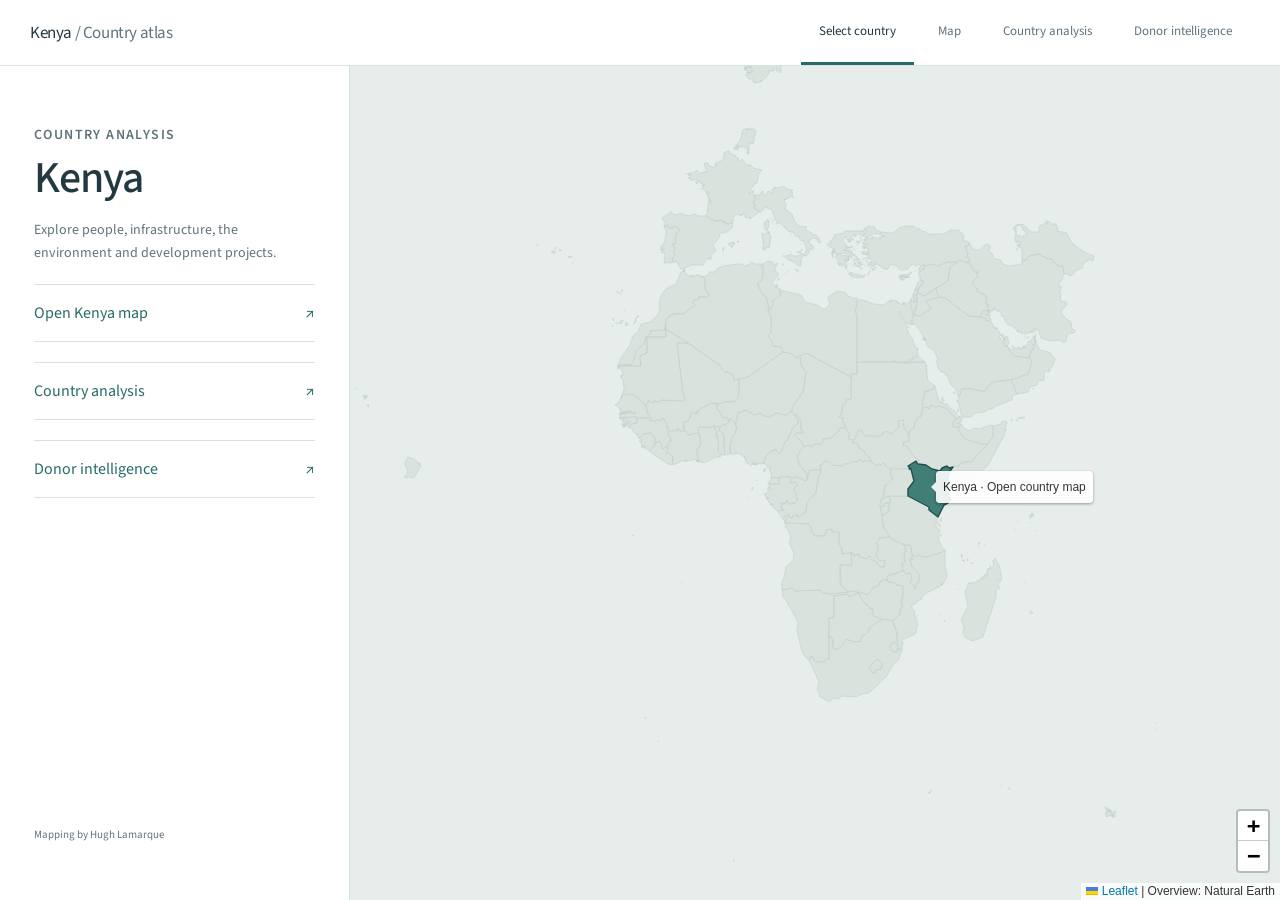
==== index.html @ f39a1b71 "Add reviewed Kenya funding evidence, partner access routes and source-quality corrections Add 61 org" ====
<!doctype html><html lang="en"><head><meta charset="utf-8"><meta name="viewport" content="width=device-width,initial-scale=1"><title>Kenya · Country and donor intelligence</title><style>@font-face{font-family:Atlas;src:url([data-uri]) format('truetype');font-display:swap}:root{--ink:#243841;--muted:#61747c;--line:#d8e1e3;--teal:#276c68;--paper:#f4f6f4;--gold:#b48948}*{box-sizing:border-box}html,body{margin:0;height:100%;font-family:Atlas,Arial,sans-serif;color:var(--ink);background:var(--paper)}button,input,select{font:inherit;color:inherit}button,a,select{touch-action:manipulation}a{color:var(--teal)}button{cursor:pointer;border:1px solid var(--line);background:white;border-radius:6px;padding:9px 13px}button:hover{border-color:var(--teal);background:#edf3f1}button:focus-visible,a:focus-visible,input:focus-visible,select:focus-visible{outline:3px solid #c39240;outline-offset:2px}button.active,button[aria-pressed=true]{color:white;background:var(--ink);border-color:var(--ink)}button:disabled{opacity:.45;cursor:default}[hidden]{display:none!important}.topnav{height:66px;background:#fff;border-bottom:1px solid var(--line);display:flex;align-items:center;justify-content:space-between;padding:0 30px;gap:25px}.brand{font-size:17px;text-decoration:none;color:var(--ink);letter-spacing:-.4px}.brand span{color:var(--muted);font-weight:400}.topnav nav{display:flex;gap:6px;height:100%;align-items:center}.topnav nav a{height:100%;display:flex;align-items:center;padding:0 18px;text-decoration:none;color:var(--muted);font-size:13px;border-bottom:3px solid transparent}.topnav nav a.active{border-color:var(--teal);color:var(--ink)}#frame{width:100%;height:calc(100dvh - 66px);border:0;display:block}.page{max-width:1500px;margin:auto;padding:34px 38px 50px}.page-head{display:flex;justify-content:space-between;align-items:end;gap:25px;margin-bottom:25px}.eyebrow{font-size:10px;letter-spacing:1.4px;text-transform:uppercase;font-weight:600;color:var(--teal);margin:0 0 7px}h1{font-size:32px;letter-spacing:-1px;line-height:1.18;font-weight:500;margin:0 0 10px}h2{font-size:20px;font-weight:500;letter-spacing:-.3px;margin:0 0 12px}h3{font-size:15px;font-weight:600;margin:0 0 8px}p{line-height:1.6}.intro{font-size:14px;color:var(--muted);max-width:740px;margin:0}.date{font-size:11px;color:var(--muted);white-space:nowrap}.home{height:calc(100dvh - 66px);display:grid;grid-template-columns:350px 1fr}.home-copy{padding:58px 34px;background:white;border-right:1px solid var(--line);display:flex;flex-direction:column}.home-copy h1{font-size:44px}.home-copy p{color:var(--muted);font-size:14px}.home-copy a.open{margin:20px 0;padding:17px 0;border-top:1px solid var(--line);border-bottom:1px solid var(--line);text-decoration:none;display:flex;justify-content:space-between}.home-copy footer{margin-top:auto;font-size:11px;color:var(--muted)}#africa{height:100%;background:#e7edeb}.kpis{display:grid;grid-template-columns:repeat(4,1fr);gap:15px;margin:20px 0}.kpi{padding:21px 22px;background:white;border:1px solid var(--line);border-radius:8px}.kpi span{display:block;color:var(--muted);font-size:11px;margin-bottom:9px}.kpi strong{font-weight:500;font-size:28px;letter-spacing:-.9px}.kpi small{display:block;margin-top:9px;font-size:10px;line-height:1.5;color:var(--muted)}.tabs{display:flex;gap:5px;border-bottom:1px solid var(--line);padding-bottom:12px;margin:24px 0 20px;overflow:auto}.tabs button{white-space:nowrap;background:transparent;border:0;font-size:12px;padding:10px 15px}.tabs button.active{background:var(--ink)}.filterbar{display:grid;grid-template-columns:2fr 1.3fr 1.3fr 1.2fr .7fr .7fr;gap:12px;background:white;border:1px solid var(--line);border-radius:8px;padding:18px}.filterbar label,.control label{font-size:10px;color:var(--muted);display:flex;flex-direction:column;gap:7px}.filterbar input,.filterbar select,.control select{width:100%;min-width:0;border:1px solid var(--line);padding:9px;border-radius:5px;background:#fff;font-size:12px}.controls{display:flex;justify-content:space-between;gap:16px;align-items:center;flex-wrap:wrap;margin:12px 0}.controls .control{display:flex;gap:12px;align-items:center}.small{font-size:11px;color:var(--muted);line-height:1.6}.scope-note{font-size:12px;line-height:1.65;color:#586e74;margin:12px 0;padding:10px 14px;background:#eaf0ee;border-left:3px solid #93aea3}.grid{display:grid;grid-template-columns:1fr 1fr;gap:20px}.card{background:white;border:1px solid var(--line);border-radius:8px;padding:25px;min-width:0}.card.wide{grid-column:1/-1}.card-header{display:flex;justify-content:space-between;gap:20px;align-items:start}.card-header .tag{font-size:10px;white-space:nowrap;background:#edf2f1;color:var(--muted);padding:5px 8px;border-radius:4px}.bar-row{display:grid;grid-template-columns:170px 1fr 82px;gap:14px;align-items:center;min-height:35px;font-size:11px}.bar-name{white-space:nowrap;overflow:hidden;text-overflow:ellipsis;background:none;border:0;text-align:left;padding:0;color:var(--ink);font-size:11px}.bar-track{height:9px;background:#f0f3f3;border-radius:2px;overflow:hidden}.bar{height:100%;background:#5e928b;border-radius:2px}.bar-value{text-align:right;font-variant-numeric:tabular-nums;font-size:11px}.foot{font-size:10px;line-height:1.65;color:var(--muted);margin:16px 0 0}.chart svg{width:100%;height:auto}.empty{padding:25px;text-align:center;font-size:13px;color:var(--muted)}.table-wrap{overflow:auto}table{width:100%;border-collapse:collapse;font-size:12px}th{text-align:left;font-size:10px;font-weight:600;color:var(--muted);padding:11px 10px;border-bottom:1px solid #b9cccd;white-space:nowrap}td{padding:12px 10px;border-bottom:1px solid #e6edeb;vertical-align:top;line-height:1.5}td.num,th.num{text-align:right;font-variant-numeric:tabular-nums;white-space:nowrap}td a{font-weight:500;text-decoration:none}.pill{display:inline-block;background:#f0f4f3;font-size:10px;padding:3px 6px;margin:2px;border-radius:4px}.dot{width:8px;height:8px;display:inline-block;border-radius:50%;margin-right:7px}.county-layout{display:grid;grid-template-columns:1fr 1fr;gap:25px}#countyMap{min-height:540px;border-radius:6px;background:#e9eeeb}.shortlist-grid{display:grid;grid-template-columns:repeat(3,1fr);gap:16px}.partner{display:flex;flex-direction:column}.partner p{font-size:12px;color:var(--muted);margin:8px 0}.partner .actions{margin-top:auto;padding-top:18px;display:flex;gap:8px}.partner button{font-size:11px}.partner .value{font-size:23px;margin:10px 0 0}.detail{position:fixed;inset:0;background:#172b3599;z-index:2000;display:flex;justify-content:flex-end}.detail-card{width:min(620px,100%);height:100dvh;overflow:auto;background:white;padding:30px;box-shadow:-12px 0 45px #0002}.detail-header{display:flex;justify-content:space-between;position:sticky;top:-30px;padding:14px 0;background:white;z-index:1}.detail-header button{font-size:20px;padding:5px 12px}.detail-card dl{display:grid;grid-template-columns:125px 1fr;font-size:12px;gap:10px;line-height:1.6}.detail-card dt{color:var(--muted)}.detail-card dd{margin:0;overflow-wrap:anywhere}.detail-card .source{display:block;overflow-wrap:anywhere;font-size:11px;margin:10px 0}.loading{padding:50px;text-align:center;color:var(--muted)}.saved-indicator{color:var(--teal)}.page-foot{margin-top:25px;color:var(--muted);font-size:10px;border-top:1px solid var(--line);padding-top:17px}.scroll-chart{max-height:540px;overflow:auto}.method li{font-size:13px;line-height:1.8;margin:8px 0}.method details{margin:18px 0}.method summary{cursor:pointer;font-weight:500}.sr-only{position:absolute;width:1px;height:1px;overflow:hidden;clip-path:inset(50%)}@media(max-width:1100px){.page{padding:26px 22px}.filterbar{grid-template-columns:repeat(3,1fr)}.shortlist-grid{grid-template-columns:repeat(2,1fr)}.bar-row{grid-template-columns:135px 1fr 80px}.home{grid-template-columns:290px 1fr}.home-copy{padding:45px 28px}}@media(max-width:720px){.topnav{height:96px;padding:12px 14px 0;display:block}.brand{font-size:16px}.topnav nav{height:54px;justify-content:space-between;gap:0}.topnav nav a{padding:0 7px;font-size:11px}#frame{height:calc(100dvh - 96px)}.home{height:calc(100dvh - 96px);grid-template-columns:1fr;grid-template-rows:auto 1fr}.home-copy{padding:22px}.home-copy h1{font-size:30px}.home-copy p{display:none}.home-copy a.open{margin:8px 0;padding:11px 0}.home-copy footer{display:none}#africa{min-height:330px}.page{padding:22px 15px}.page-head{display:block}.date{display:block;margin-top:14px}h1{font-size:27px}.intro{font-size:13px}.filterbar{grid-template-columns:repeat(2,1fr);gap:10px;padding:13px}.kpis{grid-template-columns:repeat(2,1fr);gap:9px}.kpi{padding:16px}.kpi strong{font-size:25px}.grid,.county-layout,.shortlist-grid{grid-template-columns:1fr}.card{padding:18px}.bar-row{grid-template-columns:130px 1fr 74px;gap:10px;font-size:10px}.bar-name{font-size:10px}.tabs button{font-size:11px;padding:9px 11px}.controls .control{flex-wrap:wrap}.detail-card{padding:20px}.detail-header{top:-20px}.detail-card dl{grid-template-columns:95px 1fr}#countyMap{min-height:430px}}
@media print{.topnav,.filterbar,.tabs,.controls,button{display:none!important}.page{padding:0}.card,.kpi{break-inside:avoid}.grid{display:block}.card{margin-bottom:15px}.scroll-chart{max-height:none}.detail{position:static}.detail-card{height:auto;width:100%;overflow:visible}.page-foot{display:block}}

.matrix{font-size:10px}.matrix th{white-space:normal;min-width:95px;max-width:160px}.matrix td{padding:3px}.matrix button{border:0;width:100%;min-height:42px;border-radius:4px;font-size:10px;padding:7px}.matrix button:hover{outline:2px solid #ad8a4f;outline-offset:-2px}
</style><style>/* required styles */

.leaflet-pane,
.leaflet-tile,
.leaflet-marker-icon,
.leaflet-marker-shadow,
.leaflet-tile-container,
.leaflet-pane > svg,
.leaflet-pane > canvas,
.leaflet-zoom-box,
.leaflet-image-layer,
.leaflet-layer {
	position: absolute;
	left: 0;
	top: 0;
	}
.leaflet-container {
	overflow: hidden;
	}
.leaflet-tile,
.leaflet-marker-icon,
.leaflet-marker-shadow {
	-webkit-user-select: none;
	   -moz-user-select: none;
	        user-select: none;
	  -webkit-user-drag: none;
	}
/* Prevents IE11 from highlighting tiles in blue */
.leaflet-tile::selection {
	background: transparent;
}
/* Safari renders non-retina tile on retina better with this, but Chrome is worse */
.leaflet-safari .leaflet-tile {
	image-rendering: -webkit-optimize-contrast;
	}
/* hack that prevents hw layers "stretching" when loading new tiles */
.leaflet-safari .leaflet-tile-container {
	width: 1600px;
	height: 1600px;
	-webkit-transform-origin: 0 0;
	}
.leaflet-marker-icon,
.leaflet-marker-shadow {
	display: block;
	}
/* .leaflet-container svg: reset svg max-width decleration shipped in Joomla! (joomla.org) 3.x */
/* .leaflet-container img: map is broken in FF if you have max-width: 100% on tiles */
.leaflet-container .leaflet-overlay-pane svg {
	max-width: none !important;
	max-height: none !important;
	}
.leaflet-container .leaflet-marker-pane img,
.leaflet-container .leaflet-shadow-pane img,
.leaflet-container .leaflet-tile-pane img,
.leaflet-container img.leaflet-image-layer,
.leaflet-container .leaflet-tile {
	max-width: none !important;
	max-height: none !important;
	width: auto;
	padding: 0;
	}

.leaflet-container img.leaflet-tile {
	/* See: https://bugs.chromium.org/p/chromium/issues/detail?id=600120 */
	mix-blend-mode: plus-lighter;
}

.leaflet-container.leaflet-touch-zoom {
	-ms-touch-action: pan-x pan-y;
	touch-action: pan-x pan-y;
	}
.leaflet-container.leaflet-touch-drag {
	-ms-touch-action: pinch-zoom;
	/* Fallback for FF which doesn't support pinch-zoom */
	touch-action: none;
	touch-action: pinch-zoom;
}
.leaflet-container.leaflet-touch-drag.leaflet-touch-zoom {
	-ms-touch-action: none;
	touch-action: none;
}
.leaflet-container {
	-webkit-tap-highlight-color: transparent;
}
.leaflet-container a {
	-webkit-tap-highlight-color: rgba(51, 181, 229, 0.4);
}
.leaflet-tile {
	filter: inherit;
	visibility: hidden;
	}
.leaflet-tile-loaded {
	visibility: inherit;
	}
.leaflet-zoom-box {
	width: 0;
	height: 0;
	-moz-box-sizing: border-box;
	     box-sizing: border-box;
	z-index: 800;
	}
/* workaround for https://bugzilla.mozilla.org/show_bug.cgi?id=888319 */
.leaflet-overlay-pane svg {
	-moz-user-select: none;
	}

.leaflet-pane         { z-index: 400; }

.leaflet-tile-pane    { z-index: 200; }
.leaflet-overlay-pane { z-index: 400; }
.leaflet-shadow-pane  { z-index: 500; }
.leaflet-marker-pane  { z-index: 600; }
.leaflet-tooltip-pane   { z-index: 650; }
.leaflet-popup-pane   { z-index: 700; }

.leaflet-map-pane canvas { z-index: 100; }
.leaflet-map-pane svg    { z-index: 200; }

.leaflet-vml-shape {
	width: 1px;
	height: 1px;
	}
.lvml {
	behavior: url(#default#VML);
	display: inline-block;
	position: absolute;
	}


/* control positioning */

.leaflet-control {
	position: relative;
	z-index: 800;
	pointer-events: visiblePainted; /* IE 9-10 doesn't have auto */
	pointer-events: auto;
	}
.leaflet-top,
.leaflet-bottom {
	position: absolute;
	z-index: 1000;
	pointer-events: none;
	}
.leaflet-top {
	top: 0;
	}
.leaflet-right {
	right: 0;
	}
.leaflet-bottom {
	bottom: 0;
	}
.leaflet-left {
	left: 0;
	}
.leaflet-control {
	float: left;
	clear: both;
	}
.leaflet-right .leaflet-control {
	float: right;
	}
.leaflet-top .leaflet-control {
	margin-top: 10px;
	}
.leaflet-bottom .leaflet-control {
	margin-bottom: 10px;
	}
.leaflet-left .leaflet-control {
	margin-left: 10px;
	}
.leaflet-right .leaflet-control {
	margin-right: 10px;
	}


/* zoom and fade animations */

.leaflet-fade-anim .leaflet-popup {
	opacity: 0;
	-webkit-transition: opacity 0.2s linear;
	   -moz-transition: opacity 0.2s linear;
	        transition: opacity 0.2s linear;
	}
.leaflet-fade-anim .leaflet-map-pane .leaflet-popup {
	opacity: 1;
	}
.leaflet-zoom-animated {
	-webkit-transform-origin: 0 0;
	    -ms-transform-origin: 0 0;
	        transform-origin: 0 0;
	}
svg.leaflet-zoom-animated {
	will-change: transform;
}

.leaflet-zoom-anim .leaflet-zoom-animated {
	-webkit-transition: -webkit-transform 0.25s cubic-bezier(0,0,0.25,1);
	   -moz-transition:    -moz-transform 0.25s cubic-bezier(0,0,0.25,1);
	        transition:         transform 0.25s cubic-bezier(0,0,0.25,1);
	}
.leaflet-zoom-anim .leaflet-tile,
.leaflet-pan-anim .leaflet-tile {
	-webkit-transition: none;
	   -moz-transition: none;
	        transition: none;
	}

.leaflet-zoom-anim .leaflet-zoom-hide {
	visibility: hidden;
	}


/* cursors */

.leaflet-interactive {
	cursor: pointer;
	}
.leaflet-grab {
	cursor: -webkit-grab;
	cursor:    -moz-grab;
	cursor:         grab;
	}
.leaflet-crosshair,
.leaflet-crosshair .leaflet-interactive {
	cursor: crosshair;
	}
.leaflet-popup-pane,
.leaflet-control {
	cursor: auto;
	}
.leaflet-dragging .leaflet-grab,
.leaflet-dragging .leaflet-grab .leaflet-interactive,
.leaflet-dragging .leaflet-marker-draggable {
	cursor: move;
	cursor: -webkit-grabbing;
	cursor:    -moz-grabbing;
	cursor:         grabbing;
	}

/* marker & overlays interactivity */
.leaflet-marker-icon,
.leaflet-marker-shadow,
.leaflet-image-layer,
.leaflet-pane > svg path,
.leaflet-tile-container {
	pointer-events: none;
	}

.leaflet-marker-icon.leaflet-interactive,
.leaflet-image-layer.leaflet-interactive,
.leaflet-pane > svg path.leaflet-interactive,
svg.leaflet-image-layer.leaflet-interactive path {
	pointer-events: visiblePainted; /* IE 9-10 doesn't have auto */
	pointer-events: auto;
	}

/* visual tweaks */

.leaflet-container {
	background: #ddd;
	outline-offset: 1px;
	}
.leaflet-container a {
	color: #0078A8;
	}
.leaflet-zoom-box {
	border: 2px dotted #38f;
	background: rgba(255,255,255,0.5);
	}


/* general typography */
.leaflet-container {
	font-family: "Helvetica Neue", Arial, Helvetica, sans-serif;
	font-size: 12px;
	font-size: 0.75rem;
	line-height: 1.5;
	}


/* general toolbar styles */

.leaflet-bar {
	box-shadow: 0 1px 5px rgba(0,0,0,0.65);
	border-radius: 4px;
	}
.leaflet-bar a {
	background-color: #fff;
	border-bottom: 1px solid #ccc;
	width: 26px;
	height: 26px;
	line-height: 26px;
	display: block;
	text-align: center;
	text-decoration: none;
	color: black;
	}
.leaflet-bar a,
.leaflet-control-layers-toggle {
	background-position: 50% 50%;
	background-repeat: no-repeat;
	display: block;
	}
.leaflet-bar a:hover,
.leaflet-bar a:focus {
	background-color: #f4f4f4;
	}
.leaflet-bar a:first-child {
	border-top-left-radius: 4px;
	border-top-right-radius: 4px;
	}
.leaflet-bar a:last-child {
	border-bottom-left-radius: 4px;
	border-bottom-right-radius: 4px;
	border-bottom: none;
	}
.leaflet-bar a.leaflet-disabled {
	cursor: default;
	background-color: #f4f4f4;
	color: #bbb;
	}

.leaflet-touch .leaflet-bar a {
	width: 30px;
	height: 30px;
	line-height: 30px;
	}
.leaflet-touch .leaflet-bar a:first-child {
	border-top-left-radius: 2px;
	border-top-right-radius: 2px;
	}
.leaflet-touch .leaflet-bar a:last-child {
	border-bottom-left-radius: 2px;
	border-bottom-right-radius: 2px;
	}

/* zoom control */

.leaflet-control-zoom-in,
.leaflet-control-zoom-out {
	font: bold 18px 'Lucida Console', Monaco, monospace;
	text-indent: 1px;
	}

.leaflet-touch .leaflet-control-zoom-in, .leaflet-touch .leaflet-control-zoom-out  {
	font-size: 22px;
	}


/* layers control */

.leaflet-control-layers {
	box-shadow: 0 1px 5px rgba(0,0,0,0.4);
	background: #fff;
	border-radius: 5px;
	}
.leaflet-control-layers-toggle {
	background-image: url([data-uri]);
	width: 36px;
	height: 36px;
	}
.leaflet-retina .leaflet-control-layers-toggle {
	background-image: url([data-uri]);
	background-size: 26px 26px;
	}
.leaflet-touch .leaflet-control-layers-toggle {
	width: 44px;
	height: 44px;
	}
.leaflet-control-layers .leaflet-control-layers-list,
.leaflet-control-layers-expanded .leaflet-control-layers-toggle {
	display: none;
	}
.leaflet-control-layers-expanded .leaflet-control-layers-list {
	display: block;
	position: relative;
	}
.leaflet-control-layers-expanded {
	padding: 6px 10px 6px 6px;
	color: #333;
	background: #fff;
	}
.leaflet-control-layers-scrollbar {
	overflow-y: scroll;
	overflow-x: hidden;
	padding-right: 5px;
	}
.leaflet-control-layers-selector {
	margin-top: 2px;
	position: relative;
	top: 1px;
	}
.leaflet-control-layers label {
	display: block;
	font-size: 13px;
	font-size: 1.08333em;
	}
.leaflet-control-layers-separator {
	height: 0;
	border-top: 1px solid #ddd;
	margin: 5px -10px 5px -6px;
	}

/* Default icon URLs */
.leaflet-default-icon-path { /* used only in path-guessing heuristic, see L.Icon.Default */
	background-image: url([data-uri]);
	}


/* attribution and scale controls */

.leaflet-container .leaflet-control-attribution {
	background: #fff;
	background: rgba(255, 255, 255, 0.8);
	margin: 0;
	}
.leaflet-control-attribution,
.leaflet-control-scale-line {
	padding: 0 5px;
	color: #333;
	line-height: 1.4;
	}
.leaflet-control-attribution a {
	text-decoration: none;
	}
.leaflet-control-attribution a:hover,
.leaflet-control-attribution a:focus {
	text-decoration: underline;
	}
.leaflet-attribution-flag {
	display: inline !important;
	vertical-align: baseline !important;
	width: 1em;
	height: 0.6669em;
	}
.leaflet-left .leaflet-control-scale {
	margin-left: 5px;
	}
.leaflet-bottom .leaflet-control-scale {
	margin-bottom: 5px;
	}
.leaflet-control-scale-line {
	border: 2px solid #777;
	border-top: none;
	line-height: 1.1;
	padding: 2px 5px 1px;
	white-space: nowrap;
	-moz-box-sizing: border-box;
	     box-sizing: border-box;
	background: rgba(255, 255, 255, 0.8);
	text-shadow: 1px 1px #fff;
	}
.leaflet-control-scale-line:not(:first-child) {
	border-top: 2px solid #777;
	border-bottom: none;
	margin-top: -2px;
	}
.leaflet-control-scale-line:not(:first-child):not(:last-child) {
	border-bottom: 2px solid #777;
	}

.leaflet-touch .leaflet-control-attribution,
.leaflet-touch .leaflet-control-layers,
.leaflet-touch .leaflet-bar {
	box-shadow: none;
	}
.leaflet-touch .leaflet-control-layers,
.leaflet-touch .leaflet-bar {
	border: 2px solid rgba(0,0,0,0.2);
	background-clip: padding-box;
	}


/* popup */

.leaflet-popup {
	position: absolute;
	text-align: center;
	margin-bottom: 20px;
	}
.leaflet-popup-content-wrapper {
	padding: 1px;
	text-align: left;
	border-radius: 12px;
	}
.leaflet-popup-content {
	margin: 13px 24px 13px 20px;
	line-height: 1.3;
	font-size: 13px;
	font-size: 1.08333em;
	min-height: 1px;
	}
.leaflet-popup-content p {
	margin: 17px 0;
	margin: 1.3em 0;
	}
.leaflet-popup-tip-container {
	width: 40px;
	height: 20px;
	position: absolute;
	left: 50%;
	margin-top: -1px;
	margin-left: -20px;
	overflow: hidden;
	pointer-events: none;
	}
.leaflet-popup-tip {
	width: 17px;
	height: 17px;
	padding: 1px;

	margin: -10px auto 0;
	pointer-events: auto;

	-webkit-transform: rotate(45deg);
	   -moz-transform: rotate(45deg);
	    -ms-transform: rotate(45deg);
	        transform: rotate(45deg);
	}
.leaflet-popup-content-wrapper,
.leaflet-popup-tip {
	background: white;
	color: #333;
	box-shadow: 0 3px 14px rgba(0,0,0,0.4);
	}
.leaflet-container a.leaflet-popup-close-button {
	position: absolute;
	top: 0;
	right: 0;
	border: none;
	text-align: center;
	width: 24px;
	height: 24px;
	font: 16px/24px Tahoma, Verdana, sans-serif;
	color: #757575;
	text-decoration: none;
	background: transparent;
	}
.leaflet-container a.leaflet-popup-close-button:hover,
.leaflet-container a.leaflet-popup-close-button:focus {
	color: #585858;
	}
.leaflet-popup-scrolled {
	overflow: auto;
	}

.leaflet-oldie .leaflet-popup-content-wrapper {
	-ms-zoom: 1;
	}
.leaflet-oldie .leaflet-popup-tip {
	width: 24px;
	margin: 0 auto;

	-ms-filter: "progid:DXImageTransform.Microsoft.Matrix(M11=0.70710678, M12=0.70710678, M21=-0.70710678, M22=0.70710678)";
	filter: progid:DXImageTransform.Microsoft.Matrix(M11=0.70710678, M12=0.70710678, M21=-0.70710678, M22=0.70710678);
	}

.leaflet-oldie .leaflet-control-zoom,
.leaflet-oldie .leaflet-control-layers,
.leaflet-oldie .leaflet-popup-content-wrapper,
.leaflet-oldie .leaflet-popup-tip {
	border: 1px solid #999;
	}


/* div icon */

.leaflet-div-icon {
	background: #fff;
	border: 1px solid #666;
	}


/* Tooltip */
/* Base styles for the element that has a tooltip */
.leaflet-tooltip {
	position: absolute;
	padding: 6px;
	background-color: #fff;
	border: 1px solid #fff;
	border-radius: 3px;
	color: #222;
	white-space: nowrap;
	-webkit-user-select: none;
	-moz-user-select: none;
	-ms-user-select: none;
	user-select: none;
	pointer-events: none;
	box-shadow: 0 1px 3px rgba(0,0,0,0.4);
	}
.leaflet-tooltip.leaflet-interactive {
	cursor: pointer;
	pointer-events: auto;
	}
.leaflet-tooltip-top:before,
.leaflet-tooltip-bottom:before,
.leaflet-tooltip-left:before,
.leaflet-tooltip-right:before {
	position: absolute;
	pointer-events: none;
	border: 6px solid transparent;
	background: transparent;
	content: "";
	}

/* Directions */

.leaflet-tooltip-bottom {
	margin-top: 6px;
}
.leaflet-tooltip-top {
	margin-top: -6px;
}
.leaflet-tooltip-bottom:before,
.leaflet-tooltip-top:before {
	left: 50%;
	margin-left: -6px;
	}
.leaflet-tooltip-top:before {
	bottom: 0;
	margin-bottom: -12px;
	border-top-color: #fff;
	}
.leaflet-tooltip-bottom:before {
	top: 0;
	margin-top: -12px;
	margin-left: -6px;
	border-bottom-color: #fff;
	}
.leaflet-tooltip-left {
	margin-left: -6px;
}
.leaflet-tooltip-right {
	margin-left: 6px;
}
.leaflet-tooltip-left:before,
.leaflet-tooltip-right:before {
	top: 50%;
	margin-top: -6px;
	}
.leaflet-tooltip-left:before {
	right: 0;
	margin-right: -12px;
	border-left-color: #fff;
	}
.leaflet-tooltip-right:before {
	left: 0;
	margin-left: -12px;
	border-right-color: #fff;
	}

/* Printing */

@media print {
	/* Prevent printers from removing background-images of controls. */
	.leaflet-control {
		-webkit-print-color-adjust: exact;
		print-color-adjust: exact;
		}
	}
</style></head><body><header class="topnav"><a class="brand" href="#home">Kenya <span>/ Country atlas</span></a><nav aria-label="Main navigation"><a href="#home" data-route="home">Select country</a><a href="#map=kenya" data-route="map=kenya">Map</a><a href="#analysis" data-route="analysis">Country analysis</a><a href="#donors" data-route="donors">Donor intelligence</a></nav></header><section id="home" class="home"><div class="home-copy"><div><p class="eyebrow">Country analysis</p><h1>Kenya</h1><p>Explore people, infrastructure, the environment and development projects.</p><a class="open" href="#map=kenya"><span>Open Kenya map</span><span>↗</span></a><a class="open" href="#analysis"><span>Country analysis</span><span>↗</span></a><a class="open" href="#donors"><span>Donor intelligence</span><span>↗</span></a></div><footer>Mapping by Hugh Lamarque</footer></div><div id="africa" role="img" aria-label="Map of Africa. Select the highlighted Kenya boundary to open the country map."></div></section><div id="opening" class="loading" role="status" hidden>Opening section…</div><iframe id="frame" title="Kenya analysis" hidden></iframe><div id="error" class="loading" hidden></div><script>/* @preserve
 * Leaflet 1.9.4, a JS library for interactive maps. https://leafletjs.com
 * (c) 2010-2023 Vladimir Agafonkin, (c) 2010-2011 CloudMade
 */
!function(t,e){"object"==typeof exports&&"undefined"!=typeof module?e(exports):"function"==typeof define&&define.amd?define(["exports"],e):e((t="undefined"!=typeof globalThis?globalThis:t||self).leaflet={})}(this,function(t){"use strict";function l(t){for(var e,i,n=1,o=arguments.length;n<o;n++)for(e in i=arguments[n])t[e]=i[e];return t}var R=Object.create||function(t){return N.prototype=t,new N};function N(){}function a(t,e){var i,n=Array.prototype.slice;return t.bind?t.bind.apply(t,n.call(arguments,1)):(i=n.call(arguments,2),function(){return t.apply(e,i.length?i.concat(n.call(arguments)):arguments)})}var D=0;function h(t){return"_leaflet_id"in t||(t._leaflet_id=++D),t._leaflet_id}function j(t,e,i){var n,o,s=function(){n=!1,o&&(r.apply(i,o),o=!1)},r=function(){n?o=arguments:(t.apply(i,arguments),setTimeout(s,e),n=!0)};return r}function H(t,e,i){var n=e[1],e=e[0],o=n-e;return t===n&&i?t:((t-e)%o+o)%o+e}function u(){return!1}function i(t,e){return!1===e?t:(e=Math.pow(10,void 0===e?6:e),Math.round(t*e)/e)}function W(t){return t.trim?t.trim():t.replace(/^\s+|\s+$/g,"")}function F(t){return W(t).split(/\s+/)}function c(t,e){for(var i in Object.prototype.hasOwnProperty.call(t,"options")||(t.options=t.options?R(t.options):{}),e)t.options[i]=e[i];return t.options}function U(t,e,i){var n,o=[];for(n in t)o.push(encodeURIComponent(i?n.toUpperCase():n)+"="+encodeURIComponent(t[n]));return(e&&-1!==e.indexOf("?")?"&":"?")+o.join("&")}var V=/\{ *([\w_ -]+) *\}/g;function q(t,i){return t.replace(V,function(t,e){e=i[e];if(void 0===e)throw new Error("No value provided for variable "+t);return e="function"==typeof e?e(i):e})}var d=Array.isArray||function(t){return"[object Array]"===Object.prototype.toString.call(t)};function G(t,e){for(var i=0;i<t.length;i++)if(t[i]===e)return i;return-1}var K="[data-uri]";function Y(t){return window["webkit"+t]||window["moz"+t]||window["ms"+t]}var X=0;function J(t){var e=+new Date,i=Math.max(0,16-(e-X));return X=e+i,window.setTimeout(t,i)}var $=window.requestAnimationFrame||Y("RequestAnimationFrame")||J,Q=window.cancelAnimationFrame||Y("CancelAnimationFrame")||Y("CancelRequestAnimationFrame")||function(t){window.clearTimeout(t)};function x(t,e,i){if(!i||$!==J)return $.call(window,a(t,e));t.call(e)}function r(t){t&&Q.call(window,t)}var tt={__proto__:null,extend:l,create:R,bind:a,get lastId(){return D},stamp:h,throttle:j,wrapNum:H,falseFn:u,formatNum:i,trim:W,splitWords:F,setOptions:c,getParamString:U,template:q,isArray:d,indexOf:G,emptyImageUrl:K,requestFn:$,cancelFn:Q,requestAnimFrame:x,cancelAnimFrame:r};function et(){}et.extend=function(t){function e(){c(this),this.initialize&&this.initialize.apply(this,arguments),this.callInitHooks()}var i,n=e.__super__=this.prototype,o=R(n);for(i in(o.constructor=e).prototype=o,this)Object.prototype.hasOwnProperty.call(this,i)&&"prototype"!==i&&"__super__"!==i&&(e[i]=this[i]);if(t.statics&&l(e,t.statics),t.includes){var s=t.includes;if("undefined"!=typeof L&&L&&L.Mixin){s=d(s)?s:[s];for(var r=0;r<s.length;r++)s[r]===L.Mixin.Events&&console.warn("Deprecated include of L.Mixin.Events: this property will be removed in future releases, please inherit from L.Evented instead.",(new Error).stack)}l.apply(null,[o].concat(t.includes))}return l(o,t),delete o.statics,delete o.includes,o.options&&(o.options=n.options?R(n.options):{},l(o.options,t.options)),o._initHooks=[],o.callInitHooks=function(){if(!this._initHooksCalled){n.callInitHooks&&n.callInitHooks.call(this),this._initHooksCalled=!0;for(var t=0,e=o._initHooks.length;t<e;t++)o._initHooks[t].call(this)}},e},et.include=function(t){var e=this.prototype.options;return l(this.prototype,t),t.options&&(this.prototype.options=e,this.mergeOptions(t.options)),this},et.mergeOptions=function(t){return l(this.prototype.options,t),this},et.addInitHook=function(t){var e=Array.prototype.slice.call(arguments,1),i="function"==typeof t?t:function(){this[t].apply(this,e)};return this.prototype._initHooks=this.prototype._initHooks||[],this.prototype._initHooks.push(i),this};var e={on:function(t,e,i){if("object"==typeof t)for(var n in t)this._on(n,t[n],e);else for(var o=0,s=(t=F(t)).length;o<s;o++)this._on(t[o],e,i);return this},off:function(t,e,i){if(arguments.length)if("object"==typeof t)for(var n in t)this._off(n,t[n],e);else{t=F(t);for(var o=1===arguments.length,s=0,r=t.length;s<r;s++)o?this._off(t[s]):this._off(t[s],e,i)}else delete this._events;return this},_on:function(t,e,i,n){"function"!=typeof e?console.warn("wrong listener type: "+typeof e):!1===this._listens(t,e,i)&&(e={fn:e,ctx:i=i===this?void 0:i},n&&(e.once=!0),this._events=this._events||{},this._events[t]=this._events[t]||[],this._events[t].push(e))},_off:function(t,e,i){var n,o,s;if(this._events&&(n=this._events[t]))if(1===arguments.length){if(this._firingCount)for(o=0,s=n.length;o<s;o++)n[o].fn=u;delete this._events[t]}else"function"!=typeof e?console.warn("wrong listener type: "+typeof e):!1!==(e=this._listens(t,e,i))&&(i=n[e],this._firingCount&&(i.fn=u,this._events[t]=n=n.slice()),n.splice(e,1))},fire:function(t,e,i){if(this.listens(t,i)){var n=l({},e,{type:t,target:this,sourceTarget:e&&e.sourceTarget||this});if(this._events){var o=this._events[t];if(o){this._firingCount=this._firingCount+1||1;for(var s=0,r=o.length;s<r;s++){var a=o[s],h=a.fn;a.once&&this.off(t,h,a.ctx),h.call(a.ctx||this,n)}this._firingCount--}}i&&this._propagateEvent(n)}return this},listens:function(t,e,i,n){"string"!=typeof t&&console.warn('"string" type argument expected');var o=e,s=("function"!=typeof e&&(n=!!e,i=o=void 0),this._events&&this._events[t]);if(s&&s.length&&!1!==this._listens(t,o,i))return!0;if(n)for(var r in this._eventParents)if(this._eventParents[r].listens(t,e,i,n))return!0;return!1},_listens:function(t,e,i){if(this._events){var n=this._events[t]||[];if(!e)return!!n.length;i===this&&(i=void 0);for(var o=0,s=n.length;o<s;o++)if(n[o].fn===e&&n[o].ctx===i)return o}return!1},once:function(t,e,i){if("object"==typeof t)for(var n in t)this._on(n,t[n],e,!0);else for(var o=0,s=(t=F(t)).length;o<s;o++)this._on(t[o],e,i,!0);return this},addEventParent:function(t){return this._eventParents=this._eventParents||{},this._eventParents[h(t)]=t,this},removeEventParent:function(t){return this._eventParents&&delete this._eventParents[h(t)],this},_propagateEvent:function(t){for(var e in this._eventParents)this._eventParents[e].fire(t.type,l({layer:t.target,propagatedFrom:t.target},t),!0)}},it=(e.addEventListener=e.on,e.removeEventListener=e.clearAllEventListeners=e.off,e.addOneTimeEventListener=e.once,e.fireEvent=e.fire,e.hasEventListeners=e.listens,et.extend(e));function p(t,e,i){this.x=i?Math.round(t):t,this.y=i?Math.round(e):e}var nt=Math.trunc||function(t){return 0<t?Math.floor(t):Math.ceil(t)};function m(t,e,i){return t instanceof p?t:d(t)?new p(t[0],t[1]):null==t?t:"object"==typeof t&&"x"in t&&"y"in t?new p(t.x,t.y):new p(t,e,i)}function f(t,e){if(t)for(var i=e?[t,e]:t,n=0,o=i.length;n<o;n++)this.extend(i[n])}function _(t,e){return!t||t instanceof f?t:new f(t,e)}function s(t,e){if(t)for(var i=e?[t,e]:t,n=0,o=i.length;n<o;n++)this.extend(i[n])}function g(t,e){return t instanceof s?t:new s(t,e)}function v(t,e,i){if(isNaN(t)||isNaN(e))throw new Error("Invalid LatLng object: ("+t+", "+e+")");this.lat=+t,this.lng=+e,void 0!==i&&(this.alt=+i)}function w(t,e,i){return t instanceof v?t:d(t)&&"object"!=typeof t[0]?3===t.length?new v(t[0],t[1],t[2]):2===t.length?new v(t[0],t[1]):null:null==t?t:"object"==typeof t&&"lat"in t?new v(t.lat,"lng"in t?t.lng:t.lon,t.alt):void 0===e?null:new v(t,e,i)}p.prototype={clone:function(){return new p(this.x,this.y)},add:function(t){return this.clone()._add(m(t))},_add:function(t){return this.x+=t.x,this.y+=t.y,this},subtract:function(t){return this.clone()._subtract(m(t))},_subtract:function(t){return this.x-=t.x,this.y-=t.y,this},divideBy:function(t){return this.clone()._divideBy(t)},_divideBy:function(t){return this.x/=t,this.y/=t,this},multiplyBy:function(t){return this.clone()._multiplyBy(t)},_multiplyBy:function(t){return this.x*=t,this.y*=t,this},scaleBy:function(t){return new p(this.x*t.x,this.y*t.y)},unscaleBy:function(t){return new p(this.x/t.x,this.y/t.y)},round:function(){return this.clone()._round()},_round:function(){return this.x=Math.round(this.x),this.y=Math.round(this.y),this},floor:function(){return this.clone()._floor()},_floor:function(){return this.x=Math.floor(this.x),this.y=Math.floor(this.y),this},ceil:function(){return this.clone()._ceil()},_ceil:function(){return this.x=Math.ceil(this.x),this.y=Math.ceil(this.y),this},trunc:function(){return this.clone()._trunc()},_trunc:function(){return this.x=nt(this.x),this.y=nt(this.y),this},distanceTo:function(t){var e=(t=m(t)).x-this.x,t=t.y-this.y;return Math.sqrt(e*e+t*t)},equals:function(t){return(t=m(t)).x===this.x&&t.y===this.y},contains:function(t){return t=m(t),Math.abs(t.x)<=Math.abs(this.x)&&Math.abs(t.y)<=Math.abs(this.y)},toString:function(){return"Point("+i(this.x)+", "+i(this.y)+")"}},f.prototype={extend:function(t){var e,i;if(t){if(t instanceof p||"number"==typeof t[0]||"x"in t)e=i=m(t);else if(e=(t=_(t)).min,i=t.max,!e||!i)return this;this.min||this.max?(this.min.x=Math.min(e.x,this.min.x),this.max.x=Math.max(i.x,this.max.x),this.min.y=Math.min(e.y,this.min.y),this.max.y=Math.max(i.y,this.max.y)):(this.min=e.clone(),this.max=i.clone())}return this},getCenter:function(t){return m((this.min.x+this.max.x)/2,(this.min.y+this.max.y)/2,t)},getBottomLeft:function(){return m(this.min.x,this.max.y)},getTopRight:function(){return m(this.max.x,this.min.y)},getTopLeft:function(){return this.min},getBottomRight:function(){return this.max},getSize:function(){return this.max.subtract(this.min)},contains:function(t){var e,i;return(t=("number"==typeof t[0]||t instanceof p?m:_)(t))instanceof f?(e=t.min,i=t.max):e=i=t,e.x>=this.min.x&&i.x<=this.max.x&&e.y>=this.min.y&&i.y<=this.max.y},intersects:function(t){t=_(t);var e=this.min,i=this.max,n=t.min,t=t.max,o=t.x>=e.x&&n.x<=i.x,t=t.y>=e.y&&n.y<=i.y;return o&&t},overlaps:function(t){t=_(t);var e=this.min,i=this.max,n=t.min,t=t.max,o=t.x>e.x&&n.x<i.x,t=t.y>e.y&&n.y<i.y;return o&&t},isValid:function(){return!(!this.min||!this.max)},pad:function(t){var e=this.min,i=this.max,n=Math.abs(e.x-i.x)*t,t=Math.abs(e.y-i.y)*t;return _(m(e.x-n,e.y-t),m(i.x+n,i.y+t))},equals:function(t){return!!t&&(t=_(t),this.min.equals(t.getTopLeft())&&this.max.equals(t.getBottomRight()))}},s.prototype={extend:function(t){var e,i,n=this._southWest,o=this._northEast;if(t instanceof v)i=e=t;else{if(!(t instanceof s))return t?this.extend(w(t)||g(t)):this;if(e=t._southWest,i=t._northEast,!e||!i)return this}return n||o?(n.lat=Math.min(e.lat,n.lat),n.lng=Math.min(e.lng,n.lng),o.lat=Math.max(i.lat,o.lat),o.lng=Math.max(i.lng,o.lng)):(this._southWest=new v(e.lat,e.lng),this._northEast=new v(i.lat,i.lng)),this},pad:function(t){var e=this._southWest,i=this._northEast,n=Math.abs(e.lat-i.lat)*t,t=Math.abs(e.lng-i.lng)*t;return new s(new v(e.lat-n,e.lng-t),new v(i.lat+n,i.lng+t))},getCenter:function(){return new v((this._southWest.lat+this._northEast.lat)/2,(this._southWest.lng+this._northEast.lng)/2)},getSouthWest:function(){return this._southWest},getNorthEast:function(){return this._northEast},getNorthWest:function(){return new v(this.getNorth(),this.getWest())},getSouthEast:function(){return new v(this.getSouth(),this.getEast())},getWest:function(){return this._southWest.lng},getSouth:function(){return this._southWest.lat},getEast:function(){return this._northEast.lng},getNorth:function(){return this._northEast.lat},contains:function(t){t=("number"==typeof t[0]||t instanceof v||"lat"in t?w:g)(t);var e,i,n=this._southWest,o=this._northEast;return t instanceof s?(e=t.getSouthWest(),i=t.getNorthEast()):e=i=t,e.lat>=n.lat&&i.lat<=o.lat&&e.lng>=n.lng&&i.lng<=o.lng},intersects:function(t){t=g(t);var e=this._southWest,i=this._northEast,n=t.getSouthWest(),t=t.getNorthEast(),o=t.lat>=e.lat&&n.lat<=i.lat,t=t.lng>=e.lng&&n.lng<=i.lng;return o&&t},overlaps:function(t){t=g(t);var e=this._southWest,i=this._northEast,n=t.getSouthWest(),t=t.getNorthEast(),o=t.lat>e.lat&&n.lat<i.lat,t=t.lng>e.lng&&n.lng<i.lng;return o&&t},toBBoxString:function(){return[this.getWest(),this.getSouth(),this.getEast(),this.getNorth()].join(",")},equals:function(t,e){return!!t&&(t=g(t),this._southWest.equals(t.getSouthWest(),e)&&this._northEast.equals(t.getNorthEast(),e))},isValid:function(){return!(!this._southWest||!this._northEast)}};var ot={latLngToPoint:function(t,e){t=this.projection.project(t),e=this.scale(e);return this.transformation._transform(t,e)},pointToLatLng:function(t,e){e=this.scale(e),t=this.transformation.untransform(t,e);return this.projection.unproject(t)},project:function(t){return this.projection.project(t)},unproject:function(t){return this.projection.unproject(t)},scale:function(t){return 256*Math.pow(2,t)},zoom:function(t){return Math.log(t/256)/Math.LN2},getProjectedBounds:function(t){var e;return this.infinite?null:(e=this.projection.bounds,t=this.scale(t),new f(this.transformation.transform(e.min,t),this.transformation.transform(e.max,t)))},infinite:!(v.prototype={equals:function(t,e){return!!t&&(t=w(t),Math.max(Math.abs(this.lat-t.lat),Math.abs(this.lng-t.lng))<=(void 0===e?1e-9:e))},toString:function(t){return"LatLng("+i(this.lat,t)+", "+i(this.lng,t)+")"},distanceTo:function(t){return st.distance(this,w(t))},wrap:function(){return st.wrapLatLng(this)},toBounds:function(t){var t=180*t/40075017,e=t/Math.cos(Math.PI/180*this.lat);return g([this.lat-t,this.lng-e],[this.lat+t,this.lng+e])},clone:function(){return new v(this.lat,this.lng,this.alt)}}),wrapLatLng:function(t){var e=this.wrapLng?H(t.lng,this.wrapLng,!0):t.lng;return new v(this.wrapLat?H(t.lat,this.wrapLat,!0):t.lat,e,t.alt)},wrapLatLngBounds:function(t){var e=t.getCenter(),i=this.wrapLatLng(e),n=e.lat-i.lat,e=e.lng-i.lng;return 0==n&&0==e?t:(i=t.getSouthWest(),t=t.getNorthEast(),new s(new v(i.lat-n,i.lng-e),new v(t.lat-n,t.lng-e)))}},st=l({},ot,{wrapLng:[-180,180],R:6371e3,distance:function(t,e){var i=Math.PI/180,n=t.lat*i,o=e.lat*i,s=Math.sin((e.lat-t.lat)*i/2),e=Math.sin((e.lng-t.lng)*i/2),t=s*s+Math.cos(n)*Math.cos(o)*e*e,i=2*Math.atan2(Math.sqrt(t),Math.sqrt(1-t));return this.R*i}}),rt=6378137,rt={R:rt,MAX_LATITUDE:85.0511287798,project:function(t){var e=Math.PI/180,i=this.MAX_LATITUDE,i=Math.max(Math.min(i,t.lat),-i),i=Math.sin(i*e);return new p(this.R*t.lng*e,this.R*Math.log((1+i)/(1-i))/2)},unproject:function(t){var e=180/Math.PI;return new v((2*Math.atan(Math.exp(t.y/this.R))-Math.PI/2)*e,t.x*e/this.R)},bounds:new f([-(rt=rt*Math.PI),-rt],[rt,rt])};function at(t,e,i,n){d(t)?(this._a=t[0],this._b=t[1],this._c=t[2],this._d=t[3]):(this._a=t,this._b=e,this._c=i,this._d=n)}function ht(t,e,i,n){return new at(t,e,i,n)}at.prototype={transform:function(t,e){return this._transform(t.clone(),e)},_transform:function(t,e){return t.x=(e=e||1)*(this._a*t.x+this._b),t.y=e*(this._c*t.y+this._d),t},untransform:function(t,e){return new p((t.x/(e=e||1)-this._b)/this._a,(t.y/e-this._d)/this._c)}};var lt=l({},st,{code:"EPSG:3857",projection:rt,transformation:ht(lt=.5/(Math.PI*rt.R),.5,-lt,.5)}),ut=l({},lt,{code:"EPSG:900913"});function ct(t){return document.createElementNS("http://www.w3.org/2000/svg",t)}function dt(t,e){for(var i,n,o,s,r="",a=0,h=t.length;a<h;a++){for(i=0,n=(o=t[a]).length;i<n;i++)r+=(i?"L":"M")+(s=o[i]).x+" "+s.y;r+=e?b.svg?"z":"x":""}return r||"M0 0"}var _t=document.documentElement.style,pt="ActiveXObject"in window,mt=pt&&!document.addEventListener,n="msLaunchUri"in navigator&&!("documentMode"in document),ft=y("webkit"),gt=y("android"),vt=y("android 2")||y("android 3"),yt=parseInt(/WebKit\/([0-9]+)|$/.exec(navigator.userAgent)[1],10),yt=gt&&y("Google")&&yt<537&&!("AudioNode"in window),xt=!!window.opera,wt=!n&&y("chrome"),bt=y("gecko")&&!ft&&!xt&&!pt,Pt=!wt&&y("safari"),Lt=y("phantom"),o="OTransition"in _t,Tt=0===navigator.platform.indexOf("Win"),Mt=pt&&"transition"in _t,zt="WebKitCSSMatrix"in window&&"m11"in new window.WebKitCSSMatrix&&!vt,_t="MozPerspective"in _t,Ct=!window.L_DISABLE_3D&&(Mt||zt||_t)&&!o&&!Lt,Zt="undefined"!=typeof orientation||y("mobile"),St=Zt&&ft,Et=Zt&&zt,kt=!window.PointerEvent&&window.MSPointerEvent,Ot=!(!window.PointerEvent&&!kt),At="ontouchstart"in window||!!window.TouchEvent,Bt=!window.L_NO_TOUCH&&(At||Ot),It=Zt&&xt,Rt=Zt&&bt,Nt=1<(window.devicePixelRatio||window.screen.deviceXDPI/window.screen.logicalXDPI),Dt=function(){var t=!1;try{var e=Object.defineProperty({},"passive",{get:function(){t=!0}});window.addEventListener("testPassiveEventSupport",u,e),window.removeEventListener("testPassiveEventSupport",u,e)}catch(t){}return t}(),jt=!!document.createElement("canvas").getContext,Ht=!(!document.createElementNS||!ct("svg").createSVGRect),Wt=!!Ht&&((Wt=document.createElement("div")).innerHTML="<svg/>","http://www.w3.org/2000/svg"===(Wt.firstChild&&Wt.firstChild.namespaceURI));function y(t){return 0<=navigator.userAgent.toLowerCase().indexOf(t)}var b={ie:pt,ielt9:mt,edge:n,webkit:ft,android:gt,android23:vt,androidStock:yt,opera:xt,chrome:wt,gecko:bt,safari:Pt,phantom:Lt,opera12:o,win:Tt,ie3d:Mt,webkit3d:zt,gecko3d:_t,any3d:Ct,mobile:Zt,mobileWebkit:St,mobileWebkit3d:Et,msPointer:kt,pointer:Ot,touch:Bt,touchNative:At,mobileOpera:It,mobileGecko:Rt,retina:Nt,passiveEvents:Dt,canvas:jt,svg:Ht,vml:!Ht&&function(){try{var t=document.createElement("div"),e=(t.innerHTML='<v:shape adj="1"/>',t.firstChild);return e.style.behavior="url(#default#VML)",e&&"object"==typeof e.adj}catch(t){return!1}}(),inlineSvg:Wt,mac:0===navigator.platform.indexOf("Mac"),linux:0===navigator.platform.indexOf("Linux")},Ft=b.msPointer?"MSPointerDown":"pointerdown",Ut=b.msPointer?"MSPointerMove":"pointermove",Vt=b.msPointer?"MSPointerUp":"pointerup",qt=b.msPointer?"MSPointerCancel":"pointercancel",Gt={touchstart:Ft,touchmove:Ut,touchend:Vt,touchcancel:qt},Kt={touchstart:function(t,e){e.MSPOINTER_TYPE_TOUCH&&e.pointerType===e.MSPOINTER_TYPE_TOUCH&&O(e);ee(t,e)},touchmove:ee,touchend:ee,touchcancel:ee},Yt={},Xt=!1;function Jt(t,e,i){return"touchstart"!==e||Xt||(document.addEventListener(Ft,$t,!0),document.addEventListener(Ut,Qt,!0),document.addEventListener(Vt,te,!0),document.addEventListener(qt,te,!0),Xt=!0),Kt[e]?(i=Kt[e].bind(this,i),t.addEventListener(Gt[e],i,!1),i):(console.warn("wrong event specified:",e),u)}function $t(t){Yt[t.pointerId]=t}function Qt(t){Yt[t.pointerId]&&(Yt[t.pointerId]=t)}function te(t){delete Yt[t.pointerId]}function ee(t,e){if(e.pointerType!==(e.MSPOINTER_TYPE_MOUSE||"mouse")){for(var i in e.touches=[],Yt)e.touches.push(Yt[i]);e.changedTouches=[e],t(e)}}var ie=200;function ne(t,i){t.addEventListener("dblclick",i);var n,o=0;function e(t){var e;1!==t.detail?n=t.detail:"mouse"===t.pointerType||t.sourceCapabilities&&!t.sourceCapabilities.firesTouchEvents||((e=Ne(t)).some(function(t){return t instanceof HTMLLabelElement&&t.attributes.for})&&!e.some(function(t){return t instanceof HTMLInputElement||t instanceof HTMLSelectElement})||((e=Date.now())-o<=ie?2===++n&&i(function(t){var e,i,n={};for(i in t)e=t[i],n[i]=e&&e.bind?e.bind(t):e;return(t=n).type="dblclick",n.detail=2,n.isTrusted=!1,n._simulated=!0,n}(t)):n=1,o=e))}return t.addEventListener("click",e),{dblclick:i,simDblclick:e}}var oe,se,re,ae,he,le,ue=we(["transform","webkitTransform","OTransform","MozTransform","msTransform"]),ce=we(["webkitTransition","transition","OTransition","MozTransition","msTransition"]),de="webkitTransition"===ce||"OTransition"===ce?ce+"End":"transitionend";function _e(t){return"string"==typeof t?document.getElementById(t):t}function pe(t,e){var i=t.style[e]||t.currentStyle&&t.currentStyle[e];return"auto"===(i=i&&"auto"!==i||!document.defaultView?i:(t=document.defaultView.getComputedStyle(t,null))?t[e]:null)?null:i}function P(t,e,i){t=document.createElement(t);return t.className=e||"",i&&i.appendChild(t),t}function T(t){var e=t.parentNode;e&&e.removeChild(t)}function me(t){for(;t.firstChild;)t.removeChild(t.firstChild)}function fe(t){var e=t.parentNode;e&&e.lastChild!==t&&e.appendChild(t)}function ge(t){var e=t.parentNode;e&&e.firstChild!==t&&e.insertBefore(t,e.firstChild)}function ve(t,e){return void 0!==t.classList?t.classList.contains(e):0<(t=xe(t)).length&&new RegExp("(^|\\s)"+e+"(\\s|$)").test(t)}function M(t,e){var i;if(void 0!==t.classList)for(var n=F(e),o=0,s=n.length;o<s;o++)t.classList.add(n[o]);else ve(t,e)||ye(t,((i=xe(t))?i+" ":"")+e)}function z(t,e){void 0!==t.classList?t.classList.remove(e):ye(t,W((" "+xe(t)+" ").replace(" "+e+" "," ")))}function ye(t,e){void 0===t.className.baseVal?t.className=e:t.className.baseVal=e}function xe(t){return void 0===(t=t.correspondingElement?t.correspondingElement:t).className.baseVal?t.className:t.className.baseVal}function C(t,e){if("opacity"in t.style)t.style.opacity=e;else if("filter"in t.style){var i=!1,n="DXImageTransform.Microsoft.Alpha";try{i=t.filters.item(n)}catch(t){if(1===e)return}e=Math.round(100*e),i?(i.Enabled=100!==e,i.Opacity=e):t.style.filter+=" progid:"+n+"(opacity="+e+")"}}function we(t){for(var e=document.documentElement.style,i=0;i<t.length;i++)if(t[i]in e)return t[i];return!1}function be(t,e,i){e=e||new p(0,0);t.style[ue]=(b.ie3d?"translate("+e.x+"px,"+e.y+"px)":"translate3d("+e.x+"px,"+e.y+"px,0)")+(i?" scale("+i+")":"")}function Z(t,e){t._leaflet_pos=e,b.any3d?be(t,e):(t.style.left=e.x+"px",t.style.top=e.y+"px")}function Pe(t){return t._leaflet_pos||new p(0,0)}function Le(){S(window,"dragstart",O)}function Te(){k(window,"dragstart",O)}function Me(t){for(;-1===t.tabIndex;)t=t.parentNode;t.style&&(ze(),le=(he=t).style.outlineStyle,t.style.outlineStyle="none",S(window,"keydown",ze))}function ze(){he&&(he.style.outlineStyle=le,le=he=void 0,k(window,"keydown",ze))}function Ce(t){for(;!((t=t.parentNode).offsetWidth&&t.offsetHeight||t===document.body););return t}function Ze(t){var e=t.getBoundingClientRect();return{x:e.width/t.offsetWidth||1,y:e.height/t.offsetHeight||1,boundingClientRect:e}}ae="onselectstart"in document?(re=function(){S(window,"selectstart",O)},function(){k(window,"selectstart",O)}):(se=we(["userSelect","WebkitUserSelect","OUserSelect","MozUserSelect","msUserSelect"]),re=function(){var t;se&&(t=document.documentElement.style,oe=t[se],t[se]="none")},function(){se&&(document.documentElement.style[se]=oe,oe=void 0)});pt={__proto__:null,TRANSFORM:ue,TRANSITION:ce,TRANSITION_END:de,get:_e,getStyle:pe,create:P,remove:T,empty:me,toFront:fe,toBack:ge,hasClass:ve,addClass:M,removeClass:z,setClass:ye,getClass:xe,setOpacity:C,testProp:we,setTransform:be,setPosition:Z,getPosition:Pe,get disableTextSelection(){return re},get enableTextSelection(){return ae},disableImageDrag:Le,enableImageDrag:Te,preventOutline:Me,restoreOutline:ze,getSizedParentNode:Ce,getScale:Ze};function S(t,e,i,n){if(e&&"object"==typeof e)for(var o in e)ke(t,o,e[o],i);else for(var s=0,r=(e=F(e)).length;s<r;s++)ke(t,e[s],i,n);return this}var E="_leaflet_events";function k(t,e,i,n){if(1===arguments.length)Se(t),delete t[E];else if(e&&"object"==typeof e)for(var o in e)Oe(t,o,e[o],i);else if(e=F(e),2===arguments.length)Se(t,function(t){return-1!==G(e,t)});else for(var s=0,r=e.length;s<r;s++)Oe(t,e[s],i,n);return this}function Se(t,e){for(var i in t[E]){var n=i.split(/\d/)[0];e&&!e(n)||Oe(t,n,null,null,i)}}var Ee={mouseenter:"mouseover",mouseleave:"mouseout",wheel:!("onwheel"in window)&&"mousewheel"};function ke(e,t,i,n){var o,s,r=t+h(i)+(n?"_"+h(n):"");e[E]&&e[E][r]||(s=o=function(t){return i.call(n||e,t||window.event)},!b.touchNative&&b.pointer&&0===t.indexOf("touch")?o=Jt(e,t,o):b.touch&&"dblclick"===t?o=ne(e,o):"addEventListener"in e?"touchstart"===t||"touchmove"===t||"wheel"===t||"mousewheel"===t?e.addEventListener(Ee[t]||t,o,!!b.passiveEvents&&{passive:!1}):"mouseenter"===t||"mouseleave"===t?e.addEventListener(Ee[t],o=function(t){t=t||window.event,We(e,t)&&s(t)},!1):e.addEventListener(t,s,!1):e.attachEvent("on"+t,o),e[E]=e[E]||{},e[E][r]=o)}function Oe(t,e,i,n,o){o=o||e+h(i)+(n?"_"+h(n):"");var s,r,i=t[E]&&t[E][o];i&&(!b.touchNative&&b.pointer&&0===e.indexOf("touch")?(n=t,r=i,Gt[s=e]?n.removeEventListener(Gt[s],r,!1):console.warn("wrong event specified:",s)):b.touch&&"dblclick"===e?(n=i,(r=t).removeEventListener("dblclick",n.dblclick),r.removeEventListener("click",n.simDblclick)):"removeEventListener"in t?t.removeEventListener(Ee[e]||e,i,!1):t.detachEvent("on"+e,i),t[E][o]=null)}function Ae(t){return t.stopPropagation?t.stopPropagation():t.originalEvent?t.originalEvent._stopped=!0:t.cancelBubble=!0,this}function Be(t){return ke(t,"wheel",Ae),this}function Ie(t){return S(t,"mousedown touchstart dblclick contextmenu",Ae),t._leaflet_disable_click=!0,this}function O(t){return t.preventDefault?t.preventDefault():t.returnValue=!1,this}function Re(t){return O(t),Ae(t),this}function Ne(t){if(t.composedPath)return t.composedPath();for(var e=[],i=t.target;i;)e.push(i),i=i.parentNode;return e}function De(t,e){var i,n;return e?(n=(i=Ze(e)).boundingClientRect,new p((t.clientX-n.left)/i.x-e.clientLeft,(t.clientY-n.top)/i.y-e.clientTop)):new p(t.clientX,t.clientY)}var je=b.linux&&b.chrome?window.devicePixelRatio:b.mac?3*window.devicePixelRatio:0<window.devicePixelRatio?2*window.devicePixelRatio:1;function He(t){return b.edge?t.wheelDeltaY/2:t.deltaY&&0===t.deltaMode?-t.deltaY/je:t.deltaY&&1===t.deltaMode?20*-t.deltaY:t.deltaY&&2===t.deltaMode?60*-t.deltaY:t.deltaX||t.deltaZ?0:t.wheelDelta?(t.wheelDeltaY||t.wheelDelta)/2:t.detail&&Math.abs(t.detail)<32765?20*-t.detail:t.detail?t.detail/-32765*60:0}function We(t,e){var i=e.relatedTarget;if(!i)return!0;try{for(;i&&i!==t;)i=i.parentNode}catch(t){return!1}return i!==t}var mt={__proto__:null,on:S,off:k,stopPropagation:Ae,disableScrollPropagation:Be,disableClickPropagation:Ie,preventDefault:O,stop:Re,getPropagationPath:Ne,getMousePosition:De,getWheelDelta:He,isExternalTarget:We,addListener:S,removeListener:k},Fe=it.extend({run:function(t,e,i,n){this.stop(),this._el=t,this._inProgress=!0,this._duration=i||.25,this._easeOutPower=1/Math.max(n||.5,.2),this._startPos=Pe(t),this._offset=e.subtract(this._startPos),this._startTime=+new Date,this.fire("start"),this._animate()},stop:function(){this._inProgress&&(this._step(!0),this._complete())},_animate:function(){this._animId=x(this._animate,this),this._step()},_step:function(t){var e=+new Date-this._startTime,i=1e3*this._duration;e<i?this._runFrame(this._easeOut(e/i),t):(this._runFrame(1),this._complete())},_runFrame:function(t,e){t=this._startPos.add(this._offset.multiplyBy(t));e&&t._round(),Z(this._el,t),this.fire("step")},_complete:function(){r(this._animId),this._inProgress=!1,this.fire("end")},_easeOut:function(t){return 1-Math.pow(1-t,this._easeOutPower)}}),A=it.extend({options:{crs:lt,center:void 0,zoom:void 0,minZoom:void 0,maxZoom:void 0,layers:[],maxBounds:void 0,renderer:void 0,zoomAnimation:!0,zoomAnimationThreshold:4,fadeAnimation:!0,markerZoomAnimation:!0,transform3DLimit:8388608,zoomSnap:1,zoomDelta:1,trackResize:!0},initialize:function(t,e){e=c(this,e),this._handlers=[],this._layers={},this._zoomBoundLayers={},this._sizeChanged=!0,this._initContainer(t),this._initLayout(),this._onResize=a(this._onResize,this),this._initEvents(),e.maxBounds&&this.setMaxBounds(e.maxBounds),void 0!==e.zoom&&(this._zoom=this._limitZoom(e.zoom)),e.center&&void 0!==e.zoom&&this.setView(w(e.center),e.zoom,{reset:!0}),this.callInitHooks(),this._zoomAnimated=ce&&b.any3d&&!b.mobileOpera&&this.options.zoomAnimation,this._zoomAnimated&&(this._createAnimProxy(),S(this._proxy,de,this._catchTransitionEnd,this)),this._addLayers(this.options.layers)},setView:function(t,e,i){if((e=void 0===e?this._zoom:this._limitZoom(e),t=this._limitCenter(w(t),e,this.options.maxBounds),i=i||{},this._stop(),this._loaded&&!i.reset&&!0!==i)&&(void 0!==i.animate&&(i.zoom=l({animate:i.animate},i.zoom),i.pan=l({animate:i.animate,duration:i.duration},i.pan)),this._zoom!==e?this._tryAnimatedZoom&&this._tryAnimatedZoom(t,e,i.zoom):this._tryAnimatedPan(t,i.pan)))return clearTimeout(this._sizeTimer),this;return this._resetView(t,e,i.pan&&i.pan.noMoveStart),this},setZoom:function(t,e){return this._loaded?this.setView(this.getCenter(),t,{zoom:e}):(this._zoom=t,this)},zoomIn:function(t,e){return t=t||(b.any3d?this.options.zoomDelta:1),this.setZoom(this._zoom+t,e)},zoomOut:function(t,e){return t=t||(b.any3d?this.options.zoomDelta:1),this.setZoom(this._zoom-t,e)},setZoomAround:function(t,e,i){var n=this.getZoomScale(e),o=this.getSize().divideBy(2),t=(t instanceof p?t:this.latLngToContainerPoint(t)).subtract(o).multiplyBy(1-1/n),n=this.containerPointToLatLng(o.add(t));return this.setView(n,e,{zoom:i})},_getBoundsCenterZoom:function(t,e){e=e||{},t=t.getBounds?t.getBounds():g(t);var i=m(e.paddingTopLeft||e.padding||[0,0]),n=m(e.paddingBottomRight||e.padding||[0,0]),o=this.getBoundsZoom(t,!1,i.add(n));return(o="number"==typeof e.maxZoom?Math.min(e.maxZoom,o):o)===1/0?{center:t.getCenter(),zoom:o}:(e=n.subtract(i).divideBy(2),n=this.project(t.getSouthWest(),o),i=this.project(t.getNorthEast(),o),{center:this.unproject(n.add(i).divideBy(2).add(e),o),zoom:o})},fitBounds:function(t,e){if((t=g(t)).isValid())return t=this._getBoundsCenterZoom(t,e),this.setView(t.center,t.zoom,e);throw new Error("Bounds are not valid.")},fitWorld:function(t){return this.fitBounds([[-90,-180],[90,180]],t)},panTo:function(t,e){return this.setView(t,this._zoom,{pan:e})},panBy:function(t,e){var i;return e=e||{},(t=m(t).round()).x||t.y?(!0===e.animate||this.getSize().contains(t)?(this._panAnim||(this._panAnim=new Fe,this._panAnim.on({step:this._onPanTransitionStep,end:this._onPanTransitionEnd},this)),e.noMoveStart||this.fire("movestart"),!1!==e.animate?(M(this._mapPane,"leaflet-pan-anim"),i=this._getMapPanePos().subtract(t).round(),this._panAnim.run(this._mapPane,i,e.duration||.25,e.easeLinearity)):(this._rawPanBy(t),this.fire("move").fire("moveend"))):this._resetView(this.unproject(this.project(this.getCenter()).add(t)),this.getZoom()),this):this.fire("moveend")},flyTo:function(n,o,t){if(!1===(t=t||{}).animate||!b.any3d)return this.setView(n,o,t);this._stop();var s=this.project(this.getCenter()),r=this.project(n),e=this.getSize(),a=this._zoom,h=(n=w(n),o=void 0===o?a:o,Math.max(e.x,e.y)),i=h*this.getZoomScale(a,o),l=r.distanceTo(s)||1,u=1.42,c=u*u;function d(t){t=(i*i-h*h+(t?-1:1)*c*c*l*l)/(2*(t?i:h)*c*l),t=Math.sqrt(t*t+1)-t;return t<1e-9?-18:Math.log(t)}function _(t){return(Math.exp(t)-Math.exp(-t))/2}function p(t){return(Math.exp(t)+Math.exp(-t))/2}var m=d(0);function f(t){return h*(p(m)*(_(t=m+u*t)/p(t))-_(m))/c}var g=Date.now(),v=(d(1)-m)/u,y=t.duration?1e3*t.duration:1e3*v*.8;return this._moveStart(!0,t.noMoveStart),function t(){var e=(Date.now()-g)/y,i=(1-Math.pow(1-e,1.5))*v;e<=1?(this._flyToFrame=x(t,this),this._move(this.unproject(s.add(r.subtract(s).multiplyBy(f(i)/l)),a),this.getScaleZoom(h/(e=i,h*(p(m)/p(m+u*e))),a),{flyTo:!0})):this._move(n,o)._moveEnd(!0)}.call(this),this},flyToBounds:function(t,e){t=this._getBoundsCenterZoom(t,e);return this.flyTo(t.center,t.zoom,e)},setMaxBounds:function(t){return t=g(t),this.listens("moveend",this._panInsideMaxBounds)&&this.off("moveend",this._panInsideMaxBounds),t.isValid()?(this.options.maxBounds=t,this._loaded&&this._panInsideMaxBounds(),this.on("moveend",this._panInsideMaxBounds)):(this.options.maxBounds=null,this)},setMinZoom:function(t){var e=this.options.minZoom;return this.options.minZoom=t,this._loaded&&e!==t&&(this.fire("zoomlevelschange"),this.getZoom()<this.options.minZoom)?this.setZoom(t):this},setMaxZoom:function(t){var e=this.options.maxZoom;return this.options.maxZoom=t,this._loaded&&e!==t&&(this.fire("zoomlevelschange"),this.getZoom()>this.options.maxZoom)?this.setZoom(t):this},panInsideBounds:function(t,e){this._enforcingBounds=!0;var i=this.getCenter(),t=this._limitCenter(i,this._zoom,g(t));return i.equals(t)||this.panTo(t,e),this._enforcingBounds=!1,this},panInside:function(t,e){var i=m((e=e||{}).paddingTopLeft||e.padding||[0,0]),n=m(e.paddingBottomRight||e.padding||[0,0]),o=this.project(this.getCenter()),t=this.project(t),s=this.getPixelBounds(),i=_([s.min.add(i),s.max.subtract(n)]),s=i.getSize();return i.contains(t)||(this._enforcingBounds=!0,n=t.subtract(i.getCenter()),i=i.extend(t).getSize().subtract(s),o.x+=n.x<0?-i.x:i.x,o.y+=n.y<0?-i.y:i.y,this.panTo(this.unproject(o),e),this._enforcingBounds=!1),this},invalidateSize:function(t){if(!this._loaded)return this;t=l({animate:!1,pan:!0},!0===t?{animate:!0}:t);var e=this.getSize(),i=(this._sizeChanged=!0,this._lastCenter=null,this.getSize()),n=e.divideBy(2).round(),o=i.divideBy(2).round(),n=n.subtract(o);return n.x||n.y?(t.animate&&t.pan?this.panBy(n):(t.pan&&this._rawPanBy(n),this.fire("move"),t.debounceMoveend?(clearTimeout(this._sizeTimer),this._sizeTimer=setTimeout(a(this.fire,this,"moveend"),200)):this.fire("moveend")),this.fire("resize",{oldSize:e,newSize:i})):this},stop:function(){return this.setZoom(this._limitZoom(this._zoom)),this.options.zoomSnap||this.fire("viewreset"),this._stop()},locate:function(t){var e,i;return t=this._locateOptions=l({timeout:1e4,watch:!1},t),"geolocation"in navigator?(e=a(this._handleGeolocationResponse,this),i=a(this._handleGeolocationError,this),t.watch?this._locationWatchId=navigator.geolocation.watchPosition(e,i,t):navigator.geolocation.getCurrentPosition(e,i,t)):this._handleGeolocationError({code:0,message:"Geolocation not supported."}),this},stopLocate:function(){return navigator.geolocation&&navigator.geolocation.clearWatch&&navigator.geolocation.clearWatch(this._locationWatchId),this._locateOptions&&(this._locateOptions.setView=!1),this},_handleGeolocationError:function(t){var e;this._container._leaflet_id&&(e=t.code,t=t.message||(1===e?"permission denied":2===e?"position unavailable":"timeout"),this._locateOptions.setView&&!this._loaded&&this.fitWorld(),this.fire("locationerror",{code:e,message:"Geolocation error: "+t+"."}))},_handleGeolocationResponse:function(t){if(this._container._leaflet_id){var e,i,n=new v(t.coords.latitude,t.coords.longitude),o=n.toBounds(2*t.coords.accuracy),s=this._locateOptions,r=(s.setView&&(e=this.getBoundsZoom(o),this.setView(n,s.maxZoom?Math.min(e,s.maxZoom):e)),{latlng:n,bounds:o,timestamp:t.timestamp});for(i in t.coords)"number"==typeof t.coords[i]&&(r[i]=t.coords[i]);this.fire("locationfound",r)}},addHandler:function(t,e){return e&&(e=this[t]=new e(this),this._handlers.push(e),this.options[t]&&e.enable()),this},remove:function(){if(this._initEvents(!0),this.options.maxBounds&&this.off("moveend",this._panInsideMaxBounds),this._containerId!==this._container._leaflet_id)throw new Error("Map container is being reused by another instance");try{delete this._container._leaflet_id,delete this._containerId}catch(t){this._container._leaflet_id=void 0,this._containerId=void 0}for(var t in void 0!==this._locationWatchId&&this.stopLocate(),this._stop(),T(this._mapPane),this._clearControlPos&&this._clearControlPos(),this._resizeRequest&&(r(this._resizeRequest),this._resizeRequest=null),this._clearHandlers(),this._loaded&&this.fire("unload"),this._layers)this._layers[t].remove();for(t in this._panes)T(this._panes[t]);return this._layers=[],this._panes=[],delete this._mapPane,delete this._renderer,this},createPane:function(t,e){e=P("div","leaflet-pane"+(t?" leaflet-"+t.replace("Pane","")+"-pane":""),e||this._mapPane);return t&&(this._panes[t]=e),e},getCenter:function(){return this._checkIfLoaded(),this._lastCenter&&!this._moved()?this._lastCenter.clone():this.layerPointToLatLng(this._getCenterLayerPoint())},getZoom:function(){return this._zoom},getBounds:function(){var t=this.getPixelBounds();return new s(this.unproject(t.getBottomLeft()),this.unproject(t.getTopRight()))},getMinZoom:function(){return void 0===this.options.minZoom?this._layersMinZoom||0:this.options.minZoom},getMaxZoom:function(){return void 0===this.options.maxZoom?void 0===this._layersMaxZoom?1/0:this._layersMaxZoom:this.options.maxZoom},getBoundsZoom:function(t,e,i){t=g(t),i=m(i||[0,0]);var n=this.getZoom()||0,o=this.getMinZoom(),s=this.getMaxZoom(),r=t.getNorthWest(),t=t.getSouthEast(),i=this.getSize().subtract(i),t=_(this.project(t,n),this.project(r,n)).getSize(),r=b.any3d?this.options.zoomSnap:1,a=i.x/t.x,i=i.y/t.y,t=e?Math.max(a,i):Math.min(a,i),n=this.getScaleZoom(t,n);return r&&(n=Math.round(n/(r/100))*(r/100),n=e?Math.ceil(n/r)*r:Math.floor(n/r)*r),Math.max(o,Math.min(s,n))},getSize:function(){return this._size&&!this._sizeChanged||(this._size=new p(this._container.clientWidth||0,this._container.clientHeight||0),this._sizeChanged=!1),this._size.clone()},getPixelBounds:function(t,e){t=this._getTopLeftPoint(t,e);return new f(t,t.add(this.getSize()))},getPixelOrigin:function(){return this._checkIfLoaded(),this._pixelOrigin},getPixelWorldBounds:function(t){return this.options.crs.getProjectedBounds(void 0===t?this.getZoom():t)},getPane:function(t){return"string"==typeof t?this._panes[t]:t},getPanes:function(){return this._panes},getContainer:function(){return this._container},getZoomScale:function(t,e){var i=this.options.crs;return e=void 0===e?this._zoom:e,i.scale(t)/i.scale(e)},getScaleZoom:function(t,e){var i=this.options.crs,t=(e=void 0===e?this._zoom:e,i.zoom(t*i.scale(e)));return isNaN(t)?1/0:t},project:function(t,e){return e=void 0===e?this._zoom:e,this.options.crs.latLngToPoint(w(t),e)},unproject:function(t,e){return e=void 0===e?this._zoom:e,this.options.crs.pointToLatLng(m(t),e)},layerPointToLatLng:function(t){t=m(t).add(this.getPixelOrigin());return this.unproject(t)},latLngToLayerPoint:function(t){return this.project(w(t))._round()._subtract(this.getPixelOrigin())},wrapLatLng:function(t){return this.options.crs.wrapLatLng(w(t))},wrapLatLngBounds:function(t){return this.options.crs.wrapLatLngBounds(g(t))},distance:function(t,e){return this.options.crs.distance(w(t),w(e))},containerPointToLayerPoint:function(t){return m(t).subtract(this._getMapPanePos())},layerPointToContainerPoint:function(t){return m(t).add(this._getMapPanePos())},containerPointToLatLng:function(t){t=this.containerPointToLayerPoint(m(t));return this.layerPointToLatLng(t)},latLngToContainerPoint:function(t){return this.layerPointToContainerPoint(this.latLngToLayerPoint(w(t)))},mouseEventToContainerPoint:function(t){return De(t,this._container)},mouseEventToLayerPoint:function(t){return this.containerPointToLayerPoint(this.mouseEventToContainerPoint(t))},mouseEventToLatLng:function(t){return this.layerPointToLatLng(this.mouseEventToLayerPoint(t))},_initContainer:function(t){t=this._container=_e(t);if(!t)throw new Error("Map container not found.");if(t._leaflet_id)throw new Error("Map container is already initialized.");S(t,"scroll",this._onScroll,this),this._containerId=h(t)},_initLayout:function(){var t=this._container,e=(this._fadeAnimated=this.options.fadeAnimation&&b.any3d,M(t,"leaflet-container"+(b.touch?" leaflet-touch":"")+(b.retina?" leaflet-retina":"")+(b.ielt9?" leaflet-oldie":"")+(b.safari?" leaflet-safari":"")+(this._fadeAnimated?" leaflet-fade-anim":"")),pe(t,"position"));"absolute"!==e&&"relative"!==e&&"fixed"!==e&&"sticky"!==e&&(t.style.position="relative"),this._initPanes(),this._initControlPos&&this._initControlPos()},_initPanes:function(){var t=this._panes={};this._paneRenderers={},this._mapPane=this.createPane("mapPane",this._container),Z(this._mapPane,new p(0,0)),this.createPane("tilePane"),this.createPane("overlayPane"),this.createPane("shadowPane"),this.createPane("markerPane"),this.createPane("tooltipPane"),this.createPane("popupPane"),this.options.markerZoomAnimation||(M(t.markerPane,"leaflet-zoom-hide"),M(t.shadowPane,"leaflet-zoom-hide"))},_resetView:function(t,e,i){Z(this._mapPane,new p(0,0));var n=!this._loaded,o=(this._loaded=!0,e=this._limitZoom(e),this.fire("viewprereset"),this._zoom!==e);this._moveStart(o,i)._move(t,e)._moveEnd(o),this.fire("viewreset"),n&&this.fire("load")},_moveStart:function(t,e){return t&&this.fire("zoomstart"),e||this.fire("movestart"),this},_move:function(t,e,i,n){void 0===e&&(e=this._zoom);var o=this._zoom!==e;return this._zoom=e,this._lastCenter=t,this._pixelOrigin=this._getNewPixelOrigin(t),n?i&&i.pinch&&this.fire("zoom",i):((o||i&&i.pinch)&&this.fire("zoom",i),this.fire("move",i)),this},_moveEnd:function(t){return t&&this.fire("zoomend"),this.fire("moveend")},_stop:function(){return r(this._flyToFrame),this._panAnim&&this._panAnim.stop(),this},_rawPanBy:function(t){Z(this._mapPane,this._getMapPanePos().subtract(t))},_getZoomSpan:function(){return this.getMaxZoom()-this.getMinZoom()},_panInsideMaxBounds:function(){this._enforcingBounds||this.panInsideBounds(this.options.maxBounds)},_checkIfLoaded:function(){if(!this._loaded)throw new Error("Set map center and zoom first.")},_initEvents:function(t){this._targets={};var e=t?k:S;e((this._targets[h(this._container)]=this)._container,"click dblclick mousedown mouseup mouseover mouseout mousemove contextmenu keypress keydown keyup",this._handleDOMEvent,this),this.options.trackResize&&e(window,"resize",this._onResize,this),b.any3d&&this.options.transform3DLimit&&(t?this.off:this.on).call(this,"moveend",this._onMoveEnd)},_onResize:function(){r(this._resizeRequest),this._resizeRequest=x(function(){this.invalidateSize({debounceMoveend:!0})},this)},_onScroll:function(){this._container.scrollTop=0,this._container.scrollLeft=0},_onMoveEnd:function(){var t=this._getMapPanePos();Math.max(Math.abs(t.x),Math.abs(t.y))>=this.options.transform3DLimit&&this._resetView(this.getCenter(),this.getZoom())},_findEventTargets:function(t,e){for(var i,n=[],o="mouseout"===e||"mouseover"===e,s=t.target||t.srcElement,r=!1;s;){if((i=this._targets[h(s)])&&("click"===e||"preclick"===e)&&this._draggableMoved(i)){r=!0;break}if(i&&i.listens(e,!0)){if(o&&!We(s,t))break;if(n.push(i),o)break}if(s===this._container)break;s=s.parentNode}return n=n.length||r||o||!this.listens(e,!0)?n:[this]},_isClickDisabled:function(t){for(;t&&t!==this._container;){if(t._leaflet_disable_click)return!0;t=t.parentNode}},_handleDOMEvent:function(t){var e,i=t.target||t.srcElement;!this._loaded||i._leaflet_disable_events||"click"===t.type&&this._isClickDisabled(i)||("mousedown"===(e=t.type)&&Me(i),this._fireDOMEvent(t,e))},_mouseEvents:["click","dblclick","mouseover","mouseout","contextmenu"],_fireDOMEvent:function(t,e,i){"click"===t.type&&((a=l({},t)).type="preclick",this._fireDOMEvent(a,a.type,i));var n=this._findEventTargets(t,e);if(i){for(var o=[],s=0;s<i.length;s++)i[s].listens(e,!0)&&o.push(i[s]);n=o.concat(n)}if(n.length){"contextmenu"===e&&O(t);var r,a=n[0],h={originalEvent:t};for("keypress"!==t.type&&"keydown"!==t.type&&"keyup"!==t.type&&(r=a.getLatLng&&(!a._radius||a._radius<=10),h.containerPoint=r?this.latLngToContainerPoint(a.getLatLng()):this.mouseEventToContainerPoint(t),h.layerPoint=this.containerPointToLayerPoint(h.containerPoint),h.latlng=r?a.getLatLng():this.layerPointToLatLng(h.layerPoint)),s=0;s<n.length;s++)if(n[s].fire(e,h,!0),h.originalEvent._stopped||!1===n[s].options.bubblingMouseEvents&&-1!==G(this._mouseEvents,e))return}},_draggableMoved:function(t){return(t=t.dragging&&t.dragging.enabled()?t:this).dragging&&t.dragging.moved()||this.boxZoom&&this.boxZoom.moved()},_clearHandlers:function(){for(var t=0,e=this._handlers.length;t<e;t++)this._handlers[t].disable()},whenReady:function(t,e){return this._loaded?t.call(e||this,{target:this}):this.on("load",t,e),this},_getMapPanePos:function(){return Pe(this._mapPane)||new p(0,0)},_moved:function(){var t=this._getMapPanePos();return t&&!t.equals([0,0])},_getTopLeftPoint:function(t,e){return(t&&void 0!==e?this._getNewPixelOrigin(t,e):this.getPixelOrigin()).subtract(this._getMapPanePos())},_getNewPixelOrigin:function(t,e){var i=this.getSize()._divideBy(2);return this.project(t,e)._subtract(i)._add(this._getMapPanePos())._round()},_latLngToNewLayerPoint:function(t,e,i){i=this._getNewPixelOrigin(i,e);return this.project(t,e)._subtract(i)},_latLngBoundsToNewLayerBounds:function(t,e,i){i=this._getNewPixelOrigin(i,e);return _([this.project(t.getSouthWest(),e)._subtract(i),this.project(t.getNorthWest(),e)._subtract(i),this.project(t.getSouthEast(),e)._subtract(i),this.project(t.getNorthEast(),e)._subtract(i)])},_getCenterLayerPoint:function(){return this.containerPointToLayerPoint(this.getSize()._divideBy(2))},_getCenterOffset:function(t){return this.latLngToLayerPoint(t).subtract(this._getCenterLayerPoint())},_limitCenter:function(t,e,i){var n,o;return!i||(n=this.project(t,e),o=this.getSize().divideBy(2),o=new f(n.subtract(o),n.add(o)),o=this._getBoundsOffset(o,i,e),Math.abs(o.x)<=1&&Math.abs(o.y)<=1)?t:this.unproject(n.add(o),e)},_limitOffset:function(t,e){var i;return e?(i=new f((i=this.getPixelBounds()).min.add(t),i.max.add(t)),t.add(this._getBoundsOffset(i,e))):t},_getBoundsOffset:function(t,e,i){e=_(this.project(e.getNorthEast(),i),this.project(e.getSouthWest(),i)),i=e.min.subtract(t.min),e=e.max.subtract(t.max);return new p(this._rebound(i.x,-e.x),this._rebound(i.y,-e.y))},_rebound:function(t,e){return 0<t+e?Math.round(t-e)/2:Math.max(0,Math.ceil(t))-Math.max(0,Math.floor(e))},_limitZoom:function(t){var e=this.getMinZoom(),i=this.getMaxZoom(),n=b.any3d?this.options.zoomSnap:1;return n&&(t=Math.round(t/n)*n),Math.max(e,Math.min(i,t))},_onPanTransitionStep:function(){this.fire("move")},_onPanTransitionEnd:function(){z(this._mapPane,"leaflet-pan-anim"),this.fire("moveend")},_tryAnimatedPan:function(t,e){t=this._getCenterOffset(t)._trunc();return!(!0!==(e&&e.animate)&&!this.getSize().contains(t))&&(this.panBy(t,e),!0)},_createAnimProxy:function(){var t=this._proxy=P("div","leaflet-proxy leaflet-zoom-animated");this._panes.mapPane.appendChild(t),this.on("zoomanim",function(t){var e=ue,i=this._proxy.style[e];be(this._proxy,this.project(t.center,t.zoom),this.getZoomScale(t.zoom,1)),i===this._proxy.style[e]&&this._animatingZoom&&this._onZoomTransitionEnd()},this),this.on("load moveend",this._animMoveEnd,this),this._on("unload",this._destroyAnimProxy,this)},_destroyAnimProxy:function(){T(this._proxy),this.off("load moveend",this._animMoveEnd,this),delete this._proxy},_animMoveEnd:function(){var t=this.getCenter(),e=this.getZoom();be(this._proxy,this.project(t,e),this.getZoomScale(e,1))},_catchTransitionEnd:function(t){this._animatingZoom&&0<=t.propertyName.indexOf("transform")&&this._onZoomTransitionEnd()},_nothingToAnimate:function(){return!this._container.getElementsByClassName("leaflet-zoom-animated").length},_tryAnimatedZoom:function(t,e,i){if(!this._animatingZoom){if(i=i||{},!this._zoomAnimated||!1===i.animate||this._nothingToAnimate()||Math.abs(e-this._zoom)>this.options.zoomAnimationThreshold)return!1;var n=this.getZoomScale(e),n=this._getCenterOffset(t)._divideBy(1-1/n);if(!0!==i.animate&&!this.getSize().contains(n))return!1;x(function(){this._moveStart(!0,i.noMoveStart||!1)._animateZoom(t,e,!0)},this)}return!0},_animateZoom:function(t,e,i,n){this._mapPane&&(i&&(this._animatingZoom=!0,this._animateToCenter=t,this._animateToZoom=e,M(this._mapPane,"leaflet-zoom-anim")),this.fire("zoomanim",{center:t,zoom:e,noUpdate:n}),this._tempFireZoomEvent||(this._tempFireZoomEvent=this._zoom!==this._animateToZoom),this._move(this._animateToCenter,this._animateToZoom,void 0,!0),setTimeout(a(this._onZoomTransitionEnd,this),250))},_onZoomTransitionEnd:function(){this._animatingZoom&&(this._mapPane&&z(this._mapPane,"leaflet-zoom-anim"),this._animatingZoom=!1,this._move(this._animateToCenter,this._animateToZoom,void 0,!0),this._tempFireZoomEvent&&this.fire("zoom"),delete this._tempFireZoomEvent,this.fire("move"),this._moveEnd(!0))}});function Ue(t){return new B(t)}var B=et.extend({options:{position:"topright"},initialize:function(t){c(this,t)},getPosition:function(){return this.options.position},setPosition:function(t){var e=this._map;return e&&e.removeControl(this),this.options.position=t,e&&e.addControl(this),this},getContainer:function(){return this._container},addTo:function(t){this.remove(),this._map=t;var e=this._container=this.onAdd(t),i=this.getPosition(),t=t._controlCorners[i];return M(e,"leaflet-control"),-1!==i.indexOf("bottom")?t.insertBefore(e,t.firstChild):t.appendChild(e),this._map.on("unload",this.remove,this),this},remove:function(){return this._map&&(T(this._container),this.onRemove&&this.onRemove(this._map),this._map.off("unload",this.remove,this),this._map=null),this},_refocusOnMap:function(t){this._map&&t&&0<t.screenX&&0<t.screenY&&this._map.getContainer().focus()}}),Ve=(A.include({addControl:function(t){return t.addTo(this),this},removeControl:function(t){return t.remove(),this},_initControlPos:function(){var i=this._controlCorners={},n="leaflet-",o=this._controlContainer=P("div",n+"control-container",this._container);function t(t,e){i[t+e]=P("div",n+t+" "+n+e,o)}t("top","left"),t("top","right"),t("bottom","left"),t("bottom","right")},_clearControlPos:function(){for(var t in this._controlCorners)T(this._controlCorners[t]);T(this._controlContainer),delete this._controlCorners,delete this._controlContainer}}),B.extend({options:{collapsed:!0,position:"topright",autoZIndex:!0,hideSingleBase:!1,sortLayers:!1,sortFunction:function(t,e,i,n){return i<n?-1:n<i?1:0}},initialize:function(t,e,i){for(var n in c(this,i),this._layerControlInputs=[],this._layers=[],this._lastZIndex=0,this._handlingClick=!1,this._preventClick=!1,t)this._addLayer(t[n],n);for(n in e)this._addLayer(e[n],n,!0)},onAdd:function(t){this._initLayout(),this._update(),(this._map=t).on("zoomend",this._checkDisabledLayers,this);for(var e=0;e<this._layers.length;e++)this._layers[e].layer.on("add remove",this._onLayerChange,this);return this._container},addTo:function(t){return B.prototype.addTo.call(this,t),this._expandIfNotCollapsed()},onRemove:function(){this._map.off("zoomend",this._checkDisabledLayers,this);for(var t=0;t<this._layers.length;t++)this._layers[t].layer.off("add remove",this._onLayerChange,this)},addBaseLayer:function(t,e){return this._addLayer(t,e),this._map?this._update():this},addOverlay:function(t,e){return this._addLayer(t,e,!0),this._map?this._update():this},removeLayer:function(t){t.off("add remove",this._onLayerChange,this);t=this._getLayer(h(t));return t&&this._layers.splice(this._layers.indexOf(t),1),this._map?this._update():this},expand:function(){M(this._container,"leaflet-control-layers-expanded"),this._section.style.height=null;var t=this._map.getSize().y-(this._container.offsetTop+50);return t<this._section.clientHeight?(M(this._section,"leaflet-control-layers-scrollbar"),this._section.style.height=t+"px"):z(this._section,"leaflet-control-layers-scrollbar"),this._checkDisabledLayers(),this},collapse:function(){return z(this._container,"leaflet-control-layers-expanded"),this},_initLayout:function(){var t="leaflet-control-layers",e=this._container=P("div",t),i=this.options.collapsed,n=(e.setAttribute("aria-haspopup",!0),Ie(e),Be(e),this._section=P("section",t+"-list")),o=(i&&(this._map.on("click",this.collapse,this),S(e,{mouseenter:this._expandSafely,mouseleave:this.collapse},this)),this._layersLink=P("a",t+"-toggle",e));o.href="#",o.title="Layers",o.setAttribute("role","button"),S(o,{keydown:function(t){13===t.keyCode&&this._expandSafely()},click:function(t){O(t),this._expandSafely()}},this),i||this.expand(),this._baseLayersList=P("div",t+"-base",n),this._separator=P("div",t+"-separator",n),this._overlaysList=P("div",t+"-overlays",n),e.appendChild(n)},_getLayer:function(t){for(var e=0;e<this._layers.length;e++)if(this._layers[e]&&h(this._layers[e].layer)===t)return this._layers[e]},_addLayer:function(t,e,i){this._map&&t.on("add remove",this._onLayerChange,this),this._layers.push({layer:t,name:e,overlay:i}),this.options.sortLayers&&this._layers.sort(a(function(t,e){return this.options.sortFunction(t.layer,e.layer,t.name,e.name)},this)),this.options.autoZIndex&&t.setZIndex&&(this._lastZIndex++,t.setZIndex(this._lastZIndex)),this._expandIfNotCollapsed()},_update:function(){if(this._container){me(this._baseLayersList),me(this._overlaysList),this._layerControlInputs=[];for(var t,e,i,n=0,o=0;o<this._layers.length;o++)i=this._layers[o],this._addItem(i),e=e||i.overlay,t=t||!i.overlay,n+=i.overlay?0:1;this.options.hideSingleBase&&(this._baseLayersList.style.display=(t=t&&1<n)?"":"none"),this._separator.style.display=e&&t?"":"none"}return this},_onLayerChange:function(t){this._handlingClick||this._update();var e=this._getLayer(h(t.target)),t=e.overlay?"add"===t.type?"overlayadd":"overlayremove":"add"===t.type?"baselayerchange":null;t&&this._map.fire(t,e)},_createRadioElement:function(t,e){t='<input type="radio" class="leaflet-control-layers-selector" name="'+t+'"'+(e?' checked="checked"':"")+"/>",e=document.createElement("div");return e.innerHTML=t,e.firstChild},_addItem:function(t){var e,i=document.createElement("label"),n=this._map.hasLayer(t.layer),n=(t.overlay?((e=document.createElement("input")).type="checkbox",e.className="leaflet-control-layers-selector",e.defaultChecked=n):e=this._createRadioElement("leaflet-base-layers_"+h(this),n),this._layerControlInputs.push(e),e.layerId=h(t.layer),S(e,"click",this._onInputClick,this),document.createElement("span")),o=(n.innerHTML=" "+t.name,document.createElement("span"));return i.appendChild(o),o.appendChild(e),o.appendChild(n),(t.overlay?this._overlaysList:this._baseLayersList).appendChild(i),this._checkDisabledLayers(),i},_onInputClick:function(){if(!this._preventClick){var t,e,i=this._layerControlInputs,n=[],o=[];this._handlingClick=!0;for(var s=i.length-1;0<=s;s--)t=i[s],e=this._getLayer(t.layerId).layer,t.checked?n.push(e):t.checked||o.push(e);for(s=0;s<o.length;s++)this._map.hasLayer(o[s])&&this._map.removeLayer(o[s]);for(s=0;s<n.length;s++)this._map.hasLayer(n[s])||this._map.addLayer(n[s]);this._handlingClick=!1,this._refocusOnMap()}},_checkDisabledLayers:function(){for(var t,e,i=this._layerControlInputs,n=this._map.getZoom(),o=i.length-1;0<=o;o--)t=i[o],e=this._getLayer(t.layerId).layer,t.disabled=void 0!==e.options.minZoom&&n<e.options.minZoom||void 0!==e.options.maxZoom&&n>e.options.maxZoom},_expandIfNotCollapsed:function(){return this._map&&!this.options.collapsed&&this.expand(),this},_expandSafely:function(){var t=this._section,e=(this._preventClick=!0,S(t,"click",O),this.expand(),this);setTimeout(function(){k(t,"click",O),e._preventClick=!1})}})),qe=B.extend({options:{position:"topleft",zoomInText:'<span aria-hidden="true">+</span>',zoomInTitle:"Zoom in",zoomOutText:'<span aria-hidden="true">&#x2212;</span>',zoomOutTitle:"Zoom out"},onAdd:function(t){var e="leaflet-control-zoom",i=P("div",e+" leaflet-bar"),n=this.options;return this._zoomInButton=this._createButton(n.zoomInText,n.zoomInTitle,e+"-in",i,this._zoomIn),this._zoomOutButton=this._createButton(n.zoomOutText,n.zoomOutTitle,e+"-out",i,this._zoomOut),this._updateDisabled(),t.on("zoomend zoomlevelschange",this._updateDisabled,this),i},onRemove:function(t){t.off("zoomend zoomlevelschange",this._updateDisabled,this)},disable:function(){return this._disabled=!0,this._updateDisabled(),this},enable:function(){return this._disabled=!1,this._updateDisabled(),this},_zoomIn:function(t){!this._disabled&&this._map._zoom<this._map.getMaxZoom()&&this._map.zoomIn(this._map.options.zoomDelta*(t.shiftKey?3:1))},_zoomOut:function(t){!this._disabled&&this._map._zoom>this._map.getMinZoom()&&this._map.zoomOut(this._map.options.zoomDelta*(t.shiftKey?3:1))},_createButton:function(t,e,i,n,o){i=P("a",i,n);return i.innerHTML=t,i.href="#",i.title=e,i.setAttribute("role","button"),i.setAttribute("aria-label",e),Ie(i),S(i,"click",Re),S(i,"click",o,this),S(i,"click",this._refocusOnMap,this),i},_updateDisabled:function(){var t=this._map,e="leaflet-disabled";z(this._zoomInButton,e),z(this._zoomOutButton,e),this._zoomInButton.setAttribute("aria-disabled","false"),this._zoomOutButton.setAttribute("aria-disabled","false"),!this._disabled&&t._zoom!==t.getMinZoom()||(M(this._zoomOutButton,e),this._zoomOutButton.setAttribute("aria-disabled","true")),!this._disabled&&t._zoom!==t.getMaxZoom()||(M(this._zoomInButton,e),this._zoomInButton.setAttribute("aria-disabled","true"))}}),Ge=(A.mergeOptions({zoomControl:!0}),A.addInitHook(function(){this.options.zoomControl&&(this.zoomControl=new qe,this.addControl(this.zoomControl))}),B.extend({options:{position:"bottomleft",maxWidth:100,metric:!0,imperial:!0},onAdd:function(t){var e="leaflet-control-scale",i=P("div",e),n=this.options;return this._addScales(n,e+"-line",i),t.on(n.updateWhenIdle?"moveend":"move",this._update,this),t.whenReady(this._update,this),i},onRemove:function(t){t.off(this.options.updateWhenIdle?"moveend":"move",this._update,this)},_addScales:function(t,e,i){t.metric&&(this._mScale=P("div",e,i)),t.imperial&&(this._iScale=P("div",e,i))},_update:function(){var t=this._map,e=t.getSize().y/2,t=t.distance(t.containerPointToLatLng([0,e]),t.containerPointToLatLng([this.options.maxWidth,e]));this._updateScales(t)},_updateScales:function(t){this.options.metric&&t&&this._updateMetric(t),this.options.imperial&&t&&this._updateImperial(t)},_updateMetric:function(t){var e=this._getRoundNum(t);this._updateScale(this._mScale,e<1e3?e+" m":e/1e3+" km",e/t)},_updateImperial:function(t){var e,i,t=3.2808399*t;5280<t?(i=this._getRoundNum(e=t/5280),this._updateScale(this._iScale,i+" mi",i/e)):(i=this._getRoundNum(t),this._updateScale(this._iScale,i+" ft",i/t))},_updateScale:function(t,e,i){t.style.width=Math.round(this.options.maxWidth*i)+"px",t.innerHTML=e},_getRoundNum:function(t){var e=Math.pow(10,(Math.floor(t)+"").length-1),t=t/e;return e*(t=10<=t?10:5<=t?5:3<=t?3:2<=t?2:1)}})),Ke=B.extend({options:{position:"bottomright",prefix:'<a href="https://leafletjs.com" title="A JavaScript library for interactive maps">'+(b.inlineSvg?'<svg aria-hidden="true" xmlns="http://www.w3.org/2000/svg" width="12" height="8" viewBox="0 0 12 8" class="leaflet-attribution-flag"><path fill="#4C7BE1" d="M0 0h12v4H0z"/><path fill="#FFD500" d="M0 4h12v3H0z"/><path fill="#E0BC00" d="M0 7h12v1H0z"/></svg> ':"")+"Leaflet</a>"},initialize:function(t){c(this,t),this._attributions={}},onAdd:function(t){for(var e in(t.attributionControl=this)._container=P("div","leaflet-control-attribution"),Ie(this._container),t._layers)t._layers[e].getAttribution&&this.addAttribution(t._layers[e].getAttribution());return this._update(),t.on("layeradd",this._addAttribution,this),this._container},onRemove:function(t){t.off("layeradd",this._addAttribution,this)},_addAttribution:function(t){t.layer.getAttribution&&(this.addAttribution(t.layer.getAttribution()),t.layer.once("remove",function(){this.removeAttribution(t.layer.getAttribution())},this))},setPrefix:function(t){return this.options.prefix=t,this._update(),this},addAttribution:function(t){return t&&(this._attributions[t]||(this._attributions[t]=0),this._attributions[t]++,this._update()),this},removeAttribution:function(t){return t&&this._attributions[t]&&(this._attributions[t]--,this._update()),this},_update:function(){if(this._map){var t,e=[];for(t in this._attributions)this._attributions[t]&&e.push(t);var i=[];this.options.prefix&&i.push(this.options.prefix),e.length&&i.push(e.join(", ")),this._container.innerHTML=i.join(' <span aria-hidden="true">|</span> ')}}}),n=(A.mergeOptions({attributionControl:!0}),A.addInitHook(function(){this.options.attributionControl&&(new Ke).addTo(this)}),B.Layers=Ve,B.Zoom=qe,B.Scale=Ge,B.Attribution=Ke,Ue.layers=function(t,e,i){return new Ve(t,e,i)},Ue.zoom=function(t){return new qe(t)},Ue.scale=function(t){return new Ge(t)},Ue.attribution=function(t){return new Ke(t)},et.extend({initialize:function(t){this._map=t},enable:function(){return this._enabled||(this._enabled=!0,this.addHooks()),this},disable:function(){return this._enabled&&(this._enabled=!1,this.removeHooks()),this},enabled:function(){return!!this._enabled}})),ft=(n.addTo=function(t,e){return t.addHandler(e,this),this},{Events:e}),Ye=b.touch?"touchstart mousedown":"mousedown",Xe=it.extend({options:{clickTolerance:3},initialize:function(t,e,i,n){c(this,n),this._element=t,this._dragStartTarget=e||t,this._preventOutline=i},enable:function(){this._enabled||(S(this._dragStartTarget,Ye,this._onDown,this),this._enabled=!0)},disable:function(){this._enabled&&(Xe._dragging===this&&this.finishDrag(!0),k(this._dragStartTarget,Ye,this._onDown,this),this._enabled=!1,this._moved=!1)},_onDown:function(t){var e,i;this._enabled&&(this._moved=!1,ve(this._element,"leaflet-zoom-anim")||(t.touches&&1!==t.touches.length?Xe._dragging===this&&this.finishDrag():Xe._dragging||t.shiftKey||1!==t.which&&1!==t.button&&!t.touches||((Xe._dragging=this)._preventOutline&&Me(this._element),Le(),re(),this._moving||(this.fire("down"),i=t.touches?t.touches[0]:t,e=Ce(this._element),this._startPoint=new p(i.clientX,i.clientY),this._startPos=Pe(this._element),this._parentScale=Ze(e),i="mousedown"===t.type,S(document,i?"mousemove":"touchmove",this._onMove,this),S(document,i?"mouseup":"touchend touchcancel",this._onUp,this)))))},_onMove:function(t){var e;this._enabled&&(t.touches&&1<t.touches.length?this._moved=!0:!(e=new p((e=t.touches&&1===t.touches.length?t.touches[0]:t).clientX,e.clientY)._subtract(this._startPoint)).x&&!e.y||Math.abs(e.x)+Math.abs(e.y)<this.options.clickTolerance||(e.x/=this._parentScale.x,e.y/=this._parentScale.y,O(t),this._moved||(this.fire("dragstart"),this._moved=!0,M(document.body,"leaflet-dragging"),this._lastTarget=t.target||t.srcElement,window.SVGElementInstance&&this._lastTarget instanceof window.SVGElementInstance&&(this._lastTarget=this._lastTarget.correspondingUseElement),M(this._lastTarget,"leaflet-drag-target")),this._newPos=this._startPos.add(e),this._moving=!0,this._lastEvent=t,this._updatePosition()))},_updatePosition:function(){var t={originalEvent:this._lastEvent};this.fire("predrag",t),Z(this._element,this._newPos),this.fire("drag",t)},_onUp:function(){this._enabled&&this.finishDrag()},finishDrag:function(t){z(document.body,"leaflet-dragging"),this._lastTarget&&(z(this._lastTarget,"leaflet-drag-target"),this._lastTarget=null),k(document,"mousemove touchmove",this._onMove,this),k(document,"mouseup touchend touchcancel",this._onUp,this),Te(),ae();var e=this._moved&&this._moving;this._moving=!1,Xe._dragging=!1,e&&this.fire("dragend",{noInertia:t,distance:this._newPos.distanceTo(this._startPos)})}});function Je(t,e,i){for(var n,o,s,r,a,h,l,u=[1,4,2,8],c=0,d=t.length;c<d;c++)t[c]._code=si(t[c],e);for(s=0;s<4;s++){for(h=u[s],n=[],c=0,o=(d=t.length)-1;c<d;o=c++)r=t[c],a=t[o],r._code&h?a._code&h||((l=oi(a,r,h,e,i))._code=si(l,e),n.push(l)):(a._code&h&&((l=oi(a,r,h,e,i))._code=si(l,e),n.push(l)),n.push(r));t=n}return t}function $e(t,e){var i,n,o,s,r,a,h;if(!t||0===t.length)throw new Error("latlngs not passed");I(t)||(console.warn("latlngs are not flat! Only the first ring will be used"),t=t[0]);for(var l=w([0,0]),u=g(t),c=(u.getNorthWest().distanceTo(u.getSouthWest())*u.getNorthEast().distanceTo(u.getNorthWest())<1700&&(l=Qe(t)),t.length),d=[],_=0;_<c;_++){var p=w(t[_]);d.push(e.project(w([p.lat-l.lat,p.lng-l.lng])))}for(_=r=a=h=0,i=c-1;_<c;i=_++)n=d[_],o=d[i],s=n.y*o.x-o.y*n.x,a+=(n.x+o.x)*s,h+=(n.y+o.y)*s,r+=3*s;u=0===r?d[0]:[a/r,h/r],u=e.unproject(m(u));return w([u.lat+l.lat,u.lng+l.lng])}function Qe(t){for(var e=0,i=0,n=0,o=0;o<t.length;o++){var s=w(t[o]);e+=s.lat,i+=s.lng,n++}return w([e/n,i/n])}var ti,gt={__proto__:null,clipPolygon:Je,polygonCenter:$e,centroid:Qe};function ei(t,e){if(e&&t.length){var i=t=function(t,e){for(var i=[t[0]],n=1,o=0,s=t.length;n<s;n++)(function(t,e){var i=e.x-t.x,e=e.y-t.y;return i*i+e*e})(t[n],t[o])>e&&(i.push(t[n]),o=n);o<s-1&&i.push(t[s-1]);return i}(t,e=e*e),n=i.length,o=new(typeof Uint8Array!=void 0+""?Uint8Array:Array)(n);o[0]=o[n-1]=1,function t(e,i,n,o,s){var r,a,h,l=0;for(a=o+1;a<=s-1;a++)h=ri(e[a],e[o],e[s],!0),l<h&&(r=a,l=h);n<l&&(i[r]=1,t(e,i,n,o,r),t(e,i,n,r,s))}(i,o,e,0,n-1);var s,r=[];for(s=0;s<n;s++)o[s]&&r.push(i[s]);return r}return t.slice()}function ii(t,e,i){return Math.sqrt(ri(t,e,i,!0))}function ni(t,e,i,n,o){var s,r,a,h=n?ti:si(t,i),l=si(e,i);for(ti=l;;){if(!(h|l))return[t,e];if(h&l)return!1;a=si(r=oi(t,e,s=h||l,i,o),i),s===h?(t=r,h=a):(e=r,l=a)}}function oi(t,e,i,n,o){var s,r,a=e.x-t.x,e=e.y-t.y,h=n.min,n=n.max;return 8&i?(s=t.x+a*(n.y-t.y)/e,r=n.y):4&i?(s=t.x+a*(h.y-t.y)/e,r=h.y):2&i?(s=n.x,r=t.y+e*(n.x-t.x)/a):1&i&&(s=h.x,r=t.y+e*(h.x-t.x)/a),new p(s,r,o)}function si(t,e){var i=0;return t.x<e.min.x?i|=1:t.x>e.max.x&&(i|=2),t.y<e.min.y?i|=4:t.y>e.max.y&&(i|=8),i}function ri(t,e,i,n){var o=e.x,e=e.y,s=i.x-o,r=i.y-e,a=s*s+r*r;return 0<a&&(1<(a=((t.x-o)*s+(t.y-e)*r)/a)?(o=i.x,e=i.y):0<a&&(o+=s*a,e+=r*a)),s=t.x-o,r=t.y-e,n?s*s+r*r:new p(o,e)}function I(t){return!d(t[0])||"object"!=typeof t[0][0]&&void 0!==t[0][0]}function ai(t){return console.warn("Deprecated use of _flat, please use L.LineUtil.isFlat instead."),I(t)}function hi(t,e){var i,n,o,s,r,a;if(!t||0===t.length)throw new Error("latlngs not passed");I(t)||(console.warn("latlngs are not flat! Only the first ring will be used"),t=t[0]);for(var h=w([0,0]),l=g(t),u=(l.getNorthWest().distanceTo(l.getSouthWest())*l.getNorthEast().distanceTo(l.getNorthWest())<1700&&(h=Qe(t)),t.length),c=[],d=0;d<u;d++){var _=w(t[d]);c.push(e.project(w([_.lat-h.lat,_.lng-h.lng])))}for(i=d=0;d<u-1;d++)i+=c[d].distanceTo(c[d+1])/2;if(0===i)a=c[0];else for(n=d=0;d<u-1;d++)if(o=c[d],s=c[d+1],i<(n+=r=o.distanceTo(s))){a=[s.x-(r=(n-i)/r)*(s.x-o.x),s.y-r*(s.y-o.y)];break}l=e.unproject(m(a));return w([l.lat+h.lat,l.lng+h.lng])}var vt={__proto__:null,simplify:ei,pointToSegmentDistance:ii,closestPointOnSegment:function(t,e,i){return ri(t,e,i)},clipSegment:ni,_getEdgeIntersection:oi,_getBitCode:si,_sqClosestPointOnSegment:ri,isFlat:I,_flat:ai,polylineCenter:hi},yt={project:function(t){return new p(t.lng,t.lat)},unproject:function(t){return new v(t.y,t.x)},bounds:new f([-180,-90],[180,90])},xt={R:6378137,R_MINOR:6356752.314245179,bounds:new f([-20037508.34279,-15496570.73972],[20037508.34279,18764656.23138]),project:function(t){var e=Math.PI/180,i=this.R,n=t.lat*e,o=this.R_MINOR/i,o=Math.sqrt(1-o*o),s=o*Math.sin(n),s=Math.tan(Math.PI/4-n/2)/Math.pow((1-s)/(1+s),o/2),n=-i*Math.log(Math.max(s,1e-10));return new p(t.lng*e*i,n)},unproject:function(t){for(var e,i=180/Math.PI,n=this.R,o=this.R_MINOR/n,s=Math.sqrt(1-o*o),r=Math.exp(-t.y/n),a=Math.PI/2-2*Math.atan(r),h=0,l=.1;h<15&&1e-7<Math.abs(l);h++)e=s*Math.sin(a),e=Math.pow((1-e)/(1+e),s/2),a+=l=Math.PI/2-2*Math.atan(r*e)-a;return new v(a*i,t.x*i/n)}},wt={__proto__:null,LonLat:yt,Mercator:xt,SphericalMercator:rt},Pt=l({},st,{code:"EPSG:3395",projection:xt,transformation:ht(bt=.5/(Math.PI*xt.R),.5,-bt,.5)}),li=l({},st,{code:"EPSG:4326",projection:yt,transformation:ht(1/180,1,-1/180,.5)}),Lt=l({},ot,{projection:yt,transformation:ht(1,0,-1,0),scale:function(t){return Math.pow(2,t)},zoom:function(t){return Math.log(t)/Math.LN2},distance:function(t,e){var i=e.lng-t.lng,e=e.lat-t.lat;return Math.sqrt(i*i+e*e)},infinite:!0}),o=(ot.Earth=st,ot.EPSG3395=Pt,ot.EPSG3857=lt,ot.EPSG900913=ut,ot.EPSG4326=li,ot.Simple=Lt,it.extend({options:{pane:"overlayPane",attribution:null,bubblingMouseEvents:!0},addTo:function(t){return t.addLayer(this),this},remove:function(){return this.removeFrom(this._map||this._mapToAdd)},removeFrom:function(t){return t&&t.removeLayer(this),this},getPane:function(t){return this._map.getPane(t?this.options[t]||t:this.options.pane)},addInteractiveTarget:function(t){return this._map._targets[h(t)]=this},removeInteractiveTarget:function(t){return delete this._map._targets[h(t)],this},getAttribution:function(){return this.options.attribution},_layerAdd:function(t){var e,i=t.target;i.hasLayer(this)&&(this._map=i,this._zoomAnimated=i._zoomAnimated,this.getEvents&&(e=this.getEvents(),i.on(e,this),this.once("remove",function(){i.off(e,this)},this)),this.onAdd(i),this.fire("add"),i.fire("layeradd",{layer:this}))}})),ui=(A.include({addLayer:function(t){var e;if(t._layerAdd)return e=h(t),this._layers[e]||((this._layers[e]=t)._mapToAdd=this,t.beforeAdd&&t.beforeAdd(this),this.whenReady(t._layerAdd,t)),this;throw new Error("The provided object is not a Layer.")},removeLayer:function(t){var e=h(t);return this._layers[e]&&(this._loaded&&t.onRemove(this),delete this._layers[e],this._loaded&&(this.fire("layerremove",{layer:t}),t.fire("remove")),t._map=t._mapToAdd=null),this},hasLayer:function(t){return h(t)in this._layers},eachLayer:function(t,e){for(var i in this._layers)t.call(e,this._layers[i]);return this},_addLayers:function(t){for(var e=0,i=(t=t?d(t)?t:[t]:[]).length;e<i;e++)this.addLayer(t[e])},_addZoomLimit:function(t){isNaN(t.options.maxZoom)&&isNaN(t.options.minZoom)||(this._zoomBoundLayers[h(t)]=t,this._updateZoomLevels())},_removeZoomLimit:function(t){t=h(t);this._zoomBoundLayers[t]&&(delete this._zoomBoundLayers[t],this._updateZoomLevels())},_updateZoomLevels:function(){var t,e=1/0,i=-1/0,n=this._getZoomSpan();for(t in this._zoomBoundLayers)var o=this._zoomBoundLayers[t].options,e=void 0===o.minZoom?e:Math.min(e,o.minZoom),i=void 0===o.maxZoom?i:Math.max(i,o.maxZoom);this._layersMaxZoom=i===-1/0?void 0:i,this._layersMinZoom=e===1/0?void 0:e,n!==this._getZoomSpan()&&this.fire("zoomlevelschange"),void 0===this.options.maxZoom&&this._layersMaxZoom&&this.getZoom()>this._layersMaxZoom&&this.setZoom(this._layersMaxZoom),void 0===this.options.minZoom&&this._layersMinZoom&&this.getZoom()<this._layersMinZoom&&this.setZoom(this._layersMinZoom)}}),o.extend({initialize:function(t,e){var i,n;if(c(this,e),this._layers={},t)for(i=0,n=t.length;i<n;i++)this.addLayer(t[i])},addLayer:function(t){var e=this.getLayerId(t);return this._layers[e]=t,this._map&&this._map.addLayer(t),this},removeLayer:function(t){t=t in this._layers?t:this.getLayerId(t);return this._map&&this._layers[t]&&this._map.removeLayer(this._layers[t]),delete this._layers[t],this},hasLayer:function(t){return("number"==typeof t?t:this.getLayerId(t))in this._layers},clearLayers:function(){return this.eachLayer(this.removeLayer,this)},invoke:function(t){var e,i,n=Array.prototype.slice.call(arguments,1);for(e in this._layers)(i=this._layers[e])[t]&&i[t].apply(i,n);return this},onAdd:function(t){this.eachLayer(t.addLayer,t)},onRemove:function(t){this.eachLayer(t.removeLayer,t)},eachLayer:function(t,e){for(var i in this._layers)t.call(e,this._layers[i]);return this},getLayer:function(t){return this._layers[t]},getLayers:function(){var t=[];return this.eachLayer(t.push,t),t},setZIndex:function(t){return this.invoke("setZIndex",t)},getLayerId:h})),ci=ui.extend({addLayer:function(t){return this.hasLayer(t)?this:(t.addEventParent(this),ui.prototype.addLayer.call(this,t),this.fire("layeradd",{layer:t}))},removeLayer:function(t){return this.hasLayer(t)?((t=t in this._layers?this._layers[t]:t).removeEventParent(this),ui.prototype.removeLayer.call(this,t),this.fire("layerremove",{layer:t})):this},setStyle:function(t){return this.invoke("setStyle",t)},bringToFront:function(){return this.invoke("bringToFront")},bringToBack:function(){return this.invoke("bringToBack")},getBounds:function(){var t,e=new s;for(t in this._layers){var i=this._layers[t];e.extend(i.getBounds?i.getBounds():i.getLatLng())}return e}}),di=et.extend({options:{popupAnchor:[0,0],tooltipAnchor:[0,0],crossOrigin:!1},initialize:function(t){c(this,t)},createIcon:function(t){return this._createIcon("icon",t)},createShadow:function(t){return this._createIcon("shadow",t)},_createIcon:function(t,e){var i=this._getIconUrl(t);if(i)return i=this._createImg(i,e&&"IMG"===e.tagName?e:null),this._setIconStyles(i,t),!this.options.crossOrigin&&""!==this.options.crossOrigin||(i.crossOrigin=!0===this.options.crossOrigin?"":this.options.crossOrigin),i;if("icon"===t)throw new Error("iconUrl not set in Icon options (see the docs).");return null},_setIconStyles:function(t,e){var i=this.options,n=i[e+"Size"],n=m(n="number"==typeof n?[n,n]:n),o=m("shadow"===e&&i.shadowAnchor||i.iconAnchor||n&&n.divideBy(2,!0));t.className="leaflet-marker-"+e+" "+(i.className||""),o&&(t.style.marginLeft=-o.x+"px",t.style.marginTop=-o.y+"px"),n&&(t.style.width=n.x+"px",t.style.height=n.y+"px")},_createImg:function(t,e){return(e=e||document.createElement("img")).src=t,e},_getIconUrl:function(t){return b.retina&&this.options[t+"RetinaUrl"]||this.options[t+"Url"]}});var _i=di.extend({options:{iconUrl:"marker-icon.png",iconRetinaUrl:"marker-icon-2x.png",shadowUrl:"marker-shadow.png",iconSize:[25,41],iconAnchor:[12,41],popupAnchor:[1,-34],tooltipAnchor:[16,-28],shadowSize:[41,41]},_getIconUrl:function(t){return"string"!=typeof _i.imagePath&&(_i.imagePath=this._detectIconPath()),(this.options.imagePath||_i.imagePath)+di.prototype._getIconUrl.call(this,t)},_stripUrl:function(t){function e(t,e,i){return(e=e.exec(t))&&e[i]}return(t=e(t,/^url\((['"])?(.+)\1\)$/,2))&&e(t,/^(.*)marker-icon\.png$/,1)},_detectIconPath:function(){var t=P("div","leaflet-default-icon-path",document.body),e=pe(t,"background-image")||pe(t,"backgroundImage");return document.body.removeChild(t),(e=this._stripUrl(e))?e:(t=document.querySelector('link[href$="leaflet.css"]'))?t.href.substring(0,t.href.length-"leaflet.css".length-1):""}}),pi=n.extend({initialize:function(t){this._marker=t},addHooks:function(){var t=this._marker._icon;this._draggable||(this._draggable=new Xe(t,t,!0)),this._draggable.on({dragstart:this._onDragStart,predrag:this._onPreDrag,drag:this._onDrag,dragend:this._onDragEnd},this).enable(),M(t,"leaflet-marker-draggable")},removeHooks:function(){this._draggable.off({dragstart:this._onDragStart,predrag:this._onPreDrag,drag:this._onDrag,dragend:this._onDragEnd},this).disable(),this._marker._icon&&z(this._marker._icon,"leaflet-marker-draggable")},moved:function(){return this._draggable&&this._draggable._moved},_adjustPan:function(t){var e=this._marker,i=e._map,n=this._marker.options.autoPanSpeed,o=this._marker.options.autoPanPadding,s=Pe(e._icon),r=i.getPixelBounds(),a=i.getPixelOrigin(),a=_(r.min._subtract(a).add(o),r.max._subtract(a).subtract(o));a.contains(s)||(o=m((Math.max(a.max.x,s.x)-a.max.x)/(r.max.x-a.max.x)-(Math.min(a.min.x,s.x)-a.min.x)/(r.min.x-a.min.x),(Math.max(a.max.y,s.y)-a.max.y)/(r.max.y-a.max.y)-(Math.min(a.min.y,s.y)-a.min.y)/(r.min.y-a.min.y)).multiplyBy(n),i.panBy(o,{animate:!1}),this._draggable._newPos._add(o),this._draggable._startPos._add(o),Z(e._icon,this._draggable._newPos),this._onDrag(t),this._panRequest=x(this._adjustPan.bind(this,t)))},_onDragStart:function(){this._oldLatLng=this._marker.getLatLng(),this._marker.closePopup&&this._marker.closePopup(),this._marker.fire("movestart").fire("dragstart")},_onPreDrag:function(t){this._marker.options.autoPan&&(r(this._panRequest),this._panRequest=x(this._adjustPan.bind(this,t)))},_onDrag:function(t){var e=this._marker,i=e._shadow,n=Pe(e._icon),o=e._map.layerPointToLatLng(n);i&&Z(i,n),e._latlng=o,t.latlng=o,t.oldLatLng=this._oldLatLng,e.fire("move",t).fire("drag",t)},_onDragEnd:function(t){r(this._panRequest),delete this._oldLatLng,this._marker.fire("moveend").fire("dragend",t)}}),mi=o.extend({options:{icon:new _i,interactive:!0,keyboard:!0,title:"",alt:"Marker",zIndexOffset:0,opacity:1,riseOnHover:!1,riseOffset:250,pane:"markerPane",shadowPane:"shadowPane",bubblingMouseEvents:!1,autoPanOnFocus:!0,draggable:!1,autoPan:!1,autoPanPadding:[50,50],autoPanSpeed:10},initialize:function(t,e){c(this,e),this._latlng=w(t)},onAdd:function(t){this._zoomAnimated=this._zoomAnimated&&t.options.markerZoomAnimation,this._zoomAnimated&&t.on("zoomanim",this._animateZoom,this),this._initIcon(),this.update()},onRemove:function(t){this.dragging&&this.dragging.enabled()&&(this.options.draggable=!0,this.dragging.removeHooks()),delete this.dragging,this._zoomAnimated&&t.off("zoomanim",this._animateZoom,this),this._removeIcon(),this._removeShadow()},getEvents:function(){return{zoom:this.update,viewreset:this.update}},getLatLng:function(){return this._latlng},setLatLng:function(t){var e=this._latlng;return this._latlng=w(t),this.update(),this.fire("move",{oldLatLng:e,latlng:this._latlng})},setZIndexOffset:function(t){return this.options.zIndexOffset=t,this.update()},getIcon:function(){return this.options.icon},setIcon:function(t){return this.options.icon=t,this._map&&(this._initIcon(),this.update()),this._popup&&this.bindPopup(this._popup,this._popup.options),this},getElement:function(){return this._icon},update:function(){var t;return this._icon&&this._map&&(t=this._map.latLngToLayerPoint(this._latlng).round(),this._setPos(t)),this},_initIcon:function(){var t=this.options,e="leaflet-zoom-"+(this._zoomAnimated?"animated":"hide"),i=t.icon.createIcon(this._icon),n=!1,i=(i!==this._icon&&(this._icon&&this._removeIcon(),n=!0,t.title&&(i.title=t.title),"IMG"===i.tagName&&(i.alt=t.alt||"")),M(i,e),t.keyboard&&(i.tabIndex="0",i.setAttribute("role","button")),this._icon=i,t.riseOnHover&&this.on({mouseover:this._bringToFront,mouseout:this._resetZIndex}),this.options.autoPanOnFocus&&S(i,"focus",this._panOnFocus,this),t.icon.createShadow(this._shadow)),o=!1;i!==this._shadow&&(this._removeShadow(),o=!0),i&&(M(i,e),i.alt=""),this._shadow=i,t.opacity<1&&this._updateOpacity(),n&&this.getPane().appendChild(this._icon),this._initInteraction(),i&&o&&this.getPane(t.shadowPane).appendChild(this._shadow)},_removeIcon:function(){this.options.riseOnHover&&this.off({mouseover:this._bringToFront,mouseout:this._resetZIndex}),this.options.autoPanOnFocus&&k(this._icon,"focus",this._panOnFocus,this),T(this._icon),this.removeInteractiveTarget(this._icon),this._icon=null},_removeShadow:function(){this._shadow&&T(this._shadow),this._shadow=null},_setPos:function(t){this._icon&&Z(this._icon,t),this._shadow&&Z(this._shadow,t),this._zIndex=t.y+this.options.zIndexOffset,this._resetZIndex()},_updateZIndex:function(t){this._icon&&(this._icon.style.zIndex=this._zIndex+t)},_animateZoom:function(t){t=this._map._latLngToNewLayerPoint(this._latlng,t.zoom,t.center).round();this._setPos(t)},_initInteraction:function(){var t;this.options.interactive&&(M(this._icon,"leaflet-interactive"),this.addInteractiveTarget(this._icon),pi&&(t=this.options.draggable,this.dragging&&(t=this.dragging.enabled(),this.dragging.disable()),this.dragging=new pi(this),t&&this.dragging.enable()))},setOpacity:function(t){return this.options.opacity=t,this._map&&this._updateOpacity(),this},_updateOpacity:function(){var t=this.options.opacity;this._icon&&C(this._icon,t),this._shadow&&C(this._shadow,t)},_bringToFront:function(){this._updateZIndex(this.options.riseOffset)},_resetZIndex:function(){this._updateZIndex(0)},_panOnFocus:function(){var t,e,i=this._map;i&&(t=(e=this.options.icon.options).iconSize?m(e.iconSize):m(0,0),e=e.iconAnchor?m(e.iconAnchor):m(0,0),i.panInside(this._latlng,{paddingTopLeft:e,paddingBottomRight:t.subtract(e)}))},_getPopupAnchor:function(){return this.options.icon.options.popupAnchor},_getTooltipAnchor:function(){return this.options.icon.options.tooltipAnchor}});var fi=o.extend({options:{stroke:!0,color:"#3388ff",weight:3,opacity:1,lineCap:"round",lineJoin:"round",dashArray:null,dashOffset:null,fill:!1,fillColor:null,fillOpacity:.2,fillRule:"evenodd",interactive:!0,bubblingMouseEvents:!0},beforeAdd:function(t){this._renderer=t.getRenderer(this)},onAdd:function(){this._renderer._initPath(this),this._reset(),this._renderer._addPath(this)},onRemove:function(){this._renderer._removePath(this)},redraw:function(){return this._map&&this._renderer._updatePath(this),this},setStyle:function(t){return c(this,t),this._renderer&&(this._renderer._updateStyle(this),this.options.stroke&&t&&Object.prototype.hasOwnProperty.call(t,"weight")&&this._updateBounds()),this},bringToFront:function(){return this._renderer&&this._renderer._bringToFront(this),this},bringToBack:function(){return this._renderer&&this._renderer._bringToBack(this),this},getElement:function(){return this._path},_reset:function(){this._project(),this._update()},_clickTolerance:function(){return(this.options.stroke?this.options.weight/2:0)+(this._renderer.options.tolerance||0)}}),gi=fi.extend({options:{fill:!0,radius:10},initialize:function(t,e){c(this,e),this._latlng=w(t),this._radius=this.options.radius},setLatLng:function(t){var e=this._latlng;return this._latlng=w(t),this.redraw(),this.fire("move",{oldLatLng:e,latlng:this._latlng})},getLatLng:function(){return this._latlng},setRadius:function(t){return this.options.radius=this._radius=t,this.redraw()},getRadius:function(){return this._radius},setStyle:function(t){var e=t&&t.radius||this._radius;return fi.prototype.setStyle.call(this,t),this.setRadius(e),this},_project:function(){this._point=this._map.latLngToLayerPoint(this._latlng),this._updateBounds()},_updateBounds:function(){var t=this._radius,e=this._radiusY||t,i=this._clickTolerance(),t=[t+i,e+i];this._pxBounds=new f(this._point.subtract(t),this._point.add(t))},_update:function(){this._map&&this._updatePath()},_updatePath:function(){this._renderer._updateCircle(this)},_empty:function(){return this._radius&&!this._renderer._bounds.intersects(this._pxBounds)},_containsPoint:function(t){return t.distanceTo(this._point)<=this._radius+this._clickTolerance()}});var vi=gi.extend({initialize:function(t,e,i){if(c(this,e="number"==typeof e?l({},i,{radius:e}):e),this._latlng=w(t),isNaN(this.options.radius))throw new Error("Circle radius cannot be NaN");this._mRadius=this.options.radius},setRadius:function(t){return this._mRadius=t,this.redraw()},getRadius:function(){return this._mRadius},getBounds:function(){var t=[this._radius,this._radiusY||this._radius];return new s(this._map.layerPointToLatLng(this._point.subtract(t)),this._map.layerPointToLatLng(this._point.add(t)))},setStyle:fi.prototype.setStyle,_project:function(){var t,e,i,n,o,s=this._latlng.lng,r=this._latlng.lat,a=this._map,h=a.options.crs;h.distance===st.distance?(n=Math.PI/180,o=this._mRadius/st.R/n,t=a.project([r+o,s]),e=a.project([r-o,s]),e=t.add(e).divideBy(2),i=a.unproject(e).lat,n=Math.acos((Math.cos(o*n)-Math.sin(r*n)*Math.sin(i*n))/(Math.cos(r*n)*Math.cos(i*n)))/n,!isNaN(n)&&0!==n||(n=o/Math.cos(Math.PI/180*r)),this._point=e.subtract(a.getPixelOrigin()),this._radius=isNaN(n)?0:e.x-a.project([i,s-n]).x,this._radiusY=e.y-t.y):(o=h.unproject(h.project(this._latlng).subtract([this._mRadius,0])),this._point=a.latLngToLayerPoint(this._latlng),this._radius=this._point.x-a.latLngToLayerPoint(o).x),this._updateBounds()}});var yi=fi.extend({options:{smoothFactor:1,noClip:!1},initialize:function(t,e){c(this,e),this._setLatLngs(t)},getLatLngs:function(){return this._latlngs},setLatLngs:function(t){return this._setLatLngs(t),this.redraw()},isEmpty:function(){return!this._latlngs.length},closestLayerPoint:function(t){for(var e=1/0,i=null,n=ri,o=0,s=this._parts.length;o<s;o++)for(var r=this._parts[o],a=1,h=r.length;a<h;a++){var l,u,c=n(t,l=r[a-1],u=r[a],!0);c<e&&(e=c,i=n(t,l,u))}return i&&(i.distance=Math.sqrt(e)),i},getCenter:function(){if(this._map)return hi(this._defaultShape(),this._map.options.crs);throw new Error("Must add layer to map before using getCenter()")},getBounds:function(){return this._bounds},addLatLng:function(t,e){return e=e||this._defaultShape(),t=w(t),e.push(t),this._bounds.extend(t),this.redraw()},_setLatLngs:function(t){this._bounds=new s,this._latlngs=this._convertLatLngs(t)},_defaultShape:function(){return I(this._latlngs)?this._latlngs:this._latlngs[0]},_convertLatLngs:function(t){for(var e=[],i=I(t),n=0,o=t.length;n<o;n++)i?(e[n]=w(t[n]),this._bounds.extend(e[n])):e[n]=this._convertLatLngs(t[n]);return e},_project:function(){var t=new f;this._rings=[],this._projectLatlngs(this._latlngs,this._rings,t),this._bounds.isValid()&&t.isValid()&&(this._rawPxBounds=t,this._updateBounds())},_updateBounds:function(){var t=this._clickTolerance(),t=new p(t,t);this._rawPxBounds&&(this._pxBounds=new f([this._rawPxBounds.min.subtract(t),this._rawPxBounds.max.add(t)]))},_projectLatlngs:function(t,e,i){var n,o,s=t[0]instanceof v,r=t.length;if(s){for(o=[],n=0;n<r;n++)o[n]=this._map.latLngToLayerPoint(t[n]),i.extend(o[n]);e.push(o)}else for(n=0;n<r;n++)this._projectLatlngs(t[n],e,i)},_clipPoints:function(){var t=this._renderer._bounds;if(this._parts=[],this._pxBounds&&this._pxBounds.intersects(t))if(this.options.noClip)this._parts=this._rings;else for(var e,i,n,o,s=this._parts,r=0,a=0,h=this._rings.length;r<h;r++)for(e=0,i=(o=this._rings[r]).length;e<i-1;e++)(n=ni(o[e],o[e+1],t,e,!0))&&(s[a]=s[a]||[],s[a].push(n[0]),n[1]===o[e+1]&&e!==i-2||(s[a].push(n[1]),a++))},_simplifyPoints:function(){for(var t=this._parts,e=this.options.smoothFactor,i=0,n=t.length;i<n;i++)t[i]=ei(t[i],e)},_update:function(){this._map&&(this._clipPoints(),this._simplifyPoints(),this._updatePath())},_updatePath:function(){this._renderer._updatePoly(this)},_containsPoint:function(t,e){var i,n,o,s,r,a,h=this._clickTolerance();if(this._pxBounds&&this._pxBounds.contains(t))for(i=0,s=this._parts.length;i<s;i++)for(n=0,o=(r=(a=this._parts[i]).length)-1;n<r;o=n++)if((e||0!==n)&&ii(t,a[o],a[n])<=h)return!0;return!1}});yi._flat=ai;var xi=yi.extend({options:{fill:!0},isEmpty:function(){return!this._latlngs.length||!this._latlngs[0].length},getCenter:function(){if(this._map)return $e(this._defaultShape(),this._map.options.crs);throw new Error("Must add layer to map before using getCenter()")},_convertLatLngs:function(t){var t=yi.prototype._convertLatLngs.call(this,t),e=t.length;return 2<=e&&t[0]instanceof v&&t[0].equals(t[e-1])&&t.pop(),t},_setLatLngs:function(t){yi.prototype._setLatLngs.call(this,t),I(this._latlngs)&&(this._latlngs=[this._latlngs])},_defaultShape:function(){return(I(this._latlngs[0])?this._latlngs:this._latlngs[0])[0]},_clipPoints:function(){var t=this._renderer._bounds,e=this.options.weight,e=new p(e,e),t=new f(t.min.subtract(e),t.max.add(e));if(this._parts=[],this._pxBounds&&this._pxBounds.intersects(t))if(this.options.noClip)this._parts=this._rings;else for(var i,n=0,o=this._rings.length;n<o;n++)(i=Je(this._rings[n],t,!0)).length&&this._parts.push(i)},_updatePath:function(){this._renderer._updatePoly(this,!0)},_containsPoint:function(t){var e,i,n,o,s,r,a,h,l=!1;if(!this._pxBounds||!this._pxBounds.contains(t))return!1;for(o=0,a=this._parts.length;o<a;o++)for(s=0,r=(h=(e=this._parts[o]).length)-1;s<h;r=s++)i=e[s],n=e[r],i.y>t.y!=n.y>t.y&&t.x<(n.x-i.x)*(t.y-i.y)/(n.y-i.y)+i.x&&(l=!l);return l||yi.prototype._containsPoint.call(this,t,!0)}});var wi=ci.extend({initialize:function(t,e){c(this,e),this._layers={},t&&this.addData(t)},addData:function(t){var e,i,n,o=d(t)?t:t.features;if(o){for(e=0,i=o.length;e<i;e++)((n=o[e]).geometries||n.geometry||n.features||n.coordinates)&&this.addData(n);return this}var s,r=this.options;return(!r.filter||r.filter(t))&&(s=bi(t,r))?(s.feature=Zi(t),s.defaultOptions=s.options,this.resetStyle(s),r.onEachFeature&&r.onEachFeature(t,s),this.addLayer(s)):this},resetStyle:function(t){return void 0===t?this.eachLayer(this.resetStyle,this):(t.options=l({},t.defaultOptions),this._setLayerStyle(t,this.options.style),this)},setStyle:function(e){return this.eachLayer(function(t){this._setLayerStyle(t,e)},this)},_setLayerStyle:function(t,e){t.setStyle&&("function"==typeof e&&(e=e(t.feature)),t.setStyle(e))}});function bi(t,e){var i,n,o,s,r="Feature"===t.type?t.geometry:t,a=r?r.coordinates:null,h=[],l=e&&e.pointToLayer,u=e&&e.coordsToLatLng||Li;if(!a&&!r)return null;switch(r.type){case"Point":return Pi(l,t,i=u(a),e);case"MultiPoint":for(o=0,s=a.length;o<s;o++)i=u(a[o]),h.push(Pi(l,t,i,e));return new ci(h);case"LineString":case"MultiLineString":return n=Ti(a,"LineString"===r.type?0:1,u),new yi(n,e);case"Polygon":case"MultiPolygon":return n=Ti(a,"Polygon"===r.type?1:2,u),new xi(n,e);case"GeometryCollection":for(o=0,s=r.geometries.length;o<s;o++){var c=bi({geometry:r.geometries[o],type:"Feature",properties:t.properties},e);c&&h.push(c)}return new ci(h);case"FeatureCollection":for(o=0,s=r.features.length;o<s;o++){var d=bi(r.features[o],e);d&&h.push(d)}return new ci(h);default:throw new Error("Invalid GeoJSON object.")}}function Pi(t,e,i,n){return t?t(e,i):new mi(i,n&&n.markersInheritOptions&&n)}function Li(t){return new v(t[1],t[0],t[2])}function Ti(t,e,i){for(var n,o=[],s=0,r=t.length;s<r;s++)n=e?Ti(t[s],e-1,i):(i||Li)(t[s]),o.push(n);return o}function Mi(t,e){return void 0!==(t=w(t)).alt?[i(t.lng,e),i(t.lat,e),i(t.alt,e)]:[i(t.lng,e),i(t.lat,e)]}function zi(t,e,i,n){for(var o=[],s=0,r=t.length;s<r;s++)o.push(e?zi(t[s],I(t[s])?0:e-1,i,n):Mi(t[s],n));return!e&&i&&0<o.length&&o.push(o[0].slice()),o}function Ci(t,e){return t.feature?l({},t.feature,{geometry:e}):Zi(e)}function Zi(t){return"Feature"===t.type||"FeatureCollection"===t.type?t:{type:"Feature",properties:{},geometry:t}}Tt={toGeoJSON:function(t){return Ci(this,{type:"Point",coordinates:Mi(this.getLatLng(),t)})}};function Si(t,e){return new wi(t,e)}mi.include(Tt),vi.include(Tt),gi.include(Tt),yi.include({toGeoJSON:function(t){var e=!I(this._latlngs);return Ci(this,{type:(e?"Multi":"")+"LineString",coordinates:zi(this._latlngs,e?1:0,!1,t)})}}),xi.include({toGeoJSON:function(t){var e=!I(this._latlngs),i=e&&!I(this._latlngs[0]),t=zi(this._latlngs,i?2:e?1:0,!0,t);return Ci(this,{type:(i?"Multi":"")+"Polygon",coordinates:t=e?t:[t]})}}),ui.include({toMultiPoint:function(e){var i=[];return this.eachLayer(function(t){i.push(t.toGeoJSON(e).geometry.coordinates)}),Ci(this,{type:"MultiPoint",coordinates:i})},toGeoJSON:function(e){var i,n,t=this.feature&&this.feature.geometry&&this.feature.geometry.type;return"MultiPoint"===t?this.toMultiPoint(e):(i="GeometryCollection"===t,n=[],this.eachLayer(function(t){t.toGeoJSON&&(t=t.toGeoJSON(e),i?n.push(t.geometry):"FeatureCollection"===(t=Zi(t)).type?n.push.apply(n,t.features):n.push(t))}),i?Ci(this,{geometries:n,type:"GeometryCollection"}):{type:"FeatureCollection",features:n})}});var Mt=Si,Ei=o.extend({options:{opacity:1,alt:"",interactive:!1,crossOrigin:!1,errorOverlayUrl:"",zIndex:1,className:""},initialize:function(t,e,i){this._url=t,this._bounds=g(e),c(this,i)},onAdd:function(){this._image||(this._initImage(),this.options.opacity<1&&this._updateOpacity()),this.options.interactive&&(M(this._image,"leaflet-interactive"),this.addInteractiveTarget(this._image)),this.getPane().appendChild(this._image),this._reset()},onRemove:function(){T(this._image),this.options.interactive&&this.removeInteractiveTarget(this._image)},setOpacity:function(t){return this.options.opacity=t,this._image&&this._updateOpacity(),this},setStyle:function(t){return t.opacity&&this.setOpacity(t.opacity),this},bringToFront:function(){return this._map&&fe(this._image),this},bringToBack:function(){return this._map&&ge(this._image),this},setUrl:function(t){return this._url=t,this._image&&(this._image.src=t),this},setBounds:function(t){return this._bounds=g(t),this._map&&this._reset(),this},getEvents:function(){var t={zoom:this._reset,viewreset:this._reset};return this._zoomAnimated&&(t.zoomanim=this._animateZoom),t},setZIndex:function(t){return this.options.zIndex=t,this._updateZIndex(),this},getBounds:function(){return this._bounds},getElement:function(){return this._image},_initImage:function(){var t="IMG"===this._url.tagName,e=this._image=t?this._url:P("img");M(e,"leaflet-image-layer"),this._zoomAnimated&&M(e,"leaflet-zoom-animated"),this.options.className&&M(e,this.options.className),e.onselectstart=u,e.onmousemove=u,e.onload=a(this.fire,this,"load"),e.onerror=a(this._overlayOnError,this,"error"),!this.options.crossOrigin&&""!==this.options.crossOrigin||(e.crossOrigin=!0===this.options.crossOrigin?"":this.options.crossOrigin),this.options.zIndex&&this._updateZIndex(),t?this._url=e.src:(e.src=this._url,e.alt=this.options.alt)},_animateZoom:function(t){var e=this._map.getZoomScale(t.zoom),t=this._map._latLngBoundsToNewLayerBounds(this._bounds,t.zoom,t.center).min;be(this._image,t,e)},_reset:function(){var t=this._image,e=new f(this._map.latLngToLayerPoint(this._bounds.getNorthWest()),this._map.latLngToLayerPoint(this._bounds.getSouthEast())),i=e.getSize();Z(t,e.min),t.style.width=i.x+"px",t.style.height=i.y+"px"},_updateOpacity:function(){C(this._image,this.options.opacity)},_updateZIndex:function(){this._image&&void 0!==this.options.zIndex&&null!==this.options.zIndex&&(this._image.style.zIndex=this.options.zIndex)},_overlayOnError:function(){this.fire("error");var t=this.options.errorOverlayUrl;t&&this._url!==t&&(this._url=t,this._image.src=t)},getCenter:function(){return this._bounds.getCenter()}}),ki=Ei.extend({options:{autoplay:!0,loop:!0,keepAspectRatio:!0,muted:!1,playsInline:!0},_initImage:function(){var t="VIDEO"===this._url.tagName,e=this._image=t?this._url:P("video");if(M(e,"leaflet-image-layer"),this._zoomAnimated&&M(e,"leaflet-zoom-animated"),this.options.className&&M(e,this.options.className),e.onselectstart=u,e.onmousemove=u,e.onloadeddata=a(this.fire,this,"load"),t){for(var i=e.getElementsByTagName("source"),n=[],o=0;o<i.length;o++)n.push(i[o].src);this._url=0<i.length?n:[e.src]}else{d(this._url)||(this._url=[this._url]),!this.options.keepAspectRatio&&Object.prototype.hasOwnProperty.call(e.style,"objectFit")&&(e.style.objectFit="fill"),e.autoplay=!!this.options.autoplay,e.loop=!!this.options.loop,e.muted=!!this.options.muted,e.playsInline=!!this.options.playsInline;for(var s=0;s<this._url.length;s++){var r=P("source");r.src=this._url[s],e.appendChild(r)}}}});var Oi=Ei.extend({_initImage:function(){var t=this._image=this._url;M(t,"leaflet-image-layer"),this._zoomAnimated&&M(t,"leaflet-zoom-animated"),this.options.className&&M(t,this.options.className),t.onselectstart=u,t.onmousemove=u}});var Ai=o.extend({options:{interactive:!1,offset:[0,0],className:"",pane:void 0,content:""},initialize:function(t,e){t&&(t instanceof v||d(t))?(this._latlng=w(t),c(this,e)):(c(this,t),this._source=e),this.options.content&&(this._content=this.options.content)},openOn:function(t){return(t=arguments.length?t:this._source._map).hasLayer(this)||t.addLayer(this),this},close:function(){return this._map&&this._map.removeLayer(this),this},toggle:function(t){return this._map?this.close():(arguments.length?this._source=t:t=this._source,this._prepareOpen(),this.openOn(t._map)),this},onAdd:function(t){this._zoomAnimated=t._zoomAnimated,this._container||this._initLayout(),t._fadeAnimated&&C(this._container,0),clearTimeout(this._removeTimeout),this.getPane().appendChild(this._container),this.update(),t._fadeAnimated&&C(this._container,1),this.bringToFront(),this.options.interactive&&(M(this._container,"leaflet-interactive"),this.addInteractiveTarget(this._container))},onRemove:function(t){t._fadeAnimated?(C(this._container,0),this._removeTimeout=setTimeout(a(T,void 0,this._container),200)):T(this._container),this.options.interactive&&(z(this._container,"leaflet-interactive"),this.removeInteractiveTarget(this._container))},getLatLng:function(){return this._latlng},setLatLng:function(t){return this._latlng=w(t),this._map&&(this._updatePosition(),this._adjustPan()),this},getContent:function(){return this._content},setContent:function(t){return this._content=t,this.update(),this},getElement:function(){return this._container},update:function(){this._map&&(this._container.style.visibility="hidden",this._updateContent(),this._updateLayout(),this._updatePosition(),this._container.style.visibility="",this._adjustPan())},getEvents:function(){var t={zoom:this._updatePosition,viewreset:this._updatePosition};return this._zoomAnimated&&(t.zoomanim=this._animateZoom),t},isOpen:function(){return!!this._map&&this._map.hasLayer(this)},bringToFront:function(){return this._map&&fe(this._container),this},bringToBack:function(){return this._map&&ge(this._container),this},_prepareOpen:function(t){if(!(i=this._source)._map)return!1;if(i instanceof ci){var e,i=null,n=this._source._layers;for(e in n)if(n[e]._map){i=n[e];break}if(!i)return!1;this._source=i}if(!t)if(i.getCenter)t=i.getCenter();else if(i.getLatLng)t=i.getLatLng();else{if(!i.getBounds)throw new Error("Unable to get source layer LatLng.");t=i.getBounds().getCenter()}return this.setLatLng(t),this._map&&this.update(),!0},_updateContent:function(){if(this._content){var t=this._contentNode,e="function"==typeof this._content?this._content(this._source||this):this._content;if("string"==typeof e)t.innerHTML=e;else{for(;t.hasChildNodes();)t.removeChild(t.firstChild);t.appendChild(e)}this.fire("contentupdate")}},_updatePosition:function(){var t,e,i;this._map&&(e=this._map.latLngToLayerPoint(this._latlng),t=m(this.options.offset),i=this._getAnchor(),this._zoomAnimated?Z(this._container,e.add(i)):t=t.add(e).add(i),e=this._containerBottom=-t.y,i=this._containerLeft=-Math.round(this._containerWidth/2)+t.x,this._container.style.bottom=e+"px",this._container.style.left=i+"px")},_getAnchor:function(){return[0,0]}}),Bi=(A.include({_initOverlay:function(t,e,i,n){var o=e;return o instanceof t||(o=new t(n).setContent(e)),i&&o.setLatLng(i),o}}),o.include({_initOverlay:function(t,e,i,n){var o=i;return o instanceof t?(c(o,n),o._source=this):(o=e&&!n?e:new t(n,this)).setContent(i),o}}),Ai.extend({options:{pane:"popupPane",offset:[0,7],maxWidth:300,minWidth:50,maxHeight:null,autoPan:!0,autoPanPaddingTopLeft:null,autoPanPaddingBottomRight:null,autoPanPadding:[5,5],keepInView:!1,closeButton:!0,autoClose:!0,closeOnEscapeKey:!0,className:""},openOn:function(t){return!(t=arguments.length?t:this._source._map).hasLayer(this)&&t._popup&&t._popup.options.autoClose&&t.removeLayer(t._popup),t._popup=this,Ai.prototype.openOn.call(this,t)},onAdd:function(t){Ai.prototype.onAdd.call(this,t),t.fire("popupopen",{popup:this}),this._source&&(this._source.fire("popupopen",{popup:this},!0),this._source instanceof fi||this._source.on("preclick",Ae))},onRemove:function(t){Ai.prototype.onRemove.call(this,t),t.fire("popupclose",{popup:this}),this._source&&(this._source.fire("popupclose",{popup:this},!0),this._source instanceof fi||this._source.off("preclick",Ae))},getEvents:function(){var t=Ai.prototype.getEvents.call(this);return(void 0!==this.options.closeOnClick?this.options.closeOnClick:this._map.options.closePopupOnClick)&&(t.preclick=this.close),this.options.keepInView&&(t.moveend=this._adjustPan),t},_initLayout:function(){var t="leaflet-popup",e=this._container=P("div",t+" "+(this.options.className||"")+" leaflet-zoom-animated"),i=this._wrapper=P("div",t+"-content-wrapper",e);this._contentNode=P("div",t+"-content",i),Ie(e),Be(this._contentNode),S(e,"contextmenu",Ae),this._tipContainer=P("div",t+"-tip-container",e),this._tip=P("div",t+"-tip",this._tipContainer),this.options.closeButton&&((i=this._closeButton=P("a",t+"-close-button",e)).setAttribute("role","button"),i.setAttribute("aria-label","Close popup"),i.href="#close",i.innerHTML='<span aria-hidden="true">&#215;</span>',S(i,"click",function(t){O(t),this.close()},this))},_updateLayout:function(){var t=this._contentNode,e=t.style,i=(e.width="",e.whiteSpace="nowrap",t.offsetWidth),i=Math.min(i,this.options.maxWidth),i=(i=Math.max(i,this.options.minWidth),e.width=i+1+"px",e.whiteSpace="",e.height="",t.offsetHeight),n=this.options.maxHeight,o="leaflet-popup-scrolled";(n&&n<i?(e.height=n+"px",M):z)(t,o),this._containerWidth=this._container.offsetWidth},_animateZoom:function(t){var t=this._map._latLngToNewLayerPoint(this._latlng,t.zoom,t.center),e=this._getAnchor();Z(this._container,t.add(e))},_adjustPan:function(){var t,e,i,n,o,s,r,a;this.options.autoPan&&(this._map._panAnim&&this._map._panAnim.stop(),this._autopanning?this._autopanning=!1:(t=this._map,e=parseInt(pe(this._container,"marginBottom"),10)||0,e=this._container.offsetHeight+e,a=this._containerWidth,(i=new p(this._containerLeft,-e-this._containerBottom))._add(Pe(this._container)),i=t.layerPointToContainerPoint(i),o=m(this.options.autoPanPadding),n=m(this.options.autoPanPaddingTopLeft||o),o=m(this.options.autoPanPaddingBottomRight||o),s=t.getSize(),r=0,i.x+a+o.x>s.x&&(r=i.x+a-s.x+o.x),i.x-r-n.x<(a=0)&&(r=i.x-n.x),i.y+e+o.y>s.y&&(a=i.y+e-s.y+o.y),i.y-a-n.y<0&&(a=i.y-n.y),(r||a)&&(this.options.keepInView&&(this._autopanning=!0),t.fire("autopanstart").panBy([r,a]))))},_getAnchor:function(){return m(this._source&&this._source._getPopupAnchor?this._source._getPopupAnchor():[0,0])}})),Ii=(A.mergeOptions({closePopupOnClick:!0}),A.include({openPopup:function(t,e,i){return this._initOverlay(Bi,t,e,i).openOn(this),this},closePopup:function(t){return(t=arguments.length?t:this._popup)&&t.close(),this}}),o.include({bindPopup:function(t,e){return this._popup=this._initOverlay(Bi,this._popup,t,e),this._popupHandlersAdded||(this.on({click:this._openPopup,keypress:this._onKeyPress,remove:this.closePopup,move:this._movePopup}),this._popupHandlersAdded=!0),this},unbindPopup:function(){return this._popup&&(this.off({click:this._openPopup,keypress:this._onKeyPress,remove:this.closePopup,move:this._movePopup}),this._popupHandlersAdded=!1,this._popup=null),this},openPopup:function(t){return this._popup&&(this instanceof ci||(this._popup._source=this),this._popup._prepareOpen(t||this._latlng)&&this._popup.openOn(this._map)),this},closePopup:function(){return this._popup&&this._popup.close(),this},togglePopup:function(){return this._popup&&this._popup.toggle(this),this},isPopupOpen:function(){return!!this._popup&&this._popup.isOpen()},setPopupContent:function(t){return this._popup&&this._popup.setContent(t),this},getPopup:function(){return this._popup},_openPopup:function(t){var e;this._popup&&this._map&&(Re(t),e=t.layer||t.target,this._popup._source!==e||e instanceof fi?(this._popup._source=e,this.openPopup(t.latlng)):this._map.hasLayer(this._popup)?this.closePopup():this.openPopup(t.latlng))},_movePopup:function(t){this._popup.setLatLng(t.latlng)},_onKeyPress:function(t){13===t.originalEvent.keyCode&&this._openPopup(t)}}),Ai.extend({options:{pane:"tooltipPane",offset:[0,0],direction:"auto",permanent:!1,sticky:!1,opacity:.9},onAdd:function(t){Ai.prototype.onAdd.call(this,t),this.setOpacity(this.options.opacity),t.fire("tooltipopen",{tooltip:this}),this._source&&(this.addEventParent(this._source),this._source.fire("tooltipopen",{tooltip:this},!0))},onRemove:function(t){Ai.prototype.onRemove.call(this,t),t.fire("tooltipclose",{tooltip:this}),this._source&&(this.removeEventParent(this._source),this._source.fire("tooltipclose",{tooltip:this},!0))},getEvents:function(){var t=Ai.prototype.getEvents.call(this);return this.options.permanent||(t.preclick=this.close),t},_initLayout:function(){var t="leaflet-tooltip "+(this.options.className||"")+" leaflet-zoom-"+(this._zoomAnimated?"animated":"hide");this._contentNode=this._container=P("div",t),this._container.setAttribute("role","tooltip"),this._container.setAttribute("id","leaflet-tooltip-"+h(this))},_updateLayout:function(){},_adjustPan:function(){},_setPosition:function(t){var e,i=this._map,n=this._container,o=i.latLngToContainerPoint(i.getCenter()),i=i.layerPointToContainerPoint(t),s=this.options.direction,r=n.offsetWidth,a=n.offsetHeight,h=m(this.options.offset),l=this._getAnchor(),i="top"===s?(e=r/2,a):"bottom"===s?(e=r/2,0):(e="center"===s?r/2:"right"===s?0:"left"===s?r:i.x<o.x?(s="right",0):(s="left",r+2*(h.x+l.x)),a/2);t=t.subtract(m(e,i,!0)).add(h).add(l),z(n,"leaflet-tooltip-right"),z(n,"leaflet-tooltip-left"),z(n,"leaflet-tooltip-top"),z(n,"leaflet-tooltip-bottom"),M(n,"leaflet-tooltip-"+s),Z(n,t)},_updatePosition:function(){var t=this._map.latLngToLayerPoint(this._latlng);this._setPosition(t)},setOpacity:function(t){this.options.opacity=t,this._container&&C(this._container,t)},_animateZoom:function(t){t=this._map._latLngToNewLayerPoint(this._latlng,t.zoom,t.center);this._setPosition(t)},_getAnchor:function(){return m(this._source&&this._source._getTooltipAnchor&&!this.options.sticky?this._source._getTooltipAnchor():[0,0])}})),Ri=(A.include({openTooltip:function(t,e,i){return this._initOverlay(Ii,t,e,i).openOn(this),this},closeTooltip:function(t){return t.close(),this}}),o.include({bindTooltip:function(t,e){return this._tooltip&&this.isTooltipOpen()&&this.unbindTooltip(),this._tooltip=this._initOverlay(Ii,this._tooltip,t,e),this._initTooltipInteractions(),this._tooltip.options.permanent&&this._map&&this._map.hasLayer(this)&&this.openTooltip(),this},unbindTooltip:function(){return this._tooltip&&(this._initTooltipInteractions(!0),this.closeTooltip(),this._tooltip=null),this},_initTooltipInteractions:function(t){var e,i;!t&&this._tooltipHandlersAdded||(e=t?"off":"on",i={remove:this.closeTooltip,move:this._moveTooltip},this._tooltip.options.permanent?i.add=this._openTooltip:(i.mouseover=this._openTooltip,i.mouseout=this.closeTooltip,i.click=this._openTooltip,this._map?this._addFocusListeners():i.add=this._addFocusListeners),this._tooltip.options.sticky&&(i.mousemove=this._moveTooltip),this[e](i),this._tooltipHandlersAdded=!t)},openTooltip:function(t){return this._tooltip&&(this instanceof ci||(this._tooltip._source=this),this._tooltip._prepareOpen(t)&&(this._tooltip.openOn(this._map),this.getElement?this._setAriaDescribedByOnLayer(this):this.eachLayer&&this.eachLayer(this._setAriaDescribedByOnLayer,this))),this},closeTooltip:function(){if(this._tooltip)return this._tooltip.close()},toggleTooltip:function(){return this._tooltip&&this._tooltip.toggle(this),this},isTooltipOpen:function(){return this._tooltip.isOpen()},setTooltipContent:function(t){return this._tooltip&&this._tooltip.setContent(t),this},getTooltip:function(){return this._tooltip},_addFocusListeners:function(){this.getElement?this._addFocusListenersOnLayer(this):this.eachLayer&&this.eachLayer(this._addFocusListenersOnLayer,this)},_addFocusListenersOnLayer:function(t){var e="function"==typeof t.getElement&&t.getElement();e&&(S(e,"focus",function(){this._tooltip._source=t,this.openTooltip()},this),S(e,"blur",this.closeTooltip,this))},_setAriaDescribedByOnLayer:function(t){t="function"==typeof t.getElement&&t.getElement();t&&t.setAttribute("aria-describedby",this._tooltip._container.id)},_openTooltip:function(t){var e;this._tooltip&&this._map&&(this._map.dragging&&this._map.dragging.moving()&&!this._openOnceFlag?(this._openOnceFlag=!0,(e=this)._map.once("moveend",function(){e._openOnceFlag=!1,e._openTooltip(t)})):(this._tooltip._source=t.layer||t.target,this.openTooltip(this._tooltip.options.sticky?t.latlng:void 0)))},_moveTooltip:function(t){var e=t.latlng;this._tooltip.options.sticky&&t.originalEvent&&(t=this._map.mouseEventToContainerPoint(t.originalEvent),t=this._map.containerPointToLayerPoint(t),e=this._map.layerPointToLatLng(t)),this._tooltip.setLatLng(e)}}),di.extend({options:{iconSize:[12,12],html:!1,bgPos:null,className:"leaflet-div-icon"},createIcon:function(t){var t=t&&"DIV"===t.tagName?t:document.createElement("div"),e=this.options;return e.html instanceof Element?(me(t),t.appendChild(e.html)):t.innerHTML=!1!==e.html?e.html:"",e.bgPos&&(e=m(e.bgPos),t.style.backgroundPosition=-e.x+"px "+-e.y+"px"),this._setIconStyles(t,"icon"),t},createShadow:function(){return null}}));di.Default=_i;var Ni=o.extend({options:{tileSize:256,opacity:1,updateWhenIdle:b.mobile,updateWhenZooming:!0,updateInterval:200,zIndex:1,bounds:null,minZoom:0,maxZoom:void 0,maxNativeZoom:void 0,minNativeZoom:void 0,noWrap:!1,pane:"tilePane",className:"",keepBuffer:2},initialize:function(t){c(this,t)},onAdd:function(){this._initContainer(),this._levels={},this._tiles={},this._resetView()},beforeAdd:function(t){t._addZoomLimit(this)},onRemove:function(t){this._removeAllTiles(),T(this._container),t._removeZoomLimit(this),this._container=null,this._tileZoom=void 0},bringToFront:function(){return this._map&&(fe(this._container),this._setAutoZIndex(Math.max)),this},bringToBack:function(){return this._map&&(ge(this._container),this._setAutoZIndex(Math.min)),this},getContainer:function(){return this._container},setOpacity:function(t){return this.options.opacity=t,this._updateOpacity(),this},setZIndex:function(t){return this.options.zIndex=t,this._updateZIndex(),this},isLoading:function(){return this._loading},redraw:function(){var t;return this._map&&(this._removeAllTiles(),(t=this._clampZoom(this._map.getZoom()))!==this._tileZoom&&(this._tileZoom=t,this._updateLevels()),this._update()),this},getEvents:function(){var t={viewprereset:this._invalidateAll,viewreset:this._resetView,zoom:this._resetView,moveend:this._onMoveEnd};return this.options.updateWhenIdle||(this._onMove||(this._onMove=j(this._onMoveEnd,this.options.updateInterval,this)),t.move=this._onMove),this._zoomAnimated&&(t.zoomanim=this._animateZoom),t},createTile:function(){return document.createElement("div")},getTileSize:function(){var t=this.options.tileSize;return t instanceof p?t:new p(t,t)},_updateZIndex:function(){this._container&&void 0!==this.options.zIndex&&null!==this.options.zIndex&&(this._container.style.zIndex=this.options.zIndex)},_setAutoZIndex:function(t){for(var e,i=this.getPane().children,n=-t(-1/0,1/0),o=0,s=i.length;o<s;o++)e=i[o].style.zIndex,i[o]!==this._container&&e&&(n=t(n,+e));isFinite(n)&&(this.options.zIndex=n+t(-1,1),this._updateZIndex())},_updateOpacity:function(){if(this._map&&!b.ielt9){C(this._container,this.options.opacity);var t,e=+new Date,i=!1,n=!1;for(t in this._tiles){var o,s=this._tiles[t];s.current&&s.loaded&&(o=Math.min(1,(e-s.loaded)/200),C(s.el,o),o<1?i=!0:(s.active?n=!0:this._onOpaqueTile(s),s.active=!0))}n&&!this._noPrune&&this._pruneTiles(),i&&(r(this._fadeFrame),this._fadeFrame=x(this._updateOpacity,this))}},_onOpaqueTile:u,_initContainer:function(){this._container||(this._container=P("div","leaflet-layer "+(this.options.className||"")),this._updateZIndex(),this.options.opacity<1&&this._updateOpacity(),this.getPane().appendChild(this._container))},_updateLevels:function(){var t=this._tileZoom,e=this.options.maxZoom;if(void 0!==t){for(var i in this._levels)i=Number(i),this._levels[i].el.children.length||i===t?(this._levels[i].el.style.zIndex=e-Math.abs(t-i),this._onUpdateLevel(i)):(T(this._levels[i].el),this._removeTilesAtZoom(i),this._onRemoveLevel(i),delete this._levels[i]);var n=this._levels[t],o=this._map;return n||((n=this._levels[t]={}).el=P("div","leaflet-tile-container leaflet-zoom-animated",this._container),n.el.style.zIndex=e,n.origin=o.project(o.unproject(o.getPixelOrigin()),t).round(),n.zoom=t,this._setZoomTransform(n,o.getCenter(),o.getZoom()),u(n.el.offsetWidth),this._onCreateLevel(n)),this._level=n}},_onUpdateLevel:u,_onRemoveLevel:u,_onCreateLevel:u,_pruneTiles:function(){if(this._map){var t,e,i,n=this._map.getZoom();if(n>this.options.maxZoom||n<this.options.minZoom)this._removeAllTiles();else{for(t in this._tiles)(i=this._tiles[t]).retain=i.current;for(t in this._tiles)(i=this._tiles[t]).current&&!i.active&&(e=i.coords,this._retainParent(e.x,e.y,e.z,e.z-5)||this._retainChildren(e.x,e.y,e.z,e.z+2));for(t in this._tiles)this._tiles[t].retain||this._removeTile(t)}}},_removeTilesAtZoom:function(t){for(var e in this._tiles)this._tiles[e].coords.z===t&&this._removeTile(e)},_removeAllTiles:function(){for(var t in this._tiles)this._removeTile(t)},_invalidateAll:function(){for(var t in this._levels)T(this._levels[t].el),this._onRemoveLevel(Number(t)),delete this._levels[t];this._removeAllTiles(),this._tileZoom=void 0},_retainParent:function(t,e,i,n){var t=Math.floor(t/2),e=Math.floor(e/2),i=i-1,o=new p(+t,+e),o=(o.z=i,this._tileCoordsToKey(o)),o=this._tiles[o];return o&&o.active?o.retain=!0:(o&&o.loaded&&(o.retain=!0),n<i&&this._retainParent(t,e,i,n))},_retainChildren:function(t,e,i,n){for(var o=2*t;o<2*t+2;o++)for(var s=2*e;s<2*e+2;s++){var r=new p(o,s),r=(r.z=i+1,this._tileCoordsToKey(r)),r=this._tiles[r];r&&r.active?r.retain=!0:(r&&r.loaded&&(r.retain=!0),i+1<n&&this._retainChildren(o,s,i+1,n))}},_resetView:function(t){t=t&&(t.pinch||t.flyTo);this._setView(this._map.getCenter(),this._map.getZoom(),t,t)},_animateZoom:function(t){this._setView(t.center,t.zoom,!0,t.noUpdate)},_clampZoom:function(t){var e=this.options;return void 0!==e.minNativeZoom&&t<e.minNativeZoom?e.minNativeZoom:void 0!==e.maxNativeZoom&&e.maxNativeZoom<t?e.maxNativeZoom:t},_setView:function(t,e,i,n){var o=Math.round(e),o=void 0!==this.options.maxZoom&&o>this.options.maxZoom||void 0!==this.options.minZoom&&o<this.options.minZoom?void 0:this._clampZoom(o),s=this.options.updateWhenZooming&&o!==this._tileZoom;n&&!s||(this._tileZoom=o,this._abortLoading&&this._abortLoading(),this._updateLevels(),this._resetGrid(),void 0!==o&&this._update(t),i||this._pruneTiles(),this._noPrune=!!i),this._setZoomTransforms(t,e)},_setZoomTransforms:function(t,e){for(var i in this._levels)this._setZoomTransform(this._levels[i],t,e)},_setZoomTransform:function(t,e,i){var n=this._map.getZoomScale(i,t.zoom),e=t.origin.multiplyBy(n).subtract(this._map._getNewPixelOrigin(e,i)).round();b.any3d?be(t.el,e,n):Z(t.el,e)},_resetGrid:function(){var t=this._map,e=t.options.crs,i=this._tileSize=this.getTileSize(),n=this._tileZoom,o=this._map.getPixelWorldBounds(this._tileZoom);o&&(this._globalTileRange=this._pxBoundsToTileRange(o)),this._wrapX=e.wrapLng&&!this.options.noWrap&&[Math.floor(t.project([0,e.wrapLng[0]],n).x/i.x),Math.ceil(t.project([0,e.wrapLng[1]],n).x/i.y)],this._wrapY=e.wrapLat&&!this.options.noWrap&&[Math.floor(t.project([e.wrapLat[0],0],n).y/i.x),Math.ceil(t.project([e.wrapLat[1],0],n).y/i.y)]},_onMoveEnd:function(){this._map&&!this._map._animatingZoom&&this._update()},_getTiledPixelBounds:function(t){var e=this._map,i=e._animatingZoom?Math.max(e._animateToZoom,e.getZoom()):e.getZoom(),i=e.getZoomScale(i,this._tileZoom),t=e.project(t,this._tileZoom).floor(),e=e.getSize().divideBy(2*i);return new f(t.subtract(e),t.add(e))},_update:function(t){var e=this._map;if(e){var i=this._clampZoom(e.getZoom());if(void 0===t&&(t=e.getCenter()),void 0!==this._tileZoom){var n,e=this._getTiledPixelBounds(t),o=this._pxBoundsToTileRange(e),s=o.getCenter(),r=[],e=this.options.keepBuffer,a=new f(o.getBottomLeft().subtract([e,-e]),o.getTopRight().add([e,-e]));if(!(isFinite(o.min.x)&&isFinite(o.min.y)&&isFinite(o.max.x)&&isFinite(o.max.y)))throw new Error("Attempted to load an infinite number of tiles");for(n in this._tiles){var h=this._tiles[n].coords;h.z===this._tileZoom&&a.contains(new p(h.x,h.y))||(this._tiles[n].current=!1)}if(1<Math.abs(i-this._tileZoom))this._setView(t,i);else{for(var l=o.min.y;l<=o.max.y;l++)for(var u=o.min.x;u<=o.max.x;u++){var c,d=new p(u,l);d.z=this._tileZoom,this._isValidTile(d)&&((c=this._tiles[this._tileCoordsToKey(d)])?c.current=!0:r.push(d))}if(r.sort(function(t,e){return t.distanceTo(s)-e.distanceTo(s)}),0!==r.length){this._loading||(this._loading=!0,this.fire("loading"));for(var _=document.createDocumentFragment(),u=0;u<r.length;u++)this._addTile(r[u],_);this._level.el.appendChild(_)}}}}},_isValidTile:function(t){var e=this._map.options.crs;if(!e.infinite){var i=this._globalTileRange;if(!e.wrapLng&&(t.x<i.min.x||t.x>i.max.x)||!e.wrapLat&&(t.y<i.min.y||t.y>i.max.y))return!1}return!this.options.bounds||(e=this._tileCoordsToBounds(t),g(this.options.bounds).overlaps(e))},_keyToBounds:function(t){return this._tileCoordsToBounds(this._keyToTileCoords(t))},_tileCoordsToNwSe:function(t){var e=this._map,i=this.getTileSize(),n=t.scaleBy(i),i=n.add(i);return[e.unproject(n,t.z),e.unproject(i,t.z)]},_tileCoordsToBounds:function(t){t=this._tileCoordsToNwSe(t),t=new s(t[0],t[1]);return t=this.options.noWrap?t:this._map.wrapLatLngBounds(t)},_tileCoordsToKey:function(t){return t.x+":"+t.y+":"+t.z},_keyToTileCoords:function(t){var t=t.split(":"),e=new p(+t[0],+t[1]);return e.z=+t[2],e},_removeTile:function(t){var e=this._tiles[t];e&&(T(e.el),delete this._tiles[t],this.fire("tileunload",{tile:e.el,coords:this._keyToTileCoords(t)}))},_initTile:function(t){M(t,"leaflet-tile");var e=this.getTileSize();t.style.width=e.x+"px",t.style.height=e.y+"px",t.onselectstart=u,t.onmousemove=u,b.ielt9&&this.options.opacity<1&&C(t,this.options.opacity)},_addTile:function(t,e){var i=this._getTilePos(t),n=this._tileCoordsToKey(t),o=this.createTile(this._wrapCoords(t),a(this._tileReady,this,t));this._initTile(o),this.createTile.length<2&&x(a(this._tileReady,this,t,null,o)),Z(o,i),this._tiles[n]={el:o,coords:t,current:!0},e.appendChild(o),this.fire("tileloadstart",{tile:o,coords:t})},_tileReady:function(t,e,i){e&&this.fire("tileerror",{error:e,tile:i,coords:t});var n=this._tileCoordsToKey(t);(i=this._tiles[n])&&(i.loaded=+new Date,this._map._fadeAnimated?(C(i.el,0),r(this._fadeFrame),this._fadeFrame=x(this._updateOpacity,this)):(i.active=!0,this._pruneTiles()),e||(M(i.el,"leaflet-tile-loaded"),this.fire("tileload",{tile:i.el,coords:t})),this._noTilesToLoad()&&(this._loading=!1,this.fire("load"),b.ielt9||!this._map._fadeAnimated?x(this._pruneTiles,this):setTimeout(a(this._pruneTiles,this),250)))},_getTilePos:function(t){return t.scaleBy(this.getTileSize()).subtract(this._level.origin)},_wrapCoords:function(t){var e=new p(this._wrapX?H(t.x,this._wrapX):t.x,this._wrapY?H(t.y,this._wrapY):t.y);return e.z=t.z,e},_pxBoundsToTileRange:function(t){var e=this.getTileSize();return new f(t.min.unscaleBy(e).floor(),t.max.unscaleBy(e).ceil().subtract([1,1]))},_noTilesToLoad:function(){for(var t in this._tiles)if(!this._tiles[t].loaded)return!1;return!0}});var Di=Ni.extend({options:{minZoom:0,maxZoom:18,subdomains:"abc",errorTileUrl:"",zoomOffset:0,tms:!1,zoomReverse:!1,detectRetina:!1,crossOrigin:!1,referrerPolicy:!1},initialize:function(t,e){this._url=t,(e=c(this,e)).detectRetina&&b.retina&&0<e.maxZoom?(e.tileSize=Math.floor(e.tileSize/2),e.zoomReverse?(e.zoomOffset--,e.minZoom=Math.min(e.maxZoom,e.minZoom+1)):(e.zoomOffset++,e.maxZoom=Math.max(e.minZoom,e.maxZoom-1)),e.minZoom=Math.max(0,e.minZoom)):e.zoomReverse?e.minZoom=Math.min(e.maxZoom,e.minZoom):e.maxZoom=Math.max(e.minZoom,e.maxZoom),"string"==typeof e.subdomains&&(e.subdomains=e.subdomains.split("")),this.on("tileunload",this._onTileRemove)},setUrl:function(t,e){return this._url===t&&void 0===e&&(e=!0),this._url=t,e||this.redraw(),this},createTile:function(t,e){var i=document.createElement("img");return S(i,"load",a(this._tileOnLoad,this,e,i)),S(i,"error",a(this._tileOnError,this,e,i)),!this.options.crossOrigin&&""!==this.options.crossOrigin||(i.crossOrigin=!0===this.options.crossOrigin?"":this.options.crossOrigin),"string"==typeof this.options.referrerPolicy&&(i.referrerPolicy=this.options.referrerPolicy),i.alt="",i.src=this.getTileUrl(t),i},getTileUrl:function(t){var e={r:b.retina?"@2x":"",s:this._getSubdomain(t),x:t.x,y:t.y,z:this._getZoomForUrl()};return this._map&&!this._map.options.crs.infinite&&(t=this._globalTileRange.max.y-t.y,this.options.tms&&(e.y=t),e["-y"]=t),q(this._url,l(e,this.options))},_tileOnLoad:function(t,e){b.ielt9?setTimeout(a(t,this,null,e),0):t(null,e)},_tileOnError:function(t,e,i){var n=this.options.errorTileUrl;n&&e.getAttribute("src")!==n&&(e.src=n),t(i,e)},_onTileRemove:function(t){t.tile.onload=null},_getZoomForUrl:function(){var t=this._tileZoom,e=this.options.maxZoom;return(t=this.options.zoomReverse?e-t:t)+this.options.zoomOffset},_getSubdomain:function(t){t=Math.abs(t.x+t.y)%this.options.subdomains.length;return this.options.subdomains[t]},_abortLoading:function(){var t,e,i;for(t in this._tiles)this._tiles[t].coords.z!==this._tileZoom&&((i=this._tiles[t].el).onload=u,i.onerror=u,i.complete||(i.src=K,e=this._tiles[t].coords,T(i),delete this._tiles[t],this.fire("tileabort",{tile:i,coords:e})))},_removeTile:function(t){var e=this._tiles[t];if(e)return e.el.setAttribute("src",K),Ni.prototype._removeTile.call(this,t)},_tileReady:function(t,e,i){if(this._map&&(!i||i.getAttribute("src")!==K))return Ni.prototype._tileReady.call(this,t,e,i)}});function ji(t,e){return new Di(t,e)}var Hi=Di.extend({defaultWmsParams:{service:"WMS",request:"GetMap",layers:"",styles:"",format:"image/jpeg",transparent:!1,version:"1.1.1"},options:{crs:null,uppercase:!1},initialize:function(t,e){this._url=t;var i,n=l({},this.defaultWmsParams);for(i in e)i in this.options||(n[i]=e[i]);var t=(e=c(this,e)).detectRetina&&b.retina?2:1,o=this.getTileSize();n.width=o.x*t,n.height=o.y*t,this.wmsParams=n},onAdd:function(t){this._crs=this.options.crs||t.options.crs,this._wmsVersion=parseFloat(this.wmsParams.version);var e=1.3<=this._wmsVersion?"crs":"srs";this.wmsParams[e]=this._crs.code,Di.prototype.onAdd.call(this,t)},getTileUrl:function(t){var e=this._tileCoordsToNwSe(t),i=this._crs,i=_(i.project(e[0]),i.project(e[1])),e=i.min,i=i.max,e=(1.3<=this._wmsVersion&&this._crs===li?[e.y,e.x,i.y,i.x]:[e.x,e.y,i.x,i.y]).join(","),i=Di.prototype.getTileUrl.call(this,t);return i+U(this.wmsParams,i,this.options.uppercase)+(this.options.uppercase?"&BBOX=":"&bbox=")+e},setParams:function(t,e){return l(this.wmsParams,t),e||this.redraw(),this}});Di.WMS=Hi,ji.wms=function(t,e){return new Hi(t,e)};var Wi=o.extend({options:{padding:.1},initialize:function(t){c(this,t),h(this),this._layers=this._layers||{}},onAdd:function(){this._container||(this._initContainer(),M(this._container,"leaflet-zoom-animated")),this.getPane().appendChild(this._container),this._update(),this.on("update",this._updatePaths,this)},onRemove:function(){this.off("update",this._updatePaths,this),this._destroyContainer()},getEvents:function(){var t={viewreset:this._reset,zoom:this._onZoom,moveend:this._update,zoomend:this._onZoomEnd};return this._zoomAnimated&&(t.zoomanim=this._onAnimZoom),t},_onAnimZoom:function(t){this._updateTransform(t.center,t.zoom)},_onZoom:function(){this._updateTransform(this._map.getCenter(),this._map.getZoom())},_updateTransform:function(t,e){var i=this._map.getZoomScale(e,this._zoom),n=this._map.getSize().multiplyBy(.5+this.options.padding),o=this._map.project(this._center,e),n=n.multiplyBy(-i).add(o).subtract(this._map._getNewPixelOrigin(t,e));b.any3d?be(this._container,n,i):Z(this._container,n)},_reset:function(){for(var t in this._update(),this._updateTransform(this._center,this._zoom),this._layers)this._layers[t]._reset()},_onZoomEnd:function(){for(var t in this._layers)this._layers[t]._project()},_updatePaths:function(){for(var t in this._layers)this._layers[t]._update()},_update:function(){var t=this.options.padding,e=this._map.getSize(),i=this._map.containerPointToLayerPoint(e.multiplyBy(-t)).round();this._bounds=new f(i,i.add(e.multiplyBy(1+2*t)).round()),this._center=this._map.getCenter(),this._zoom=this._map.getZoom()}}),Fi=Wi.extend({options:{tolerance:0},getEvents:function(){var t=Wi.prototype.getEvents.call(this);return t.viewprereset=this._onViewPreReset,t},_onViewPreReset:function(){this._postponeUpdatePaths=!0},onAdd:function(){Wi.prototype.onAdd.call(this),this._draw()},_initContainer:function(){var t=this._container=document.createElement("canvas");S(t,"mousemove",this._onMouseMove,this),S(t,"click dblclick mousedown mouseup contextmenu",this._onClick,this),S(t,"mouseout",this._handleMouseOut,this),t._leaflet_disable_events=!0,this._ctx=t.getContext("2d")},_destroyContainer:function(){r(this._redrawRequest),delete this._ctx,T(this._container),k(this._container),delete this._container},_updatePaths:function(){if(!this._postponeUpdatePaths){for(var t in this._redrawBounds=null,this._layers)this._layers[t]._update();this._redraw()}},_update:function(){var t,e,i,n;this._map._animatingZoom&&this._bounds||(Wi.prototype._update.call(this),t=this._bounds,e=this._container,i=t.getSize(),n=b.retina?2:1,Z(e,t.min),e.width=n*i.x,e.height=n*i.y,e.style.width=i.x+"px",e.style.height=i.y+"px",b.retina&&this._ctx.scale(2,2),this._ctx.translate(-t.min.x,-t.min.y),this.fire("update"))},_reset:function(){Wi.prototype._reset.call(this),this._postponeUpdatePaths&&(this._postponeUpdatePaths=!1,this._updatePaths())},_initPath:function(t){this._updateDashArray(t);t=(this._layers[h(t)]=t)._order={layer:t,prev:this._drawLast,next:null};this._drawLast&&(this._drawLast.next=t),this._drawLast=t,this._drawFirst=this._drawFirst||this._drawLast},_addPath:function(t){this._requestRedraw(t)},_removePath:function(t){var e=t._order,i=e.next,e=e.prev;i?i.prev=e:this._drawLast=e,e?e.next=i:this._drawFirst=i,delete t._order,delete this._layers[h(t)],this._requestRedraw(t)},_updatePath:function(t){this._extendRedrawBounds(t),t._project(),t._update(),this._requestRedraw(t)},_updateStyle:function(t){this._updateDashArray(t),this._requestRedraw(t)},_updateDashArray:function(t){if("string"==typeof t.options.dashArray){for(var e,i=t.options.dashArray.split(/[, ]+/),n=[],o=0;o<i.length;o++){if(e=Number(i[o]),isNaN(e))return;n.push(e)}t.options._dashArray=n}else t.options._dashArray=t.options.dashArray},_requestRedraw:function(t){this._map&&(this._extendRedrawBounds(t),this._redrawRequest=this._redrawRequest||x(this._redraw,this))},_extendRedrawBounds:function(t){var e;t._pxBounds&&(e=(t.options.weight||0)+1,this._redrawBounds=this._redrawBounds||new f,this._redrawBounds.extend(t._pxBounds.min.subtract([e,e])),this._redrawBounds.extend(t._pxBounds.max.add([e,e])))},_redraw:function(){this._redrawRequest=null,this._redrawBounds&&(this._redrawBounds.min._floor(),this._redrawBounds.max._ceil()),this._clear(),this._draw(),this._redrawBounds=null},_clear:function(){var t,e=this._redrawBounds;e?(t=e.getSize(),this._ctx.clearRect(e.min.x,e.min.y,t.x,t.y)):(this._ctx.save(),this._ctx.setTransform(1,0,0,1,0,0),this._ctx.clearRect(0,0,this._container.width,this._container.height),this._ctx.restore())},_draw:function(){var t,e,i=this._redrawBounds;this._ctx.save(),i&&(e=i.getSize(),this._ctx.beginPath(),this._ctx.rect(i.min.x,i.min.y,e.x,e.y),this._ctx.clip()),this._drawing=!0;for(var n=this._drawFirst;n;n=n.next)t=n.layer,(!i||t._pxBounds&&t._pxBounds.intersects(i))&&t._updatePath();this._drawing=!1,this._ctx.restore()},_updatePoly:function(t,e){if(this._drawing){var i,n,o,s,r=t._parts,a=r.length,h=this._ctx;if(a){for(h.beginPath(),i=0;i<a;i++){for(n=0,o=r[i].length;n<o;n++)s=r[i][n],h[n?"lineTo":"moveTo"](s.x,s.y);e&&h.closePath()}this._fillStroke(h,t)}}},_updateCircle:function(t){var e,i,n,o;this._drawing&&!t._empty()&&(e=t._point,i=this._ctx,n=Math.max(Math.round(t._radius),1),1!=(o=(Math.max(Math.round(t._radiusY),1)||n)/n)&&(i.save(),i.scale(1,o)),i.beginPath(),i.arc(e.x,e.y/o,n,0,2*Math.PI,!1),1!=o&&i.restore(),this._fillStroke(i,t))},_fillStroke:function(t,e){var i=e.options;i.fill&&(t.globalAlpha=i.fillOpacity,t.fillStyle=i.fillColor||i.color,t.fill(i.fillRule||"evenodd")),i.stroke&&0!==i.weight&&(t.setLineDash&&t.setLineDash(e.options&&e.options._dashArray||[]),t.globalAlpha=i.opacity,t.lineWidth=i.weight,t.strokeStyle=i.color,t.lineCap=i.lineCap,t.lineJoin=i.lineJoin,t.stroke())},_onClick:function(t){for(var e,i,n=this._map.mouseEventToLayerPoint(t),o=this._drawFirst;o;o=o.next)(e=o.layer).options.interactive&&e._containsPoint(n)&&(("click"===t.type||"preclick"===t.type)&&this._map._draggableMoved(e)||(i=e));this._fireEvent(!!i&&[i],t)},_onMouseMove:function(t){var e;!this._map||this._map.dragging.moving()||this._map._animatingZoom||(e=this._map.mouseEventToLayerPoint(t),this._handleMouseHover(t,e))},_handleMouseOut:function(t){var e=this._hoveredLayer;e&&(z(this._container,"leaflet-interactive"),this._fireEvent([e],t,"mouseout"),this._hoveredLayer=null,this._mouseHoverThrottled=!1)},_handleMouseHover:function(t,e){if(!this._mouseHoverThrottled){for(var i,n,o=this._drawFirst;o;o=o.next)(i=o.layer).options.interactive&&i._containsPoint(e)&&(n=i);n!==this._hoveredLayer&&(this._handleMouseOut(t),n&&(M(this._container,"leaflet-interactive"),this._fireEvent([n],t,"mouseover"),this._hoveredLayer=n)),this._fireEvent(!!this._hoveredLayer&&[this._hoveredLayer],t),this._mouseHoverThrottled=!0,setTimeout(a(function(){this._mouseHoverThrottled=!1},this),32)}},_fireEvent:function(t,e,i){this._map._fireDOMEvent(e,i||e.type,t)},_bringToFront:function(t){var e,i,n=t._order;n&&(e=n.next,i=n.prev,e&&((e.prev=i)?i.next=e:e&&(this._drawFirst=e),n.prev=this._drawLast,(this._drawLast.next=n).next=null,this._drawLast=n,this._requestRedraw(t)))},_bringToBack:function(t){var e,i,n=t._order;n&&(e=n.next,(i=n.prev)&&((i.next=e)?e.prev=i:i&&(this._drawLast=i),n.prev=null,n.next=this._drawFirst,this._drawFirst.prev=n,this._drawFirst=n,this._requestRedraw(t)))}});function Ui(t){return b.canvas?new Fi(t):null}var Vi=function(){try{return document.namespaces.add("lvml","urn:schemas-microsoft-com:vml"),function(t){return document.createElement("<lvml:"+t+' class="lvml">')}}catch(t){}return function(t){return document.createElement("<"+t+' xmlns="urn:schemas-microsoft.com:vml" class="lvml">')}}(),zt={_initContainer:function(){this._container=P("div","leaflet-vml-container")},_update:function(){this._map._animatingZoom||(Wi.prototype._update.call(this),this.fire("update"))},_initPath:function(t){var e=t._container=Vi("shape");M(e,"leaflet-vml-shape "+(this.options.className||"")),e.coordsize="1 1",t._path=Vi("path"),e.appendChild(t._path),this._updateStyle(t),this._layers[h(t)]=t},_addPath:function(t){var e=t._container;this._container.appendChild(e),t.options.interactive&&t.addInteractiveTarget(e)},_removePath:function(t){var e=t._container;T(e),t.removeInteractiveTarget(e),delete this._layers[h(t)]},_updateStyle:function(t){var e=t._stroke,i=t._fill,n=t.options,o=t._container;o.stroked=!!n.stroke,o.filled=!!n.fill,n.stroke?(e=e||(t._stroke=Vi("stroke")),o.appendChild(e),e.weight=n.weight+"px",e.color=n.color,e.opacity=n.opacity,n.dashArray?e.dashStyle=d(n.dashArray)?n.dashArray.join(" "):n.dashArray.replace(/( *, *)/g," "):e.dashStyle="",e.endcap=n.lineCap.replace("butt","flat"),e.joinstyle=n.lineJoin):e&&(o.removeChild(e),t._stroke=null),n.fill?(i=i||(t._fill=Vi("fill")),o.appendChild(i),i.color=n.fillColor||n.color,i.opacity=n.fillOpacity):i&&(o.removeChild(i),t._fill=null)},_updateCircle:function(t){var e=t._point.round(),i=Math.round(t._radius),n=Math.round(t._radiusY||i);this._setPath(t,t._empty()?"M0 0":"AL "+e.x+","+e.y+" "+i+","+n+" 0,23592600")},_setPath:function(t,e){t._path.v=e},_bringToFront:function(t){fe(t._container)},_bringToBack:function(t){ge(t._container)}},qi=b.vml?Vi:ct,Gi=Wi.extend({_initContainer:function(){this._container=qi("svg"),this._container.setAttribute("pointer-events","none"),this._rootGroup=qi("g"),this._container.appendChild(this._rootGroup)},_destroyContainer:function(){T(this._container),k(this._container),delete this._container,delete this._rootGroup,delete this._svgSize},_update:function(){var t,e,i;this._map._animatingZoom&&this._bounds||(Wi.prototype._update.call(this),e=(t=this._bounds).getSize(),i=this._container,this._svgSize&&this._svgSize.equals(e)||(this._svgSize=e,i.setAttribute("width",e.x),i.setAttribute("height",e.y)),Z(i,t.min),i.setAttribute("viewBox",[t.min.x,t.min.y,e.x,e.y].join(" ")),this.fire("update"))},_initPath:function(t){var e=t._path=qi("path");t.options.className&&M(e,t.options.className),t.options.interactive&&M(e,"leaflet-interactive"),this._updateStyle(t),this._layers[h(t)]=t},_addPath:function(t){this._rootGroup||this._initContainer(),this._rootGroup.appendChild(t._path),t.addInteractiveTarget(t._path)},_removePath:function(t){T(t._path),t.removeInteractiveTarget(t._path),delete this._layers[h(t)]},_updatePath:function(t){t._project(),t._update()},_updateStyle:function(t){var e=t._path,t=t.options;e&&(t.stroke?(e.setAttribute("stroke",t.color),e.setAttribute("stroke-opacity",t.opacity),e.setAttribute("stroke-width",t.weight),e.setAttribute("stroke-linecap",t.lineCap),e.setAttribute("stroke-linejoin",t.lineJoin),t.dashArray?e.setAttribute("stroke-dasharray",t.dashArray):e.removeAttribute("stroke-dasharray"),t.dashOffset?e.setAttribute("stroke-dashoffset",t.dashOffset):e.removeAttribute("stroke-dashoffset")):e.setAttribute("stroke","none"),t.fill?(e.setAttribute("fill",t.fillColor||t.color),e.setAttribute("fill-opacity",t.fillOpacity),e.setAttribute("fill-rule",t.fillRule||"evenodd")):e.setAttribute("fill","none"))},_updatePoly:function(t,e){this._setPath(t,dt(t._parts,e))},_updateCircle:function(t){var e=t._point,i=Math.max(Math.round(t._radius),1),n="a"+i+","+(Math.max(Math.round(t._radiusY),1)||i)+" 0 1,0 ",e=t._empty()?"M0 0":"M"+(e.x-i)+","+e.y+n+2*i+",0 "+n+2*-i+",0 ";this._setPath(t,e)},_setPath:function(t,e){t._path.setAttribute("d",e)},_bringToFront:function(t){fe(t._path)},_bringToBack:function(t){ge(t._path)}});function Ki(t){return b.svg||b.vml?new Gi(t):null}b.vml&&Gi.include(zt),A.include({getRenderer:function(t){t=(t=t.options.renderer||this._getPaneRenderer(t.options.pane)||this.options.renderer||this._renderer)||(this._renderer=this._createRenderer());return this.hasLayer(t)||this.addLayer(t),t},_getPaneRenderer:function(t){var e;return"overlayPane"!==t&&void 0!==t&&(void 0===(e=this._paneRenderers[t])&&(e=this._createRenderer({pane:t}),this._paneRenderers[t]=e),e)},_createRenderer:function(t){return this.options.preferCanvas&&Ui(t)||Ki(t)}});var Yi=xi.extend({initialize:function(t,e){xi.prototype.initialize.call(this,this._boundsToLatLngs(t),e)},setBounds:function(t){return this.setLatLngs(this._boundsToLatLngs(t))},_boundsToLatLngs:function(t){return[(t=g(t)).getSouthWest(),t.getNorthWest(),t.getNorthEast(),t.getSouthEast()]}});Gi.create=qi,Gi.pointsToPath=dt,wi.geometryToLayer=bi,wi.coordsToLatLng=Li,wi.coordsToLatLngs=Ti,wi.latLngToCoords=Mi,wi.latLngsToCoords=zi,wi.getFeature=Ci,wi.asFeature=Zi,A.mergeOptions({boxZoom:!0});var _t=n.extend({initialize:function(t){this._map=t,this._container=t._container,this._pane=t._panes.overlayPane,this._resetStateTimeout=0,t.on("unload",this._destroy,this)},addHooks:function(){S(this._container,"mousedown",this._onMouseDown,this)},removeHooks:function(){k(this._container,"mousedown",this._onMouseDown,this)},moved:function(){return this._moved},_destroy:function(){T(this._pane),delete this._pane},_resetState:function(){this._resetStateTimeout=0,this._moved=!1},_clearDeferredResetState:function(){0!==this._resetStateTimeout&&(clearTimeout(this._resetStateTimeout),this._resetStateTimeout=0)},_onMouseDown:function(t){if(!t.shiftKey||1!==t.which&&1!==t.button)return!1;this._clearDeferredResetState(),this._resetState(),re(),Le(),this._startPoint=this._map.mouseEventToContainerPoint(t),S(document,{contextmenu:Re,mousemove:this._onMouseMove,mouseup:this._onMouseUp,keydown:this._onKeyDown},this)},_onMouseMove:function(t){this._moved||(this._moved=!0,this._box=P("div","leaflet-zoom-box",this._container),M(this._container,"leaflet-crosshair"),this._map.fire("boxzoomstart")),this._point=this._map.mouseEventToContainerPoint(t);var t=new f(this._point,this._startPoint),e=t.getSize();Z(this._box,t.min),this._box.style.width=e.x+"px",this._box.style.height=e.y+"px"},_finish:function(){this._moved&&(T(this._box),z(this._container,"leaflet-crosshair")),ae(),Te(),k(document,{contextmenu:Re,mousemove:this._onMouseMove,mouseup:this._onMouseUp,keydown:this._onKeyDown},this)},_onMouseUp:function(t){1!==t.which&&1!==t.button||(this._finish(),this._moved&&(this._clearDeferredResetState(),this._resetStateTimeout=setTimeout(a(this._resetState,this),0),t=new s(this._map.containerPointToLatLng(this._startPoint),this._map.containerPointToLatLng(this._point)),this._map.fitBounds(t).fire("boxzoomend",{boxZoomBounds:t})))},_onKeyDown:function(t){27===t.keyCode&&(this._finish(),this._clearDeferredResetState(),this._resetState())}}),Ct=(A.addInitHook("addHandler","boxZoom",_t),A.mergeOptions({doubleClickZoom:!0}),n.extend({addHooks:function(){this._map.on("dblclick",this._onDoubleClick,this)},removeHooks:function(){this._map.off("dblclick",this._onDoubleClick,this)},_onDoubleClick:function(t){var e=this._map,i=e.getZoom(),n=e.options.zoomDelta,i=t.originalEvent.shiftKey?i-n:i+n;"center"===e.options.doubleClickZoom?e.setZoom(i):e.setZoomAround(t.containerPoint,i)}})),Zt=(A.addInitHook("addHandler","doubleClickZoom",Ct),A.mergeOptions({dragging:!0,inertia:!0,inertiaDeceleration:3400,inertiaMaxSpeed:1/0,easeLinearity:.2,worldCopyJump:!1,maxBoundsViscosity:0}),n.extend({addHooks:function(){var t;this._draggable||(t=this._map,this._draggable=new Xe(t._mapPane,t._container),this._draggable.on({dragstart:this._onDragStart,drag:this._onDrag,dragend:this._onDragEnd},this),this._draggable.on("predrag",this._onPreDragLimit,this),t.options.worldCopyJump&&(this._draggable.on("predrag",this._onPreDragWrap,this),t.on("zoomend",this._onZoomEnd,this),t.whenReady(this._onZoomEnd,this))),M(this._map._container,"leaflet-grab leaflet-touch-drag"),this._draggable.enable(),this._positions=[],this._times=[]},removeHooks:function(){z(this._map._container,"leaflet-grab"),z(this._map._container,"leaflet-touch-drag"),this._draggable.disable()},moved:function(){return this._draggable&&this._draggable._moved},moving:function(){return this._draggable&&this._draggable._moving},_onDragStart:function(){var t,e=this._map;e._stop(),this._map.options.maxBounds&&this._map.options.maxBoundsViscosity?(t=g(this._map.options.maxBounds),this._offsetLimit=_(this._map.latLngToContainerPoint(t.getNorthWest()).multiplyBy(-1),this._map.latLngToContainerPoint(t.getSouthEast()).multiplyBy(-1).add(this._map.getSize())),this._viscosity=Math.min(1,Math.max(0,this._map.options.maxBoundsViscosity))):this._offsetLimit=null,e.fire("movestart").fire("dragstart"),e.options.inertia&&(this._positions=[],this._times=[])},_onDrag:function(t){var e,i;this._map.options.inertia&&(e=this._lastTime=+new Date,i=this._lastPos=this._draggable._absPos||this._draggable._newPos,this._positions.push(i),this._times.push(e),this._prunePositions(e)),this._map.fire("move",t).fire("drag",t)},_prunePositions:function(t){for(;1<this._positions.length&&50<t-this._times[0];)this._positions.shift(),this._times.shift()},_onZoomEnd:function(){var t=this._map.getSize().divideBy(2),e=this._map.latLngToLayerPoint([0,0]);this._initialWorldOffset=e.subtract(t).x,this._worldWidth=this._map.getPixelWorldBounds().getSize().x},_viscousLimit:function(t,e){return t-(t-e)*this._viscosity},_onPreDragLimit:function(){var t,e;this._viscosity&&this._offsetLimit&&(t=this._draggable._newPos.subtract(this._draggable._startPos),e=this._offsetLimit,t.x<e.min.x&&(t.x=this._viscousLimit(t.x,e.min.x)),t.y<e.min.y&&(t.y=this._viscousLimit(t.y,e.min.y)),t.x>e.max.x&&(t.x=this._viscousLimit(t.x,e.max.x)),t.y>e.max.y&&(t.y=this._viscousLimit(t.y,e.max.y)),this._draggable._newPos=this._draggable._startPos.add(t))},_onPreDragWrap:function(){var t=this._worldWidth,e=Math.round(t/2),i=this._initialWorldOffset,n=this._draggable._newPos.x,o=(n-e+i)%t+e-i,n=(n+e+i)%t-e-i,t=Math.abs(o+i)<Math.abs(n+i)?o:n;this._draggable._absPos=this._draggable._newPos.clone(),this._draggable._newPos.x=t},_onDragEnd:function(t){var e,i,n,o,s=this._map,r=s.options,a=!r.inertia||t.noInertia||this._times.length<2;s.fire("dragend",t),!a&&(this._prunePositions(+new Date),t=this._lastPos.subtract(this._positions[0]),a=(this._lastTime-this._times[0])/1e3,e=r.easeLinearity,a=(t=t.multiplyBy(e/a)).distanceTo([0,0]),i=Math.min(r.inertiaMaxSpeed,a),t=t.multiplyBy(i/a),n=i/(r.inertiaDeceleration*e),(o=t.multiplyBy(-n/2).round()).x||o.y)?(o=s._limitOffset(o,s.options.maxBounds),x(function(){s.panBy(o,{duration:n,easeLinearity:e,noMoveStart:!0,animate:!0})})):s.fire("moveend")}})),St=(A.addInitHook("addHandler","dragging",Zt),A.mergeOptions({keyboard:!0,keyboardPanDelta:80}),n.extend({keyCodes:{left:[37],right:[39],down:[40],up:[38],zoomIn:[187,107,61,171],zoomOut:[189,109,54,173]},initialize:function(t){this._map=t,this._setPanDelta(t.options.keyboardPanDelta),this._setZoomDelta(t.options.zoomDelta)},addHooks:function(){var t=this._map._container;t.tabIndex<=0&&(t.tabIndex="0"),S(t,{focus:this._onFocus,blur:this._onBlur,mousedown:this._onMouseDown},this),this._map.on({focus:this._addHooks,blur:this._removeHooks},this)},removeHooks:function(){this._removeHooks(),k(this._map._container,{focus:this._onFocus,blur:this._onBlur,mousedown:this._onMouseDown},this),this._map.off({focus:this._addHooks,blur:this._removeHooks},this)},_onMouseDown:function(){var t,e,i;this._focused||(i=document.body,t=document.documentElement,e=i.scrollTop||t.scrollTop,i=i.scrollLeft||t.scrollLeft,this._map._container.focus(),window.scrollTo(i,e))},_onFocus:function(){this._focused=!0,this._map.fire("focus")},_onBlur:function(){this._focused=!1,this._map.fire("blur")},_setPanDelta:function(t){for(var e=this._panKeys={},i=this.keyCodes,n=0,o=i.left.length;n<o;n++)e[i.left[n]]=[-1*t,0];for(n=0,o=i.right.length;n<o;n++)e[i.right[n]]=[t,0];for(n=0,o=i.down.length;n<o;n++)e[i.down[n]]=[0,t];for(n=0,o=i.up.length;n<o;n++)e[i.up[n]]=[0,-1*t]},_setZoomDelta:function(t){for(var e=this._zoomKeys={},i=this.keyCodes,n=0,o=i.zoomIn.length;n<o;n++)e[i.zoomIn[n]]=t;for(n=0,o=i.zoomOut.length;n<o;n++)e[i.zoomOut[n]]=-t},_addHooks:function(){S(document,"keydown",this._onKeyDown,this)},_removeHooks:function(){k(document,"keydown",this._onKeyDown,this)},_onKeyDown:function(t){if(!(t.altKey||t.ctrlKey||t.metaKey)){var e,i,n=t.keyCode,o=this._map;if(n in this._panKeys)o._panAnim&&o._panAnim._inProgress||(i=this._panKeys[n],t.shiftKey&&(i=m(i).multiplyBy(3)),o.options.maxBounds&&(i=o._limitOffset(m(i),o.options.maxBounds)),o.options.worldCopyJump?(e=o.wrapLatLng(o.unproject(o.project(o.getCenter()).add(i))),o.panTo(e)):o.panBy(i));else if(n in this._zoomKeys)o.setZoom(o.getZoom()+(t.shiftKey?3:1)*this._zoomKeys[n]);else{if(27!==n||!o._popup||!o._popup.options.closeOnEscapeKey)return;o.closePopup()}Re(t)}}})),Et=(A.addInitHook("addHandler","keyboard",St),A.mergeOptions({scrollWheelZoom:!0,wheelDebounceTime:40,wheelPxPerZoomLevel:60}),n.extend({addHooks:function(){S(this._map._container,"wheel",this._onWheelScroll,this),this._delta=0},removeHooks:function(){k(this._map._container,"wheel",this._onWheelScroll,this)},_onWheelScroll:function(t){var e=He(t),i=this._map.options.wheelDebounceTime,e=(this._delta+=e,this._lastMousePos=this._map.mouseEventToContainerPoint(t),this._startTime||(this._startTime=+new Date),Math.max(i-(+new Date-this._startTime),0));clearTimeout(this._timer),this._timer=setTimeout(a(this._performZoom,this),e),Re(t)},_performZoom:function(){var t=this._map,e=t.getZoom(),i=this._map.options.zoomSnap||0,n=(t._stop(),this._delta/(4*this._map.options.wheelPxPerZoomLevel)),n=4*Math.log(2/(1+Math.exp(-Math.abs(n))))/Math.LN2,i=i?Math.ceil(n/i)*i:n,n=t._limitZoom(e+(0<this._delta?i:-i))-e;this._delta=0,this._startTime=null,n&&("center"===t.options.scrollWheelZoom?t.setZoom(e+n):t.setZoomAround(this._lastMousePos,e+n))}})),kt=(A.addInitHook("addHandler","scrollWheelZoom",Et),A.mergeOptions({tapHold:b.touchNative&&b.safari&&b.mobile,tapTolerance:15}),n.extend({addHooks:function(){S(this._map._container,"touchstart",this._onDown,this)},removeHooks:function(){k(this._map._container,"touchstart",this._onDown,this)},_onDown:function(t){var e;clearTimeout(this._holdTimeout),1===t.touches.length&&(e=t.touches[0],this._startPos=this._newPos=new p(e.clientX,e.clientY),this._holdTimeout=setTimeout(a(function(){this._cancel(),this._isTapValid()&&(S(document,"touchend",O),S(document,"touchend touchcancel",this._cancelClickPrevent),this._simulateEvent("contextmenu",e))},this),600),S(document,"touchend touchcancel contextmenu",this._cancel,this),S(document,"touchmove",this._onMove,this))},_cancelClickPrevent:function t(){k(document,"touchend",O),k(document,"touchend touchcancel",t)},_cancel:function(){clearTimeout(this._holdTimeout),k(document,"touchend touchcancel contextmenu",this._cancel,this),k(document,"touchmove",this._onMove,this)},_onMove:function(t){t=t.touches[0];this._newPos=new p(t.clientX,t.clientY)},_isTapValid:function(){return this._newPos.distanceTo(this._startPos)<=this._map.options.tapTolerance},_simulateEvent:function(t,e){t=new MouseEvent(t,{bubbles:!0,cancelable:!0,view:window,screenX:e.screenX,screenY:e.screenY,clientX:e.clientX,clientY:e.clientY});t._simulated=!0,e.target.dispatchEvent(t)}})),Ot=(A.addInitHook("addHandler","tapHold",kt),A.mergeOptions({touchZoom:b.touch,bounceAtZoomLimits:!0}),n.extend({addHooks:function(){M(this._map._container,"leaflet-touch-zoom"),S(this._map._container,"touchstart",this._onTouchStart,this)},removeHooks:function(){z(this._map._container,"leaflet-touch-zoom"),k(this._map._container,"touchstart",this._onTouchStart,this)},_onTouchStart:function(t){var e,i,n=this._map;!t.touches||2!==t.touches.length||n._animatingZoom||this._zooming||(e=n.mouseEventToContainerPoint(t.touches[0]),i=n.mouseEventToContainerPoint(t.touches[1]),this._centerPoint=n.getSize()._divideBy(2),this._startLatLng=n.containerPointToLatLng(this._centerPoint),"center"!==n.options.touchZoom&&(this._pinchStartLatLng=n.containerPointToLatLng(e.add(i)._divideBy(2))),this._startDist=e.distanceTo(i),this._startZoom=n.getZoom(),this._moved=!1,this._zooming=!0,n._stop(),S(document,"touchmove",this._onTouchMove,this),S(document,"touchend touchcancel",this._onTouchEnd,this),O(t))},_onTouchMove:function(t){if(t.touches&&2===t.touches.length&&this._zooming){var e=this._map,i=e.mouseEventToContainerPoint(t.touches[0]),n=e.mouseEventToContainerPoint(t.touches[1]),o=i.distanceTo(n)/this._startDist;if(this._zoom=e.getScaleZoom(o,this._startZoom),!e.options.bounceAtZoomLimits&&(this._zoom<e.getMinZoom()&&o<1||this._zoom>e.getMaxZoom()&&1<o)&&(this._zoom=e._limitZoom(this._zoom)),"center"===e.options.touchZoom){if(this._center=this._startLatLng,1==o)return}else{i=i._add(n)._divideBy(2)._subtract(this._centerPoint);if(1==o&&0===i.x&&0===i.y)return;this._center=e.unproject(e.project(this._pinchStartLatLng,this._zoom).subtract(i),this._zoom)}this._moved||(e._moveStart(!0,!1),this._moved=!0),r(this._animRequest);n=a(e._move,e,this._center,this._zoom,{pinch:!0,round:!1},void 0);this._animRequest=x(n,this,!0),O(t)}},_onTouchEnd:function(){this._moved&&this._zooming?(this._zooming=!1,r(this._animRequest),k(document,"touchmove",this._onTouchMove,this),k(document,"touchend touchcancel",this._onTouchEnd,this),this._map.options.zoomAnimation?this._map._animateZoom(this._center,this._map._limitZoom(this._zoom),!0,this._map.options.zoomSnap):this._map._resetView(this._center,this._map._limitZoom(this._zoom))):this._zooming=!1}})),Xi=(A.addInitHook("addHandler","touchZoom",Ot),A.BoxZoom=_t,A.DoubleClickZoom=Ct,A.Drag=Zt,A.Keyboard=St,A.ScrollWheelZoom=Et,A.TapHold=kt,A.TouchZoom=Ot,t.Bounds=f,t.Browser=b,t.CRS=ot,t.Canvas=Fi,t.Circle=vi,t.CircleMarker=gi,t.Class=et,t.Control=B,t.DivIcon=Ri,t.DivOverlay=Ai,t.DomEvent=mt,t.DomUtil=pt,t.Draggable=Xe,t.Evented=it,t.FeatureGroup=ci,t.GeoJSON=wi,t.GridLayer=Ni,t.Handler=n,t.Icon=di,t.ImageOverlay=Ei,t.LatLng=v,t.LatLngBounds=s,t.Layer=o,t.LayerGroup=ui,t.LineUtil=vt,t.Map=A,t.Marker=mi,t.Mixin=ft,t.Path=fi,t.Point=p,t.PolyUtil=gt,t.Polygon=xi,t.Polyline=yi,t.Popup=Bi,t.PosAnimation=Fe,t.Projection=wt,t.Rectangle=Yi,t.Renderer=Wi,t.SVG=Gi,t.SVGOverlay=Oi,t.TileLayer=Di,t.Tooltip=Ii,t.Transformation=at,t.Util=tt,t.VideoOverlay=ki,t.bind=a,t.bounds=_,t.canvas=Ui,t.circle=function(t,e,i){return new vi(t,e,i)},t.circleMarker=function(t,e){return new gi(t,e)},t.control=Ue,t.divIcon=function(t){return new Ri(t)},t.extend=l,t.featureGroup=function(t,e){return new ci(t,e)},t.geoJSON=Si,t.geoJson=Mt,t.gridLayer=function(t){return new Ni(t)},t.icon=function(t){return new di(t)},t.imageOverlay=function(t,e,i){return new Ei(t,e,i)},t.latLng=w,t.latLngBounds=g,t.layerGroup=function(t,e){return new ui(t,e)},t.map=function(t,e){return new A(t,e)},t.marker=function(t,e){return new mi(t,e)},t.point=m,t.polygon=function(t,e){return new xi(t,e)},t.polyline=function(t,e){return new yi(t,e)},t.popup=function(t,e){return new Bi(t,e)},t.rectangle=function(t,e){return new Yi(t,e)},t.setOptions=c,t.stamp=h,t.svg=Ki,t.svgOverlay=function(t,e,i){return new Oi(t,e,i)},t.tileLayer=ji,t.tooltip=function(t,e){return new Ii(t,e)},t.transformation=ht,t.version="1.9.4",t.videoOverlay=function(t,e,i){return new ki(t,e,i)},window.L);t.noConflict=function(){return window.L=Xi,this},window.L=t});
//# sourceMappingURL=leaflet.js.map</script><script src="assets/atlas-loader.js?v=20260917-1"></script><script>'use strict';
(()=>{const $=id=>document.getElementById(id),base=new URL('https://kenya-atlas.invalid/'),cache=new Map();let manifest=null,routeTicket=0,africa=null;async function request(path,kind='json'){return window.KenyaEmbedded.get(path,kind);}
async function asset(name){if(cache.has(name))return cache.get(name);const p=(async()=>{manifest=manifest||await request('map-manifest.json');const d=manifest[name];if(!d)throw Error('This dataset is unavailable: '+name);return request(d.path,d.mime==='application/json'?'json':'blob');})();cache.set(name,p);p.catch(()=>cache.delete(name));return p;}
window.WBVault={json:asset,blob:async name=>URL.createObjectURL(await asset(name)),go:route=>location.hash=route,base:base.href};
async function initHome(){if(africa){setTimeout(()=>africa.invalidateSize(),0);return;}africa=L.map('africa',{zoomControl:false,scrollWheelZoom:false,attributionControl:true,minZoom:2,maxZoom:6});L.control.zoom({position:'bottomright'}).addTo(africa);africa.attributionControl.addAttribution('Overview: Natural Earth');const [countries,kenya]=await Promise.all([request('data/africa.geojson'),request('data/kenya_boundary.geojson')]);L.geoJSON(countries,{interactive:false,style:{color:'#c2cecb',weight:.6,fillColor:'#d6dfda',fillOpacity:.8}}).addTo(africa);const k=L.geoJSON(kenya,{style:{color:'#254f4d',weight:1.4,fillColor:'#377970',fillOpacity:.94},onEachFeature:(f,l)=>{l.bindTooltip('Kenya · Open country map',{permanent:true,direction:'right',className:'country-label'});l.on({mouseover:()=>l.setStyle({fillColor:'#ac874c',weight:2}),mouseout:()=>l.setStyle({fillColor:'#377970',weight:1.4}),click:()=>location.hash='map=kenya'});}}).addTo(africa);africa.fitBounds([[-36,-18],[38,53]],{padding:[15,15]});}
async function route(){const ticket=++routeTicket,key=(location.hash.slice(1)||'home').split('?')[0],valid=['home','map=kenya','analysis','donors'].includes(key)?key:'home';$('error').hidden=true;$('opening').hidden=true;document.querySelectorAll('[data-route]').forEach(a=>a.classList.toggle('active',a.dataset.route===valid));$('home').hidden=valid!=='home';$('frame').hidden=valid==='home';if(valid==='home'){initHome().catch(fail);return;}$('opening').hidden=false;try{if(valid==='map=kenya'){const d=await request('map-page.json');if(ticket!==routeTicket)return;$('frame').removeAttribute('src');$('frame').srcdoc=d.html;}else{$('frame').removeAttribute('srcdoc');const html=await request(valid+'.html','text');if(ticket!==routeTicket)return;$('frame').srcdoc=html;}}catch(e){if(ticket===routeTicket)fail(e);}finally{if(ticket===routeTicket)$('opening').hidden=true;}}
function fail(e){$('frame').hidden=true;$('error').hidden=false;$('error').replaceChildren(document.createTextNode('The page could not load: '+e.message+'. '));const b=document.createElement('button');b.textContent='Try again';b.onclick=()=>{cache.clear();manifest=null;route();};$('error').appendChild(b);}
window.addEventListener('hashchange',route);route();})();
</script></body></html>
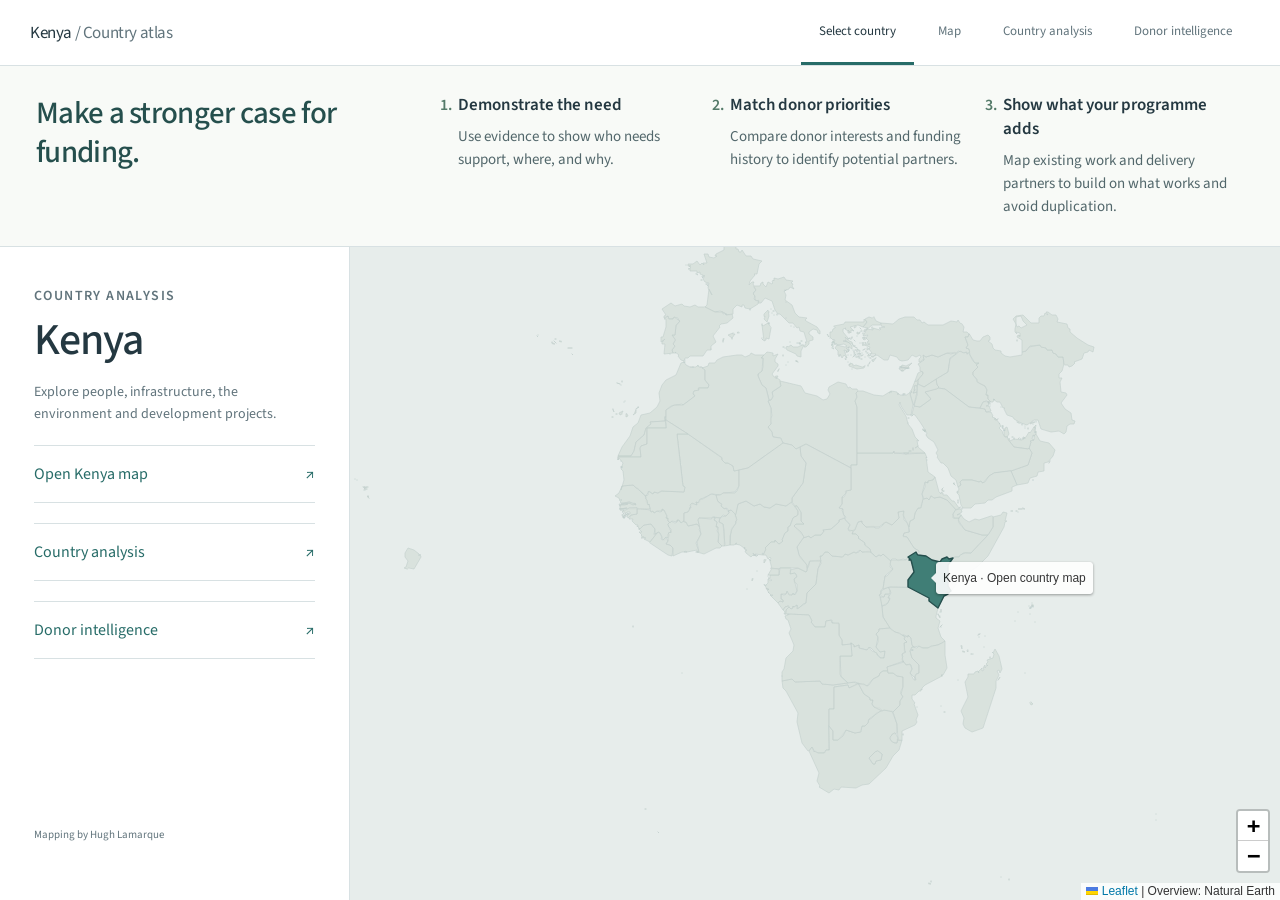
==== commit e346db87: "Clarify resource mobilisation guidance and simplify donor controls Lead the index with the funding c" ====
--- a/index.html
+++ b/index.html
@@ -663,12 +663,12 @@
 		print-color-adjust: exact;
 		}
 	}
-</style></head><body><header class="topnav"><a class="brand" href="#home">Kenya <span>/ Country atlas</span></a><nav aria-label="Main navigation"><a href="#home" data-route="home">Select country</a><a href="#map=kenya" data-route="map=kenya">Map</a><a href="#analysis" data-route="analysis">Country analysis</a><a href="#donors" data-route="donors">Donor intelligence</a></nav></header><section id="home" class="home"><div class="home-copy"><div><p class="eyebrow">Country analysis</p><h1>Kenya</h1><p>Explore people, infrastructure, the environment and development projects.</p><a class="open" href="#map=kenya"><span>Open Kenya map</span><span>↗</span></a><a class="open" href="#analysis"><span>Country analysis</span><span>↗</span></a><a class="open" href="#donors"><span>Donor intelligence</span><span>↗</span></a></div><footer>Mapping by Hugh Lamarque</footer></div><div id="africa" role="img" aria-label="Map of Africa. Select the highlighted Kenya boundary to open the country map."></div></section><div id="opening" class="loading" role="status" hidden>Opening section…</div><iframe id="frame" title="Kenya analysis" hidden></iframe><div id="error" class="loading" hidden></div><script>/* @preserve
+</style><link rel="stylesheet" href="assets/index-intro.css?v=20260917-2"></head><body><header class="topnav"><a class="brand" href="#home">Kenya <span>/ Country atlas</span></a><nav aria-label="Main navigation"><a href="#home" data-route="home">Select country</a><a href="#map=kenya" data-route="map=kenya">Map</a><a href="#analysis" data-route="analysis">Country analysis</a><a href="#donors" data-route="donors">Donor intelligence</a></nav></header><section id="home" class="home"><section class="home-story" aria-labelledby="product-purpose"><h1 id="product-purpose">Make a stronger case for funding.</h1><ol><li><strong>Demonstrate the need</strong><p>Use evidence to show who needs support, where, and why.</p></li><li><strong>Match donor priorities</strong><p>Compare donor interests and funding history to identify potential partners.</p></li><li><strong>Show what your programme adds</strong><p>Map existing work and delivery partners to build on what works and avoid duplication.</p></li></ol></section><div class="home-copy"><div><p class="eyebrow">Country analysis</p><h2>Kenya</h2><p>Explore people, infrastructure, the environment and development projects.</p><a class="open" href="#map=kenya"><span>Open Kenya map</span><span>↗</span></a><a class="open" href="#analysis"><span>Country analysis</span><span>↗</span></a><a class="open" href="#donors"><span>Donor intelligence</span><span>↗</span></a></div><footer>Mapping by Hugh Lamarque</footer></div><div id="africa" role="img" aria-label="Map of Africa. Select the highlighted Kenya boundary to open the country map."></div></section><div id="opening" class="loading" role="status" hidden>Opening section…</div><iframe id="frame" title="Kenya analysis" hidden></iframe><div id="error" class="loading" hidden></div><script>/* @preserve
  * Leaflet 1.9.4, a JS library for interactive maps. https://leafletjs.com
  * (c) 2010-2023 Vladimir Agafonkin, (c) 2010-2011 CloudMade
  */
 !function(t,e){"object"==typeof exports&&"undefined"!=typeof module?e(exports):"function"==typeof define&&define.amd?define(["exports"],e):e((t="undefined"!=typeof globalThis?globalThis:t||self).leaflet={})}(this,function(t){"use strict";function l(t){for(var e,i,n=1,o=arguments.length;n<o;n++)for(e in i=arguments[n])t[e]=i[e];return t}var R=Object.create||function(t){return N.prototype=t,new N};function N(){}function a(t,e){var i,n=Array.prototype.slice;return t.bind?t.bind.apply(t,n.call(arguments,1)):(i=n.call(arguments,2),function(){return t.apply(e,i.length?i.concat(n.call(arguments)):arguments)})}var D=0;function h(t){return"_leaflet_id"in t||(t._leaflet_id=++D),t._leaflet_id}function j(t,e,i){var n,o,s=function(){n=!1,o&&(r.apply(i,o),o=!1)},r=function(){n?o=arguments:(t.apply(i,arguments),setTimeout(s,e),n=!0)};return r}function H(t,e,i){var n=e[1],e=e[0],o=n-e;return t===n&&i?t:((t-e)%o+o)%o+e}function u(){return!1}function i(t,e){return!1===e?t:(e=Math.pow(10,void 0===e?6:e),Math.round(t*e)/e)}function W(t){return t.trim?t.trim():t.replace(/^\s+|\s+$/g,"")}function F(t){return W(t).split(/\s+/)}function c(t,e){for(var i in Object.prototype.hasOwnProperty.call(t,"options")||(t.options=t.options?R(t.options):{}),e)t.options[i]=e[i];return t.options}function U(t,e,i){var n,o=[];for(n in t)o.push(encodeURIComponent(i?n.toUpperCase():n)+"="+encodeURIComponent(t[n]));return(e&&-1!==e.indexOf("?")?"&":"?")+o.join("&")}var V=/\{ *([\w_ -]+) *\}/g;function q(t,i){return t.replace(V,function(t,e){e=i[e];if(void 0===e)throw new Error("No value provided for variable "+t);return e="function"==typeof e?e(i):e})}var d=Array.isArray||function(t){return"[object Array]"===Object.prototype.toString.call(t)};function G(t,e){for(var i=0;i<t.length;i++)if(t[i]===e)return i;return-1}var K="[data-uri]";function Y(t){return window["webkit"+t]||window["moz"+t]||window["ms"+t]}var X=0;function J(t){var e=+new Date,i=Math.max(0,16-(e-X));return X=e+i,window.setTimeout(t,i)}var $=window.requestAnimationFrame||Y("RequestAnimationFrame")||J,Q=window.cancelAnimationFrame||Y("CancelAnimationFrame")||Y("CancelRequestAnimationFrame")||function(t){window.clearTimeout(t)};function x(t,e,i){if(!i||$!==J)return $.call(window,a(t,e));t.call(e)}function r(t){t&&Q.call(window,t)}var tt={__proto__:null,extend:l,create:R,bind:a,get lastId(){return D},stamp:h,throttle:j,wrapNum:H,falseFn:u,formatNum:i,trim:W,splitWords:F,setOptions:c,getParamString:U,template:q,isArray:d,indexOf:G,emptyImageUrl:K,requestFn:$,cancelFn:Q,requestAnimFrame:x,cancelAnimFrame:r};function et(){}et.extend=function(t){function e(){c(this),this.initialize&&this.initialize.apply(this,arguments),this.callInitHooks()}var i,n=e.__super__=this.prototype,o=R(n);for(i in(o.constructor=e).prototype=o,this)Object.prototype.hasOwnProperty.call(this,i)&&"prototype"!==i&&"__super__"!==i&&(e[i]=this[i]);if(t.statics&&l(e,t.statics),t.includes){var s=t.includes;if("undefined"!=typeof L&&L&&L.Mixin){s=d(s)?s:[s];for(var r=0;r<s.length;r++)s[r]===L.Mixin.Events&&console.warn("Deprecated include of L.Mixin.Events: this property will be removed in future releases, please inherit from L.Evented instead.",(new Error).stack)}l.apply(null,[o].concat(t.includes))}return l(o,t),delete o.statics,delete o.includes,o.options&&(o.options=n.options?R(n.options):{},l(o.options,t.options)),o._initHooks=[],o.callInitHooks=function(){if(!this._initHooksCalled){n.callInitHooks&&n.callInitHooks.call(this),this._initHooksCalled=!0;for(var t=0,e=o._initHooks.length;t<e;t++)o._initHooks[t].call(this)}},e},et.include=function(t){var e=this.prototype.options;return l(this.prototype,t),t.options&&(this.prototype.options=e,this.mergeOptions(t.options)),this},et.mergeOptions=function(t){return l(this.prototype.options,t),this},et.addInitHook=function(t){var e=Array.prototype.slice.call(arguments,1),i="function"==typeof t?t:function(){this[t].apply(this,e)};return this.prototype._initHooks=this.prototype._initHooks||[],this.prototype._initHooks.push(i),this};var e={on:function(t,e,i){if("object"==typeof t)for(var n in t)this._on(n,t[n],e);else for(var o=0,s=(t=F(t)).length;o<s;o++)this._on(t[o],e,i);return this},off:function(t,e,i){if(arguments.length)if("object"==typeof t)for(var n in t)this._off(n,t[n],e);else{t=F(t);for(var o=1===arguments.length,s=0,r=t.length;s<r;s++)o?this._off(t[s]):this._off(t[s],e,i)}else delete this._events;return this},_on:function(t,e,i,n){"function"!=typeof e?console.warn("wrong listener type: "+typeof e):!1===this._listens(t,e,i)&&(e={fn:e,ctx:i=i===this?void 0:i},n&&(e.once=!0),this._events=this._events||{},this._events[t]=this._events[t]||[],this._events[t].push(e))},_off:function(t,e,i){var n,o,s;if(this._events&&(n=this._events[t]))if(1===arguments.length){if(this._firingCount)for(o=0,s=n.length;o<s;o++)n[o].fn=u;delete this._events[t]}else"function"!=typeof e?console.warn("wrong listener type: "+typeof e):!1!==(e=this._listens(t,e,i))&&(i=n[e],this._firingCount&&(i.fn=u,this._events[t]=n=n.slice()),n.splice(e,1))},fire:function(t,e,i){if(this.listens(t,i)){var n=l({},e,{type:t,target:this,sourceTarget:e&&e.sourceTarget||this});if(this._events){var o=this._events[t];if(o){this._firingCount=this._firingCount+1||1;for(var s=0,r=o.length;s<r;s++){var a=o[s],h=a.fn;a.once&&this.off(t,h,a.ctx),h.call(a.ctx||this,n)}this._firingCount--}}i&&this._propagateEvent(n)}return this},listens:function(t,e,i,n){"string"!=typeof t&&console.warn('"string" type argument expected');var o=e,s=("function"!=typeof e&&(n=!!e,i=o=void 0),this._events&&this._events[t]);if(s&&s.length&&!1!==this._listens(t,o,i))return!0;if(n)for(var r in this._eventParents)if(this._eventParents[r].listens(t,e,i,n))return!0;return!1},_listens:function(t,e,i){if(this._events){var n=this._events[t]||[];if(!e)return!!n.length;i===this&&(i=void 0);for(var o=0,s=n.length;o<s;o++)if(n[o].fn===e&&n[o].ctx===i)return o}return!1},once:function(t,e,i){if("object"==typeof t)for(var n in t)this._on(n,t[n],e,!0);else for(var o=0,s=(t=F(t)).length;o<s;o++)this._on(t[o],e,i,!0);return this},addEventParent:function(t){return this._eventParents=this._eventParents||{},this._eventParents[h(t)]=t,this},removeEventParent:function(t){return this._eventParents&&delete this._eventParents[h(t)],this},_propagateEvent:function(t){for(var e in this._eventParents)this._eventParents[e].fire(t.type,l({layer:t.target,propagatedFrom:t.target},t),!0)}},it=(e.addEventListener=e.on,e.removeEventListener=e.clearAllEventListeners=e.off,e.addOneTimeEventListener=e.once,e.fireEvent=e.fire,e.hasEventListeners=e.listens,et.extend(e));function p(t,e,i){this.x=i?Math.round(t):t,this.y=i?Math.round(e):e}var nt=Math.trunc||function(t){return 0<t?Math.floor(t):Math.ceil(t)};function m(t,e,i){return t instanceof p?t:d(t)?new p(t[0],t[1]):null==t?t:"object"==typeof t&&"x"in t&&"y"in t?new p(t.x,t.y):new p(t,e,i)}function f(t,e){if(t)for(var i=e?[t,e]:t,n=0,o=i.length;n<o;n++)this.extend(i[n])}function _(t,e){return!t||t instanceof f?t:new f(t,e)}function s(t,e){if(t)for(var i=e?[t,e]:t,n=0,o=i.length;n<o;n++)this.extend(i[n])}function g(t,e){return t instanceof s?t:new s(t,e)}function v(t,e,i){if(isNaN(t)||isNaN(e))throw new Error("Invalid LatLng object: ("+t+", "+e+")");this.lat=+t,this.lng=+e,void 0!==i&&(this.alt=+i)}function w(t,e,i){return t instanceof v?t:d(t)&&"object"!=typeof t[0]?3===t.length?new v(t[0],t[1],t[2]):2===t.length?new v(t[0],t[1]):null:null==t?t:"object"==typeof t&&"lat"in t?new v(t.lat,"lng"in t?t.lng:t.lon,t.alt):void 0===e?null:new v(t,e,i)}p.prototype={clone:function(){return new p(this.x,this.y)},add:function(t){return this.clone()._add(m(t))},_add:function(t){return this.x+=t.x,this.y+=t.y,this},subtract:function(t){return this.clone()._subtract(m(t))},_subtract:function(t){return this.x-=t.x,this.y-=t.y,this},divideBy:function(t){return this.clone()._divideBy(t)},_divideBy:function(t){return this.x/=t,this.y/=t,this},multiplyBy:function(t){return this.clone()._multiplyBy(t)},_multiplyBy:function(t){return this.x*=t,this.y*=t,this},scaleBy:function(t){return new p(this.x*t.x,this.y*t.y)},unscaleBy:function(t){return new p(this.x/t.x,this.y/t.y)},round:function(){return this.clone()._round()},_round:function(){return this.x=Math.round(this.x),this.y=Math.round(this.y),this},floor:function(){return this.clone()._floor()},_floor:function(){return this.x=Math.floor(this.x),this.y=Math.floor(this.y),this},ceil:function(){return this.clone()._ceil()},_ceil:function(){return this.x=Math.ceil(this.x),this.y=Math.ceil(this.y),this},trunc:function(){return this.clone()._trunc()},_trunc:function(){return this.x=nt(this.x),this.y=nt(this.y),this},distanceTo:function(t){var e=(t=m(t)).x-this.x,t=t.y-this.y;return Math.sqrt(e*e+t*t)},equals:function(t){return(t=m(t)).x===this.x&&t.y===this.y},contains:function(t){return t=m(t),Math.abs(t.x)<=Math.abs(this.x)&&Math.abs(t.y)<=Math.abs(this.y)},toString:function(){return"Point("+i(this.x)+", "+i(this.y)+")"}},f.prototype={extend:function(t){var e,i;if(t){if(t instanceof p||"number"==typeof t[0]||"x"in t)e=i=m(t);else if(e=(t=_(t)).min,i=t.max,!e||!i)return this;this.min||this.max?(this.min.x=Math.min(e.x,this.min.x),this.max.x=Math.max(i.x,this.max.x),this.min.y=Math.min(e.y,this.min.y),this.max.y=Math.max(i.y,this.max.y)):(this.min=e.clone(),this.max=i.clone())}return this},getCenter:function(t){return m((this.min.x+this.max.x)/2,(this.min.y+this.max.y)/2,t)},getBottomLeft:function(){return m(this.min.x,this.max.y)},getTopRight:function(){return m(this.max.x,this.min.y)},getTopLeft:function(){return this.min},getBottomRight:function(){return this.max},getSize:function(){return this.max.subtract(this.min)},contains:function(t){var e,i;return(t=("number"==typeof t[0]||t instanceof p?m:_)(t))instanceof f?(e=t.min,i=t.max):e=i=t,e.x>=this.min.x&&i.x<=this.max.x&&e.y>=this.min.y&&i.y<=this.max.y},intersects:function(t){t=_(t);var e=this.min,i=this.max,n=t.min,t=t.max,o=t.x>=e.x&&n.x<=i.x,t=t.y>=e.y&&n.y<=i.y;return o&&t},overlaps:function(t){t=_(t);var e=this.min,i=this.max,n=t.min,t=t.max,o=t.x>e.x&&n.x<i.x,t=t.y>e.y&&n.y<i.y;return o&&t},isValid:function(){return!(!this.min||!this.max)},pad:function(t){var e=this.min,i=this.max,n=Math.abs(e.x-i.x)*t,t=Math.abs(e.y-i.y)*t;return _(m(e.x-n,e.y-t),m(i.x+n,i.y+t))},equals:function(t){return!!t&&(t=_(t),this.min.equals(t.getTopLeft())&&this.max.equals(t.getBottomRight()))}},s.prototype={extend:function(t){var e,i,n=this._southWest,o=this._northEast;if(t instanceof v)i=e=t;else{if(!(t instanceof s))return t?this.extend(w(t)||g(t)):this;if(e=t._southWest,i=t._northEast,!e||!i)return this}return n||o?(n.lat=Math.min(e.lat,n.lat),n.lng=Math.min(e.lng,n.lng),o.lat=Math.max(i.lat,o.lat),o.lng=Math.max(i.lng,o.lng)):(this._southWest=new v(e.lat,e.lng),this._northEast=new v(i.lat,i.lng)),this},pad:function(t){var e=this._southWest,i=this._northEast,n=Math.abs(e.lat-i.lat)*t,t=Math.abs(e.lng-i.lng)*t;return new s(new v(e.lat-n,e.lng-t),new v(i.lat+n,i.lng+t))},getCenter:function(){return new v((this._southWest.lat+this._northEast.lat)/2,(this._southWest.lng+this._northEast.lng)/2)},getSouthWest:function(){return this._southWest},getNorthEast:function(){return this._northEast},getNorthWest:function(){return new v(this.getNorth(),this.getWest())},getSouthEast:function(){return new v(this.getSouth(),this.getEast())},getWest:function(){return this._southWest.lng},getSouth:function(){return this._southWest.lat},getEast:function(){return this._northEast.lng},getNorth:function(){return this._northEast.lat},contains:function(t){t=("number"==typeof t[0]||t instanceof v||"lat"in t?w:g)(t);var e,i,n=this._southWest,o=this._northEast;return t instanceof s?(e=t.getSouthWest(),i=t.getNorthEast()):e=i=t,e.lat>=n.lat&&i.lat<=o.lat&&e.lng>=n.lng&&i.lng<=o.lng},intersects:function(t){t=g(t);var e=this._southWest,i=this._northEast,n=t.getSouthWest(),t=t.getNorthEast(),o=t.lat>=e.lat&&n.lat<=i.lat,t=t.lng>=e.lng&&n.lng<=i.lng;return o&&t},overlaps:function(t){t=g(t);var e=this._southWest,i=this._northEast,n=t.getSouthWest(),t=t.getNorthEast(),o=t.lat>e.lat&&n.lat<i.lat,t=t.lng>e.lng&&n.lng<i.lng;return o&&t},toBBoxString:function(){return[this.getWest(),this.getSouth(),this.getEast(),this.getNorth()].join(",")},equals:function(t,e){return!!t&&(t=g(t),this._southWest.equals(t.getSouthWest(),e)&&this._northEast.equals(t.getNorthEast(),e))},isValid:function(){return!(!this._southWest||!this._northEast)}};var ot={latLngToPoint:function(t,e){t=this.projection.project(t),e=this.scale(e);return this.transformation._transform(t,e)},pointToLatLng:function(t,e){e=this.scale(e),t=this.transformation.untransform(t,e);return this.projection.unproject(t)},project:function(t){return this.projection.project(t)},unproject:function(t){return this.projection.unproject(t)},scale:function(t){return 256*Math.pow(2,t)},zoom:function(t){return Math.log(t/256)/Math.LN2},getProjectedBounds:function(t){var e;return this.infinite?null:(e=this.projection.bounds,t=this.scale(t),new f(this.transformation.transform(e.min,t),this.transformation.transform(e.max,t)))},infinite:!(v.prototype={equals:function(t,e){return!!t&&(t=w(t),Math.max(Math.abs(this.lat-t.lat),Math.abs(this.lng-t.lng))<=(void 0===e?1e-9:e))},toString:function(t){return"LatLng("+i(this.lat,t)+", "+i(this.lng,t)+")"},distanceTo:function(t){return st.distance(this,w(t))},wrap:function(){return st.wrapLatLng(this)},toBounds:function(t){var t=180*t/40075017,e=t/Math.cos(Math.PI/180*this.lat);return g([this.lat-t,this.lng-e],[this.lat+t,this.lng+e])},clone:function(){return new v(this.lat,this.lng,this.alt)}}),wrapLatLng:function(t){var e=this.wrapLng?H(t.lng,this.wrapLng,!0):t.lng;return new v(this.wrapLat?H(t.lat,this.wrapLat,!0):t.lat,e,t.alt)},wrapLatLngBounds:function(t){var e=t.getCenter(),i=this.wrapLatLng(e),n=e.lat-i.lat,e=e.lng-i.lng;return 0==n&&0==e?t:(i=t.getSouthWest(),t=t.getNorthEast(),new s(new v(i.lat-n,i.lng-e),new v(t.lat-n,t.lng-e)))}},st=l({},ot,{wrapLng:[-180,180],R:6371e3,distance:function(t,e){var i=Math.PI/180,n=t.lat*i,o=e.lat*i,s=Math.sin((e.lat-t.lat)*i/2),e=Math.sin((e.lng-t.lng)*i/2),t=s*s+Math.cos(n)*Math.cos(o)*e*e,i=2*Math.atan2(Math.sqrt(t),Math.sqrt(1-t));return this.R*i}}),rt=6378137,rt={R:rt,MAX_LATITUDE:85.0511287798,project:function(t){var e=Math.PI/180,i=this.MAX_LATITUDE,i=Math.max(Math.min(i,t.lat),-i),i=Math.sin(i*e);return new p(this.R*t.lng*e,this.R*Math.log((1+i)/(1-i))/2)},unproject:function(t){var e=180/Math.PI;return new v((2*Math.atan(Math.exp(t.y/this.R))-Math.PI/2)*e,t.x*e/this.R)},bounds:new f([-(rt=rt*Math.PI),-rt],[rt,rt])};function at(t,e,i,n){d(t)?(this._a=t[0],this._b=t[1],this._c=t[2],this._d=t[3]):(this._a=t,this._b=e,this._c=i,this._d=n)}function ht(t,e,i,n){return new at(t,e,i,n)}at.prototype={transform:function(t,e){return this._transform(t.clone(),e)},_transform:function(t,e){return t.x=(e=e||1)*(this._a*t.x+this._b),t.y=e*(this._c*t.y+this._d),t},untransform:function(t,e){return new p((t.x/(e=e||1)-this._b)/this._a,(t.y/e-this._d)/this._c)}};var lt=l({},st,{code:"EPSG:3857",projection:rt,transformation:ht(lt=.5/(Math.PI*rt.R),.5,-lt,.5)}),ut=l({},lt,{code:"EPSG:900913"});function ct(t){return document.createElementNS("http://www.w3.org/2000/svg",t)}function dt(t,e){for(var i,n,o,s,r="",a=0,h=t.length;a<h;a++){for(i=0,n=(o=t[a]).length;i<n;i++)r+=(i?"L":"M")+(s=o[i]).x+" "+s.y;r+=e?b.svg?"z":"x":""}return r||"M0 0"}var _t=document.documentElement.style,pt="ActiveXObject"in window,mt=pt&&!document.addEventListener,n="msLaunchUri"in navigator&&!("documentMode"in document),ft=y("webkit"),gt=y("android"),vt=y("android 2")||y("android 3"),yt=parseInt(/WebKit\/([0-9]+)|$/.exec(navigator.userAgent)[1],10),yt=gt&&y("Google")&&yt<537&&!("AudioNode"in window),xt=!!window.opera,wt=!n&&y("chrome"),bt=y("gecko")&&!ft&&!xt&&!pt,Pt=!wt&&y("safari"),Lt=y("phantom"),o="OTransition"in _t,Tt=0===navigator.platform.indexOf("Win"),Mt=pt&&"transition"in _t,zt="WebKitCSSMatrix"in window&&"m11"in new window.WebKitCSSMatrix&&!vt,_t="MozPerspective"in _t,Ct=!window.L_DISABLE_3D&&(Mt||zt||_t)&&!o&&!Lt,Zt="undefined"!=typeof orientation||y("mobile"),St=Zt&&ft,Et=Zt&&zt,kt=!window.PointerEvent&&window.MSPointerEvent,Ot=!(!window.PointerEvent&&!kt),At="ontouchstart"in window||!!window.TouchEvent,Bt=!window.L_NO_TOUCH&&(At||Ot),It=Zt&&xt,Rt=Zt&&bt,Nt=1<(window.devicePixelRatio||window.screen.deviceXDPI/window.screen.logicalXDPI),Dt=function(){var t=!1;try{var e=Object.defineProperty({},"passive",{get:function(){t=!0}});window.addEventListener("testPassiveEventSupport",u,e),window.removeEventListener("testPassiveEventSupport",u,e)}catch(t){}return t}(),jt=!!document.createElement("canvas").getContext,Ht=!(!document.createElementNS||!ct("svg").createSVGRect),Wt=!!Ht&&((Wt=document.createElement("div")).innerHTML="<svg/>","http://www.w3.org/2000/svg"===(Wt.firstChild&&Wt.firstChild.namespaceURI));function y(t){return 0<=navigator.userAgent.toLowerCase().indexOf(t)}var b={ie:pt,ielt9:mt,edge:n,webkit:ft,android:gt,android23:vt,androidStock:yt,opera:xt,chrome:wt,gecko:bt,safari:Pt,phantom:Lt,opera12:o,win:Tt,ie3d:Mt,webkit3d:zt,gecko3d:_t,any3d:Ct,mobile:Zt,mobileWebkit:St,mobileWebkit3d:Et,msPointer:kt,pointer:Ot,touch:Bt,touchNative:At,mobileOpera:It,mobileGecko:Rt,retina:Nt,passiveEvents:Dt,canvas:jt,svg:Ht,vml:!Ht&&function(){try{var t=document.createElement("div"),e=(t.innerHTML='<v:shape adj="1"/>',t.firstChild);return e.style.behavior="url(#default#VML)",e&&"object"==typeof e.adj}catch(t){return!1}}(),inlineSvg:Wt,mac:0===navigator.platform.indexOf("Mac"),linux:0===navigator.platform.indexOf("Linux")},Ft=b.msPointer?"MSPointerDown":"pointerdown",Ut=b.msPointer?"MSPointerMove":"pointermove",Vt=b.msPointer?"MSPointerUp":"pointerup",qt=b.msPointer?"MSPointerCancel":"pointercancel",Gt={touchstart:Ft,touchmove:Ut,touchend:Vt,touchcancel:qt},Kt={touchstart:function(t,e){e.MSPOINTER_TYPE_TOUCH&&e.pointerType===e.MSPOINTER_TYPE_TOUCH&&O(e);ee(t,e)},touchmove:ee,touchend:ee,touchcancel:ee},Yt={},Xt=!1;function Jt(t,e,i){return"touchstart"!==e||Xt||(document.addEventListener(Ft,$t,!0),document.addEventListener(Ut,Qt,!0),document.addEventListener(Vt,te,!0),document.addEventListener(qt,te,!0),Xt=!0),Kt[e]?(i=Kt[e].bind(this,i),t.addEventListener(Gt[e],i,!1),i):(console.warn("wrong event specified:",e),u)}function $t(t){Yt[t.pointerId]=t}function Qt(t){Yt[t.pointerId]&&(Yt[t.pointerId]=t)}function te(t){delete Yt[t.pointerId]}function ee(t,e){if(e.pointerType!==(e.MSPOINTER_TYPE_MOUSE||"mouse")){for(var i in e.touches=[],Yt)e.touches.push(Yt[i]);e.changedTouches=[e],t(e)}}var ie=200;function ne(t,i){t.addEventListener("dblclick",i);var n,o=0;function e(t){var e;1!==t.detail?n=t.detail:"mouse"===t.pointerType||t.sourceCapabilities&&!t.sourceCapabilities.firesTouchEvents||((e=Ne(t)).some(function(t){return t instanceof HTMLLabelElement&&t.attributes.for})&&!e.some(function(t){return t instanceof HTMLInputElement||t instanceof HTMLSelectElement})||((e=Date.now())-o<=ie?2===++n&&i(function(t){var e,i,n={};for(i in t)e=t[i],n[i]=e&&e.bind?e.bind(t):e;return(t=n).type="dblclick",n.detail=2,n.isTrusted=!1,n._simulated=!0,n}(t)):n=1,o=e))}return t.addEventListener("click",e),{dblclick:i,simDblclick:e}}var oe,se,re,ae,he,le,ue=we(["transform","webkitTransform","OTransform","MozTransform","msTransform"]),ce=we(["webkitTransition","transition","OTransition","MozTransition","msTransition"]),de="webkitTransition"===ce||"OTransition"===ce?ce+"End":"transitionend";function _e(t){return"string"==typeof t?document.getElementById(t):t}function pe(t,e){var i=t.style[e]||t.currentStyle&&t.currentStyle[e];return"auto"===(i=i&&"auto"!==i||!document.defaultView?i:(t=document.defaultView.getComputedStyle(t,null))?t[e]:null)?null:i}function P(t,e,i){t=document.createElement(t);return t.className=e||"",i&&i.appendChild(t),t}function T(t){var e=t.parentNode;e&&e.removeChild(t)}function me(t){for(;t.firstChild;)t.removeChild(t.firstChild)}function fe(t){var e=t.parentNode;e&&e.lastChild!==t&&e.appendChild(t)}function ge(t){var e=t.parentNode;e&&e.firstChild!==t&&e.insertBefore(t,e.firstChild)}function ve(t,e){return void 0!==t.classList?t.classList.contains(e):0<(t=xe(t)).length&&new RegExp("(^|\\s)"+e+"(\\s|$)").test(t)}function M(t,e){var i;if(void 0!==t.classList)for(var n=F(e),o=0,s=n.length;o<s;o++)t.classList.add(n[o]);else ve(t,e)||ye(t,((i=xe(t))?i+" ":"")+e)}function z(t,e){void 0!==t.classList?t.classList.remove(e):ye(t,W((" "+xe(t)+" ").replace(" "+e+" "," ")))}function ye(t,e){void 0===t.className.baseVal?t.className=e:t.className.baseVal=e}function xe(t){return void 0===(t=t.correspondingElement?t.correspondingElement:t).className.baseVal?t.className:t.className.baseVal}function C(t,e){if("opacity"in t.style)t.style.opacity=e;else if("filter"in t.style){var i=!1,n="DXImageTransform.Microsoft.Alpha";try{i=t.filters.item(n)}catch(t){if(1===e)return}e=Math.round(100*e),i?(i.Enabled=100!==e,i.Opacity=e):t.style.filter+=" progid:"+n+"(opacity="+e+")"}}function we(t){for(var e=document.documentElement.style,i=0;i<t.length;i++)if(t[i]in e)return t[i];return!1}function be(t,e,i){e=e||new p(0,0);t.style[ue]=(b.ie3d?"translate("+e.x+"px,"+e.y+"px)":"translate3d("+e.x+"px,"+e.y+"px,0)")+(i?" scale("+i+")":"")}function Z(t,e){t._leaflet_pos=e,b.any3d?be(t,e):(t.style.left=e.x+"px",t.style.top=e.y+"px")}function Pe(t){return t._leaflet_pos||new p(0,0)}function Le(){S(window,"dragstart",O)}function Te(){k(window,"dragstart",O)}function Me(t){for(;-1===t.tabIndex;)t=t.parentNode;t.style&&(ze(),le=(he=t).style.outlineStyle,t.style.outlineStyle="none",S(window,"keydown",ze))}function ze(){he&&(he.style.outlineStyle=le,le=he=void 0,k(window,"keydown",ze))}function Ce(t){for(;!((t=t.parentNode).offsetWidth&&t.offsetHeight||t===document.body););return t}function Ze(t){var e=t.getBoundingClientRect();return{x:e.width/t.offsetWidth||1,y:e.height/t.offsetHeight||1,boundingClientRect:e}}ae="onselectstart"in document?(re=function(){S(window,"selectstart",O)},function(){k(window,"selectstart",O)}):(se=we(["userSelect","WebkitUserSelect","OUserSelect","MozUserSelect","msUserSelect"]),re=function(){var t;se&&(t=document.documentElement.style,oe=t[se],t[se]="none")},function(){se&&(document.documentElement.style[se]=oe,oe=void 0)});pt={__proto__:null,TRANSFORM:ue,TRANSITION:ce,TRANSITION_END:de,get:_e,getStyle:pe,create:P,remove:T,empty:me,toFront:fe,toBack:ge,hasClass:ve,addClass:M,removeClass:z,setClass:ye,getClass:xe,setOpacity:C,testProp:we,setTransform:be,setPosition:Z,getPosition:Pe,get disableTextSelection(){return re},get enableTextSelection(){return ae},disableImageDrag:Le,enableImageDrag:Te,preventOutline:Me,restoreOutline:ze,getSizedParentNode:Ce,getScale:Ze};function S(t,e,i,n){if(e&&"object"==typeof e)for(var o in e)ke(t,o,e[o],i);else for(var s=0,r=(e=F(e)).length;s<r;s++)ke(t,e[s],i,n);return this}var E="_leaflet_events";function k(t,e,i,n){if(1===arguments.length)Se(t),delete t[E];else if(e&&"object"==typeof e)for(var o in e)Oe(t,o,e[o],i);else if(e=F(e),2===arguments.length)Se(t,function(t){return-1!==G(e,t)});else for(var s=0,r=e.length;s<r;s++)Oe(t,e[s],i,n);return this}function Se(t,e){for(var i in t[E]){var n=i.split(/\d/)[0];e&&!e(n)||Oe(t,n,null,null,i)}}var Ee={mouseenter:"mouseover",mouseleave:"mouseout",wheel:!("onwheel"in window)&&"mousewheel"};function ke(e,t,i,n){var o,s,r=t+h(i)+(n?"_"+h(n):"");e[E]&&e[E][r]||(s=o=function(t){return i.call(n||e,t||window.event)},!b.touchNative&&b.pointer&&0===t.indexOf("touch")?o=Jt(e,t,o):b.touch&&"dblclick"===t?o=ne(e,o):"addEventListener"in e?"touchstart"===t||"touchmove"===t||"wheel"===t||"mousewheel"===t?e.addEventListener(Ee[t]||t,o,!!b.passiveEvents&&{passive:!1}):"mouseenter"===t||"mouseleave"===t?e.addEventListener(Ee[t],o=function(t){t=t||window.event,We(e,t)&&s(t)},!1):e.addEventListener(t,s,!1):e.attachEvent("on"+t,o),e[E]=e[E]||{},e[E][r]=o)}function Oe(t,e,i,n,o){o=o||e+h(i)+(n?"_"+h(n):"");var s,r,i=t[E]&&t[E][o];i&&(!b.touchNative&&b.pointer&&0===e.indexOf("touch")?(n=t,r=i,Gt[s=e]?n.removeEventListener(Gt[s],r,!1):console.warn("wrong event specified:",s)):b.touch&&"dblclick"===e?(n=i,(r=t).removeEventListener("dblclick",n.dblclick),r.removeEventListener("click",n.simDblclick)):"removeEventListener"in t?t.removeEventListener(Ee[e]||e,i,!1):t.detachEvent("on"+e,i),t[E][o]=null)}function Ae(t){return t.stopPropagation?t.stopPropagation():t.originalEvent?t.originalEvent._stopped=!0:t.cancelBubble=!0,this}function Be(t){return ke(t,"wheel",Ae),this}function Ie(t){return S(t,"mousedown touchstart dblclick contextmenu",Ae),t._leaflet_disable_click=!0,this}function O(t){return t.preventDefault?t.preventDefault():t.returnValue=!1,this}function Re(t){return O(t),Ae(t),this}function Ne(t){if(t.composedPath)return t.composedPath();for(var e=[],i=t.target;i;)e.push(i),i=i.parentNode;return e}function De(t,e){var i,n;return e?(n=(i=Ze(e)).boundingClientRect,new p((t.clientX-n.left)/i.x-e.clientLeft,(t.clientY-n.top)/i.y-e.clientTop)):new p(t.clientX,t.clientY)}var je=b.linux&&b.chrome?window.devicePixelRatio:b.mac?3*window.devicePixelRatio:0<window.devicePixelRatio?2*window.devicePixelRatio:1;function He(t){return b.edge?t.wheelDeltaY/2:t.deltaY&&0===t.deltaMode?-t.deltaY/je:t.deltaY&&1===t.deltaMode?20*-t.deltaY:t.deltaY&&2===t.deltaMode?60*-t.deltaY:t.deltaX||t.deltaZ?0:t.wheelDelta?(t.wheelDeltaY||t.wheelDelta)/2:t.detail&&Math.abs(t.detail)<32765?20*-t.detail:t.detail?t.detail/-32765*60:0}function We(t,e){var i=e.relatedTarget;if(!i)return!0;try{for(;i&&i!==t;)i=i.parentNode}catch(t){return!1}return i!==t}var mt={__proto__:null,on:S,off:k,stopPropagation:Ae,disableScrollPropagation:Be,disableClickPropagation:Ie,preventDefault:O,stop:Re,getPropagationPath:Ne,getMousePosition:De,getWheelDelta:He,isExternalTarget:We,addListener:S,removeListener:k},Fe=it.extend({run:function(t,e,i,n){this.stop(),this._el=t,this._inProgress=!0,this._duration=i||.25,this._easeOutPower=1/Math.max(n||.5,.2),this._startPos=Pe(t),this._offset=e.subtract(this._startPos),this._startTime=+new Date,this.fire("start"),this._animate()},stop:function(){this._inProgress&&(this._step(!0),this._complete())},_animate:function(){this._animId=x(this._animate,this),this._step()},_step:function(t){var e=+new Date-this._startTime,i=1e3*this._duration;e<i?this._runFrame(this._easeOut(e/i),t):(this._runFrame(1),this._complete())},_runFrame:function(t,e){t=this._startPos.add(this._offset.multiplyBy(t));e&&t._round(),Z(this._el,t),this.fire("step")},_complete:function(){r(this._animId),this._inProgress=!1,this.fire("end")},_easeOut:function(t){return 1-Math.pow(1-t,this._easeOutPower)}}),A=it.extend({options:{crs:lt,center:void 0,zoom:void 0,minZoom:void 0,maxZoom:void 0,layers:[],maxBounds:void 0,renderer:void 0,zoomAnimation:!0,zoomAnimationThreshold:4,fadeAnimation:!0,markerZoomAnimation:!0,transform3DLimit:8388608,zoomSnap:1,zoomDelta:1,trackResize:!0},initialize:function(t,e){e=c(this,e),this._handlers=[],this._layers={},this._zoomBoundLayers={},this._sizeChanged=!0,this._initContainer(t),this._initLayout(),this._onResize=a(this._onResize,this),this._initEvents(),e.maxBounds&&this.setMaxBounds(e.maxBounds),void 0!==e.zoom&&(this._zoom=this._limitZoom(e.zoom)),e.center&&void 0!==e.zoom&&this.setView(w(e.center),e.zoom,{reset:!0}),this.callInitHooks(),this._zoomAnimated=ce&&b.any3d&&!b.mobileOpera&&this.options.zoomAnimation,this._zoomAnimated&&(this._createAnimProxy(),S(this._proxy,de,this._catchTransitionEnd,this)),this._addLayers(this.options.layers)},setView:function(t,e,i){if((e=void 0===e?this._zoom:this._limitZoom(e),t=this._limitCenter(w(t),e,this.options.maxBounds),i=i||{},this._stop(),this._loaded&&!i.reset&&!0!==i)&&(void 0!==i.animate&&(i.zoom=l({animate:i.animate},i.zoom),i.pan=l({animate:i.animate,duration:i.duration},i.pan)),this._zoom!==e?this._tryAnimatedZoom&&this._tryAnimatedZoom(t,e,i.zoom):this._tryAnimatedPan(t,i.pan)))return clearTimeout(this._sizeTimer),this;return this._resetView(t,e,i.pan&&i.pan.noMoveStart),this},setZoom:function(t,e){return this._loaded?this.setView(this.getCenter(),t,{zoom:e}):(this._zoom=t,this)},zoomIn:function(t,e){return t=t||(b.any3d?this.options.zoomDelta:1),this.setZoom(this._zoom+t,e)},zoomOut:function(t,e){return t=t||(b.any3d?this.options.zoomDelta:1),this.setZoom(this._zoom-t,e)},setZoomAround:function(t,e,i){var n=this.getZoomScale(e),o=this.getSize().divideBy(2),t=(t instanceof p?t:this.latLngToContainerPoint(t)).subtract(o).multiplyBy(1-1/n),n=this.containerPointToLatLng(o.add(t));return this.setView(n,e,{zoom:i})},_getBoundsCenterZoom:function(t,e){e=e||{},t=t.getBounds?t.getBounds():g(t);var i=m(e.paddingTopLeft||e.padding||[0,0]),n=m(e.paddingBottomRight||e.padding||[0,0]),o=this.getBoundsZoom(t,!1,i.add(n));return(o="number"==typeof e.maxZoom?Math.min(e.maxZoom,o):o)===1/0?{center:t.getCenter(),zoom:o}:(e=n.subtract(i).divideBy(2),n=this.project(t.getSouthWest(),o),i=this.project(t.getNorthEast(),o),{center:this.unproject(n.add(i).divideBy(2).add(e),o),zoom:o})},fitBounds:function(t,e){if((t=g(t)).isValid())return t=this._getBoundsCenterZoom(t,e),this.setView(t.center,t.zoom,e);throw new Error("Bounds are not valid.")},fitWorld:function(t){return this.fitBounds([[-90,-180],[90,180]],t)},panTo:function(t,e){return this.setView(t,this._zoom,{pan:e})},panBy:function(t,e){var i;return e=e||{},(t=m(t).round()).x||t.y?(!0===e.animate||this.getSize().contains(t)?(this._panAnim||(this._panAnim=new Fe,this._panAnim.on({step:this._onPanTransitionStep,end:this._onPanTransitionEnd},this)),e.noMoveStart||this.fire("movestart"),!1!==e.animate?(M(this._mapPane,"leaflet-pan-anim"),i=this._getMapPanePos().subtract(t).round(),this._panAnim.run(this._mapPane,i,e.duration||.25,e.easeLinearity)):(this._rawPanBy(t),this.fire("move").fire("moveend"))):this._resetView(this.unproject(this.project(this.getCenter()).add(t)),this.getZoom()),this):this.fire("moveend")},flyTo:function(n,o,t){if(!1===(t=t||{}).animate||!b.any3d)return this.setView(n,o,t);this._stop();var s=this.project(this.getCenter()),r=this.project(n),e=this.getSize(),a=this._zoom,h=(n=w(n),o=void 0===o?a:o,Math.max(e.x,e.y)),i=h*this.getZoomScale(a,o),l=r.distanceTo(s)||1,u=1.42,c=u*u;function d(t){t=(i*i-h*h+(t?-1:1)*c*c*l*l)/(2*(t?i:h)*c*l),t=Math.sqrt(t*t+1)-t;return t<1e-9?-18:Math.log(t)}function _(t){return(Math.exp(t)-Math.exp(-t))/2}function p(t){return(Math.exp(t)+Math.exp(-t))/2}var m=d(0);function f(t){return h*(p(m)*(_(t=m+u*t)/p(t))-_(m))/c}var g=Date.now(),v=(d(1)-m)/u,y=t.duration?1e3*t.duration:1e3*v*.8;return this._moveStart(!0,t.noMoveStart),function t(){var e=(Date.now()-g)/y,i=(1-Math.pow(1-e,1.5))*v;e<=1?(this._flyToFrame=x(t,this),this._move(this.unproject(s.add(r.subtract(s).multiplyBy(f(i)/l)),a),this.getScaleZoom(h/(e=i,h*(p(m)/p(m+u*e))),a),{flyTo:!0})):this._move(n,o)._moveEnd(!0)}.call(this),this},flyToBounds:function(t,e){t=this._getBoundsCenterZoom(t,e);return this.flyTo(t.center,t.zoom,e)},setMaxBounds:function(t){return t=g(t),this.listens("moveend",this._panInsideMaxBounds)&&this.off("moveend",this._panInsideMaxBounds),t.isValid()?(this.options.maxBounds=t,this._loaded&&this._panInsideMaxBounds(),this.on("moveend",this._panInsideMaxBounds)):(this.options.maxBounds=null,this)},setMinZoom:function(t){var e=this.options.minZoom;return this.options.minZoom=t,this._loaded&&e!==t&&(this.fire("zoomlevelschange"),this.getZoom()<this.options.minZoom)?this.setZoom(t):this},setMaxZoom:function(t){var e=this.options.maxZoom;return this.options.maxZoom=t,this._loaded&&e!==t&&(this.fire("zoomlevelschange"),this.getZoom()>this.options.maxZoom)?this.setZoom(t):this},panInsideBounds:function(t,e){this._enforcingBounds=!0;var i=this.getCenter(),t=this._limitCenter(i,this._zoom,g(t));return i.equals(t)||this.panTo(t,e),this._enforcingBounds=!1,this},panInside:function(t,e){var i=m((e=e||{}).paddingTopLeft||e.padding||[0,0]),n=m(e.paddingBottomRight||e.padding||[0,0]),o=this.project(this.getCenter()),t=this.project(t),s=this.getPixelBounds(),i=_([s.min.add(i),s.max.subtract(n)]),s=i.getSize();return i.contains(t)||(this._enforcingBounds=!0,n=t.subtract(i.getCenter()),i=i.extend(t).getSize().subtract(s),o.x+=n.x<0?-i.x:i.x,o.y+=n.y<0?-i.y:i.y,this.panTo(this.unproject(o),e),this._enforcingBounds=!1),this},invalidateSize:function(t){if(!this._loaded)return this;t=l({animate:!1,pan:!0},!0===t?{animate:!0}:t);var e=this.getSize(),i=(this._sizeChanged=!0,this._lastCenter=null,this.getSize()),n=e.divideBy(2).round(),o=i.divideBy(2).round(),n=n.subtract(o);return n.x||n.y?(t.animate&&t.pan?this.panBy(n):(t.pan&&this._rawPanBy(n),this.fire("move"),t.debounceMoveend?(clearTimeout(this._sizeTimer),this._sizeTimer=setTimeout(a(this.fire,this,"moveend"),200)):this.fire("moveend")),this.fire("resize",{oldSize:e,newSize:i})):this},stop:function(){return this.setZoom(this._limitZoom(this._zoom)),this.options.zoomSnap||this.fire("viewreset"),this._stop()},locate:function(t){var e,i;return t=this._locateOptions=l({timeout:1e4,watch:!1},t),"geolocation"in navigator?(e=a(this._handleGeolocationResponse,this),i=a(this._handleGeolocationError,this),t.watch?this._locationWatchId=navigator.geolocation.watchPosition(e,i,t):navigator.geolocation.getCurrentPosition(e,i,t)):this._handleGeolocationError({code:0,message:"Geolocation not supported."}),this},stopLocate:function(){return navigator.geolocation&&navigator.geolocation.clearWatch&&navigator.geolocation.clearWatch(this._locationWatchId),this._locateOptions&&(this._locateOptions.setView=!1),this},_handleGeolocationError:function(t){var e;this._container._leaflet_id&&(e=t.code,t=t.message||(1===e?"permission denied":2===e?"position unavailable":"timeout"),this._locateOptions.setView&&!this._loaded&&this.fitWorld(),this.fire("locationerror",{code:e,message:"Geolocation error: "+t+"."}))},_handleGeolocationResponse:function(t){if(this._container._leaflet_id){var e,i,n=new v(t.coords.latitude,t.coords.longitude),o=n.toBounds(2*t.coords.accuracy),s=this._locateOptions,r=(s.setView&&(e=this.getBoundsZoom(o),this.setView(n,s.maxZoom?Math.min(e,s.maxZoom):e)),{latlng:n,bounds:o,timestamp:t.timestamp});for(i in t.coords)"number"==typeof t.coords[i]&&(r[i]=t.coords[i]);this.fire("locationfound",r)}},addHandler:function(t,e){return e&&(e=this[t]=new e(this),this._handlers.push(e),this.options[t]&&e.enable()),this},remove:function(){if(this._initEvents(!0),this.options.maxBounds&&this.off("moveend",this._panInsideMaxBounds),this._containerId!==this._container._leaflet_id)throw new Error("Map container is being reused by another instance");try{delete this._container._leaflet_id,delete this._containerId}catch(t){this._container._leaflet_id=void 0,this._containerId=void 0}for(var t in void 0!==this._locationWatchId&&this.stopLocate(),this._stop(),T(this._mapPane),this._clearControlPos&&this._clearControlPos(),this._resizeRequest&&(r(this._resizeRequest),this._resizeRequest=null),this._clearHandlers(),this._loaded&&this.fire("unload"),this._layers)this._layers[t].remove();for(t in this._panes)T(this._panes[t]);return this._layers=[],this._panes=[],delete this._mapPane,delete this._renderer,this},createPane:function(t,e){e=P("div","leaflet-pane"+(t?" leaflet-"+t.replace("Pane","")+"-pane":""),e||this._mapPane);return t&&(this._panes[t]=e),e},getCenter:function(){return this._checkIfLoaded(),this._lastCenter&&!this._moved()?this._lastCenter.clone():this.layerPointToLatLng(this._getCenterLayerPoint())},getZoom:function(){return this._zoom},getBounds:function(){var t=this.getPixelBounds();return new s(this.unproject(t.getBottomLeft()),this.unproject(t.getTopRight()))},getMinZoom:function(){return void 0===this.options.minZoom?this._layersMinZoom||0:this.options.minZoom},getMaxZoom:function(){return void 0===this.options.maxZoom?void 0===this._layersMaxZoom?1/0:this._layersMaxZoom:this.options.maxZoom},getBoundsZoom:function(t,e,i){t=g(t),i=m(i||[0,0]);var n=this.getZoom()||0,o=this.getMinZoom(),s=this.getMaxZoom(),r=t.getNorthWest(),t=t.getSouthEast(),i=this.getSize().subtract(i),t=_(this.project(t,n),this.project(r,n)).getSize(),r=b.any3d?this.options.zoomSnap:1,a=i.x/t.x,i=i.y/t.y,t=e?Math.max(a,i):Math.min(a,i),n=this.getScaleZoom(t,n);return r&&(n=Math.round(n/(r/100))*(r/100),n=e?Math.ceil(n/r)*r:Math.floor(n/r)*r),Math.max(o,Math.min(s,n))},getSize:function(){return this._size&&!this._sizeChanged||(this._size=new p(this._container.clientWidth||0,this._container.clientHeight||0),this._sizeChanged=!1),this._size.clone()},getPixelBounds:function(t,e){t=this._getTopLeftPoint(t,e);return new f(t,t.add(this.getSize()))},getPixelOrigin:function(){return this._checkIfLoaded(),this._pixelOrigin},getPixelWorldBounds:function(t){return this.options.crs.getProjectedBounds(void 0===t?this.getZoom():t)},getPane:function(t){return"string"==typeof t?this._panes[t]:t},getPanes:function(){return this._panes},getContainer:function(){return this._container},getZoomScale:function(t,e){var i=this.options.crs;return e=void 0===e?this._zoom:e,i.scale(t)/i.scale(e)},getScaleZoom:function(t,e){var i=this.options.crs,t=(e=void 0===e?this._zoom:e,i.zoom(t*i.scale(e)));return isNaN(t)?1/0:t},project:function(t,e){return e=void 0===e?this._zoom:e,this.options.crs.latLngToPoint(w(t),e)},unproject:function(t,e){return e=void 0===e?this._zoom:e,this.options.crs.pointToLatLng(m(t),e)},layerPointToLatLng:function(t){t=m(t).add(this.getPixelOrigin());return this.unproject(t)},latLngToLayerPoint:function(t){return this.project(w(t))._round()._subtract(this.getPixelOrigin())},wrapLatLng:function(t){return this.options.crs.wrapLatLng(w(t))},wrapLatLngBounds:function(t){return this.options.crs.wrapLatLngBounds(g(t))},distance:function(t,e){return this.options.crs.distance(w(t),w(e))},containerPointToLayerPoint:function(t){return m(t).subtract(this._getMapPanePos())},layerPointToContainerPoint:function(t){return m(t).add(this._getMapPanePos())},containerPointToLatLng:function(t){t=this.containerPointToLayerPoint(m(t));return this.layerPointToLatLng(t)},latLngToContainerPoint:function(t){return this.layerPointToContainerPoint(this.latLngToLayerPoint(w(t)))},mouseEventToContainerPoint:function(t){return De(t,this._container)},mouseEventToLayerPoint:function(t){return this.containerPointToLayerPoint(this.mouseEventToContainerPoint(t))},mouseEventToLatLng:function(t){return this.layerPointToLatLng(this.mouseEventToLayerPoint(t))},_initContainer:function(t){t=this._container=_e(t);if(!t)throw new Error("Map container not found.");if(t._leaflet_id)throw new Error("Map container is already initialized.");S(t,"scroll",this._onScroll,this),this._containerId=h(t)},_initLayout:function(){var t=this._container,e=(this._fadeAnimated=this.options.fadeAnimation&&b.any3d,M(t,"leaflet-container"+(b.touch?" leaflet-touch":"")+(b.retina?" leaflet-retina":"")+(b.ielt9?" leaflet-oldie":"")+(b.safari?" leaflet-safari":"")+(this._fadeAnimated?" leaflet-fade-anim":"")),pe(t,"position"));"absolute"!==e&&"relative"!==e&&"fixed"!==e&&"sticky"!==e&&(t.style.position="relative"),this._initPanes(),this._initControlPos&&this._initControlPos()},_initPanes:function(){var t=this._panes={};this._paneRenderers={},this._mapPane=this.createPane("mapPane",this._container),Z(this._mapPane,new p(0,0)),this.createPane("tilePane"),this.createPane("overlayPane"),this.createPane("shadowPane"),this.createPane("markerPane"),this.createPane("tooltipPane"),this.createPane("popupPane"),this.options.markerZoomAnimation||(M(t.markerPane,"leaflet-zoom-hide"),M(t.shadowPane,"leaflet-zoom-hide"))},_resetView:function(t,e,i){Z(this._mapPane,new p(0,0));var n=!this._loaded,o=(this._loaded=!0,e=this._limitZoom(e),this.fire("viewprereset"),this._zoom!==e);this._moveStart(o,i)._move(t,e)._moveEnd(o),this.fire("viewreset"),n&&this.fire("load")},_moveStart:function(t,e){return t&&this.fire("zoomstart"),e||this.fire("movestart"),this},_move:function(t,e,i,n){void 0===e&&(e=this._zoom);var o=this._zoom!==e;return this._zoom=e,this._lastCenter=t,this._pixelOrigin=this._getNewPixelOrigin(t),n?i&&i.pinch&&this.fire("zoom",i):((o||i&&i.pinch)&&this.fire("zoom",i),this.fire("move",i)),this},_moveEnd:function(t){return t&&this.fire("zoomend"),this.fire("moveend")},_stop:function(){return r(this._flyToFrame),this._panAnim&&this._panAnim.stop(),this},_rawPanBy:function(t){Z(this._mapPane,this._getMapPanePos().subtract(t))},_getZoomSpan:function(){return this.getMaxZoom()-this.getMinZoom()},_panInsideMaxBounds:function(){this._enforcingBounds||this.panInsideBounds(this.options.maxBounds)},_checkIfLoaded:function(){if(!this._loaded)throw new Error("Set map center and zoom first.")},_initEvents:function(t){this._targets={};var e=t?k:S;e((this._targets[h(this._container)]=this)._container,"click dblclick mousedown mouseup mouseover mouseout mousemove contextmenu keypress keydown keyup",this._handleDOMEvent,this),this.options.trackResize&&e(window,"resize",this._onResize,this),b.any3d&&this.options.transform3DLimit&&(t?this.off:this.on).call(this,"moveend",this._onMoveEnd)},_onResize:function(){r(this._resizeRequest),this._resizeRequest=x(function(){this.invalidateSize({debounceMoveend:!0})},this)},_onScroll:function(){this._container.scrollTop=0,this._container.scrollLeft=0},_onMoveEnd:function(){var t=this._getMapPanePos();Math.max(Math.abs(t.x),Math.abs(t.y))>=this.options.transform3DLimit&&this._resetView(this.getCenter(),this.getZoom())},_findEventTargets:function(t,e){for(var i,n=[],o="mouseout"===e||"mouseover"===e,s=t.target||t.srcElement,r=!1;s;){if((i=this._targets[h(s)])&&("click"===e||"preclick"===e)&&this._draggableMoved(i)){r=!0;break}if(i&&i.listens(e,!0)){if(o&&!We(s,t))break;if(n.push(i),o)break}if(s===this._container)break;s=s.parentNode}return n=n.length||r||o||!this.listens(e,!0)?n:[this]},_isClickDisabled:function(t){for(;t&&t!==this._container;){if(t._leaflet_disable_click)return!0;t=t.parentNode}},_handleDOMEvent:function(t){var e,i=t.target||t.srcElement;!this._loaded||i._leaflet_disable_events||"click"===t.type&&this._isClickDisabled(i)||("mousedown"===(e=t.type)&&Me(i),this._fireDOMEvent(t,e))},_mouseEvents:["click","dblclick","mouseover","mouseout","contextmenu"],_fireDOMEvent:function(t,e,i){"click"===t.type&&((a=l({},t)).type="preclick",this._fireDOMEvent(a,a.type,i));var n=this._findEventTargets(t,e);if(i){for(var o=[],s=0;s<i.length;s++)i[s].listens(e,!0)&&o.push(i[s]);n=o.concat(n)}if(n.length){"contextmenu"===e&&O(t);var r,a=n[0],h={originalEvent:t};for("keypress"!==t.type&&"keydown"!==t.type&&"keyup"!==t.type&&(r=a.getLatLng&&(!a._radius||a._radius<=10),h.containerPoint=r?this.latLngToContainerPoint(a.getLatLng()):this.mouseEventToContainerPoint(t),h.layerPoint=this.containerPointToLayerPoint(h.containerPoint),h.latlng=r?a.getLatLng():this.layerPointToLatLng(h.layerPoint)),s=0;s<n.length;s++)if(n[s].fire(e,h,!0),h.originalEvent._stopped||!1===n[s].options.bubblingMouseEvents&&-1!==G(this._mouseEvents,e))return}},_draggableMoved:function(t){return(t=t.dragging&&t.dragging.enabled()?t:this).dragging&&t.dragging.moved()||this.boxZoom&&this.boxZoom.moved()},_clearHandlers:function(){for(var t=0,e=this._handlers.length;t<e;t++)this._handlers[t].disable()},whenReady:function(t,e){return this._loaded?t.call(e||this,{target:this}):this.on("load",t,e),this},_getMapPanePos:function(){return Pe(this._mapPane)||new p(0,0)},_moved:function(){var t=this._getMapPanePos();return t&&!t.equals([0,0])},_getTopLeftPoint:function(t,e){return(t&&void 0!==e?this._getNewPixelOrigin(t,e):this.getPixelOrigin()).subtract(this._getMapPanePos())},_getNewPixelOrigin:function(t,e){var i=this.getSize()._divideBy(2);return this.project(t,e)._subtract(i)._add(this._getMapPanePos())._round()},_latLngToNewLayerPoint:function(t,e,i){i=this._getNewPixelOrigin(i,e);return this.project(t,e)._subtract(i)},_latLngBoundsToNewLayerBounds:function(t,e,i){i=this._getNewPixelOrigin(i,e);return _([this.project(t.getSouthWest(),e)._subtract(i),this.project(t.getNorthWest(),e)._subtract(i),this.project(t.getSouthEast(),e)._subtract(i),this.project(t.getNorthEast(),e)._subtract(i)])},_getCenterLayerPoint:function(){return this.containerPointToLayerPoint(this.getSize()._divideBy(2))},_getCenterOffset:function(t){return this.latLngToLayerPoint(t).subtract(this._getCenterLayerPoint())},_limitCenter:function(t,e,i){var n,o;return!i||(n=this.project(t,e),o=this.getSize().divideBy(2),o=new f(n.subtract(o),n.add(o)),o=this._getBoundsOffset(o,i,e),Math.abs(o.x)<=1&&Math.abs(o.y)<=1)?t:this.unproject(n.add(o),e)},_limitOffset:function(t,e){var i;return e?(i=new f((i=this.getPixelBounds()).min.add(t),i.max.add(t)),t.add(this._getBoundsOffset(i,e))):t},_getBoundsOffset:function(t,e,i){e=_(this.project(e.getNorthEast(),i),this.project(e.getSouthWest(),i)),i=e.min.subtract(t.min),e=e.max.subtract(t.max);return new p(this._rebound(i.x,-e.x),this._rebound(i.y,-e.y))},_rebound:function(t,e){return 0<t+e?Math.round(t-e)/2:Math.max(0,Math.ceil(t))-Math.max(0,Math.floor(e))},_limitZoom:function(t){var e=this.getMinZoom(),i=this.getMaxZoom(),n=b.any3d?this.options.zoomSnap:1;return n&&(t=Math.round(t/n)*n),Math.max(e,Math.min(i,t))},_onPanTransitionStep:function(){this.fire("move")},_onPanTransitionEnd:function(){z(this._mapPane,"leaflet-pan-anim"),this.fire("moveend")},_tryAnimatedPan:function(t,e){t=this._getCenterOffset(t)._trunc();return!(!0!==(e&&e.animate)&&!this.getSize().contains(t))&&(this.panBy(t,e),!0)},_createAnimProxy:function(){var t=this._proxy=P("div","leaflet-proxy leaflet-zoom-animated");this._panes.mapPane.appendChild(t),this.on("zoomanim",function(t){var e=ue,i=this._proxy.style[e];be(this._proxy,this.project(t.center,t.zoom),this.getZoomScale(t.zoom,1)),i===this._proxy.style[e]&&this._animatingZoom&&this._onZoomTransitionEnd()},this),this.on("load moveend",this._animMoveEnd,this),this._on("unload",this._destroyAnimProxy,this)},_destroyAnimProxy:function(){T(this._proxy),this.off("load moveend",this._animMoveEnd,this),delete this._proxy},_animMoveEnd:function(){var t=this.getCenter(),e=this.getZoom();be(this._proxy,this.project(t,e),this.getZoomScale(e,1))},_catchTransitionEnd:function(t){this._animatingZoom&&0<=t.propertyName.indexOf("transform")&&this._onZoomTransitionEnd()},_nothingToAnimate:function(){return!this._container.getElementsByClassName("leaflet-zoom-animated").length},_tryAnimatedZoom:function(t,e,i){if(!this._animatingZoom){if(i=i||{},!this._zoomAnimated||!1===i.animate||this._nothingToAnimate()||Math.abs(e-this._zoom)>this.options.zoomAnimationThreshold)return!1;var n=this.getZoomScale(e),n=this._getCenterOffset(t)._divideBy(1-1/n);if(!0!==i.animate&&!this.getSize().contains(n))return!1;x(function(){this._moveStart(!0,i.noMoveStart||!1)._animateZoom(t,e,!0)},this)}return!0},_animateZoom:function(t,e,i,n){this._mapPane&&(i&&(this._animatingZoom=!0,this._animateToCenter=t,this._animateToZoom=e,M(this._mapPane,"leaflet-zoom-anim")),this.fire("zoomanim",{center:t,zoom:e,noUpdate:n}),this._tempFireZoomEvent||(this._tempFireZoomEvent=this._zoom!==this._animateToZoom),this._move(this._animateToCenter,this._animateToZoom,void 0,!0),setTimeout(a(this._onZoomTransitionEnd,this),250))},_onZoomTransitionEnd:function(){this._animatingZoom&&(this._mapPane&&z(this._mapPane,"leaflet-zoom-anim"),this._animatingZoom=!1,this._move(this._animateToCenter,this._animateToZoom,void 0,!0),this._tempFireZoomEvent&&this.fire("zoom"),delete this._tempFireZoomEvent,this.fire("move"),this._moveEnd(!0))}});function Ue(t){return new B(t)}var B=et.extend({options:{position:"topright"},initialize:function(t){c(this,t)},getPosition:function(){return this.options.position},setPosition:function(t){var e=this._map;return e&&e.removeControl(this),this.options.position=t,e&&e.addControl(this),this},getContainer:function(){return this._container},addTo:function(t){this.remove(),this._map=t;var e=this._container=this.onAdd(t),i=this.getPosition(),t=t._controlCorners[i];return M(e,"leaflet-control"),-1!==i.indexOf("bottom")?t.insertBefore(e,t.firstChild):t.appendChild(e),this._map.on("unload",this.remove,this),this},remove:function(){return this._map&&(T(this._container),this.onRemove&&this.onRemove(this._map),this._map.off("unload",this.remove,this),this._map=null),this},_refocusOnMap:function(t){this._map&&t&&0<t.screenX&&0<t.screenY&&this._map.getContainer().focus()}}),Ve=(A.include({addControl:function(t){return t.addTo(this),this},removeControl:function(t){return t.remove(),this},_initControlPos:function(){var i=this._controlCorners={},n="leaflet-",o=this._controlContainer=P("div",n+"control-container",this._container);function t(t,e){i[t+e]=P("div",n+t+" "+n+e,o)}t("top","left"),t("top","right"),t("bottom","left"),t("bottom","right")},_clearControlPos:function(){for(var t in this._controlCorners)T(this._controlCorners[t]);T(this._controlContainer),delete this._controlCorners,delete this._controlContainer}}),B.extend({options:{collapsed:!0,position:"topright",autoZIndex:!0,hideSingleBase:!1,sortLayers:!1,sortFunction:function(t,e,i,n){return i<n?-1:n<i?1:0}},initialize:function(t,e,i){for(var n in c(this,i),this._layerControlInputs=[],this._layers=[],this._lastZIndex=0,this._handlingClick=!1,this._preventClick=!1,t)this._addLayer(t[n],n);for(n in e)this._addLayer(e[n],n,!0)},onAdd:function(t){this._initLayout(),this._update(),(this._map=t).on("zoomend",this._checkDisabledLayers,this);for(var e=0;e<this._layers.length;e++)this._layers[e].layer.on("add remove",this._onLayerChange,this);return this._container},addTo:function(t){return B.prototype.addTo.call(this,t),this._expandIfNotCollapsed()},onRemove:function(){this._map.off("zoomend",this._checkDisabledLayers,this);for(var t=0;t<this._layers.length;t++)this._layers[t].layer.off("add remove",this._onLayerChange,this)},addBaseLayer:function(t,e){return this._addLayer(t,e),this._map?this._update():this},addOverlay:function(t,e){return this._addLayer(t,e,!0),this._map?this._update():this},removeLayer:function(t){t.off("add remove",this._onLayerChange,this);t=this._getLayer(h(t));return t&&this._layers.splice(this._layers.indexOf(t),1),this._map?this._update():this},expand:function(){M(this._container,"leaflet-control-layers-expanded"),this._section.style.height=null;var t=this._map.getSize().y-(this._container.offsetTop+50);return t<this._section.clientHeight?(M(this._section,"leaflet-control-layers-scrollbar"),this._section.style.height=t+"px"):z(this._section,"leaflet-control-layers-scrollbar"),this._checkDisabledLayers(),this},collapse:function(){return z(this._container,"leaflet-control-layers-expanded"),this},_initLayout:function(){var t="leaflet-control-layers",e=this._container=P("div",t),i=this.options.collapsed,n=(e.setAttribute("aria-haspopup",!0),Ie(e),Be(e),this._section=P("section",t+"-list")),o=(i&&(this._map.on("click",this.collapse,this),S(e,{mouseenter:this._expandSafely,mouseleave:this.collapse},this)),this._layersLink=P("a",t+"-toggle",e));o.href="#",o.title="Layers",o.setAttribute("role","button"),S(o,{keydown:function(t){13===t.keyCode&&this._expandSafely()},click:function(t){O(t),this._expandSafely()}},this),i||this.expand(),this._baseLayersList=P("div",t+"-base",n),this._separator=P("div",t+"-separator",n),this._overlaysList=P("div",t+"-overlays",n),e.appendChild(n)},_getLayer:function(t){for(var e=0;e<this._layers.length;e++)if(this._layers[e]&&h(this._layers[e].layer)===t)return this._layers[e]},_addLayer:function(t,e,i){this._map&&t.on("add remove",this._onLayerChange,this),this._layers.push({layer:t,name:e,overlay:i}),this.options.sortLayers&&this._layers.sort(a(function(t,e){return this.options.sortFunction(t.layer,e.layer,t.name,e.name)},this)),this.options.autoZIndex&&t.setZIndex&&(this._lastZIndex++,t.setZIndex(this._lastZIndex)),this._expandIfNotCollapsed()},_update:function(){if(this._container){me(this._baseLayersList),me(this._overlaysList),this._layerControlInputs=[];for(var t,e,i,n=0,o=0;o<this._layers.length;o++)i=this._layers[o],this._addItem(i),e=e||i.overlay,t=t||!i.overlay,n+=i.overlay?0:1;this.options.hideSingleBase&&(this._baseLayersList.style.display=(t=t&&1<n)?"":"none"),this._separator.style.display=e&&t?"":"none"}return this},_onLayerChange:function(t){this._handlingClick||this._update();var e=this._getLayer(h(t.target)),t=e.overlay?"add"===t.type?"overlayadd":"overlayremove":"add"===t.type?"baselayerchange":null;t&&this._map.fire(t,e)},_createRadioElement:function(t,e){t='<input type="radio" class="leaflet-control-layers-selector" name="'+t+'"'+(e?' checked="checked"':"")+"/>",e=document.createElement("div");return e.innerHTML=t,e.firstChild},_addItem:function(t){var e,i=document.createElement("label"),n=this._map.hasLayer(t.layer),n=(t.overlay?((e=document.createElement("input")).type="checkbox",e.className="leaflet-control-layers-selector",e.defaultChecked=n):e=this._createRadioElement("leaflet-base-layers_"+h(this),n),this._layerControlInputs.push(e),e.layerId=h(t.layer),S(e,"click",this._onInputClick,this),document.createElement("span")),o=(n.innerHTML=" "+t.name,document.createElement("span"));return i.appendChild(o),o.appendChild(e),o.appendChild(n),(t.overlay?this._overlaysList:this._baseLayersList).appendChild(i),this._checkDisabledLayers(),i},_onInputClick:function(){if(!this._preventClick){var t,e,i=this._layerControlInputs,n=[],o=[];this._handlingClick=!0;for(var s=i.length-1;0<=s;s--)t=i[s],e=this._getLayer(t.layerId).layer,t.checked?n.push(e):t.checked||o.push(e);for(s=0;s<o.length;s++)this._map.hasLayer(o[s])&&this._map.removeLayer(o[s]);for(s=0;s<n.length;s++)this._map.hasLayer(n[s])||this._map.addLayer(n[s]);this._handlingClick=!1,this._refocusOnMap()}},_checkDisabledLayers:function(){for(var t,e,i=this._layerControlInputs,n=this._map.getZoom(),o=i.length-1;0<=o;o--)t=i[o],e=this._getLayer(t.layerId).layer,t.disabled=void 0!==e.options.minZoom&&n<e.options.minZoom||void 0!==e.options.maxZoom&&n>e.options.maxZoom},_expandIfNotCollapsed:function(){return this._map&&!this.options.collapsed&&this.expand(),this},_expandSafely:function(){var t=this._section,e=(this._preventClick=!0,S(t,"click",O),this.expand(),this);setTimeout(function(){k(t,"click",O),e._preventClick=!1})}})),qe=B.extend({options:{position:"topleft",zoomInText:'<span aria-hidden="true">+</span>',zoomInTitle:"Zoom in",zoomOutText:'<span aria-hidden="true">&#x2212;</span>',zoomOutTitle:"Zoom out"},onAdd:function(t){var e="leaflet-control-zoom",i=P("div",e+" leaflet-bar"),n=this.options;return this._zoomInButton=this._createButton(n.zoomInText,n.zoomInTitle,e+"-in",i,this._zoomIn),this._zoomOutButton=this._createButton(n.zoomOutText,n.zoomOutTitle,e+"-out",i,this._zoomOut),this._updateDisabled(),t.on("zoomend zoomlevelschange",this._updateDisabled,this),i},onRemove:function(t){t.off("zoomend zoomlevelschange",this._updateDisabled,this)},disable:function(){return this._disabled=!0,this._updateDisabled(),this},enable:function(){return this._disabled=!1,this._updateDisabled(),this},_zoomIn:function(t){!this._disabled&&this._map._zoom<this._map.getMaxZoom()&&this._map.zoomIn(this._map.options.zoomDelta*(t.shiftKey?3:1))},_zoomOut:function(t){!this._disabled&&this._map._zoom>this._map.getMinZoom()&&this._map.zoomOut(this._map.options.zoomDelta*(t.shiftKey?3:1))},_createButton:function(t,e,i,n,o){i=P("a",i,n);return i.innerHTML=t,i.href="#",i.title=e,i.setAttribute("role","button"),i.setAttribute("aria-label",e),Ie(i),S(i,"click",Re),S(i,"click",o,this),S(i,"click",this._refocusOnMap,this),i},_updateDisabled:function(){var t=this._map,e="leaflet-disabled";z(this._zoomInButton,e),z(this._zoomOutButton,e),this._zoomInButton.setAttribute("aria-disabled","false"),this._zoomOutButton.setAttribute("aria-disabled","false"),!this._disabled&&t._zoom!==t.getMinZoom()||(M(this._zoomOutButton,e),this._zoomOutButton.setAttribute("aria-disabled","true")),!this._disabled&&t._zoom!==t.getMaxZoom()||(M(this._zoomInButton,e),this._zoomInButton.setAttribute("aria-disabled","true"))}}),Ge=(A.mergeOptions({zoomControl:!0}),A.addInitHook(function(){this.options.zoomControl&&(this.zoomControl=new qe,this.addControl(this.zoomControl))}),B.extend({options:{position:"bottomleft",maxWidth:100,metric:!0,imperial:!0},onAdd:function(t){var e="leaflet-control-scale",i=P("div",e),n=this.options;return this._addScales(n,e+"-line",i),t.on(n.updateWhenIdle?"moveend":"move",this._update,this),t.whenReady(this._update,this),i},onRemove:function(t){t.off(this.options.updateWhenIdle?"moveend":"move",this._update,this)},_addScales:function(t,e,i){t.metric&&(this._mScale=P("div",e,i)),t.imperial&&(this._iScale=P("div",e,i))},_update:function(){var t=this._map,e=t.getSize().y/2,t=t.distance(t.containerPointToLatLng([0,e]),t.containerPointToLatLng([this.options.maxWidth,e]));this._updateScales(t)},_updateScales:function(t){this.options.metric&&t&&this._updateMetric(t),this.options.imperial&&t&&this._updateImperial(t)},_updateMetric:function(t){var e=this._getRoundNum(t);this._updateScale(this._mScale,e<1e3?e+" m":e/1e3+" km",e/t)},_updateImperial:function(t){var e,i,t=3.2808399*t;5280<t?(i=this._getRoundNum(e=t/5280),this._updateScale(this._iScale,i+" mi",i/e)):(i=this._getRoundNum(t),this._updateScale(this._iScale,i+" ft",i/t))},_updateScale:function(t,e,i){t.style.width=Math.round(this.options.maxWidth*i)+"px",t.innerHTML=e},_getRoundNum:function(t){var e=Math.pow(10,(Math.floor(t)+"").length-1),t=t/e;return e*(t=10<=t?10:5<=t?5:3<=t?3:2<=t?2:1)}})),Ke=B.extend({options:{position:"bottomright",prefix:'<a href="https://leafletjs.com" title="A JavaScript library for interactive maps">'+(b.inlineSvg?'<svg aria-hidden="true" xmlns="http://www.w3.org/2000/svg" width="12" height="8" viewBox="0 0 12 8" class="leaflet-attribution-flag"><path fill="#4C7BE1" d="M0 0h12v4H0z"/><path fill="#FFD500" d="M0 4h12v3H0z"/><path fill="#E0BC00" d="M0 7h12v1H0z"/></svg> ':"")+"Leaflet</a>"},initialize:function(t){c(this,t),this._attributions={}},onAdd:function(t){for(var e in(t.attributionControl=this)._container=P("div","leaflet-control-attribution"),Ie(this._container),t._layers)t._layers[e].getAttribution&&this.addAttribution(t._layers[e].getAttribution());return this._update(),t.on("layeradd",this._addAttribution,this),this._container},onRemove:function(t){t.off("layeradd",this._addAttribution,this)},_addAttribution:function(t){t.layer.getAttribution&&(this.addAttribution(t.layer.getAttribution()),t.layer.once("remove",function(){this.removeAttribution(t.layer.getAttribution())},this))},setPrefix:function(t){return this.options.prefix=t,this._update(),this},addAttribution:function(t){return t&&(this._attributions[t]||(this._attributions[t]=0),this._attributions[t]++,this._update()),this},removeAttribution:function(t){return t&&this._attributions[t]&&(this._attributions[t]--,this._update()),this},_update:function(){if(this._map){var t,e=[];for(t in this._attributions)this._attributions[t]&&e.push(t);var i=[];this.options.prefix&&i.push(this.options.prefix),e.length&&i.push(e.join(", ")),this._container.innerHTML=i.join(' <span aria-hidden="true">|</span> ')}}}),n=(A.mergeOptions({attributionControl:!0}),A.addInitHook(function(){this.options.attributionControl&&(new Ke).addTo(this)}),B.Layers=Ve,B.Zoom=qe,B.Scale=Ge,B.Attribution=Ke,Ue.layers=function(t,e,i){return new Ve(t,e,i)},Ue.zoom=function(t){return new qe(t)},Ue.scale=function(t){return new Ge(t)},Ue.attribution=function(t){return new Ke(t)},et.extend({initialize:function(t){this._map=t},enable:function(){return this._enabled||(this._enabled=!0,this.addHooks()),this},disable:function(){return this._enabled&&(this._enabled=!1,this.removeHooks()),this},enabled:function(){return!!this._enabled}})),ft=(n.addTo=function(t,e){return t.addHandler(e,this),this},{Events:e}),Ye=b.touch?"touchstart mousedown":"mousedown",Xe=it.extend({options:{clickTolerance:3},initialize:function(t,e,i,n){c(this,n),this._element=t,this._dragStartTarget=e||t,this._preventOutline=i},enable:function(){this._enabled||(S(this._dragStartTarget,Ye,this._onDown,this),this._enabled=!0)},disable:function(){this._enabled&&(Xe._dragging===this&&this.finishDrag(!0),k(this._dragStartTarget,Ye,this._onDown,this),this._enabled=!1,this._moved=!1)},_onDown:function(t){var e,i;this._enabled&&(this._moved=!1,ve(this._element,"leaflet-zoom-anim")||(t.touches&&1!==t.touches.length?Xe._dragging===this&&this.finishDrag():Xe._dragging||t.shiftKey||1!==t.which&&1!==t.button&&!t.touches||((Xe._dragging=this)._preventOutline&&Me(this._element),Le(),re(),this._moving||(this.fire("down"),i=t.touches?t.touches[0]:t,e=Ce(this._element),this._startPoint=new p(i.clientX,i.clientY),this._startPos=Pe(this._element),this._parentScale=Ze(e),i="mousedown"===t.type,S(document,i?"mousemove":"touchmove",this._onMove,this),S(document,i?"mouseup":"touchend touchcancel",this._onUp,this)))))},_onMove:function(t){var e;this._enabled&&(t.touches&&1<t.touches.length?this._moved=!0:!(e=new p((e=t.touches&&1===t.touches.length?t.touches[0]:t).clientX,e.clientY)._subtract(this._startPoint)).x&&!e.y||Math.abs(e.x)+Math.abs(e.y)<this.options.clickTolerance||(e.x/=this._parentScale.x,e.y/=this._parentScale.y,O(t),this._moved||(this.fire("dragstart"),this._moved=!0,M(document.body,"leaflet-dragging"),this._lastTarget=t.target||t.srcElement,window.SVGElementInstance&&this._lastTarget instanceof window.SVGElementInstance&&(this._lastTarget=this._lastTarget.correspondingUseElement),M(this._lastTarget,"leaflet-drag-target")),this._newPos=this._startPos.add(e),this._moving=!0,this._lastEvent=t,this._updatePosition()))},_updatePosition:function(){var t={originalEvent:this._lastEvent};this.fire("predrag",t),Z(this._element,this._newPos),this.fire("drag",t)},_onUp:function(){this._enabled&&this.finishDrag()},finishDrag:function(t){z(document.body,"leaflet-dragging"),this._lastTarget&&(z(this._lastTarget,"leaflet-drag-target"),this._lastTarget=null),k(document,"mousemove touchmove",this._onMove,this),k(document,"mouseup touchend touchcancel",this._onUp,this),Te(),ae();var e=this._moved&&this._moving;this._moving=!1,Xe._dragging=!1,e&&this.fire("dragend",{noInertia:t,distance:this._newPos.distanceTo(this._startPos)})}});function Je(t,e,i){for(var n,o,s,r,a,h,l,u=[1,4,2,8],c=0,d=t.length;c<d;c++)t[c]._code=si(t[c],e);for(s=0;s<4;s++){for(h=u[s],n=[],c=0,o=(d=t.length)-1;c<d;o=c++)r=t[c],a=t[o],r._code&h?a._code&h||((l=oi(a,r,h,e,i))._code=si(l,e),n.push(l)):(a._code&h&&((l=oi(a,r,h,e,i))._code=si(l,e),n.push(l)),n.push(r));t=n}return t}function $e(t,e){var i,n,o,s,r,a,h;if(!t||0===t.length)throw new Error("latlngs not passed");I(t)||(console.warn("latlngs are not flat! Only the first ring will be used"),t=t[0]);for(var l=w([0,0]),u=g(t),c=(u.getNorthWest().distanceTo(u.getSouthWest())*u.getNorthEast().distanceTo(u.getNorthWest())<1700&&(l=Qe(t)),t.length),d=[],_=0;_<c;_++){var p=w(t[_]);d.push(e.project(w([p.lat-l.lat,p.lng-l.lng])))}for(_=r=a=h=0,i=c-1;_<c;i=_++)n=d[_],o=d[i],s=n.y*o.x-o.y*n.x,a+=(n.x+o.x)*s,h+=(n.y+o.y)*s,r+=3*s;u=0===r?d[0]:[a/r,h/r],u=e.unproject(m(u));return w([u.lat+l.lat,u.lng+l.lng])}function Qe(t){for(var e=0,i=0,n=0,o=0;o<t.length;o++){var s=w(t[o]);e+=s.lat,i+=s.lng,n++}return w([e/n,i/n])}var ti,gt={__proto__:null,clipPolygon:Je,polygonCenter:$e,centroid:Qe};function ei(t,e){if(e&&t.length){var i=t=function(t,e){for(var i=[t[0]],n=1,o=0,s=t.length;n<s;n++)(function(t,e){var i=e.x-t.x,e=e.y-t.y;return i*i+e*e})(t[n],t[o])>e&&(i.push(t[n]),o=n);o<s-1&&i.push(t[s-1]);return i}(t,e=e*e),n=i.length,o=new(typeof Uint8Array!=void 0+""?Uint8Array:Array)(n);o[0]=o[n-1]=1,function t(e,i,n,o,s){var r,a,h,l=0;for(a=o+1;a<=s-1;a++)h=ri(e[a],e[o],e[s],!0),l<h&&(r=a,l=h);n<l&&(i[r]=1,t(e,i,n,o,r),t(e,i,n,r,s))}(i,o,e,0,n-1);var s,r=[];for(s=0;s<n;s++)o[s]&&r.push(i[s]);return r}return t.slice()}function ii(t,e,i){return Math.sqrt(ri(t,e,i,!0))}function ni(t,e,i,n,o){var s,r,a,h=n?ti:si(t,i),l=si(e,i);for(ti=l;;){if(!(h|l))return[t,e];if(h&l)return!1;a=si(r=oi(t,e,s=h||l,i,o),i),s===h?(t=r,h=a):(e=r,l=a)}}function oi(t,e,i,n,o){var s,r,a=e.x-t.x,e=e.y-t.y,h=n.min,n=n.max;return 8&i?(s=t.x+a*(n.y-t.y)/e,r=n.y):4&i?(s=t.x+a*(h.y-t.y)/e,r=h.y):2&i?(s=n.x,r=t.y+e*(n.x-t.x)/a):1&i&&(s=h.x,r=t.y+e*(h.x-t.x)/a),new p(s,r,o)}function si(t,e){var i=0;return t.x<e.min.x?i|=1:t.x>e.max.x&&(i|=2),t.y<e.min.y?i|=4:t.y>e.max.y&&(i|=8),i}function ri(t,e,i,n){var o=e.x,e=e.y,s=i.x-o,r=i.y-e,a=s*s+r*r;return 0<a&&(1<(a=((t.x-o)*s+(t.y-e)*r)/a)?(o=i.x,e=i.y):0<a&&(o+=s*a,e+=r*a)),s=t.x-o,r=t.y-e,n?s*s+r*r:new p(o,e)}function I(t){return!d(t[0])||"object"!=typeof t[0][0]&&void 0!==t[0][0]}function ai(t){return console.warn("Deprecated use of _flat, please use L.LineUtil.isFlat instead."),I(t)}function hi(t,e){var i,n,o,s,r,a;if(!t||0===t.length)throw new Error("latlngs not passed");I(t)||(console.warn("latlngs are not flat! Only the first ring will be used"),t=t[0]);for(var h=w([0,0]),l=g(t),u=(l.getNorthWest().distanceTo(l.getSouthWest())*l.getNorthEast().distanceTo(l.getNorthWest())<1700&&(h=Qe(t)),t.length),c=[],d=0;d<u;d++){var _=w(t[d]);c.push(e.project(w([_.lat-h.lat,_.lng-h.lng])))}for(i=d=0;d<u-1;d++)i+=c[d].distanceTo(c[d+1])/2;if(0===i)a=c[0];else for(n=d=0;d<u-1;d++)if(o=c[d],s=c[d+1],i<(n+=r=o.distanceTo(s))){a=[s.x-(r=(n-i)/r)*(s.x-o.x),s.y-r*(s.y-o.y)];break}l=e.unproject(m(a));return w([l.lat+h.lat,l.lng+h.lng])}var vt={__proto__:null,simplify:ei,pointToSegmentDistance:ii,closestPointOnSegment:function(t,e,i){return ri(t,e,i)},clipSegment:ni,_getEdgeIntersection:oi,_getBitCode:si,_sqClosestPointOnSegment:ri,isFlat:I,_flat:ai,polylineCenter:hi},yt={project:function(t){return new p(t.lng,t.lat)},unproject:function(t){return new v(t.y,t.x)},bounds:new f([-180,-90],[180,90])},xt={R:6378137,R_MINOR:6356752.314245179,bounds:new f([-20037508.34279,-15496570.73972],[20037508.34279,18764656.23138]),project:function(t){var e=Math.PI/180,i=this.R,n=t.lat*e,o=this.R_MINOR/i,o=Math.sqrt(1-o*o),s=o*Math.sin(n),s=Math.tan(Math.PI/4-n/2)/Math.pow((1-s)/(1+s),o/2),n=-i*Math.log(Math.max(s,1e-10));return new p(t.lng*e*i,n)},unproject:function(t){for(var e,i=180/Math.PI,n=this.R,o=this.R_MINOR/n,s=Math.sqrt(1-o*o),r=Math.exp(-t.y/n),a=Math.PI/2-2*Math.atan(r),h=0,l=.1;h<15&&1e-7<Math.abs(l);h++)e=s*Math.sin(a),e=Math.pow((1-e)/(1+e),s/2),a+=l=Math.PI/2-2*Math.atan(r*e)-a;return new v(a*i,t.x*i/n)}},wt={__proto__:null,LonLat:yt,Mercator:xt,SphericalMercator:rt},Pt=l({},st,{code:"EPSG:3395",projection:xt,transformation:ht(bt=.5/(Math.PI*xt.R),.5,-bt,.5)}),li=l({},st,{code:"EPSG:4326",projection:yt,transformation:ht(1/180,1,-1/180,.5)}),Lt=l({},ot,{projection:yt,transformation:ht(1,0,-1,0),scale:function(t){return Math.pow(2,t)},zoom:function(t){return Math.log(t)/Math.LN2},distance:function(t,e){var i=e.lng-t.lng,e=e.lat-t.lat;return Math.sqrt(i*i+e*e)},infinite:!0}),o=(ot.Earth=st,ot.EPSG3395=Pt,ot.EPSG3857=lt,ot.EPSG900913=ut,ot.EPSG4326=li,ot.Simple=Lt,it.extend({options:{pane:"overlayPane",attribution:null,bubblingMouseEvents:!0},addTo:function(t){return t.addLayer(this),this},remove:function(){return this.removeFrom(this._map||this._mapToAdd)},removeFrom:function(t){return t&&t.removeLayer(this),this},getPane:function(t){return this._map.getPane(t?this.options[t]||t:this.options.pane)},addInteractiveTarget:function(t){return this._map._targets[h(t)]=this},removeInteractiveTarget:function(t){return delete this._map._targets[h(t)],this},getAttribution:function(){return this.options.attribution},_layerAdd:function(t){var e,i=t.target;i.hasLayer(this)&&(this._map=i,this._zoomAnimated=i._zoomAnimated,this.getEvents&&(e=this.getEvents(),i.on(e,this),this.once("remove",function(){i.off(e,this)},this)),this.onAdd(i),this.fire("add"),i.fire("layeradd",{layer:this}))}})),ui=(A.include({addLayer:function(t){var e;if(t._layerAdd)return e=h(t),this._layers[e]||((this._layers[e]=t)._mapToAdd=this,t.beforeAdd&&t.beforeAdd(this),this.whenReady(t._layerAdd,t)),this;throw new Error("The provided object is not a Layer.")},removeLayer:function(t){var e=h(t);return this._layers[e]&&(this._loaded&&t.onRemove(this),delete this._layers[e],this._loaded&&(this.fire("layerremove",{layer:t}),t.fire("remove")),t._map=t._mapToAdd=null),this},hasLayer:function(t){return h(t)in this._layers},eachLayer:function(t,e){for(var i in this._layers)t.call(e,this._layers[i]);return this},_addLayers:function(t){for(var e=0,i=(t=t?d(t)?t:[t]:[]).length;e<i;e++)this.addLayer(t[e])},_addZoomLimit:function(t){isNaN(t.options.maxZoom)&&isNaN(t.options.minZoom)||(this._zoomBoundLayers[h(t)]=t,this._updateZoomLevels())},_removeZoomLimit:function(t){t=h(t);this._zoomBoundLayers[t]&&(delete this._zoomBoundLayers[t],this._updateZoomLevels())},_updateZoomLevels:function(){var t,e=1/0,i=-1/0,n=this._getZoomSpan();for(t in this._zoomBoundLayers)var o=this._zoomBoundLayers[t].options,e=void 0===o.minZoom?e:Math.min(e,o.minZoom),i=void 0===o.maxZoom?i:Math.max(i,o.maxZoom);this._layersMaxZoom=i===-1/0?void 0:i,this._layersMinZoom=e===1/0?void 0:e,n!==this._getZoomSpan()&&this.fire("zoomlevelschange"),void 0===this.options.maxZoom&&this._layersMaxZoom&&this.getZoom()>this._layersMaxZoom&&this.setZoom(this._layersMaxZoom),void 0===this.options.minZoom&&this._layersMinZoom&&this.getZoom()<this._layersMinZoom&&this.setZoom(this._layersMinZoom)}}),o.extend({initialize:function(t,e){var i,n;if(c(this,e),this._layers={},t)for(i=0,n=t.length;i<n;i++)this.addLayer(t[i])},addLayer:function(t){var e=this.getLayerId(t);return this._layers[e]=t,this._map&&this._map.addLayer(t),this},removeLayer:function(t){t=t in this._layers?t:this.getLayerId(t);return this._map&&this._layers[t]&&this._map.removeLayer(this._layers[t]),delete this._layers[t],this},hasLayer:function(t){return("number"==typeof t?t:this.getLayerId(t))in this._layers},clearLayers:function(){return this.eachLayer(this.removeLayer,this)},invoke:function(t){var e,i,n=Array.prototype.slice.call(arguments,1);for(e in this._layers)(i=this._layers[e])[t]&&i[t].apply(i,n);return this},onAdd:function(t){this.eachLayer(t.addLayer,t)},onRemove:function(t){this.eachLayer(t.removeLayer,t)},eachLayer:function(t,e){for(var i in this._layers)t.call(e,this._layers[i]);return this},getLayer:function(t){return this._layers[t]},getLayers:function(){var t=[];return this.eachLayer(t.push,t),t},setZIndex:function(t){return this.invoke("setZIndex",t)},getLayerId:h})),ci=ui.extend({addLayer:function(t){return this.hasLayer(t)?this:(t.addEventParent(this),ui.prototype.addLayer.call(this,t),this.fire("layeradd",{layer:t}))},removeLayer:function(t){return this.hasLayer(t)?((t=t in this._layers?this._layers[t]:t).removeEventParent(this),ui.prototype.removeLayer.call(this,t),this.fire("layerremove",{layer:t})):this},setStyle:function(t){return this.invoke("setStyle",t)},bringToFront:function(){return this.invoke("bringToFront")},bringToBack:function(){return this.invoke("bringToBack")},getBounds:function(){var t,e=new s;for(t in this._layers){var i=this._layers[t];e.extend(i.getBounds?i.getBounds():i.getLatLng())}return e}}),di=et.extend({options:{popupAnchor:[0,0],tooltipAnchor:[0,0],crossOrigin:!1},initialize:function(t){c(this,t)},createIcon:function(t){return this._createIcon("icon",t)},createShadow:function(t){return this._createIcon("shadow",t)},_createIcon:function(t,e){var i=this._getIconUrl(t);if(i)return i=this._createImg(i,e&&"IMG"===e.tagName?e:null),this._setIconStyles(i,t),!this.options.crossOrigin&&""!==this.options.crossOrigin||(i.crossOrigin=!0===this.options.crossOrigin?"":this.options.crossOrigin),i;if("icon"===t)throw new Error("iconUrl not set in Icon options (see the docs).");return null},_setIconStyles:function(t,e){var i=this.options,n=i[e+"Size"],n=m(n="number"==typeof n?[n,n]:n),o=m("shadow"===e&&i.shadowAnchor||i.iconAnchor||n&&n.divideBy(2,!0));t.className="leaflet-marker-"+e+" "+(i.className||""),o&&(t.style.marginLeft=-o.x+"px",t.style.marginTop=-o.y+"px"),n&&(t.style.width=n.x+"px",t.style.height=n.y+"px")},_createImg:function(t,e){return(e=e||document.createElement("img")).src=t,e},_getIconUrl:function(t){return b.retina&&this.options[t+"RetinaUrl"]||this.options[t+"Url"]}});var _i=di.extend({options:{iconUrl:"marker-icon.png",iconRetinaUrl:"marker-icon-2x.png",shadowUrl:"marker-shadow.png",iconSize:[25,41],iconAnchor:[12,41],popupAnchor:[1,-34],tooltipAnchor:[16,-28],shadowSize:[41,41]},_getIconUrl:function(t){return"string"!=typeof _i.imagePath&&(_i.imagePath=this._detectIconPath()),(this.options.imagePath||_i.imagePath)+di.prototype._getIconUrl.call(this,t)},_stripUrl:function(t){function e(t,e,i){return(e=e.exec(t))&&e[i]}return(t=e(t,/^url\((['"])?(.+)\1\)$/,2))&&e(t,/^(.*)marker-icon\.png$/,1)},_detectIconPath:function(){var t=P("div","leaflet-default-icon-path",document.body),e=pe(t,"background-image")||pe(t,"backgroundImage");return document.body.removeChild(t),(e=this._stripUrl(e))?e:(t=document.querySelector('link[href$="leaflet.css"]'))?t.href.substring(0,t.href.length-"leaflet.css".length-1):""}}),pi=n.extend({initialize:function(t){this._marker=t},addHooks:function(){var t=this._marker._icon;this._draggable||(this._draggable=new Xe(t,t,!0)),this._draggable.on({dragstart:this._onDragStart,predrag:this._onPreDrag,drag:this._onDrag,dragend:this._onDragEnd},this).enable(),M(t,"leaflet-marker-draggable")},removeHooks:function(){this._draggable.off({dragstart:this._onDragStart,predrag:this._onPreDrag,drag:this._onDrag,dragend:this._onDragEnd},this).disable(),this._marker._icon&&z(this._marker._icon,"leaflet-marker-draggable")},moved:function(){return this._draggable&&this._draggable._moved},_adjustPan:function(t){var e=this._marker,i=e._map,n=this._marker.options.autoPanSpeed,o=this._marker.options.autoPanPadding,s=Pe(e._icon),r=i.getPixelBounds(),a=i.getPixelOrigin(),a=_(r.min._subtract(a).add(o),r.max._subtract(a).subtract(o));a.contains(s)||(o=m((Math.max(a.max.x,s.x)-a.max.x)/(r.max.x-a.max.x)-(Math.min(a.min.x,s.x)-a.min.x)/(r.min.x-a.min.x),(Math.max(a.max.y,s.y)-a.max.y)/(r.max.y-a.max.y)-(Math.min(a.min.y,s.y)-a.min.y)/(r.min.y-a.min.y)).multiplyBy(n),i.panBy(o,{animate:!1}),this._draggable._newPos._add(o),this._draggable._startPos._add(o),Z(e._icon,this._draggable._newPos),this._onDrag(t),this._panRequest=x(this._adjustPan.bind(this,t)))},_onDragStart:function(){this._oldLatLng=this._marker.getLatLng(),this._marker.closePopup&&this._marker.closePopup(),this._marker.fire("movestart").fire("dragstart")},_onPreDrag:function(t){this._marker.options.autoPan&&(r(this._panRequest),this._panRequest=x(this._adjustPan.bind(this,t)))},_onDrag:function(t){var e=this._marker,i=e._shadow,n=Pe(e._icon),o=e._map.layerPointToLatLng(n);i&&Z(i,n),e._latlng=o,t.latlng=o,t.oldLatLng=this._oldLatLng,e.fire("move",t).fire("drag",t)},_onDragEnd:function(t){r(this._panRequest),delete this._oldLatLng,this._marker.fire("moveend").fire("dragend",t)}}),mi=o.extend({options:{icon:new _i,interactive:!0,keyboard:!0,title:"",alt:"Marker",zIndexOffset:0,opacity:1,riseOnHover:!1,riseOffset:250,pane:"markerPane",shadowPane:"shadowPane",bubblingMouseEvents:!1,autoPanOnFocus:!0,draggable:!1,autoPan:!1,autoPanPadding:[50,50],autoPanSpeed:10},initialize:function(t,e){c(this,e),this._latlng=w(t)},onAdd:function(t){this._zoomAnimated=this._zoomAnimated&&t.options.markerZoomAnimation,this._zoomAnimated&&t.on("zoomanim",this._animateZoom,this),this._initIcon(),this.update()},onRemove:function(t){this.dragging&&this.dragging.enabled()&&(this.options.draggable=!0,this.dragging.removeHooks()),delete this.dragging,this._zoomAnimated&&t.off("zoomanim",this._animateZoom,this),this._removeIcon(),this._removeShadow()},getEvents:function(){return{zoom:this.update,viewreset:this.update}},getLatLng:function(){return this._latlng},setLatLng:function(t){var e=this._latlng;return this._latlng=w(t),this.update(),this.fire("move",{oldLatLng:e,latlng:this._latlng})},setZIndexOffset:function(t){return this.options.zIndexOffset=t,this.update()},getIcon:function(){return this.options.icon},setIcon:function(t){return this.options.icon=t,this._map&&(this._initIcon(),this.update()),this._popup&&this.bindPopup(this._popup,this._popup.options),this},getElement:function(){return this._icon},update:function(){var t;return this._icon&&this._map&&(t=this._map.latLngToLayerPoint(this._latlng).round(),this._setPos(t)),this},_initIcon:function(){var t=this.options,e="leaflet-zoom-"+(this._zoomAnimated?"animated":"hide"),i=t.icon.createIcon(this._icon),n=!1,i=(i!==this._icon&&(this._icon&&this._removeIcon(),n=!0,t.title&&(i.title=t.title),"IMG"===i.tagName&&(i.alt=t.alt||"")),M(i,e),t.keyboard&&(i.tabIndex="0",i.setAttribute("role","button")),this._icon=i,t.riseOnHover&&this.on({mouseover:this._bringToFront,mouseout:this._resetZIndex}),this.options.autoPanOnFocus&&S(i,"focus",this._panOnFocus,this),t.icon.createShadow(this._shadow)),o=!1;i!==this._shadow&&(this._removeShadow(),o=!0),i&&(M(i,e),i.alt=""),this._shadow=i,t.opacity<1&&this._updateOpacity(),n&&this.getPane().appendChild(this._icon),this._initInteraction(),i&&o&&this.getPane(t.shadowPane).appendChild(this._shadow)},_removeIcon:function(){this.options.riseOnHover&&this.off({mouseover:this._bringToFront,mouseout:this._resetZIndex}),this.options.autoPanOnFocus&&k(this._icon,"focus",this._panOnFocus,this),T(this._icon),this.removeInteractiveTarget(this._icon),this._icon=null},_removeShadow:function(){this._shadow&&T(this._shadow),this._shadow=null},_setPos:function(t){this._icon&&Z(this._icon,t),this._shadow&&Z(this._shadow,t),this._zIndex=t.y+this.options.zIndexOffset,this._resetZIndex()},_updateZIndex:function(t){this._icon&&(this._icon.style.zIndex=this._zIndex+t)},_animateZoom:function(t){t=this._map._latLngToNewLayerPoint(this._latlng,t.zoom,t.center).round();this._setPos(t)},_initInteraction:function(){var t;this.options.interactive&&(M(this._icon,"leaflet-interactive"),this.addInteractiveTarget(this._icon),pi&&(t=this.options.draggable,this.dragging&&(t=this.dragging.enabled(),this.dragging.disable()),this.dragging=new pi(this),t&&this.dragging.enable()))},setOpacity:function(t){return this.options.opacity=t,this._map&&this._updateOpacity(),this},_updateOpacity:function(){var t=this.options.opacity;this._icon&&C(this._icon,t),this._shadow&&C(this._shadow,t)},_bringToFront:function(){this._updateZIndex(this.options.riseOffset)},_resetZIndex:function(){this._updateZIndex(0)},_panOnFocus:function(){var t,e,i=this._map;i&&(t=(e=this.options.icon.options).iconSize?m(e.iconSize):m(0,0),e=e.iconAnchor?m(e.iconAnchor):m(0,0),i.panInside(this._latlng,{paddingTopLeft:e,paddingBottomRight:t.subtract(e)}))},_getPopupAnchor:function(){return this.options.icon.options.popupAnchor},_getTooltipAnchor:function(){return this.options.icon.options.tooltipAnchor}});var fi=o.extend({options:{stroke:!0,color:"#3388ff",weight:3,opacity:1,lineCap:"round",lineJoin:"round",dashArray:null,dashOffset:null,fill:!1,fillColor:null,fillOpacity:.2,fillRule:"evenodd",interactive:!0,bubblingMouseEvents:!0},beforeAdd:function(t){this._renderer=t.getRenderer(this)},onAdd:function(){this._renderer._initPath(this),this._reset(),this._renderer._addPath(this)},onRemove:function(){this._renderer._removePath(this)},redraw:function(){return this._map&&this._renderer._updatePath(this),this},setStyle:function(t){return c(this,t),this._renderer&&(this._renderer._updateStyle(this),this.options.stroke&&t&&Object.prototype.hasOwnProperty.call(t,"weight")&&this._updateBounds()),this},bringToFront:function(){return this._renderer&&this._renderer._bringToFront(this),this},bringToBack:function(){return this._renderer&&this._renderer._bringToBack(this),this},getElement:function(){return this._path},_reset:function(){this._project(),this._update()},_clickTolerance:function(){return(this.options.stroke?this.options.weight/2:0)+(this._renderer.options.tolerance||0)}}),gi=fi.extend({options:{fill:!0,radius:10},initialize:function(t,e){c(this,e),this._latlng=w(t),this._radius=this.options.radius},setLatLng:function(t){var e=this._latlng;return this._latlng=w(t),this.redraw(),this.fire("move",{oldLatLng:e,latlng:this._latlng})},getLatLng:function(){return this._latlng},setRadius:function(t){return this.options.radius=this._radius=t,this.redraw()},getRadius:function(){return this._radius},setStyle:function(t){var e=t&&t.radius||this._radius;return fi.prototype.setStyle.call(this,t),this.setRadius(e),this},_project:function(){this._point=this._map.latLngToLayerPoint(this._latlng),this._updateBounds()},_updateBounds:function(){var t=this._radius,e=this._radiusY||t,i=this._clickTolerance(),t=[t+i,e+i];this._pxBounds=new f(this._point.subtract(t),this._point.add(t))},_update:function(){this._map&&this._updatePath()},_updatePath:function(){this._renderer._updateCircle(this)},_empty:function(){return this._radius&&!this._renderer._bounds.intersects(this._pxBounds)},_containsPoint:function(t){return t.distanceTo(this._point)<=this._radius+this._clickTolerance()}});var vi=gi.extend({initialize:function(t,e,i){if(c(this,e="number"==typeof e?l({},i,{radius:e}):e),this._latlng=w(t),isNaN(this.options.radius))throw new Error("Circle radius cannot be NaN");this._mRadius=this.options.radius},setRadius:function(t){return this._mRadius=t,this.redraw()},getRadius:function(){return this._mRadius},getBounds:function(){var t=[this._radius,this._radiusY||this._radius];return new s(this._map.layerPointToLatLng(this._point.subtract(t)),this._map.layerPointToLatLng(this._point.add(t)))},setStyle:fi.prototype.setStyle,_project:function(){var t,e,i,n,o,s=this._latlng.lng,r=this._latlng.lat,a=this._map,h=a.options.crs;h.distance===st.distance?(n=Math.PI/180,o=this._mRadius/st.R/n,t=a.project([r+o,s]),e=a.project([r-o,s]),e=t.add(e).divideBy(2),i=a.unproject(e).lat,n=Math.acos((Math.cos(o*n)-Math.sin(r*n)*Math.sin(i*n))/(Math.cos(r*n)*Math.cos(i*n)))/n,!isNaN(n)&&0!==n||(n=o/Math.cos(Math.PI/180*r)),this._point=e.subtract(a.getPixelOrigin()),this._radius=isNaN(n)?0:e.x-a.project([i,s-n]).x,this._radiusY=e.y-t.y):(o=h.unproject(h.project(this._latlng).subtract([this._mRadius,0])),this._point=a.latLngToLayerPoint(this._latlng),this._radius=this._point.x-a.latLngToLayerPoint(o).x),this._updateBounds()}});var yi=fi.extend({options:{smoothFactor:1,noClip:!1},initialize:function(t,e){c(this,e),this._setLatLngs(t)},getLatLngs:function(){return this._latlngs},setLatLngs:function(t){return this._setLatLngs(t),this.redraw()},isEmpty:function(){return!this._latlngs.length},closestLayerPoint:function(t){for(var e=1/0,i=null,n=ri,o=0,s=this._parts.length;o<s;o++)for(var r=this._parts[o],a=1,h=r.length;a<h;a++){var l,u,c=n(t,l=r[a-1],u=r[a],!0);c<e&&(e=c,i=n(t,l,u))}return i&&(i.distance=Math.sqrt(e)),i},getCenter:function(){if(this._map)return hi(this._defaultShape(),this._map.options.crs);throw new Error("Must add layer to map before using getCenter()")},getBounds:function(){return this._bounds},addLatLng:function(t,e){return e=e||this._defaultShape(),t=w(t),e.push(t),this._bounds.extend(t),this.redraw()},_setLatLngs:function(t){this._bounds=new s,this._latlngs=this._convertLatLngs(t)},_defaultShape:function(){return I(this._latlngs)?this._latlngs:this._latlngs[0]},_convertLatLngs:function(t){for(var e=[],i=I(t),n=0,o=t.length;n<o;n++)i?(e[n]=w(t[n]),this._bounds.extend(e[n])):e[n]=this._convertLatLngs(t[n]);return e},_project:function(){var t=new f;this._rings=[],this._projectLatlngs(this._latlngs,this._rings,t),this._bounds.isValid()&&t.isValid()&&(this._rawPxBounds=t,this._updateBounds())},_updateBounds:function(){var t=this._clickTolerance(),t=new p(t,t);this._rawPxBounds&&(this._pxBounds=new f([this._rawPxBounds.min.subtract(t),this._rawPxBounds.max.add(t)]))},_projectLatlngs:function(t,e,i){var n,o,s=t[0]instanceof v,r=t.length;if(s){for(o=[],n=0;n<r;n++)o[n]=this._map.latLngToLayerPoint(t[n]),i.extend(o[n]);e.push(o)}else for(n=0;n<r;n++)this._projectLatlngs(t[n],e,i)},_clipPoints:function(){var t=this._renderer._bounds;if(this._parts=[],this._pxBounds&&this._pxBounds.intersects(t))if(this.options.noClip)this._parts=this._rings;else for(var e,i,n,o,s=this._parts,r=0,a=0,h=this._rings.length;r<h;r++)for(e=0,i=(o=this._rings[r]).length;e<i-1;e++)(n=ni(o[e],o[e+1],t,e,!0))&&(s[a]=s[a]||[],s[a].push(n[0]),n[1]===o[e+1]&&e!==i-2||(s[a].push(n[1]),a++))},_simplifyPoints:function(){for(var t=this._parts,e=this.options.smoothFactor,i=0,n=t.length;i<n;i++)t[i]=ei(t[i],e)},_update:function(){this._map&&(this._clipPoints(),this._simplifyPoints(),this._updatePath())},_updatePath:function(){this._renderer._updatePoly(this)},_containsPoint:function(t,e){var i,n,o,s,r,a,h=this._clickTolerance();if(this._pxBounds&&this._pxBounds.contains(t))for(i=0,s=this._parts.length;i<s;i++)for(n=0,o=(r=(a=this._parts[i]).length)-1;n<r;o=n++)if((e||0!==n)&&ii(t,a[o],a[n])<=h)return!0;return!1}});yi._flat=ai;var xi=yi.extend({options:{fill:!0},isEmpty:function(){return!this._latlngs.length||!this._latlngs[0].length},getCenter:function(){if(this._map)return $e(this._defaultShape(),this._map.options.crs);throw new Error("Must add layer to map before using getCenter()")},_convertLatLngs:function(t){var t=yi.prototype._convertLatLngs.call(this,t),e=t.length;return 2<=e&&t[0]instanceof v&&t[0].equals(t[e-1])&&t.pop(),t},_setLatLngs:function(t){yi.prototype._setLatLngs.call(this,t),I(this._latlngs)&&(this._latlngs=[this._latlngs])},_defaultShape:function(){return(I(this._latlngs[0])?this._latlngs:this._latlngs[0])[0]},_clipPoints:function(){var t=this._renderer._bounds,e=this.options.weight,e=new p(e,e),t=new f(t.min.subtract(e),t.max.add(e));if(this._parts=[],this._pxBounds&&this._pxBounds.intersects(t))if(this.options.noClip)this._parts=this._rings;else for(var i,n=0,o=this._rings.length;n<o;n++)(i=Je(this._rings[n],t,!0)).length&&this._parts.push(i)},_updatePath:function(){this._renderer._updatePoly(this,!0)},_containsPoint:function(t){var e,i,n,o,s,r,a,h,l=!1;if(!this._pxBounds||!this._pxBounds.contains(t))return!1;for(o=0,a=this._parts.length;o<a;o++)for(s=0,r=(h=(e=this._parts[o]).length)-1;s<h;r=s++)i=e[s],n=e[r],i.y>t.y!=n.y>t.y&&t.x<(n.x-i.x)*(t.y-i.y)/(n.y-i.y)+i.x&&(l=!l);return l||yi.prototype._containsPoint.call(this,t,!0)}});var wi=ci.extend({initialize:function(t,e){c(this,e),this._layers={},t&&this.addData(t)},addData:function(t){var e,i,n,o=d(t)?t:t.features;if(o){for(e=0,i=o.length;e<i;e++)((n=o[e]).geometries||n.geometry||n.features||n.coordinates)&&this.addData(n);return this}var s,r=this.options;return(!r.filter||r.filter(t))&&(s=bi(t,r))?(s.feature=Zi(t),s.defaultOptions=s.options,this.resetStyle(s),r.onEachFeature&&r.onEachFeature(t,s),this.addLayer(s)):this},resetStyle:function(t){return void 0===t?this.eachLayer(this.resetStyle,this):(t.options=l({},t.defaultOptions),this._setLayerStyle(t,this.options.style),this)},setStyle:function(e){return this.eachLayer(function(t){this._setLayerStyle(t,e)},this)},_setLayerStyle:function(t,e){t.setStyle&&("function"==typeof e&&(e=e(t.feature)),t.setStyle(e))}});function bi(t,e){var i,n,o,s,r="Feature"===t.type?t.geometry:t,a=r?r.coordinates:null,h=[],l=e&&e.pointToLayer,u=e&&e.coordsToLatLng||Li;if(!a&&!r)return null;switch(r.type){case"Point":return Pi(l,t,i=u(a),e);case"MultiPoint":for(o=0,s=a.length;o<s;o++)i=u(a[o]),h.push(Pi(l,t,i,e));return new ci(h);case"LineString":case"MultiLineString":return n=Ti(a,"LineString"===r.type?0:1,u),new yi(n,e);case"Polygon":case"MultiPolygon":return n=Ti(a,"Polygon"===r.type?1:2,u),new xi(n,e);case"GeometryCollection":for(o=0,s=r.geometries.length;o<s;o++){var c=bi({geometry:r.geometries[o],type:"Feature",properties:t.properties},e);c&&h.push(c)}return new ci(h);case"FeatureCollection":for(o=0,s=r.features.length;o<s;o++){var d=bi(r.features[o],e);d&&h.push(d)}return new ci(h);default:throw new Error("Invalid GeoJSON object.")}}function Pi(t,e,i,n){return t?t(e,i):new mi(i,n&&n.markersInheritOptions&&n)}function Li(t){return new v(t[1],t[0],t[2])}function Ti(t,e,i){for(var n,o=[],s=0,r=t.length;s<r;s++)n=e?Ti(t[s],e-1,i):(i||Li)(t[s]),o.push(n);return o}function Mi(t,e){return void 0!==(t=w(t)).alt?[i(t.lng,e),i(t.lat,e),i(t.alt,e)]:[i(t.lng,e),i(t.lat,e)]}function zi(t,e,i,n){for(var o=[],s=0,r=t.length;s<r;s++)o.push(e?zi(t[s],I(t[s])?0:e-1,i,n):Mi(t[s],n));return!e&&i&&0<o.length&&o.push(o[0].slice()),o}function Ci(t,e){return t.feature?l({},t.feature,{geometry:e}):Zi(e)}function Zi(t){return"Feature"===t.type||"FeatureCollection"===t.type?t:{type:"Feature",properties:{},geometry:t}}Tt={toGeoJSON:function(t){return Ci(this,{type:"Point",coordinates:Mi(this.getLatLng(),t)})}};function Si(t,e){return new wi(t,e)}mi.include(Tt),vi.include(Tt),gi.include(Tt),yi.include({toGeoJSON:function(t){var e=!I(this._latlngs);return Ci(this,{type:(e?"Multi":"")+"LineString",coordinates:zi(this._latlngs,e?1:0,!1,t)})}}),xi.include({toGeoJSON:function(t){var e=!I(this._latlngs),i=e&&!I(this._latlngs[0]),t=zi(this._latlngs,i?2:e?1:0,!0,t);return Ci(this,{type:(i?"Multi":"")+"Polygon",coordinates:t=e?t:[t]})}}),ui.include({toMultiPoint:function(e){var i=[];return this.eachLayer(function(t){i.push(t.toGeoJSON(e).geometry.coordinates)}),Ci(this,{type:"MultiPoint",coordinates:i})},toGeoJSON:function(e){var i,n,t=this.feature&&this.feature.geometry&&this.feature.geometry.type;return"MultiPoint"===t?this.toMultiPoint(e):(i="GeometryCollection"===t,n=[],this.eachLayer(function(t){t.toGeoJSON&&(t=t.toGeoJSON(e),i?n.push(t.geometry):"FeatureCollection"===(t=Zi(t)).type?n.push.apply(n,t.features):n.push(t))}),i?Ci(this,{geometries:n,type:"GeometryCollection"}):{type:"FeatureCollection",features:n})}});var Mt=Si,Ei=o.extend({options:{opacity:1,alt:"",interactive:!1,crossOrigin:!1,errorOverlayUrl:"",zIndex:1,className:""},initialize:function(t,e,i){this._url=t,this._bounds=g(e),c(this,i)},onAdd:function(){this._image||(this._initImage(),this.options.opacity<1&&this._updateOpacity()),this.options.interactive&&(M(this._image,"leaflet-interactive"),this.addInteractiveTarget(this._image)),this.getPane().appendChild(this._image),this._reset()},onRemove:function(){T(this._image),this.options.interactive&&this.removeInteractiveTarget(this._image)},setOpacity:function(t){return this.options.opacity=t,this._image&&this._updateOpacity(),this},setStyle:function(t){return t.opacity&&this.setOpacity(t.opacity),this},bringToFront:function(){return this._map&&fe(this._image),this},bringToBack:function(){return this._map&&ge(this._image),this},setUrl:function(t){return this._url=t,this._image&&(this._image.src=t),this},setBounds:function(t){return this._bounds=g(t),this._map&&this._reset(),this},getEvents:function(){var t={zoom:this._reset,viewreset:this._reset};return this._zoomAnimated&&(t.zoomanim=this._animateZoom),t},setZIndex:function(t){return this.options.zIndex=t,this._updateZIndex(),this},getBounds:function(){return this._bounds},getElement:function(){return this._image},_initImage:function(){var t="IMG"===this._url.tagName,e=this._image=t?this._url:P("img");M(e,"leaflet-image-layer"),this._zoomAnimated&&M(e,"leaflet-zoom-animated"),this.options.className&&M(e,this.options.className),e.onselectstart=u,e.onmousemove=u,e.onload=a(this.fire,this,"load"),e.onerror=a(this._overlayOnError,this,"error"),!this.options.crossOrigin&&""!==this.options.crossOrigin||(e.crossOrigin=!0===this.options.crossOrigin?"":this.options.crossOrigin),this.options.zIndex&&this._updateZIndex(),t?this._url=e.src:(e.src=this._url,e.alt=this.options.alt)},_animateZoom:function(t){var e=this._map.getZoomScale(t.zoom),t=this._map._latLngBoundsToNewLayerBounds(this._bounds,t.zoom,t.center).min;be(this._image,t,e)},_reset:function(){var t=this._image,e=new f(this._map.latLngToLayerPoint(this._bounds.getNorthWest()),this._map.latLngToLayerPoint(this._bounds.getSouthEast())),i=e.getSize();Z(t,e.min),t.style.width=i.x+"px",t.style.height=i.y+"px"},_updateOpacity:function(){C(this._image,this.options.opacity)},_updateZIndex:function(){this._image&&void 0!==this.options.zIndex&&null!==this.options.zIndex&&(this._image.style.zIndex=this.options.zIndex)},_overlayOnError:function(){this.fire("error");var t=this.options.errorOverlayUrl;t&&this._url!==t&&(this._url=t,this._image.src=t)},getCenter:function(){return this._bounds.getCenter()}}),ki=Ei.extend({options:{autoplay:!0,loop:!0,keepAspectRatio:!0,muted:!1,playsInline:!0},_initImage:function(){var t="VIDEO"===this._url.tagName,e=this._image=t?this._url:P("video");if(M(e,"leaflet-image-layer"),this._zoomAnimated&&M(e,"leaflet-zoom-animated"),this.options.className&&M(e,this.options.className),e.onselectstart=u,e.onmousemove=u,e.onloadeddata=a(this.fire,this,"load"),t){for(var i=e.getElementsByTagName("source"),n=[],o=0;o<i.length;o++)n.push(i[o].src);this._url=0<i.length?n:[e.src]}else{d(this._url)||(this._url=[this._url]),!this.options.keepAspectRatio&&Object.prototype.hasOwnProperty.call(e.style,"objectFit")&&(e.style.objectFit="fill"),e.autoplay=!!this.options.autoplay,e.loop=!!this.options.loop,e.muted=!!this.options.muted,e.playsInline=!!this.options.playsInline;for(var s=0;s<this._url.length;s++){var r=P("source");r.src=this._url[s],e.appendChild(r)}}}});var Oi=Ei.extend({_initImage:function(){var t=this._image=this._url;M(t,"leaflet-image-layer"),this._zoomAnimated&&M(t,"leaflet-zoom-animated"),this.options.className&&M(t,this.options.className),t.onselectstart=u,t.onmousemove=u}});var Ai=o.extend({options:{interactive:!1,offset:[0,0],className:"",pane:void 0,content:""},initialize:function(t,e){t&&(t instanceof v||d(t))?(this._latlng=w(t),c(this,e)):(c(this,t),this._source=e),this.options.content&&(this._content=this.options.content)},openOn:function(t){return(t=arguments.length?t:this._source._map).hasLayer(this)||t.addLayer(this),this},close:function(){return this._map&&this._map.removeLayer(this),this},toggle:function(t){return this._map?this.close():(arguments.length?this._source=t:t=this._source,this._prepareOpen(),this.openOn(t._map)),this},onAdd:function(t){this._zoomAnimated=t._zoomAnimated,this._container||this._initLayout(),t._fadeAnimated&&C(this._container,0),clearTimeout(this._removeTimeout),this.getPane().appendChild(this._container),this.update(),t._fadeAnimated&&C(this._container,1),this.bringToFront(),this.options.interactive&&(M(this._container,"leaflet-interactive"),this.addInteractiveTarget(this._container))},onRemove:function(t){t._fadeAnimated?(C(this._container,0),this._removeTimeout=setTimeout(a(T,void 0,this._container),200)):T(this._container),this.options.interactive&&(z(this._container,"leaflet-interactive"),this.removeInteractiveTarget(this._container))},getLatLng:function(){return this._latlng},setLatLng:function(t){return this._latlng=w(t),this._map&&(this._updatePosition(),this._adjustPan()),this},getContent:function(){return this._content},setContent:function(t){return this._content=t,this.update(),this},getElement:function(){return this._container},update:function(){this._map&&(this._container.style.visibility="hidden",this._updateContent(),this._updateLayout(),this._updatePosition(),this._container.style.visibility="",this._adjustPan())},getEvents:function(){var t={zoom:this._updatePosition,viewreset:this._updatePosition};return this._zoomAnimated&&(t.zoomanim=this._animateZoom),t},isOpen:function(){return!!this._map&&this._map.hasLayer(this)},bringToFront:function(){return this._map&&fe(this._container),this},bringToBack:function(){return this._map&&ge(this._container),this},_prepareOpen:function(t){if(!(i=this._source)._map)return!1;if(i instanceof ci){var e,i=null,n=this._source._layers;for(e in n)if(n[e]._map){i=n[e];break}if(!i)return!1;this._source=i}if(!t)if(i.getCenter)t=i.getCenter();else if(i.getLatLng)t=i.getLatLng();else{if(!i.getBounds)throw new Error("Unable to get source layer LatLng.");t=i.getBounds().getCenter()}return this.setLatLng(t),this._map&&this.update(),!0},_updateContent:function(){if(this._content){var t=this._contentNode,e="function"==typeof this._content?this._content(this._source||this):this._content;if("string"==typeof e)t.innerHTML=e;else{for(;t.hasChildNodes();)t.removeChild(t.firstChild);t.appendChild(e)}this.fire("contentupdate")}},_updatePosition:function(){var t,e,i;this._map&&(e=this._map.latLngToLayerPoint(this._latlng),t=m(this.options.offset),i=this._getAnchor(),this._zoomAnimated?Z(this._container,e.add(i)):t=t.add(e).add(i),e=this._containerBottom=-t.y,i=this._containerLeft=-Math.round(this._containerWidth/2)+t.x,this._container.style.bottom=e+"px",this._container.style.left=i+"px")},_getAnchor:function(){return[0,0]}}),Bi=(A.include({_initOverlay:function(t,e,i,n){var o=e;return o instanceof t||(o=new t(n).setContent(e)),i&&o.setLatLng(i),o}}),o.include({_initOverlay:function(t,e,i,n){var o=i;return o instanceof t?(c(o,n),o._source=this):(o=e&&!n?e:new t(n,this)).setContent(i),o}}),Ai.extend({options:{pane:"popupPane",offset:[0,7],maxWidth:300,minWidth:50,maxHeight:null,autoPan:!0,autoPanPaddingTopLeft:null,autoPanPaddingBottomRight:null,autoPanPadding:[5,5],keepInView:!1,closeButton:!0,autoClose:!0,closeOnEscapeKey:!0,className:""},openOn:function(t){return!(t=arguments.length?t:this._source._map).hasLayer(this)&&t._popup&&t._popup.options.autoClose&&t.removeLayer(t._popup),t._popup=this,Ai.prototype.openOn.call(this,t)},onAdd:function(t){Ai.prototype.onAdd.call(this,t),t.fire("popupopen",{popup:this}),this._source&&(this._source.fire("popupopen",{popup:this},!0),this._source instanceof fi||this._source.on("preclick",Ae))},onRemove:function(t){Ai.prototype.onRemove.call(this,t),t.fire("popupclose",{popup:this}),this._source&&(this._source.fire("popupclose",{popup:this},!0),this._source instanceof fi||this._source.off("preclick",Ae))},getEvents:function(){var t=Ai.prototype.getEvents.call(this);return(void 0!==this.options.closeOnClick?this.options.closeOnClick:this._map.options.closePopupOnClick)&&(t.preclick=this.close),this.options.keepInView&&(t.moveend=this._adjustPan),t},_initLayout:function(){var t="leaflet-popup",e=this._container=P("div",t+" "+(this.options.className||"")+" leaflet-zoom-animated"),i=this._wrapper=P("div",t+"-content-wrapper",e);this._contentNode=P("div",t+"-content",i),Ie(e),Be(this._contentNode),S(e,"contextmenu",Ae),this._tipContainer=P("div",t+"-tip-container",e),this._tip=P("div",t+"-tip",this._tipContainer),this.options.closeButton&&((i=this._closeButton=P("a",t+"-close-button",e)).setAttribute("role","button"),i.setAttribute("aria-label","Close popup"),i.href="#close",i.innerHTML='<span aria-hidden="true">&#215;</span>',S(i,"click",function(t){O(t),this.close()},this))},_updateLayout:function(){var t=this._contentNode,e=t.style,i=(e.width="",e.whiteSpace="nowrap",t.offsetWidth),i=Math.min(i,this.options.maxWidth),i=(i=Math.max(i,this.options.minWidth),e.width=i+1+"px",e.whiteSpace="",e.height="",t.offsetHeight),n=this.options.maxHeight,o="leaflet-popup-scrolled";(n&&n<i?(e.height=n+"px",M):z)(t,o),this._containerWidth=this._container.offsetWidth},_animateZoom:function(t){var t=this._map._latLngToNewLayerPoint(this._latlng,t.zoom,t.center),e=this._getAnchor();Z(this._container,t.add(e))},_adjustPan:function(){var t,e,i,n,o,s,r,a;this.options.autoPan&&(this._map._panAnim&&this._map._panAnim.stop(),this._autopanning?this._autopanning=!1:(t=this._map,e=parseInt(pe(this._container,"marginBottom"),10)||0,e=this._container.offsetHeight+e,a=this._containerWidth,(i=new p(this._containerLeft,-e-this._containerBottom))._add(Pe(this._container)),i=t.layerPointToContainerPoint(i),o=m(this.options.autoPanPadding),n=m(this.options.autoPanPaddingTopLeft||o),o=m(this.options.autoPanPaddingBottomRight||o),s=t.getSize(),r=0,i.x+a+o.x>s.x&&(r=i.x+a-s.x+o.x),i.x-r-n.x<(a=0)&&(r=i.x-n.x),i.y+e+o.y>s.y&&(a=i.y+e-s.y+o.y),i.y-a-n.y<0&&(a=i.y-n.y),(r||a)&&(this.options.keepInView&&(this._autopanning=!0),t.fire("autopanstart").panBy([r,a]))))},_getAnchor:function(){return m(this._source&&this._source._getPopupAnchor?this._source._getPopupAnchor():[0,0])}})),Ii=(A.mergeOptions({closePopupOnClick:!0}),A.include({openPopup:function(t,e,i){return this._initOverlay(Bi,t,e,i).openOn(this),this},closePopup:function(t){return(t=arguments.length?t:this._popup)&&t.close(),this}}),o.include({bindPopup:function(t,e){return this._popup=this._initOverlay(Bi,this._popup,t,e),this._popupHandlersAdded||(this.on({click:this._openPopup,keypress:this._onKeyPress,remove:this.closePopup,move:this._movePopup}),this._popupHandlersAdded=!0),this},unbindPopup:function(){return this._popup&&(this.off({click:this._openPopup,keypress:this._onKeyPress,remove:this.closePopup,move:this._movePopup}),this._popupHandlersAdded=!1,this._popup=null),this},openPopup:function(t){return this._popup&&(this instanceof ci||(this._popup._source=this),this._popup._prepareOpen(t||this._latlng)&&this._popup.openOn(this._map)),this},closePopup:function(){return this._popup&&this._popup.close(),this},togglePopup:function(){return this._popup&&this._popup.toggle(this),this},isPopupOpen:function(){return!!this._popup&&this._popup.isOpen()},setPopupContent:function(t){return this._popup&&this._popup.setContent(t),this},getPopup:function(){return this._popup},_openPopup:function(t){var e;this._popup&&this._map&&(Re(t),e=t.layer||t.target,this._popup._source!==e||e instanceof fi?(this._popup._source=e,this.openPopup(t.latlng)):this._map.hasLayer(this._popup)?this.closePopup():this.openPopup(t.latlng))},_movePopup:function(t){this._popup.setLatLng(t.latlng)},_onKeyPress:function(t){13===t.originalEvent.keyCode&&this._openPopup(t)}}),Ai.extend({options:{pane:"tooltipPane",offset:[0,0],direction:"auto",permanent:!1,sticky:!1,opacity:.9},onAdd:function(t){Ai.prototype.onAdd.call(this,t),this.setOpacity(this.options.opacity),t.fire("tooltipopen",{tooltip:this}),this._source&&(this.addEventParent(this._source),this._source.fire("tooltipopen",{tooltip:this},!0))},onRemove:function(t){Ai.prototype.onRemove.call(this,t),t.fire("tooltipclose",{tooltip:this}),this._source&&(this.removeEventParent(this._source),this._source.fire("tooltipclose",{tooltip:this},!0))},getEvents:function(){var t=Ai.prototype.getEvents.call(this);return this.options.permanent||(t.preclick=this.close),t},_initLayout:function(){var t="leaflet-tooltip "+(this.options.className||"")+" leaflet-zoom-"+(this._zoomAnimated?"animated":"hide");this._contentNode=this._container=P("div",t),this._container.setAttribute("role","tooltip"),this._container.setAttribute("id","leaflet-tooltip-"+h(this))},_updateLayout:function(){},_adjustPan:function(){},_setPosition:function(t){var e,i=this._map,n=this._container,o=i.latLngToContainerPoint(i.getCenter()),i=i.layerPointToContainerPoint(t),s=this.options.direction,r=n.offsetWidth,a=n.offsetHeight,h=m(this.options.offset),l=this._getAnchor(),i="top"===s?(e=r/2,a):"bottom"===s?(e=r/2,0):(e="center"===s?r/2:"right"===s?0:"left"===s?r:i.x<o.x?(s="right",0):(s="left",r+2*(h.x+l.x)),a/2);t=t.subtract(m(e,i,!0)).add(h).add(l),z(n,"leaflet-tooltip-right"),z(n,"leaflet-tooltip-left"),z(n,"leaflet-tooltip-top"),z(n,"leaflet-tooltip-bottom"),M(n,"leaflet-tooltip-"+s),Z(n,t)},_updatePosition:function(){var t=this._map.latLngToLayerPoint(this._latlng);this._setPosition(t)},setOpacity:function(t){this.options.opacity=t,this._container&&C(this._container,t)},_animateZoom:function(t){t=this._map._latLngToNewLayerPoint(this._latlng,t.zoom,t.center);this._setPosition(t)},_getAnchor:function(){return m(this._source&&this._source._getTooltipAnchor&&!this.options.sticky?this._source._getTooltipAnchor():[0,0])}})),Ri=(A.include({openTooltip:function(t,e,i){return this._initOverlay(Ii,t,e,i).openOn(this),this},closeTooltip:function(t){return t.close(),this}}),o.include({bindTooltip:function(t,e){return this._tooltip&&this.isTooltipOpen()&&this.unbindTooltip(),this._tooltip=this._initOverlay(Ii,this._tooltip,t,e),this._initTooltipInteractions(),this._tooltip.options.permanent&&this._map&&this._map.hasLayer(this)&&this.openTooltip(),this},unbindTooltip:function(){return this._tooltip&&(this._initTooltipInteractions(!0),this.closeTooltip(),this._tooltip=null),this},_initTooltipInteractions:function(t){var e,i;!t&&this._tooltipHandlersAdded||(e=t?"off":"on",i={remove:this.closeTooltip,move:this._moveTooltip},this._tooltip.options.permanent?i.add=this._openTooltip:(i.mouseover=this._openTooltip,i.mouseout=this.closeTooltip,i.click=this._openTooltip,this._map?this._addFocusListeners():i.add=this._addFocusListeners),this._tooltip.options.sticky&&(i.mousemove=this._moveTooltip),this[e](i),this._tooltipHandlersAdded=!t)},openTooltip:function(t){return this._tooltip&&(this instanceof ci||(this._tooltip._source=this),this._tooltip._prepareOpen(t)&&(this._tooltip.openOn(this._map),this.getElement?this._setAriaDescribedByOnLayer(this):this.eachLayer&&this.eachLayer(this._setAriaDescribedByOnLayer,this))),this},closeTooltip:function(){if(this._tooltip)return this._tooltip.close()},toggleTooltip:function(){return this._tooltip&&this._tooltip.toggle(this),this},isTooltipOpen:function(){return this._tooltip.isOpen()},setTooltipContent:function(t){return this._tooltip&&this._tooltip.setContent(t),this},getTooltip:function(){return this._tooltip},_addFocusListeners:function(){this.getElement?this._addFocusListenersOnLayer(this):this.eachLayer&&this.eachLayer(this._addFocusListenersOnLayer,this)},_addFocusListenersOnLayer:function(t){var e="function"==typeof t.getElement&&t.getElement();e&&(S(e,"focus",function(){this._tooltip._source=t,this.openTooltip()},this),S(e,"blur",this.closeTooltip,this))},_setAriaDescribedByOnLayer:function(t){t="function"==typeof t.getElement&&t.getElement();t&&t.setAttribute("aria-describedby",this._tooltip._container.id)},_openTooltip:function(t){var e;this._tooltip&&this._map&&(this._map.dragging&&this._map.dragging.moving()&&!this._openOnceFlag?(this._openOnceFlag=!0,(e=this)._map.once("moveend",function(){e._openOnceFlag=!1,e._openTooltip(t)})):(this._tooltip._source=t.layer||t.target,this.openTooltip(this._tooltip.options.sticky?t.latlng:void 0)))},_moveTooltip:function(t){var e=t.latlng;this._tooltip.options.sticky&&t.originalEvent&&(t=this._map.mouseEventToContainerPoint(t.originalEvent),t=this._map.containerPointToLayerPoint(t),e=this._map.layerPointToLatLng(t)),this._tooltip.setLatLng(e)}}),di.extend({options:{iconSize:[12,12],html:!1,bgPos:null,className:"leaflet-div-icon"},createIcon:function(t){var t=t&&"DIV"===t.tagName?t:document.createElement("div"),e=this.options;return e.html instanceof Element?(me(t),t.appendChild(e.html)):t.innerHTML=!1!==e.html?e.html:"",e.bgPos&&(e=m(e.bgPos),t.style.backgroundPosition=-e.x+"px "+-e.y+"px"),this._setIconStyles(t,"icon"),t},createShadow:function(){return null}}));di.Default=_i;var Ni=o.extend({options:{tileSize:256,opacity:1,updateWhenIdle:b.mobile,updateWhenZooming:!0,updateInterval:200,zIndex:1,bounds:null,minZoom:0,maxZoom:void 0,maxNativeZoom:void 0,minNativeZoom:void 0,noWrap:!1,pane:"tilePane",className:"",keepBuffer:2},initialize:function(t){c(this,t)},onAdd:function(){this._initContainer(),this._levels={},this._tiles={},this._resetView()},beforeAdd:function(t){t._addZoomLimit(this)},onRemove:function(t){this._removeAllTiles(),T(this._container),t._removeZoomLimit(this),this._container=null,this._tileZoom=void 0},bringToFront:function(){return this._map&&(fe(this._container),this._setAutoZIndex(Math.max)),this},bringToBack:function(){return this._map&&(ge(this._container),this._setAutoZIndex(Math.min)),this},getContainer:function(){return this._container},setOpacity:function(t){return this.options.opacity=t,this._updateOpacity(),this},setZIndex:function(t){return this.options.zIndex=t,this._updateZIndex(),this},isLoading:function(){return this._loading},redraw:function(){var t;return this._map&&(this._removeAllTiles(),(t=this._clampZoom(this._map.getZoom()))!==this._tileZoom&&(this._tileZoom=t,this._updateLevels()),this._update()),this},getEvents:function(){var t={viewprereset:this._invalidateAll,viewreset:this._resetView,zoom:this._resetView,moveend:this._onMoveEnd};return this.options.updateWhenIdle||(this._onMove||(this._onMove=j(this._onMoveEnd,this.options.updateInterval,this)),t.move=this._onMove),this._zoomAnimated&&(t.zoomanim=this._animateZoom),t},createTile:function(){return document.createElement("div")},getTileSize:function(){var t=this.options.tileSize;return t instanceof p?t:new p(t,t)},_updateZIndex:function(){this._container&&void 0!==this.options.zIndex&&null!==this.options.zIndex&&(this._container.style.zIndex=this.options.zIndex)},_setAutoZIndex:function(t){for(var e,i=this.getPane().children,n=-t(-1/0,1/0),o=0,s=i.length;o<s;o++)e=i[o].style.zIndex,i[o]!==this._container&&e&&(n=t(n,+e));isFinite(n)&&(this.options.zIndex=n+t(-1,1),this._updateZIndex())},_updateOpacity:function(){if(this._map&&!b.ielt9){C(this._container,this.options.opacity);var t,e=+new Date,i=!1,n=!1;for(t in this._tiles){var o,s=this._tiles[t];s.current&&s.loaded&&(o=Math.min(1,(e-s.loaded)/200),C(s.el,o),o<1?i=!0:(s.active?n=!0:this._onOpaqueTile(s),s.active=!0))}n&&!this._noPrune&&this._pruneTiles(),i&&(r(this._fadeFrame),this._fadeFrame=x(this._updateOpacity,this))}},_onOpaqueTile:u,_initContainer:function(){this._container||(this._container=P("div","leaflet-layer "+(this.options.className||"")),this._updateZIndex(),this.options.opacity<1&&this._updateOpacity(),this.getPane().appendChild(this._container))},_updateLevels:function(){var t=this._tileZoom,e=this.options.maxZoom;if(void 0!==t){for(var i in this._levels)i=Number(i),this._levels[i].el.children.length||i===t?(this._levels[i].el.style.zIndex=e-Math.abs(t-i),this._onUpdateLevel(i)):(T(this._levels[i].el),this._removeTilesAtZoom(i),this._onRemoveLevel(i),delete this._levels[i]);var n=this._levels[t],o=this._map;return n||((n=this._levels[t]={}).el=P("div","leaflet-tile-container leaflet-zoom-animated",this._container),n.el.style.zIndex=e,n.origin=o.project(o.unproject(o.getPixelOrigin()),t).round(),n.zoom=t,this._setZoomTransform(n,o.getCenter(),o.getZoom()),u(n.el.offsetWidth),this._onCreateLevel(n)),this._level=n}},_onUpdateLevel:u,_onRemoveLevel:u,_onCreateLevel:u,_pruneTiles:function(){if(this._map){var t,e,i,n=this._map.getZoom();if(n>this.options.maxZoom||n<this.options.minZoom)this._removeAllTiles();else{for(t in this._tiles)(i=this._tiles[t]).retain=i.current;for(t in this._tiles)(i=this._tiles[t]).current&&!i.active&&(e=i.coords,this._retainParent(e.x,e.y,e.z,e.z-5)||this._retainChildren(e.x,e.y,e.z,e.z+2));for(t in this._tiles)this._tiles[t].retain||this._removeTile(t)}}},_removeTilesAtZoom:function(t){for(var e in this._tiles)this._tiles[e].coords.z===t&&this._removeTile(e)},_removeAllTiles:function(){for(var t in this._tiles)this._removeTile(t)},_invalidateAll:function(){for(var t in this._levels)T(this._levels[t].el),this._onRemoveLevel(Number(t)),delete this._levels[t];this._removeAllTiles(),this._tileZoom=void 0},_retainParent:function(t,e,i,n){var t=Math.floor(t/2),e=Math.floor(e/2),i=i-1,o=new p(+t,+e),o=(o.z=i,this._tileCoordsToKey(o)),o=this._tiles[o];return o&&o.active?o.retain=!0:(o&&o.loaded&&(o.retain=!0),n<i&&this._retainParent(t,e,i,n))},_retainChildren:function(t,e,i,n){for(var o=2*t;o<2*t+2;o++)for(var s=2*e;s<2*e+2;s++){var r=new p(o,s),r=(r.z=i+1,this._tileCoordsToKey(r)),r=this._tiles[r];r&&r.active?r.retain=!0:(r&&r.loaded&&(r.retain=!0),i+1<n&&this._retainChildren(o,s,i+1,n))}},_resetView:function(t){t=t&&(t.pinch||t.flyTo);this._setView(this._map.getCenter(),this._map.getZoom(),t,t)},_animateZoom:function(t){this._setView(t.center,t.zoom,!0,t.noUpdate)},_clampZoom:function(t){var e=this.options;return void 0!==e.minNativeZoom&&t<e.minNativeZoom?e.minNativeZoom:void 0!==e.maxNativeZoom&&e.maxNativeZoom<t?e.maxNativeZoom:t},_setView:function(t,e,i,n){var o=Math.round(e),o=void 0!==this.options.maxZoom&&o>this.options.maxZoom||void 0!==this.options.minZoom&&o<this.options.minZoom?void 0:this._clampZoom(o),s=this.options.updateWhenZooming&&o!==this._tileZoom;n&&!s||(this._tileZoom=o,this._abortLoading&&this._abortLoading(),this._updateLevels(),this._resetGrid(),void 0!==o&&this._update(t),i||this._pruneTiles(),this._noPrune=!!i),this._setZoomTransforms(t,e)},_setZoomTransforms:function(t,e){for(var i in this._levels)this._setZoomTransform(this._levels[i],t,e)},_setZoomTransform:function(t,e,i){var n=this._map.getZoomScale(i,t.zoom),e=t.origin.multiplyBy(n).subtract(this._map._getNewPixelOrigin(e,i)).round();b.any3d?be(t.el,e,n):Z(t.el,e)},_resetGrid:function(){var t=this._map,e=t.options.crs,i=this._tileSize=this.getTileSize(),n=this._tileZoom,o=this._map.getPixelWorldBounds(this._tileZoom);o&&(this._globalTileRange=this._pxBoundsToTileRange(o)),this._wrapX=e.wrapLng&&!this.options.noWrap&&[Math.floor(t.project([0,e.wrapLng[0]],n).x/i.x),Math.ceil(t.project([0,e.wrapLng[1]],n).x/i.y)],this._wrapY=e.wrapLat&&!this.options.noWrap&&[Math.floor(t.project([e.wrapLat[0],0],n).y/i.x),Math.ceil(t.project([e.wrapLat[1],0],n).y/i.y)]},_onMoveEnd:function(){this._map&&!this._map._animatingZoom&&this._update()},_getTiledPixelBounds:function(t){var e=this._map,i=e._animatingZoom?Math.max(e._animateToZoom,e.getZoom()):e.getZoom(),i=e.getZoomScale(i,this._tileZoom),t=e.project(t,this._tileZoom).floor(),e=e.getSize().divideBy(2*i);return new f(t.subtract(e),t.add(e))},_update:function(t){var e=this._map;if(e){var i=this._clampZoom(e.getZoom());if(void 0===t&&(t=e.getCenter()),void 0!==this._tileZoom){var n,e=this._getTiledPixelBounds(t),o=this._pxBoundsToTileRange(e),s=o.getCenter(),r=[],e=this.options.keepBuffer,a=new f(o.getBottomLeft().subtract([e,-e]),o.getTopRight().add([e,-e]));if(!(isFinite(o.min.x)&&isFinite(o.min.y)&&isFinite(o.max.x)&&isFinite(o.max.y)))throw new Error("Attempted to load an infinite number of tiles");for(n in this._tiles){var h=this._tiles[n].coords;h.z===this._tileZoom&&a.contains(new p(h.x,h.y))||(this._tiles[n].current=!1)}if(1<Math.abs(i-this._tileZoom))this._setView(t,i);else{for(var l=o.min.y;l<=o.max.y;l++)for(var u=o.min.x;u<=o.max.x;u++){var c,d=new p(u,l);d.z=this._tileZoom,this._isValidTile(d)&&((c=this._tiles[this._tileCoordsToKey(d)])?c.current=!0:r.push(d))}if(r.sort(function(t,e){return t.distanceTo(s)-e.distanceTo(s)}),0!==r.length){this._loading||(this._loading=!0,this.fire("loading"));for(var _=document.createDocumentFragment(),u=0;u<r.length;u++)this._addTile(r[u],_);this._level.el.appendChild(_)}}}}},_isValidTile:function(t){var e=this._map.options.crs;if(!e.infinite){var i=this._globalTileRange;if(!e.wrapLng&&(t.x<i.min.x||t.x>i.max.x)||!e.wrapLat&&(t.y<i.min.y||t.y>i.max.y))return!1}return!this.options.bounds||(e=this._tileCoordsToBounds(t),g(this.options.bounds).overlaps(e))},_keyToBounds:function(t){return this._tileCoordsToBounds(this._keyToTileCoords(t))},_tileCoordsToNwSe:function(t){var e=this._map,i=this.getTileSize(),n=t.scaleBy(i),i=n.add(i);return[e.unproject(n,t.z),e.unproject(i,t.z)]},_tileCoordsToBounds:function(t){t=this._tileCoordsToNwSe(t),t=new s(t[0],t[1]);return t=this.options.noWrap?t:this._map.wrapLatLngBounds(t)},_tileCoordsToKey:function(t){return t.x+":"+t.y+":"+t.z},_keyToTileCoords:function(t){var t=t.split(":"),e=new p(+t[0],+t[1]);return e.z=+t[2],e},_removeTile:function(t){var e=this._tiles[t];e&&(T(e.el),delete this._tiles[t],this.fire("tileunload",{tile:e.el,coords:this._keyToTileCoords(t)}))},_initTile:function(t){M(t,"leaflet-tile");var e=this.getTileSize();t.style.width=e.x+"px",t.style.height=e.y+"px",t.onselectstart=u,t.onmousemove=u,b.ielt9&&this.options.opacity<1&&C(t,this.options.opacity)},_addTile:function(t,e){var i=this._getTilePos(t),n=this._tileCoordsToKey(t),o=this.createTile(this._wrapCoords(t),a(this._tileReady,this,t));this._initTile(o),this.createTile.length<2&&x(a(this._tileReady,this,t,null,o)),Z(o,i),this._tiles[n]={el:o,coords:t,current:!0},e.appendChild(o),this.fire("tileloadstart",{tile:o,coords:t})},_tileReady:function(t,e,i){e&&this.fire("tileerror",{error:e,tile:i,coords:t});var n=this._tileCoordsToKey(t);(i=this._tiles[n])&&(i.loaded=+new Date,this._map._fadeAnimated?(C(i.el,0),r(this._fadeFrame),this._fadeFrame=x(this._updateOpacity,this)):(i.active=!0,this._pruneTiles()),e||(M(i.el,"leaflet-tile-loaded"),this.fire("tileload",{tile:i.el,coords:t})),this._noTilesToLoad()&&(this._loading=!1,this.fire("load"),b.ielt9||!this._map._fadeAnimated?x(this._pruneTiles,this):setTimeout(a(this._pruneTiles,this),250)))},_getTilePos:function(t){return t.scaleBy(this.getTileSize()).subtract(this._level.origin)},_wrapCoords:function(t){var e=new p(this._wrapX?H(t.x,this._wrapX):t.x,this._wrapY?H(t.y,this._wrapY):t.y);return e.z=t.z,e},_pxBoundsToTileRange:function(t){var e=this.getTileSize();return new f(t.min.unscaleBy(e).floor(),t.max.unscaleBy(e).ceil().subtract([1,1]))},_noTilesToLoad:function(){for(var t in this._tiles)if(!this._tiles[t].loaded)return!1;return!0}});var Di=Ni.extend({options:{minZoom:0,maxZoom:18,subdomains:"abc",errorTileUrl:"",zoomOffset:0,tms:!1,zoomReverse:!1,detectRetina:!1,crossOrigin:!1,referrerPolicy:!1},initialize:function(t,e){this._url=t,(e=c(this,e)).detectRetina&&b.retina&&0<e.maxZoom?(e.tileSize=Math.floor(e.tileSize/2),e.zoomReverse?(e.zoomOffset--,e.minZoom=Math.min(e.maxZoom,e.minZoom+1)):(e.zoomOffset++,e.maxZoom=Math.max(e.minZoom,e.maxZoom-1)),e.minZoom=Math.max(0,e.minZoom)):e.zoomReverse?e.minZoom=Math.min(e.maxZoom,e.minZoom):e.maxZoom=Math.max(e.minZoom,e.maxZoom),"string"==typeof e.subdomains&&(e.subdomains=e.subdomains.split("")),this.on("tileunload",this._onTileRemove)},setUrl:function(t,e){return this._url===t&&void 0===e&&(e=!0),this._url=t,e||this.redraw(),this},createTile:function(t,e){var i=document.createElement("img");return S(i,"load",a(this._tileOnLoad,this,e,i)),S(i,"error",a(this._tileOnError,this,e,i)),!this.options.crossOrigin&&""!==this.options.crossOrigin||(i.crossOrigin=!0===this.options.crossOrigin?"":this.options.crossOrigin),"string"==typeof this.options.referrerPolicy&&(i.referrerPolicy=this.options.referrerPolicy),i.alt="",i.src=this.getTileUrl(t),i},getTileUrl:function(t){var e={r:b.retina?"@2x":"",s:this._getSubdomain(t),x:t.x,y:t.y,z:this._getZoomForUrl()};return this._map&&!this._map.options.crs.infinite&&(t=this._globalTileRange.max.y-t.y,this.options.tms&&(e.y=t),e["-y"]=t),q(this._url,l(e,this.options))},_tileOnLoad:function(t,e){b.ielt9?setTimeout(a(t,this,null,e),0):t(null,e)},_tileOnError:function(t,e,i){var n=this.options.errorTileUrl;n&&e.getAttribute("src")!==n&&(e.src=n),t(i,e)},_onTileRemove:function(t){t.tile.onload=null},_getZoomForUrl:function(){var t=this._tileZoom,e=this.options.maxZoom;return(t=this.options.zoomReverse?e-t:t)+this.options.zoomOffset},_getSubdomain:function(t){t=Math.abs(t.x+t.y)%this.options.subdomains.length;return this.options.subdomains[t]},_abortLoading:function(){var t,e,i;for(t in this._tiles)this._tiles[t].coords.z!==this._tileZoom&&((i=this._tiles[t].el).onload=u,i.onerror=u,i.complete||(i.src=K,e=this._tiles[t].coords,T(i),delete this._tiles[t],this.fire("tileabort",{tile:i,coords:e})))},_removeTile:function(t){var e=this._tiles[t];if(e)return e.el.setAttribute("src",K),Ni.prototype._removeTile.call(this,t)},_tileReady:function(t,e,i){if(this._map&&(!i||i.getAttribute("src")!==K))return Ni.prototype._tileReady.call(this,t,e,i)}});function ji(t,e){return new Di(t,e)}var Hi=Di.extend({defaultWmsParams:{service:"WMS",request:"GetMap",layers:"",styles:"",format:"image/jpeg",transparent:!1,version:"1.1.1"},options:{crs:null,uppercase:!1},initialize:function(t,e){this._url=t;var i,n=l({},this.defaultWmsParams);for(i in e)i in this.options||(n[i]=e[i]);var t=(e=c(this,e)).detectRetina&&b.retina?2:1,o=this.getTileSize();n.width=o.x*t,n.height=o.y*t,this.wmsParams=n},onAdd:function(t){this._crs=this.options.crs||t.options.crs,this._wmsVersion=parseFloat(this.wmsParams.version);var e=1.3<=this._wmsVersion?"crs":"srs";this.wmsParams[e]=this._crs.code,Di.prototype.onAdd.call(this,t)},getTileUrl:function(t){var e=this._tileCoordsToNwSe(t),i=this._crs,i=_(i.project(e[0]),i.project(e[1])),e=i.min,i=i.max,e=(1.3<=this._wmsVersion&&this._crs===li?[e.y,e.x,i.y,i.x]:[e.x,e.y,i.x,i.y]).join(","),i=Di.prototype.getTileUrl.call(this,t);return i+U(this.wmsParams,i,this.options.uppercase)+(this.options.uppercase?"&BBOX=":"&bbox=")+e},setParams:function(t,e){return l(this.wmsParams,t),e||this.redraw(),this}});Di.WMS=Hi,ji.wms=function(t,e){return new Hi(t,e)};var Wi=o.extend({options:{padding:.1},initialize:function(t){c(this,t),h(this),this._layers=this._layers||{}},onAdd:function(){this._container||(this._initContainer(),M(this._container,"leaflet-zoom-animated")),this.getPane().appendChild(this._container),this._update(),this.on("update",this._updatePaths,this)},onRemove:function(){this.off("update",this._updatePaths,this),this._destroyContainer()},getEvents:function(){var t={viewreset:this._reset,zoom:this._onZoom,moveend:this._update,zoomend:this._onZoomEnd};return this._zoomAnimated&&(t.zoomanim=this._onAnimZoom),t},_onAnimZoom:function(t){this._updateTransform(t.center,t.zoom)},_onZoom:function(){this._updateTransform(this._map.getCenter(),this._map.getZoom())},_updateTransform:function(t,e){var i=this._map.getZoomScale(e,this._zoom),n=this._map.getSize().multiplyBy(.5+this.options.padding),o=this._map.project(this._center,e),n=n.multiplyBy(-i).add(o).subtract(this._map._getNewPixelOrigin(t,e));b.any3d?be(this._container,n,i):Z(this._container,n)},_reset:function(){for(var t in this._update(),this._updateTransform(this._center,this._zoom),this._layers)this._layers[t]._reset()},_onZoomEnd:function(){for(var t in this._layers)this._layers[t]._project()},_updatePaths:function(){for(var t in this._layers)this._layers[t]._update()},_update:function(){var t=this.options.padding,e=this._map.getSize(),i=this._map.containerPointToLayerPoint(e.multiplyBy(-t)).round();this._bounds=new f(i,i.add(e.multiplyBy(1+2*t)).round()),this._center=this._map.getCenter(),this._zoom=this._map.getZoom()}}),Fi=Wi.extend({options:{tolerance:0},getEvents:function(){var t=Wi.prototype.getEvents.call(this);return t.viewprereset=this._onViewPreReset,t},_onViewPreReset:function(){this._postponeUpdatePaths=!0},onAdd:function(){Wi.prototype.onAdd.call(this),this._draw()},_initContainer:function(){var t=this._container=document.createElement("canvas");S(t,"mousemove",this._onMouseMove,this),S(t,"click dblclick mousedown mouseup contextmenu",this._onClick,this),S(t,"mouseout",this._handleMouseOut,this),t._leaflet_disable_events=!0,this._ctx=t.getContext("2d")},_destroyContainer:function(){r(this._redrawRequest),delete this._ctx,T(this._container),k(this._container),delete this._container},_updatePaths:function(){if(!this._postponeUpdatePaths){for(var t in this._redrawBounds=null,this._layers)this._layers[t]._update();this._redraw()}},_update:function(){var t,e,i,n;this._map._animatingZoom&&this._bounds||(Wi.prototype._update.call(this),t=this._bounds,e=this._container,i=t.getSize(),n=b.retina?2:1,Z(e,t.min),e.width=n*i.x,e.height=n*i.y,e.style.width=i.x+"px",e.style.height=i.y+"px",b.retina&&this._ctx.scale(2,2),this._ctx.translate(-t.min.x,-t.min.y),this.fire("update"))},_reset:function(){Wi.prototype._reset.call(this),this._postponeUpdatePaths&&(this._postponeUpdatePaths=!1,this._updatePaths())},_initPath:function(t){this._updateDashArray(t);t=(this._layers[h(t)]=t)._order={layer:t,prev:this._drawLast,next:null};this._drawLast&&(this._drawLast.next=t),this._drawLast=t,this._drawFirst=this._drawFirst||this._drawLast},_addPath:function(t){this._requestRedraw(t)},_removePath:function(t){var e=t._order,i=e.next,e=e.prev;i?i.prev=e:this._drawLast=e,e?e.next=i:this._drawFirst=i,delete t._order,delete this._layers[h(t)],this._requestRedraw(t)},_updatePath:function(t){this._extendRedrawBounds(t),t._project(),t._update(),this._requestRedraw(t)},_updateStyle:function(t){this._updateDashArray(t),this._requestRedraw(t)},_updateDashArray:function(t){if("string"==typeof t.options.dashArray){for(var e,i=t.options.dashArray.split(/[, ]+/),n=[],o=0;o<i.length;o++){if(e=Number(i[o]),isNaN(e))return;n.push(e)}t.options._dashArray=n}else t.options._dashArray=t.options.dashArray},_requestRedraw:function(t){this._map&&(this._extendRedrawBounds(t),this._redrawRequest=this._redrawRequest||x(this._redraw,this))},_extendRedrawBounds:function(t){var e;t._pxBounds&&(e=(t.options.weight||0)+1,this._redrawBounds=this._redrawBounds||new f,this._redrawBounds.extend(t._pxBounds.min.subtract([e,e])),this._redrawBounds.extend(t._pxBounds.max.add([e,e])))},_redraw:function(){this._redrawRequest=null,this._redrawBounds&&(this._redrawBounds.min._floor(),this._redrawBounds.max._ceil()),this._clear(),this._draw(),this._redrawBounds=null},_clear:function(){var t,e=this._redrawBounds;e?(t=e.getSize(),this._ctx.clearRect(e.min.x,e.min.y,t.x,t.y)):(this._ctx.save(),this._ctx.setTransform(1,0,0,1,0,0),this._ctx.clearRect(0,0,this._container.width,this._container.height),this._ctx.restore())},_draw:function(){var t,e,i=this._redrawBounds;this._ctx.save(),i&&(e=i.getSize(),this._ctx.beginPath(),this._ctx.rect(i.min.x,i.min.y,e.x,e.y),this._ctx.clip()),this._drawing=!0;for(var n=this._drawFirst;n;n=n.next)t=n.layer,(!i||t._pxBounds&&t._pxBounds.intersects(i))&&t._updatePath();this._drawing=!1,this._ctx.restore()},_updatePoly:function(t,e){if(this._drawing){var i,n,o,s,r=t._parts,a=r.length,h=this._ctx;if(a){for(h.beginPath(),i=0;i<a;i++){for(n=0,o=r[i].length;n<o;n++)s=r[i][n],h[n?"lineTo":"moveTo"](s.x,s.y);e&&h.closePath()}this._fillStroke(h,t)}}},_updateCircle:function(t){var e,i,n,o;this._drawing&&!t._empty()&&(e=t._point,i=this._ctx,n=Math.max(Math.round(t._radius),1),1!=(o=(Math.max(Math.round(t._radiusY),1)||n)/n)&&(i.save(),i.scale(1,o)),i.beginPath(),i.arc(e.x,e.y/o,n,0,2*Math.PI,!1),1!=o&&i.restore(),this._fillStroke(i,t))},_fillStroke:function(t,e){var i=e.options;i.fill&&(t.globalAlpha=i.fillOpacity,t.fillStyle=i.fillColor||i.color,t.fill(i.fillRule||"evenodd")),i.stroke&&0!==i.weight&&(t.setLineDash&&t.setLineDash(e.options&&e.options._dashArray||[]),t.globalAlpha=i.opacity,t.lineWidth=i.weight,t.strokeStyle=i.color,t.lineCap=i.lineCap,t.lineJoin=i.lineJoin,t.stroke())},_onClick:function(t){for(var e,i,n=this._map.mouseEventToLayerPoint(t),o=this._drawFirst;o;o=o.next)(e=o.layer).options.interactive&&e._containsPoint(n)&&(("click"===t.type||"preclick"===t.type)&&this._map._draggableMoved(e)||(i=e));this._fireEvent(!!i&&[i],t)},_onMouseMove:function(t){var e;!this._map||this._map.dragging.moving()||this._map._animatingZoom||(e=this._map.mouseEventToLayerPoint(t),this._handleMouseHover(t,e))},_handleMouseOut:function(t){var e=this._hoveredLayer;e&&(z(this._container,"leaflet-interactive"),this._fireEvent([e],t,"mouseout"),this._hoveredLayer=null,this._mouseHoverThrottled=!1)},_handleMouseHover:function(t,e){if(!this._mouseHoverThrottled){for(var i,n,o=this._drawFirst;o;o=o.next)(i=o.layer).options.interactive&&i._containsPoint(e)&&(n=i);n!==this._hoveredLayer&&(this._handleMouseOut(t),n&&(M(this._container,"leaflet-interactive"),this._fireEvent([n],t,"mouseover"),this._hoveredLayer=n)),this._fireEvent(!!this._hoveredLayer&&[this._hoveredLayer],t),this._mouseHoverThrottled=!0,setTimeout(a(function(){this._mouseHoverThrottled=!1},this),32)}},_fireEvent:function(t,e,i){this._map._fireDOMEvent(e,i||e.type,t)},_bringToFront:function(t){var e,i,n=t._order;n&&(e=n.next,i=n.prev,e&&((e.prev=i)?i.next=e:e&&(this._drawFirst=e),n.prev=this._drawLast,(this._drawLast.next=n).next=null,this._drawLast=n,this._requestRedraw(t)))},_bringToBack:function(t){var e,i,n=t._order;n&&(e=n.next,(i=n.prev)&&((i.next=e)?e.prev=i:i&&(this._drawLast=i),n.prev=null,n.next=this._drawFirst,this._drawFirst.prev=n,this._drawFirst=n,this._requestRedraw(t)))}});function Ui(t){return b.canvas?new Fi(t):null}var Vi=function(){try{return document.namespaces.add("lvml","urn:schemas-microsoft-com:vml"),function(t){return document.createElement("<lvml:"+t+' class="lvml">')}}catch(t){}return function(t){return document.createElement("<"+t+' xmlns="urn:schemas-microsoft.com:vml" class="lvml">')}}(),zt={_initContainer:function(){this._container=P("div","leaflet-vml-container")},_update:function(){this._map._animatingZoom||(Wi.prototype._update.call(this),this.fire("update"))},_initPath:function(t){var e=t._container=Vi("shape");M(e,"leaflet-vml-shape "+(this.options.className||"")),e.coordsize="1 1",t._path=Vi("path"),e.appendChild(t._path),this._updateStyle(t),this._layers[h(t)]=t},_addPath:function(t){var e=t._container;this._container.appendChild(e),t.options.interactive&&t.addInteractiveTarget(e)},_removePath:function(t){var e=t._container;T(e),t.removeInteractiveTarget(e),delete this._layers[h(t)]},_updateStyle:function(t){var e=t._stroke,i=t._fill,n=t.options,o=t._container;o.stroked=!!n.stroke,o.filled=!!n.fill,n.stroke?(e=e||(t._stroke=Vi("stroke")),o.appendChild(e),e.weight=n.weight+"px",e.color=n.color,e.opacity=n.opacity,n.dashArray?e.dashStyle=d(n.dashArray)?n.dashArray.join(" "):n.dashArray.replace(/( *, *)/g," "):e.dashStyle="",e.endcap=n.lineCap.replace("butt","flat"),e.joinstyle=n.lineJoin):e&&(o.removeChild(e),t._stroke=null),n.fill?(i=i||(t._fill=Vi("fill")),o.appendChild(i),i.color=n.fillColor||n.color,i.opacity=n.fillOpacity):i&&(o.removeChild(i),t._fill=null)},_updateCircle:function(t){var e=t._point.round(),i=Math.round(t._radius),n=Math.round(t._radiusY||i);this._setPath(t,t._empty()?"M0 0":"AL "+e.x+","+e.y+" "+i+","+n+" 0,23592600")},_setPath:function(t,e){t._path.v=e},_bringToFront:function(t){fe(t._container)},_bringToBack:function(t){ge(t._container)}},qi=b.vml?Vi:ct,Gi=Wi.extend({_initContainer:function(){this._container=qi("svg"),this._container.setAttribute("pointer-events","none"),this._rootGroup=qi("g"),this._container.appendChild(this._rootGroup)},_destroyContainer:function(){T(this._container),k(this._container),delete this._container,delete this._rootGroup,delete this._svgSize},_update:function(){var t,e,i;this._map._animatingZoom&&this._bounds||(Wi.prototype._update.call(this),e=(t=this._bounds).getSize(),i=this._container,this._svgSize&&this._svgSize.equals(e)||(this._svgSize=e,i.setAttribute("width",e.x),i.setAttribute("height",e.y)),Z(i,t.min),i.setAttribute("viewBox",[t.min.x,t.min.y,e.x,e.y].join(" ")),this.fire("update"))},_initPath:function(t){var e=t._path=qi("path");t.options.className&&M(e,t.options.className),t.options.interactive&&M(e,"leaflet-interactive"),this._updateStyle(t),this._layers[h(t)]=t},_addPath:function(t){this._rootGroup||this._initContainer(),this._rootGroup.appendChild(t._path),t.addInteractiveTarget(t._path)},_removePath:function(t){T(t._path),t.removeInteractiveTarget(t._path),delete this._layers[h(t)]},_updatePath:function(t){t._project(),t._update()},_updateStyle:function(t){var e=t._path,t=t.options;e&&(t.stroke?(e.setAttribute("stroke",t.color),e.setAttribute("stroke-opacity",t.opacity),e.setAttribute("stroke-width",t.weight),e.setAttribute("stroke-linecap",t.lineCap),e.setAttribute("stroke-linejoin",t.lineJoin),t.dashArray?e.setAttribute("stroke-dasharray",t.dashArray):e.removeAttribute("stroke-dasharray"),t.dashOffset?e.setAttribute("stroke-dashoffset",t.dashOffset):e.removeAttribute("stroke-dashoffset")):e.setAttribute("stroke","none"),t.fill?(e.setAttribute("fill",t.fillColor||t.color),e.setAttribute("fill-opacity",t.fillOpacity),e.setAttribute("fill-rule",t.fillRule||"evenodd")):e.setAttribute("fill","none"))},_updatePoly:function(t,e){this._setPath(t,dt(t._parts,e))},_updateCircle:function(t){var e=t._point,i=Math.max(Math.round(t._radius),1),n="a"+i+","+(Math.max(Math.round(t._radiusY),1)||i)+" 0 1,0 ",e=t._empty()?"M0 0":"M"+(e.x-i)+","+e.y+n+2*i+",0 "+n+2*-i+",0 ";this._setPath(t,e)},_setPath:function(t,e){t._path.setAttribute("d",e)},_bringToFront:function(t){fe(t._path)},_bringToBack:function(t){ge(t._path)}});function Ki(t){return b.svg||b.vml?new Gi(t):null}b.vml&&Gi.include(zt),A.include({getRenderer:function(t){t=(t=t.options.renderer||this._getPaneRenderer(t.options.pane)||this.options.renderer||this._renderer)||(this._renderer=this._createRenderer());return this.hasLayer(t)||this.addLayer(t),t},_getPaneRenderer:function(t){var e;return"overlayPane"!==t&&void 0!==t&&(void 0===(e=this._paneRenderers[t])&&(e=this._createRenderer({pane:t}),this._paneRenderers[t]=e),e)},_createRenderer:function(t){return this.options.preferCanvas&&Ui(t)||Ki(t)}});var Yi=xi.extend({initialize:function(t,e){xi.prototype.initialize.call(this,this._boundsToLatLngs(t),e)},setBounds:function(t){return this.setLatLngs(this._boundsToLatLngs(t))},_boundsToLatLngs:function(t){return[(t=g(t)).getSouthWest(),t.getNorthWest(),t.getNorthEast(),t.getSouthEast()]}});Gi.create=qi,Gi.pointsToPath=dt,wi.geometryToLayer=bi,wi.coordsToLatLng=Li,wi.coordsToLatLngs=Ti,wi.latLngToCoords=Mi,wi.latLngsToCoords=zi,wi.getFeature=Ci,wi.asFeature=Zi,A.mergeOptions({boxZoom:!0});var _t=n.extend({initialize:function(t){this._map=t,this._container=t._container,this._pane=t._panes.overlayPane,this._resetStateTimeout=0,t.on("unload",this._destroy,this)},addHooks:function(){S(this._container,"mousedown",this._onMouseDown,this)},removeHooks:function(){k(this._container,"mousedown",this._onMouseDown,this)},moved:function(){return this._moved},_destroy:function(){T(this._pane),delete this._pane},_resetState:function(){this._resetStateTimeout=0,this._moved=!1},_clearDeferredResetState:function(){0!==this._resetStateTimeout&&(clearTimeout(this._resetStateTimeout),this._resetStateTimeout=0)},_onMouseDown:function(t){if(!t.shiftKey||1!==t.which&&1!==t.button)return!1;this._clearDeferredResetState(),this._resetState(),re(),Le(),this._startPoint=this._map.mouseEventToContainerPoint(t),S(document,{contextmenu:Re,mousemove:this._onMouseMove,mouseup:this._onMouseUp,keydown:this._onKeyDown},this)},_onMouseMove:function(t){this._moved||(this._moved=!0,this._box=P("div","leaflet-zoom-box",this._container),M(this._container,"leaflet-crosshair"),this._map.fire("boxzoomstart")),this._point=this._map.mouseEventToContainerPoint(t);var t=new f(this._point,this._startPoint),e=t.getSize();Z(this._box,t.min),this._box.style.width=e.x+"px",this._box.style.height=e.y+"px"},_finish:function(){this._moved&&(T(this._box),z(this._container,"leaflet-crosshair")),ae(),Te(),k(document,{contextmenu:Re,mousemove:this._onMouseMove,mouseup:this._onMouseUp,keydown:this._onKeyDown},this)},_onMouseUp:function(t){1!==t.which&&1!==t.button||(this._finish(),this._moved&&(this._clearDeferredResetState(),this._resetStateTimeout=setTimeout(a(this._resetState,this),0),t=new s(this._map.containerPointToLatLng(this._startPoint),this._map.containerPointToLatLng(this._point)),this._map.fitBounds(t).fire("boxzoomend",{boxZoomBounds:t})))},_onKeyDown:function(t){27===t.keyCode&&(this._finish(),this._clearDeferredResetState(),this._resetState())}}),Ct=(A.addInitHook("addHandler","boxZoom",_t),A.mergeOptions({doubleClickZoom:!0}),n.extend({addHooks:function(){this._map.on("dblclick",this._onDoubleClick,this)},removeHooks:function(){this._map.off("dblclick",this._onDoubleClick,this)},_onDoubleClick:function(t){var e=this._map,i=e.getZoom(),n=e.options.zoomDelta,i=t.originalEvent.shiftKey?i-n:i+n;"center"===e.options.doubleClickZoom?e.setZoom(i):e.setZoomAround(t.containerPoint,i)}})),Zt=(A.addInitHook("addHandler","doubleClickZoom",Ct),A.mergeOptions({dragging:!0,inertia:!0,inertiaDeceleration:3400,inertiaMaxSpeed:1/0,easeLinearity:.2,worldCopyJump:!1,maxBoundsViscosity:0}),n.extend({addHooks:function(){var t;this._draggable||(t=this._map,this._draggable=new Xe(t._mapPane,t._container),this._draggable.on({dragstart:this._onDragStart,drag:this._onDrag,dragend:this._onDragEnd},this),this._draggable.on("predrag",this._onPreDragLimit,this),t.options.worldCopyJump&&(this._draggable.on("predrag",this._onPreDragWrap,this),t.on("zoomend",this._onZoomEnd,this),t.whenReady(this._onZoomEnd,this))),M(this._map._container,"leaflet-grab leaflet-touch-drag"),this._draggable.enable(),this._positions=[],this._times=[]},removeHooks:function(){z(this._map._container,"leaflet-grab"),z(this._map._container,"leaflet-touch-drag"),this._draggable.disable()},moved:function(){return this._draggable&&this._draggable._moved},moving:function(){return this._draggable&&this._draggable._moving},_onDragStart:function(){var t,e=this._map;e._stop(),this._map.options.maxBounds&&this._map.options.maxBoundsViscosity?(t=g(this._map.options.maxBounds),this._offsetLimit=_(this._map.latLngToContainerPoint(t.getNorthWest()).multiplyBy(-1),this._map.latLngToContainerPoint(t.getSouthEast()).multiplyBy(-1).add(this._map.getSize())),this._viscosity=Math.min(1,Math.max(0,this._map.options.maxBoundsViscosity))):this._offsetLimit=null,e.fire("movestart").fire("dragstart"),e.options.inertia&&(this._positions=[],this._times=[])},_onDrag:function(t){var e,i;this._map.options.inertia&&(e=this._lastTime=+new Date,i=this._lastPos=this._draggable._absPos||this._draggable._newPos,this._positions.push(i),this._times.push(e),this._prunePositions(e)),this._map.fire("move",t).fire("drag",t)},_prunePositions:function(t){for(;1<this._positions.length&&50<t-this._times[0];)this._positions.shift(),this._times.shift()},_onZoomEnd:function(){var t=this._map.getSize().divideBy(2),e=this._map.latLngToLayerPoint([0,0]);this._initialWorldOffset=e.subtract(t).x,this._worldWidth=this._map.getPixelWorldBounds().getSize().x},_viscousLimit:function(t,e){return t-(t-e)*this._viscosity},_onPreDragLimit:function(){var t,e;this._viscosity&&this._offsetLimit&&(t=this._draggable._newPos.subtract(this._draggable._startPos),e=this._offsetLimit,t.x<e.min.x&&(t.x=this._viscousLimit(t.x,e.min.x)),t.y<e.min.y&&(t.y=this._viscousLimit(t.y,e.min.y)),t.x>e.max.x&&(t.x=this._viscousLimit(t.x,e.max.x)),t.y>e.max.y&&(t.y=this._viscousLimit(t.y,e.max.y)),this._draggable._newPos=this._draggable._startPos.add(t))},_onPreDragWrap:function(){var t=this._worldWidth,e=Math.round(t/2),i=this._initialWorldOffset,n=this._draggable._newPos.x,o=(n-e+i)%t+e-i,n=(n+e+i)%t-e-i,t=Math.abs(o+i)<Math.abs(n+i)?o:n;this._draggable._absPos=this._draggable._newPos.clone(),this._draggable._newPos.x=t},_onDragEnd:function(t){var e,i,n,o,s=this._map,r=s.options,a=!r.inertia||t.noInertia||this._times.length<2;s.fire("dragend",t),!a&&(this._prunePositions(+new Date),t=this._lastPos.subtract(this._positions[0]),a=(this._lastTime-this._times[0])/1e3,e=r.easeLinearity,a=(t=t.multiplyBy(e/a)).distanceTo([0,0]),i=Math.min(r.inertiaMaxSpeed,a),t=t.multiplyBy(i/a),n=i/(r.inertiaDeceleration*e),(o=t.multiplyBy(-n/2).round()).x||o.y)?(o=s._limitOffset(o,s.options.maxBounds),x(function(){s.panBy(o,{duration:n,easeLinearity:e,noMoveStart:!0,animate:!0})})):s.fire("moveend")}})),St=(A.addInitHook("addHandler","dragging",Zt),A.mergeOptions({keyboard:!0,keyboardPanDelta:80}),n.extend({keyCodes:{left:[37],right:[39],down:[40],up:[38],zoomIn:[187,107,61,171],zoomOut:[189,109,54,173]},initialize:function(t){this._map=t,this._setPanDelta(t.options.keyboardPanDelta),this._setZoomDelta(t.options.zoomDelta)},addHooks:function(){var t=this._map._container;t.tabIndex<=0&&(t.tabIndex="0"),S(t,{focus:this._onFocus,blur:this._onBlur,mousedown:this._onMouseDown},this),this._map.on({focus:this._addHooks,blur:this._removeHooks},this)},removeHooks:function(){this._removeHooks(),k(this._map._container,{focus:this._onFocus,blur:this._onBlur,mousedown:this._onMouseDown},this),this._map.off({focus:this._addHooks,blur:this._removeHooks},this)},_onMouseDown:function(){var t,e,i;this._focused||(i=document.body,t=document.documentElement,e=i.scrollTop||t.scrollTop,i=i.scrollLeft||t.scrollLeft,this._map._container.focus(),window.scrollTo(i,e))},_onFocus:function(){this._focused=!0,this._map.fire("focus")},_onBlur:function(){this._focused=!1,this._map.fire("blur")},_setPanDelta:function(t){for(var e=this._panKeys={},i=this.keyCodes,n=0,o=i.left.length;n<o;n++)e[i.left[n]]=[-1*t,0];for(n=0,o=i.right.length;n<o;n++)e[i.right[n]]=[t,0];for(n=0,o=i.down.length;n<o;n++)e[i.down[n]]=[0,t];for(n=0,o=i.up.length;n<o;n++)e[i.up[n]]=[0,-1*t]},_setZoomDelta:function(t){for(var e=this._zoomKeys={},i=this.keyCodes,n=0,o=i.zoomIn.length;n<o;n++)e[i.zoomIn[n]]=t;for(n=0,o=i.zoomOut.length;n<o;n++)e[i.zoomOut[n]]=-t},_addHooks:function(){S(document,"keydown",this._onKeyDown,this)},_removeHooks:function(){k(document,"keydown",this._onKeyDown,this)},_onKeyDown:function(t){if(!(t.altKey||t.ctrlKey||t.metaKey)){var e,i,n=t.keyCode,o=this._map;if(n in this._panKeys)o._panAnim&&o._panAnim._inProgress||(i=this._panKeys[n],t.shiftKey&&(i=m(i).multiplyBy(3)),o.options.maxBounds&&(i=o._limitOffset(m(i),o.options.maxBounds)),o.options.worldCopyJump?(e=o.wrapLatLng(o.unproject(o.project(o.getCenter()).add(i))),o.panTo(e)):o.panBy(i));else if(n in this._zoomKeys)o.setZoom(o.getZoom()+(t.shiftKey?3:1)*this._zoomKeys[n]);else{if(27!==n||!o._popup||!o._popup.options.closeOnEscapeKey)return;o.closePopup()}Re(t)}}})),Et=(A.addInitHook("addHandler","keyboard",St),A.mergeOptions({scrollWheelZoom:!0,wheelDebounceTime:40,wheelPxPerZoomLevel:60}),n.extend({addHooks:function(){S(this._map._container,"wheel",this._onWheelScroll,this),this._delta=0},removeHooks:function(){k(this._map._container,"wheel",this._onWheelScroll,this)},_onWheelScroll:function(t){var e=He(t),i=this._map.options.wheelDebounceTime,e=(this._delta+=e,this._lastMousePos=this._map.mouseEventToContainerPoint(t),this._startTime||(this._startTime=+new Date),Math.max(i-(+new Date-this._startTime),0));clearTimeout(this._timer),this._timer=setTimeout(a(this._performZoom,this),e),Re(t)},_performZoom:function(){var t=this._map,e=t.getZoom(),i=this._map.options.zoomSnap||0,n=(t._stop(),this._delta/(4*this._map.options.wheelPxPerZoomLevel)),n=4*Math.log(2/(1+Math.exp(-Math.abs(n))))/Math.LN2,i=i?Math.ceil(n/i)*i:n,n=t._limitZoom(e+(0<this._delta?i:-i))-e;this._delta=0,this._startTime=null,n&&("center"===t.options.scrollWheelZoom?t.setZoom(e+n):t.setZoomAround(this._lastMousePos,e+n))}})),kt=(A.addInitHook("addHandler","scrollWheelZoom",Et),A.mergeOptions({tapHold:b.touchNative&&b.safari&&b.mobile,tapTolerance:15}),n.extend({addHooks:function(){S(this._map._container,"touchstart",this._onDown,this)},removeHooks:function(){k(this._map._container,"touchstart",this._onDown,this)},_onDown:function(t){var e;clearTimeout(this._holdTimeout),1===t.touches.length&&(e=t.touches[0],this._startPos=this._newPos=new p(e.clientX,e.clientY),this._holdTimeout=setTimeout(a(function(){this._cancel(),this._isTapValid()&&(S(document,"touchend",O),S(document,"touchend touchcancel",this._cancelClickPrevent),this._simulateEvent("contextmenu",e))},this),600),S(document,"touchend touchcancel contextmenu",this._cancel,this),S(document,"touchmove",this._onMove,this))},_cancelClickPrevent:function t(){k(document,"touchend",O),k(document,"touchend touchcancel",t)},_cancel:function(){clearTimeout(this._holdTimeout),k(document,"touchend touchcancel contextmenu",this._cancel,this),k(document,"touchmove",this._onMove,this)},_onMove:function(t){t=t.touches[0];this._newPos=new p(t.clientX,t.clientY)},_isTapValid:function(){return this._newPos.distanceTo(this._startPos)<=this._map.options.tapTolerance},_simulateEvent:function(t,e){t=new MouseEvent(t,{bubbles:!0,cancelable:!0,view:window,screenX:e.screenX,screenY:e.screenY,clientX:e.clientX,clientY:e.clientY});t._simulated=!0,e.target.dispatchEvent(t)}})),Ot=(A.addInitHook("addHandler","tapHold",kt),A.mergeOptions({touchZoom:b.touch,bounceAtZoomLimits:!0}),n.extend({addHooks:function(){M(this._map._container,"leaflet-touch-zoom"),S(this._map._container,"touchstart",this._onTouchStart,this)},removeHooks:function(){z(this._map._container,"leaflet-touch-zoom"),k(this._map._container,"touchstart",this._onTouchStart,this)},_onTouchStart:function(t){var e,i,n=this._map;!t.touches||2!==t.touches.length||n._animatingZoom||this._zooming||(e=n.mouseEventToContainerPoint(t.touches[0]),i=n.mouseEventToContainerPoint(t.touches[1]),this._centerPoint=n.getSize()._divideBy(2),this._startLatLng=n.containerPointToLatLng(this._centerPoint),"center"!==n.options.touchZoom&&(this._pinchStartLatLng=n.containerPointToLatLng(e.add(i)._divideBy(2))),this._startDist=e.distanceTo(i),this._startZoom=n.getZoom(),this._moved=!1,this._zooming=!0,n._stop(),S(document,"touchmove",this._onTouchMove,this),S(document,"touchend touchcancel",this._onTouchEnd,this),O(t))},_onTouchMove:function(t){if(t.touches&&2===t.touches.length&&this._zooming){var e=this._map,i=e.mouseEventToContainerPoint(t.touches[0]),n=e.mouseEventToContainerPoint(t.touches[1]),o=i.distanceTo(n)/this._startDist;if(this._zoom=e.getScaleZoom(o,this._startZoom),!e.options.bounceAtZoomLimits&&(this._zoom<e.getMinZoom()&&o<1||this._zoom>e.getMaxZoom()&&1<o)&&(this._zoom=e._limitZoom(this._zoom)),"center"===e.options.touchZoom){if(this._center=this._startLatLng,1==o)return}else{i=i._add(n)._divideBy(2)._subtract(this._centerPoint);if(1==o&&0===i.x&&0===i.y)return;this._center=e.unproject(e.project(this._pinchStartLatLng,this._zoom).subtract(i),this._zoom)}this._moved||(e._moveStart(!0,!1),this._moved=!0),r(this._animRequest);n=a(e._move,e,this._center,this._zoom,{pinch:!0,round:!1},void 0);this._animRequest=x(n,this,!0),O(t)}},_onTouchEnd:function(){this._moved&&this._zooming?(this._zooming=!1,r(this._animRequest),k(document,"touchmove",this._onTouchMove,this),k(document,"touchend touchcancel",this._onTouchEnd,this),this._map.options.zoomAnimation?this._map._animateZoom(this._center,this._map._limitZoom(this._zoom),!0,this._map.options.zoomSnap):this._map._resetView(this._center,this._map._limitZoom(this._zoom))):this._zooming=!1}})),Xi=(A.addInitHook("addHandler","touchZoom",Ot),A.BoxZoom=_t,A.DoubleClickZoom=Ct,A.Drag=Zt,A.Keyboard=St,A.ScrollWheelZoom=Et,A.TapHold=kt,A.TouchZoom=Ot,t.Bounds=f,t.Browser=b,t.CRS=ot,t.Canvas=Fi,t.Circle=vi,t.CircleMarker=gi,t.Class=et,t.Control=B,t.DivIcon=Ri,t.DivOverlay=Ai,t.DomEvent=mt,t.DomUtil=pt,t.Draggable=Xe,t.Evented=it,t.FeatureGroup=ci,t.GeoJSON=wi,t.GridLayer=Ni,t.Handler=n,t.Icon=di,t.ImageOverlay=Ei,t.LatLng=v,t.LatLngBounds=s,t.Layer=o,t.LayerGroup=ui,t.LineUtil=vt,t.Map=A,t.Marker=mi,t.Mixin=ft,t.Path=fi,t.Point=p,t.PolyUtil=gt,t.Polygon=xi,t.Polyline=yi,t.Popup=Bi,t.PosAnimation=Fe,t.Projection=wt,t.Rectangle=Yi,t.Renderer=Wi,t.SVG=Gi,t.SVGOverlay=Oi,t.TileLayer=Di,t.Tooltip=Ii,t.Transformation=at,t.Util=tt,t.VideoOverlay=ki,t.bind=a,t.bounds=_,t.canvas=Ui,t.circle=function(t,e,i){return new vi(t,e,i)},t.circleMarker=function(t,e){return new gi(t,e)},t.control=Ue,t.divIcon=function(t){return new Ri(t)},t.extend=l,t.featureGroup=function(t,e){return new ci(t,e)},t.geoJSON=Si,t.geoJson=Mt,t.gridLayer=function(t){return new Ni(t)},t.icon=function(t){return new di(t)},t.imageOverlay=function(t,e,i){return new Ei(t,e,i)},t.latLng=w,t.latLngBounds=g,t.layerGroup=function(t,e){return new ui(t,e)},t.map=function(t,e){return new A(t,e)},t.marker=function(t,e){return new mi(t,e)},t.point=m,t.polygon=function(t,e){return new xi(t,e)},t.polyline=function(t,e){return new yi(t,e)},t.popup=function(t,e){return new Bi(t,e)},t.rectangle=function(t,e){return new Yi(t,e)},t.setOptions=c,t.stamp=h,t.svg=Ki,t.svgOverlay=function(t,e,i){return new Oi(t,e,i)},t.tileLayer=ji,t.tooltip=function(t,e){return new Ii(t,e)},t.transformation=ht,t.version="1.9.4",t.videoOverlay=function(t,e,i){return new ki(t,e,i)},window.L);t.noConflict=function(){return window.L=Xi,this},window.L=t});
-//# sourceMappingURL=leaflet.js.map</script><script src="assets/atlas-loader.js?v=20260917-1"></script><script>'use strict';
+//# sourceMappingURL=leaflet.js.map</script><script src="assets/atlas-loader.js?v=20260917-2"></script><script>'use strict';
 (()=>{const $=id=>document.getElementById(id),base=new URL('https://kenya-atlas.invalid/'),cache=new Map();let manifest=null,routeTicket=0,africa=null;async function request(path,kind='json'){return window.KenyaEmbedded.get(path,kind);}
 async function asset(name){if(cache.has(name))return cache.get(name);const p=(async()=>{manifest=manifest||await request('map-manifest.json');const d=manifest[name];if(!d)throw Error('This dataset is unavailable: '+name);return request(d.path,d.mime==='application/json'?'json':'blob');})();cache.set(name,p);p.catch(()=>cache.delete(name));return p;}
 window.WBVault={json:asset,blob:async name=>URL.createObjectURL(await asset(name)),go:route=>location.hash=route,base:base.href};
--- a/assets/index-intro.css
+++ b/assets/index-intro.css
@@ -0,0 +1,13 @@
+/* Product purpose belongs above the selector, with the map immediately below. */
+.home{grid-template-rows:auto minmax(400px,1fr);min-height:670px}
+.home-story{grid-column:1/-1;display:grid;grid-template-columns:minmax(240px,.9fr) minmax(0,2fr);gap:35px;padding:28px 36px;border-bottom:1px solid #d8e1e3;background:#f8faf7}
+.home-story h1{font-size:31px;line-height:1.25;letter-spacing:-.7px;margin:0;max-width:350px;color:#254f4d}
+.home-story ol{display:grid;grid-template-columns:repeat(3,minmax(0,1fr));gap:28px;margin:0;padding:0 0 0 20px}
+.home-story li{padding-left:3px;min-width:0}
+.home-story li::marker{color:#547a69;font-weight:600}
+.home-story strong{display:block;font-size:17px;font-weight:600;line-height:1.4;margin:0 0 7px}
+.home-story p{font-size:15px;line-height:1.55;color:#52676b;margin:0}
+.home-copy{padding-top:38px}
+.home-copy h2{font-size:44px;line-height:1.18;letter-spacing:-1px;margin:0 0 10px}
+@media(max-width:1050px){.home-story{grid-template-columns:1fr;gap:22px;padding:26px 28px}.home-story h1{max-width:none;font-size:29px}.home-story ol{gap:28px}.home{min-height:740px}}
+@media(max-width:720px){.home{height:auto;min-height:0;grid-template-columns:1fr;grid-template-rows:auto auto minmax(360px,55dvh)}.home-story{padding:25px 22px;gap:20px}.home-story h1{font-size:28px}.home-story ol{grid-template-columns:1fr;gap:17px}.home-story strong{margin-bottom:3px}.home-story p{font-size:15px}.home-copy{padding:24px 22px}.home-copy h2{font-size:30px}#africa{height:100%;min-height:360px}}
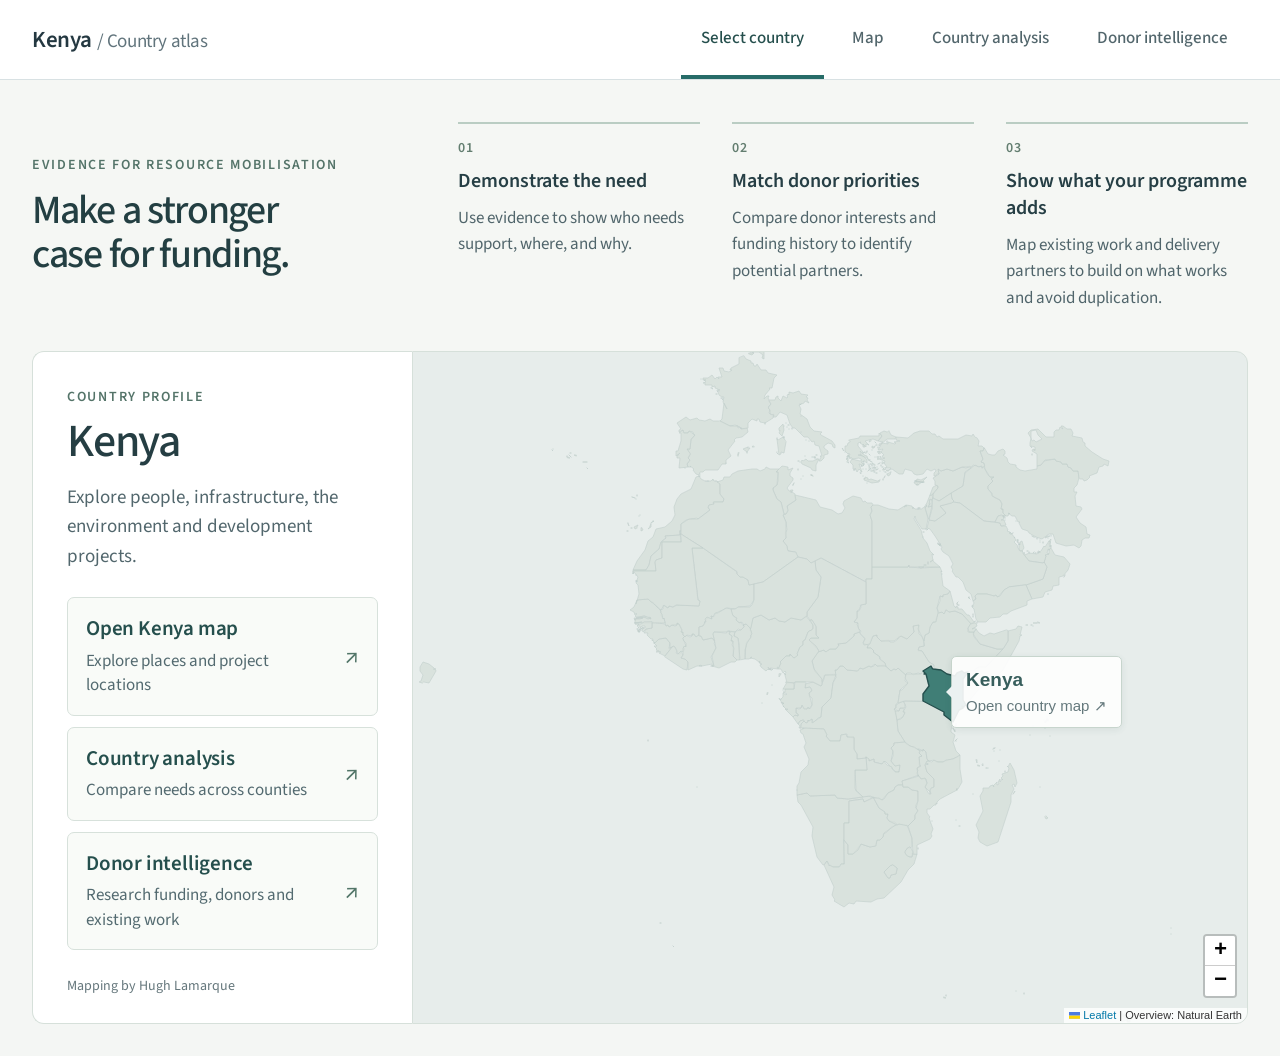
==== commit 861d4d53: "Redesign the Kenya index for readability and clarify donor research Increase typography and navigati" ====
--- a/index.html
+++ b/index.html
@@ -663,16 +663,16 @@
 		print-color-adjust: exact;
 		}
 	}
-</style><link rel="stylesheet" href="assets/index-intro.css?v=20260917-2"></head><body><header class="topnav"><a class="brand" href="#home">Kenya <span>/ Country atlas</span></a><nav aria-label="Main navigation"><a href="#home" data-route="home">Select country</a><a href="#map=kenya" data-route="map=kenya">Map</a><a href="#analysis" data-route="analysis">Country analysis</a><a href="#donors" data-route="donors">Donor intelligence</a></nav></header><section id="home" class="home"><section class="home-story" aria-labelledby="product-purpose"><h1 id="product-purpose">Make a stronger case for funding.</h1><ol><li><strong>Demonstrate the need</strong><p>Use evidence to show who needs support, where, and why.</p></li><li><strong>Match donor priorities</strong><p>Compare donor interests and funding history to identify potential partners.</p></li><li><strong>Show what your programme adds</strong><p>Map existing work and delivery partners to build on what works and avoid duplication.</p></li></ol></section><div class="home-copy"><div><p class="eyebrow">Country analysis</p><h2>Kenya</h2><p>Explore people, infrastructure, the environment and development projects.</p><a class="open" href="#map=kenya"><span>Open Kenya map</span><span>↗</span></a><a class="open" href="#analysis"><span>Country analysis</span><span>↗</span></a><a class="open" href="#donors"><span>Donor intelligence</span><span>↗</span></a></div><footer>Mapping by Hugh Lamarque</footer></div><div id="africa" role="img" aria-label="Map of Africa. Select the highlighted Kenya boundary to open the country map."></div></section><div id="opening" class="loading" role="status" hidden>Opening section…</div><iframe id="frame" title="Kenya analysis" hidden></iframe><div id="error" class="loading" hidden></div><script>/* @preserve
+</style><link rel="stylesheet" href="assets/index-intro.css?v=20260917-3"></head><body><header class="topnav"><a class="brand" href="#home">Kenya <span>/ Country atlas</span></a><nav aria-label="Main navigation"><a href="#home" data-route="home">Select country</a><a href="#map=kenya" data-route="map=kenya">Map</a><a href="#analysis" data-route="analysis">Country analysis</a><a href="#donors" data-route="donors">Donor intelligence</a></nav></header><section id="home" class="home"><section class="home-story" aria-labelledby="product-purpose"><div class="purpose-heading"><p class="purpose-label">Evidence for resource mobilisation</p><h1 id="product-purpose">Make a stronger case for funding.</h1></div><ol><li><strong>Demonstrate the need</strong><p>Use evidence to show who needs support, where, and why.</p></li><li><strong>Match donor priorities</strong><p>Compare donor interests and funding history to identify potential partners.</p></li><li><strong>Show what your programme adds</strong><p>Map existing work and delivery partners to build on what works and avoid duplication.</p></li></ol></section><div class="home-copy"><div><p class="eyebrow">Country profile</p><h2>Kenya</h2><p class="country-intro">Explore people, infrastructure, the environment and development projects.</p><nav class="home-links" aria-label="Explore the Kenya atlas"><a class="open" href="#map=kenya"><span><strong>Open Kenya map</strong><small>Explore places and project locations</small></span><span class="link-arrow" aria-hidden="true">↗</span></a><a class="open" href="#analysis"><span><strong>Country analysis</strong><small>Compare needs across counties</small></span><span class="link-arrow" aria-hidden="true">↗</span></a><a class="open" href="#donors"><span><strong>Donor intelligence</strong><small>Research funding, donors and existing work</small></span><span class="link-arrow" aria-hidden="true">↗</span></a></nav></div><footer>Mapping by Hugh Lamarque</footer></div><div id="africa" role="img" aria-label="Map of Africa. Select the highlighted Kenya boundary to open the country map."></div></section><div id="opening" class="loading" role="status" hidden>Opening section…</div><iframe id="frame" title="Kenya analysis" hidden></iframe><div id="error" class="loading" hidden></div><script>/* @preserve
  * Leaflet 1.9.4, a JS library for interactive maps. https://leafletjs.com
  * (c) 2010-2023 Vladimir Agafonkin, (c) 2010-2011 CloudMade
  */
 !function(t,e){"object"==typeof exports&&"undefined"!=typeof module?e(exports):"function"==typeof define&&define.amd?define(["exports"],e):e((t="undefined"!=typeof globalThis?globalThis:t||self).leaflet={})}(this,function(t){"use strict";function l(t){for(var e,i,n=1,o=arguments.length;n<o;n++)for(e in i=arguments[n])t[e]=i[e];return t}var R=Object.create||function(t){return N.prototype=t,new N};function N(){}function a(t,e){var i,n=Array.prototype.slice;return t.bind?t.bind.apply(t,n.call(arguments,1)):(i=n.call(arguments,2),function(){return t.apply(e,i.length?i.concat(n.call(arguments)):arguments)})}var D=0;function h(t){return"_leaflet_id"in t||(t._leaflet_id=++D),t._leaflet_id}function j(t,e,i){var n,o,s=function(){n=!1,o&&(r.apply(i,o),o=!1)},r=function(){n?o=arguments:(t.apply(i,arguments),setTimeout(s,e),n=!0)};return r}function H(t,e,i){var n=e[1],e=e[0],o=n-e;return t===n&&i?t:((t-e)%o+o)%o+e}function u(){return!1}function i(t,e){return!1===e?t:(e=Math.pow(10,void 0===e?6:e),Math.round(t*e)/e)}function W(t){return t.trim?t.trim():t.replace(/^\s+|\s+$/g,"")}function F(t){return W(t).split(/\s+/)}function c(t,e){for(var i in Object.prototype.hasOwnProperty.call(t,"options")||(t.options=t.options?R(t.options):{}),e)t.options[i]=e[i];return t.options}function U(t,e,i){var n,o=[];for(n in t)o.push(encodeURIComponent(i?n.toUpperCase():n)+"="+encodeURIComponent(t[n]));return(e&&-1!==e.indexOf("?")?"&":"?")+o.join("&")}var V=/\{ *([\w_ -]+) *\}/g;function q(t,i){return t.replace(V,function(t,e){e=i[e];if(void 0===e)throw new Error("No value provided for variable "+t);return e="function"==typeof e?e(i):e})}var d=Array.isArray||function(t){return"[object Array]"===Object.prototype.toString.call(t)};function G(t,e){for(var i=0;i<t.length;i++)if(t[i]===e)return i;return-1}var K="[data-uri]";function Y(t){return window["webkit"+t]||window["moz"+t]||window["ms"+t]}var X=0;function J(t){var e=+new Date,i=Math.max(0,16-(e-X));return X=e+i,window.setTimeout(t,i)}var $=window.requestAnimationFrame||Y("RequestAnimationFrame")||J,Q=window.cancelAnimationFrame||Y("CancelAnimationFrame")||Y("CancelRequestAnimationFrame")||function(t){window.clearTimeout(t)};function x(t,e,i){if(!i||$!==J)return $.call(window,a(t,e));t.call(e)}function r(t){t&&Q.call(window,t)}var tt={__proto__:null,extend:l,create:R,bind:a,get lastId(){return D},stamp:h,throttle:j,wrapNum:H,falseFn:u,formatNum:i,trim:W,splitWords:F,setOptions:c,getParamString:U,template:q,isArray:d,indexOf:G,emptyImageUrl:K,requestFn:$,cancelFn:Q,requestAnimFrame:x,cancelAnimFrame:r};function et(){}et.extend=function(t){function e(){c(this),this.initialize&&this.initialize.apply(this,arguments),this.callInitHooks()}var i,n=e.__super__=this.prototype,o=R(n);for(i in(o.constructor=e).prototype=o,this)Object.prototype.hasOwnProperty.call(this,i)&&"prototype"!==i&&"__super__"!==i&&(e[i]=this[i]);if(t.statics&&l(e,t.statics),t.includes){var s=t.includes;if("undefined"!=typeof L&&L&&L.Mixin){s=d(s)?s:[s];for(var r=0;r<s.length;r++)s[r]===L.Mixin.Events&&console.warn("Deprecated include of L.Mixin.Events: this property will be removed in future releases, please inherit from L.Evented instead.",(new Error).stack)}l.apply(null,[o].concat(t.includes))}return l(o,t),delete o.statics,delete o.includes,o.options&&(o.options=n.options?R(n.options):{},l(o.options,t.options)),o._initHooks=[],o.callInitHooks=function(){if(!this._initHooksCalled){n.callInitHooks&&n.callInitHooks.call(this),this._initHooksCalled=!0;for(var t=0,e=o._initHooks.length;t<e;t++)o._initHooks[t].call(this)}},e},et.include=function(t){var e=this.prototype.options;return l(this.prototype,t),t.options&&(this.prototype.options=e,this.mergeOptions(t.options)),this},et.mergeOptions=function(t){return l(this.prototype.options,t),this},et.addInitHook=function(t){var e=Array.prototype.slice.call(arguments,1),i="function"==typeof t?t:function(){this[t].apply(this,e)};return this.prototype._initHooks=this.prototype._initHooks||[],this.prototype._initHooks.push(i),this};var e={on:function(t,e,i){if("object"==typeof t)for(var n in t)this._on(n,t[n],e);else for(var o=0,s=(t=F(t)).length;o<s;o++)this._on(t[o],e,i);return this},off:function(t,e,i){if(arguments.length)if("object"==typeof t)for(var n in t)this._off(n,t[n],e);else{t=F(t);for(var o=1===arguments.length,s=0,r=t.length;s<r;s++)o?this._off(t[s]):this._off(t[s],e,i)}else delete this._events;return this},_on:function(t,e,i,n){"function"!=typeof e?console.warn("wrong listener type: "+typeof e):!1===this._listens(t,e,i)&&(e={fn:e,ctx:i=i===this?void 0:i},n&&(e.once=!0),this._events=this._events||{},this._events[t]=this._events[t]||[],this._events[t].push(e))},_off:function(t,e,i){var n,o,s;if(this._events&&(n=this._events[t]))if(1===arguments.length){if(this._firingCount)for(o=0,s=n.length;o<s;o++)n[o].fn=u;delete this._events[t]}else"function"!=typeof e?console.warn("wrong listener type: "+typeof e):!1!==(e=this._listens(t,e,i))&&(i=n[e],this._firingCount&&(i.fn=u,this._events[t]=n=n.slice()),n.splice(e,1))},fire:function(t,e,i){if(this.listens(t,i)){var n=l({},e,{type:t,target:this,sourceTarget:e&&e.sourceTarget||this});if(this._events){var o=this._events[t];if(o){this._firingCount=this._firingCount+1||1;for(var s=0,r=o.length;s<r;s++){var a=o[s],h=a.fn;a.once&&this.off(t,h,a.ctx),h.call(a.ctx||this,n)}this._firingCount--}}i&&this._propagateEvent(n)}return this},listens:function(t,e,i,n){"string"!=typeof t&&console.warn('"string" type argument expected');var o=e,s=("function"!=typeof e&&(n=!!e,i=o=void 0),this._events&&this._events[t]);if(s&&s.length&&!1!==this._listens(t,o,i))return!0;if(n)for(var r in this._eventParents)if(this._eventParents[r].listens(t,e,i,n))return!0;return!1},_listens:function(t,e,i){if(this._events){var n=this._events[t]||[];if(!e)return!!n.length;i===this&&(i=void 0);for(var o=0,s=n.length;o<s;o++)if(n[o].fn===e&&n[o].ctx===i)return o}return!1},once:function(t,e,i){if("object"==typeof t)for(var n in t)this._on(n,t[n],e,!0);else for(var o=0,s=(t=F(t)).length;o<s;o++)this._on(t[o],e,i,!0);return this},addEventParent:function(t){return this._eventParents=this._eventParents||{},this._eventParents[h(t)]=t,this},removeEventParent:function(t){return this._eventParents&&delete this._eventParents[h(t)],this},_propagateEvent:function(t){for(var e in this._eventParents)this._eventParents[e].fire(t.type,l({layer:t.target,propagatedFrom:t.target},t),!0)}},it=(e.addEventListener=e.on,e.removeEventListener=e.clearAllEventListeners=e.off,e.addOneTimeEventListener=e.once,e.fireEvent=e.fire,e.hasEventListeners=e.listens,et.extend(e));function p(t,e,i){this.x=i?Math.round(t):t,this.y=i?Math.round(e):e}var nt=Math.trunc||function(t){return 0<t?Math.floor(t):Math.ceil(t)};function m(t,e,i){return t instanceof p?t:d(t)?new p(t[0],t[1]):null==t?t:"object"==typeof t&&"x"in t&&"y"in t?new p(t.x,t.y):new p(t,e,i)}function f(t,e){if(t)for(var i=e?[t,e]:t,n=0,o=i.length;n<o;n++)this.extend(i[n])}function _(t,e){return!t||t instanceof f?t:new f(t,e)}function s(t,e){if(t)for(var i=e?[t,e]:t,n=0,o=i.length;n<o;n++)this.extend(i[n])}function g(t,e){return t instanceof s?t:new s(t,e)}function v(t,e,i){if(isNaN(t)||isNaN(e))throw new Error("Invalid LatLng object: ("+t+", "+e+")");this.lat=+t,this.lng=+e,void 0!==i&&(this.alt=+i)}function w(t,e,i){return t instanceof v?t:d(t)&&"object"!=typeof t[0]?3===t.length?new v(t[0],t[1],t[2]):2===t.length?new v(t[0],t[1]):null:null==t?t:"object"==typeof t&&"lat"in t?new v(t.lat,"lng"in t?t.lng:t.lon,t.alt):void 0===e?null:new v(t,e,i)}p.prototype={clone:function(){return new p(this.x,this.y)},add:function(t){return this.clone()._add(m(t))},_add:function(t){return this.x+=t.x,this.y+=t.y,this},subtract:function(t){return this.clone()._subtract(m(t))},_subtract:function(t){return this.x-=t.x,this.y-=t.y,this},divideBy:function(t){return this.clone()._divideBy(t)},_divideBy:function(t){return this.x/=t,this.y/=t,this},multiplyBy:function(t){return this.clone()._multiplyBy(t)},_multiplyBy:function(t){return this.x*=t,this.y*=t,this},scaleBy:function(t){return new p(this.x*t.x,this.y*t.y)},unscaleBy:function(t){return new p(this.x/t.x,this.y/t.y)},round:function(){return this.clone()._round()},_round:function(){return this.x=Math.round(this.x),this.y=Math.round(this.y),this},floor:function(){return this.clone()._floor()},_floor:function(){return this.x=Math.floor(this.x),this.y=Math.floor(this.y),this},ceil:function(){return this.clone()._ceil()},_ceil:function(){return this.x=Math.ceil(this.x),this.y=Math.ceil(this.y),this},trunc:function(){return this.clone()._trunc()},_trunc:function(){return this.x=nt(this.x),this.y=nt(this.y),this},distanceTo:function(t){var e=(t=m(t)).x-this.x,t=t.y-this.y;return Math.sqrt(e*e+t*t)},equals:function(t){return(t=m(t)).x===this.x&&t.y===this.y},contains:function(t){return t=m(t),Math.abs(t.x)<=Math.abs(this.x)&&Math.abs(t.y)<=Math.abs(this.y)},toString:function(){return"Point("+i(this.x)+", "+i(this.y)+")"}},f.prototype={extend:function(t){var e,i;if(t){if(t instanceof p||"number"==typeof t[0]||"x"in t)e=i=m(t);else if(e=(t=_(t)).min,i=t.max,!e||!i)return this;this.min||this.max?(this.min.x=Math.min(e.x,this.min.x),this.max.x=Math.max(i.x,this.max.x),this.min.y=Math.min(e.y,this.min.y),this.max.y=Math.max(i.y,this.max.y)):(this.min=e.clone(),this.max=i.clone())}return this},getCenter:function(t){return m((this.min.x+this.max.x)/2,(this.min.y+this.max.y)/2,t)},getBottomLeft:function(){return m(this.min.x,this.max.y)},getTopRight:function(){return m(this.max.x,this.min.y)},getTopLeft:function(){return this.min},getBottomRight:function(){return this.max},getSize:function(){return this.max.subtract(this.min)},contains:function(t){var e,i;return(t=("number"==typeof t[0]||t instanceof p?m:_)(t))instanceof f?(e=t.min,i=t.max):e=i=t,e.x>=this.min.x&&i.x<=this.max.x&&e.y>=this.min.y&&i.y<=this.max.y},intersects:function(t){t=_(t);var e=this.min,i=this.max,n=t.min,t=t.max,o=t.x>=e.x&&n.x<=i.x,t=t.y>=e.y&&n.y<=i.y;return o&&t},overlaps:function(t){t=_(t);var e=this.min,i=this.max,n=t.min,t=t.max,o=t.x>e.x&&n.x<i.x,t=t.y>e.y&&n.y<i.y;return o&&t},isValid:function(){return!(!this.min||!this.max)},pad:function(t){var e=this.min,i=this.max,n=Math.abs(e.x-i.x)*t,t=Math.abs(e.y-i.y)*t;return _(m(e.x-n,e.y-t),m(i.x+n,i.y+t))},equals:function(t){return!!t&&(t=_(t),this.min.equals(t.getTopLeft())&&this.max.equals(t.getBottomRight()))}},s.prototype={extend:function(t){var e,i,n=this._southWest,o=this._northEast;if(t instanceof v)i=e=t;else{if(!(t instanceof s))return t?this.extend(w(t)||g(t)):this;if(e=t._southWest,i=t._northEast,!e||!i)return this}return n||o?(n.lat=Math.min(e.lat,n.lat),n.lng=Math.min(e.lng,n.lng),o.lat=Math.max(i.lat,o.lat),o.lng=Math.max(i.lng,o.lng)):(this._southWest=new v(e.lat,e.lng),this._northEast=new v(i.lat,i.lng)),this},pad:function(t){var e=this._southWest,i=this._northEast,n=Math.abs(e.lat-i.lat)*t,t=Math.abs(e.lng-i.lng)*t;return new s(new v(e.lat-n,e.lng-t),new v(i.lat+n,i.lng+t))},getCenter:function(){return new v((this._southWest.lat+this._northEast.lat)/2,(this._southWest.lng+this._northEast.lng)/2)},getSouthWest:function(){return this._southWest},getNorthEast:function(){return this._northEast},getNorthWest:function(){return new v(this.getNorth(),this.getWest())},getSouthEast:function(){return new v(this.getSouth(),this.getEast())},getWest:function(){return this._southWest.lng},getSouth:function(){return this._southWest.lat},getEast:function(){return this._northEast.lng},getNorth:function(){return this._northEast.lat},contains:function(t){t=("number"==typeof t[0]||t instanceof v||"lat"in t?w:g)(t);var e,i,n=this._southWest,o=this._northEast;return t instanceof s?(e=t.getSouthWest(),i=t.getNorthEast()):e=i=t,e.lat>=n.lat&&i.lat<=o.lat&&e.lng>=n.lng&&i.lng<=o.lng},intersects:function(t){t=g(t);var e=this._southWest,i=this._northEast,n=t.getSouthWest(),t=t.getNorthEast(),o=t.lat>=e.lat&&n.lat<=i.lat,t=t.lng>=e.lng&&n.lng<=i.lng;return o&&t},overlaps:function(t){t=g(t);var e=this._southWest,i=this._northEast,n=t.getSouthWest(),t=t.getNorthEast(),o=t.lat>e.lat&&n.lat<i.lat,t=t.lng>e.lng&&n.lng<i.lng;return o&&t},toBBoxString:function(){return[this.getWest(),this.getSouth(),this.getEast(),this.getNorth()].join(",")},equals:function(t,e){return!!t&&(t=g(t),this._southWest.equals(t.getSouthWest(),e)&&this._northEast.equals(t.getNorthEast(),e))},isValid:function(){return!(!this._southWest||!this._northEast)}};var ot={latLngToPoint:function(t,e){t=this.projection.project(t),e=this.scale(e);return this.transformation._transform(t,e)},pointToLatLng:function(t,e){e=this.scale(e),t=this.transformation.untransform(t,e);return this.projection.unproject(t)},project:function(t){return this.projection.project(t)},unproject:function(t){return this.projection.unproject(t)},scale:function(t){return 256*Math.pow(2,t)},zoom:function(t){return Math.log(t/256)/Math.LN2},getProjectedBounds:function(t){var e;return this.infinite?null:(e=this.projection.bounds,t=this.scale(t),new f(this.transformation.transform(e.min,t),this.transformation.transform(e.max,t)))},infinite:!(v.prototype={equals:function(t,e){return!!t&&(t=w(t),Math.max(Math.abs(this.lat-t.lat),Math.abs(this.lng-t.lng))<=(void 0===e?1e-9:e))},toString:function(t){return"LatLng("+i(this.lat,t)+", "+i(this.lng,t)+")"},distanceTo:function(t){return st.distance(this,w(t))},wrap:function(){return st.wrapLatLng(this)},toBounds:function(t){var t=180*t/40075017,e=t/Math.cos(Math.PI/180*this.lat);return g([this.lat-t,this.lng-e],[this.lat+t,this.lng+e])},clone:function(){return new v(this.lat,this.lng,this.alt)}}),wrapLatLng:function(t){var e=this.wrapLng?H(t.lng,this.wrapLng,!0):t.lng;return new v(this.wrapLat?H(t.lat,this.wrapLat,!0):t.lat,e,t.alt)},wrapLatLngBounds:function(t){var e=t.getCenter(),i=this.wrapLatLng(e),n=e.lat-i.lat,e=e.lng-i.lng;return 0==n&&0==e?t:(i=t.getSouthWest(),t=t.getNorthEast(),new s(new v(i.lat-n,i.lng-e),new v(t.lat-n,t.lng-e)))}},st=l({},ot,{wrapLng:[-180,180],R:6371e3,distance:function(t,e){var i=Math.PI/180,n=t.lat*i,o=e.lat*i,s=Math.sin((e.lat-t.lat)*i/2),e=Math.sin((e.lng-t.lng)*i/2),t=s*s+Math.cos(n)*Math.cos(o)*e*e,i=2*Math.atan2(Math.sqrt(t),Math.sqrt(1-t));return this.R*i}}),rt=6378137,rt={R:rt,MAX_LATITUDE:85.0511287798,project:function(t){var e=Math.PI/180,i=this.MAX_LATITUDE,i=Math.max(Math.min(i,t.lat),-i),i=Math.sin(i*e);return new p(this.R*t.lng*e,this.R*Math.log((1+i)/(1-i))/2)},unproject:function(t){var e=180/Math.PI;return new v((2*Math.atan(Math.exp(t.y/this.R))-Math.PI/2)*e,t.x*e/this.R)},bounds:new f([-(rt=rt*Math.PI),-rt],[rt,rt])};function at(t,e,i,n){d(t)?(this._a=t[0],this._b=t[1],this._c=t[2],this._d=t[3]):(this._a=t,this._b=e,this._c=i,this._d=n)}function ht(t,e,i,n){return new at(t,e,i,n)}at.prototype={transform:function(t,e){return this._transform(t.clone(),e)},_transform:function(t,e){return t.x=(e=e||1)*(this._a*t.x+this._b),t.y=e*(this._c*t.y+this._d),t},untransform:function(t,e){return new p((t.x/(e=e||1)-this._b)/this._a,(t.y/e-this._d)/this._c)}};var lt=l({},st,{code:"EPSG:3857",projection:rt,transformation:ht(lt=.5/(Math.PI*rt.R),.5,-lt,.5)}),ut=l({},lt,{code:"EPSG:900913"});function ct(t){return document.createElementNS("http://www.w3.org/2000/svg",t)}function dt(t,e){for(var i,n,o,s,r="",a=0,h=t.length;a<h;a++){for(i=0,n=(o=t[a]).length;i<n;i++)r+=(i?"L":"M")+(s=o[i]).x+" "+s.y;r+=e?b.svg?"z":"x":""}return r||"M0 0"}var _t=document.documentElement.style,pt="ActiveXObject"in window,mt=pt&&!document.addEventListener,n="msLaunchUri"in navigator&&!("documentMode"in document),ft=y("webkit"),gt=y("android"),vt=y("android 2")||y("android 3"),yt=parseInt(/WebKit\/([0-9]+)|$/.exec(navigator.userAgent)[1],10),yt=gt&&y("Google")&&yt<537&&!("AudioNode"in window),xt=!!window.opera,wt=!n&&y("chrome"),bt=y("gecko")&&!ft&&!xt&&!pt,Pt=!wt&&y("safari"),Lt=y("phantom"),o="OTransition"in _t,Tt=0===navigator.platform.indexOf("Win"),Mt=pt&&"transition"in _t,zt="WebKitCSSMatrix"in window&&"m11"in new window.WebKitCSSMatrix&&!vt,_t="MozPerspective"in _t,Ct=!window.L_DISABLE_3D&&(Mt||zt||_t)&&!o&&!Lt,Zt="undefined"!=typeof orientation||y("mobile"),St=Zt&&ft,Et=Zt&&zt,kt=!window.PointerEvent&&window.MSPointerEvent,Ot=!(!window.PointerEvent&&!kt),At="ontouchstart"in window||!!window.TouchEvent,Bt=!window.L_NO_TOUCH&&(At||Ot),It=Zt&&xt,Rt=Zt&&bt,Nt=1<(window.devicePixelRatio||window.screen.deviceXDPI/window.screen.logicalXDPI),Dt=function(){var t=!1;try{var e=Object.defineProperty({},"passive",{get:function(){t=!0}});window.addEventListener("testPassiveEventSupport",u,e),window.removeEventListener("testPassiveEventSupport",u,e)}catch(t){}return t}(),jt=!!document.createElement("canvas").getContext,Ht=!(!document.createElementNS||!ct("svg").createSVGRect),Wt=!!Ht&&((Wt=document.createElement("div")).innerHTML="<svg/>","http://www.w3.org/2000/svg"===(Wt.firstChild&&Wt.firstChild.namespaceURI));function y(t){return 0<=navigator.userAgent.toLowerCase().indexOf(t)}var b={ie:pt,ielt9:mt,edge:n,webkit:ft,android:gt,android23:vt,androidStock:yt,opera:xt,chrome:wt,gecko:bt,safari:Pt,phantom:Lt,opera12:o,win:Tt,ie3d:Mt,webkit3d:zt,gecko3d:_t,any3d:Ct,mobile:Zt,mobileWebkit:St,mobileWebkit3d:Et,msPointer:kt,pointer:Ot,touch:Bt,touchNative:At,mobileOpera:It,mobileGecko:Rt,retina:Nt,passiveEvents:Dt,canvas:jt,svg:Ht,vml:!Ht&&function(){try{var t=document.createElement("div"),e=(t.innerHTML='<v:shape adj="1"/>',t.firstChild);return e.style.behavior="url(#default#VML)",e&&"object"==typeof e.adj}catch(t){return!1}}(),inlineSvg:Wt,mac:0===navigator.platform.indexOf("Mac"),linux:0===navigator.platform.indexOf("Linux")},Ft=b.msPointer?"MSPointerDown":"pointerdown",Ut=b.msPointer?"MSPointerMove":"pointermove",Vt=b.msPointer?"MSPointerUp":"pointerup",qt=b.msPointer?"MSPointerCancel":"pointercancel",Gt={touchstart:Ft,touchmove:Ut,touchend:Vt,touchcancel:qt},Kt={touchstart:function(t,e){e.MSPOINTER_TYPE_TOUCH&&e.pointerType===e.MSPOINTER_TYPE_TOUCH&&O(e);ee(t,e)},touchmove:ee,touchend:ee,touchcancel:ee},Yt={},Xt=!1;function Jt(t,e,i){return"touchstart"!==e||Xt||(document.addEventListener(Ft,$t,!0),document.addEventListener(Ut,Qt,!0),document.addEventListener(Vt,te,!0),document.addEventListener(qt,te,!0),Xt=!0),Kt[e]?(i=Kt[e].bind(this,i),t.addEventListener(Gt[e],i,!1),i):(console.warn("wrong event specified:",e),u)}function $t(t){Yt[t.pointerId]=t}function Qt(t){Yt[t.pointerId]&&(Yt[t.pointerId]=t)}function te(t){delete Yt[t.pointerId]}function ee(t,e){if(e.pointerType!==(e.MSPOINTER_TYPE_MOUSE||"mouse")){for(var i in e.touches=[],Yt)e.touches.push(Yt[i]);e.changedTouches=[e],t(e)}}var ie=200;function ne(t,i){t.addEventListener("dblclick",i);var n,o=0;function e(t){var e;1!==t.detail?n=t.detail:"mouse"===t.pointerType||t.sourceCapabilities&&!t.sourceCapabilities.firesTouchEvents||((e=Ne(t)).some(function(t){return t instanceof HTMLLabelElement&&t.attributes.for})&&!e.some(function(t){return t instanceof HTMLInputElement||t instanceof HTMLSelectElement})||((e=Date.now())-o<=ie?2===++n&&i(function(t){var e,i,n={};for(i in t)e=t[i],n[i]=e&&e.bind?e.bind(t):e;return(t=n).type="dblclick",n.detail=2,n.isTrusted=!1,n._simulated=!0,n}(t)):n=1,o=e))}return t.addEventListener("click",e),{dblclick:i,simDblclick:e}}var oe,se,re,ae,he,le,ue=we(["transform","webkitTransform","OTransform","MozTransform","msTransform"]),ce=we(["webkitTransition","transition","OTransition","MozTransition","msTransition"]),de="webkitTransition"===ce||"OTransition"===ce?ce+"End":"transitionend";function _e(t){return"string"==typeof t?document.getElementById(t):t}function pe(t,e){var i=t.style[e]||t.currentStyle&&t.currentStyle[e];return"auto"===(i=i&&"auto"!==i||!document.defaultView?i:(t=document.defaultView.getComputedStyle(t,null))?t[e]:null)?null:i}function P(t,e,i){t=document.createElement(t);return t.className=e||"",i&&i.appendChild(t),t}function T(t){var e=t.parentNode;e&&e.removeChild(t)}function me(t){for(;t.firstChild;)t.removeChild(t.firstChild)}function fe(t){var e=t.parentNode;e&&e.lastChild!==t&&e.appendChild(t)}function ge(t){var e=t.parentNode;e&&e.firstChild!==t&&e.insertBefore(t,e.firstChild)}function ve(t,e){return void 0!==t.classList?t.classList.contains(e):0<(t=xe(t)).length&&new RegExp("(^|\\s)"+e+"(\\s|$)").test(t)}function M(t,e){var i;if(void 0!==t.classList)for(var n=F(e),o=0,s=n.length;o<s;o++)t.classList.add(n[o]);else ve(t,e)||ye(t,((i=xe(t))?i+" ":"")+e)}function z(t,e){void 0!==t.classList?t.classList.remove(e):ye(t,W((" "+xe(t)+" ").replace(" "+e+" "," ")))}function ye(t,e){void 0===t.className.baseVal?t.className=e:t.className.baseVal=e}function xe(t){return void 0===(t=t.correspondingElement?t.correspondingElement:t).className.baseVal?t.className:t.className.baseVal}function C(t,e){if("opacity"in t.style)t.style.opacity=e;else if("filter"in t.style){var i=!1,n="DXImageTransform.Microsoft.Alpha";try{i=t.filters.item(n)}catch(t){if(1===e)return}e=Math.round(100*e),i?(i.Enabled=100!==e,i.Opacity=e):t.style.filter+=" progid:"+n+"(opacity="+e+")"}}function we(t){for(var e=document.documentElement.style,i=0;i<t.length;i++)if(t[i]in e)return t[i];return!1}function be(t,e,i){e=e||new p(0,0);t.style[ue]=(b.ie3d?"translate("+e.x+"px,"+e.y+"px)":"translate3d("+e.x+"px,"+e.y+"px,0)")+(i?" scale("+i+")":"")}function Z(t,e){t._leaflet_pos=e,b.any3d?be(t,e):(t.style.left=e.x+"px",t.style.top=e.y+"px")}function Pe(t){return t._leaflet_pos||new p(0,0)}function Le(){S(window,"dragstart",O)}function Te(){k(window,"dragstart",O)}function Me(t){for(;-1===t.tabIndex;)t=t.parentNode;t.style&&(ze(),le=(he=t).style.outlineStyle,t.style.outlineStyle="none",S(window,"keydown",ze))}function ze(){he&&(he.style.outlineStyle=le,le=he=void 0,k(window,"keydown",ze))}function Ce(t){for(;!((t=t.parentNode).offsetWidth&&t.offsetHeight||t===document.body););return t}function Ze(t){var e=t.getBoundingClientRect();return{x:e.width/t.offsetWidth||1,y:e.height/t.offsetHeight||1,boundingClientRect:e}}ae="onselectstart"in document?(re=function(){S(window,"selectstart",O)},function(){k(window,"selectstart",O)}):(se=we(["userSelect","WebkitUserSelect","OUserSelect","MozUserSelect","msUserSelect"]),re=function(){var t;se&&(t=document.documentElement.style,oe=t[se],t[se]="none")},function(){se&&(document.documentElement.style[se]=oe,oe=void 0)});pt={__proto__:null,TRANSFORM:ue,TRANSITION:ce,TRANSITION_END:de,get:_e,getStyle:pe,create:P,remove:T,empty:me,toFront:fe,toBack:ge,hasClass:ve,addClass:M,removeClass:z,setClass:ye,getClass:xe,setOpacity:C,testProp:we,setTransform:be,setPosition:Z,getPosition:Pe,get disableTextSelection(){return re},get enableTextSelection(){return ae},disableImageDrag:Le,enableImageDrag:Te,preventOutline:Me,restoreOutline:ze,getSizedParentNode:Ce,getScale:Ze};function S(t,e,i,n){if(e&&"object"==typeof e)for(var o in e)ke(t,o,e[o],i);else for(var s=0,r=(e=F(e)).length;s<r;s++)ke(t,e[s],i,n);return this}var E="_leaflet_events";function k(t,e,i,n){if(1===arguments.length)Se(t),delete t[E];else if(e&&"object"==typeof e)for(var o in e)Oe(t,o,e[o],i);else if(e=F(e),2===arguments.length)Se(t,function(t){return-1!==G(e,t)});else for(var s=0,r=e.length;s<r;s++)Oe(t,e[s],i,n);return this}function Se(t,e){for(var i in t[E]){var n=i.split(/\d/)[0];e&&!e(n)||Oe(t,n,null,null,i)}}var Ee={mouseenter:"mouseover",mouseleave:"mouseout",wheel:!("onwheel"in window)&&"mousewheel"};function ke(e,t,i,n){var o,s,r=t+h(i)+(n?"_"+h(n):"");e[E]&&e[E][r]||(s=o=function(t){return i.call(n||e,t||window.event)},!b.touchNative&&b.pointer&&0===t.indexOf("touch")?o=Jt(e,t,o):b.touch&&"dblclick"===t?o=ne(e,o):"addEventListener"in e?"touchstart"===t||"touchmove"===t||"wheel"===t||"mousewheel"===t?e.addEventListener(Ee[t]||t,o,!!b.passiveEvents&&{passive:!1}):"mouseenter"===t||"mouseleave"===t?e.addEventListener(Ee[t],o=function(t){t=t||window.event,We(e,t)&&s(t)},!1):e.addEventListener(t,s,!1):e.attachEvent("on"+t,o),e[E]=e[E]||{},e[E][r]=o)}function Oe(t,e,i,n,o){o=o||e+h(i)+(n?"_"+h(n):"");var s,r,i=t[E]&&t[E][o];i&&(!b.touchNative&&b.pointer&&0===e.indexOf("touch")?(n=t,r=i,Gt[s=e]?n.removeEventListener(Gt[s],r,!1):console.warn("wrong event specified:",s)):b.touch&&"dblclick"===e?(n=i,(r=t).removeEventListener("dblclick",n.dblclick),r.removeEventListener("click",n.simDblclick)):"removeEventListener"in t?t.removeEventListener(Ee[e]||e,i,!1):t.detachEvent("on"+e,i),t[E][o]=null)}function Ae(t){return t.stopPropagation?t.stopPropagation():t.originalEvent?t.originalEvent._stopped=!0:t.cancelBubble=!0,this}function Be(t){return ke(t,"wheel",Ae),this}function Ie(t){return S(t,"mousedown touchstart dblclick contextmenu",Ae),t._leaflet_disable_click=!0,this}function O(t){return t.preventDefault?t.preventDefault():t.returnValue=!1,this}function Re(t){return O(t),Ae(t),this}function Ne(t){if(t.composedPath)return t.composedPath();for(var e=[],i=t.target;i;)e.push(i),i=i.parentNode;return e}function De(t,e){var i,n;return e?(n=(i=Ze(e)).boundingClientRect,new p((t.clientX-n.left)/i.x-e.clientLeft,(t.clientY-n.top)/i.y-e.clientTop)):new p(t.clientX,t.clientY)}var je=b.linux&&b.chrome?window.devicePixelRatio:b.mac?3*window.devicePixelRatio:0<window.devicePixelRatio?2*window.devicePixelRatio:1;function He(t){return b.edge?t.wheelDeltaY/2:t.deltaY&&0===t.deltaMode?-t.deltaY/je:t.deltaY&&1===t.deltaMode?20*-t.deltaY:t.deltaY&&2===t.deltaMode?60*-t.deltaY:t.deltaX||t.deltaZ?0:t.wheelDelta?(t.wheelDeltaY||t.wheelDelta)/2:t.detail&&Math.abs(t.detail)<32765?20*-t.detail:t.detail?t.detail/-32765*60:0}function We(t,e){var i=e.relatedTarget;if(!i)return!0;try{for(;i&&i!==t;)i=i.parentNode}catch(t){return!1}return i!==t}var mt={__proto__:null,on:S,off:k,stopPropagation:Ae,disableScrollPropagation:Be,disableClickPropagation:Ie,preventDefault:O,stop:Re,getPropagationPath:Ne,getMousePosition:De,getWheelDelta:He,isExternalTarget:We,addListener:S,removeListener:k},Fe=it.extend({run:function(t,e,i,n){this.stop(),this._el=t,this._inProgress=!0,this._duration=i||.25,this._easeOutPower=1/Math.max(n||.5,.2),this._startPos=Pe(t),this._offset=e.subtract(this._startPos),this._startTime=+new Date,this.fire("start"),this._animate()},stop:function(){this._inProgress&&(this._step(!0),this._complete())},_animate:function(){this._animId=x(this._animate,this),this._step()},_step:function(t){var e=+new Date-this._startTime,i=1e3*this._duration;e<i?this._runFrame(this._easeOut(e/i),t):(this._runFrame(1),this._complete())},_runFrame:function(t,e){t=this._startPos.add(this._offset.multiplyBy(t));e&&t._round(),Z(this._el,t),this.fire("step")},_complete:function(){r(this._animId),this._inProgress=!1,this.fire("end")},_easeOut:function(t){return 1-Math.pow(1-t,this._easeOutPower)}}),A=it.extend({options:{crs:lt,center:void 0,zoom:void 0,minZoom:void 0,maxZoom:void 0,layers:[],maxBounds:void 0,renderer:void 0,zoomAnimation:!0,zoomAnimationThreshold:4,fadeAnimation:!0,markerZoomAnimation:!0,transform3DLimit:8388608,zoomSnap:1,zoomDelta:1,trackResize:!0},initialize:function(t,e){e=c(this,e),this._handlers=[],this._layers={},this._zoomBoundLayers={},this._sizeChanged=!0,this._initContainer(t),this._initLayout(),this._onResize=a(this._onResize,this),this._initEvents(),e.maxBounds&&this.setMaxBounds(e.maxBounds),void 0!==e.zoom&&(this._zoom=this._limitZoom(e.zoom)),e.center&&void 0!==e.zoom&&this.setView(w(e.center),e.zoom,{reset:!0}),this.callInitHooks(),this._zoomAnimated=ce&&b.any3d&&!b.mobileOpera&&this.options.zoomAnimation,this._zoomAnimated&&(this._createAnimProxy(),S(this._proxy,de,this._catchTransitionEnd,this)),this._addLayers(this.options.layers)},setView:function(t,e,i){if((e=void 0===e?this._zoom:this._limitZoom(e),t=this._limitCenter(w(t),e,this.options.maxBounds),i=i||{},this._stop(),this._loaded&&!i.reset&&!0!==i)&&(void 0!==i.animate&&(i.zoom=l({animate:i.animate},i.zoom),i.pan=l({animate:i.animate,duration:i.duration},i.pan)),this._zoom!==e?this._tryAnimatedZoom&&this._tryAnimatedZoom(t,e,i.zoom):this._tryAnimatedPan(t,i.pan)))return clearTimeout(this._sizeTimer),this;return this._resetView(t,e,i.pan&&i.pan.noMoveStart),this},setZoom:function(t,e){return this._loaded?this.setView(this.getCenter(),t,{zoom:e}):(this._zoom=t,this)},zoomIn:function(t,e){return t=t||(b.any3d?this.options.zoomDelta:1),this.setZoom(this._zoom+t,e)},zoomOut:function(t,e){return t=t||(b.any3d?this.options.zoomDelta:1),this.setZoom(this._zoom-t,e)},setZoomAround:function(t,e,i){var n=this.getZoomScale(e),o=this.getSize().divideBy(2),t=(t instanceof p?t:this.latLngToContainerPoint(t)).subtract(o).multiplyBy(1-1/n),n=this.containerPointToLatLng(o.add(t));return this.setView(n,e,{zoom:i})},_getBoundsCenterZoom:function(t,e){e=e||{},t=t.getBounds?t.getBounds():g(t);var i=m(e.paddingTopLeft||e.padding||[0,0]),n=m(e.paddingBottomRight||e.padding||[0,0]),o=this.getBoundsZoom(t,!1,i.add(n));return(o="number"==typeof e.maxZoom?Math.min(e.maxZoom,o):o)===1/0?{center:t.getCenter(),zoom:o}:(e=n.subtract(i).divideBy(2),n=this.project(t.getSouthWest(),o),i=this.project(t.getNorthEast(),o),{center:this.unproject(n.add(i).divideBy(2).add(e),o),zoom:o})},fitBounds:function(t,e){if((t=g(t)).isValid())return t=this._getBoundsCenterZoom(t,e),this.setView(t.center,t.zoom,e);throw new Error("Bounds are not valid.")},fitWorld:function(t){return this.fitBounds([[-90,-180],[90,180]],t)},panTo:function(t,e){return this.setView(t,this._zoom,{pan:e})},panBy:function(t,e){var i;return e=e||{},(t=m(t).round()).x||t.y?(!0===e.animate||this.getSize().contains(t)?(this._panAnim||(this._panAnim=new Fe,this._panAnim.on({step:this._onPanTransitionStep,end:this._onPanTransitionEnd},this)),e.noMoveStart||this.fire("movestart"),!1!==e.animate?(M(this._mapPane,"leaflet-pan-anim"),i=this._getMapPanePos().subtract(t).round(),this._panAnim.run(this._mapPane,i,e.duration||.25,e.easeLinearity)):(this._rawPanBy(t),this.fire("move").fire("moveend"))):this._resetView(this.unproject(this.project(this.getCenter()).add(t)),this.getZoom()),this):this.fire("moveend")},flyTo:function(n,o,t){if(!1===(t=t||{}).animate||!b.any3d)return this.setView(n,o,t);this._stop();var s=this.project(this.getCenter()),r=this.project(n),e=this.getSize(),a=this._zoom,h=(n=w(n),o=void 0===o?a:o,Math.max(e.x,e.y)),i=h*this.getZoomScale(a,o),l=r.distanceTo(s)||1,u=1.42,c=u*u;function d(t){t=(i*i-h*h+(t?-1:1)*c*c*l*l)/(2*(t?i:h)*c*l),t=Math.sqrt(t*t+1)-t;return t<1e-9?-18:Math.log(t)}function _(t){return(Math.exp(t)-Math.exp(-t))/2}function p(t){return(Math.exp(t)+Math.exp(-t))/2}var m=d(0);function f(t){return h*(p(m)*(_(t=m+u*t)/p(t))-_(m))/c}var g=Date.now(),v=(d(1)-m)/u,y=t.duration?1e3*t.duration:1e3*v*.8;return this._moveStart(!0,t.noMoveStart),function t(){var e=(Date.now()-g)/y,i=(1-Math.pow(1-e,1.5))*v;e<=1?(this._flyToFrame=x(t,this),this._move(this.unproject(s.add(r.subtract(s).multiplyBy(f(i)/l)),a),this.getScaleZoom(h/(e=i,h*(p(m)/p(m+u*e))),a),{flyTo:!0})):this._move(n,o)._moveEnd(!0)}.call(this),this},flyToBounds:function(t,e){t=this._getBoundsCenterZoom(t,e);return this.flyTo(t.center,t.zoom,e)},setMaxBounds:function(t){return t=g(t),this.listens("moveend",this._panInsideMaxBounds)&&this.off("moveend",this._panInsideMaxBounds),t.isValid()?(this.options.maxBounds=t,this._loaded&&this._panInsideMaxBounds(),this.on("moveend",this._panInsideMaxBounds)):(this.options.maxBounds=null,this)},setMinZoom:function(t){var e=this.options.minZoom;return this.options.minZoom=t,this._loaded&&e!==t&&(this.fire("zoomlevelschange"),this.getZoom()<this.options.minZoom)?this.setZoom(t):this},setMaxZoom:function(t){var e=this.options.maxZoom;return this.options.maxZoom=t,this._loaded&&e!==t&&(this.fire("zoomlevelschange"),this.getZoom()>this.options.maxZoom)?this.setZoom(t):this},panInsideBounds:function(t,e){this._enforcingBounds=!0;var i=this.getCenter(),t=this._limitCenter(i,this._zoom,g(t));return i.equals(t)||this.panTo(t,e),this._enforcingBounds=!1,this},panInside:function(t,e){var i=m((e=e||{}).paddingTopLeft||e.padding||[0,0]),n=m(e.paddingBottomRight||e.padding||[0,0]),o=this.project(this.getCenter()),t=this.project(t),s=this.getPixelBounds(),i=_([s.min.add(i),s.max.subtract(n)]),s=i.getSize();return i.contains(t)||(this._enforcingBounds=!0,n=t.subtract(i.getCenter()),i=i.extend(t).getSize().subtract(s),o.x+=n.x<0?-i.x:i.x,o.y+=n.y<0?-i.y:i.y,this.panTo(this.unproject(o),e),this._enforcingBounds=!1),this},invalidateSize:function(t){if(!this._loaded)return this;t=l({animate:!1,pan:!0},!0===t?{animate:!0}:t);var e=this.getSize(),i=(this._sizeChanged=!0,this._lastCenter=null,this.getSize()),n=e.divideBy(2).round(),o=i.divideBy(2).round(),n=n.subtract(o);return n.x||n.y?(t.animate&&t.pan?this.panBy(n):(t.pan&&this._rawPanBy(n),this.fire("move"),t.debounceMoveend?(clearTimeout(this._sizeTimer),this._sizeTimer=setTimeout(a(this.fire,this,"moveend"),200)):this.fire("moveend")),this.fire("resize",{oldSize:e,newSize:i})):this},stop:function(){return this.setZoom(this._limitZoom(this._zoom)),this.options.zoomSnap||this.fire("viewreset"),this._stop()},locate:function(t){var e,i;return t=this._locateOptions=l({timeout:1e4,watch:!1},t),"geolocation"in navigator?(e=a(this._handleGeolocationResponse,this),i=a(this._handleGeolocationError,this),t.watch?this._locationWatchId=navigator.geolocation.watchPosition(e,i,t):navigator.geolocation.getCurrentPosition(e,i,t)):this._handleGeolocationError({code:0,message:"Geolocation not supported."}),this},stopLocate:function(){return navigator.geolocation&&navigator.geolocation.clearWatch&&navigator.geolocation.clearWatch(this._locationWatchId),this._locateOptions&&(this._locateOptions.setView=!1),this},_handleGeolocationError:function(t){var e;this._container._leaflet_id&&(e=t.code,t=t.message||(1===e?"permission denied":2===e?"position unavailable":"timeout"),this._locateOptions.setView&&!this._loaded&&this.fitWorld(),this.fire("locationerror",{code:e,message:"Geolocation error: "+t+"."}))},_handleGeolocationResponse:function(t){if(this._container._leaflet_id){var e,i,n=new v(t.coords.latitude,t.coords.longitude),o=n.toBounds(2*t.coords.accuracy),s=this._locateOptions,r=(s.setView&&(e=this.getBoundsZoom(o),this.setView(n,s.maxZoom?Math.min(e,s.maxZoom):e)),{latlng:n,bounds:o,timestamp:t.timestamp});for(i in t.coords)"number"==typeof t.coords[i]&&(r[i]=t.coords[i]);this.fire("locationfound",r)}},addHandler:function(t,e){return e&&(e=this[t]=new e(this),this._handlers.push(e),this.options[t]&&e.enable()),this},remove:function(){if(this._initEvents(!0),this.options.maxBounds&&this.off("moveend",this._panInsideMaxBounds),this._containerId!==this._container._leaflet_id)throw new Error("Map container is being reused by another instance");try{delete this._container._leaflet_id,delete this._containerId}catch(t){this._container._leaflet_id=void 0,this._containerId=void 0}for(var t in void 0!==this._locationWatchId&&this.stopLocate(),this._stop(),T(this._mapPane),this._clearControlPos&&this._clearControlPos(),this._resizeRequest&&(r(this._resizeRequest),this._resizeRequest=null),this._clearHandlers(),this._loaded&&this.fire("unload"),this._layers)this._layers[t].remove();for(t in this._panes)T(this._panes[t]);return this._layers=[],this._panes=[],delete this._mapPane,delete this._renderer,this},createPane:function(t,e){e=P("div","leaflet-pane"+(t?" leaflet-"+t.replace("Pane","")+"-pane":""),e||this._mapPane);return t&&(this._panes[t]=e),e},getCenter:function(){return this._checkIfLoaded(),this._lastCenter&&!this._moved()?this._lastCenter.clone():this.layerPointToLatLng(this._getCenterLayerPoint())},getZoom:function(){return this._zoom},getBounds:function(){var t=this.getPixelBounds();return new s(this.unproject(t.getBottomLeft()),this.unproject(t.getTopRight()))},getMinZoom:function(){return void 0===this.options.minZoom?this._layersMinZoom||0:this.options.minZoom},getMaxZoom:function(){return void 0===this.options.maxZoom?void 0===this._layersMaxZoom?1/0:this._layersMaxZoom:this.options.maxZoom},getBoundsZoom:function(t,e,i){t=g(t),i=m(i||[0,0]);var n=this.getZoom()||0,o=this.getMinZoom(),s=this.getMaxZoom(),r=t.getNorthWest(),t=t.getSouthEast(),i=this.getSize().subtract(i),t=_(this.project(t,n),this.project(r,n)).getSize(),r=b.any3d?this.options.zoomSnap:1,a=i.x/t.x,i=i.y/t.y,t=e?Math.max(a,i):Math.min(a,i),n=this.getScaleZoom(t,n);return r&&(n=Math.round(n/(r/100))*(r/100),n=e?Math.ceil(n/r)*r:Math.floor(n/r)*r),Math.max(o,Math.min(s,n))},getSize:function(){return this._size&&!this._sizeChanged||(this._size=new p(this._container.clientWidth||0,this._container.clientHeight||0),this._sizeChanged=!1),this._size.clone()},getPixelBounds:function(t,e){t=this._getTopLeftPoint(t,e);return new f(t,t.add(this.getSize()))},getPixelOrigin:function(){return this._checkIfLoaded(),this._pixelOrigin},getPixelWorldBounds:function(t){return this.options.crs.getProjectedBounds(void 0===t?this.getZoom():t)},getPane:function(t){return"string"==typeof t?this._panes[t]:t},getPanes:function(){return this._panes},getContainer:function(){return this._container},getZoomScale:function(t,e){var i=this.options.crs;return e=void 0===e?this._zoom:e,i.scale(t)/i.scale(e)},getScaleZoom:function(t,e){var i=this.options.crs,t=(e=void 0===e?this._zoom:e,i.zoom(t*i.scale(e)));return isNaN(t)?1/0:t},project:function(t,e){return e=void 0===e?this._zoom:e,this.options.crs.latLngToPoint(w(t),e)},unproject:function(t,e){return e=void 0===e?this._zoom:e,this.options.crs.pointToLatLng(m(t),e)},layerPointToLatLng:function(t){t=m(t).add(this.getPixelOrigin());return this.unproject(t)},latLngToLayerPoint:function(t){return this.project(w(t))._round()._subtract(this.getPixelOrigin())},wrapLatLng:function(t){return this.options.crs.wrapLatLng(w(t))},wrapLatLngBounds:function(t){return this.options.crs.wrapLatLngBounds(g(t))},distance:function(t,e){return this.options.crs.distance(w(t),w(e))},containerPointToLayerPoint:function(t){return m(t).subtract(this._getMapPanePos())},layerPointToContainerPoint:function(t){return m(t).add(this._getMapPanePos())},containerPointToLatLng:function(t){t=this.containerPointToLayerPoint(m(t));return this.layerPointToLatLng(t)},latLngToContainerPoint:function(t){return this.layerPointToContainerPoint(this.latLngToLayerPoint(w(t)))},mouseEventToContainerPoint:function(t){return De(t,this._container)},mouseEventToLayerPoint:function(t){return this.containerPointToLayerPoint(this.mouseEventToContainerPoint(t))},mouseEventToLatLng:function(t){return this.layerPointToLatLng(this.mouseEventToLayerPoint(t))},_initContainer:function(t){t=this._container=_e(t);if(!t)throw new Error("Map container not found.");if(t._leaflet_id)throw new Error("Map container is already initialized.");S(t,"scroll",this._onScroll,this),this._containerId=h(t)},_initLayout:function(){var t=this._container,e=(this._fadeAnimated=this.options.fadeAnimation&&b.any3d,M(t,"leaflet-container"+(b.touch?" leaflet-touch":"")+(b.retina?" leaflet-retina":"")+(b.ielt9?" leaflet-oldie":"")+(b.safari?" leaflet-safari":"")+(this._fadeAnimated?" leaflet-fade-anim":"")),pe(t,"position"));"absolute"!==e&&"relative"!==e&&"fixed"!==e&&"sticky"!==e&&(t.style.position="relative"),this._initPanes(),this._initControlPos&&this._initControlPos()},_initPanes:function(){var t=this._panes={};this._paneRenderers={},this._mapPane=this.createPane("mapPane",this._container),Z(this._mapPane,new p(0,0)),this.createPane("tilePane"),this.createPane("overlayPane"),this.createPane("shadowPane"),this.createPane("markerPane"),this.createPane("tooltipPane"),this.createPane("popupPane"),this.options.markerZoomAnimation||(M(t.markerPane,"leaflet-zoom-hide"),M(t.shadowPane,"leaflet-zoom-hide"))},_resetView:function(t,e,i){Z(this._mapPane,new p(0,0));var n=!this._loaded,o=(this._loaded=!0,e=this._limitZoom(e),this.fire("viewprereset"),this._zoom!==e);this._moveStart(o,i)._move(t,e)._moveEnd(o),this.fire("viewreset"),n&&this.fire("load")},_moveStart:function(t,e){return t&&this.fire("zoomstart"),e||this.fire("movestart"),this},_move:function(t,e,i,n){void 0===e&&(e=this._zoom);var o=this._zoom!==e;return this._zoom=e,this._lastCenter=t,this._pixelOrigin=this._getNewPixelOrigin(t),n?i&&i.pinch&&this.fire("zoom",i):((o||i&&i.pinch)&&this.fire("zoom",i),this.fire("move",i)),this},_moveEnd:function(t){return t&&this.fire("zoomend"),this.fire("moveend")},_stop:function(){return r(this._flyToFrame),this._panAnim&&this._panAnim.stop(),this},_rawPanBy:function(t){Z(this._mapPane,this._getMapPanePos().subtract(t))},_getZoomSpan:function(){return this.getMaxZoom()-this.getMinZoom()},_panInsideMaxBounds:function(){this._enforcingBounds||this.panInsideBounds(this.options.maxBounds)},_checkIfLoaded:function(){if(!this._loaded)throw new Error("Set map center and zoom first.")},_initEvents:function(t){this._targets={};var e=t?k:S;e((this._targets[h(this._container)]=this)._container,"click dblclick mousedown mouseup mouseover mouseout mousemove contextmenu keypress keydown keyup",this._handleDOMEvent,this),this.options.trackResize&&e(window,"resize",this._onResize,this),b.any3d&&this.options.transform3DLimit&&(t?this.off:this.on).call(this,"moveend",this._onMoveEnd)},_onResize:function(){r(this._resizeRequest),this._resizeRequest=x(function(){this.invalidateSize({debounceMoveend:!0})},this)},_onScroll:function(){this._container.scrollTop=0,this._container.scrollLeft=0},_onMoveEnd:function(){var t=this._getMapPanePos();Math.max(Math.abs(t.x),Math.abs(t.y))>=this.options.transform3DLimit&&this._resetView(this.getCenter(),this.getZoom())},_findEventTargets:function(t,e){for(var i,n=[],o="mouseout"===e||"mouseover"===e,s=t.target||t.srcElement,r=!1;s;){if((i=this._targets[h(s)])&&("click"===e||"preclick"===e)&&this._draggableMoved(i)){r=!0;break}if(i&&i.listens(e,!0)){if(o&&!We(s,t))break;if(n.push(i),o)break}if(s===this._container)break;s=s.parentNode}return n=n.length||r||o||!this.listens(e,!0)?n:[this]},_isClickDisabled:function(t){for(;t&&t!==this._container;){if(t._leaflet_disable_click)return!0;t=t.parentNode}},_handleDOMEvent:function(t){var e,i=t.target||t.srcElement;!this._loaded||i._leaflet_disable_events||"click"===t.type&&this._isClickDisabled(i)||("mousedown"===(e=t.type)&&Me(i),this._fireDOMEvent(t,e))},_mouseEvents:["click","dblclick","mouseover","mouseout","contextmenu"],_fireDOMEvent:function(t,e,i){"click"===t.type&&((a=l({},t)).type="preclick",this._fireDOMEvent(a,a.type,i));var n=this._findEventTargets(t,e);if(i){for(var o=[],s=0;s<i.length;s++)i[s].listens(e,!0)&&o.push(i[s]);n=o.concat(n)}if(n.length){"contextmenu"===e&&O(t);var r,a=n[0],h={originalEvent:t};for("keypress"!==t.type&&"keydown"!==t.type&&"keyup"!==t.type&&(r=a.getLatLng&&(!a._radius||a._radius<=10),h.containerPoint=r?this.latLngToContainerPoint(a.getLatLng()):this.mouseEventToContainerPoint(t),h.layerPoint=this.containerPointToLayerPoint(h.containerPoint),h.latlng=r?a.getLatLng():this.layerPointToLatLng(h.layerPoint)),s=0;s<n.length;s++)if(n[s].fire(e,h,!0),h.originalEvent._stopped||!1===n[s].options.bubblingMouseEvents&&-1!==G(this._mouseEvents,e))return}},_draggableMoved:function(t){return(t=t.dragging&&t.dragging.enabled()?t:this).dragging&&t.dragging.moved()||this.boxZoom&&this.boxZoom.moved()},_clearHandlers:function(){for(var t=0,e=this._handlers.length;t<e;t++)this._handlers[t].disable()},whenReady:function(t,e){return this._loaded?t.call(e||this,{target:this}):this.on("load",t,e),this},_getMapPanePos:function(){return Pe(this._mapPane)||new p(0,0)},_moved:function(){var t=this._getMapPanePos();return t&&!t.equals([0,0])},_getTopLeftPoint:function(t,e){return(t&&void 0!==e?this._getNewPixelOrigin(t,e):this.getPixelOrigin()).subtract(this._getMapPanePos())},_getNewPixelOrigin:function(t,e){var i=this.getSize()._divideBy(2);return this.project(t,e)._subtract(i)._add(this._getMapPanePos())._round()},_latLngToNewLayerPoint:function(t,e,i){i=this._getNewPixelOrigin(i,e);return this.project(t,e)._subtract(i)},_latLngBoundsToNewLayerBounds:function(t,e,i){i=this._getNewPixelOrigin(i,e);return _([this.project(t.getSouthWest(),e)._subtract(i),this.project(t.getNorthWest(),e)._subtract(i),this.project(t.getSouthEast(),e)._subtract(i),this.project(t.getNorthEast(),e)._subtract(i)])},_getCenterLayerPoint:function(){return this.containerPointToLayerPoint(this.getSize()._divideBy(2))},_getCenterOffset:function(t){return this.latLngToLayerPoint(t).subtract(this._getCenterLayerPoint())},_limitCenter:function(t,e,i){var n,o;return!i||(n=this.project(t,e),o=this.getSize().divideBy(2),o=new f(n.subtract(o),n.add(o)),o=this._getBoundsOffset(o,i,e),Math.abs(o.x)<=1&&Math.abs(o.y)<=1)?t:this.unproject(n.add(o),e)},_limitOffset:function(t,e){var i;return e?(i=new f((i=this.getPixelBounds()).min.add(t),i.max.add(t)),t.add(this._getBoundsOffset(i,e))):t},_getBoundsOffset:function(t,e,i){e=_(this.project(e.getNorthEast(),i),this.project(e.getSouthWest(),i)),i=e.min.subtract(t.min),e=e.max.subtract(t.max);return new p(this._rebound(i.x,-e.x),this._rebound(i.y,-e.y))},_rebound:function(t,e){return 0<t+e?Math.round(t-e)/2:Math.max(0,Math.ceil(t))-Math.max(0,Math.floor(e))},_limitZoom:function(t){var e=this.getMinZoom(),i=this.getMaxZoom(),n=b.any3d?this.options.zoomSnap:1;return n&&(t=Math.round(t/n)*n),Math.max(e,Math.min(i,t))},_onPanTransitionStep:function(){this.fire("move")},_onPanTransitionEnd:function(){z(this._mapPane,"leaflet-pan-anim"),this.fire("moveend")},_tryAnimatedPan:function(t,e){t=this._getCenterOffset(t)._trunc();return!(!0!==(e&&e.animate)&&!this.getSize().contains(t))&&(this.panBy(t,e),!0)},_createAnimProxy:function(){var t=this._proxy=P("div","leaflet-proxy leaflet-zoom-animated");this._panes.mapPane.appendChild(t),this.on("zoomanim",function(t){var e=ue,i=this._proxy.style[e];be(this._proxy,this.project(t.center,t.zoom),this.getZoomScale(t.zoom,1)),i===this._proxy.style[e]&&this._animatingZoom&&this._onZoomTransitionEnd()},this),this.on("load moveend",this._animMoveEnd,this),this._on("unload",this._destroyAnimProxy,this)},_destroyAnimProxy:function(){T(this._proxy),this.off("load moveend",this._animMoveEnd,this),delete this._proxy},_animMoveEnd:function(){var t=this.getCenter(),e=this.getZoom();be(this._proxy,this.project(t,e),this.getZoomScale(e,1))},_catchTransitionEnd:function(t){this._animatingZoom&&0<=t.propertyName.indexOf("transform")&&this._onZoomTransitionEnd()},_nothingToAnimate:function(){return!this._container.getElementsByClassName("leaflet-zoom-animated").length},_tryAnimatedZoom:function(t,e,i){if(!this._animatingZoom){if(i=i||{},!this._zoomAnimated||!1===i.animate||this._nothingToAnimate()||Math.abs(e-this._zoom)>this.options.zoomAnimationThreshold)return!1;var n=this.getZoomScale(e),n=this._getCenterOffset(t)._divideBy(1-1/n);if(!0!==i.animate&&!this.getSize().contains(n))return!1;x(function(){this._moveStart(!0,i.noMoveStart||!1)._animateZoom(t,e,!0)},this)}return!0},_animateZoom:function(t,e,i,n){this._mapPane&&(i&&(this._animatingZoom=!0,this._animateToCenter=t,this._animateToZoom=e,M(this._mapPane,"leaflet-zoom-anim")),this.fire("zoomanim",{center:t,zoom:e,noUpdate:n}),this._tempFireZoomEvent||(this._tempFireZoomEvent=this._zoom!==this._animateToZoom),this._move(this._animateToCenter,this._animateToZoom,void 0,!0),setTimeout(a(this._onZoomTransitionEnd,this),250))},_onZoomTransitionEnd:function(){this._animatingZoom&&(this._mapPane&&z(this._mapPane,"leaflet-zoom-anim"),this._animatingZoom=!1,this._move(this._animateToCenter,this._animateToZoom,void 0,!0),this._tempFireZoomEvent&&this.fire("zoom"),delete this._tempFireZoomEvent,this.fire("move"),this._moveEnd(!0))}});function Ue(t){return new B(t)}var B=et.extend({options:{position:"topright"},initialize:function(t){c(this,t)},getPosition:function(){return this.options.position},setPosition:function(t){var e=this._map;return e&&e.removeControl(this),this.options.position=t,e&&e.addControl(this),this},getContainer:function(){return this._container},addTo:function(t){this.remove(),this._map=t;var e=this._container=this.onAdd(t),i=this.getPosition(),t=t._controlCorners[i];return M(e,"leaflet-control"),-1!==i.indexOf("bottom")?t.insertBefore(e,t.firstChild):t.appendChild(e),this._map.on("unload",this.remove,this),this},remove:function(){return this._map&&(T(this._container),this.onRemove&&this.onRemove(this._map),this._map.off("unload",this.remove,this),this._map=null),this},_refocusOnMap:function(t){this._map&&t&&0<t.screenX&&0<t.screenY&&this._map.getContainer().focus()}}),Ve=(A.include({addControl:function(t){return t.addTo(this),this},removeControl:function(t){return t.remove(),this},_initControlPos:function(){var i=this._controlCorners={},n="leaflet-",o=this._controlContainer=P("div",n+"control-container",this._container);function t(t,e){i[t+e]=P("div",n+t+" "+n+e,o)}t("top","left"),t("top","right"),t("bottom","left"),t("bottom","right")},_clearControlPos:function(){for(var t in this._controlCorners)T(this._controlCorners[t]);T(this._controlContainer),delete this._controlCorners,delete this._controlContainer}}),B.extend({options:{collapsed:!0,position:"topright",autoZIndex:!0,hideSingleBase:!1,sortLayers:!1,sortFunction:function(t,e,i,n){return i<n?-1:n<i?1:0}},initialize:function(t,e,i){for(var n in c(this,i),this._layerControlInputs=[],this._layers=[],this._lastZIndex=0,this._handlingClick=!1,this._preventClick=!1,t)this._addLayer(t[n],n);for(n in e)this._addLayer(e[n],n,!0)},onAdd:function(t){this._initLayout(),this._update(),(this._map=t).on("zoomend",this._checkDisabledLayers,this);for(var e=0;e<this._layers.length;e++)this._layers[e].layer.on("add remove",this._onLayerChange,this);return this._container},addTo:function(t){return B.prototype.addTo.call(this,t),this._expandIfNotCollapsed()},onRemove:function(){this._map.off("zoomend",this._checkDisabledLayers,this);for(var t=0;t<this._layers.length;t++)this._layers[t].layer.off("add remove",this._onLayerChange,this)},addBaseLayer:function(t,e){return this._addLayer(t,e),this._map?this._update():this},addOverlay:function(t,e){return this._addLayer(t,e,!0),this._map?this._update():this},removeLayer:function(t){t.off("add remove",this._onLayerChange,this);t=this._getLayer(h(t));return t&&this._layers.splice(this._layers.indexOf(t),1),this._map?this._update():this},expand:function(){M(this._container,"leaflet-control-layers-expanded"),this._section.style.height=null;var t=this._map.getSize().y-(this._container.offsetTop+50);return t<this._section.clientHeight?(M(this._section,"leaflet-control-layers-scrollbar"),this._section.style.height=t+"px"):z(this._section,"leaflet-control-layers-scrollbar"),this._checkDisabledLayers(),this},collapse:function(){return z(this._container,"leaflet-control-layers-expanded"),this},_initLayout:function(){var t="leaflet-control-layers",e=this._container=P("div",t),i=this.options.collapsed,n=(e.setAttribute("aria-haspopup",!0),Ie(e),Be(e),this._section=P("section",t+"-list")),o=(i&&(this._map.on("click",this.collapse,this),S(e,{mouseenter:this._expandSafely,mouseleave:this.collapse},this)),this._layersLink=P("a",t+"-toggle",e));o.href="#",o.title="Layers",o.setAttribute("role","button"),S(o,{keydown:function(t){13===t.keyCode&&this._expandSafely()},click:function(t){O(t),this._expandSafely()}},this),i||this.expand(),this._baseLayersList=P("div",t+"-base",n),this._separator=P("div",t+"-separator",n),this._overlaysList=P("div",t+"-overlays",n),e.appendChild(n)},_getLayer:function(t){for(var e=0;e<this._layers.length;e++)if(this._layers[e]&&h(this._layers[e].layer)===t)return this._layers[e]},_addLayer:function(t,e,i){this._map&&t.on("add remove",this._onLayerChange,this),this._layers.push({layer:t,name:e,overlay:i}),this.options.sortLayers&&this._layers.sort(a(function(t,e){return this.options.sortFunction(t.layer,e.layer,t.name,e.name)},this)),this.options.autoZIndex&&t.setZIndex&&(this._lastZIndex++,t.setZIndex(this._lastZIndex)),this._expandIfNotCollapsed()},_update:function(){if(this._container){me(this._baseLayersList),me(this._overlaysList),this._layerControlInputs=[];for(var t,e,i,n=0,o=0;o<this._layers.length;o++)i=this._layers[o],this._addItem(i),e=e||i.overlay,t=t||!i.overlay,n+=i.overlay?0:1;this.options.hideSingleBase&&(this._baseLayersList.style.display=(t=t&&1<n)?"":"none"),this._separator.style.display=e&&t?"":"none"}return this},_onLayerChange:function(t){this._handlingClick||this._update();var e=this._getLayer(h(t.target)),t=e.overlay?"add"===t.type?"overlayadd":"overlayremove":"add"===t.type?"baselayerchange":null;t&&this._map.fire(t,e)},_createRadioElement:function(t,e){t='<input type="radio" class="leaflet-control-layers-selector" name="'+t+'"'+(e?' checked="checked"':"")+"/>",e=document.createElement("div");return e.innerHTML=t,e.firstChild},_addItem:function(t){var e,i=document.createElement("label"),n=this._map.hasLayer(t.layer),n=(t.overlay?((e=document.createElement("input")).type="checkbox",e.className="leaflet-control-layers-selector",e.defaultChecked=n):e=this._createRadioElement("leaflet-base-layers_"+h(this),n),this._layerControlInputs.push(e),e.layerId=h(t.layer),S(e,"click",this._onInputClick,this),document.createElement("span")),o=(n.innerHTML=" "+t.name,document.createElement("span"));return i.appendChild(o),o.appendChild(e),o.appendChild(n),(t.overlay?this._overlaysList:this._baseLayersList).appendChild(i),this._checkDisabledLayers(),i},_onInputClick:function(){if(!this._preventClick){var t,e,i=this._layerControlInputs,n=[],o=[];this._handlingClick=!0;for(var s=i.length-1;0<=s;s--)t=i[s],e=this._getLayer(t.layerId).layer,t.checked?n.push(e):t.checked||o.push(e);for(s=0;s<o.length;s++)this._map.hasLayer(o[s])&&this._map.removeLayer(o[s]);for(s=0;s<n.length;s++)this._map.hasLayer(n[s])||this._map.addLayer(n[s]);this._handlingClick=!1,this._refocusOnMap()}},_checkDisabledLayers:function(){for(var t,e,i=this._layerControlInputs,n=this._map.getZoom(),o=i.length-1;0<=o;o--)t=i[o],e=this._getLayer(t.layerId).layer,t.disabled=void 0!==e.options.minZoom&&n<e.options.minZoom||void 0!==e.options.maxZoom&&n>e.options.maxZoom},_expandIfNotCollapsed:function(){return this._map&&!this.options.collapsed&&this.expand(),this},_expandSafely:function(){var t=this._section,e=(this._preventClick=!0,S(t,"click",O),this.expand(),this);setTimeout(function(){k(t,"click",O),e._preventClick=!1})}})),qe=B.extend({options:{position:"topleft",zoomInText:'<span aria-hidden="true">+</span>',zoomInTitle:"Zoom in",zoomOutText:'<span aria-hidden="true">&#x2212;</span>',zoomOutTitle:"Zoom out"},onAdd:function(t){var e="leaflet-control-zoom",i=P("div",e+" leaflet-bar"),n=this.options;return this._zoomInButton=this._createButton(n.zoomInText,n.zoomInTitle,e+"-in",i,this._zoomIn),this._zoomOutButton=this._createButton(n.zoomOutText,n.zoomOutTitle,e+"-out",i,this._zoomOut),this._updateDisabled(),t.on("zoomend zoomlevelschange",this._updateDisabled,this),i},onRemove:function(t){t.off("zoomend zoomlevelschange",this._updateDisabled,this)},disable:function(){return this._disabled=!0,this._updateDisabled(),this},enable:function(){return this._disabled=!1,this._updateDisabled(),this},_zoomIn:function(t){!this._disabled&&this._map._zoom<this._map.getMaxZoom()&&this._map.zoomIn(this._map.options.zoomDelta*(t.shiftKey?3:1))},_zoomOut:function(t){!this._disabled&&this._map._zoom>this._map.getMinZoom()&&this._map.zoomOut(this._map.options.zoomDelta*(t.shiftKey?3:1))},_createButton:function(t,e,i,n,o){i=P("a",i,n);return i.innerHTML=t,i.href="#",i.title=e,i.setAttribute("role","button"),i.setAttribute("aria-label",e),Ie(i),S(i,"click",Re),S(i,"click",o,this),S(i,"click",this._refocusOnMap,this),i},_updateDisabled:function(){var t=this._map,e="leaflet-disabled";z(this._zoomInButton,e),z(this._zoomOutButton,e),this._zoomInButton.setAttribute("aria-disabled","false"),this._zoomOutButton.setAttribute("aria-disabled","false"),!this._disabled&&t._zoom!==t.getMinZoom()||(M(this._zoomOutButton,e),this._zoomOutButton.setAttribute("aria-disabled","true")),!this._disabled&&t._zoom!==t.getMaxZoom()||(M(this._zoomInButton,e),this._zoomInButton.setAttribute("aria-disabled","true"))}}),Ge=(A.mergeOptions({zoomControl:!0}),A.addInitHook(function(){this.options.zoomControl&&(this.zoomControl=new qe,this.addControl(this.zoomControl))}),B.extend({options:{position:"bottomleft",maxWidth:100,metric:!0,imperial:!0},onAdd:function(t){var e="leaflet-control-scale",i=P("div",e),n=this.options;return this._addScales(n,e+"-line",i),t.on(n.updateWhenIdle?"moveend":"move",this._update,this),t.whenReady(this._update,this),i},onRemove:function(t){t.off(this.options.updateWhenIdle?"moveend":"move",this._update,this)},_addScales:function(t,e,i){t.metric&&(this._mScale=P("div",e,i)),t.imperial&&(this._iScale=P("div",e,i))},_update:function(){var t=this._map,e=t.getSize().y/2,t=t.distance(t.containerPointToLatLng([0,e]),t.containerPointToLatLng([this.options.maxWidth,e]));this._updateScales(t)},_updateScales:function(t){this.options.metric&&t&&this._updateMetric(t),this.options.imperial&&t&&this._updateImperial(t)},_updateMetric:function(t){var e=this._getRoundNum(t);this._updateScale(this._mScale,e<1e3?e+" m":e/1e3+" km",e/t)},_updateImperial:function(t){var e,i,t=3.2808399*t;5280<t?(i=this._getRoundNum(e=t/5280),this._updateScale(this._iScale,i+" mi",i/e)):(i=this._getRoundNum(t),this._updateScale(this._iScale,i+" ft",i/t))},_updateScale:function(t,e,i){t.style.width=Math.round(this.options.maxWidth*i)+"px",t.innerHTML=e},_getRoundNum:function(t){var e=Math.pow(10,(Math.floor(t)+"").length-1),t=t/e;return e*(t=10<=t?10:5<=t?5:3<=t?3:2<=t?2:1)}})),Ke=B.extend({options:{position:"bottomright",prefix:'<a href="https://leafletjs.com" title="A JavaScript library for interactive maps">'+(b.inlineSvg?'<svg aria-hidden="true" xmlns="http://www.w3.org/2000/svg" width="12" height="8" viewBox="0 0 12 8" class="leaflet-attribution-flag"><path fill="#4C7BE1" d="M0 0h12v4H0z"/><path fill="#FFD500" d="M0 4h12v3H0z"/><path fill="#E0BC00" d="M0 7h12v1H0z"/></svg> ':"")+"Leaflet</a>"},initialize:function(t){c(this,t),this._attributions={}},onAdd:function(t){for(var e in(t.attributionControl=this)._container=P("div","leaflet-control-attribution"),Ie(this._container),t._layers)t._layers[e].getAttribution&&this.addAttribution(t._layers[e].getAttribution());return this._update(),t.on("layeradd",this._addAttribution,this),this._container},onRemove:function(t){t.off("layeradd",this._addAttribution,this)},_addAttribution:function(t){t.layer.getAttribution&&(this.addAttribution(t.layer.getAttribution()),t.layer.once("remove",function(){this.removeAttribution(t.layer.getAttribution())},this))},setPrefix:function(t){return this.options.prefix=t,this._update(),this},addAttribution:function(t){return t&&(this._attributions[t]||(this._attributions[t]=0),this._attributions[t]++,this._update()),this},removeAttribution:function(t){return t&&this._attributions[t]&&(this._attributions[t]--,this._update()),this},_update:function(){if(this._map){var t,e=[];for(t in this._attributions)this._attributions[t]&&e.push(t);var i=[];this.options.prefix&&i.push(this.options.prefix),e.length&&i.push(e.join(", ")),this._container.innerHTML=i.join(' <span aria-hidden="true">|</span> ')}}}),n=(A.mergeOptions({attributionControl:!0}),A.addInitHook(function(){this.options.attributionControl&&(new Ke).addTo(this)}),B.Layers=Ve,B.Zoom=qe,B.Scale=Ge,B.Attribution=Ke,Ue.layers=function(t,e,i){return new Ve(t,e,i)},Ue.zoom=function(t){return new qe(t)},Ue.scale=function(t){return new Ge(t)},Ue.attribution=function(t){return new Ke(t)},et.extend({initialize:function(t){this._map=t},enable:function(){return this._enabled||(this._enabled=!0,this.addHooks()),this},disable:function(){return this._enabled&&(this._enabled=!1,this.removeHooks()),this},enabled:function(){return!!this._enabled}})),ft=(n.addTo=function(t,e){return t.addHandler(e,this),this},{Events:e}),Ye=b.touch?"touchstart mousedown":"mousedown",Xe=it.extend({options:{clickTolerance:3},initialize:function(t,e,i,n){c(this,n),this._element=t,this._dragStartTarget=e||t,this._preventOutline=i},enable:function(){this._enabled||(S(this._dragStartTarget,Ye,this._onDown,this),this._enabled=!0)},disable:function(){this._enabled&&(Xe._dragging===this&&this.finishDrag(!0),k(this._dragStartTarget,Ye,this._onDown,this),this._enabled=!1,this._moved=!1)},_onDown:function(t){var e,i;this._enabled&&(this._moved=!1,ve(this._element,"leaflet-zoom-anim")||(t.touches&&1!==t.touches.length?Xe._dragging===this&&this.finishDrag():Xe._dragging||t.shiftKey||1!==t.which&&1!==t.button&&!t.touches||((Xe._dragging=this)._preventOutline&&Me(this._element),Le(),re(),this._moving||(this.fire("down"),i=t.touches?t.touches[0]:t,e=Ce(this._element),this._startPoint=new p(i.clientX,i.clientY),this._startPos=Pe(this._element),this._parentScale=Ze(e),i="mousedown"===t.type,S(document,i?"mousemove":"touchmove",this._onMove,this),S(document,i?"mouseup":"touchend touchcancel",this._onUp,this)))))},_onMove:function(t){var e;this._enabled&&(t.touches&&1<t.touches.length?this._moved=!0:!(e=new p((e=t.touches&&1===t.touches.length?t.touches[0]:t).clientX,e.clientY)._subtract(this._startPoint)).x&&!e.y||Math.abs(e.x)+Math.abs(e.y)<this.options.clickTolerance||(e.x/=this._parentScale.x,e.y/=this._parentScale.y,O(t),this._moved||(this.fire("dragstart"),this._moved=!0,M(document.body,"leaflet-dragging"),this._lastTarget=t.target||t.srcElement,window.SVGElementInstance&&this._lastTarget instanceof window.SVGElementInstance&&(this._lastTarget=this._lastTarget.correspondingUseElement),M(this._lastTarget,"leaflet-drag-target")),this._newPos=this._startPos.add(e),this._moving=!0,this._lastEvent=t,this._updatePosition()))},_updatePosition:function(){var t={originalEvent:this._lastEvent};this.fire("predrag",t),Z(this._element,this._newPos),this.fire("drag",t)},_onUp:function(){this._enabled&&this.finishDrag()},finishDrag:function(t){z(document.body,"leaflet-dragging"),this._lastTarget&&(z(this._lastTarget,"leaflet-drag-target"),this._lastTarget=null),k(document,"mousemove touchmove",this._onMove,this),k(document,"mouseup touchend touchcancel",this._onUp,this),Te(),ae();var e=this._moved&&this._moving;this._moving=!1,Xe._dragging=!1,e&&this.fire("dragend",{noInertia:t,distance:this._newPos.distanceTo(this._startPos)})}});function Je(t,e,i){for(var n,o,s,r,a,h,l,u=[1,4,2,8],c=0,d=t.length;c<d;c++)t[c]._code=si(t[c],e);for(s=0;s<4;s++){for(h=u[s],n=[],c=0,o=(d=t.length)-1;c<d;o=c++)r=t[c],a=t[o],r._code&h?a._code&h||((l=oi(a,r,h,e,i))._code=si(l,e),n.push(l)):(a._code&h&&((l=oi(a,r,h,e,i))._code=si(l,e),n.push(l)),n.push(r));t=n}return t}function $e(t,e){var i,n,o,s,r,a,h;if(!t||0===t.length)throw new Error("latlngs not passed");I(t)||(console.warn("latlngs are not flat! Only the first ring will be used"),t=t[0]);for(var l=w([0,0]),u=g(t),c=(u.getNorthWest().distanceTo(u.getSouthWest())*u.getNorthEast().distanceTo(u.getNorthWest())<1700&&(l=Qe(t)),t.length),d=[],_=0;_<c;_++){var p=w(t[_]);d.push(e.project(w([p.lat-l.lat,p.lng-l.lng])))}for(_=r=a=h=0,i=c-1;_<c;i=_++)n=d[_],o=d[i],s=n.y*o.x-o.y*n.x,a+=(n.x+o.x)*s,h+=(n.y+o.y)*s,r+=3*s;u=0===r?d[0]:[a/r,h/r],u=e.unproject(m(u));return w([u.lat+l.lat,u.lng+l.lng])}function Qe(t){for(var e=0,i=0,n=0,o=0;o<t.length;o++){var s=w(t[o]);e+=s.lat,i+=s.lng,n++}return w([e/n,i/n])}var ti,gt={__proto__:null,clipPolygon:Je,polygonCenter:$e,centroid:Qe};function ei(t,e){if(e&&t.length){var i=t=function(t,e){for(var i=[t[0]],n=1,o=0,s=t.length;n<s;n++)(function(t,e){var i=e.x-t.x,e=e.y-t.y;return i*i+e*e})(t[n],t[o])>e&&(i.push(t[n]),o=n);o<s-1&&i.push(t[s-1]);return i}(t,e=e*e),n=i.length,o=new(typeof Uint8Array!=void 0+""?Uint8Array:Array)(n);o[0]=o[n-1]=1,function t(e,i,n,o,s){var r,a,h,l=0;for(a=o+1;a<=s-1;a++)h=ri(e[a],e[o],e[s],!0),l<h&&(r=a,l=h);n<l&&(i[r]=1,t(e,i,n,o,r),t(e,i,n,r,s))}(i,o,e,0,n-1);var s,r=[];for(s=0;s<n;s++)o[s]&&r.push(i[s]);return r}return t.slice()}function ii(t,e,i){return Math.sqrt(ri(t,e,i,!0))}function ni(t,e,i,n,o){var s,r,a,h=n?ti:si(t,i),l=si(e,i);for(ti=l;;){if(!(h|l))return[t,e];if(h&l)return!1;a=si(r=oi(t,e,s=h||l,i,o),i),s===h?(t=r,h=a):(e=r,l=a)}}function oi(t,e,i,n,o){var s,r,a=e.x-t.x,e=e.y-t.y,h=n.min,n=n.max;return 8&i?(s=t.x+a*(n.y-t.y)/e,r=n.y):4&i?(s=t.x+a*(h.y-t.y)/e,r=h.y):2&i?(s=n.x,r=t.y+e*(n.x-t.x)/a):1&i&&(s=h.x,r=t.y+e*(h.x-t.x)/a),new p(s,r,o)}function si(t,e){var i=0;return t.x<e.min.x?i|=1:t.x>e.max.x&&(i|=2),t.y<e.min.y?i|=4:t.y>e.max.y&&(i|=8),i}function ri(t,e,i,n){var o=e.x,e=e.y,s=i.x-o,r=i.y-e,a=s*s+r*r;return 0<a&&(1<(a=((t.x-o)*s+(t.y-e)*r)/a)?(o=i.x,e=i.y):0<a&&(o+=s*a,e+=r*a)),s=t.x-o,r=t.y-e,n?s*s+r*r:new p(o,e)}function I(t){return!d(t[0])||"object"!=typeof t[0][0]&&void 0!==t[0][0]}function ai(t){return console.warn("Deprecated use of _flat, please use L.LineUtil.isFlat instead."),I(t)}function hi(t,e){var i,n,o,s,r,a;if(!t||0===t.length)throw new Error("latlngs not passed");I(t)||(console.warn("latlngs are not flat! Only the first ring will be used"),t=t[0]);for(var h=w([0,0]),l=g(t),u=(l.getNorthWest().distanceTo(l.getSouthWest())*l.getNorthEast().distanceTo(l.getNorthWest())<1700&&(h=Qe(t)),t.length),c=[],d=0;d<u;d++){var _=w(t[d]);c.push(e.project(w([_.lat-h.lat,_.lng-h.lng])))}for(i=d=0;d<u-1;d++)i+=c[d].distanceTo(c[d+1])/2;if(0===i)a=c[0];else for(n=d=0;d<u-1;d++)if(o=c[d],s=c[d+1],i<(n+=r=o.distanceTo(s))){a=[s.x-(r=(n-i)/r)*(s.x-o.x),s.y-r*(s.y-o.y)];break}l=e.unproject(m(a));return w([l.lat+h.lat,l.lng+h.lng])}var vt={__proto__:null,simplify:ei,pointToSegmentDistance:ii,closestPointOnSegment:function(t,e,i){return ri(t,e,i)},clipSegment:ni,_getEdgeIntersection:oi,_getBitCode:si,_sqClosestPointOnSegment:ri,isFlat:I,_flat:ai,polylineCenter:hi},yt={project:function(t){return new p(t.lng,t.lat)},unproject:function(t){return new v(t.y,t.x)},bounds:new f([-180,-90],[180,90])},xt={R:6378137,R_MINOR:6356752.314245179,bounds:new f([-20037508.34279,-15496570.73972],[20037508.34279,18764656.23138]),project:function(t){var e=Math.PI/180,i=this.R,n=t.lat*e,o=this.R_MINOR/i,o=Math.sqrt(1-o*o),s=o*Math.sin(n),s=Math.tan(Math.PI/4-n/2)/Math.pow((1-s)/(1+s),o/2),n=-i*Math.log(Math.max(s,1e-10));return new p(t.lng*e*i,n)},unproject:function(t){for(var e,i=180/Math.PI,n=this.R,o=this.R_MINOR/n,s=Math.sqrt(1-o*o),r=Math.exp(-t.y/n),a=Math.PI/2-2*Math.atan(r),h=0,l=.1;h<15&&1e-7<Math.abs(l);h++)e=s*Math.sin(a),e=Math.pow((1-e)/(1+e),s/2),a+=l=Math.PI/2-2*Math.atan(r*e)-a;return new v(a*i,t.x*i/n)}},wt={__proto__:null,LonLat:yt,Mercator:xt,SphericalMercator:rt},Pt=l({},st,{code:"EPSG:3395",projection:xt,transformation:ht(bt=.5/(Math.PI*xt.R),.5,-bt,.5)}),li=l({},st,{code:"EPSG:4326",projection:yt,transformation:ht(1/180,1,-1/180,.5)}),Lt=l({},ot,{projection:yt,transformation:ht(1,0,-1,0),scale:function(t){return Math.pow(2,t)},zoom:function(t){return Math.log(t)/Math.LN2},distance:function(t,e){var i=e.lng-t.lng,e=e.lat-t.lat;return Math.sqrt(i*i+e*e)},infinite:!0}),o=(ot.Earth=st,ot.EPSG3395=Pt,ot.EPSG3857=lt,ot.EPSG900913=ut,ot.EPSG4326=li,ot.Simple=Lt,it.extend({options:{pane:"overlayPane",attribution:null,bubblingMouseEvents:!0},addTo:function(t){return t.addLayer(this),this},remove:function(){return this.removeFrom(this._map||this._mapToAdd)},removeFrom:function(t){return t&&t.removeLayer(this),this},getPane:function(t){return this._map.getPane(t?this.options[t]||t:this.options.pane)},addInteractiveTarget:function(t){return this._map._targets[h(t)]=this},removeInteractiveTarget:function(t){return delete this._map._targets[h(t)],this},getAttribution:function(){return this.options.attribution},_layerAdd:function(t){var e,i=t.target;i.hasLayer(this)&&(this._map=i,this._zoomAnimated=i._zoomAnimated,this.getEvents&&(e=this.getEvents(),i.on(e,this),this.once("remove",function(){i.off(e,this)},this)),this.onAdd(i),this.fire("add"),i.fire("layeradd",{layer:this}))}})),ui=(A.include({addLayer:function(t){var e;if(t._layerAdd)return e=h(t),this._layers[e]||((this._layers[e]=t)._mapToAdd=this,t.beforeAdd&&t.beforeAdd(this),this.whenReady(t._layerAdd,t)),this;throw new Error("The provided object is not a Layer.")},removeLayer:function(t){var e=h(t);return this._layers[e]&&(this._loaded&&t.onRemove(this),delete this._layers[e],this._loaded&&(this.fire("layerremove",{layer:t}),t.fire("remove")),t._map=t._mapToAdd=null),this},hasLayer:function(t){return h(t)in this._layers},eachLayer:function(t,e){for(var i in this._layers)t.call(e,this._layers[i]);return this},_addLayers:function(t){for(var e=0,i=(t=t?d(t)?t:[t]:[]).length;e<i;e++)this.addLayer(t[e])},_addZoomLimit:function(t){isNaN(t.options.maxZoom)&&isNaN(t.options.minZoom)||(this._zoomBoundLayers[h(t)]=t,this._updateZoomLevels())},_removeZoomLimit:function(t){t=h(t);this._zoomBoundLayers[t]&&(delete this._zoomBoundLayers[t],this._updateZoomLevels())},_updateZoomLevels:function(){var t,e=1/0,i=-1/0,n=this._getZoomSpan();for(t in this._zoomBoundLayers)var o=this._zoomBoundLayers[t].options,e=void 0===o.minZoom?e:Math.min(e,o.minZoom),i=void 0===o.maxZoom?i:Math.max(i,o.maxZoom);this._layersMaxZoom=i===-1/0?void 0:i,this._layersMinZoom=e===1/0?void 0:e,n!==this._getZoomSpan()&&this.fire("zoomlevelschange"),void 0===this.options.maxZoom&&this._layersMaxZoom&&this.getZoom()>this._layersMaxZoom&&this.setZoom(this._layersMaxZoom),void 0===this.options.minZoom&&this._layersMinZoom&&this.getZoom()<this._layersMinZoom&&this.setZoom(this._layersMinZoom)}}),o.extend({initialize:function(t,e){var i,n;if(c(this,e),this._layers={},t)for(i=0,n=t.length;i<n;i++)this.addLayer(t[i])},addLayer:function(t){var e=this.getLayerId(t);return this._layers[e]=t,this._map&&this._map.addLayer(t),this},removeLayer:function(t){t=t in this._layers?t:this.getLayerId(t);return this._map&&this._layers[t]&&this._map.removeLayer(this._layers[t]),delete this._layers[t],this},hasLayer:function(t){return("number"==typeof t?t:this.getLayerId(t))in this._layers},clearLayers:function(){return this.eachLayer(this.removeLayer,this)},invoke:function(t){var e,i,n=Array.prototype.slice.call(arguments,1);for(e in this._layers)(i=this._layers[e])[t]&&i[t].apply(i,n);return this},onAdd:function(t){this.eachLayer(t.addLayer,t)},onRemove:function(t){this.eachLayer(t.removeLayer,t)},eachLayer:function(t,e){for(var i in this._layers)t.call(e,this._layers[i]);return this},getLayer:function(t){return this._layers[t]},getLayers:function(){var t=[];return this.eachLayer(t.push,t),t},setZIndex:function(t){return this.invoke("setZIndex",t)},getLayerId:h})),ci=ui.extend({addLayer:function(t){return this.hasLayer(t)?this:(t.addEventParent(this),ui.prototype.addLayer.call(this,t),this.fire("layeradd",{layer:t}))},removeLayer:function(t){return this.hasLayer(t)?((t=t in this._layers?this._layers[t]:t).removeEventParent(this),ui.prototype.removeLayer.call(this,t),this.fire("layerremove",{layer:t})):this},setStyle:function(t){return this.invoke("setStyle",t)},bringToFront:function(){return this.invoke("bringToFront")},bringToBack:function(){return this.invoke("bringToBack")},getBounds:function(){var t,e=new s;for(t in this._layers){var i=this._layers[t];e.extend(i.getBounds?i.getBounds():i.getLatLng())}return e}}),di=et.extend({options:{popupAnchor:[0,0],tooltipAnchor:[0,0],crossOrigin:!1},initialize:function(t){c(this,t)},createIcon:function(t){return this._createIcon("icon",t)},createShadow:function(t){return this._createIcon("shadow",t)},_createIcon:function(t,e){var i=this._getIconUrl(t);if(i)return i=this._createImg(i,e&&"IMG"===e.tagName?e:null),this._setIconStyles(i,t),!this.options.crossOrigin&&""!==this.options.crossOrigin||(i.crossOrigin=!0===this.options.crossOrigin?"":this.options.crossOrigin),i;if("icon"===t)throw new Error("iconUrl not set in Icon options (see the docs).");return null},_setIconStyles:function(t,e){var i=this.options,n=i[e+"Size"],n=m(n="number"==typeof n?[n,n]:n),o=m("shadow"===e&&i.shadowAnchor||i.iconAnchor||n&&n.divideBy(2,!0));t.className="leaflet-marker-"+e+" "+(i.className||""),o&&(t.style.marginLeft=-o.x+"px",t.style.marginTop=-o.y+"px"),n&&(t.style.width=n.x+"px",t.style.height=n.y+"px")},_createImg:function(t,e){return(e=e||document.createElement("img")).src=t,e},_getIconUrl:function(t){return b.retina&&this.options[t+"RetinaUrl"]||this.options[t+"Url"]}});var _i=di.extend({options:{iconUrl:"marker-icon.png",iconRetinaUrl:"marker-icon-2x.png",shadowUrl:"marker-shadow.png",iconSize:[25,41],iconAnchor:[12,41],popupAnchor:[1,-34],tooltipAnchor:[16,-28],shadowSize:[41,41]},_getIconUrl:function(t){return"string"!=typeof _i.imagePath&&(_i.imagePath=this._detectIconPath()),(this.options.imagePath||_i.imagePath)+di.prototype._getIconUrl.call(this,t)},_stripUrl:function(t){function e(t,e,i){return(e=e.exec(t))&&e[i]}return(t=e(t,/^url\((['"])?(.+)\1\)$/,2))&&e(t,/^(.*)marker-icon\.png$/,1)},_detectIconPath:function(){var t=P("div","leaflet-default-icon-path",document.body),e=pe(t,"background-image")||pe(t,"backgroundImage");return document.body.removeChild(t),(e=this._stripUrl(e))?e:(t=document.querySelector('link[href$="leaflet.css"]'))?t.href.substring(0,t.href.length-"leaflet.css".length-1):""}}),pi=n.extend({initialize:function(t){this._marker=t},addHooks:function(){var t=this._marker._icon;this._draggable||(this._draggable=new Xe(t,t,!0)),this._draggable.on({dragstart:this._onDragStart,predrag:this._onPreDrag,drag:this._onDrag,dragend:this._onDragEnd},this).enable(),M(t,"leaflet-marker-draggable")},removeHooks:function(){this._draggable.off({dragstart:this._onDragStart,predrag:this._onPreDrag,drag:this._onDrag,dragend:this._onDragEnd},this).disable(),this._marker._icon&&z(this._marker._icon,"leaflet-marker-draggable")},moved:function(){return this._draggable&&this._draggable._moved},_adjustPan:function(t){var e=this._marker,i=e._map,n=this._marker.options.autoPanSpeed,o=this._marker.options.autoPanPadding,s=Pe(e._icon),r=i.getPixelBounds(),a=i.getPixelOrigin(),a=_(r.min._subtract(a).add(o),r.max._subtract(a).subtract(o));a.contains(s)||(o=m((Math.max(a.max.x,s.x)-a.max.x)/(r.max.x-a.max.x)-(Math.min(a.min.x,s.x)-a.min.x)/(r.min.x-a.min.x),(Math.max(a.max.y,s.y)-a.max.y)/(r.max.y-a.max.y)-(Math.min(a.min.y,s.y)-a.min.y)/(r.min.y-a.min.y)).multiplyBy(n),i.panBy(o,{animate:!1}),this._draggable._newPos._add(o),this._draggable._startPos._add(o),Z(e._icon,this._draggable._newPos),this._onDrag(t),this._panRequest=x(this._adjustPan.bind(this,t)))},_onDragStart:function(){this._oldLatLng=this._marker.getLatLng(),this._marker.closePopup&&this._marker.closePopup(),this._marker.fire("movestart").fire("dragstart")},_onPreDrag:function(t){this._marker.options.autoPan&&(r(this._panRequest),this._panRequest=x(this._adjustPan.bind(this,t)))},_onDrag:function(t){var e=this._marker,i=e._shadow,n=Pe(e._icon),o=e._map.layerPointToLatLng(n);i&&Z(i,n),e._latlng=o,t.latlng=o,t.oldLatLng=this._oldLatLng,e.fire("move",t).fire("drag",t)},_onDragEnd:function(t){r(this._panRequest),delete this._oldLatLng,this._marker.fire("moveend").fire("dragend",t)}}),mi=o.extend({options:{icon:new _i,interactive:!0,keyboard:!0,title:"",alt:"Marker",zIndexOffset:0,opacity:1,riseOnHover:!1,riseOffset:250,pane:"markerPane",shadowPane:"shadowPane",bubblingMouseEvents:!1,autoPanOnFocus:!0,draggable:!1,autoPan:!1,autoPanPadding:[50,50],autoPanSpeed:10},initialize:function(t,e){c(this,e),this._latlng=w(t)},onAdd:function(t){this._zoomAnimated=this._zoomAnimated&&t.options.markerZoomAnimation,this._zoomAnimated&&t.on("zoomanim",this._animateZoom,this),this._initIcon(),this.update()},onRemove:function(t){this.dragging&&this.dragging.enabled()&&(this.options.draggable=!0,this.dragging.removeHooks()),delete this.dragging,this._zoomAnimated&&t.off("zoomanim",this._animateZoom,this),this._removeIcon(),this._removeShadow()},getEvents:function(){return{zoom:this.update,viewreset:this.update}},getLatLng:function(){return this._latlng},setLatLng:function(t){var e=this._latlng;return this._latlng=w(t),this.update(),this.fire("move",{oldLatLng:e,latlng:this._latlng})},setZIndexOffset:function(t){return this.options.zIndexOffset=t,this.update()},getIcon:function(){return this.options.icon},setIcon:function(t){return this.options.icon=t,this._map&&(this._initIcon(),this.update()),this._popup&&this.bindPopup(this._popup,this._popup.options),this},getElement:function(){return this._icon},update:function(){var t;return this._icon&&this._map&&(t=this._map.latLngToLayerPoint(this._latlng).round(),this._setPos(t)),this},_initIcon:function(){var t=this.options,e="leaflet-zoom-"+(this._zoomAnimated?"animated":"hide"),i=t.icon.createIcon(this._icon),n=!1,i=(i!==this._icon&&(this._icon&&this._removeIcon(),n=!0,t.title&&(i.title=t.title),"IMG"===i.tagName&&(i.alt=t.alt||"")),M(i,e),t.keyboard&&(i.tabIndex="0",i.setAttribute("role","button")),this._icon=i,t.riseOnHover&&this.on({mouseover:this._bringToFront,mouseout:this._resetZIndex}),this.options.autoPanOnFocus&&S(i,"focus",this._panOnFocus,this),t.icon.createShadow(this._shadow)),o=!1;i!==this._shadow&&(this._removeShadow(),o=!0),i&&(M(i,e),i.alt=""),this._shadow=i,t.opacity<1&&this._updateOpacity(),n&&this.getPane().appendChild(this._icon),this._initInteraction(),i&&o&&this.getPane(t.shadowPane).appendChild(this._shadow)},_removeIcon:function(){this.options.riseOnHover&&this.off({mouseover:this._bringToFront,mouseout:this._resetZIndex}),this.options.autoPanOnFocus&&k(this._icon,"focus",this._panOnFocus,this),T(this._icon),this.removeInteractiveTarget(this._icon),this._icon=null},_removeShadow:function(){this._shadow&&T(this._shadow),this._shadow=null},_setPos:function(t){this._icon&&Z(this._icon,t),this._shadow&&Z(this._shadow,t),this._zIndex=t.y+this.options.zIndexOffset,this._resetZIndex()},_updateZIndex:function(t){this._icon&&(this._icon.style.zIndex=this._zIndex+t)},_animateZoom:function(t){t=this._map._latLngToNewLayerPoint(this._latlng,t.zoom,t.center).round();this._setPos(t)},_initInteraction:function(){var t;this.options.interactive&&(M(this._icon,"leaflet-interactive"),this.addInteractiveTarget(this._icon),pi&&(t=this.options.draggable,this.dragging&&(t=this.dragging.enabled(),this.dragging.disable()),this.dragging=new pi(this),t&&this.dragging.enable()))},setOpacity:function(t){return this.options.opacity=t,this._map&&this._updateOpacity(),this},_updateOpacity:function(){var t=this.options.opacity;this._icon&&C(this._icon,t),this._shadow&&C(this._shadow,t)},_bringToFront:function(){this._updateZIndex(this.options.riseOffset)},_resetZIndex:function(){this._updateZIndex(0)},_panOnFocus:function(){var t,e,i=this._map;i&&(t=(e=this.options.icon.options).iconSize?m(e.iconSize):m(0,0),e=e.iconAnchor?m(e.iconAnchor):m(0,0),i.panInside(this._latlng,{paddingTopLeft:e,paddingBottomRight:t.subtract(e)}))},_getPopupAnchor:function(){return this.options.icon.options.popupAnchor},_getTooltipAnchor:function(){return this.options.icon.options.tooltipAnchor}});var fi=o.extend({options:{stroke:!0,color:"#3388ff",weight:3,opacity:1,lineCap:"round",lineJoin:"round",dashArray:null,dashOffset:null,fill:!1,fillColor:null,fillOpacity:.2,fillRule:"evenodd",interactive:!0,bubblingMouseEvents:!0},beforeAdd:function(t){this._renderer=t.getRenderer(this)},onAdd:function(){this._renderer._initPath(this),this._reset(),this._renderer._addPath(this)},onRemove:function(){this._renderer._removePath(this)},redraw:function(){return this._map&&this._renderer._updatePath(this),this},setStyle:function(t){return c(this,t),this._renderer&&(this._renderer._updateStyle(this),this.options.stroke&&t&&Object.prototype.hasOwnProperty.call(t,"weight")&&this._updateBounds()),this},bringToFront:function(){return this._renderer&&this._renderer._bringToFront(this),this},bringToBack:function(){return this._renderer&&this._renderer._bringToBack(this),this},getElement:function(){return this._path},_reset:function(){this._project(),this._update()},_clickTolerance:function(){return(this.options.stroke?this.options.weight/2:0)+(this._renderer.options.tolerance||0)}}),gi=fi.extend({options:{fill:!0,radius:10},initialize:function(t,e){c(this,e),this._latlng=w(t),this._radius=this.options.radius},setLatLng:function(t){var e=this._latlng;return this._latlng=w(t),this.redraw(),this.fire("move",{oldLatLng:e,latlng:this._latlng})},getLatLng:function(){return this._latlng},setRadius:function(t){return this.options.radius=this._radius=t,this.redraw()},getRadius:function(){return this._radius},setStyle:function(t){var e=t&&t.radius||this._radius;return fi.prototype.setStyle.call(this,t),this.setRadius(e),this},_project:function(){this._point=this._map.latLngToLayerPoint(this._latlng),this._updateBounds()},_updateBounds:function(){var t=this._radius,e=this._radiusY||t,i=this._clickTolerance(),t=[t+i,e+i];this._pxBounds=new f(this._point.subtract(t),this._point.add(t))},_update:function(){this._map&&this._updatePath()},_updatePath:function(){this._renderer._updateCircle(this)},_empty:function(){return this._radius&&!this._renderer._bounds.intersects(this._pxBounds)},_containsPoint:function(t){return t.distanceTo(this._point)<=this._radius+this._clickTolerance()}});var vi=gi.extend({initialize:function(t,e,i){if(c(this,e="number"==typeof e?l({},i,{radius:e}):e),this._latlng=w(t),isNaN(this.options.radius))throw new Error("Circle radius cannot be NaN");this._mRadius=this.options.radius},setRadius:function(t){return this._mRadius=t,this.redraw()},getRadius:function(){return this._mRadius},getBounds:function(){var t=[this._radius,this._radiusY||this._radius];return new s(this._map.layerPointToLatLng(this._point.subtract(t)),this._map.layerPointToLatLng(this._point.add(t)))},setStyle:fi.prototype.setStyle,_project:function(){var t,e,i,n,o,s=this._latlng.lng,r=this._latlng.lat,a=this._map,h=a.options.crs;h.distance===st.distance?(n=Math.PI/180,o=this._mRadius/st.R/n,t=a.project([r+o,s]),e=a.project([r-o,s]),e=t.add(e).divideBy(2),i=a.unproject(e).lat,n=Math.acos((Math.cos(o*n)-Math.sin(r*n)*Math.sin(i*n))/(Math.cos(r*n)*Math.cos(i*n)))/n,!isNaN(n)&&0!==n||(n=o/Math.cos(Math.PI/180*r)),this._point=e.subtract(a.getPixelOrigin()),this._radius=isNaN(n)?0:e.x-a.project([i,s-n]).x,this._radiusY=e.y-t.y):(o=h.unproject(h.project(this._latlng).subtract([this._mRadius,0])),this._point=a.latLngToLayerPoint(this._latlng),this._radius=this._point.x-a.latLngToLayerPoint(o).x),this._updateBounds()}});var yi=fi.extend({options:{smoothFactor:1,noClip:!1},initialize:function(t,e){c(this,e),this._setLatLngs(t)},getLatLngs:function(){return this._latlngs},setLatLngs:function(t){return this._setLatLngs(t),this.redraw()},isEmpty:function(){return!this._latlngs.length},closestLayerPoint:function(t){for(var e=1/0,i=null,n=ri,o=0,s=this._parts.length;o<s;o++)for(var r=this._parts[o],a=1,h=r.length;a<h;a++){var l,u,c=n(t,l=r[a-1],u=r[a],!0);c<e&&(e=c,i=n(t,l,u))}return i&&(i.distance=Math.sqrt(e)),i},getCenter:function(){if(this._map)return hi(this._defaultShape(),this._map.options.crs);throw new Error("Must add layer to map before using getCenter()")},getBounds:function(){return this._bounds},addLatLng:function(t,e){return e=e||this._defaultShape(),t=w(t),e.push(t),this._bounds.extend(t),this.redraw()},_setLatLngs:function(t){this._bounds=new s,this._latlngs=this._convertLatLngs(t)},_defaultShape:function(){return I(this._latlngs)?this._latlngs:this._latlngs[0]},_convertLatLngs:function(t){for(var e=[],i=I(t),n=0,o=t.length;n<o;n++)i?(e[n]=w(t[n]),this._bounds.extend(e[n])):e[n]=this._convertLatLngs(t[n]);return e},_project:function(){var t=new f;this._rings=[],this._projectLatlngs(this._latlngs,this._rings,t),this._bounds.isValid()&&t.isValid()&&(this._rawPxBounds=t,this._updateBounds())},_updateBounds:function(){var t=this._clickTolerance(),t=new p(t,t);this._rawPxBounds&&(this._pxBounds=new f([this._rawPxBounds.min.subtract(t),this._rawPxBounds.max.add(t)]))},_projectLatlngs:function(t,e,i){var n,o,s=t[0]instanceof v,r=t.length;if(s){for(o=[],n=0;n<r;n++)o[n]=this._map.latLngToLayerPoint(t[n]),i.extend(o[n]);e.push(o)}else for(n=0;n<r;n++)this._projectLatlngs(t[n],e,i)},_clipPoints:function(){var t=this._renderer._bounds;if(this._parts=[],this._pxBounds&&this._pxBounds.intersects(t))if(this.options.noClip)this._parts=this._rings;else for(var e,i,n,o,s=this._parts,r=0,a=0,h=this._rings.length;r<h;r++)for(e=0,i=(o=this._rings[r]).length;e<i-1;e++)(n=ni(o[e],o[e+1],t,e,!0))&&(s[a]=s[a]||[],s[a].push(n[0]),n[1]===o[e+1]&&e!==i-2||(s[a].push(n[1]),a++))},_simplifyPoints:function(){for(var t=this._parts,e=this.options.smoothFactor,i=0,n=t.length;i<n;i++)t[i]=ei(t[i],e)},_update:function(){this._map&&(this._clipPoints(),this._simplifyPoints(),this._updatePath())},_updatePath:function(){this._renderer._updatePoly(this)},_containsPoint:function(t,e){var i,n,o,s,r,a,h=this._clickTolerance();if(this._pxBounds&&this._pxBounds.contains(t))for(i=0,s=this._parts.length;i<s;i++)for(n=0,o=(r=(a=this._parts[i]).length)-1;n<r;o=n++)if((e||0!==n)&&ii(t,a[o],a[n])<=h)return!0;return!1}});yi._flat=ai;var xi=yi.extend({options:{fill:!0},isEmpty:function(){return!this._latlngs.length||!this._latlngs[0].length},getCenter:function(){if(this._map)return $e(this._defaultShape(),this._map.options.crs);throw new Error("Must add layer to map before using getCenter()")},_convertLatLngs:function(t){var t=yi.prototype._convertLatLngs.call(this,t),e=t.length;return 2<=e&&t[0]instanceof v&&t[0].equals(t[e-1])&&t.pop(),t},_setLatLngs:function(t){yi.prototype._setLatLngs.call(this,t),I(this._latlngs)&&(this._latlngs=[this._latlngs])},_defaultShape:function(){return(I(this._latlngs[0])?this._latlngs:this._latlngs[0])[0]},_clipPoints:function(){var t=this._renderer._bounds,e=this.options.weight,e=new p(e,e),t=new f(t.min.subtract(e),t.max.add(e));if(this._parts=[],this._pxBounds&&this._pxBounds.intersects(t))if(this.options.noClip)this._parts=this._rings;else for(var i,n=0,o=this._rings.length;n<o;n++)(i=Je(this._rings[n],t,!0)).length&&this._parts.push(i)},_updatePath:function(){this._renderer._updatePoly(this,!0)},_containsPoint:function(t){var e,i,n,o,s,r,a,h,l=!1;if(!this._pxBounds||!this._pxBounds.contains(t))return!1;for(o=0,a=this._parts.length;o<a;o++)for(s=0,r=(h=(e=this._parts[o]).length)-1;s<h;r=s++)i=e[s],n=e[r],i.y>t.y!=n.y>t.y&&t.x<(n.x-i.x)*(t.y-i.y)/(n.y-i.y)+i.x&&(l=!l);return l||yi.prototype._containsPoint.call(this,t,!0)}});var wi=ci.extend({initialize:function(t,e){c(this,e),this._layers={},t&&this.addData(t)},addData:function(t){var e,i,n,o=d(t)?t:t.features;if(o){for(e=0,i=o.length;e<i;e++)((n=o[e]).geometries||n.geometry||n.features||n.coordinates)&&this.addData(n);return this}var s,r=this.options;return(!r.filter||r.filter(t))&&(s=bi(t,r))?(s.feature=Zi(t),s.defaultOptions=s.options,this.resetStyle(s),r.onEachFeature&&r.onEachFeature(t,s),this.addLayer(s)):this},resetStyle:function(t){return void 0===t?this.eachLayer(this.resetStyle,this):(t.options=l({},t.defaultOptions),this._setLayerStyle(t,this.options.style),this)},setStyle:function(e){return this.eachLayer(function(t){this._setLayerStyle(t,e)},this)},_setLayerStyle:function(t,e){t.setStyle&&("function"==typeof e&&(e=e(t.feature)),t.setStyle(e))}});function bi(t,e){var i,n,o,s,r="Feature"===t.type?t.geometry:t,a=r?r.coordinates:null,h=[],l=e&&e.pointToLayer,u=e&&e.coordsToLatLng||Li;if(!a&&!r)return null;switch(r.type){case"Point":return Pi(l,t,i=u(a),e);case"MultiPoint":for(o=0,s=a.length;o<s;o++)i=u(a[o]),h.push(Pi(l,t,i,e));return new ci(h);case"LineString":case"MultiLineString":return n=Ti(a,"LineString"===r.type?0:1,u),new yi(n,e);case"Polygon":case"MultiPolygon":return n=Ti(a,"Polygon"===r.type?1:2,u),new xi(n,e);case"GeometryCollection":for(o=0,s=r.geometries.length;o<s;o++){var c=bi({geometry:r.geometries[o],type:"Feature",properties:t.properties},e);c&&h.push(c)}return new ci(h);case"FeatureCollection":for(o=0,s=r.features.length;o<s;o++){var d=bi(r.features[o],e);d&&h.push(d)}return new ci(h);default:throw new Error("Invalid GeoJSON object.")}}function Pi(t,e,i,n){return t?t(e,i):new mi(i,n&&n.markersInheritOptions&&n)}function Li(t){return new v(t[1],t[0],t[2])}function Ti(t,e,i){for(var n,o=[],s=0,r=t.length;s<r;s++)n=e?Ti(t[s],e-1,i):(i||Li)(t[s]),o.push(n);return o}function Mi(t,e){return void 0!==(t=w(t)).alt?[i(t.lng,e),i(t.lat,e),i(t.alt,e)]:[i(t.lng,e),i(t.lat,e)]}function zi(t,e,i,n){for(var o=[],s=0,r=t.length;s<r;s++)o.push(e?zi(t[s],I(t[s])?0:e-1,i,n):Mi(t[s],n));return!e&&i&&0<o.length&&o.push(o[0].slice()),o}function Ci(t,e){return t.feature?l({},t.feature,{geometry:e}):Zi(e)}function Zi(t){return"Feature"===t.type||"FeatureCollection"===t.type?t:{type:"Feature",properties:{},geometry:t}}Tt={toGeoJSON:function(t){return Ci(this,{type:"Point",coordinates:Mi(this.getLatLng(),t)})}};function Si(t,e){return new wi(t,e)}mi.include(Tt),vi.include(Tt),gi.include(Tt),yi.include({toGeoJSON:function(t){var e=!I(this._latlngs);return Ci(this,{type:(e?"Multi":"")+"LineString",coordinates:zi(this._latlngs,e?1:0,!1,t)})}}),xi.include({toGeoJSON:function(t){var e=!I(this._latlngs),i=e&&!I(this._latlngs[0]),t=zi(this._latlngs,i?2:e?1:0,!0,t);return Ci(this,{type:(i?"Multi":"")+"Polygon",coordinates:t=e?t:[t]})}}),ui.include({toMultiPoint:function(e){var i=[];return this.eachLayer(function(t){i.push(t.toGeoJSON(e).geometry.coordinates)}),Ci(this,{type:"MultiPoint",coordinates:i})},toGeoJSON:function(e){var i,n,t=this.feature&&this.feature.geometry&&this.feature.geometry.type;return"MultiPoint"===t?this.toMultiPoint(e):(i="GeometryCollection"===t,n=[],this.eachLayer(function(t){t.toGeoJSON&&(t=t.toGeoJSON(e),i?n.push(t.geometry):"FeatureCollection"===(t=Zi(t)).type?n.push.apply(n,t.features):n.push(t))}),i?Ci(this,{geometries:n,type:"GeometryCollection"}):{type:"FeatureCollection",features:n})}});var Mt=Si,Ei=o.extend({options:{opacity:1,alt:"",interactive:!1,crossOrigin:!1,errorOverlayUrl:"",zIndex:1,className:""},initialize:function(t,e,i){this._url=t,this._bounds=g(e),c(this,i)},onAdd:function(){this._image||(this._initImage(),this.options.opacity<1&&this._updateOpacity()),this.options.interactive&&(M(this._image,"leaflet-interactive"),this.addInteractiveTarget(this._image)),this.getPane().appendChild(this._image),this._reset()},onRemove:function(){T(this._image),this.options.interactive&&this.removeInteractiveTarget(this._image)},setOpacity:function(t){return this.options.opacity=t,this._image&&this._updateOpacity(),this},setStyle:function(t){return t.opacity&&this.setOpacity(t.opacity),this},bringToFront:function(){return this._map&&fe(this._image),this},bringToBack:function(){return this._map&&ge(this._image),this},setUrl:function(t){return this._url=t,this._image&&(this._image.src=t),this},setBounds:function(t){return this._bounds=g(t),this._map&&this._reset(),this},getEvents:function(){var t={zoom:this._reset,viewreset:this._reset};return this._zoomAnimated&&(t.zoomanim=this._animateZoom),t},setZIndex:function(t){return this.options.zIndex=t,this._updateZIndex(),this},getBounds:function(){return this._bounds},getElement:function(){return this._image},_initImage:function(){var t="IMG"===this._url.tagName,e=this._image=t?this._url:P("img");M(e,"leaflet-image-layer"),this._zoomAnimated&&M(e,"leaflet-zoom-animated"),this.options.className&&M(e,this.options.className),e.onselectstart=u,e.onmousemove=u,e.onload=a(this.fire,this,"load"),e.onerror=a(this._overlayOnError,this,"error"),!this.options.crossOrigin&&""!==this.options.crossOrigin||(e.crossOrigin=!0===this.options.crossOrigin?"":this.options.crossOrigin),this.options.zIndex&&this._updateZIndex(),t?this._url=e.src:(e.src=this._url,e.alt=this.options.alt)},_animateZoom:function(t){var e=this._map.getZoomScale(t.zoom),t=this._map._latLngBoundsToNewLayerBounds(this._bounds,t.zoom,t.center).min;be(this._image,t,e)},_reset:function(){var t=this._image,e=new f(this._map.latLngToLayerPoint(this._bounds.getNorthWest()),this._map.latLngToLayerPoint(this._bounds.getSouthEast())),i=e.getSize();Z(t,e.min),t.style.width=i.x+"px",t.style.height=i.y+"px"},_updateOpacity:function(){C(this._image,this.options.opacity)},_updateZIndex:function(){this._image&&void 0!==this.options.zIndex&&null!==this.options.zIndex&&(this._image.style.zIndex=this.options.zIndex)},_overlayOnError:function(){this.fire("error");var t=this.options.errorOverlayUrl;t&&this._url!==t&&(this._url=t,this._image.src=t)},getCenter:function(){return this._bounds.getCenter()}}),ki=Ei.extend({options:{autoplay:!0,loop:!0,keepAspectRatio:!0,muted:!1,playsInline:!0},_initImage:function(){var t="VIDEO"===this._url.tagName,e=this._image=t?this._url:P("video");if(M(e,"leaflet-image-layer"),this._zoomAnimated&&M(e,"leaflet-zoom-animated"),this.options.className&&M(e,this.options.className),e.onselectstart=u,e.onmousemove=u,e.onloadeddata=a(this.fire,this,"load"),t){for(var i=e.getElementsByTagName("source"),n=[],o=0;o<i.length;o++)n.push(i[o].src);this._url=0<i.length?n:[e.src]}else{d(this._url)||(this._url=[this._url]),!this.options.keepAspectRatio&&Object.prototype.hasOwnProperty.call(e.style,"objectFit")&&(e.style.objectFit="fill"),e.autoplay=!!this.options.autoplay,e.loop=!!this.options.loop,e.muted=!!this.options.muted,e.playsInline=!!this.options.playsInline;for(var s=0;s<this._url.length;s++){var r=P("source");r.src=this._url[s],e.appendChild(r)}}}});var Oi=Ei.extend({_initImage:function(){var t=this._image=this._url;M(t,"leaflet-image-layer"),this._zoomAnimated&&M(t,"leaflet-zoom-animated"),this.options.className&&M(t,this.options.className),t.onselectstart=u,t.onmousemove=u}});var Ai=o.extend({options:{interactive:!1,offset:[0,0],className:"",pane:void 0,content:""},initialize:function(t,e){t&&(t instanceof v||d(t))?(this._latlng=w(t),c(this,e)):(c(this,t),this._source=e),this.options.content&&(this._content=this.options.content)},openOn:function(t){return(t=arguments.length?t:this._source._map).hasLayer(this)||t.addLayer(this),this},close:function(){return this._map&&this._map.removeLayer(this),this},toggle:function(t){return this._map?this.close():(arguments.length?this._source=t:t=this._source,this._prepareOpen(),this.openOn(t._map)),this},onAdd:function(t){this._zoomAnimated=t._zoomAnimated,this._container||this._initLayout(),t._fadeAnimated&&C(this._container,0),clearTimeout(this._removeTimeout),this.getPane().appendChild(this._container),this.update(),t._fadeAnimated&&C(this._container,1),this.bringToFront(),this.options.interactive&&(M(this._container,"leaflet-interactive"),this.addInteractiveTarget(this._container))},onRemove:function(t){t._fadeAnimated?(C(this._container,0),this._removeTimeout=setTimeout(a(T,void 0,this._container),200)):T(this._container),this.options.interactive&&(z(this._container,"leaflet-interactive"),this.removeInteractiveTarget(this._container))},getLatLng:function(){return this._latlng},setLatLng:function(t){return this._latlng=w(t),this._map&&(this._updatePosition(),this._adjustPan()),this},getContent:function(){return this._content},setContent:function(t){return this._content=t,this.update(),this},getElement:function(){return this._container},update:function(){this._map&&(this._container.style.visibility="hidden",this._updateContent(),this._updateLayout(),this._updatePosition(),this._container.style.visibility="",this._adjustPan())},getEvents:function(){var t={zoom:this._updatePosition,viewreset:this._updatePosition};return this._zoomAnimated&&(t.zoomanim=this._animateZoom),t},isOpen:function(){return!!this._map&&this._map.hasLayer(this)},bringToFront:function(){return this._map&&fe(this._container),this},bringToBack:function(){return this._map&&ge(this._container),this},_prepareOpen:function(t){if(!(i=this._source)._map)return!1;if(i instanceof ci){var e,i=null,n=this._source._layers;for(e in n)if(n[e]._map){i=n[e];break}if(!i)return!1;this._source=i}if(!t)if(i.getCenter)t=i.getCenter();else if(i.getLatLng)t=i.getLatLng();else{if(!i.getBounds)throw new Error("Unable to get source layer LatLng.");t=i.getBounds().getCenter()}return this.setLatLng(t),this._map&&this.update(),!0},_updateContent:function(){if(this._content){var t=this._contentNode,e="function"==typeof this._content?this._content(this._source||this):this._content;if("string"==typeof e)t.innerHTML=e;else{for(;t.hasChildNodes();)t.removeChild(t.firstChild);t.appendChild(e)}this.fire("contentupdate")}},_updatePosition:function(){var t,e,i;this._map&&(e=this._map.latLngToLayerPoint(this._latlng),t=m(this.options.offset),i=this._getAnchor(),this._zoomAnimated?Z(this._container,e.add(i)):t=t.add(e).add(i),e=this._containerBottom=-t.y,i=this._containerLeft=-Math.round(this._containerWidth/2)+t.x,this._container.style.bottom=e+"px",this._container.style.left=i+"px")},_getAnchor:function(){return[0,0]}}),Bi=(A.include({_initOverlay:function(t,e,i,n){var o=e;return o instanceof t||(o=new t(n).setContent(e)),i&&o.setLatLng(i),o}}),o.include({_initOverlay:function(t,e,i,n){var o=i;return o instanceof t?(c(o,n),o._source=this):(o=e&&!n?e:new t(n,this)).setContent(i),o}}),Ai.extend({options:{pane:"popupPane",offset:[0,7],maxWidth:300,minWidth:50,maxHeight:null,autoPan:!0,autoPanPaddingTopLeft:null,autoPanPaddingBottomRight:null,autoPanPadding:[5,5],keepInView:!1,closeButton:!0,autoClose:!0,closeOnEscapeKey:!0,className:""},openOn:function(t){return!(t=arguments.length?t:this._source._map).hasLayer(this)&&t._popup&&t._popup.options.autoClose&&t.removeLayer(t._popup),t._popup=this,Ai.prototype.openOn.call(this,t)},onAdd:function(t){Ai.prototype.onAdd.call(this,t),t.fire("popupopen",{popup:this}),this._source&&(this._source.fire("popupopen",{popup:this},!0),this._source instanceof fi||this._source.on("preclick",Ae))},onRemove:function(t){Ai.prototype.onRemove.call(this,t),t.fire("popupclose",{popup:this}),this._source&&(this._source.fire("popupclose",{popup:this},!0),this._source instanceof fi||this._source.off("preclick",Ae))},getEvents:function(){var t=Ai.prototype.getEvents.call(this);return(void 0!==this.options.closeOnClick?this.options.closeOnClick:this._map.options.closePopupOnClick)&&(t.preclick=this.close),this.options.keepInView&&(t.moveend=this._adjustPan),t},_initLayout:function(){var t="leaflet-popup",e=this._container=P("div",t+" "+(this.options.className||"")+" leaflet-zoom-animated"),i=this._wrapper=P("div",t+"-content-wrapper",e);this._contentNode=P("div",t+"-content",i),Ie(e),Be(this._contentNode),S(e,"contextmenu",Ae),this._tipContainer=P("div",t+"-tip-container",e),this._tip=P("div",t+"-tip",this._tipContainer),this.options.closeButton&&((i=this._closeButton=P("a",t+"-close-button",e)).setAttribute("role","button"),i.setAttribute("aria-label","Close popup"),i.href="#close",i.innerHTML='<span aria-hidden="true">&#215;</span>',S(i,"click",function(t){O(t),this.close()},this))},_updateLayout:function(){var t=this._contentNode,e=t.style,i=(e.width="",e.whiteSpace="nowrap",t.offsetWidth),i=Math.min(i,this.options.maxWidth),i=(i=Math.max(i,this.options.minWidth),e.width=i+1+"px",e.whiteSpace="",e.height="",t.offsetHeight),n=this.options.maxHeight,o="leaflet-popup-scrolled";(n&&n<i?(e.height=n+"px",M):z)(t,o),this._containerWidth=this._container.offsetWidth},_animateZoom:function(t){var t=this._map._latLngToNewLayerPoint(this._latlng,t.zoom,t.center),e=this._getAnchor();Z(this._container,t.add(e))},_adjustPan:function(){var t,e,i,n,o,s,r,a;this.options.autoPan&&(this._map._panAnim&&this._map._panAnim.stop(),this._autopanning?this._autopanning=!1:(t=this._map,e=parseInt(pe(this._container,"marginBottom"),10)||0,e=this._container.offsetHeight+e,a=this._containerWidth,(i=new p(this._containerLeft,-e-this._containerBottom))._add(Pe(this._container)),i=t.layerPointToContainerPoint(i),o=m(this.options.autoPanPadding),n=m(this.options.autoPanPaddingTopLeft||o),o=m(this.options.autoPanPaddingBottomRight||o),s=t.getSize(),r=0,i.x+a+o.x>s.x&&(r=i.x+a-s.x+o.x),i.x-r-n.x<(a=0)&&(r=i.x-n.x),i.y+e+o.y>s.y&&(a=i.y+e-s.y+o.y),i.y-a-n.y<0&&(a=i.y-n.y),(r||a)&&(this.options.keepInView&&(this._autopanning=!0),t.fire("autopanstart").panBy([r,a]))))},_getAnchor:function(){return m(this._source&&this._source._getPopupAnchor?this._source._getPopupAnchor():[0,0])}})),Ii=(A.mergeOptions({closePopupOnClick:!0}),A.include({openPopup:function(t,e,i){return this._initOverlay(Bi,t,e,i).openOn(this),this},closePopup:function(t){return(t=arguments.length?t:this._popup)&&t.close(),this}}),o.include({bindPopup:function(t,e){return this._popup=this._initOverlay(Bi,this._popup,t,e),this._popupHandlersAdded||(this.on({click:this._openPopup,keypress:this._onKeyPress,remove:this.closePopup,move:this._movePopup}),this._popupHandlersAdded=!0),this},unbindPopup:function(){return this._popup&&(this.off({click:this._openPopup,keypress:this._onKeyPress,remove:this.closePopup,move:this._movePopup}),this._popupHandlersAdded=!1,this._popup=null),this},openPopup:function(t){return this._popup&&(this instanceof ci||(this._popup._source=this),this._popup._prepareOpen(t||this._latlng)&&this._popup.openOn(this._map)),this},closePopup:function(){return this._popup&&this._popup.close(),this},togglePopup:function(){return this._popup&&this._popup.toggle(this),this},isPopupOpen:function(){return!!this._popup&&this._popup.isOpen()},setPopupContent:function(t){return this._popup&&this._popup.setContent(t),this},getPopup:function(){return this._popup},_openPopup:function(t){var e;this._popup&&this._map&&(Re(t),e=t.layer||t.target,this._popup._source!==e||e instanceof fi?(this._popup._source=e,this.openPopup(t.latlng)):this._map.hasLayer(this._popup)?this.closePopup():this.openPopup(t.latlng))},_movePopup:function(t){this._popup.setLatLng(t.latlng)},_onKeyPress:function(t){13===t.originalEvent.keyCode&&this._openPopup(t)}}),Ai.extend({options:{pane:"tooltipPane",offset:[0,0],direction:"auto",permanent:!1,sticky:!1,opacity:.9},onAdd:function(t){Ai.prototype.onAdd.call(this,t),this.setOpacity(this.options.opacity),t.fire("tooltipopen",{tooltip:this}),this._source&&(this.addEventParent(this._source),this._source.fire("tooltipopen",{tooltip:this},!0))},onRemove:function(t){Ai.prototype.onRemove.call(this,t),t.fire("tooltipclose",{tooltip:this}),this._source&&(this.removeEventParent(this._source),this._source.fire("tooltipclose",{tooltip:this},!0))},getEvents:function(){var t=Ai.prototype.getEvents.call(this);return this.options.permanent||(t.preclick=this.close),t},_initLayout:function(){var t="leaflet-tooltip "+(this.options.className||"")+" leaflet-zoom-"+(this._zoomAnimated?"animated":"hide");this._contentNode=this._container=P("div",t),this._container.setAttribute("role","tooltip"),this._container.setAttribute("id","leaflet-tooltip-"+h(this))},_updateLayout:function(){},_adjustPan:function(){},_setPosition:function(t){var e,i=this._map,n=this._container,o=i.latLngToContainerPoint(i.getCenter()),i=i.layerPointToContainerPoint(t),s=this.options.direction,r=n.offsetWidth,a=n.offsetHeight,h=m(this.options.offset),l=this._getAnchor(),i="top"===s?(e=r/2,a):"bottom"===s?(e=r/2,0):(e="center"===s?r/2:"right"===s?0:"left"===s?r:i.x<o.x?(s="right",0):(s="left",r+2*(h.x+l.x)),a/2);t=t.subtract(m(e,i,!0)).add(h).add(l),z(n,"leaflet-tooltip-right"),z(n,"leaflet-tooltip-left"),z(n,"leaflet-tooltip-top"),z(n,"leaflet-tooltip-bottom"),M(n,"leaflet-tooltip-"+s),Z(n,t)},_updatePosition:function(){var t=this._map.latLngToLayerPoint(this._latlng);this._setPosition(t)},setOpacity:function(t){this.options.opacity=t,this._container&&C(this._container,t)},_animateZoom:function(t){t=this._map._latLngToNewLayerPoint(this._latlng,t.zoom,t.center);this._setPosition(t)},_getAnchor:function(){return m(this._source&&this._source._getTooltipAnchor&&!this.options.sticky?this._source._getTooltipAnchor():[0,0])}})),Ri=(A.include({openTooltip:function(t,e,i){return this._initOverlay(Ii,t,e,i).openOn(this),this},closeTooltip:function(t){return t.close(),this}}),o.include({bindTooltip:function(t,e){return this._tooltip&&this.isTooltipOpen()&&this.unbindTooltip(),this._tooltip=this._initOverlay(Ii,this._tooltip,t,e),this._initTooltipInteractions(),this._tooltip.options.permanent&&this._map&&this._map.hasLayer(this)&&this.openTooltip(),this},unbindTooltip:function(){return this._tooltip&&(this._initTooltipInteractions(!0),this.closeTooltip(),this._tooltip=null),this},_initTooltipInteractions:function(t){var e,i;!t&&this._tooltipHandlersAdded||(e=t?"off":"on",i={remove:this.closeTooltip,move:this._moveTooltip},this._tooltip.options.permanent?i.add=this._openTooltip:(i.mouseover=this._openTooltip,i.mouseout=this.closeTooltip,i.click=this._openTooltip,this._map?this._addFocusListeners():i.add=this._addFocusListeners),this._tooltip.options.sticky&&(i.mousemove=this._moveTooltip),this[e](i),this._tooltipHandlersAdded=!t)},openTooltip:function(t){return this._tooltip&&(this instanceof ci||(this._tooltip._source=this),this._tooltip._prepareOpen(t)&&(this._tooltip.openOn(this._map),this.getElement?this._setAriaDescribedByOnLayer(this):this.eachLayer&&this.eachLayer(this._setAriaDescribedByOnLayer,this))),this},closeTooltip:function(){if(this._tooltip)return this._tooltip.close()},toggleTooltip:function(){return this._tooltip&&this._tooltip.toggle(this),this},isTooltipOpen:function(){return this._tooltip.isOpen()},setTooltipContent:function(t){return this._tooltip&&this._tooltip.setContent(t),this},getTooltip:function(){return this._tooltip},_addFocusListeners:function(){this.getElement?this._addFocusListenersOnLayer(this):this.eachLayer&&this.eachLayer(this._addFocusListenersOnLayer,this)},_addFocusListenersOnLayer:function(t){var e="function"==typeof t.getElement&&t.getElement();e&&(S(e,"focus",function(){this._tooltip._source=t,this.openTooltip()},this),S(e,"blur",this.closeTooltip,this))},_setAriaDescribedByOnLayer:function(t){t="function"==typeof t.getElement&&t.getElement();t&&t.setAttribute("aria-describedby",this._tooltip._container.id)},_openTooltip:function(t){var e;this._tooltip&&this._map&&(this._map.dragging&&this._map.dragging.moving()&&!this._openOnceFlag?(this._openOnceFlag=!0,(e=this)._map.once("moveend",function(){e._openOnceFlag=!1,e._openTooltip(t)})):(this._tooltip._source=t.layer||t.target,this.openTooltip(this._tooltip.options.sticky?t.latlng:void 0)))},_moveTooltip:function(t){var e=t.latlng;this._tooltip.options.sticky&&t.originalEvent&&(t=this._map.mouseEventToContainerPoint(t.originalEvent),t=this._map.containerPointToLayerPoint(t),e=this._map.layerPointToLatLng(t)),this._tooltip.setLatLng(e)}}),di.extend({options:{iconSize:[12,12],html:!1,bgPos:null,className:"leaflet-div-icon"},createIcon:function(t){var t=t&&"DIV"===t.tagName?t:document.createElement("div"),e=this.options;return e.html instanceof Element?(me(t),t.appendChild(e.html)):t.innerHTML=!1!==e.html?e.html:"",e.bgPos&&(e=m(e.bgPos),t.style.backgroundPosition=-e.x+"px "+-e.y+"px"),this._setIconStyles(t,"icon"),t},createShadow:function(){return null}}));di.Default=_i;var Ni=o.extend({options:{tileSize:256,opacity:1,updateWhenIdle:b.mobile,updateWhenZooming:!0,updateInterval:200,zIndex:1,bounds:null,minZoom:0,maxZoom:void 0,maxNativeZoom:void 0,minNativeZoom:void 0,noWrap:!1,pane:"tilePane",className:"",keepBuffer:2},initialize:function(t){c(this,t)},onAdd:function(){this._initContainer(),this._levels={},this._tiles={},this._resetView()},beforeAdd:function(t){t._addZoomLimit(this)},onRemove:function(t){this._removeAllTiles(),T(this._container),t._removeZoomLimit(this),this._container=null,this._tileZoom=void 0},bringToFront:function(){return this._map&&(fe(this._container),this._setAutoZIndex(Math.max)),this},bringToBack:function(){return this._map&&(ge(this._container),this._setAutoZIndex(Math.min)),this},getContainer:function(){return this._container},setOpacity:function(t){return this.options.opacity=t,this._updateOpacity(),this},setZIndex:function(t){return this.options.zIndex=t,this._updateZIndex(),this},isLoading:function(){return this._loading},redraw:function(){var t;return this._map&&(this._removeAllTiles(),(t=this._clampZoom(this._map.getZoom()))!==this._tileZoom&&(this._tileZoom=t,this._updateLevels()),this._update()),this},getEvents:function(){var t={viewprereset:this._invalidateAll,viewreset:this._resetView,zoom:this._resetView,moveend:this._onMoveEnd};return this.options.updateWhenIdle||(this._onMove||(this._onMove=j(this._onMoveEnd,this.options.updateInterval,this)),t.move=this._onMove),this._zoomAnimated&&(t.zoomanim=this._animateZoom),t},createTile:function(){return document.createElement("div")},getTileSize:function(){var t=this.options.tileSize;return t instanceof p?t:new p(t,t)},_updateZIndex:function(){this._container&&void 0!==this.options.zIndex&&null!==this.options.zIndex&&(this._container.style.zIndex=this.options.zIndex)},_setAutoZIndex:function(t){for(var e,i=this.getPane().children,n=-t(-1/0,1/0),o=0,s=i.length;o<s;o++)e=i[o].style.zIndex,i[o]!==this._container&&e&&(n=t(n,+e));isFinite(n)&&(this.options.zIndex=n+t(-1,1),this._updateZIndex())},_updateOpacity:function(){if(this._map&&!b.ielt9){C(this._container,this.options.opacity);var t,e=+new Date,i=!1,n=!1;for(t in this._tiles){var o,s=this._tiles[t];s.current&&s.loaded&&(o=Math.min(1,(e-s.loaded)/200),C(s.el,o),o<1?i=!0:(s.active?n=!0:this._onOpaqueTile(s),s.active=!0))}n&&!this._noPrune&&this._pruneTiles(),i&&(r(this._fadeFrame),this._fadeFrame=x(this._updateOpacity,this))}},_onOpaqueTile:u,_initContainer:function(){this._container||(this._container=P("div","leaflet-layer "+(this.options.className||"")),this._updateZIndex(),this.options.opacity<1&&this._updateOpacity(),this.getPane().appendChild(this._container))},_updateLevels:function(){var t=this._tileZoom,e=this.options.maxZoom;if(void 0!==t){for(var i in this._levels)i=Number(i),this._levels[i].el.children.length||i===t?(this._levels[i].el.style.zIndex=e-Math.abs(t-i),this._onUpdateLevel(i)):(T(this._levels[i].el),this._removeTilesAtZoom(i),this._onRemoveLevel(i),delete this._levels[i]);var n=this._levels[t],o=this._map;return n||((n=this._levels[t]={}).el=P("div","leaflet-tile-container leaflet-zoom-animated",this._container),n.el.style.zIndex=e,n.origin=o.project(o.unproject(o.getPixelOrigin()),t).round(),n.zoom=t,this._setZoomTransform(n,o.getCenter(),o.getZoom()),u(n.el.offsetWidth),this._onCreateLevel(n)),this._level=n}},_onUpdateLevel:u,_onRemoveLevel:u,_onCreateLevel:u,_pruneTiles:function(){if(this._map){var t,e,i,n=this._map.getZoom();if(n>this.options.maxZoom||n<this.options.minZoom)this._removeAllTiles();else{for(t in this._tiles)(i=this._tiles[t]).retain=i.current;for(t in this._tiles)(i=this._tiles[t]).current&&!i.active&&(e=i.coords,this._retainParent(e.x,e.y,e.z,e.z-5)||this._retainChildren(e.x,e.y,e.z,e.z+2));for(t in this._tiles)this._tiles[t].retain||this._removeTile(t)}}},_removeTilesAtZoom:function(t){for(var e in this._tiles)this._tiles[e].coords.z===t&&this._removeTile(e)},_removeAllTiles:function(){for(var t in this._tiles)this._removeTile(t)},_invalidateAll:function(){for(var t in this._levels)T(this._levels[t].el),this._onRemoveLevel(Number(t)),delete this._levels[t];this._removeAllTiles(),this._tileZoom=void 0},_retainParent:function(t,e,i,n){var t=Math.floor(t/2),e=Math.floor(e/2),i=i-1,o=new p(+t,+e),o=(o.z=i,this._tileCoordsToKey(o)),o=this._tiles[o];return o&&o.active?o.retain=!0:(o&&o.loaded&&(o.retain=!0),n<i&&this._retainParent(t,e,i,n))},_retainChildren:function(t,e,i,n){for(var o=2*t;o<2*t+2;o++)for(var s=2*e;s<2*e+2;s++){var r=new p(o,s),r=(r.z=i+1,this._tileCoordsToKey(r)),r=this._tiles[r];r&&r.active?r.retain=!0:(r&&r.loaded&&(r.retain=!0),i+1<n&&this._retainChildren(o,s,i+1,n))}},_resetView:function(t){t=t&&(t.pinch||t.flyTo);this._setView(this._map.getCenter(),this._map.getZoom(),t,t)},_animateZoom:function(t){this._setView(t.center,t.zoom,!0,t.noUpdate)},_clampZoom:function(t){var e=this.options;return void 0!==e.minNativeZoom&&t<e.minNativeZoom?e.minNativeZoom:void 0!==e.maxNativeZoom&&e.maxNativeZoom<t?e.maxNativeZoom:t},_setView:function(t,e,i,n){var o=Math.round(e),o=void 0!==this.options.maxZoom&&o>this.options.maxZoom||void 0!==this.options.minZoom&&o<this.options.minZoom?void 0:this._clampZoom(o),s=this.options.updateWhenZooming&&o!==this._tileZoom;n&&!s||(this._tileZoom=o,this._abortLoading&&this._abortLoading(),this._updateLevels(),this._resetGrid(),void 0!==o&&this._update(t),i||this._pruneTiles(),this._noPrune=!!i),this._setZoomTransforms(t,e)},_setZoomTransforms:function(t,e){for(var i in this._levels)this._setZoomTransform(this._levels[i],t,e)},_setZoomTransform:function(t,e,i){var n=this._map.getZoomScale(i,t.zoom),e=t.origin.multiplyBy(n).subtract(this._map._getNewPixelOrigin(e,i)).round();b.any3d?be(t.el,e,n):Z(t.el,e)},_resetGrid:function(){var t=this._map,e=t.options.crs,i=this._tileSize=this.getTileSize(),n=this._tileZoom,o=this._map.getPixelWorldBounds(this._tileZoom);o&&(this._globalTileRange=this._pxBoundsToTileRange(o)),this._wrapX=e.wrapLng&&!this.options.noWrap&&[Math.floor(t.project([0,e.wrapLng[0]],n).x/i.x),Math.ceil(t.project([0,e.wrapLng[1]],n).x/i.y)],this._wrapY=e.wrapLat&&!this.options.noWrap&&[Math.floor(t.project([e.wrapLat[0],0],n).y/i.x),Math.ceil(t.project([e.wrapLat[1],0],n).y/i.y)]},_onMoveEnd:function(){this._map&&!this._map._animatingZoom&&this._update()},_getTiledPixelBounds:function(t){var e=this._map,i=e._animatingZoom?Math.max(e._animateToZoom,e.getZoom()):e.getZoom(),i=e.getZoomScale(i,this._tileZoom),t=e.project(t,this._tileZoom).floor(),e=e.getSize().divideBy(2*i);return new f(t.subtract(e),t.add(e))},_update:function(t){var e=this._map;if(e){var i=this._clampZoom(e.getZoom());if(void 0===t&&(t=e.getCenter()),void 0!==this._tileZoom){var n,e=this._getTiledPixelBounds(t),o=this._pxBoundsToTileRange(e),s=o.getCenter(),r=[],e=this.options.keepBuffer,a=new f(o.getBottomLeft().subtract([e,-e]),o.getTopRight().add([e,-e]));if(!(isFinite(o.min.x)&&isFinite(o.min.y)&&isFinite(o.max.x)&&isFinite(o.max.y)))throw new Error("Attempted to load an infinite number of tiles");for(n in this._tiles){var h=this._tiles[n].coords;h.z===this._tileZoom&&a.contains(new p(h.x,h.y))||(this._tiles[n].current=!1)}if(1<Math.abs(i-this._tileZoom))this._setView(t,i);else{for(var l=o.min.y;l<=o.max.y;l++)for(var u=o.min.x;u<=o.max.x;u++){var c,d=new p(u,l);d.z=this._tileZoom,this._isValidTile(d)&&((c=this._tiles[this._tileCoordsToKey(d)])?c.current=!0:r.push(d))}if(r.sort(function(t,e){return t.distanceTo(s)-e.distanceTo(s)}),0!==r.length){this._loading||(this._loading=!0,this.fire("loading"));for(var _=document.createDocumentFragment(),u=0;u<r.length;u++)this._addTile(r[u],_);this._level.el.appendChild(_)}}}}},_isValidTile:function(t){var e=this._map.options.crs;if(!e.infinite){var i=this._globalTileRange;if(!e.wrapLng&&(t.x<i.min.x||t.x>i.max.x)||!e.wrapLat&&(t.y<i.min.y||t.y>i.max.y))return!1}return!this.options.bounds||(e=this._tileCoordsToBounds(t),g(this.options.bounds).overlaps(e))},_keyToBounds:function(t){return this._tileCoordsToBounds(this._keyToTileCoords(t))},_tileCoordsToNwSe:function(t){var e=this._map,i=this.getTileSize(),n=t.scaleBy(i),i=n.add(i);return[e.unproject(n,t.z),e.unproject(i,t.z)]},_tileCoordsToBounds:function(t){t=this._tileCoordsToNwSe(t),t=new s(t[0],t[1]);return t=this.options.noWrap?t:this._map.wrapLatLngBounds(t)},_tileCoordsToKey:function(t){return t.x+":"+t.y+":"+t.z},_keyToTileCoords:function(t){var t=t.split(":"),e=new p(+t[0],+t[1]);return e.z=+t[2],e},_removeTile:function(t){var e=this._tiles[t];e&&(T(e.el),delete this._tiles[t],this.fire("tileunload",{tile:e.el,coords:this._keyToTileCoords(t)}))},_initTile:function(t){M(t,"leaflet-tile");var e=this.getTileSize();t.style.width=e.x+"px",t.style.height=e.y+"px",t.onselectstart=u,t.onmousemove=u,b.ielt9&&this.options.opacity<1&&C(t,this.options.opacity)},_addTile:function(t,e){var i=this._getTilePos(t),n=this._tileCoordsToKey(t),o=this.createTile(this._wrapCoords(t),a(this._tileReady,this,t));this._initTile(o),this.createTile.length<2&&x(a(this._tileReady,this,t,null,o)),Z(o,i),this._tiles[n]={el:o,coords:t,current:!0},e.appendChild(o),this.fire("tileloadstart",{tile:o,coords:t})},_tileReady:function(t,e,i){e&&this.fire("tileerror",{error:e,tile:i,coords:t});var n=this._tileCoordsToKey(t);(i=this._tiles[n])&&(i.loaded=+new Date,this._map._fadeAnimated?(C(i.el,0),r(this._fadeFrame),this._fadeFrame=x(this._updateOpacity,this)):(i.active=!0,this._pruneTiles()),e||(M(i.el,"leaflet-tile-loaded"),this.fire("tileload",{tile:i.el,coords:t})),this._noTilesToLoad()&&(this._loading=!1,this.fire("load"),b.ielt9||!this._map._fadeAnimated?x(this._pruneTiles,this):setTimeout(a(this._pruneTiles,this),250)))},_getTilePos:function(t){return t.scaleBy(this.getTileSize()).subtract(this._level.origin)},_wrapCoords:function(t){var e=new p(this._wrapX?H(t.x,this._wrapX):t.x,this._wrapY?H(t.y,this._wrapY):t.y);return e.z=t.z,e},_pxBoundsToTileRange:function(t){var e=this.getTileSize();return new f(t.min.unscaleBy(e).floor(),t.max.unscaleBy(e).ceil().subtract([1,1]))},_noTilesToLoad:function(){for(var t in this._tiles)if(!this._tiles[t].loaded)return!1;return!0}});var Di=Ni.extend({options:{minZoom:0,maxZoom:18,subdomains:"abc",errorTileUrl:"",zoomOffset:0,tms:!1,zoomReverse:!1,detectRetina:!1,crossOrigin:!1,referrerPolicy:!1},initialize:function(t,e){this._url=t,(e=c(this,e)).detectRetina&&b.retina&&0<e.maxZoom?(e.tileSize=Math.floor(e.tileSize/2),e.zoomReverse?(e.zoomOffset--,e.minZoom=Math.min(e.maxZoom,e.minZoom+1)):(e.zoomOffset++,e.maxZoom=Math.max(e.minZoom,e.maxZoom-1)),e.minZoom=Math.max(0,e.minZoom)):e.zoomReverse?e.minZoom=Math.min(e.maxZoom,e.minZoom):e.maxZoom=Math.max(e.minZoom,e.maxZoom),"string"==typeof e.subdomains&&(e.subdomains=e.subdomains.split("")),this.on("tileunload",this._onTileRemove)},setUrl:function(t,e){return this._url===t&&void 0===e&&(e=!0),this._url=t,e||this.redraw(),this},createTile:function(t,e){var i=document.createElement("img");return S(i,"load",a(this._tileOnLoad,this,e,i)),S(i,"error",a(this._tileOnError,this,e,i)),!this.options.crossOrigin&&""!==this.options.crossOrigin||(i.crossOrigin=!0===this.options.crossOrigin?"":this.options.crossOrigin),"string"==typeof this.options.referrerPolicy&&(i.referrerPolicy=this.options.referrerPolicy),i.alt="",i.src=this.getTileUrl(t),i},getTileUrl:function(t){var e={r:b.retina?"@2x":"",s:this._getSubdomain(t),x:t.x,y:t.y,z:this._getZoomForUrl()};return this._map&&!this._map.options.crs.infinite&&(t=this._globalTileRange.max.y-t.y,this.options.tms&&(e.y=t),e["-y"]=t),q(this._url,l(e,this.options))},_tileOnLoad:function(t,e){b.ielt9?setTimeout(a(t,this,null,e),0):t(null,e)},_tileOnError:function(t,e,i){var n=this.options.errorTileUrl;n&&e.getAttribute("src")!==n&&(e.src=n),t(i,e)},_onTileRemove:function(t){t.tile.onload=null},_getZoomForUrl:function(){var t=this._tileZoom,e=this.options.maxZoom;return(t=this.options.zoomReverse?e-t:t)+this.options.zoomOffset},_getSubdomain:function(t){t=Math.abs(t.x+t.y)%this.options.subdomains.length;return this.options.subdomains[t]},_abortLoading:function(){var t,e,i;for(t in this._tiles)this._tiles[t].coords.z!==this._tileZoom&&((i=this._tiles[t].el).onload=u,i.onerror=u,i.complete||(i.src=K,e=this._tiles[t].coords,T(i),delete this._tiles[t],this.fire("tileabort",{tile:i,coords:e})))},_removeTile:function(t){var e=this._tiles[t];if(e)return e.el.setAttribute("src",K),Ni.prototype._removeTile.call(this,t)},_tileReady:function(t,e,i){if(this._map&&(!i||i.getAttribute("src")!==K))return Ni.prototype._tileReady.call(this,t,e,i)}});function ji(t,e){return new Di(t,e)}var Hi=Di.extend({defaultWmsParams:{service:"WMS",request:"GetMap",layers:"",styles:"",format:"image/jpeg",transparent:!1,version:"1.1.1"},options:{crs:null,uppercase:!1},initialize:function(t,e){this._url=t;var i,n=l({},this.defaultWmsParams);for(i in e)i in this.options||(n[i]=e[i]);var t=(e=c(this,e)).detectRetina&&b.retina?2:1,o=this.getTileSize();n.width=o.x*t,n.height=o.y*t,this.wmsParams=n},onAdd:function(t){this._crs=this.options.crs||t.options.crs,this._wmsVersion=parseFloat(this.wmsParams.version);var e=1.3<=this._wmsVersion?"crs":"srs";this.wmsParams[e]=this._crs.code,Di.prototype.onAdd.call(this,t)},getTileUrl:function(t){var e=this._tileCoordsToNwSe(t),i=this._crs,i=_(i.project(e[0]),i.project(e[1])),e=i.min,i=i.max,e=(1.3<=this._wmsVersion&&this._crs===li?[e.y,e.x,i.y,i.x]:[e.x,e.y,i.x,i.y]).join(","),i=Di.prototype.getTileUrl.call(this,t);return i+U(this.wmsParams,i,this.options.uppercase)+(this.options.uppercase?"&BBOX=":"&bbox=")+e},setParams:function(t,e){return l(this.wmsParams,t),e||this.redraw(),this}});Di.WMS=Hi,ji.wms=function(t,e){return new Hi(t,e)};var Wi=o.extend({options:{padding:.1},initialize:function(t){c(this,t),h(this),this._layers=this._layers||{}},onAdd:function(){this._container||(this._initContainer(),M(this._container,"leaflet-zoom-animated")),this.getPane().appendChild(this._container),this._update(),this.on("update",this._updatePaths,this)},onRemove:function(){this.off("update",this._updatePaths,this),this._destroyContainer()},getEvents:function(){var t={viewreset:this._reset,zoom:this._onZoom,moveend:this._update,zoomend:this._onZoomEnd};return this._zoomAnimated&&(t.zoomanim=this._onAnimZoom),t},_onAnimZoom:function(t){this._updateTransform(t.center,t.zoom)},_onZoom:function(){this._updateTransform(this._map.getCenter(),this._map.getZoom())},_updateTransform:function(t,e){var i=this._map.getZoomScale(e,this._zoom),n=this._map.getSize().multiplyBy(.5+this.options.padding),o=this._map.project(this._center,e),n=n.multiplyBy(-i).add(o).subtract(this._map._getNewPixelOrigin(t,e));b.any3d?be(this._container,n,i):Z(this._container,n)},_reset:function(){for(var t in this._update(),this._updateTransform(this._center,this._zoom),this._layers)this._layers[t]._reset()},_onZoomEnd:function(){for(var t in this._layers)this._layers[t]._project()},_updatePaths:function(){for(var t in this._layers)this._layers[t]._update()},_update:function(){var t=this.options.padding,e=this._map.getSize(),i=this._map.containerPointToLayerPoint(e.multiplyBy(-t)).round();this._bounds=new f(i,i.add(e.multiplyBy(1+2*t)).round()),this._center=this._map.getCenter(),this._zoom=this._map.getZoom()}}),Fi=Wi.extend({options:{tolerance:0},getEvents:function(){var t=Wi.prototype.getEvents.call(this);return t.viewprereset=this._onViewPreReset,t},_onViewPreReset:function(){this._postponeUpdatePaths=!0},onAdd:function(){Wi.prototype.onAdd.call(this),this._draw()},_initContainer:function(){var t=this._container=document.createElement("canvas");S(t,"mousemove",this._onMouseMove,this),S(t,"click dblclick mousedown mouseup contextmenu",this._onClick,this),S(t,"mouseout",this._handleMouseOut,this),t._leaflet_disable_events=!0,this._ctx=t.getContext("2d")},_destroyContainer:function(){r(this._redrawRequest),delete this._ctx,T(this._container),k(this._container),delete this._container},_updatePaths:function(){if(!this._postponeUpdatePaths){for(var t in this._redrawBounds=null,this._layers)this._layers[t]._update();this._redraw()}},_update:function(){var t,e,i,n;this._map._animatingZoom&&this._bounds||(Wi.prototype._update.call(this),t=this._bounds,e=this._container,i=t.getSize(),n=b.retina?2:1,Z(e,t.min),e.width=n*i.x,e.height=n*i.y,e.style.width=i.x+"px",e.style.height=i.y+"px",b.retina&&this._ctx.scale(2,2),this._ctx.translate(-t.min.x,-t.min.y),this.fire("update"))},_reset:function(){Wi.prototype._reset.call(this),this._postponeUpdatePaths&&(this._postponeUpdatePaths=!1,this._updatePaths())},_initPath:function(t){this._updateDashArray(t);t=(this._layers[h(t)]=t)._order={layer:t,prev:this._drawLast,next:null};this._drawLast&&(this._drawLast.next=t),this._drawLast=t,this._drawFirst=this._drawFirst||this._drawLast},_addPath:function(t){this._requestRedraw(t)},_removePath:function(t){var e=t._order,i=e.next,e=e.prev;i?i.prev=e:this._drawLast=e,e?e.next=i:this._drawFirst=i,delete t._order,delete this._layers[h(t)],this._requestRedraw(t)},_updatePath:function(t){this._extendRedrawBounds(t),t._project(),t._update(),this._requestRedraw(t)},_updateStyle:function(t){this._updateDashArray(t),this._requestRedraw(t)},_updateDashArray:function(t){if("string"==typeof t.options.dashArray){for(var e,i=t.options.dashArray.split(/[, ]+/),n=[],o=0;o<i.length;o++){if(e=Number(i[o]),isNaN(e))return;n.push(e)}t.options._dashArray=n}else t.options._dashArray=t.options.dashArray},_requestRedraw:function(t){this._map&&(this._extendRedrawBounds(t),this._redrawRequest=this._redrawRequest||x(this._redraw,this))},_extendRedrawBounds:function(t){var e;t._pxBounds&&(e=(t.options.weight||0)+1,this._redrawBounds=this._redrawBounds||new f,this._redrawBounds.extend(t._pxBounds.min.subtract([e,e])),this._redrawBounds.extend(t._pxBounds.max.add([e,e])))},_redraw:function(){this._redrawRequest=null,this._redrawBounds&&(this._redrawBounds.min._floor(),this._redrawBounds.max._ceil()),this._clear(),this._draw(),this._redrawBounds=null},_clear:function(){var t,e=this._redrawBounds;e?(t=e.getSize(),this._ctx.clearRect(e.min.x,e.min.y,t.x,t.y)):(this._ctx.save(),this._ctx.setTransform(1,0,0,1,0,0),this._ctx.clearRect(0,0,this._container.width,this._container.height),this._ctx.restore())},_draw:function(){var t,e,i=this._redrawBounds;this._ctx.save(),i&&(e=i.getSize(),this._ctx.beginPath(),this._ctx.rect(i.min.x,i.min.y,e.x,e.y),this._ctx.clip()),this._drawing=!0;for(var n=this._drawFirst;n;n=n.next)t=n.layer,(!i||t._pxBounds&&t._pxBounds.intersects(i))&&t._updatePath();this._drawing=!1,this._ctx.restore()},_updatePoly:function(t,e){if(this._drawing){var i,n,o,s,r=t._parts,a=r.length,h=this._ctx;if(a){for(h.beginPath(),i=0;i<a;i++){for(n=0,o=r[i].length;n<o;n++)s=r[i][n],h[n?"lineTo":"moveTo"](s.x,s.y);e&&h.closePath()}this._fillStroke(h,t)}}},_updateCircle:function(t){var e,i,n,o;this._drawing&&!t._empty()&&(e=t._point,i=this._ctx,n=Math.max(Math.round(t._radius),1),1!=(o=(Math.max(Math.round(t._radiusY),1)||n)/n)&&(i.save(),i.scale(1,o)),i.beginPath(),i.arc(e.x,e.y/o,n,0,2*Math.PI,!1),1!=o&&i.restore(),this._fillStroke(i,t))},_fillStroke:function(t,e){var i=e.options;i.fill&&(t.globalAlpha=i.fillOpacity,t.fillStyle=i.fillColor||i.color,t.fill(i.fillRule||"evenodd")),i.stroke&&0!==i.weight&&(t.setLineDash&&t.setLineDash(e.options&&e.options._dashArray||[]),t.globalAlpha=i.opacity,t.lineWidth=i.weight,t.strokeStyle=i.color,t.lineCap=i.lineCap,t.lineJoin=i.lineJoin,t.stroke())},_onClick:function(t){for(var e,i,n=this._map.mouseEventToLayerPoint(t),o=this._drawFirst;o;o=o.next)(e=o.layer).options.interactive&&e._containsPoint(n)&&(("click"===t.type||"preclick"===t.type)&&this._map._draggableMoved(e)||(i=e));this._fireEvent(!!i&&[i],t)},_onMouseMove:function(t){var e;!this._map||this._map.dragging.moving()||this._map._animatingZoom||(e=this._map.mouseEventToLayerPoint(t),this._handleMouseHover(t,e))},_handleMouseOut:function(t){var e=this._hoveredLayer;e&&(z(this._container,"leaflet-interactive"),this._fireEvent([e],t,"mouseout"),this._hoveredLayer=null,this._mouseHoverThrottled=!1)},_handleMouseHover:function(t,e){if(!this._mouseHoverThrottled){for(var i,n,o=this._drawFirst;o;o=o.next)(i=o.layer).options.interactive&&i._containsPoint(e)&&(n=i);n!==this._hoveredLayer&&(this._handleMouseOut(t),n&&(M(this._container,"leaflet-interactive"),this._fireEvent([n],t,"mouseover"),this._hoveredLayer=n)),this._fireEvent(!!this._hoveredLayer&&[this._hoveredLayer],t),this._mouseHoverThrottled=!0,setTimeout(a(function(){this._mouseHoverThrottled=!1},this),32)}},_fireEvent:function(t,e,i){this._map._fireDOMEvent(e,i||e.type,t)},_bringToFront:function(t){var e,i,n=t._order;n&&(e=n.next,i=n.prev,e&&((e.prev=i)?i.next=e:e&&(this._drawFirst=e),n.prev=this._drawLast,(this._drawLast.next=n).next=null,this._drawLast=n,this._requestRedraw(t)))},_bringToBack:function(t){var e,i,n=t._order;n&&(e=n.next,(i=n.prev)&&((i.next=e)?e.prev=i:i&&(this._drawLast=i),n.prev=null,n.next=this._drawFirst,this._drawFirst.prev=n,this._drawFirst=n,this._requestRedraw(t)))}});function Ui(t){return b.canvas?new Fi(t):null}var Vi=function(){try{return document.namespaces.add("lvml","urn:schemas-microsoft-com:vml"),function(t){return document.createElement("<lvml:"+t+' class="lvml">')}}catch(t){}return function(t){return document.createElement("<"+t+' xmlns="urn:schemas-microsoft.com:vml" class="lvml">')}}(),zt={_initContainer:function(){this._container=P("div","leaflet-vml-container")},_update:function(){this._map._animatingZoom||(Wi.prototype._update.call(this),this.fire("update"))},_initPath:function(t){var e=t._container=Vi("shape");M(e,"leaflet-vml-shape "+(this.options.className||"")),e.coordsize="1 1",t._path=Vi("path"),e.appendChild(t._path),this._updateStyle(t),this._layers[h(t)]=t},_addPath:function(t){var e=t._container;this._container.appendChild(e),t.options.interactive&&t.addInteractiveTarget(e)},_removePath:function(t){var e=t._container;T(e),t.removeInteractiveTarget(e),delete this._layers[h(t)]},_updateStyle:function(t){var e=t._stroke,i=t._fill,n=t.options,o=t._container;o.stroked=!!n.stroke,o.filled=!!n.fill,n.stroke?(e=e||(t._stroke=Vi("stroke")),o.appendChild(e),e.weight=n.weight+"px",e.color=n.color,e.opacity=n.opacity,n.dashArray?e.dashStyle=d(n.dashArray)?n.dashArray.join(" "):n.dashArray.replace(/( *, *)/g," "):e.dashStyle="",e.endcap=n.lineCap.replace("butt","flat"),e.joinstyle=n.lineJoin):e&&(o.removeChild(e),t._stroke=null),n.fill?(i=i||(t._fill=Vi("fill")),o.appendChild(i),i.color=n.fillColor||n.color,i.opacity=n.fillOpacity):i&&(o.removeChild(i),t._fill=null)},_updateCircle:function(t){var e=t._point.round(),i=Math.round(t._radius),n=Math.round(t._radiusY||i);this._setPath(t,t._empty()?"M0 0":"AL "+e.x+","+e.y+" "+i+","+n+" 0,23592600")},_setPath:function(t,e){t._path.v=e},_bringToFront:function(t){fe(t._container)},_bringToBack:function(t){ge(t._container)}},qi=b.vml?Vi:ct,Gi=Wi.extend({_initContainer:function(){this._container=qi("svg"),this._container.setAttribute("pointer-events","none"),this._rootGroup=qi("g"),this._container.appendChild(this._rootGroup)},_destroyContainer:function(){T(this._container),k(this._container),delete this._container,delete this._rootGroup,delete this._svgSize},_update:function(){var t,e,i;this._map._animatingZoom&&this._bounds||(Wi.prototype._update.call(this),e=(t=this._bounds).getSize(),i=this._container,this._svgSize&&this._svgSize.equals(e)||(this._svgSize=e,i.setAttribute("width",e.x),i.setAttribute("height",e.y)),Z(i,t.min),i.setAttribute("viewBox",[t.min.x,t.min.y,e.x,e.y].join(" ")),this.fire("update"))},_initPath:function(t){var e=t._path=qi("path");t.options.className&&M(e,t.options.className),t.options.interactive&&M(e,"leaflet-interactive"),this._updateStyle(t),this._layers[h(t)]=t},_addPath:function(t){this._rootGroup||this._initContainer(),this._rootGroup.appendChild(t._path),t.addInteractiveTarget(t._path)},_removePath:function(t){T(t._path),t.removeInteractiveTarget(t._path),delete this._layers[h(t)]},_updatePath:function(t){t._project(),t._update()},_updateStyle:function(t){var e=t._path,t=t.options;e&&(t.stroke?(e.setAttribute("stroke",t.color),e.setAttribute("stroke-opacity",t.opacity),e.setAttribute("stroke-width",t.weight),e.setAttribute("stroke-linecap",t.lineCap),e.setAttribute("stroke-linejoin",t.lineJoin),t.dashArray?e.setAttribute("stroke-dasharray",t.dashArray):e.removeAttribute("stroke-dasharray"),t.dashOffset?e.setAttribute("stroke-dashoffset",t.dashOffset):e.removeAttribute("stroke-dashoffset")):e.setAttribute("stroke","none"),t.fill?(e.setAttribute("fill",t.fillColor||t.color),e.setAttribute("fill-opacity",t.fillOpacity),e.setAttribute("fill-rule",t.fillRule||"evenodd")):e.setAttribute("fill","none"))},_updatePoly:function(t,e){this._setPath(t,dt(t._parts,e))},_updateCircle:function(t){var e=t._point,i=Math.max(Math.round(t._radius),1),n="a"+i+","+(Math.max(Math.round(t._radiusY),1)||i)+" 0 1,0 ",e=t._empty()?"M0 0":"M"+(e.x-i)+","+e.y+n+2*i+",0 "+n+2*-i+",0 ";this._setPath(t,e)},_setPath:function(t,e){t._path.setAttribute("d",e)},_bringToFront:function(t){fe(t._path)},_bringToBack:function(t){ge(t._path)}});function Ki(t){return b.svg||b.vml?new Gi(t):null}b.vml&&Gi.include(zt),A.include({getRenderer:function(t){t=(t=t.options.renderer||this._getPaneRenderer(t.options.pane)||this.options.renderer||this._renderer)||(this._renderer=this._createRenderer());return this.hasLayer(t)||this.addLayer(t),t},_getPaneRenderer:function(t){var e;return"overlayPane"!==t&&void 0!==t&&(void 0===(e=this._paneRenderers[t])&&(e=this._createRenderer({pane:t}),this._paneRenderers[t]=e),e)},_createRenderer:function(t){return this.options.preferCanvas&&Ui(t)||Ki(t)}});var Yi=xi.extend({initialize:function(t,e){xi.prototype.initialize.call(this,this._boundsToLatLngs(t),e)},setBounds:function(t){return this.setLatLngs(this._boundsToLatLngs(t))},_boundsToLatLngs:function(t){return[(t=g(t)).getSouthWest(),t.getNorthWest(),t.getNorthEast(),t.getSouthEast()]}});Gi.create=qi,Gi.pointsToPath=dt,wi.geometryToLayer=bi,wi.coordsToLatLng=Li,wi.coordsToLatLngs=Ti,wi.latLngToCoords=Mi,wi.latLngsToCoords=zi,wi.getFeature=Ci,wi.asFeature=Zi,A.mergeOptions({boxZoom:!0});var _t=n.extend({initialize:function(t){this._map=t,this._container=t._container,this._pane=t._panes.overlayPane,this._resetStateTimeout=0,t.on("unload",this._destroy,this)},addHooks:function(){S(this._container,"mousedown",this._onMouseDown,this)},removeHooks:function(){k(this._container,"mousedown",this._onMouseDown,this)},moved:function(){return this._moved},_destroy:function(){T(this._pane),delete this._pane},_resetState:function(){this._resetStateTimeout=0,this._moved=!1},_clearDeferredResetState:function(){0!==this._resetStateTimeout&&(clearTimeout(this._resetStateTimeout),this._resetStateTimeout=0)},_onMouseDown:function(t){if(!t.shiftKey||1!==t.which&&1!==t.button)return!1;this._clearDeferredResetState(),this._resetState(),re(),Le(),this._startPoint=this._map.mouseEventToContainerPoint(t),S(document,{contextmenu:Re,mousemove:this._onMouseMove,mouseup:this._onMouseUp,keydown:this._onKeyDown},this)},_onMouseMove:function(t){this._moved||(this._moved=!0,this._box=P("div","leaflet-zoom-box",this._container),M(this._container,"leaflet-crosshair"),this._map.fire("boxzoomstart")),this._point=this._map.mouseEventToContainerPoint(t);var t=new f(this._point,this._startPoint),e=t.getSize();Z(this._box,t.min),this._box.style.width=e.x+"px",this._box.style.height=e.y+"px"},_finish:function(){this._moved&&(T(this._box),z(this._container,"leaflet-crosshair")),ae(),Te(),k(document,{contextmenu:Re,mousemove:this._onMouseMove,mouseup:this._onMouseUp,keydown:this._onKeyDown},this)},_onMouseUp:function(t){1!==t.which&&1!==t.button||(this._finish(),this._moved&&(this._clearDeferredResetState(),this._resetStateTimeout=setTimeout(a(this._resetState,this),0),t=new s(this._map.containerPointToLatLng(this._startPoint),this._map.containerPointToLatLng(this._point)),this._map.fitBounds(t).fire("boxzoomend",{boxZoomBounds:t})))},_onKeyDown:function(t){27===t.keyCode&&(this._finish(),this._clearDeferredResetState(),this._resetState())}}),Ct=(A.addInitHook("addHandler","boxZoom",_t),A.mergeOptions({doubleClickZoom:!0}),n.extend({addHooks:function(){this._map.on("dblclick",this._onDoubleClick,this)},removeHooks:function(){this._map.off("dblclick",this._onDoubleClick,this)},_onDoubleClick:function(t){var e=this._map,i=e.getZoom(),n=e.options.zoomDelta,i=t.originalEvent.shiftKey?i-n:i+n;"center"===e.options.doubleClickZoom?e.setZoom(i):e.setZoomAround(t.containerPoint,i)}})),Zt=(A.addInitHook("addHandler","doubleClickZoom",Ct),A.mergeOptions({dragging:!0,inertia:!0,inertiaDeceleration:3400,inertiaMaxSpeed:1/0,easeLinearity:.2,worldCopyJump:!1,maxBoundsViscosity:0}),n.extend({addHooks:function(){var t;this._draggable||(t=this._map,this._draggable=new Xe(t._mapPane,t._container),this._draggable.on({dragstart:this._onDragStart,drag:this._onDrag,dragend:this._onDragEnd},this),this._draggable.on("predrag",this._onPreDragLimit,this),t.options.worldCopyJump&&(this._draggable.on("predrag",this._onPreDragWrap,this),t.on("zoomend",this._onZoomEnd,this),t.whenReady(this._onZoomEnd,this))),M(this._map._container,"leaflet-grab leaflet-touch-drag"),this._draggable.enable(),this._positions=[],this._times=[]},removeHooks:function(){z(this._map._container,"leaflet-grab"),z(this._map._container,"leaflet-touch-drag"),this._draggable.disable()},moved:function(){return this._draggable&&this._draggable._moved},moving:function(){return this._draggable&&this._draggable._moving},_onDragStart:function(){var t,e=this._map;e._stop(),this._map.options.maxBounds&&this._map.options.maxBoundsViscosity?(t=g(this._map.options.maxBounds),this._offsetLimit=_(this._map.latLngToContainerPoint(t.getNorthWest()).multiplyBy(-1),this._map.latLngToContainerPoint(t.getSouthEast()).multiplyBy(-1).add(this._map.getSize())),this._viscosity=Math.min(1,Math.max(0,this._map.options.maxBoundsViscosity))):this._offsetLimit=null,e.fire("movestart").fire("dragstart"),e.options.inertia&&(this._positions=[],this._times=[])},_onDrag:function(t){var e,i;this._map.options.inertia&&(e=this._lastTime=+new Date,i=this._lastPos=this._draggable._absPos||this._draggable._newPos,this._positions.push(i),this._times.push(e),this._prunePositions(e)),this._map.fire("move",t).fire("drag",t)},_prunePositions:function(t){for(;1<this._positions.length&&50<t-this._times[0];)this._positions.shift(),this._times.shift()},_onZoomEnd:function(){var t=this._map.getSize().divideBy(2),e=this._map.latLngToLayerPoint([0,0]);this._initialWorldOffset=e.subtract(t).x,this._worldWidth=this._map.getPixelWorldBounds().getSize().x},_viscousLimit:function(t,e){return t-(t-e)*this._viscosity},_onPreDragLimit:function(){var t,e;this._viscosity&&this._offsetLimit&&(t=this._draggable._newPos.subtract(this._draggable._startPos),e=this._offsetLimit,t.x<e.min.x&&(t.x=this._viscousLimit(t.x,e.min.x)),t.y<e.min.y&&(t.y=this._viscousLimit(t.y,e.min.y)),t.x>e.max.x&&(t.x=this._viscousLimit(t.x,e.max.x)),t.y>e.max.y&&(t.y=this._viscousLimit(t.y,e.max.y)),this._draggable._newPos=this._draggable._startPos.add(t))},_onPreDragWrap:function(){var t=this._worldWidth,e=Math.round(t/2),i=this._initialWorldOffset,n=this._draggable._newPos.x,o=(n-e+i)%t+e-i,n=(n+e+i)%t-e-i,t=Math.abs(o+i)<Math.abs(n+i)?o:n;this._draggable._absPos=this._draggable._newPos.clone(),this._draggable._newPos.x=t},_onDragEnd:function(t){var e,i,n,o,s=this._map,r=s.options,a=!r.inertia||t.noInertia||this._times.length<2;s.fire("dragend",t),!a&&(this._prunePositions(+new Date),t=this._lastPos.subtract(this._positions[0]),a=(this._lastTime-this._times[0])/1e3,e=r.easeLinearity,a=(t=t.multiplyBy(e/a)).distanceTo([0,0]),i=Math.min(r.inertiaMaxSpeed,a),t=t.multiplyBy(i/a),n=i/(r.inertiaDeceleration*e),(o=t.multiplyBy(-n/2).round()).x||o.y)?(o=s._limitOffset(o,s.options.maxBounds),x(function(){s.panBy(o,{duration:n,easeLinearity:e,noMoveStart:!0,animate:!0})})):s.fire("moveend")}})),St=(A.addInitHook("addHandler","dragging",Zt),A.mergeOptions({keyboard:!0,keyboardPanDelta:80}),n.extend({keyCodes:{left:[37],right:[39],down:[40],up:[38],zoomIn:[187,107,61,171],zoomOut:[189,109,54,173]},initialize:function(t){this._map=t,this._setPanDelta(t.options.keyboardPanDelta),this._setZoomDelta(t.options.zoomDelta)},addHooks:function(){var t=this._map._container;t.tabIndex<=0&&(t.tabIndex="0"),S(t,{focus:this._onFocus,blur:this._onBlur,mousedown:this._onMouseDown},this),this._map.on({focus:this._addHooks,blur:this._removeHooks},this)},removeHooks:function(){this._removeHooks(),k(this._map._container,{focus:this._onFocus,blur:this._onBlur,mousedown:this._onMouseDown},this),this._map.off({focus:this._addHooks,blur:this._removeHooks},this)},_onMouseDown:function(){var t,e,i;this._focused||(i=document.body,t=document.documentElement,e=i.scrollTop||t.scrollTop,i=i.scrollLeft||t.scrollLeft,this._map._container.focus(),window.scrollTo(i,e))},_onFocus:function(){this._focused=!0,this._map.fire("focus")},_onBlur:function(){this._focused=!1,this._map.fire("blur")},_setPanDelta:function(t){for(var e=this._panKeys={},i=this.keyCodes,n=0,o=i.left.length;n<o;n++)e[i.left[n]]=[-1*t,0];for(n=0,o=i.right.length;n<o;n++)e[i.right[n]]=[t,0];for(n=0,o=i.down.length;n<o;n++)e[i.down[n]]=[0,t];for(n=0,o=i.up.length;n<o;n++)e[i.up[n]]=[0,-1*t]},_setZoomDelta:function(t){for(var e=this._zoomKeys={},i=this.keyCodes,n=0,o=i.zoomIn.length;n<o;n++)e[i.zoomIn[n]]=t;for(n=0,o=i.zoomOut.length;n<o;n++)e[i.zoomOut[n]]=-t},_addHooks:function(){S(document,"keydown",this._onKeyDown,this)},_removeHooks:function(){k(document,"keydown",this._onKeyDown,this)},_onKeyDown:function(t){if(!(t.altKey||t.ctrlKey||t.metaKey)){var e,i,n=t.keyCode,o=this._map;if(n in this._panKeys)o._panAnim&&o._panAnim._inProgress||(i=this._panKeys[n],t.shiftKey&&(i=m(i).multiplyBy(3)),o.options.maxBounds&&(i=o._limitOffset(m(i),o.options.maxBounds)),o.options.worldCopyJump?(e=o.wrapLatLng(o.unproject(o.project(o.getCenter()).add(i))),o.panTo(e)):o.panBy(i));else if(n in this._zoomKeys)o.setZoom(o.getZoom()+(t.shiftKey?3:1)*this._zoomKeys[n]);else{if(27!==n||!o._popup||!o._popup.options.closeOnEscapeKey)return;o.closePopup()}Re(t)}}})),Et=(A.addInitHook("addHandler","keyboard",St),A.mergeOptions({scrollWheelZoom:!0,wheelDebounceTime:40,wheelPxPerZoomLevel:60}),n.extend({addHooks:function(){S(this._map._container,"wheel",this._onWheelScroll,this),this._delta=0},removeHooks:function(){k(this._map._container,"wheel",this._onWheelScroll,this)},_onWheelScroll:function(t){var e=He(t),i=this._map.options.wheelDebounceTime,e=(this._delta+=e,this._lastMousePos=this._map.mouseEventToContainerPoint(t),this._startTime||(this._startTime=+new Date),Math.max(i-(+new Date-this._startTime),0));clearTimeout(this._timer),this._timer=setTimeout(a(this._performZoom,this),e),Re(t)},_performZoom:function(){var t=this._map,e=t.getZoom(),i=this._map.options.zoomSnap||0,n=(t._stop(),this._delta/(4*this._map.options.wheelPxPerZoomLevel)),n=4*Math.log(2/(1+Math.exp(-Math.abs(n))))/Math.LN2,i=i?Math.ceil(n/i)*i:n,n=t._limitZoom(e+(0<this._delta?i:-i))-e;this._delta=0,this._startTime=null,n&&("center"===t.options.scrollWheelZoom?t.setZoom(e+n):t.setZoomAround(this._lastMousePos,e+n))}})),kt=(A.addInitHook("addHandler","scrollWheelZoom",Et),A.mergeOptions({tapHold:b.touchNative&&b.safari&&b.mobile,tapTolerance:15}),n.extend({addHooks:function(){S(this._map._container,"touchstart",this._onDown,this)},removeHooks:function(){k(this._map._container,"touchstart",this._onDown,this)},_onDown:function(t){var e;clearTimeout(this._holdTimeout),1===t.touches.length&&(e=t.touches[0],this._startPos=this._newPos=new p(e.clientX,e.clientY),this._holdTimeout=setTimeout(a(function(){this._cancel(),this._isTapValid()&&(S(document,"touchend",O),S(document,"touchend touchcancel",this._cancelClickPrevent),this._simulateEvent("contextmenu",e))},this),600),S(document,"touchend touchcancel contextmenu",this._cancel,this),S(document,"touchmove",this._onMove,this))},_cancelClickPrevent:function t(){k(document,"touchend",O),k(document,"touchend touchcancel",t)},_cancel:function(){clearTimeout(this._holdTimeout),k(document,"touchend touchcancel contextmenu",this._cancel,this),k(document,"touchmove",this._onMove,this)},_onMove:function(t){t=t.touches[0];this._newPos=new p(t.clientX,t.clientY)},_isTapValid:function(){return this._newPos.distanceTo(this._startPos)<=this._map.options.tapTolerance},_simulateEvent:function(t,e){t=new MouseEvent(t,{bubbles:!0,cancelable:!0,view:window,screenX:e.screenX,screenY:e.screenY,clientX:e.clientX,clientY:e.clientY});t._simulated=!0,e.target.dispatchEvent(t)}})),Ot=(A.addInitHook("addHandler","tapHold",kt),A.mergeOptions({touchZoom:b.touch,bounceAtZoomLimits:!0}),n.extend({addHooks:function(){M(this._map._container,"leaflet-touch-zoom"),S(this._map._container,"touchstart",this._onTouchStart,this)},removeHooks:function(){z(this._map._container,"leaflet-touch-zoom"),k(this._map._container,"touchstart",this._onTouchStart,this)},_onTouchStart:function(t){var e,i,n=this._map;!t.touches||2!==t.touches.length||n._animatingZoom||this._zooming||(e=n.mouseEventToContainerPoint(t.touches[0]),i=n.mouseEventToContainerPoint(t.touches[1]),this._centerPoint=n.getSize()._divideBy(2),this._startLatLng=n.containerPointToLatLng(this._centerPoint),"center"!==n.options.touchZoom&&(this._pinchStartLatLng=n.containerPointToLatLng(e.add(i)._divideBy(2))),this._startDist=e.distanceTo(i),this._startZoom=n.getZoom(),this._moved=!1,this._zooming=!0,n._stop(),S(document,"touchmove",this._onTouchMove,this),S(document,"touchend touchcancel",this._onTouchEnd,this),O(t))},_onTouchMove:function(t){if(t.touches&&2===t.touches.length&&this._zooming){var e=this._map,i=e.mouseEventToContainerPoint(t.touches[0]),n=e.mouseEventToContainerPoint(t.touches[1]),o=i.distanceTo(n)/this._startDist;if(this._zoom=e.getScaleZoom(o,this._startZoom),!e.options.bounceAtZoomLimits&&(this._zoom<e.getMinZoom()&&o<1||this._zoom>e.getMaxZoom()&&1<o)&&(this._zoom=e._limitZoom(this._zoom)),"center"===e.options.touchZoom){if(this._center=this._startLatLng,1==o)return}else{i=i._add(n)._divideBy(2)._subtract(this._centerPoint);if(1==o&&0===i.x&&0===i.y)return;this._center=e.unproject(e.project(this._pinchStartLatLng,this._zoom).subtract(i),this._zoom)}this._moved||(e._moveStart(!0,!1),this._moved=!0),r(this._animRequest);n=a(e._move,e,this._center,this._zoom,{pinch:!0,round:!1},void 0);this._animRequest=x(n,this,!0),O(t)}},_onTouchEnd:function(){this._moved&&this._zooming?(this._zooming=!1,r(this._animRequest),k(document,"touchmove",this._onTouchMove,this),k(document,"touchend touchcancel",this._onTouchEnd,this),this._map.options.zoomAnimation?this._map._animateZoom(this._center,this._map._limitZoom(this._zoom),!0,this._map.options.zoomSnap):this._map._resetView(this._center,this._map._limitZoom(this._zoom))):this._zooming=!1}})),Xi=(A.addInitHook("addHandler","touchZoom",Ot),A.BoxZoom=_t,A.DoubleClickZoom=Ct,A.Drag=Zt,A.Keyboard=St,A.ScrollWheelZoom=Et,A.TapHold=kt,A.TouchZoom=Ot,t.Bounds=f,t.Browser=b,t.CRS=ot,t.Canvas=Fi,t.Circle=vi,t.CircleMarker=gi,t.Class=et,t.Control=B,t.DivIcon=Ri,t.DivOverlay=Ai,t.DomEvent=mt,t.DomUtil=pt,t.Draggable=Xe,t.Evented=it,t.FeatureGroup=ci,t.GeoJSON=wi,t.GridLayer=Ni,t.Handler=n,t.Icon=di,t.ImageOverlay=Ei,t.LatLng=v,t.LatLngBounds=s,t.Layer=o,t.LayerGroup=ui,t.LineUtil=vt,t.Map=A,t.Marker=mi,t.Mixin=ft,t.Path=fi,t.Point=p,t.PolyUtil=gt,t.Polygon=xi,t.Polyline=yi,t.Popup=Bi,t.PosAnimation=Fe,t.Projection=wt,t.Rectangle=Yi,t.Renderer=Wi,t.SVG=Gi,t.SVGOverlay=Oi,t.TileLayer=Di,t.Tooltip=Ii,t.Transformation=at,t.Util=tt,t.VideoOverlay=ki,t.bind=a,t.bounds=_,t.canvas=Ui,t.circle=function(t,e,i){return new vi(t,e,i)},t.circleMarker=function(t,e){return new gi(t,e)},t.control=Ue,t.divIcon=function(t){return new Ri(t)},t.extend=l,t.featureGroup=function(t,e){return new ci(t,e)},t.geoJSON=Si,t.geoJson=Mt,t.gridLayer=function(t){return new Ni(t)},t.icon=function(t){return new di(t)},t.imageOverlay=function(t,e,i){return new Ei(t,e,i)},t.latLng=w,t.latLngBounds=g,t.layerGroup=function(t,e){return new ui(t,e)},t.map=function(t,e){return new A(t,e)},t.marker=function(t,e){return new mi(t,e)},t.point=m,t.polygon=function(t,e){return new xi(t,e)},t.polyline=function(t,e){return new yi(t,e)},t.popup=function(t,e){return new Bi(t,e)},t.rectangle=function(t,e){return new Yi(t,e)},t.setOptions=c,t.stamp=h,t.svg=Ki,t.svgOverlay=function(t,e,i){return new Oi(t,e,i)},t.tileLayer=ji,t.tooltip=function(t,e){return new Ii(t,e)},t.transformation=ht,t.version="1.9.4",t.videoOverlay=function(t,e,i){return new ki(t,e,i)},window.L);t.noConflict=function(){return window.L=Xi,this},window.L=t});
-//# sourceMappingURL=leaflet.js.map</script><script src="assets/atlas-loader.js?v=20260917-2"></script><script>'use strict';
+//# sourceMappingURL=leaflet.js.map</script><script src="assets/atlas-loader.js?v=20260917-3"></script><script>'use strict';
 (()=>{const $=id=>document.getElementById(id),base=new URL('https://kenya-atlas.invalid/'),cache=new Map();let manifest=null,routeTicket=0,africa=null;async function request(path,kind='json'){return window.KenyaEmbedded.get(path,kind);}
 async function asset(name){if(cache.has(name))return cache.get(name);const p=(async()=>{manifest=manifest||await request('map-manifest.json');const d=manifest[name];if(!d)throw Error('This dataset is unavailable: '+name);return request(d.path,d.mime==='application/json'?'json':'blob');})();cache.set(name,p);p.catch(()=>cache.delete(name));return p;}
 window.WBVault={json:asset,blob:async name=>URL.createObjectURL(await asset(name)),go:route=>location.hash=route,base:base.href};
-async function initHome(){if(africa){setTimeout(()=>africa.invalidateSize(),0);return;}africa=L.map('africa',{zoomControl:false,scrollWheelZoom:false,attributionControl:true,minZoom:2,maxZoom:6});L.control.zoom({position:'bottomright'}).addTo(africa);africa.attributionControl.addAttribution('Overview: Natural Earth');const [countries,kenya]=await Promise.all([request('data/africa.geojson'),request('data/kenya_boundary.geojson')]);L.geoJSON(countries,{interactive:false,style:{color:'#c2cecb',weight:.6,fillColor:'#d6dfda',fillOpacity:.8}}).addTo(africa);const k=L.geoJSON(kenya,{style:{color:'#254f4d',weight:1.4,fillColor:'#377970',fillOpacity:.94},onEachFeature:(f,l)=>{l.bindTooltip('Kenya · Open country map',{permanent:true,direction:'right',className:'country-label'});l.on({mouseover:()=>l.setStyle({fillColor:'#ac874c',weight:2}),mouseout:()=>l.setStyle({fillColor:'#377970',weight:1.4}),click:()=>location.hash='map=kenya'});}}).addTo(africa);africa.fitBounds([[-36,-18],[38,53]],{padding:[15,15]});}
+async function initHome(){if(africa){setTimeout(()=>africa.invalidateSize(),0);return;}africa=L.map('africa',{zoomControl:false,scrollWheelZoom:false,attributionControl:true,minZoom:2,maxZoom:6});L.control.zoom({position:'bottomright'}).addTo(africa);africa.attributionControl.addAttribution('Overview: Natural Earth');const [countries,kenya]=await Promise.all([request('data/africa.geojson'),request('data/kenya_boundary.geojson')]);L.geoJSON(countries,{interactive:false,style:{color:'#c2cecb',weight:.6,fillColor:'#d6dfda',fillOpacity:.8}}).addTo(africa);const k=L.geoJSON(kenya,{style:{color:'#254f4d',weight:1.4,fillColor:'#377970',fillOpacity:.94},onEachFeature:(f,l)=>{l.bindTooltip('<strong>Kenya</strong><br><span>Open country map ↗</span>',{permanent:true,direction:'right',className:'country-label'});l.on({mouseover:()=>l.setStyle({fillColor:'#ac874c',weight:2}),mouseout:()=>l.setStyle({fillColor:'#377970',weight:1.4}),click:()=>location.hash='map=kenya'});}}).addTo(africa);africa.fitBounds([[-36,-18],[38,53]],{padding:[15,15]});}
 async function route(){const ticket=++routeTicket,key=(location.hash.slice(1)||'home').split('?')[0],valid=['home','map=kenya','analysis','donors'].includes(key)?key:'home';$('error').hidden=true;$('opening').hidden=true;document.querySelectorAll('[data-route]').forEach(a=>a.classList.toggle('active',a.dataset.route===valid));$('home').hidden=valid!=='home';$('frame').hidden=valid==='home';if(valid==='home'){initHome().catch(fail);return;}$('opening').hidden=false;try{if(valid==='map=kenya'){const d=await request('map-page.json');if(ticket!==routeTicket)return;$('frame').removeAttribute('src');$('frame').srcdoc=d.html;}else{$('frame').removeAttribute('srcdoc');const html=await request(valid+'.html','text');if(ticket!==routeTicket)return;$('frame').srcdoc=html;}}catch(e){if(ticket===routeTicket)fail(e);}finally{if(ticket===routeTicket)$('opening').hidden=true;}}
 function fail(e){$('frame').hidden=true;$('error').hidden=false;$('error').replaceChildren(document.createTextNode('The page could not load: '+e.message+'. '));const b=document.createElement('button');b.textContent='Try again';b.onclick=()=>{cache.clear();manifest=null;route();};$('error').appendChild(b);}
 window.addEventListener('hashchange',route);route();})();
--- a/assets/index-intro.css
+++ b/assets/index-intro.css
@@ -1,13 +1,41 @@
-/* Product purpose belongs above the selector, with the map immediately below. */
-.home{grid-template-rows:auto minmax(400px,1fr);min-height:670px}
-.home-story{grid-column:1/-1;display:grid;grid-template-columns:minmax(240px,.9fr) minmax(0,2fr);gap:35px;padding:28px 36px;border-bottom:1px solid #d8e1e3;background:#f8faf7}
-.home-story h1{font-size:31px;line-height:1.25;letter-spacing:-.7px;margin:0;max-width:350px;color:#254f4d}
-.home-story ol{display:grid;grid-template-columns:repeat(3,minmax(0,1fr));gap:28px;margin:0;padding:0 0 0 20px}
-.home-story li{padding-left:3px;min-width:0}
-.home-story li::marker{color:#547a69;font-weight:600}
-.home-story strong{display:block;font-size:17px;font-weight:600;line-height:1.4;margin:0 0 7px}
-.home-story p{font-size:15px;line-height:1.55;color:#52676b;margin:0}
-.home-copy{padding-top:38px}
-.home-copy h2{font-size:44px;line-height:1.18;letter-spacing:-1px;margin:0 0 10px}
-@media(max-width:1050px){.home-story{grid-template-columns:1fr;gap:22px;padding:26px 28px}.home-story h1{max-width:none;font-size:29px}.home-story ol{gap:28px}.home{min-height:740px}}
-@media(max-width:720px){.home{height:auto;min-height:0;grid-template-columns:1fr;grid-template-rows:auto auto minmax(360px,55dvh)}.home-story{padding:25px 22px;gap:20px}.home-story h1{font-size:28px}.home-story ol{grid-template-columns:1fr;gap:17px}.home-story strong{margin-bottom:3px}.home-story p{font-size:15px}.home-copy{padding:24px 22px}.home-copy h2{font-size:30px}#africa{height:100%;min-height:360px}}
+/* A readable, bounded introduction to the atlas on small and large displays. */
+:root{--shell-height:80px}
+body{background:#f5f7f4}
+.topnav{height:var(--shell-height);padding:0 max(32px,calc((100vw - 1840px)/2));gap:30px}
+.brand{font-size:23px;font-weight:600;white-space:nowrap}
+.brand span{font-size:19px}
+.topnav nav{gap:8px}
+.topnav nav a{font-size:17px;font-weight:500;padding:0 20px;color:#52666c}
+.topnav nav a:hover{color:#254f4d;background:#f4f7f4}
+.topnav nav a.active{color:#254f4d;border-bottom-width:4px}
+.topnav a:focus-visible,.home a:focus-visible{outline:3px solid #ac874c;outline-offset:4px;border-radius:3px}
+#frame{height:calc(100dvh - var(--shell-height))}
+.home{width:calc(100% - 64px);max-width:1840px;height:auto;min-height:calc(100dvh - var(--shell-height));margin:0 auto;padding-bottom:32px;display:grid;grid-template-columns:clamp(380px,26vw,480px) minmax(0,1fr);grid-template-rows:auto minmax(610px,1fr);align-content:start}
+.home-story{grid-column:1/-1;display:grid;grid-template-columns:minmax(280px,.95fr) minmax(0,2fr);align-items:center;gap:clamp(36px,4vw,76px);padding:42px 0 40px;background:transparent;border:0}
+.home-story .purpose-label{font-size:14px;line-height:1.4;font-weight:600;letter-spacing:1.7px;text-transform:uppercase;color:#547469;margin:0 0 14px}
+.home-story h1{font-size:clamp(40px,3vw,56px);font-weight:500;line-height:1.1;letter-spacing:-1.3px;margin:0;max-width:490px;color:#233f42;text-wrap:balance}
+.home-story ol{display:grid;grid-template-columns:repeat(3,minmax(0,1fr));gap:clamp(24px,2.5vw,44px);margin:0;padding:0;list-style:none;counter-reset:purpose}
+.home-story li{counter-increment:purpose;min-width:0;padding-top:14px;border-top:2px solid #bacdc3}
+.home-story li::before{content:"0" counter(purpose);display:block;font-size:14px;font-weight:600;color:#637e70;letter-spacing:1px;margin-bottom:10px}
+.home-story strong{display:block;font-size:clamp(20px,1.35vw,24px);font-weight:600;line-height:1.35;margin:0 0 10px;color:#263f45}
+.home-story li p{font-size:clamp(17px,1.06vw,20px);line-height:1.55;color:#50656b;margin:0;max-width:32ch}
+.home-copy{padding:34px 34px 26px;background:white;border:1px solid #d6e0da;border-right:0;border-radius:12px 0 0 12px;display:flex;flex-direction:column;min-width:0}
+.home-copy .eyebrow{display:block;font-size:14px;font-weight:600;letter-spacing:1.7px;color:#547469;margin:0 0 9px}
+.home-copy h2{font-size:clamp(46px,3.2vw,60px);font-weight:500;line-height:1.1;letter-spacing:-1.2px;margin:0 0 15px;color:#253e43}
+.home-copy .country-intro{display:block;font-size:19px;line-height:1.55;color:#52676d;margin:0 0 26px;max-width:34ch}
+.home-links{display:grid;gap:11px}
+.home-copy a.open{display:grid;grid-template-columns:1fr 24px;align-items:center;gap:14px;margin:0;padding:17px 18px;border:1px solid #d7e1db;border-radius:7px;background:#f9fbf8;color:#254f4d;text-decoration:none;transition:background .15s,border-color .15s}
+.home-copy a.open:hover{background:#edf3ec;border-color:#6d9181}
+.home-copy a.open strong{display:block;font-size:21px;line-height:1.3;font-weight:600;letter-spacing:-.2px}
+.home-copy a.open small{display:block;font-size:17px;line-height:1.45;color:#536a70;margin-top:6px}
+.home-copy a.open .link-arrow{font-size:25px;line-height:1;color:#527568;text-align:right}
+.home-copy footer{display:block;margin-top:auto;padding-top:26px;font-size:14px;line-height:1.5;color:#65777c}
+#africa{height:100%;min-height:610px;min-width:0;border:1px solid #d6e0da;border-radius:0 12px 12px 0;background:#e7edeb}
+#africa .country-label{font-family:inherit;font-size:17px;line-height:1.4;padding:10px 14px;border:1px solid #c4d3ca;border-radius:5px;color:#254f4d;box-shadow:0 2px 8px #213f3b18}
+#africa .country-label strong{font-size:19px;font-weight:600}
+#africa .country-label span{font-size:15px;font-weight:400;color:#566c70}
+#africa .leaflet-control-attribution{font-size:11px}
+@media(min-width:1700px){.topnav nav a{font-size:19px}.brand{font-size:26px}.brand span{font-size:21px}.home-copy{padding:40px}.home-copy .country-intro{font-size:21px}.home-copy a.open strong{font-size:23px}.home-copy a.open small{font-size:19px}.home-copy a.open{padding:19px 20px}.home{grid-template-rows:auto minmax(680px,1fr)}}
+@media(max-width:1100px){.topnav{padding:0 24px;gap:18px}.brand{font-size:21px}.brand span{font-size:17px}.topnav nav a{font-size:15px;padding:0 12px}.home{width:calc(100% - 48px);grid-template-columns:350px minmax(0,1fr)}.home-story{grid-template-columns:1fr;gap:28px;padding:32px 0}.home-story h1{max-width:none;font-size:40px}.home-story .purpose-label{margin-bottom:10px}.home-story ol{gap:28px}.home-story li p{max-width:none}.home-copy{padding:28px 26px}.home-copy a.open{padding:15px}.home-copy a.open strong{font-size:20px}}
+@media(max-width:720px){:root{--shell-height:126px}.topnav{height:var(--shell-height);display:flex;flex-direction:column;align-items:stretch;justify-content:flex-start;padding:17px 18px 0;gap:10px}.brand{font-size:22px;line-height:30px}.brand span{font-size:18px}.topnav nav{height:auto;flex:1;display:grid;grid-template-columns:.8fr .65fr 1.15fr 1.25fr;gap:3px}.topnav nav a{height:100%;font-size:14px;line-height:1.3;text-align:center;justify-content:center;padding:7px 5px;white-space:normal}.home{width:calc(100% - 32px);padding-bottom:20px;min-height:0;grid-template-columns:minmax(0,1fr);grid-template-rows:auto auto minmax(420px,65dvh)}.home-story{padding:28px 4px;gap:24px}.home-story h1{font-size:36px;max-width:480px;letter-spacing:-.9px}.home-story .purpose-label{font-size:12px}.home-story ol{grid-template-columns:1fr;gap:18px}.home-story li{display:grid;grid-template-columns:30px 1fr;gap:0 10px;padding-top:14px}.home-story li::before{grid-row:1/3;margin:3px 0 0}.home-story strong{font-size:20px;margin-bottom:5px}.home-story li p{font-size:17px;line-height:1.45;grid-column:2}.home-copy{padding:27px 24px;border:1px solid #d6e0da;border-bottom:0;border-radius:12px 12px 0 0}.home-copy .country-intro{font-size:18px;margin-bottom:22px}.home-copy h2{font-size:44px}.home-copy a.open{padding:16px}.home-copy a.open small{font-size:16px}.home-copy footer{padding-top:22px;font-size:13px}#africa{min-height:420px;border-radius:0 0 12px 12px}#africa .country-label{padding:7px 9px}#africa .country-label strong{font-size:17px}#africa .country-label span{font-size:13px}}
+@media(prefers-reduced-motion:reduce){.home-copy a.open{transition:none}}
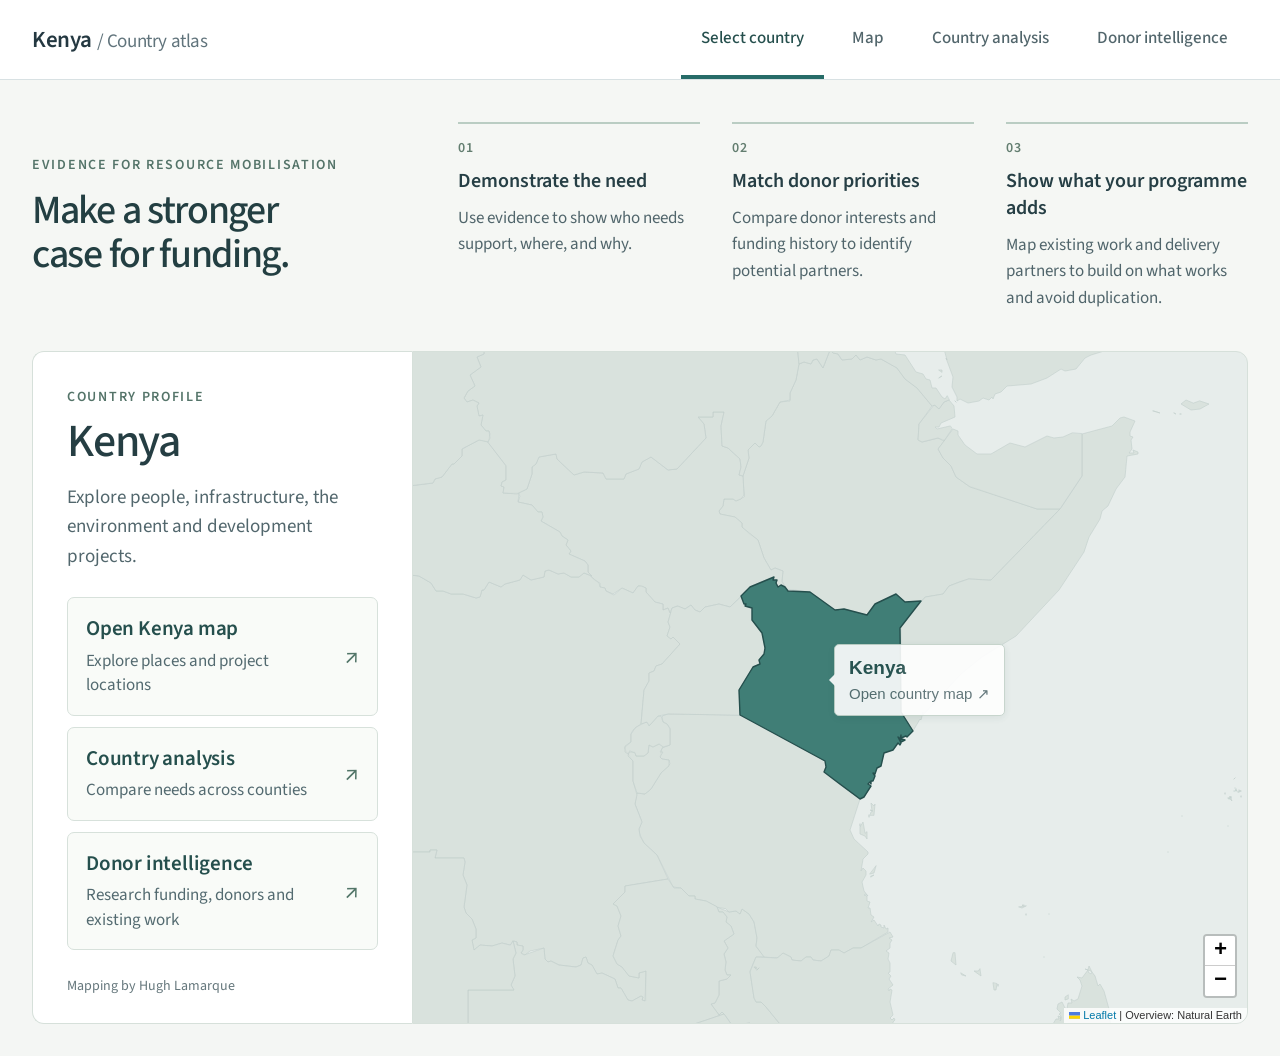
==== commit cb3506f3: "Focus the selector on Kenya and remove contextual leftovers Open the overview around Kenya and neigh" ====
--- a/index.html
+++ b/index.html
@@ -668,11 +668,11 @@
  * (c) 2010-2023 Vladimir Agafonkin, (c) 2010-2011 CloudMade
  */
 !function(t,e){"object"==typeof exports&&"undefined"!=typeof module?e(exports):"function"==typeof define&&define.amd?define(["exports"],e):e((t="undefined"!=typeof globalThis?globalThis:t||self).leaflet={})}(this,function(t){"use strict";function l(t){for(var e,i,n=1,o=arguments.length;n<o;n++)for(e in i=arguments[n])t[e]=i[e];return t}var R=Object.create||function(t){return N.prototype=t,new N};function N(){}function a(t,e){var i,n=Array.prototype.slice;return t.bind?t.bind.apply(t,n.call(arguments,1)):(i=n.call(arguments,2),function(){return t.apply(e,i.length?i.concat(n.call(arguments)):arguments)})}var D=0;function h(t){return"_leaflet_id"in t||(t._leaflet_id=++D),t._leaflet_id}function j(t,e,i){var n,o,s=function(){n=!1,o&&(r.apply(i,o),o=!1)},r=function(){n?o=arguments:(t.apply(i,arguments),setTimeout(s,e),n=!0)};return r}function H(t,e,i){var n=e[1],e=e[0],o=n-e;return t===n&&i?t:((t-e)%o+o)%o+e}function u(){return!1}function i(t,e){return!1===e?t:(e=Math.pow(10,void 0===e?6:e),Math.round(t*e)/e)}function W(t){return t.trim?t.trim():t.replace(/^\s+|\s+$/g,"")}function F(t){return W(t).split(/\s+/)}function c(t,e){for(var i in Object.prototype.hasOwnProperty.call(t,"options")||(t.options=t.options?R(t.options):{}),e)t.options[i]=e[i];return t.options}function U(t,e,i){var n,o=[];for(n in t)o.push(encodeURIComponent(i?n.toUpperCase():n)+"="+encodeURIComponent(t[n]));return(e&&-1!==e.indexOf("?")?"&":"?")+o.join("&")}var V=/\{ *([\w_ -]+) *\}/g;function q(t,i){return t.replace(V,function(t,e){e=i[e];if(void 0===e)throw new Error("No value provided for variable "+t);return e="function"==typeof e?e(i):e})}var d=Array.isArray||function(t){return"[object Array]"===Object.prototype.toString.call(t)};function G(t,e){for(var i=0;i<t.length;i++)if(t[i]===e)return i;return-1}var K="[data-uri]";function Y(t){return window["webkit"+t]||window["moz"+t]||window["ms"+t]}var X=0;function J(t){var e=+new Date,i=Math.max(0,16-(e-X));return X=e+i,window.setTimeout(t,i)}var $=window.requestAnimationFrame||Y("RequestAnimationFrame")||J,Q=window.cancelAnimationFrame||Y("CancelAnimationFrame")||Y("CancelRequestAnimationFrame")||function(t){window.clearTimeout(t)};function x(t,e,i){if(!i||$!==J)return $.call(window,a(t,e));t.call(e)}function r(t){t&&Q.call(window,t)}var tt={__proto__:null,extend:l,create:R,bind:a,get lastId(){return D},stamp:h,throttle:j,wrapNum:H,falseFn:u,formatNum:i,trim:W,splitWords:F,setOptions:c,getParamString:U,template:q,isArray:d,indexOf:G,emptyImageUrl:K,requestFn:$,cancelFn:Q,requestAnimFrame:x,cancelAnimFrame:r};function et(){}et.extend=function(t){function e(){c(this),this.initialize&&this.initialize.apply(this,arguments),this.callInitHooks()}var i,n=e.__super__=this.prototype,o=R(n);for(i in(o.constructor=e).prototype=o,this)Object.prototype.hasOwnProperty.call(this,i)&&"prototype"!==i&&"__super__"!==i&&(e[i]=this[i]);if(t.statics&&l(e,t.statics),t.includes){var s=t.includes;if("undefined"!=typeof L&&L&&L.Mixin){s=d(s)?s:[s];for(var r=0;r<s.length;r++)s[r]===L.Mixin.Events&&console.warn("Deprecated include of L.Mixin.Events: this property will be removed in future releases, please inherit from L.Evented instead.",(new Error).stack)}l.apply(null,[o].concat(t.includes))}return l(o,t),delete o.statics,delete o.includes,o.options&&(o.options=n.options?R(n.options):{},l(o.options,t.options)),o._initHooks=[],o.callInitHooks=function(){if(!this._initHooksCalled){n.callInitHooks&&n.callInitHooks.call(this),this._initHooksCalled=!0;for(var t=0,e=o._initHooks.length;t<e;t++)o._initHooks[t].call(this)}},e},et.include=function(t){var e=this.prototype.options;return l(this.prototype,t),t.options&&(this.prototype.options=e,this.mergeOptions(t.options)),this},et.mergeOptions=function(t){return l(this.prototype.options,t),this},et.addInitHook=function(t){var e=Array.prototype.slice.call(arguments,1),i="function"==typeof t?t:function(){this[t].apply(this,e)};return this.prototype._initHooks=this.prototype._initHooks||[],this.prototype._initHooks.push(i),this};var e={on:function(t,e,i){if("object"==typeof t)for(var n in t)this._on(n,t[n],e);else for(var o=0,s=(t=F(t)).length;o<s;o++)this._on(t[o],e,i);return this},off:function(t,e,i){if(arguments.length)if("object"==typeof t)for(var n in t)this._off(n,t[n],e);else{t=F(t);for(var o=1===arguments.length,s=0,r=t.length;s<r;s++)o?this._off(t[s]):this._off(t[s],e,i)}else delete this._events;return this},_on:function(t,e,i,n){"function"!=typeof e?console.warn("wrong listener type: "+typeof e):!1===this._listens(t,e,i)&&(e={fn:e,ctx:i=i===this?void 0:i},n&&(e.once=!0),this._events=this._events||{},this._events[t]=this._events[t]||[],this._events[t].push(e))},_off:function(t,e,i){var n,o,s;if(this._events&&(n=this._events[t]))if(1===arguments.length){if(this._firingCount)for(o=0,s=n.length;o<s;o++)n[o].fn=u;delete this._events[t]}else"function"!=typeof e?console.warn("wrong listener type: "+typeof e):!1!==(e=this._listens(t,e,i))&&(i=n[e],this._firingCount&&(i.fn=u,this._events[t]=n=n.slice()),n.splice(e,1))},fire:function(t,e,i){if(this.listens(t,i)){var n=l({},e,{type:t,target:this,sourceTarget:e&&e.sourceTarget||this});if(this._events){var o=this._events[t];if(o){this._firingCount=this._firingCount+1||1;for(var s=0,r=o.length;s<r;s++){var a=o[s],h=a.fn;a.once&&this.off(t,h,a.ctx),h.call(a.ctx||this,n)}this._firingCount--}}i&&this._propagateEvent(n)}return this},listens:function(t,e,i,n){"string"!=typeof t&&console.warn('"string" type argument expected');var o=e,s=("function"!=typeof e&&(n=!!e,i=o=void 0),this._events&&this._events[t]);if(s&&s.length&&!1!==this._listens(t,o,i))return!0;if(n)for(var r in this._eventParents)if(this._eventParents[r].listens(t,e,i,n))return!0;return!1},_listens:function(t,e,i){if(this._events){var n=this._events[t]||[];if(!e)return!!n.length;i===this&&(i=void 0);for(var o=0,s=n.length;o<s;o++)if(n[o].fn===e&&n[o].ctx===i)return o}return!1},once:function(t,e,i){if("object"==typeof t)for(var n in t)this._on(n,t[n],e,!0);else for(var o=0,s=(t=F(t)).length;o<s;o++)this._on(t[o],e,i,!0);return this},addEventParent:function(t){return this._eventParents=this._eventParents||{},this._eventParents[h(t)]=t,this},removeEventParent:function(t){return this._eventParents&&delete this._eventParents[h(t)],this},_propagateEvent:function(t){for(var e in this._eventParents)this._eventParents[e].fire(t.type,l({layer:t.target,propagatedFrom:t.target},t),!0)}},it=(e.addEventListener=e.on,e.removeEventListener=e.clearAllEventListeners=e.off,e.addOneTimeEventListener=e.once,e.fireEvent=e.fire,e.hasEventListeners=e.listens,et.extend(e));function p(t,e,i){this.x=i?Math.round(t):t,this.y=i?Math.round(e):e}var nt=Math.trunc||function(t){return 0<t?Math.floor(t):Math.ceil(t)};function m(t,e,i){return t instanceof p?t:d(t)?new p(t[0],t[1]):null==t?t:"object"==typeof t&&"x"in t&&"y"in t?new p(t.x,t.y):new p(t,e,i)}function f(t,e){if(t)for(var i=e?[t,e]:t,n=0,o=i.length;n<o;n++)this.extend(i[n])}function _(t,e){return!t||t instanceof f?t:new f(t,e)}function s(t,e){if(t)for(var i=e?[t,e]:t,n=0,o=i.length;n<o;n++)this.extend(i[n])}function g(t,e){return t instanceof s?t:new s(t,e)}function v(t,e,i){if(isNaN(t)||isNaN(e))throw new Error("Invalid LatLng object: ("+t+", "+e+")");this.lat=+t,this.lng=+e,void 0!==i&&(this.alt=+i)}function w(t,e,i){return t instanceof v?t:d(t)&&"object"!=typeof t[0]?3===t.length?new v(t[0],t[1],t[2]):2===t.length?new v(t[0],t[1]):null:null==t?t:"object"==typeof t&&"lat"in t?new v(t.lat,"lng"in t?t.lng:t.lon,t.alt):void 0===e?null:new v(t,e,i)}p.prototype={clone:function(){return new p(this.x,this.y)},add:function(t){return this.clone()._add(m(t))},_add:function(t){return this.x+=t.x,this.y+=t.y,this},subtract:function(t){return this.clone()._subtract(m(t))},_subtract:function(t){return this.x-=t.x,this.y-=t.y,this},divideBy:function(t){return this.clone()._divideBy(t)},_divideBy:function(t){return this.x/=t,this.y/=t,this},multiplyBy:function(t){return this.clone()._multiplyBy(t)},_multiplyBy:function(t){return this.x*=t,this.y*=t,this},scaleBy:function(t){return new p(this.x*t.x,this.y*t.y)},unscaleBy:function(t){return new p(this.x/t.x,this.y/t.y)},round:function(){return this.clone()._round()},_round:function(){return this.x=Math.round(this.x),this.y=Math.round(this.y),this},floor:function(){return this.clone()._floor()},_floor:function(){return this.x=Math.floor(this.x),this.y=Math.floor(this.y),this},ceil:function(){return this.clone()._ceil()},_ceil:function(){return this.x=Math.ceil(this.x),this.y=Math.ceil(this.y),this},trunc:function(){return this.clone()._trunc()},_trunc:function(){return this.x=nt(this.x),this.y=nt(this.y),this},distanceTo:function(t){var e=(t=m(t)).x-this.x,t=t.y-this.y;return Math.sqrt(e*e+t*t)},equals:function(t){return(t=m(t)).x===this.x&&t.y===this.y},contains:function(t){return t=m(t),Math.abs(t.x)<=Math.abs(this.x)&&Math.abs(t.y)<=Math.abs(this.y)},toString:function(){return"Point("+i(this.x)+", "+i(this.y)+")"}},f.prototype={extend:function(t){var e,i;if(t){if(t instanceof p||"number"==typeof t[0]||"x"in t)e=i=m(t);else if(e=(t=_(t)).min,i=t.max,!e||!i)return this;this.min||this.max?(this.min.x=Math.min(e.x,this.min.x),this.max.x=Math.max(i.x,this.max.x),this.min.y=Math.min(e.y,this.min.y),this.max.y=Math.max(i.y,this.max.y)):(this.min=e.clone(),this.max=i.clone())}return this},getCenter:function(t){return m((this.min.x+this.max.x)/2,(this.min.y+this.max.y)/2,t)},getBottomLeft:function(){return m(this.min.x,this.max.y)},getTopRight:function(){return m(this.max.x,this.min.y)},getTopLeft:function(){return this.min},getBottomRight:function(){return this.max},getSize:function(){return this.max.subtract(this.min)},contains:function(t){var e,i;return(t=("number"==typeof t[0]||t instanceof p?m:_)(t))instanceof f?(e=t.min,i=t.max):e=i=t,e.x>=this.min.x&&i.x<=this.max.x&&e.y>=this.min.y&&i.y<=this.max.y},intersects:function(t){t=_(t);var e=this.min,i=this.max,n=t.min,t=t.max,o=t.x>=e.x&&n.x<=i.x,t=t.y>=e.y&&n.y<=i.y;return o&&t},overlaps:function(t){t=_(t);var e=this.min,i=this.max,n=t.min,t=t.max,o=t.x>e.x&&n.x<i.x,t=t.y>e.y&&n.y<i.y;return o&&t},isValid:function(){return!(!this.min||!this.max)},pad:function(t){var e=this.min,i=this.max,n=Math.abs(e.x-i.x)*t,t=Math.abs(e.y-i.y)*t;return _(m(e.x-n,e.y-t),m(i.x+n,i.y+t))},equals:function(t){return!!t&&(t=_(t),this.min.equals(t.getTopLeft())&&this.max.equals(t.getBottomRight()))}},s.prototype={extend:function(t){var e,i,n=this._southWest,o=this._northEast;if(t instanceof v)i=e=t;else{if(!(t instanceof s))return t?this.extend(w(t)||g(t)):this;if(e=t._southWest,i=t._northEast,!e||!i)return this}return n||o?(n.lat=Math.min(e.lat,n.lat),n.lng=Math.min(e.lng,n.lng),o.lat=Math.max(i.lat,o.lat),o.lng=Math.max(i.lng,o.lng)):(this._southWest=new v(e.lat,e.lng),this._northEast=new v(i.lat,i.lng)),this},pad:function(t){var e=this._southWest,i=this._northEast,n=Math.abs(e.lat-i.lat)*t,t=Math.abs(e.lng-i.lng)*t;return new s(new v(e.lat-n,e.lng-t),new v(i.lat+n,i.lng+t))},getCenter:function(){return new v((this._southWest.lat+this._northEast.lat)/2,(this._southWest.lng+this._northEast.lng)/2)},getSouthWest:function(){return this._southWest},getNorthEast:function(){return this._northEast},getNorthWest:function(){return new v(this.getNorth(),this.getWest())},getSouthEast:function(){return new v(this.getSouth(),this.getEast())},getWest:function(){return this._southWest.lng},getSouth:function(){return this._southWest.lat},getEast:function(){return this._northEast.lng},getNorth:function(){return this._northEast.lat},contains:function(t){t=("number"==typeof t[0]||t instanceof v||"lat"in t?w:g)(t);var e,i,n=this._southWest,o=this._northEast;return t instanceof s?(e=t.getSouthWest(),i=t.getNorthEast()):e=i=t,e.lat>=n.lat&&i.lat<=o.lat&&e.lng>=n.lng&&i.lng<=o.lng},intersects:function(t){t=g(t);var e=this._southWest,i=this._northEast,n=t.getSouthWest(),t=t.getNorthEast(),o=t.lat>=e.lat&&n.lat<=i.lat,t=t.lng>=e.lng&&n.lng<=i.lng;return o&&t},overlaps:function(t){t=g(t);var e=this._southWest,i=this._northEast,n=t.getSouthWest(),t=t.getNorthEast(),o=t.lat>e.lat&&n.lat<i.lat,t=t.lng>e.lng&&n.lng<i.lng;return o&&t},toBBoxString:function(){return[this.getWest(),this.getSouth(),this.getEast(),this.getNorth()].join(",")},equals:function(t,e){return!!t&&(t=g(t),this._southWest.equals(t.getSouthWest(),e)&&this._northEast.equals(t.getNorthEast(),e))},isValid:function(){return!(!this._southWest||!this._northEast)}};var ot={latLngToPoint:function(t,e){t=this.projection.project(t),e=this.scale(e);return this.transformation._transform(t,e)},pointToLatLng:function(t,e){e=this.scale(e),t=this.transformation.untransform(t,e);return this.projection.unproject(t)},project:function(t){return this.projection.project(t)},unproject:function(t){return this.projection.unproject(t)},scale:function(t){return 256*Math.pow(2,t)},zoom:function(t){return Math.log(t/256)/Math.LN2},getProjectedBounds:function(t){var e;return this.infinite?null:(e=this.projection.bounds,t=this.scale(t),new f(this.transformation.transform(e.min,t),this.transformation.transform(e.max,t)))},infinite:!(v.prototype={equals:function(t,e){return!!t&&(t=w(t),Math.max(Math.abs(this.lat-t.lat),Math.abs(this.lng-t.lng))<=(void 0===e?1e-9:e))},toString:function(t){return"LatLng("+i(this.lat,t)+", "+i(this.lng,t)+")"},distanceTo:function(t){return st.distance(this,w(t))},wrap:function(){return st.wrapLatLng(this)},toBounds:function(t){var t=180*t/40075017,e=t/Math.cos(Math.PI/180*this.lat);return g([this.lat-t,this.lng-e],[this.lat+t,this.lng+e])},clone:function(){return new v(this.lat,this.lng,this.alt)}}),wrapLatLng:function(t){var e=this.wrapLng?H(t.lng,this.wrapLng,!0):t.lng;return new v(this.wrapLat?H(t.lat,this.wrapLat,!0):t.lat,e,t.alt)},wrapLatLngBounds:function(t){var e=t.getCenter(),i=this.wrapLatLng(e),n=e.lat-i.lat,e=e.lng-i.lng;return 0==n&&0==e?t:(i=t.getSouthWest(),t=t.getNorthEast(),new s(new v(i.lat-n,i.lng-e),new v(t.lat-n,t.lng-e)))}},st=l({},ot,{wrapLng:[-180,180],R:6371e3,distance:function(t,e){var i=Math.PI/180,n=t.lat*i,o=e.lat*i,s=Math.sin((e.lat-t.lat)*i/2),e=Math.sin((e.lng-t.lng)*i/2),t=s*s+Math.cos(n)*Math.cos(o)*e*e,i=2*Math.atan2(Math.sqrt(t),Math.sqrt(1-t));return this.R*i}}),rt=6378137,rt={R:rt,MAX_LATITUDE:85.0511287798,project:function(t){var e=Math.PI/180,i=this.MAX_LATITUDE,i=Math.max(Math.min(i,t.lat),-i),i=Math.sin(i*e);return new p(this.R*t.lng*e,this.R*Math.log((1+i)/(1-i))/2)},unproject:function(t){var e=180/Math.PI;return new v((2*Math.atan(Math.exp(t.y/this.R))-Math.PI/2)*e,t.x*e/this.R)},bounds:new f([-(rt=rt*Math.PI),-rt],[rt,rt])};function at(t,e,i,n){d(t)?(this._a=t[0],this._b=t[1],this._c=t[2],this._d=t[3]):(this._a=t,this._b=e,this._c=i,this._d=n)}function ht(t,e,i,n){return new at(t,e,i,n)}at.prototype={transform:function(t,e){return this._transform(t.clone(),e)},_transform:function(t,e){return t.x=(e=e||1)*(this._a*t.x+this._b),t.y=e*(this._c*t.y+this._d),t},untransform:function(t,e){return new p((t.x/(e=e||1)-this._b)/this._a,(t.y/e-this._d)/this._c)}};var lt=l({},st,{code:"EPSG:3857",projection:rt,transformation:ht(lt=.5/(Math.PI*rt.R),.5,-lt,.5)}),ut=l({},lt,{code:"EPSG:900913"});function ct(t){return document.createElementNS("http://www.w3.org/2000/svg",t)}function dt(t,e){for(var i,n,o,s,r="",a=0,h=t.length;a<h;a++){for(i=0,n=(o=t[a]).length;i<n;i++)r+=(i?"L":"M")+(s=o[i]).x+" "+s.y;r+=e?b.svg?"z":"x":""}return r||"M0 0"}var _t=document.documentElement.style,pt="ActiveXObject"in window,mt=pt&&!document.addEventListener,n="msLaunchUri"in navigator&&!("documentMode"in document),ft=y("webkit"),gt=y("android"),vt=y("android 2")||y("android 3"),yt=parseInt(/WebKit\/([0-9]+)|$/.exec(navigator.userAgent)[1],10),yt=gt&&y("Google")&&yt<537&&!("AudioNode"in window),xt=!!window.opera,wt=!n&&y("chrome"),bt=y("gecko")&&!ft&&!xt&&!pt,Pt=!wt&&y("safari"),Lt=y("phantom"),o="OTransition"in _t,Tt=0===navigator.platform.indexOf("Win"),Mt=pt&&"transition"in _t,zt="WebKitCSSMatrix"in window&&"m11"in new window.WebKitCSSMatrix&&!vt,_t="MozPerspective"in _t,Ct=!window.L_DISABLE_3D&&(Mt||zt||_t)&&!o&&!Lt,Zt="undefined"!=typeof orientation||y("mobile"),St=Zt&&ft,Et=Zt&&zt,kt=!window.PointerEvent&&window.MSPointerEvent,Ot=!(!window.PointerEvent&&!kt),At="ontouchstart"in window||!!window.TouchEvent,Bt=!window.L_NO_TOUCH&&(At||Ot),It=Zt&&xt,Rt=Zt&&bt,Nt=1<(window.devicePixelRatio||window.screen.deviceXDPI/window.screen.logicalXDPI),Dt=function(){var t=!1;try{var e=Object.defineProperty({},"passive",{get:function(){t=!0}});window.addEventListener("testPassiveEventSupport",u,e),window.removeEventListener("testPassiveEventSupport",u,e)}catch(t){}return t}(),jt=!!document.createElement("canvas").getContext,Ht=!(!document.createElementNS||!ct("svg").createSVGRect),Wt=!!Ht&&((Wt=document.createElement("div")).innerHTML="<svg/>","http://www.w3.org/2000/svg"===(Wt.firstChild&&Wt.firstChild.namespaceURI));function y(t){return 0<=navigator.userAgent.toLowerCase().indexOf(t)}var b={ie:pt,ielt9:mt,edge:n,webkit:ft,android:gt,android23:vt,androidStock:yt,opera:xt,chrome:wt,gecko:bt,safari:Pt,phantom:Lt,opera12:o,win:Tt,ie3d:Mt,webkit3d:zt,gecko3d:_t,any3d:Ct,mobile:Zt,mobileWebkit:St,mobileWebkit3d:Et,msPointer:kt,pointer:Ot,touch:Bt,touchNative:At,mobileOpera:It,mobileGecko:Rt,retina:Nt,passiveEvents:Dt,canvas:jt,svg:Ht,vml:!Ht&&function(){try{var t=document.createElement("div"),e=(t.innerHTML='<v:shape adj="1"/>',t.firstChild);return e.style.behavior="url(#default#VML)",e&&"object"==typeof e.adj}catch(t){return!1}}(),inlineSvg:Wt,mac:0===navigator.platform.indexOf("Mac"),linux:0===navigator.platform.indexOf("Linux")},Ft=b.msPointer?"MSPointerDown":"pointerdown",Ut=b.msPointer?"MSPointerMove":"pointermove",Vt=b.msPointer?"MSPointerUp":"pointerup",qt=b.msPointer?"MSPointerCancel":"pointercancel",Gt={touchstart:Ft,touchmove:Ut,touchend:Vt,touchcancel:qt},Kt={touchstart:function(t,e){e.MSPOINTER_TYPE_TOUCH&&e.pointerType===e.MSPOINTER_TYPE_TOUCH&&O(e);ee(t,e)},touchmove:ee,touchend:ee,touchcancel:ee},Yt={},Xt=!1;function Jt(t,e,i){return"touchstart"!==e||Xt||(document.addEventListener(Ft,$t,!0),document.addEventListener(Ut,Qt,!0),document.addEventListener(Vt,te,!0),document.addEventListener(qt,te,!0),Xt=!0),Kt[e]?(i=Kt[e].bind(this,i),t.addEventListener(Gt[e],i,!1),i):(console.warn("wrong event specified:",e),u)}function $t(t){Yt[t.pointerId]=t}function Qt(t){Yt[t.pointerId]&&(Yt[t.pointerId]=t)}function te(t){delete Yt[t.pointerId]}function ee(t,e){if(e.pointerType!==(e.MSPOINTER_TYPE_MOUSE||"mouse")){for(var i in e.touches=[],Yt)e.touches.push(Yt[i]);e.changedTouches=[e],t(e)}}var ie=200;function ne(t,i){t.addEventListener("dblclick",i);var n,o=0;function e(t){var e;1!==t.detail?n=t.detail:"mouse"===t.pointerType||t.sourceCapabilities&&!t.sourceCapabilities.firesTouchEvents||((e=Ne(t)).some(function(t){return t instanceof HTMLLabelElement&&t.attributes.for})&&!e.some(function(t){return t instanceof HTMLInputElement||t instanceof HTMLSelectElement})||((e=Date.now())-o<=ie?2===++n&&i(function(t){var e,i,n={};for(i in t)e=t[i],n[i]=e&&e.bind?e.bind(t):e;return(t=n).type="dblclick",n.detail=2,n.isTrusted=!1,n._simulated=!0,n}(t)):n=1,o=e))}return t.addEventListener("click",e),{dblclick:i,simDblclick:e}}var oe,se,re,ae,he,le,ue=we(["transform","webkitTransform","OTransform","MozTransform","msTransform"]),ce=we(["webkitTransition","transition","OTransition","MozTransition","msTransition"]),de="webkitTransition"===ce||"OTransition"===ce?ce+"End":"transitionend";function _e(t){return"string"==typeof t?document.getElementById(t):t}function pe(t,e){var i=t.style[e]||t.currentStyle&&t.currentStyle[e];return"auto"===(i=i&&"auto"!==i||!document.defaultView?i:(t=document.defaultView.getComputedStyle(t,null))?t[e]:null)?null:i}function P(t,e,i){t=document.createElement(t);return t.className=e||"",i&&i.appendChild(t),t}function T(t){var e=t.parentNode;e&&e.removeChild(t)}function me(t){for(;t.firstChild;)t.removeChild(t.firstChild)}function fe(t){var e=t.parentNode;e&&e.lastChild!==t&&e.appendChild(t)}function ge(t){var e=t.parentNode;e&&e.firstChild!==t&&e.insertBefore(t,e.firstChild)}function ve(t,e){return void 0!==t.classList?t.classList.contains(e):0<(t=xe(t)).length&&new RegExp("(^|\\s)"+e+"(\\s|$)").test(t)}function M(t,e){var i;if(void 0!==t.classList)for(var n=F(e),o=0,s=n.length;o<s;o++)t.classList.add(n[o]);else ve(t,e)||ye(t,((i=xe(t))?i+" ":"")+e)}function z(t,e){void 0!==t.classList?t.classList.remove(e):ye(t,W((" "+xe(t)+" ").replace(" "+e+" "," ")))}function ye(t,e){void 0===t.className.baseVal?t.className=e:t.className.baseVal=e}function xe(t){return void 0===(t=t.correspondingElement?t.correspondingElement:t).className.baseVal?t.className:t.className.baseVal}function C(t,e){if("opacity"in t.style)t.style.opacity=e;else if("filter"in t.style){var i=!1,n="DXImageTransform.Microsoft.Alpha";try{i=t.filters.item(n)}catch(t){if(1===e)return}e=Math.round(100*e),i?(i.Enabled=100!==e,i.Opacity=e):t.style.filter+=" progid:"+n+"(opacity="+e+")"}}function we(t){for(var e=document.documentElement.style,i=0;i<t.length;i++)if(t[i]in e)return t[i];return!1}function be(t,e,i){e=e||new p(0,0);t.style[ue]=(b.ie3d?"translate("+e.x+"px,"+e.y+"px)":"translate3d("+e.x+"px,"+e.y+"px,0)")+(i?" scale("+i+")":"")}function Z(t,e){t._leaflet_pos=e,b.any3d?be(t,e):(t.style.left=e.x+"px",t.style.top=e.y+"px")}function Pe(t){return t._leaflet_pos||new p(0,0)}function Le(){S(window,"dragstart",O)}function Te(){k(window,"dragstart",O)}function Me(t){for(;-1===t.tabIndex;)t=t.parentNode;t.style&&(ze(),le=(he=t).style.outlineStyle,t.style.outlineStyle="none",S(window,"keydown",ze))}function ze(){he&&(he.style.outlineStyle=le,le=he=void 0,k(window,"keydown",ze))}function Ce(t){for(;!((t=t.parentNode).offsetWidth&&t.offsetHeight||t===document.body););return t}function Ze(t){var e=t.getBoundingClientRect();return{x:e.width/t.offsetWidth||1,y:e.height/t.offsetHeight||1,boundingClientRect:e}}ae="onselectstart"in document?(re=function(){S(window,"selectstart",O)},function(){k(window,"selectstart",O)}):(se=we(["userSelect","WebkitUserSelect","OUserSelect","MozUserSelect","msUserSelect"]),re=function(){var t;se&&(t=document.documentElement.style,oe=t[se],t[se]="none")},function(){se&&(document.documentElement.style[se]=oe,oe=void 0)});pt={__proto__:null,TRANSFORM:ue,TRANSITION:ce,TRANSITION_END:de,get:_e,getStyle:pe,create:P,remove:T,empty:me,toFront:fe,toBack:ge,hasClass:ve,addClass:M,removeClass:z,setClass:ye,getClass:xe,setOpacity:C,testProp:we,setTransform:be,setPosition:Z,getPosition:Pe,get disableTextSelection(){return re},get enableTextSelection(){return ae},disableImageDrag:Le,enableImageDrag:Te,preventOutline:Me,restoreOutline:ze,getSizedParentNode:Ce,getScale:Ze};function S(t,e,i,n){if(e&&"object"==typeof e)for(var o in e)ke(t,o,e[o],i);else for(var s=0,r=(e=F(e)).length;s<r;s++)ke(t,e[s],i,n);return this}var E="_leaflet_events";function k(t,e,i,n){if(1===arguments.length)Se(t),delete t[E];else if(e&&"object"==typeof e)for(var o in e)Oe(t,o,e[o],i);else if(e=F(e),2===arguments.length)Se(t,function(t){return-1!==G(e,t)});else for(var s=0,r=e.length;s<r;s++)Oe(t,e[s],i,n);return this}function Se(t,e){for(var i in t[E]){var n=i.split(/\d/)[0];e&&!e(n)||Oe(t,n,null,null,i)}}var Ee={mouseenter:"mouseover",mouseleave:"mouseout",wheel:!("onwheel"in window)&&"mousewheel"};function ke(e,t,i,n){var o,s,r=t+h(i)+(n?"_"+h(n):"");e[E]&&e[E][r]||(s=o=function(t){return i.call(n||e,t||window.event)},!b.touchNative&&b.pointer&&0===t.indexOf("touch")?o=Jt(e,t,o):b.touch&&"dblclick"===t?o=ne(e,o):"addEventListener"in e?"touchstart"===t||"touchmove"===t||"wheel"===t||"mousewheel"===t?e.addEventListener(Ee[t]||t,o,!!b.passiveEvents&&{passive:!1}):"mouseenter"===t||"mouseleave"===t?e.addEventListener(Ee[t],o=function(t){t=t||window.event,We(e,t)&&s(t)},!1):e.addEventListener(t,s,!1):e.attachEvent("on"+t,o),e[E]=e[E]||{},e[E][r]=o)}function Oe(t,e,i,n,o){o=o||e+h(i)+(n?"_"+h(n):"");var s,r,i=t[E]&&t[E][o];i&&(!b.touchNative&&b.pointer&&0===e.indexOf("touch")?(n=t,r=i,Gt[s=e]?n.removeEventListener(Gt[s],r,!1):console.warn("wrong event specified:",s)):b.touch&&"dblclick"===e?(n=i,(r=t).removeEventListener("dblclick",n.dblclick),r.removeEventListener("click",n.simDblclick)):"removeEventListener"in t?t.removeEventListener(Ee[e]||e,i,!1):t.detachEvent("on"+e,i),t[E][o]=null)}function Ae(t){return t.stopPropagation?t.stopPropagation():t.originalEvent?t.originalEvent._stopped=!0:t.cancelBubble=!0,this}function Be(t){return ke(t,"wheel",Ae),this}function Ie(t){return S(t,"mousedown touchstart dblclick contextmenu",Ae),t._leaflet_disable_click=!0,this}function O(t){return t.preventDefault?t.preventDefault():t.returnValue=!1,this}function Re(t){return O(t),Ae(t),this}function Ne(t){if(t.composedPath)return t.composedPath();for(var e=[],i=t.target;i;)e.push(i),i=i.parentNode;return e}function De(t,e){var i,n;return e?(n=(i=Ze(e)).boundingClientRect,new p((t.clientX-n.left)/i.x-e.clientLeft,(t.clientY-n.top)/i.y-e.clientTop)):new p(t.clientX,t.clientY)}var je=b.linux&&b.chrome?window.devicePixelRatio:b.mac?3*window.devicePixelRatio:0<window.devicePixelRatio?2*window.devicePixelRatio:1;function He(t){return b.edge?t.wheelDeltaY/2:t.deltaY&&0===t.deltaMode?-t.deltaY/je:t.deltaY&&1===t.deltaMode?20*-t.deltaY:t.deltaY&&2===t.deltaMode?60*-t.deltaY:t.deltaX||t.deltaZ?0:t.wheelDelta?(t.wheelDeltaY||t.wheelDelta)/2:t.detail&&Math.abs(t.detail)<32765?20*-t.detail:t.detail?t.detail/-32765*60:0}function We(t,e){var i=e.relatedTarget;if(!i)return!0;try{for(;i&&i!==t;)i=i.parentNode}catch(t){return!1}return i!==t}var mt={__proto__:null,on:S,off:k,stopPropagation:Ae,disableScrollPropagation:Be,disableClickPropagation:Ie,preventDefault:O,stop:Re,getPropagationPath:Ne,getMousePosition:De,getWheelDelta:He,isExternalTarget:We,addListener:S,removeListener:k},Fe=it.extend({run:function(t,e,i,n){this.stop(),this._el=t,this._inProgress=!0,this._duration=i||.25,this._easeOutPower=1/Math.max(n||.5,.2),this._startPos=Pe(t),this._offset=e.subtract(this._startPos),this._startTime=+new Date,this.fire("start"),this._animate()},stop:function(){this._inProgress&&(this._step(!0),this._complete())},_animate:function(){this._animId=x(this._animate,this),this._step()},_step:function(t){var e=+new Date-this._startTime,i=1e3*this._duration;e<i?this._runFrame(this._easeOut(e/i),t):(this._runFrame(1),this._complete())},_runFrame:function(t,e){t=this._startPos.add(this._offset.multiplyBy(t));e&&t._round(),Z(this._el,t),this.fire("step")},_complete:function(){r(this._animId),this._inProgress=!1,this.fire("end")},_easeOut:function(t){return 1-Math.pow(1-t,this._easeOutPower)}}),A=it.extend({options:{crs:lt,center:void 0,zoom:void 0,minZoom:void 0,maxZoom:void 0,layers:[],maxBounds:void 0,renderer:void 0,zoomAnimation:!0,zoomAnimationThreshold:4,fadeAnimation:!0,markerZoomAnimation:!0,transform3DLimit:8388608,zoomSnap:1,zoomDelta:1,trackResize:!0},initialize:function(t,e){e=c(this,e),this._handlers=[],this._layers={},this._zoomBoundLayers={},this._sizeChanged=!0,this._initContainer(t),this._initLayout(),this._onResize=a(this._onResize,this),this._initEvents(),e.maxBounds&&this.setMaxBounds(e.maxBounds),void 0!==e.zoom&&(this._zoom=this._limitZoom(e.zoom)),e.center&&void 0!==e.zoom&&this.setView(w(e.center),e.zoom,{reset:!0}),this.callInitHooks(),this._zoomAnimated=ce&&b.any3d&&!b.mobileOpera&&this.options.zoomAnimation,this._zoomAnimated&&(this._createAnimProxy(),S(this._proxy,de,this._catchTransitionEnd,this)),this._addLayers(this.options.layers)},setView:function(t,e,i){if((e=void 0===e?this._zoom:this._limitZoom(e),t=this._limitCenter(w(t),e,this.options.maxBounds),i=i||{},this._stop(),this._loaded&&!i.reset&&!0!==i)&&(void 0!==i.animate&&(i.zoom=l({animate:i.animate},i.zoom),i.pan=l({animate:i.animate,duration:i.duration},i.pan)),this._zoom!==e?this._tryAnimatedZoom&&this._tryAnimatedZoom(t,e,i.zoom):this._tryAnimatedPan(t,i.pan)))return clearTimeout(this._sizeTimer),this;return this._resetView(t,e,i.pan&&i.pan.noMoveStart),this},setZoom:function(t,e){return this._loaded?this.setView(this.getCenter(),t,{zoom:e}):(this._zoom=t,this)},zoomIn:function(t,e){return t=t||(b.any3d?this.options.zoomDelta:1),this.setZoom(this._zoom+t,e)},zoomOut:function(t,e){return t=t||(b.any3d?this.options.zoomDelta:1),this.setZoom(this._zoom-t,e)},setZoomAround:function(t,e,i){var n=this.getZoomScale(e),o=this.getSize().divideBy(2),t=(t instanceof p?t:this.latLngToContainerPoint(t)).subtract(o).multiplyBy(1-1/n),n=this.containerPointToLatLng(o.add(t));return this.setView(n,e,{zoom:i})},_getBoundsCenterZoom:function(t,e){e=e||{},t=t.getBounds?t.getBounds():g(t);var i=m(e.paddingTopLeft||e.padding||[0,0]),n=m(e.paddingBottomRight||e.padding||[0,0]),o=this.getBoundsZoom(t,!1,i.add(n));return(o="number"==typeof e.maxZoom?Math.min(e.maxZoom,o):o)===1/0?{center:t.getCenter(),zoom:o}:(e=n.subtract(i).divideBy(2),n=this.project(t.getSouthWest(),o),i=this.project(t.getNorthEast(),o),{center:this.unproject(n.add(i).divideBy(2).add(e),o),zoom:o})},fitBounds:function(t,e){if((t=g(t)).isValid())return t=this._getBoundsCenterZoom(t,e),this.setView(t.center,t.zoom,e);throw new Error("Bounds are not valid.")},fitWorld:function(t){return this.fitBounds([[-90,-180],[90,180]],t)},panTo:function(t,e){return this.setView(t,this._zoom,{pan:e})},panBy:function(t,e){var i;return e=e||{},(t=m(t).round()).x||t.y?(!0===e.animate||this.getSize().contains(t)?(this._panAnim||(this._panAnim=new Fe,this._panAnim.on({step:this._onPanTransitionStep,end:this._onPanTransitionEnd},this)),e.noMoveStart||this.fire("movestart"),!1!==e.animate?(M(this._mapPane,"leaflet-pan-anim"),i=this._getMapPanePos().subtract(t).round(),this._panAnim.run(this._mapPane,i,e.duration||.25,e.easeLinearity)):(this._rawPanBy(t),this.fire("move").fire("moveend"))):this._resetView(this.unproject(this.project(this.getCenter()).add(t)),this.getZoom()),this):this.fire("moveend")},flyTo:function(n,o,t){if(!1===(t=t||{}).animate||!b.any3d)return this.setView(n,o,t);this._stop();var s=this.project(this.getCenter()),r=this.project(n),e=this.getSize(),a=this._zoom,h=(n=w(n),o=void 0===o?a:o,Math.max(e.x,e.y)),i=h*this.getZoomScale(a,o),l=r.distanceTo(s)||1,u=1.42,c=u*u;function d(t){t=(i*i-h*h+(t?-1:1)*c*c*l*l)/(2*(t?i:h)*c*l),t=Math.sqrt(t*t+1)-t;return t<1e-9?-18:Math.log(t)}function _(t){return(Math.exp(t)-Math.exp(-t))/2}function p(t){return(Math.exp(t)+Math.exp(-t))/2}var m=d(0);function f(t){return h*(p(m)*(_(t=m+u*t)/p(t))-_(m))/c}var g=Date.now(),v=(d(1)-m)/u,y=t.duration?1e3*t.duration:1e3*v*.8;return this._moveStart(!0,t.noMoveStart),function t(){var e=(Date.now()-g)/y,i=(1-Math.pow(1-e,1.5))*v;e<=1?(this._flyToFrame=x(t,this),this._move(this.unproject(s.add(r.subtract(s).multiplyBy(f(i)/l)),a),this.getScaleZoom(h/(e=i,h*(p(m)/p(m+u*e))),a),{flyTo:!0})):this._move(n,o)._moveEnd(!0)}.call(this),this},flyToBounds:function(t,e){t=this._getBoundsCenterZoom(t,e);return this.flyTo(t.center,t.zoom,e)},setMaxBounds:function(t){return t=g(t),this.listens("moveend",this._panInsideMaxBounds)&&this.off("moveend",this._panInsideMaxBounds),t.isValid()?(this.options.maxBounds=t,this._loaded&&this._panInsideMaxBounds(),this.on("moveend",this._panInsideMaxBounds)):(this.options.maxBounds=null,this)},setMinZoom:function(t){var e=this.options.minZoom;return this.options.minZoom=t,this._loaded&&e!==t&&(this.fire("zoomlevelschange"),this.getZoom()<this.options.minZoom)?this.setZoom(t):this},setMaxZoom:function(t){var e=this.options.maxZoom;return this.options.maxZoom=t,this._loaded&&e!==t&&(this.fire("zoomlevelschange"),this.getZoom()>this.options.maxZoom)?this.setZoom(t):this},panInsideBounds:function(t,e){this._enforcingBounds=!0;var i=this.getCenter(),t=this._limitCenter(i,this._zoom,g(t));return i.equals(t)||this.panTo(t,e),this._enforcingBounds=!1,this},panInside:function(t,e){var i=m((e=e||{}).paddingTopLeft||e.padding||[0,0]),n=m(e.paddingBottomRight||e.padding||[0,0]),o=this.project(this.getCenter()),t=this.project(t),s=this.getPixelBounds(),i=_([s.min.add(i),s.max.subtract(n)]),s=i.getSize();return i.contains(t)||(this._enforcingBounds=!0,n=t.subtract(i.getCenter()),i=i.extend(t).getSize().subtract(s),o.x+=n.x<0?-i.x:i.x,o.y+=n.y<0?-i.y:i.y,this.panTo(this.unproject(o),e),this._enforcingBounds=!1),this},invalidateSize:function(t){if(!this._loaded)return this;t=l({animate:!1,pan:!0},!0===t?{animate:!0}:t);var e=this.getSize(),i=(this._sizeChanged=!0,this._lastCenter=null,this.getSize()),n=e.divideBy(2).round(),o=i.divideBy(2).round(),n=n.subtract(o);return n.x||n.y?(t.animate&&t.pan?this.panBy(n):(t.pan&&this._rawPanBy(n),this.fire("move"),t.debounceMoveend?(clearTimeout(this._sizeTimer),this._sizeTimer=setTimeout(a(this.fire,this,"moveend"),200)):this.fire("moveend")),this.fire("resize",{oldSize:e,newSize:i})):this},stop:function(){return this.setZoom(this._limitZoom(this._zoom)),this.options.zoomSnap||this.fire("viewreset"),this._stop()},locate:function(t){var e,i;return t=this._locateOptions=l({timeout:1e4,watch:!1},t),"geolocation"in navigator?(e=a(this._handleGeolocationResponse,this),i=a(this._handleGeolocationError,this),t.watch?this._locationWatchId=navigator.geolocation.watchPosition(e,i,t):navigator.geolocation.getCurrentPosition(e,i,t)):this._handleGeolocationError({code:0,message:"Geolocation not supported."}),this},stopLocate:function(){return navigator.geolocation&&navigator.geolocation.clearWatch&&navigator.geolocation.clearWatch(this._locationWatchId),this._locateOptions&&(this._locateOptions.setView=!1),this},_handleGeolocationError:function(t){var e;this._container._leaflet_id&&(e=t.code,t=t.message||(1===e?"permission denied":2===e?"position unavailable":"timeout"),this._locateOptions.setView&&!this._loaded&&this.fitWorld(),this.fire("locationerror",{code:e,message:"Geolocation error: "+t+"."}))},_handleGeolocationResponse:function(t){if(this._container._leaflet_id){var e,i,n=new v(t.coords.latitude,t.coords.longitude),o=n.toBounds(2*t.coords.accuracy),s=this._locateOptions,r=(s.setView&&(e=this.getBoundsZoom(o),this.setView(n,s.maxZoom?Math.min(e,s.maxZoom):e)),{latlng:n,bounds:o,timestamp:t.timestamp});for(i in t.coords)"number"==typeof t.coords[i]&&(r[i]=t.coords[i]);this.fire("locationfound",r)}},addHandler:function(t,e){return e&&(e=this[t]=new e(this),this._handlers.push(e),this.options[t]&&e.enable()),this},remove:function(){if(this._initEvents(!0),this.options.maxBounds&&this.off("moveend",this._panInsideMaxBounds),this._containerId!==this._container._leaflet_id)throw new Error("Map container is being reused by another instance");try{delete this._container._leaflet_id,delete this._containerId}catch(t){this._container._leaflet_id=void 0,this._containerId=void 0}for(var t in void 0!==this._locationWatchId&&this.stopLocate(),this._stop(),T(this._mapPane),this._clearControlPos&&this._clearControlPos(),this._resizeRequest&&(r(this._resizeRequest),this._resizeRequest=null),this._clearHandlers(),this._loaded&&this.fire("unload"),this._layers)this._layers[t].remove();for(t in this._panes)T(this._panes[t]);return this._layers=[],this._panes=[],delete this._mapPane,delete this._renderer,this},createPane:function(t,e){e=P("div","leaflet-pane"+(t?" leaflet-"+t.replace("Pane","")+"-pane":""),e||this._mapPane);return t&&(this._panes[t]=e),e},getCenter:function(){return this._checkIfLoaded(),this._lastCenter&&!this._moved()?this._lastCenter.clone():this.layerPointToLatLng(this._getCenterLayerPoint())},getZoom:function(){return this._zoom},getBounds:function(){var t=this.getPixelBounds();return new s(this.unproject(t.getBottomLeft()),this.unproject(t.getTopRight()))},getMinZoom:function(){return void 0===this.options.minZoom?this._layersMinZoom||0:this.options.minZoom},getMaxZoom:function(){return void 0===this.options.maxZoom?void 0===this._layersMaxZoom?1/0:this._layersMaxZoom:this.options.maxZoom},getBoundsZoom:function(t,e,i){t=g(t),i=m(i||[0,0]);var n=this.getZoom()||0,o=this.getMinZoom(),s=this.getMaxZoom(),r=t.getNorthWest(),t=t.getSouthEast(),i=this.getSize().subtract(i),t=_(this.project(t,n),this.project(r,n)).getSize(),r=b.any3d?this.options.zoomSnap:1,a=i.x/t.x,i=i.y/t.y,t=e?Math.max(a,i):Math.min(a,i),n=this.getScaleZoom(t,n);return r&&(n=Math.round(n/(r/100))*(r/100),n=e?Math.ceil(n/r)*r:Math.floor(n/r)*r),Math.max(o,Math.min(s,n))},getSize:function(){return this._size&&!this._sizeChanged||(this._size=new p(this._container.clientWidth||0,this._container.clientHeight||0),this._sizeChanged=!1),this._size.clone()},getPixelBounds:function(t,e){t=this._getTopLeftPoint(t,e);return new f(t,t.add(this.getSize()))},getPixelOrigin:function(){return this._checkIfLoaded(),this._pixelOrigin},getPixelWorldBounds:function(t){return this.options.crs.getProjectedBounds(void 0===t?this.getZoom():t)},getPane:function(t){return"string"==typeof t?this._panes[t]:t},getPanes:function(){return this._panes},getContainer:function(){return this._container},getZoomScale:function(t,e){var i=this.options.crs;return e=void 0===e?this._zoom:e,i.scale(t)/i.scale(e)},getScaleZoom:function(t,e){var i=this.options.crs,t=(e=void 0===e?this._zoom:e,i.zoom(t*i.scale(e)));return isNaN(t)?1/0:t},project:function(t,e){return e=void 0===e?this._zoom:e,this.options.crs.latLngToPoint(w(t),e)},unproject:function(t,e){return e=void 0===e?this._zoom:e,this.options.crs.pointToLatLng(m(t),e)},layerPointToLatLng:function(t){t=m(t).add(this.getPixelOrigin());return this.unproject(t)},latLngToLayerPoint:function(t){return this.project(w(t))._round()._subtract(this.getPixelOrigin())},wrapLatLng:function(t){return this.options.crs.wrapLatLng(w(t))},wrapLatLngBounds:function(t){return this.options.crs.wrapLatLngBounds(g(t))},distance:function(t,e){return this.options.crs.distance(w(t),w(e))},containerPointToLayerPoint:function(t){return m(t).subtract(this._getMapPanePos())},layerPointToContainerPoint:function(t){return m(t).add(this._getMapPanePos())},containerPointToLatLng:function(t){t=this.containerPointToLayerPoint(m(t));return this.layerPointToLatLng(t)},latLngToContainerPoint:function(t){return this.layerPointToContainerPoint(this.latLngToLayerPoint(w(t)))},mouseEventToContainerPoint:function(t){return De(t,this._container)},mouseEventToLayerPoint:function(t){return this.containerPointToLayerPoint(this.mouseEventToContainerPoint(t))},mouseEventToLatLng:function(t){return this.layerPointToLatLng(this.mouseEventToLayerPoint(t))},_initContainer:function(t){t=this._container=_e(t);if(!t)throw new Error("Map container not found.");if(t._leaflet_id)throw new Error("Map container is already initialized.");S(t,"scroll",this._onScroll,this),this._containerId=h(t)},_initLayout:function(){var t=this._container,e=(this._fadeAnimated=this.options.fadeAnimation&&b.any3d,M(t,"leaflet-container"+(b.touch?" leaflet-touch":"")+(b.retina?" leaflet-retina":"")+(b.ielt9?" leaflet-oldie":"")+(b.safari?" leaflet-safari":"")+(this._fadeAnimated?" leaflet-fade-anim":"")),pe(t,"position"));"absolute"!==e&&"relative"!==e&&"fixed"!==e&&"sticky"!==e&&(t.style.position="relative"),this._initPanes(),this._initControlPos&&this._initControlPos()},_initPanes:function(){var t=this._panes={};this._paneRenderers={},this._mapPane=this.createPane("mapPane",this._container),Z(this._mapPane,new p(0,0)),this.createPane("tilePane"),this.createPane("overlayPane"),this.createPane("shadowPane"),this.createPane("markerPane"),this.createPane("tooltipPane"),this.createPane("popupPane"),this.options.markerZoomAnimation||(M(t.markerPane,"leaflet-zoom-hide"),M(t.shadowPane,"leaflet-zoom-hide"))},_resetView:function(t,e,i){Z(this._mapPane,new p(0,0));var n=!this._loaded,o=(this._loaded=!0,e=this._limitZoom(e),this.fire("viewprereset"),this._zoom!==e);this._moveStart(o,i)._move(t,e)._moveEnd(o),this.fire("viewreset"),n&&this.fire("load")},_moveStart:function(t,e){return t&&this.fire("zoomstart"),e||this.fire("movestart"),this},_move:function(t,e,i,n){void 0===e&&(e=this._zoom);var o=this._zoom!==e;return this._zoom=e,this._lastCenter=t,this._pixelOrigin=this._getNewPixelOrigin(t),n?i&&i.pinch&&this.fire("zoom",i):((o||i&&i.pinch)&&this.fire("zoom",i),this.fire("move",i)),this},_moveEnd:function(t){return t&&this.fire("zoomend"),this.fire("moveend")},_stop:function(){return r(this._flyToFrame),this._panAnim&&this._panAnim.stop(),this},_rawPanBy:function(t){Z(this._mapPane,this._getMapPanePos().subtract(t))},_getZoomSpan:function(){return this.getMaxZoom()-this.getMinZoom()},_panInsideMaxBounds:function(){this._enforcingBounds||this.panInsideBounds(this.options.maxBounds)},_checkIfLoaded:function(){if(!this._loaded)throw new Error("Set map center and zoom first.")},_initEvents:function(t){this._targets={};var e=t?k:S;e((this._targets[h(this._container)]=this)._container,"click dblclick mousedown mouseup mouseover mouseout mousemove contextmenu keypress keydown keyup",this._handleDOMEvent,this),this.options.trackResize&&e(window,"resize",this._onResize,this),b.any3d&&this.options.transform3DLimit&&(t?this.off:this.on).call(this,"moveend",this._onMoveEnd)},_onResize:function(){r(this._resizeRequest),this._resizeRequest=x(function(){this.invalidateSize({debounceMoveend:!0})},this)},_onScroll:function(){this._container.scrollTop=0,this._container.scrollLeft=0},_onMoveEnd:function(){var t=this._getMapPanePos();Math.max(Math.abs(t.x),Math.abs(t.y))>=this.options.transform3DLimit&&this._resetView(this.getCenter(),this.getZoom())},_findEventTargets:function(t,e){for(var i,n=[],o="mouseout"===e||"mouseover"===e,s=t.target||t.srcElement,r=!1;s;){if((i=this._targets[h(s)])&&("click"===e||"preclick"===e)&&this._draggableMoved(i)){r=!0;break}if(i&&i.listens(e,!0)){if(o&&!We(s,t))break;if(n.push(i),o)break}if(s===this._container)break;s=s.parentNode}return n=n.length||r||o||!this.listens(e,!0)?n:[this]},_isClickDisabled:function(t){for(;t&&t!==this._container;){if(t._leaflet_disable_click)return!0;t=t.parentNode}},_handleDOMEvent:function(t){var e,i=t.target||t.srcElement;!this._loaded||i._leaflet_disable_events||"click"===t.type&&this._isClickDisabled(i)||("mousedown"===(e=t.type)&&Me(i),this._fireDOMEvent(t,e))},_mouseEvents:["click","dblclick","mouseover","mouseout","contextmenu"],_fireDOMEvent:function(t,e,i){"click"===t.type&&((a=l({},t)).type="preclick",this._fireDOMEvent(a,a.type,i));var n=this._findEventTargets(t,e);if(i){for(var o=[],s=0;s<i.length;s++)i[s].listens(e,!0)&&o.push(i[s]);n=o.concat(n)}if(n.length){"contextmenu"===e&&O(t);var r,a=n[0],h={originalEvent:t};for("keypress"!==t.type&&"keydown"!==t.type&&"keyup"!==t.type&&(r=a.getLatLng&&(!a._radius||a._radius<=10),h.containerPoint=r?this.latLngToContainerPoint(a.getLatLng()):this.mouseEventToContainerPoint(t),h.layerPoint=this.containerPointToLayerPoint(h.containerPoint),h.latlng=r?a.getLatLng():this.layerPointToLatLng(h.layerPoint)),s=0;s<n.length;s++)if(n[s].fire(e,h,!0),h.originalEvent._stopped||!1===n[s].options.bubblingMouseEvents&&-1!==G(this._mouseEvents,e))return}},_draggableMoved:function(t){return(t=t.dragging&&t.dragging.enabled()?t:this).dragging&&t.dragging.moved()||this.boxZoom&&this.boxZoom.moved()},_clearHandlers:function(){for(var t=0,e=this._handlers.length;t<e;t++)this._handlers[t].disable()},whenReady:function(t,e){return this._loaded?t.call(e||this,{target:this}):this.on("load",t,e),this},_getMapPanePos:function(){return Pe(this._mapPane)||new p(0,0)},_moved:function(){var t=this._getMapPanePos();return t&&!t.equals([0,0])},_getTopLeftPoint:function(t,e){return(t&&void 0!==e?this._getNewPixelOrigin(t,e):this.getPixelOrigin()).subtract(this._getMapPanePos())},_getNewPixelOrigin:function(t,e){var i=this.getSize()._divideBy(2);return this.project(t,e)._subtract(i)._add(this._getMapPanePos())._round()},_latLngToNewLayerPoint:function(t,e,i){i=this._getNewPixelOrigin(i,e);return this.project(t,e)._subtract(i)},_latLngBoundsToNewLayerBounds:function(t,e,i){i=this._getNewPixelOrigin(i,e);return _([this.project(t.getSouthWest(),e)._subtract(i),this.project(t.getNorthWest(),e)._subtract(i),this.project(t.getSouthEast(),e)._subtract(i),this.project(t.getNorthEast(),e)._subtract(i)])},_getCenterLayerPoint:function(){return this.containerPointToLayerPoint(this.getSize()._divideBy(2))},_getCenterOffset:function(t){return this.latLngToLayerPoint(t).subtract(this._getCenterLayerPoint())},_limitCenter:function(t,e,i){var n,o;return!i||(n=this.project(t,e),o=this.getSize().divideBy(2),o=new f(n.subtract(o),n.add(o)),o=this._getBoundsOffset(o,i,e),Math.abs(o.x)<=1&&Math.abs(o.y)<=1)?t:this.unproject(n.add(o),e)},_limitOffset:function(t,e){var i;return e?(i=new f((i=this.getPixelBounds()).min.add(t),i.max.add(t)),t.add(this._getBoundsOffset(i,e))):t},_getBoundsOffset:function(t,e,i){e=_(this.project(e.getNorthEast(),i),this.project(e.getSouthWest(),i)),i=e.min.subtract(t.min),e=e.max.subtract(t.max);return new p(this._rebound(i.x,-e.x),this._rebound(i.y,-e.y))},_rebound:function(t,e){return 0<t+e?Math.round(t-e)/2:Math.max(0,Math.ceil(t))-Math.max(0,Math.floor(e))},_limitZoom:function(t){var e=this.getMinZoom(),i=this.getMaxZoom(),n=b.any3d?this.options.zoomSnap:1;return n&&(t=Math.round(t/n)*n),Math.max(e,Math.min(i,t))},_onPanTransitionStep:function(){this.fire("move")},_onPanTransitionEnd:function(){z(this._mapPane,"leaflet-pan-anim"),this.fire("moveend")},_tryAnimatedPan:function(t,e){t=this._getCenterOffset(t)._trunc();return!(!0!==(e&&e.animate)&&!this.getSize().contains(t))&&(this.panBy(t,e),!0)},_createAnimProxy:function(){var t=this._proxy=P("div","leaflet-proxy leaflet-zoom-animated");this._panes.mapPane.appendChild(t),this.on("zoomanim",function(t){var e=ue,i=this._proxy.style[e];be(this._proxy,this.project(t.center,t.zoom),this.getZoomScale(t.zoom,1)),i===this._proxy.style[e]&&this._animatingZoom&&this._onZoomTransitionEnd()},this),this.on("load moveend",this._animMoveEnd,this),this._on("unload",this._destroyAnimProxy,this)},_destroyAnimProxy:function(){T(this._proxy),this.off("load moveend",this._animMoveEnd,this),delete this._proxy},_animMoveEnd:function(){var t=this.getCenter(),e=this.getZoom();be(this._proxy,this.project(t,e),this.getZoomScale(e,1))},_catchTransitionEnd:function(t){this._animatingZoom&&0<=t.propertyName.indexOf("transform")&&this._onZoomTransitionEnd()},_nothingToAnimate:function(){return!this._container.getElementsByClassName("leaflet-zoom-animated").length},_tryAnimatedZoom:function(t,e,i){if(!this._animatingZoom){if(i=i||{},!this._zoomAnimated||!1===i.animate||this._nothingToAnimate()||Math.abs(e-this._zoom)>this.options.zoomAnimationThreshold)return!1;var n=this.getZoomScale(e),n=this._getCenterOffset(t)._divideBy(1-1/n);if(!0!==i.animate&&!this.getSize().contains(n))return!1;x(function(){this._moveStart(!0,i.noMoveStart||!1)._animateZoom(t,e,!0)},this)}return!0},_animateZoom:function(t,e,i,n){this._mapPane&&(i&&(this._animatingZoom=!0,this._animateToCenter=t,this._animateToZoom=e,M(this._mapPane,"leaflet-zoom-anim")),this.fire("zoomanim",{center:t,zoom:e,noUpdate:n}),this._tempFireZoomEvent||(this._tempFireZoomEvent=this._zoom!==this._animateToZoom),this._move(this._animateToCenter,this._animateToZoom,void 0,!0),setTimeout(a(this._onZoomTransitionEnd,this),250))},_onZoomTransitionEnd:function(){this._animatingZoom&&(this._mapPane&&z(this._mapPane,"leaflet-zoom-anim"),this._animatingZoom=!1,this._move(this._animateToCenter,this._animateToZoom,void 0,!0),this._tempFireZoomEvent&&this.fire("zoom"),delete this._tempFireZoomEvent,this.fire("move"),this._moveEnd(!0))}});function Ue(t){return new B(t)}var B=et.extend({options:{position:"topright"},initialize:function(t){c(this,t)},getPosition:function(){return this.options.position},setPosition:function(t){var e=this._map;return e&&e.removeControl(this),this.options.position=t,e&&e.addControl(this),this},getContainer:function(){return this._container},addTo:function(t){this.remove(),this._map=t;var e=this._container=this.onAdd(t),i=this.getPosition(),t=t._controlCorners[i];return M(e,"leaflet-control"),-1!==i.indexOf("bottom")?t.insertBefore(e,t.firstChild):t.appendChild(e),this._map.on("unload",this.remove,this),this},remove:function(){return this._map&&(T(this._container),this.onRemove&&this.onRemove(this._map),this._map.off("unload",this.remove,this),this._map=null),this},_refocusOnMap:function(t){this._map&&t&&0<t.screenX&&0<t.screenY&&this._map.getContainer().focus()}}),Ve=(A.include({addControl:function(t){return t.addTo(this),this},removeControl:function(t){return t.remove(),this},_initControlPos:function(){var i=this._controlCorners={},n="leaflet-",o=this._controlContainer=P("div",n+"control-container",this._container);function t(t,e){i[t+e]=P("div",n+t+" "+n+e,o)}t("top","left"),t("top","right"),t("bottom","left"),t("bottom","right")},_clearControlPos:function(){for(var t in this._controlCorners)T(this._controlCorners[t]);T(this._controlContainer),delete this._controlCorners,delete this._controlContainer}}),B.extend({options:{collapsed:!0,position:"topright",autoZIndex:!0,hideSingleBase:!1,sortLayers:!1,sortFunction:function(t,e,i,n){return i<n?-1:n<i?1:0}},initialize:function(t,e,i){for(var n in c(this,i),this._layerControlInputs=[],this._layers=[],this._lastZIndex=0,this._handlingClick=!1,this._preventClick=!1,t)this._addLayer(t[n],n);for(n in e)this._addLayer(e[n],n,!0)},onAdd:function(t){this._initLayout(),this._update(),(this._map=t).on("zoomend",this._checkDisabledLayers,this);for(var e=0;e<this._layers.length;e++)this._layers[e].layer.on("add remove",this._onLayerChange,this);return this._container},addTo:function(t){return B.prototype.addTo.call(this,t),this._expandIfNotCollapsed()},onRemove:function(){this._map.off("zoomend",this._checkDisabledLayers,this);for(var t=0;t<this._layers.length;t++)this._layers[t].layer.off("add remove",this._onLayerChange,this)},addBaseLayer:function(t,e){return this._addLayer(t,e),this._map?this._update():this},addOverlay:function(t,e){return this._addLayer(t,e,!0),this._map?this._update():this},removeLayer:function(t){t.off("add remove",this._onLayerChange,this);t=this._getLayer(h(t));return t&&this._layers.splice(this._layers.indexOf(t),1),this._map?this._update():this},expand:function(){M(this._container,"leaflet-control-layers-expanded"),this._section.style.height=null;var t=this._map.getSize().y-(this._container.offsetTop+50);return t<this._section.clientHeight?(M(this._section,"leaflet-control-layers-scrollbar"),this._section.style.height=t+"px"):z(this._section,"leaflet-control-layers-scrollbar"),this._checkDisabledLayers(),this},collapse:function(){return z(this._container,"leaflet-control-layers-expanded"),this},_initLayout:function(){var t="leaflet-control-layers",e=this._container=P("div",t),i=this.options.collapsed,n=(e.setAttribute("aria-haspopup",!0),Ie(e),Be(e),this._section=P("section",t+"-list")),o=(i&&(this._map.on("click",this.collapse,this),S(e,{mouseenter:this._expandSafely,mouseleave:this.collapse},this)),this._layersLink=P("a",t+"-toggle",e));o.href="#",o.title="Layers",o.setAttribute("role","button"),S(o,{keydown:function(t){13===t.keyCode&&this._expandSafely()},click:function(t){O(t),this._expandSafely()}},this),i||this.expand(),this._baseLayersList=P("div",t+"-base",n),this._separator=P("div",t+"-separator",n),this._overlaysList=P("div",t+"-overlays",n),e.appendChild(n)},_getLayer:function(t){for(var e=0;e<this._layers.length;e++)if(this._layers[e]&&h(this._layers[e].layer)===t)return this._layers[e]},_addLayer:function(t,e,i){this._map&&t.on("add remove",this._onLayerChange,this),this._layers.push({layer:t,name:e,overlay:i}),this.options.sortLayers&&this._layers.sort(a(function(t,e){return this.options.sortFunction(t.layer,e.layer,t.name,e.name)},this)),this.options.autoZIndex&&t.setZIndex&&(this._lastZIndex++,t.setZIndex(this._lastZIndex)),this._expandIfNotCollapsed()},_update:function(){if(this._container){me(this._baseLayersList),me(this._overlaysList),this._layerControlInputs=[];for(var t,e,i,n=0,o=0;o<this._layers.length;o++)i=this._layers[o],this._addItem(i),e=e||i.overlay,t=t||!i.overlay,n+=i.overlay?0:1;this.options.hideSingleBase&&(this._baseLayersList.style.display=(t=t&&1<n)?"":"none"),this._separator.style.display=e&&t?"":"none"}return this},_onLayerChange:function(t){this._handlingClick||this._update();var e=this._getLayer(h(t.target)),t=e.overlay?"add"===t.type?"overlayadd":"overlayremove":"add"===t.type?"baselayerchange":null;t&&this._map.fire(t,e)},_createRadioElement:function(t,e){t='<input type="radio" class="leaflet-control-layers-selector" name="'+t+'"'+(e?' checked="checked"':"")+"/>",e=document.createElement("div");return e.innerHTML=t,e.firstChild},_addItem:function(t){var e,i=document.createElement("label"),n=this._map.hasLayer(t.layer),n=(t.overlay?((e=document.createElement("input")).type="checkbox",e.className="leaflet-control-layers-selector",e.defaultChecked=n):e=this._createRadioElement("leaflet-base-layers_"+h(this),n),this._layerControlInputs.push(e),e.layerId=h(t.layer),S(e,"click",this._onInputClick,this),document.createElement("span")),o=(n.innerHTML=" "+t.name,document.createElement("span"));return i.appendChild(o),o.appendChild(e),o.appendChild(n),(t.overlay?this._overlaysList:this._baseLayersList).appendChild(i),this._checkDisabledLayers(),i},_onInputClick:function(){if(!this._preventClick){var t,e,i=this._layerControlInputs,n=[],o=[];this._handlingClick=!0;for(var s=i.length-1;0<=s;s--)t=i[s],e=this._getLayer(t.layerId).layer,t.checked?n.push(e):t.checked||o.push(e);for(s=0;s<o.length;s++)this._map.hasLayer(o[s])&&this._map.removeLayer(o[s]);for(s=0;s<n.length;s++)this._map.hasLayer(n[s])||this._map.addLayer(n[s]);this._handlingClick=!1,this._refocusOnMap()}},_checkDisabledLayers:function(){for(var t,e,i=this._layerControlInputs,n=this._map.getZoom(),o=i.length-1;0<=o;o--)t=i[o],e=this._getLayer(t.layerId).layer,t.disabled=void 0!==e.options.minZoom&&n<e.options.minZoom||void 0!==e.options.maxZoom&&n>e.options.maxZoom},_expandIfNotCollapsed:function(){return this._map&&!this.options.collapsed&&this.expand(),this},_expandSafely:function(){var t=this._section,e=(this._preventClick=!0,S(t,"click",O),this.expand(),this);setTimeout(function(){k(t,"click",O),e._preventClick=!1})}})),qe=B.extend({options:{position:"topleft",zoomInText:'<span aria-hidden="true">+</span>',zoomInTitle:"Zoom in",zoomOutText:'<span aria-hidden="true">&#x2212;</span>',zoomOutTitle:"Zoom out"},onAdd:function(t){var e="leaflet-control-zoom",i=P("div",e+" leaflet-bar"),n=this.options;return this._zoomInButton=this._createButton(n.zoomInText,n.zoomInTitle,e+"-in",i,this._zoomIn),this._zoomOutButton=this._createButton(n.zoomOutText,n.zoomOutTitle,e+"-out",i,this._zoomOut),this._updateDisabled(),t.on("zoomend zoomlevelschange",this._updateDisabled,this),i},onRemove:function(t){t.off("zoomend zoomlevelschange",this._updateDisabled,this)},disable:function(){return this._disabled=!0,this._updateDisabled(),this},enable:function(){return this._disabled=!1,this._updateDisabled(),this},_zoomIn:function(t){!this._disabled&&this._map._zoom<this._map.getMaxZoom()&&this._map.zoomIn(this._map.options.zoomDelta*(t.shiftKey?3:1))},_zoomOut:function(t){!this._disabled&&this._map._zoom>this._map.getMinZoom()&&this._map.zoomOut(this._map.options.zoomDelta*(t.shiftKey?3:1))},_createButton:function(t,e,i,n,o){i=P("a",i,n);return i.innerHTML=t,i.href="#",i.title=e,i.setAttribute("role","button"),i.setAttribute("aria-label",e),Ie(i),S(i,"click",Re),S(i,"click",o,this),S(i,"click",this._refocusOnMap,this),i},_updateDisabled:function(){var t=this._map,e="leaflet-disabled";z(this._zoomInButton,e),z(this._zoomOutButton,e),this._zoomInButton.setAttribute("aria-disabled","false"),this._zoomOutButton.setAttribute("aria-disabled","false"),!this._disabled&&t._zoom!==t.getMinZoom()||(M(this._zoomOutButton,e),this._zoomOutButton.setAttribute("aria-disabled","true")),!this._disabled&&t._zoom!==t.getMaxZoom()||(M(this._zoomInButton,e),this._zoomInButton.setAttribute("aria-disabled","true"))}}),Ge=(A.mergeOptions({zoomControl:!0}),A.addInitHook(function(){this.options.zoomControl&&(this.zoomControl=new qe,this.addControl(this.zoomControl))}),B.extend({options:{position:"bottomleft",maxWidth:100,metric:!0,imperial:!0},onAdd:function(t){var e="leaflet-control-scale",i=P("div",e),n=this.options;return this._addScales(n,e+"-line",i),t.on(n.updateWhenIdle?"moveend":"move",this._update,this),t.whenReady(this._update,this),i},onRemove:function(t){t.off(this.options.updateWhenIdle?"moveend":"move",this._update,this)},_addScales:function(t,e,i){t.metric&&(this._mScale=P("div",e,i)),t.imperial&&(this._iScale=P("div",e,i))},_update:function(){var t=this._map,e=t.getSize().y/2,t=t.distance(t.containerPointToLatLng([0,e]),t.containerPointToLatLng([this.options.maxWidth,e]));this._updateScales(t)},_updateScales:function(t){this.options.metric&&t&&this._updateMetric(t),this.options.imperial&&t&&this._updateImperial(t)},_updateMetric:function(t){var e=this._getRoundNum(t);this._updateScale(this._mScale,e<1e3?e+" m":e/1e3+" km",e/t)},_updateImperial:function(t){var e,i,t=3.2808399*t;5280<t?(i=this._getRoundNum(e=t/5280),this._updateScale(this._iScale,i+" mi",i/e)):(i=this._getRoundNum(t),this._updateScale(this._iScale,i+" ft",i/t))},_updateScale:function(t,e,i){t.style.width=Math.round(this.options.maxWidth*i)+"px",t.innerHTML=e},_getRoundNum:function(t){var e=Math.pow(10,(Math.floor(t)+"").length-1),t=t/e;return e*(t=10<=t?10:5<=t?5:3<=t?3:2<=t?2:1)}})),Ke=B.extend({options:{position:"bottomright",prefix:'<a href="https://leafletjs.com" title="A JavaScript library for interactive maps">'+(b.inlineSvg?'<svg aria-hidden="true" xmlns="http://www.w3.org/2000/svg" width="12" height="8" viewBox="0 0 12 8" class="leaflet-attribution-flag"><path fill="#4C7BE1" d="M0 0h12v4H0z"/><path fill="#FFD500" d="M0 4h12v3H0z"/><path fill="#E0BC00" d="M0 7h12v1H0z"/></svg> ':"")+"Leaflet</a>"},initialize:function(t){c(this,t),this._attributions={}},onAdd:function(t){for(var e in(t.attributionControl=this)._container=P("div","leaflet-control-attribution"),Ie(this._container),t._layers)t._layers[e].getAttribution&&this.addAttribution(t._layers[e].getAttribution());return this._update(),t.on("layeradd",this._addAttribution,this),this._container},onRemove:function(t){t.off("layeradd",this._addAttribution,this)},_addAttribution:function(t){t.layer.getAttribution&&(this.addAttribution(t.layer.getAttribution()),t.layer.once("remove",function(){this.removeAttribution(t.layer.getAttribution())},this))},setPrefix:function(t){return this.options.prefix=t,this._update(),this},addAttribution:function(t){return t&&(this._attributions[t]||(this._attributions[t]=0),this._attributions[t]++,this._update()),this},removeAttribution:function(t){return t&&this._attributions[t]&&(this._attributions[t]--,this._update()),this},_update:function(){if(this._map){var t,e=[];for(t in this._attributions)this._attributions[t]&&e.push(t);var i=[];this.options.prefix&&i.push(this.options.prefix),e.length&&i.push(e.join(", ")),this._container.innerHTML=i.join(' <span aria-hidden="true">|</span> ')}}}),n=(A.mergeOptions({attributionControl:!0}),A.addInitHook(function(){this.options.attributionControl&&(new Ke).addTo(this)}),B.Layers=Ve,B.Zoom=qe,B.Scale=Ge,B.Attribution=Ke,Ue.layers=function(t,e,i){return new Ve(t,e,i)},Ue.zoom=function(t){return new qe(t)},Ue.scale=function(t){return new Ge(t)},Ue.attribution=function(t){return new Ke(t)},et.extend({initialize:function(t){this._map=t},enable:function(){return this._enabled||(this._enabled=!0,this.addHooks()),this},disable:function(){return this._enabled&&(this._enabled=!1,this.removeHooks()),this},enabled:function(){return!!this._enabled}})),ft=(n.addTo=function(t,e){return t.addHandler(e,this),this},{Events:e}),Ye=b.touch?"touchstart mousedown":"mousedown",Xe=it.extend({options:{clickTolerance:3},initialize:function(t,e,i,n){c(this,n),this._element=t,this._dragStartTarget=e||t,this._preventOutline=i},enable:function(){this._enabled||(S(this._dragStartTarget,Ye,this._onDown,this),this._enabled=!0)},disable:function(){this._enabled&&(Xe._dragging===this&&this.finishDrag(!0),k(this._dragStartTarget,Ye,this._onDown,this),this._enabled=!1,this._moved=!1)},_onDown:function(t){var e,i;this._enabled&&(this._moved=!1,ve(this._element,"leaflet-zoom-anim")||(t.touches&&1!==t.touches.length?Xe._dragging===this&&this.finishDrag():Xe._dragging||t.shiftKey||1!==t.which&&1!==t.button&&!t.touches||((Xe._dragging=this)._preventOutline&&Me(this._element),Le(),re(),this._moving||(this.fire("down"),i=t.touches?t.touches[0]:t,e=Ce(this._element),this._startPoint=new p(i.clientX,i.clientY),this._startPos=Pe(this._element),this._parentScale=Ze(e),i="mousedown"===t.type,S(document,i?"mousemove":"touchmove",this._onMove,this),S(document,i?"mouseup":"touchend touchcancel",this._onUp,this)))))},_onMove:function(t){var e;this._enabled&&(t.touches&&1<t.touches.length?this._moved=!0:!(e=new p((e=t.touches&&1===t.touches.length?t.touches[0]:t).clientX,e.clientY)._subtract(this._startPoint)).x&&!e.y||Math.abs(e.x)+Math.abs(e.y)<this.options.clickTolerance||(e.x/=this._parentScale.x,e.y/=this._parentScale.y,O(t),this._moved||(this.fire("dragstart"),this._moved=!0,M(document.body,"leaflet-dragging"),this._lastTarget=t.target||t.srcElement,window.SVGElementInstance&&this._lastTarget instanceof window.SVGElementInstance&&(this._lastTarget=this._lastTarget.correspondingUseElement),M(this._lastTarget,"leaflet-drag-target")),this._newPos=this._startPos.add(e),this._moving=!0,this._lastEvent=t,this._updatePosition()))},_updatePosition:function(){var t={originalEvent:this._lastEvent};this.fire("predrag",t),Z(this._element,this._newPos),this.fire("drag",t)},_onUp:function(){this._enabled&&this.finishDrag()},finishDrag:function(t){z(document.body,"leaflet-dragging"),this._lastTarget&&(z(this._lastTarget,"leaflet-drag-target"),this._lastTarget=null),k(document,"mousemove touchmove",this._onMove,this),k(document,"mouseup touchend touchcancel",this._onUp,this),Te(),ae();var e=this._moved&&this._moving;this._moving=!1,Xe._dragging=!1,e&&this.fire("dragend",{noInertia:t,distance:this._newPos.distanceTo(this._startPos)})}});function Je(t,e,i){for(var n,o,s,r,a,h,l,u=[1,4,2,8],c=0,d=t.length;c<d;c++)t[c]._code=si(t[c],e);for(s=0;s<4;s++){for(h=u[s],n=[],c=0,o=(d=t.length)-1;c<d;o=c++)r=t[c],a=t[o],r._code&h?a._code&h||((l=oi(a,r,h,e,i))._code=si(l,e),n.push(l)):(a._code&h&&((l=oi(a,r,h,e,i))._code=si(l,e),n.push(l)),n.push(r));t=n}return t}function $e(t,e){var i,n,o,s,r,a,h;if(!t||0===t.length)throw new Error("latlngs not passed");I(t)||(console.warn("latlngs are not flat! Only the first ring will be used"),t=t[0]);for(var l=w([0,0]),u=g(t),c=(u.getNorthWest().distanceTo(u.getSouthWest())*u.getNorthEast().distanceTo(u.getNorthWest())<1700&&(l=Qe(t)),t.length),d=[],_=0;_<c;_++){var p=w(t[_]);d.push(e.project(w([p.lat-l.lat,p.lng-l.lng])))}for(_=r=a=h=0,i=c-1;_<c;i=_++)n=d[_],o=d[i],s=n.y*o.x-o.y*n.x,a+=(n.x+o.x)*s,h+=(n.y+o.y)*s,r+=3*s;u=0===r?d[0]:[a/r,h/r],u=e.unproject(m(u));return w([u.lat+l.lat,u.lng+l.lng])}function Qe(t){for(var e=0,i=0,n=0,o=0;o<t.length;o++){var s=w(t[o]);e+=s.lat,i+=s.lng,n++}return w([e/n,i/n])}var ti,gt={__proto__:null,clipPolygon:Je,polygonCenter:$e,centroid:Qe};function ei(t,e){if(e&&t.length){var i=t=function(t,e){for(var i=[t[0]],n=1,o=0,s=t.length;n<s;n++)(function(t,e){var i=e.x-t.x,e=e.y-t.y;return i*i+e*e})(t[n],t[o])>e&&(i.push(t[n]),o=n);o<s-1&&i.push(t[s-1]);return i}(t,e=e*e),n=i.length,o=new(typeof Uint8Array!=void 0+""?Uint8Array:Array)(n);o[0]=o[n-1]=1,function t(e,i,n,o,s){var r,a,h,l=0;for(a=o+1;a<=s-1;a++)h=ri(e[a],e[o],e[s],!0),l<h&&(r=a,l=h);n<l&&(i[r]=1,t(e,i,n,o,r),t(e,i,n,r,s))}(i,o,e,0,n-1);var s,r=[];for(s=0;s<n;s++)o[s]&&r.push(i[s]);return r}return t.slice()}function ii(t,e,i){return Math.sqrt(ri(t,e,i,!0))}function ni(t,e,i,n,o){var s,r,a,h=n?ti:si(t,i),l=si(e,i);for(ti=l;;){if(!(h|l))return[t,e];if(h&l)return!1;a=si(r=oi(t,e,s=h||l,i,o),i),s===h?(t=r,h=a):(e=r,l=a)}}function oi(t,e,i,n,o){var s,r,a=e.x-t.x,e=e.y-t.y,h=n.min,n=n.max;return 8&i?(s=t.x+a*(n.y-t.y)/e,r=n.y):4&i?(s=t.x+a*(h.y-t.y)/e,r=h.y):2&i?(s=n.x,r=t.y+e*(n.x-t.x)/a):1&i&&(s=h.x,r=t.y+e*(h.x-t.x)/a),new p(s,r,o)}function si(t,e){var i=0;return t.x<e.min.x?i|=1:t.x>e.max.x&&(i|=2),t.y<e.min.y?i|=4:t.y>e.max.y&&(i|=8),i}function ri(t,e,i,n){var o=e.x,e=e.y,s=i.x-o,r=i.y-e,a=s*s+r*r;return 0<a&&(1<(a=((t.x-o)*s+(t.y-e)*r)/a)?(o=i.x,e=i.y):0<a&&(o+=s*a,e+=r*a)),s=t.x-o,r=t.y-e,n?s*s+r*r:new p(o,e)}function I(t){return!d(t[0])||"object"!=typeof t[0][0]&&void 0!==t[0][0]}function ai(t){return console.warn("Deprecated use of _flat, please use L.LineUtil.isFlat instead."),I(t)}function hi(t,e){var i,n,o,s,r,a;if(!t||0===t.length)throw new Error("latlngs not passed");I(t)||(console.warn("latlngs are not flat! Only the first ring will be used"),t=t[0]);for(var h=w([0,0]),l=g(t),u=(l.getNorthWest().distanceTo(l.getSouthWest())*l.getNorthEast().distanceTo(l.getNorthWest())<1700&&(h=Qe(t)),t.length),c=[],d=0;d<u;d++){var _=w(t[d]);c.push(e.project(w([_.lat-h.lat,_.lng-h.lng])))}for(i=d=0;d<u-1;d++)i+=c[d].distanceTo(c[d+1])/2;if(0===i)a=c[0];else for(n=d=0;d<u-1;d++)if(o=c[d],s=c[d+1],i<(n+=r=o.distanceTo(s))){a=[s.x-(r=(n-i)/r)*(s.x-o.x),s.y-r*(s.y-o.y)];break}l=e.unproject(m(a));return w([l.lat+h.lat,l.lng+h.lng])}var vt={__proto__:null,simplify:ei,pointToSegmentDistance:ii,closestPointOnSegment:function(t,e,i){return ri(t,e,i)},clipSegment:ni,_getEdgeIntersection:oi,_getBitCode:si,_sqClosestPointOnSegment:ri,isFlat:I,_flat:ai,polylineCenter:hi},yt={project:function(t){return new p(t.lng,t.lat)},unproject:function(t){return new v(t.y,t.x)},bounds:new f([-180,-90],[180,90])},xt={R:6378137,R_MINOR:6356752.314245179,bounds:new f([-20037508.34279,-15496570.73972],[20037508.34279,18764656.23138]),project:function(t){var e=Math.PI/180,i=this.R,n=t.lat*e,o=this.R_MINOR/i,o=Math.sqrt(1-o*o),s=o*Math.sin(n),s=Math.tan(Math.PI/4-n/2)/Math.pow((1-s)/(1+s),o/2),n=-i*Math.log(Math.max(s,1e-10));return new p(t.lng*e*i,n)},unproject:function(t){for(var e,i=180/Math.PI,n=this.R,o=this.R_MINOR/n,s=Math.sqrt(1-o*o),r=Math.exp(-t.y/n),a=Math.PI/2-2*Math.atan(r),h=0,l=.1;h<15&&1e-7<Math.abs(l);h++)e=s*Math.sin(a),e=Math.pow((1-e)/(1+e),s/2),a+=l=Math.PI/2-2*Math.atan(r*e)-a;return new v(a*i,t.x*i/n)}},wt={__proto__:null,LonLat:yt,Mercator:xt,SphericalMercator:rt},Pt=l({},st,{code:"EPSG:3395",projection:xt,transformation:ht(bt=.5/(Math.PI*xt.R),.5,-bt,.5)}),li=l({},st,{code:"EPSG:4326",projection:yt,transformation:ht(1/180,1,-1/180,.5)}),Lt=l({},ot,{projection:yt,transformation:ht(1,0,-1,0),scale:function(t){return Math.pow(2,t)},zoom:function(t){return Math.log(t)/Math.LN2},distance:function(t,e){var i=e.lng-t.lng,e=e.lat-t.lat;return Math.sqrt(i*i+e*e)},infinite:!0}),o=(ot.Earth=st,ot.EPSG3395=Pt,ot.EPSG3857=lt,ot.EPSG900913=ut,ot.EPSG4326=li,ot.Simple=Lt,it.extend({options:{pane:"overlayPane",attribution:null,bubblingMouseEvents:!0},addTo:function(t){return t.addLayer(this),this},remove:function(){return this.removeFrom(this._map||this._mapToAdd)},removeFrom:function(t){return t&&t.removeLayer(this),this},getPane:function(t){return this._map.getPane(t?this.options[t]||t:this.options.pane)},addInteractiveTarget:function(t){return this._map._targets[h(t)]=this},removeInteractiveTarget:function(t){return delete this._map._targets[h(t)],this},getAttribution:function(){return this.options.attribution},_layerAdd:function(t){var e,i=t.target;i.hasLayer(this)&&(this._map=i,this._zoomAnimated=i._zoomAnimated,this.getEvents&&(e=this.getEvents(),i.on(e,this),this.once("remove",function(){i.off(e,this)},this)),this.onAdd(i),this.fire("add"),i.fire("layeradd",{layer:this}))}})),ui=(A.include({addLayer:function(t){var e;if(t._layerAdd)return e=h(t),this._layers[e]||((this._layers[e]=t)._mapToAdd=this,t.beforeAdd&&t.beforeAdd(this),this.whenReady(t._layerAdd,t)),this;throw new Error("The provided object is not a Layer.")},removeLayer:function(t){var e=h(t);return this._layers[e]&&(this._loaded&&t.onRemove(this),delete this._layers[e],this._loaded&&(this.fire("layerremove",{layer:t}),t.fire("remove")),t._map=t._mapToAdd=null),this},hasLayer:function(t){return h(t)in this._layers},eachLayer:function(t,e){for(var i in this._layers)t.call(e,this._layers[i]);return this},_addLayers:function(t){for(var e=0,i=(t=t?d(t)?t:[t]:[]).length;e<i;e++)this.addLayer(t[e])},_addZoomLimit:function(t){isNaN(t.options.maxZoom)&&isNaN(t.options.minZoom)||(this._zoomBoundLayers[h(t)]=t,this._updateZoomLevels())},_removeZoomLimit:function(t){t=h(t);this._zoomBoundLayers[t]&&(delete this._zoomBoundLayers[t],this._updateZoomLevels())},_updateZoomLevels:function(){var t,e=1/0,i=-1/0,n=this._getZoomSpan();for(t in this._zoomBoundLayers)var o=this._zoomBoundLayers[t].options,e=void 0===o.minZoom?e:Math.min(e,o.minZoom),i=void 0===o.maxZoom?i:Math.max(i,o.maxZoom);this._layersMaxZoom=i===-1/0?void 0:i,this._layersMinZoom=e===1/0?void 0:e,n!==this._getZoomSpan()&&this.fire("zoomlevelschange"),void 0===this.options.maxZoom&&this._layersMaxZoom&&this.getZoom()>this._layersMaxZoom&&this.setZoom(this._layersMaxZoom),void 0===this.options.minZoom&&this._layersMinZoom&&this.getZoom()<this._layersMinZoom&&this.setZoom(this._layersMinZoom)}}),o.extend({initialize:function(t,e){var i,n;if(c(this,e),this._layers={},t)for(i=0,n=t.length;i<n;i++)this.addLayer(t[i])},addLayer:function(t){var e=this.getLayerId(t);return this._layers[e]=t,this._map&&this._map.addLayer(t),this},removeLayer:function(t){t=t in this._layers?t:this.getLayerId(t);return this._map&&this._layers[t]&&this._map.removeLayer(this._layers[t]),delete this._layers[t],this},hasLayer:function(t){return("number"==typeof t?t:this.getLayerId(t))in this._layers},clearLayers:function(){return this.eachLayer(this.removeLayer,this)},invoke:function(t){var e,i,n=Array.prototype.slice.call(arguments,1);for(e in this._layers)(i=this._layers[e])[t]&&i[t].apply(i,n);return this},onAdd:function(t){this.eachLayer(t.addLayer,t)},onRemove:function(t){this.eachLayer(t.removeLayer,t)},eachLayer:function(t,e){for(var i in this._layers)t.call(e,this._layers[i]);return this},getLayer:function(t){return this._layers[t]},getLayers:function(){var t=[];return this.eachLayer(t.push,t),t},setZIndex:function(t){return this.invoke("setZIndex",t)},getLayerId:h})),ci=ui.extend({addLayer:function(t){return this.hasLayer(t)?this:(t.addEventParent(this),ui.prototype.addLayer.call(this,t),this.fire("layeradd",{layer:t}))},removeLayer:function(t){return this.hasLayer(t)?((t=t in this._layers?this._layers[t]:t).removeEventParent(this),ui.prototype.removeLayer.call(this,t),this.fire("layerremove",{layer:t})):this},setStyle:function(t){return this.invoke("setStyle",t)},bringToFront:function(){return this.invoke("bringToFront")},bringToBack:function(){return this.invoke("bringToBack")},getBounds:function(){var t,e=new s;for(t in this._layers){var i=this._layers[t];e.extend(i.getBounds?i.getBounds():i.getLatLng())}return e}}),di=et.extend({options:{popupAnchor:[0,0],tooltipAnchor:[0,0],crossOrigin:!1},initialize:function(t){c(this,t)},createIcon:function(t){return this._createIcon("icon",t)},createShadow:function(t){return this._createIcon("shadow",t)},_createIcon:function(t,e){var i=this._getIconUrl(t);if(i)return i=this._createImg(i,e&&"IMG"===e.tagName?e:null),this._setIconStyles(i,t),!this.options.crossOrigin&&""!==this.options.crossOrigin||(i.crossOrigin=!0===this.options.crossOrigin?"":this.options.crossOrigin),i;if("icon"===t)throw new Error("iconUrl not set in Icon options (see the docs).");return null},_setIconStyles:function(t,e){var i=this.options,n=i[e+"Size"],n=m(n="number"==typeof n?[n,n]:n),o=m("shadow"===e&&i.shadowAnchor||i.iconAnchor||n&&n.divideBy(2,!0));t.className="leaflet-marker-"+e+" "+(i.className||""),o&&(t.style.marginLeft=-o.x+"px",t.style.marginTop=-o.y+"px"),n&&(t.style.width=n.x+"px",t.style.height=n.y+"px")},_createImg:function(t,e){return(e=e||document.createElement("img")).src=t,e},_getIconUrl:function(t){return b.retina&&this.options[t+"RetinaUrl"]||this.options[t+"Url"]}});var _i=di.extend({options:{iconUrl:"marker-icon.png",iconRetinaUrl:"marker-icon-2x.png",shadowUrl:"marker-shadow.png",iconSize:[25,41],iconAnchor:[12,41],popupAnchor:[1,-34],tooltipAnchor:[16,-28],shadowSize:[41,41]},_getIconUrl:function(t){return"string"!=typeof _i.imagePath&&(_i.imagePath=this._detectIconPath()),(this.options.imagePath||_i.imagePath)+di.prototype._getIconUrl.call(this,t)},_stripUrl:function(t){function e(t,e,i){return(e=e.exec(t))&&e[i]}return(t=e(t,/^url\((['"])?(.+)\1\)$/,2))&&e(t,/^(.*)marker-icon\.png$/,1)},_detectIconPath:function(){var t=P("div","leaflet-default-icon-path",document.body),e=pe(t,"background-image")||pe(t,"backgroundImage");return document.body.removeChild(t),(e=this._stripUrl(e))?e:(t=document.querySelector('link[href$="leaflet.css"]'))?t.href.substring(0,t.href.length-"leaflet.css".length-1):""}}),pi=n.extend({initialize:function(t){this._marker=t},addHooks:function(){var t=this._marker._icon;this._draggable||(this._draggable=new Xe(t,t,!0)),this._draggable.on({dragstart:this._onDragStart,predrag:this._onPreDrag,drag:this._onDrag,dragend:this._onDragEnd},this).enable(),M(t,"leaflet-marker-draggable")},removeHooks:function(){this._draggable.off({dragstart:this._onDragStart,predrag:this._onPreDrag,drag:this._onDrag,dragend:this._onDragEnd},this).disable(),this._marker._icon&&z(this._marker._icon,"leaflet-marker-draggable")},moved:function(){return this._draggable&&this._draggable._moved},_adjustPan:function(t){var e=this._marker,i=e._map,n=this._marker.options.autoPanSpeed,o=this._marker.options.autoPanPadding,s=Pe(e._icon),r=i.getPixelBounds(),a=i.getPixelOrigin(),a=_(r.min._subtract(a).add(o),r.max._subtract(a).subtract(o));a.contains(s)||(o=m((Math.max(a.max.x,s.x)-a.max.x)/(r.max.x-a.max.x)-(Math.min(a.min.x,s.x)-a.min.x)/(r.min.x-a.min.x),(Math.max(a.max.y,s.y)-a.max.y)/(r.max.y-a.max.y)-(Math.min(a.min.y,s.y)-a.min.y)/(r.min.y-a.min.y)).multiplyBy(n),i.panBy(o,{animate:!1}),this._draggable._newPos._add(o),this._draggable._startPos._add(o),Z(e._icon,this._draggable._newPos),this._onDrag(t),this._panRequest=x(this._adjustPan.bind(this,t)))},_onDragStart:function(){this._oldLatLng=this._marker.getLatLng(),this._marker.closePopup&&this._marker.closePopup(),this._marker.fire("movestart").fire("dragstart")},_onPreDrag:function(t){this._marker.options.autoPan&&(r(this._panRequest),this._panRequest=x(this._adjustPan.bind(this,t)))},_onDrag:function(t){var e=this._marker,i=e._shadow,n=Pe(e._icon),o=e._map.layerPointToLatLng(n);i&&Z(i,n),e._latlng=o,t.latlng=o,t.oldLatLng=this._oldLatLng,e.fire("move",t).fire("drag",t)},_onDragEnd:function(t){r(this._panRequest),delete this._oldLatLng,this._marker.fire("moveend").fire("dragend",t)}}),mi=o.extend({options:{icon:new _i,interactive:!0,keyboard:!0,title:"",alt:"Marker",zIndexOffset:0,opacity:1,riseOnHover:!1,riseOffset:250,pane:"markerPane",shadowPane:"shadowPane",bubblingMouseEvents:!1,autoPanOnFocus:!0,draggable:!1,autoPan:!1,autoPanPadding:[50,50],autoPanSpeed:10},initialize:function(t,e){c(this,e),this._latlng=w(t)},onAdd:function(t){this._zoomAnimated=this._zoomAnimated&&t.options.markerZoomAnimation,this._zoomAnimated&&t.on("zoomanim",this._animateZoom,this),this._initIcon(),this.update()},onRemove:function(t){this.dragging&&this.dragging.enabled()&&(this.options.draggable=!0,this.dragging.removeHooks()),delete this.dragging,this._zoomAnimated&&t.off("zoomanim",this._animateZoom,this),this._removeIcon(),this._removeShadow()},getEvents:function(){return{zoom:this.update,viewreset:this.update}},getLatLng:function(){return this._latlng},setLatLng:function(t){var e=this._latlng;return this._latlng=w(t),this.update(),this.fire("move",{oldLatLng:e,latlng:this._latlng})},setZIndexOffset:function(t){return this.options.zIndexOffset=t,this.update()},getIcon:function(){return this.options.icon},setIcon:function(t){return this.options.icon=t,this._map&&(this._initIcon(),this.update()),this._popup&&this.bindPopup(this._popup,this._popup.options),this},getElement:function(){return this._icon},update:function(){var t;return this._icon&&this._map&&(t=this._map.latLngToLayerPoint(this._latlng).round(),this._setPos(t)),this},_initIcon:function(){var t=this.options,e="leaflet-zoom-"+(this._zoomAnimated?"animated":"hide"),i=t.icon.createIcon(this._icon),n=!1,i=(i!==this._icon&&(this._icon&&this._removeIcon(),n=!0,t.title&&(i.title=t.title),"IMG"===i.tagName&&(i.alt=t.alt||"")),M(i,e),t.keyboard&&(i.tabIndex="0",i.setAttribute("role","button")),this._icon=i,t.riseOnHover&&this.on({mouseover:this._bringToFront,mouseout:this._resetZIndex}),this.options.autoPanOnFocus&&S(i,"focus",this._panOnFocus,this),t.icon.createShadow(this._shadow)),o=!1;i!==this._shadow&&(this._removeShadow(),o=!0),i&&(M(i,e),i.alt=""),this._shadow=i,t.opacity<1&&this._updateOpacity(),n&&this.getPane().appendChild(this._icon),this._initInteraction(),i&&o&&this.getPane(t.shadowPane).appendChild(this._shadow)},_removeIcon:function(){this.options.riseOnHover&&this.off({mouseover:this._bringToFront,mouseout:this._resetZIndex}),this.options.autoPanOnFocus&&k(this._icon,"focus",this._panOnFocus,this),T(this._icon),this.removeInteractiveTarget(this._icon),this._icon=null},_removeShadow:function(){this._shadow&&T(this._shadow),this._shadow=null},_setPos:function(t){this._icon&&Z(this._icon,t),this._shadow&&Z(this._shadow,t),this._zIndex=t.y+this.options.zIndexOffset,this._resetZIndex()},_updateZIndex:function(t){this._icon&&(this._icon.style.zIndex=this._zIndex+t)},_animateZoom:function(t){t=this._map._latLngToNewLayerPoint(this._latlng,t.zoom,t.center).round();this._setPos(t)},_initInteraction:function(){var t;this.options.interactive&&(M(this._icon,"leaflet-interactive"),this.addInteractiveTarget(this._icon),pi&&(t=this.options.draggable,this.dragging&&(t=this.dragging.enabled(),this.dragging.disable()),this.dragging=new pi(this),t&&this.dragging.enable()))},setOpacity:function(t){return this.options.opacity=t,this._map&&this._updateOpacity(),this},_updateOpacity:function(){var t=this.options.opacity;this._icon&&C(this._icon,t),this._shadow&&C(this._shadow,t)},_bringToFront:function(){this._updateZIndex(this.options.riseOffset)},_resetZIndex:function(){this._updateZIndex(0)},_panOnFocus:function(){var t,e,i=this._map;i&&(t=(e=this.options.icon.options).iconSize?m(e.iconSize):m(0,0),e=e.iconAnchor?m(e.iconAnchor):m(0,0),i.panInside(this._latlng,{paddingTopLeft:e,paddingBottomRight:t.subtract(e)}))},_getPopupAnchor:function(){return this.options.icon.options.popupAnchor},_getTooltipAnchor:function(){return this.options.icon.options.tooltipAnchor}});var fi=o.extend({options:{stroke:!0,color:"#3388ff",weight:3,opacity:1,lineCap:"round",lineJoin:"round",dashArray:null,dashOffset:null,fill:!1,fillColor:null,fillOpacity:.2,fillRule:"evenodd",interactive:!0,bubblingMouseEvents:!0},beforeAdd:function(t){this._renderer=t.getRenderer(this)},onAdd:function(){this._renderer._initPath(this),this._reset(),this._renderer._addPath(this)},onRemove:function(){this._renderer._removePath(this)},redraw:function(){return this._map&&this._renderer._updatePath(this),this},setStyle:function(t){return c(this,t),this._renderer&&(this._renderer._updateStyle(this),this.options.stroke&&t&&Object.prototype.hasOwnProperty.call(t,"weight")&&this._updateBounds()),this},bringToFront:function(){return this._renderer&&this._renderer._bringToFront(this),this},bringToBack:function(){return this._renderer&&this._renderer._bringToBack(this),this},getElement:function(){return this._path},_reset:function(){this._project(),this._update()},_clickTolerance:function(){return(this.options.stroke?this.options.weight/2:0)+(this._renderer.options.tolerance||0)}}),gi=fi.extend({options:{fill:!0,radius:10},initialize:function(t,e){c(this,e),this._latlng=w(t),this._radius=this.options.radius},setLatLng:function(t){var e=this._latlng;return this._latlng=w(t),this.redraw(),this.fire("move",{oldLatLng:e,latlng:this._latlng})},getLatLng:function(){return this._latlng},setRadius:function(t){return this.options.radius=this._radius=t,this.redraw()},getRadius:function(){return this._radius},setStyle:function(t){var e=t&&t.radius||this._radius;return fi.prototype.setStyle.call(this,t),this.setRadius(e),this},_project:function(){this._point=this._map.latLngToLayerPoint(this._latlng),this._updateBounds()},_updateBounds:function(){var t=this._radius,e=this._radiusY||t,i=this._clickTolerance(),t=[t+i,e+i];this._pxBounds=new f(this._point.subtract(t),this._point.add(t))},_update:function(){this._map&&this._updatePath()},_updatePath:function(){this._renderer._updateCircle(this)},_empty:function(){return this._radius&&!this._renderer._bounds.intersects(this._pxBounds)},_containsPoint:function(t){return t.distanceTo(this._point)<=this._radius+this._clickTolerance()}});var vi=gi.extend({initialize:function(t,e,i){if(c(this,e="number"==typeof e?l({},i,{radius:e}):e),this._latlng=w(t),isNaN(this.options.radius))throw new Error("Circle radius cannot be NaN");this._mRadius=this.options.radius},setRadius:function(t){return this._mRadius=t,this.redraw()},getRadius:function(){return this._mRadius},getBounds:function(){var t=[this._radius,this._radiusY||this._radius];return new s(this._map.layerPointToLatLng(this._point.subtract(t)),this._map.layerPointToLatLng(this._point.add(t)))},setStyle:fi.prototype.setStyle,_project:function(){var t,e,i,n,o,s=this._latlng.lng,r=this._latlng.lat,a=this._map,h=a.options.crs;h.distance===st.distance?(n=Math.PI/180,o=this._mRadius/st.R/n,t=a.project([r+o,s]),e=a.project([r-o,s]),e=t.add(e).divideBy(2),i=a.unproject(e).lat,n=Math.acos((Math.cos(o*n)-Math.sin(r*n)*Math.sin(i*n))/(Math.cos(r*n)*Math.cos(i*n)))/n,!isNaN(n)&&0!==n||(n=o/Math.cos(Math.PI/180*r)),this._point=e.subtract(a.getPixelOrigin()),this._radius=isNaN(n)?0:e.x-a.project([i,s-n]).x,this._radiusY=e.y-t.y):(o=h.unproject(h.project(this._latlng).subtract([this._mRadius,0])),this._point=a.latLngToLayerPoint(this._latlng),this._radius=this._point.x-a.latLngToLayerPoint(o).x),this._updateBounds()}});var yi=fi.extend({options:{smoothFactor:1,noClip:!1},initialize:function(t,e){c(this,e),this._setLatLngs(t)},getLatLngs:function(){return this._latlngs},setLatLngs:function(t){return this._setLatLngs(t),this.redraw()},isEmpty:function(){return!this._latlngs.length},closestLayerPoint:function(t){for(var e=1/0,i=null,n=ri,o=0,s=this._parts.length;o<s;o++)for(var r=this._parts[o],a=1,h=r.length;a<h;a++){var l,u,c=n(t,l=r[a-1],u=r[a],!0);c<e&&(e=c,i=n(t,l,u))}return i&&(i.distance=Math.sqrt(e)),i},getCenter:function(){if(this._map)return hi(this._defaultShape(),this._map.options.crs);throw new Error("Must add layer to map before using getCenter()")},getBounds:function(){return this._bounds},addLatLng:function(t,e){return e=e||this._defaultShape(),t=w(t),e.push(t),this._bounds.extend(t),this.redraw()},_setLatLngs:function(t){this._bounds=new s,this._latlngs=this._convertLatLngs(t)},_defaultShape:function(){return I(this._latlngs)?this._latlngs:this._latlngs[0]},_convertLatLngs:function(t){for(var e=[],i=I(t),n=0,o=t.length;n<o;n++)i?(e[n]=w(t[n]),this._bounds.extend(e[n])):e[n]=this._convertLatLngs(t[n]);return e},_project:function(){var t=new f;this._rings=[],this._projectLatlngs(this._latlngs,this._rings,t),this._bounds.isValid()&&t.isValid()&&(this._rawPxBounds=t,this._updateBounds())},_updateBounds:function(){var t=this._clickTolerance(),t=new p(t,t);this._rawPxBounds&&(this._pxBounds=new f([this._rawPxBounds.min.subtract(t),this._rawPxBounds.max.add(t)]))},_projectLatlngs:function(t,e,i){var n,o,s=t[0]instanceof v,r=t.length;if(s){for(o=[],n=0;n<r;n++)o[n]=this._map.latLngToLayerPoint(t[n]),i.extend(o[n]);e.push(o)}else for(n=0;n<r;n++)this._projectLatlngs(t[n],e,i)},_clipPoints:function(){var t=this._renderer._bounds;if(this._parts=[],this._pxBounds&&this._pxBounds.intersects(t))if(this.options.noClip)this._parts=this._rings;else for(var e,i,n,o,s=this._parts,r=0,a=0,h=this._rings.length;r<h;r++)for(e=0,i=(o=this._rings[r]).length;e<i-1;e++)(n=ni(o[e],o[e+1],t,e,!0))&&(s[a]=s[a]||[],s[a].push(n[0]),n[1]===o[e+1]&&e!==i-2||(s[a].push(n[1]),a++))},_simplifyPoints:function(){for(var t=this._parts,e=this.options.smoothFactor,i=0,n=t.length;i<n;i++)t[i]=ei(t[i],e)},_update:function(){this._map&&(this._clipPoints(),this._simplifyPoints(),this._updatePath())},_updatePath:function(){this._renderer._updatePoly(this)},_containsPoint:function(t,e){var i,n,o,s,r,a,h=this._clickTolerance();if(this._pxBounds&&this._pxBounds.contains(t))for(i=0,s=this._parts.length;i<s;i++)for(n=0,o=(r=(a=this._parts[i]).length)-1;n<r;o=n++)if((e||0!==n)&&ii(t,a[o],a[n])<=h)return!0;return!1}});yi._flat=ai;var xi=yi.extend({options:{fill:!0},isEmpty:function(){return!this._latlngs.length||!this._latlngs[0].length},getCenter:function(){if(this._map)return $e(this._defaultShape(),this._map.options.crs);throw new Error("Must add layer to map before using getCenter()")},_convertLatLngs:function(t){var t=yi.prototype._convertLatLngs.call(this,t),e=t.length;return 2<=e&&t[0]instanceof v&&t[0].equals(t[e-1])&&t.pop(),t},_setLatLngs:function(t){yi.prototype._setLatLngs.call(this,t),I(this._latlngs)&&(this._latlngs=[this._latlngs])},_defaultShape:function(){return(I(this._latlngs[0])?this._latlngs:this._latlngs[0])[0]},_clipPoints:function(){var t=this._renderer._bounds,e=this.options.weight,e=new p(e,e),t=new f(t.min.subtract(e),t.max.add(e));if(this._parts=[],this._pxBounds&&this._pxBounds.intersects(t))if(this.options.noClip)this._parts=this._rings;else for(var i,n=0,o=this._rings.length;n<o;n++)(i=Je(this._rings[n],t,!0)).length&&this._parts.push(i)},_updatePath:function(){this._renderer._updatePoly(this,!0)},_containsPoint:function(t){var e,i,n,o,s,r,a,h,l=!1;if(!this._pxBounds||!this._pxBounds.contains(t))return!1;for(o=0,a=this._parts.length;o<a;o++)for(s=0,r=(h=(e=this._parts[o]).length)-1;s<h;r=s++)i=e[s],n=e[r],i.y>t.y!=n.y>t.y&&t.x<(n.x-i.x)*(t.y-i.y)/(n.y-i.y)+i.x&&(l=!l);return l||yi.prototype._containsPoint.call(this,t,!0)}});var wi=ci.extend({initialize:function(t,e){c(this,e),this._layers={},t&&this.addData(t)},addData:function(t){var e,i,n,o=d(t)?t:t.features;if(o){for(e=0,i=o.length;e<i;e++)((n=o[e]).geometries||n.geometry||n.features||n.coordinates)&&this.addData(n);return this}var s,r=this.options;return(!r.filter||r.filter(t))&&(s=bi(t,r))?(s.feature=Zi(t),s.defaultOptions=s.options,this.resetStyle(s),r.onEachFeature&&r.onEachFeature(t,s),this.addLayer(s)):this},resetStyle:function(t){return void 0===t?this.eachLayer(this.resetStyle,this):(t.options=l({},t.defaultOptions),this._setLayerStyle(t,this.options.style),this)},setStyle:function(e){return this.eachLayer(function(t){this._setLayerStyle(t,e)},this)},_setLayerStyle:function(t,e){t.setStyle&&("function"==typeof e&&(e=e(t.feature)),t.setStyle(e))}});function bi(t,e){var i,n,o,s,r="Feature"===t.type?t.geometry:t,a=r?r.coordinates:null,h=[],l=e&&e.pointToLayer,u=e&&e.coordsToLatLng||Li;if(!a&&!r)return null;switch(r.type){case"Point":return Pi(l,t,i=u(a),e);case"MultiPoint":for(o=0,s=a.length;o<s;o++)i=u(a[o]),h.push(Pi(l,t,i,e));return new ci(h);case"LineString":case"MultiLineString":return n=Ti(a,"LineString"===r.type?0:1,u),new yi(n,e);case"Polygon":case"MultiPolygon":return n=Ti(a,"Polygon"===r.type?1:2,u),new xi(n,e);case"GeometryCollection":for(o=0,s=r.geometries.length;o<s;o++){var c=bi({geometry:r.geometries[o],type:"Feature",properties:t.properties},e);c&&h.push(c)}return new ci(h);case"FeatureCollection":for(o=0,s=r.features.length;o<s;o++){var d=bi(r.features[o],e);d&&h.push(d)}return new ci(h);default:throw new Error("Invalid GeoJSON object.")}}function Pi(t,e,i,n){return t?t(e,i):new mi(i,n&&n.markersInheritOptions&&n)}function Li(t){return new v(t[1],t[0],t[2])}function Ti(t,e,i){for(var n,o=[],s=0,r=t.length;s<r;s++)n=e?Ti(t[s],e-1,i):(i||Li)(t[s]),o.push(n);return o}function Mi(t,e){return void 0!==(t=w(t)).alt?[i(t.lng,e),i(t.lat,e),i(t.alt,e)]:[i(t.lng,e),i(t.lat,e)]}function zi(t,e,i,n){for(var o=[],s=0,r=t.length;s<r;s++)o.push(e?zi(t[s],I(t[s])?0:e-1,i,n):Mi(t[s],n));return!e&&i&&0<o.length&&o.push(o[0].slice()),o}function Ci(t,e){return t.feature?l({},t.feature,{geometry:e}):Zi(e)}function Zi(t){return"Feature"===t.type||"FeatureCollection"===t.type?t:{type:"Feature",properties:{},geometry:t}}Tt={toGeoJSON:function(t){return Ci(this,{type:"Point",coordinates:Mi(this.getLatLng(),t)})}};function Si(t,e){return new wi(t,e)}mi.include(Tt),vi.include(Tt),gi.include(Tt),yi.include({toGeoJSON:function(t){var e=!I(this._latlngs);return Ci(this,{type:(e?"Multi":"")+"LineString",coordinates:zi(this._latlngs,e?1:0,!1,t)})}}),xi.include({toGeoJSON:function(t){var e=!I(this._latlngs),i=e&&!I(this._latlngs[0]),t=zi(this._latlngs,i?2:e?1:0,!0,t);return Ci(this,{type:(i?"Multi":"")+"Polygon",coordinates:t=e?t:[t]})}}),ui.include({toMultiPoint:function(e){var i=[];return this.eachLayer(function(t){i.push(t.toGeoJSON(e).geometry.coordinates)}),Ci(this,{type:"MultiPoint",coordinates:i})},toGeoJSON:function(e){var i,n,t=this.feature&&this.feature.geometry&&this.feature.geometry.type;return"MultiPoint"===t?this.toMultiPoint(e):(i="GeometryCollection"===t,n=[],this.eachLayer(function(t){t.toGeoJSON&&(t=t.toGeoJSON(e),i?n.push(t.geometry):"FeatureCollection"===(t=Zi(t)).type?n.push.apply(n,t.features):n.push(t))}),i?Ci(this,{geometries:n,type:"GeometryCollection"}):{type:"FeatureCollection",features:n})}});var Mt=Si,Ei=o.extend({options:{opacity:1,alt:"",interactive:!1,crossOrigin:!1,errorOverlayUrl:"",zIndex:1,className:""},initialize:function(t,e,i){this._url=t,this._bounds=g(e),c(this,i)},onAdd:function(){this._image||(this._initImage(),this.options.opacity<1&&this._updateOpacity()),this.options.interactive&&(M(this._image,"leaflet-interactive"),this.addInteractiveTarget(this._image)),this.getPane().appendChild(this._image),this._reset()},onRemove:function(){T(this._image),this.options.interactive&&this.removeInteractiveTarget(this._image)},setOpacity:function(t){return this.options.opacity=t,this._image&&this._updateOpacity(),this},setStyle:function(t){return t.opacity&&this.setOpacity(t.opacity),this},bringToFront:function(){return this._map&&fe(this._image),this},bringToBack:function(){return this._map&&ge(this._image),this},setUrl:function(t){return this._url=t,this._image&&(this._image.src=t),this},setBounds:function(t){return this._bounds=g(t),this._map&&this._reset(),this},getEvents:function(){var t={zoom:this._reset,viewreset:this._reset};return this._zoomAnimated&&(t.zoomanim=this._animateZoom),t},setZIndex:function(t){return this.options.zIndex=t,this._updateZIndex(),this},getBounds:function(){return this._bounds},getElement:function(){return this._image},_initImage:function(){var t="IMG"===this._url.tagName,e=this._image=t?this._url:P("img");M(e,"leaflet-image-layer"),this._zoomAnimated&&M(e,"leaflet-zoom-animated"),this.options.className&&M(e,this.options.className),e.onselectstart=u,e.onmousemove=u,e.onload=a(this.fire,this,"load"),e.onerror=a(this._overlayOnError,this,"error"),!this.options.crossOrigin&&""!==this.options.crossOrigin||(e.crossOrigin=!0===this.options.crossOrigin?"":this.options.crossOrigin),this.options.zIndex&&this._updateZIndex(),t?this._url=e.src:(e.src=this._url,e.alt=this.options.alt)},_animateZoom:function(t){var e=this._map.getZoomScale(t.zoom),t=this._map._latLngBoundsToNewLayerBounds(this._bounds,t.zoom,t.center).min;be(this._image,t,e)},_reset:function(){var t=this._image,e=new f(this._map.latLngToLayerPoint(this._bounds.getNorthWest()),this._map.latLngToLayerPoint(this._bounds.getSouthEast())),i=e.getSize();Z(t,e.min),t.style.width=i.x+"px",t.style.height=i.y+"px"},_updateOpacity:function(){C(this._image,this.options.opacity)},_updateZIndex:function(){this._image&&void 0!==this.options.zIndex&&null!==this.options.zIndex&&(this._image.style.zIndex=this.options.zIndex)},_overlayOnError:function(){this.fire("error");var t=this.options.errorOverlayUrl;t&&this._url!==t&&(this._url=t,this._image.src=t)},getCenter:function(){return this._bounds.getCenter()}}),ki=Ei.extend({options:{autoplay:!0,loop:!0,keepAspectRatio:!0,muted:!1,playsInline:!0},_initImage:function(){var t="VIDEO"===this._url.tagName,e=this._image=t?this._url:P("video");if(M(e,"leaflet-image-layer"),this._zoomAnimated&&M(e,"leaflet-zoom-animated"),this.options.className&&M(e,this.options.className),e.onselectstart=u,e.onmousemove=u,e.onloadeddata=a(this.fire,this,"load"),t){for(var i=e.getElementsByTagName("source"),n=[],o=0;o<i.length;o++)n.push(i[o].src);this._url=0<i.length?n:[e.src]}else{d(this._url)||(this._url=[this._url]),!this.options.keepAspectRatio&&Object.prototype.hasOwnProperty.call(e.style,"objectFit")&&(e.style.objectFit="fill"),e.autoplay=!!this.options.autoplay,e.loop=!!this.options.loop,e.muted=!!this.options.muted,e.playsInline=!!this.options.playsInline;for(var s=0;s<this._url.length;s++){var r=P("source");r.src=this._url[s],e.appendChild(r)}}}});var Oi=Ei.extend({_initImage:function(){var t=this._image=this._url;M(t,"leaflet-image-layer"),this._zoomAnimated&&M(t,"leaflet-zoom-animated"),this.options.className&&M(t,this.options.className),t.onselectstart=u,t.onmousemove=u}});var Ai=o.extend({options:{interactive:!1,offset:[0,0],className:"",pane:void 0,content:""},initialize:function(t,e){t&&(t instanceof v||d(t))?(this._latlng=w(t),c(this,e)):(c(this,t),this._source=e),this.options.content&&(this._content=this.options.content)},openOn:function(t){return(t=arguments.length?t:this._source._map).hasLayer(this)||t.addLayer(this),this},close:function(){return this._map&&this._map.removeLayer(this),this},toggle:function(t){return this._map?this.close():(arguments.length?this._source=t:t=this._source,this._prepareOpen(),this.openOn(t._map)),this},onAdd:function(t){this._zoomAnimated=t._zoomAnimated,this._container||this._initLayout(),t._fadeAnimated&&C(this._container,0),clearTimeout(this._removeTimeout),this.getPane().appendChild(this._container),this.update(),t._fadeAnimated&&C(this._container,1),this.bringToFront(),this.options.interactive&&(M(this._container,"leaflet-interactive"),this.addInteractiveTarget(this._container))},onRemove:function(t){t._fadeAnimated?(C(this._container,0),this._removeTimeout=setTimeout(a(T,void 0,this._container),200)):T(this._container),this.options.interactive&&(z(this._container,"leaflet-interactive"),this.removeInteractiveTarget(this._container))},getLatLng:function(){return this._latlng},setLatLng:function(t){return this._latlng=w(t),this._map&&(this._updatePosition(),this._adjustPan()),this},getContent:function(){return this._content},setContent:function(t){return this._content=t,this.update(),this},getElement:function(){return this._container},update:function(){this._map&&(this._container.style.visibility="hidden",this._updateContent(),this._updateLayout(),this._updatePosition(),this._container.style.visibility="",this._adjustPan())},getEvents:function(){var t={zoom:this._updatePosition,viewreset:this._updatePosition};return this._zoomAnimated&&(t.zoomanim=this._animateZoom),t},isOpen:function(){return!!this._map&&this._map.hasLayer(this)},bringToFront:function(){return this._map&&fe(this._container),this},bringToBack:function(){return this._map&&ge(this._container),this},_prepareOpen:function(t){if(!(i=this._source)._map)return!1;if(i instanceof ci){var e,i=null,n=this._source._layers;for(e in n)if(n[e]._map){i=n[e];break}if(!i)return!1;this._source=i}if(!t)if(i.getCenter)t=i.getCenter();else if(i.getLatLng)t=i.getLatLng();else{if(!i.getBounds)throw new Error("Unable to get source layer LatLng.");t=i.getBounds().getCenter()}return this.setLatLng(t),this._map&&this.update(),!0},_updateContent:function(){if(this._content){var t=this._contentNode,e="function"==typeof this._content?this._content(this._source||this):this._content;if("string"==typeof e)t.innerHTML=e;else{for(;t.hasChildNodes();)t.removeChild(t.firstChild);t.appendChild(e)}this.fire("contentupdate")}},_updatePosition:function(){var t,e,i;this._map&&(e=this._map.latLngToLayerPoint(this._latlng),t=m(this.options.offset),i=this._getAnchor(),this._zoomAnimated?Z(this._container,e.add(i)):t=t.add(e).add(i),e=this._containerBottom=-t.y,i=this._containerLeft=-Math.round(this._containerWidth/2)+t.x,this._container.style.bottom=e+"px",this._container.style.left=i+"px")},_getAnchor:function(){return[0,0]}}),Bi=(A.include({_initOverlay:function(t,e,i,n){var o=e;return o instanceof t||(o=new t(n).setContent(e)),i&&o.setLatLng(i),o}}),o.include({_initOverlay:function(t,e,i,n){var o=i;return o instanceof t?(c(o,n),o._source=this):(o=e&&!n?e:new t(n,this)).setContent(i),o}}),Ai.extend({options:{pane:"popupPane",offset:[0,7],maxWidth:300,minWidth:50,maxHeight:null,autoPan:!0,autoPanPaddingTopLeft:null,autoPanPaddingBottomRight:null,autoPanPadding:[5,5],keepInView:!1,closeButton:!0,autoClose:!0,closeOnEscapeKey:!0,className:""},openOn:function(t){return!(t=arguments.length?t:this._source._map).hasLayer(this)&&t._popup&&t._popup.options.autoClose&&t.removeLayer(t._popup),t._popup=this,Ai.prototype.openOn.call(this,t)},onAdd:function(t){Ai.prototype.onAdd.call(this,t),t.fire("popupopen",{popup:this}),this._source&&(this._source.fire("popupopen",{popup:this},!0),this._source instanceof fi||this._source.on("preclick",Ae))},onRemove:function(t){Ai.prototype.onRemove.call(this,t),t.fire("popupclose",{popup:this}),this._source&&(this._source.fire("popupclose",{popup:this},!0),this._source instanceof fi||this._source.off("preclick",Ae))},getEvents:function(){var t=Ai.prototype.getEvents.call(this);return(void 0!==this.options.closeOnClick?this.options.closeOnClick:this._map.options.closePopupOnClick)&&(t.preclick=this.close),this.options.keepInView&&(t.moveend=this._adjustPan),t},_initLayout:function(){var t="leaflet-popup",e=this._container=P("div",t+" "+(this.options.className||"")+" leaflet-zoom-animated"),i=this._wrapper=P("div",t+"-content-wrapper",e);this._contentNode=P("div",t+"-content",i),Ie(e),Be(this._contentNode),S(e,"contextmenu",Ae),this._tipContainer=P("div",t+"-tip-container",e),this._tip=P("div",t+"-tip",this._tipContainer),this.options.closeButton&&((i=this._closeButton=P("a",t+"-close-button",e)).setAttribute("role","button"),i.setAttribute("aria-label","Close popup"),i.href="#close",i.innerHTML='<span aria-hidden="true">&#215;</span>',S(i,"click",function(t){O(t),this.close()},this))},_updateLayout:function(){var t=this._contentNode,e=t.style,i=(e.width="",e.whiteSpace="nowrap",t.offsetWidth),i=Math.min(i,this.options.maxWidth),i=(i=Math.max(i,this.options.minWidth),e.width=i+1+"px",e.whiteSpace="",e.height="",t.offsetHeight),n=this.options.maxHeight,o="leaflet-popup-scrolled";(n&&n<i?(e.height=n+"px",M):z)(t,o),this._containerWidth=this._container.offsetWidth},_animateZoom:function(t){var t=this._map._latLngToNewLayerPoint(this._latlng,t.zoom,t.center),e=this._getAnchor();Z(this._container,t.add(e))},_adjustPan:function(){var t,e,i,n,o,s,r,a;this.options.autoPan&&(this._map._panAnim&&this._map._panAnim.stop(),this._autopanning?this._autopanning=!1:(t=this._map,e=parseInt(pe(this._container,"marginBottom"),10)||0,e=this._container.offsetHeight+e,a=this._containerWidth,(i=new p(this._containerLeft,-e-this._containerBottom))._add(Pe(this._container)),i=t.layerPointToContainerPoint(i),o=m(this.options.autoPanPadding),n=m(this.options.autoPanPaddingTopLeft||o),o=m(this.options.autoPanPaddingBottomRight||o),s=t.getSize(),r=0,i.x+a+o.x>s.x&&(r=i.x+a-s.x+o.x),i.x-r-n.x<(a=0)&&(r=i.x-n.x),i.y+e+o.y>s.y&&(a=i.y+e-s.y+o.y),i.y-a-n.y<0&&(a=i.y-n.y),(r||a)&&(this.options.keepInView&&(this._autopanning=!0),t.fire("autopanstart").panBy([r,a]))))},_getAnchor:function(){return m(this._source&&this._source._getPopupAnchor?this._source._getPopupAnchor():[0,0])}})),Ii=(A.mergeOptions({closePopupOnClick:!0}),A.include({openPopup:function(t,e,i){return this._initOverlay(Bi,t,e,i).openOn(this),this},closePopup:function(t){return(t=arguments.length?t:this._popup)&&t.close(),this}}),o.include({bindPopup:function(t,e){return this._popup=this._initOverlay(Bi,this._popup,t,e),this._popupHandlersAdded||(this.on({click:this._openPopup,keypress:this._onKeyPress,remove:this.closePopup,move:this._movePopup}),this._popupHandlersAdded=!0),this},unbindPopup:function(){return this._popup&&(this.off({click:this._openPopup,keypress:this._onKeyPress,remove:this.closePopup,move:this._movePopup}),this._popupHandlersAdded=!1,this._popup=null),this},openPopup:function(t){return this._popup&&(this instanceof ci||(this._popup._source=this),this._popup._prepareOpen(t||this._latlng)&&this._popup.openOn(this._map)),this},closePopup:function(){return this._popup&&this._popup.close(),this},togglePopup:function(){return this._popup&&this._popup.toggle(this),this},isPopupOpen:function(){return!!this._popup&&this._popup.isOpen()},setPopupContent:function(t){return this._popup&&this._popup.setContent(t),this},getPopup:function(){return this._popup},_openPopup:function(t){var e;this._popup&&this._map&&(Re(t),e=t.layer||t.target,this._popup._source!==e||e instanceof fi?(this._popup._source=e,this.openPopup(t.latlng)):this._map.hasLayer(this._popup)?this.closePopup():this.openPopup(t.latlng))},_movePopup:function(t){this._popup.setLatLng(t.latlng)},_onKeyPress:function(t){13===t.originalEvent.keyCode&&this._openPopup(t)}}),Ai.extend({options:{pane:"tooltipPane",offset:[0,0],direction:"auto",permanent:!1,sticky:!1,opacity:.9},onAdd:function(t){Ai.prototype.onAdd.call(this,t),this.setOpacity(this.options.opacity),t.fire("tooltipopen",{tooltip:this}),this._source&&(this.addEventParent(this._source),this._source.fire("tooltipopen",{tooltip:this},!0))},onRemove:function(t){Ai.prototype.onRemove.call(this,t),t.fire("tooltipclose",{tooltip:this}),this._source&&(this.removeEventParent(this._source),this._source.fire("tooltipclose",{tooltip:this},!0))},getEvents:function(){var t=Ai.prototype.getEvents.call(this);return this.options.permanent||(t.preclick=this.close),t},_initLayout:function(){var t="leaflet-tooltip "+(this.options.className||"")+" leaflet-zoom-"+(this._zoomAnimated?"animated":"hide");this._contentNode=this._container=P("div",t),this._container.setAttribute("role","tooltip"),this._container.setAttribute("id","leaflet-tooltip-"+h(this))},_updateLayout:function(){},_adjustPan:function(){},_setPosition:function(t){var e,i=this._map,n=this._container,o=i.latLngToContainerPoint(i.getCenter()),i=i.layerPointToContainerPoint(t),s=this.options.direction,r=n.offsetWidth,a=n.offsetHeight,h=m(this.options.offset),l=this._getAnchor(),i="top"===s?(e=r/2,a):"bottom"===s?(e=r/2,0):(e="center"===s?r/2:"right"===s?0:"left"===s?r:i.x<o.x?(s="right",0):(s="left",r+2*(h.x+l.x)),a/2);t=t.subtract(m(e,i,!0)).add(h).add(l),z(n,"leaflet-tooltip-right"),z(n,"leaflet-tooltip-left"),z(n,"leaflet-tooltip-top"),z(n,"leaflet-tooltip-bottom"),M(n,"leaflet-tooltip-"+s),Z(n,t)},_updatePosition:function(){var t=this._map.latLngToLayerPoint(this._latlng);this._setPosition(t)},setOpacity:function(t){this.options.opacity=t,this._container&&C(this._container,t)},_animateZoom:function(t){t=this._map._latLngToNewLayerPoint(this._latlng,t.zoom,t.center);this._setPosition(t)},_getAnchor:function(){return m(this._source&&this._source._getTooltipAnchor&&!this.options.sticky?this._source._getTooltipAnchor():[0,0])}})),Ri=(A.include({openTooltip:function(t,e,i){return this._initOverlay(Ii,t,e,i).openOn(this),this},closeTooltip:function(t){return t.close(),this}}),o.include({bindTooltip:function(t,e){return this._tooltip&&this.isTooltipOpen()&&this.unbindTooltip(),this._tooltip=this._initOverlay(Ii,this._tooltip,t,e),this._initTooltipInteractions(),this._tooltip.options.permanent&&this._map&&this._map.hasLayer(this)&&this.openTooltip(),this},unbindTooltip:function(){return this._tooltip&&(this._initTooltipInteractions(!0),this.closeTooltip(),this._tooltip=null),this},_initTooltipInteractions:function(t){var e,i;!t&&this._tooltipHandlersAdded||(e=t?"off":"on",i={remove:this.closeTooltip,move:this._moveTooltip},this._tooltip.options.permanent?i.add=this._openTooltip:(i.mouseover=this._openTooltip,i.mouseout=this.closeTooltip,i.click=this._openTooltip,this._map?this._addFocusListeners():i.add=this._addFocusListeners),this._tooltip.options.sticky&&(i.mousemove=this._moveTooltip),this[e](i),this._tooltipHandlersAdded=!t)},openTooltip:function(t){return this._tooltip&&(this instanceof ci||(this._tooltip._source=this),this._tooltip._prepareOpen(t)&&(this._tooltip.openOn(this._map),this.getElement?this._setAriaDescribedByOnLayer(this):this.eachLayer&&this.eachLayer(this._setAriaDescribedByOnLayer,this))),this},closeTooltip:function(){if(this._tooltip)return this._tooltip.close()},toggleTooltip:function(){return this._tooltip&&this._tooltip.toggle(this),this},isTooltipOpen:function(){return this._tooltip.isOpen()},setTooltipContent:function(t){return this._tooltip&&this._tooltip.setContent(t),this},getTooltip:function(){return this._tooltip},_addFocusListeners:function(){this.getElement?this._addFocusListenersOnLayer(this):this.eachLayer&&this.eachLayer(this._addFocusListenersOnLayer,this)},_addFocusListenersOnLayer:function(t){var e="function"==typeof t.getElement&&t.getElement();e&&(S(e,"focus",function(){this._tooltip._source=t,this.openTooltip()},this),S(e,"blur",this.closeTooltip,this))},_setAriaDescribedByOnLayer:function(t){t="function"==typeof t.getElement&&t.getElement();t&&t.setAttribute("aria-describedby",this._tooltip._container.id)},_openTooltip:function(t){var e;this._tooltip&&this._map&&(this._map.dragging&&this._map.dragging.moving()&&!this._openOnceFlag?(this._openOnceFlag=!0,(e=this)._map.once("moveend",function(){e._openOnceFlag=!1,e._openTooltip(t)})):(this._tooltip._source=t.layer||t.target,this.openTooltip(this._tooltip.options.sticky?t.latlng:void 0)))},_moveTooltip:function(t){var e=t.latlng;this._tooltip.options.sticky&&t.originalEvent&&(t=this._map.mouseEventToContainerPoint(t.originalEvent),t=this._map.containerPointToLayerPoint(t),e=this._map.layerPointToLatLng(t)),this._tooltip.setLatLng(e)}}),di.extend({options:{iconSize:[12,12],html:!1,bgPos:null,className:"leaflet-div-icon"},createIcon:function(t){var t=t&&"DIV"===t.tagName?t:document.createElement("div"),e=this.options;return e.html instanceof Element?(me(t),t.appendChild(e.html)):t.innerHTML=!1!==e.html?e.html:"",e.bgPos&&(e=m(e.bgPos),t.style.backgroundPosition=-e.x+"px "+-e.y+"px"),this._setIconStyles(t,"icon"),t},createShadow:function(){return null}}));di.Default=_i;var Ni=o.extend({options:{tileSize:256,opacity:1,updateWhenIdle:b.mobile,updateWhenZooming:!0,updateInterval:200,zIndex:1,bounds:null,minZoom:0,maxZoom:void 0,maxNativeZoom:void 0,minNativeZoom:void 0,noWrap:!1,pane:"tilePane",className:"",keepBuffer:2},initialize:function(t){c(this,t)},onAdd:function(){this._initContainer(),this._levels={},this._tiles={},this._resetView()},beforeAdd:function(t){t._addZoomLimit(this)},onRemove:function(t){this._removeAllTiles(),T(this._container),t._removeZoomLimit(this),this._container=null,this._tileZoom=void 0},bringToFront:function(){return this._map&&(fe(this._container),this._setAutoZIndex(Math.max)),this},bringToBack:function(){return this._map&&(ge(this._container),this._setAutoZIndex(Math.min)),this},getContainer:function(){return this._container},setOpacity:function(t){return this.options.opacity=t,this._updateOpacity(),this},setZIndex:function(t){return this.options.zIndex=t,this._updateZIndex(),this},isLoading:function(){return this._loading},redraw:function(){var t;return this._map&&(this._removeAllTiles(),(t=this._clampZoom(this._map.getZoom()))!==this._tileZoom&&(this._tileZoom=t,this._updateLevels()),this._update()),this},getEvents:function(){var t={viewprereset:this._invalidateAll,viewreset:this._resetView,zoom:this._resetView,moveend:this._onMoveEnd};return this.options.updateWhenIdle||(this._onMove||(this._onMove=j(this._onMoveEnd,this.options.updateInterval,this)),t.move=this._onMove),this._zoomAnimated&&(t.zoomanim=this._animateZoom),t},createTile:function(){return document.createElement("div")},getTileSize:function(){var t=this.options.tileSize;return t instanceof p?t:new p(t,t)},_updateZIndex:function(){this._container&&void 0!==this.options.zIndex&&null!==this.options.zIndex&&(this._container.style.zIndex=this.options.zIndex)},_setAutoZIndex:function(t){for(var e,i=this.getPane().children,n=-t(-1/0,1/0),o=0,s=i.length;o<s;o++)e=i[o].style.zIndex,i[o]!==this._container&&e&&(n=t(n,+e));isFinite(n)&&(this.options.zIndex=n+t(-1,1),this._updateZIndex())},_updateOpacity:function(){if(this._map&&!b.ielt9){C(this._container,this.options.opacity);var t,e=+new Date,i=!1,n=!1;for(t in this._tiles){var o,s=this._tiles[t];s.current&&s.loaded&&(o=Math.min(1,(e-s.loaded)/200),C(s.el,o),o<1?i=!0:(s.active?n=!0:this._onOpaqueTile(s),s.active=!0))}n&&!this._noPrune&&this._pruneTiles(),i&&(r(this._fadeFrame),this._fadeFrame=x(this._updateOpacity,this))}},_onOpaqueTile:u,_initContainer:function(){this._container||(this._container=P("div","leaflet-layer "+(this.options.className||"")),this._updateZIndex(),this.options.opacity<1&&this._updateOpacity(),this.getPane().appendChild(this._container))},_updateLevels:function(){var t=this._tileZoom,e=this.options.maxZoom;if(void 0!==t){for(var i in this._levels)i=Number(i),this._levels[i].el.children.length||i===t?(this._levels[i].el.style.zIndex=e-Math.abs(t-i),this._onUpdateLevel(i)):(T(this._levels[i].el),this._removeTilesAtZoom(i),this._onRemoveLevel(i),delete this._levels[i]);var n=this._levels[t],o=this._map;return n||((n=this._levels[t]={}).el=P("div","leaflet-tile-container leaflet-zoom-animated",this._container),n.el.style.zIndex=e,n.origin=o.project(o.unproject(o.getPixelOrigin()),t).round(),n.zoom=t,this._setZoomTransform(n,o.getCenter(),o.getZoom()),u(n.el.offsetWidth),this._onCreateLevel(n)),this._level=n}},_onUpdateLevel:u,_onRemoveLevel:u,_onCreateLevel:u,_pruneTiles:function(){if(this._map){var t,e,i,n=this._map.getZoom();if(n>this.options.maxZoom||n<this.options.minZoom)this._removeAllTiles();else{for(t in this._tiles)(i=this._tiles[t]).retain=i.current;for(t in this._tiles)(i=this._tiles[t]).current&&!i.active&&(e=i.coords,this._retainParent(e.x,e.y,e.z,e.z-5)||this._retainChildren(e.x,e.y,e.z,e.z+2));for(t in this._tiles)this._tiles[t].retain||this._removeTile(t)}}},_removeTilesAtZoom:function(t){for(var e in this._tiles)this._tiles[e].coords.z===t&&this._removeTile(e)},_removeAllTiles:function(){for(var t in this._tiles)this._removeTile(t)},_invalidateAll:function(){for(var t in this._levels)T(this._levels[t].el),this._onRemoveLevel(Number(t)),delete this._levels[t];this._removeAllTiles(),this._tileZoom=void 0},_retainParent:function(t,e,i,n){var t=Math.floor(t/2),e=Math.floor(e/2),i=i-1,o=new p(+t,+e),o=(o.z=i,this._tileCoordsToKey(o)),o=this._tiles[o];return o&&o.active?o.retain=!0:(o&&o.loaded&&(o.retain=!0),n<i&&this._retainParent(t,e,i,n))},_retainChildren:function(t,e,i,n){for(var o=2*t;o<2*t+2;o++)for(var s=2*e;s<2*e+2;s++){var r=new p(o,s),r=(r.z=i+1,this._tileCoordsToKey(r)),r=this._tiles[r];r&&r.active?r.retain=!0:(r&&r.loaded&&(r.retain=!0),i+1<n&&this._retainChildren(o,s,i+1,n))}},_resetView:function(t){t=t&&(t.pinch||t.flyTo);this._setView(this._map.getCenter(),this._map.getZoom(),t,t)},_animateZoom:function(t){this._setView(t.center,t.zoom,!0,t.noUpdate)},_clampZoom:function(t){var e=this.options;return void 0!==e.minNativeZoom&&t<e.minNativeZoom?e.minNativeZoom:void 0!==e.maxNativeZoom&&e.maxNativeZoom<t?e.maxNativeZoom:t},_setView:function(t,e,i,n){var o=Math.round(e),o=void 0!==this.options.maxZoom&&o>this.options.maxZoom||void 0!==this.options.minZoom&&o<this.options.minZoom?void 0:this._clampZoom(o),s=this.options.updateWhenZooming&&o!==this._tileZoom;n&&!s||(this._tileZoom=o,this._abortLoading&&this._abortLoading(),this._updateLevels(),this._resetGrid(),void 0!==o&&this._update(t),i||this._pruneTiles(),this._noPrune=!!i),this._setZoomTransforms(t,e)},_setZoomTransforms:function(t,e){for(var i in this._levels)this._setZoomTransform(this._levels[i],t,e)},_setZoomTransform:function(t,e,i){var n=this._map.getZoomScale(i,t.zoom),e=t.origin.multiplyBy(n).subtract(this._map._getNewPixelOrigin(e,i)).round();b.any3d?be(t.el,e,n):Z(t.el,e)},_resetGrid:function(){var t=this._map,e=t.options.crs,i=this._tileSize=this.getTileSize(),n=this._tileZoom,o=this._map.getPixelWorldBounds(this._tileZoom);o&&(this._globalTileRange=this._pxBoundsToTileRange(o)),this._wrapX=e.wrapLng&&!this.options.noWrap&&[Math.floor(t.project([0,e.wrapLng[0]],n).x/i.x),Math.ceil(t.project([0,e.wrapLng[1]],n).x/i.y)],this._wrapY=e.wrapLat&&!this.options.noWrap&&[Math.floor(t.project([e.wrapLat[0],0],n).y/i.x),Math.ceil(t.project([e.wrapLat[1],0],n).y/i.y)]},_onMoveEnd:function(){this._map&&!this._map._animatingZoom&&this._update()},_getTiledPixelBounds:function(t){var e=this._map,i=e._animatingZoom?Math.max(e._animateToZoom,e.getZoom()):e.getZoom(),i=e.getZoomScale(i,this._tileZoom),t=e.project(t,this._tileZoom).floor(),e=e.getSize().divideBy(2*i);return new f(t.subtract(e),t.add(e))},_update:function(t){var e=this._map;if(e){var i=this._clampZoom(e.getZoom());if(void 0===t&&(t=e.getCenter()),void 0!==this._tileZoom){var n,e=this._getTiledPixelBounds(t),o=this._pxBoundsToTileRange(e),s=o.getCenter(),r=[],e=this.options.keepBuffer,a=new f(o.getBottomLeft().subtract([e,-e]),o.getTopRight().add([e,-e]));if(!(isFinite(o.min.x)&&isFinite(o.min.y)&&isFinite(o.max.x)&&isFinite(o.max.y)))throw new Error("Attempted to load an infinite number of tiles");for(n in this._tiles){var h=this._tiles[n].coords;h.z===this._tileZoom&&a.contains(new p(h.x,h.y))||(this._tiles[n].current=!1)}if(1<Math.abs(i-this._tileZoom))this._setView(t,i);else{for(var l=o.min.y;l<=o.max.y;l++)for(var u=o.min.x;u<=o.max.x;u++){var c,d=new p(u,l);d.z=this._tileZoom,this._isValidTile(d)&&((c=this._tiles[this._tileCoordsToKey(d)])?c.current=!0:r.push(d))}if(r.sort(function(t,e){return t.distanceTo(s)-e.distanceTo(s)}),0!==r.length){this._loading||(this._loading=!0,this.fire("loading"));for(var _=document.createDocumentFragment(),u=0;u<r.length;u++)this._addTile(r[u],_);this._level.el.appendChild(_)}}}}},_isValidTile:function(t){var e=this._map.options.crs;if(!e.infinite){var i=this._globalTileRange;if(!e.wrapLng&&(t.x<i.min.x||t.x>i.max.x)||!e.wrapLat&&(t.y<i.min.y||t.y>i.max.y))return!1}return!this.options.bounds||(e=this._tileCoordsToBounds(t),g(this.options.bounds).overlaps(e))},_keyToBounds:function(t){return this._tileCoordsToBounds(this._keyToTileCoords(t))},_tileCoordsToNwSe:function(t){var e=this._map,i=this.getTileSize(),n=t.scaleBy(i),i=n.add(i);return[e.unproject(n,t.z),e.unproject(i,t.z)]},_tileCoordsToBounds:function(t){t=this._tileCoordsToNwSe(t),t=new s(t[0],t[1]);return t=this.options.noWrap?t:this._map.wrapLatLngBounds(t)},_tileCoordsToKey:function(t){return t.x+":"+t.y+":"+t.z},_keyToTileCoords:function(t){var t=t.split(":"),e=new p(+t[0],+t[1]);return e.z=+t[2],e},_removeTile:function(t){var e=this._tiles[t];e&&(T(e.el),delete this._tiles[t],this.fire("tileunload",{tile:e.el,coords:this._keyToTileCoords(t)}))},_initTile:function(t){M(t,"leaflet-tile");var e=this.getTileSize();t.style.width=e.x+"px",t.style.height=e.y+"px",t.onselectstart=u,t.onmousemove=u,b.ielt9&&this.options.opacity<1&&C(t,this.options.opacity)},_addTile:function(t,e){var i=this._getTilePos(t),n=this._tileCoordsToKey(t),o=this.createTile(this._wrapCoords(t),a(this._tileReady,this,t));this._initTile(o),this.createTile.length<2&&x(a(this._tileReady,this,t,null,o)),Z(o,i),this._tiles[n]={el:o,coords:t,current:!0},e.appendChild(o),this.fire("tileloadstart",{tile:o,coords:t})},_tileReady:function(t,e,i){e&&this.fire("tileerror",{error:e,tile:i,coords:t});var n=this._tileCoordsToKey(t);(i=this._tiles[n])&&(i.loaded=+new Date,this._map._fadeAnimated?(C(i.el,0),r(this._fadeFrame),this._fadeFrame=x(this._updateOpacity,this)):(i.active=!0,this._pruneTiles()),e||(M(i.el,"leaflet-tile-loaded"),this.fire("tileload",{tile:i.el,coords:t})),this._noTilesToLoad()&&(this._loading=!1,this.fire("load"),b.ielt9||!this._map._fadeAnimated?x(this._pruneTiles,this):setTimeout(a(this._pruneTiles,this),250)))},_getTilePos:function(t){return t.scaleBy(this.getTileSize()).subtract(this._level.origin)},_wrapCoords:function(t){var e=new p(this._wrapX?H(t.x,this._wrapX):t.x,this._wrapY?H(t.y,this._wrapY):t.y);return e.z=t.z,e},_pxBoundsToTileRange:function(t){var e=this.getTileSize();return new f(t.min.unscaleBy(e).floor(),t.max.unscaleBy(e).ceil().subtract([1,1]))},_noTilesToLoad:function(){for(var t in this._tiles)if(!this._tiles[t].loaded)return!1;return!0}});var Di=Ni.extend({options:{minZoom:0,maxZoom:18,subdomains:"abc",errorTileUrl:"",zoomOffset:0,tms:!1,zoomReverse:!1,detectRetina:!1,crossOrigin:!1,referrerPolicy:!1},initialize:function(t,e){this._url=t,(e=c(this,e)).detectRetina&&b.retina&&0<e.maxZoom?(e.tileSize=Math.floor(e.tileSize/2),e.zoomReverse?(e.zoomOffset--,e.minZoom=Math.min(e.maxZoom,e.minZoom+1)):(e.zoomOffset++,e.maxZoom=Math.max(e.minZoom,e.maxZoom-1)),e.minZoom=Math.max(0,e.minZoom)):e.zoomReverse?e.minZoom=Math.min(e.maxZoom,e.minZoom):e.maxZoom=Math.max(e.minZoom,e.maxZoom),"string"==typeof e.subdomains&&(e.subdomains=e.subdomains.split("")),this.on("tileunload",this._onTileRemove)},setUrl:function(t,e){return this._url===t&&void 0===e&&(e=!0),this._url=t,e||this.redraw(),this},createTile:function(t,e){var i=document.createElement("img");return S(i,"load",a(this._tileOnLoad,this,e,i)),S(i,"error",a(this._tileOnError,this,e,i)),!this.options.crossOrigin&&""!==this.options.crossOrigin||(i.crossOrigin=!0===this.options.crossOrigin?"":this.options.crossOrigin),"string"==typeof this.options.referrerPolicy&&(i.referrerPolicy=this.options.referrerPolicy),i.alt="",i.src=this.getTileUrl(t),i},getTileUrl:function(t){var e={r:b.retina?"@2x":"",s:this._getSubdomain(t),x:t.x,y:t.y,z:this._getZoomForUrl()};return this._map&&!this._map.options.crs.infinite&&(t=this._globalTileRange.max.y-t.y,this.options.tms&&(e.y=t),e["-y"]=t),q(this._url,l(e,this.options))},_tileOnLoad:function(t,e){b.ielt9?setTimeout(a(t,this,null,e),0):t(null,e)},_tileOnError:function(t,e,i){var n=this.options.errorTileUrl;n&&e.getAttribute("src")!==n&&(e.src=n),t(i,e)},_onTileRemove:function(t){t.tile.onload=null},_getZoomForUrl:function(){var t=this._tileZoom,e=this.options.maxZoom;return(t=this.options.zoomReverse?e-t:t)+this.options.zoomOffset},_getSubdomain:function(t){t=Math.abs(t.x+t.y)%this.options.subdomains.length;return this.options.subdomains[t]},_abortLoading:function(){var t,e,i;for(t in this._tiles)this._tiles[t].coords.z!==this._tileZoom&&((i=this._tiles[t].el).onload=u,i.onerror=u,i.complete||(i.src=K,e=this._tiles[t].coords,T(i),delete this._tiles[t],this.fire("tileabort",{tile:i,coords:e})))},_removeTile:function(t){var e=this._tiles[t];if(e)return e.el.setAttribute("src",K),Ni.prototype._removeTile.call(this,t)},_tileReady:function(t,e,i){if(this._map&&(!i||i.getAttribute("src")!==K))return Ni.prototype._tileReady.call(this,t,e,i)}});function ji(t,e){return new Di(t,e)}var Hi=Di.extend({defaultWmsParams:{service:"WMS",request:"GetMap",layers:"",styles:"",format:"image/jpeg",transparent:!1,version:"1.1.1"},options:{crs:null,uppercase:!1},initialize:function(t,e){this._url=t;var i,n=l({},this.defaultWmsParams);for(i in e)i in this.options||(n[i]=e[i]);var t=(e=c(this,e)).detectRetina&&b.retina?2:1,o=this.getTileSize();n.width=o.x*t,n.height=o.y*t,this.wmsParams=n},onAdd:function(t){this._crs=this.options.crs||t.options.crs,this._wmsVersion=parseFloat(this.wmsParams.version);var e=1.3<=this._wmsVersion?"crs":"srs";this.wmsParams[e]=this._crs.code,Di.prototype.onAdd.call(this,t)},getTileUrl:function(t){var e=this._tileCoordsToNwSe(t),i=this._crs,i=_(i.project(e[0]),i.project(e[1])),e=i.min,i=i.max,e=(1.3<=this._wmsVersion&&this._crs===li?[e.y,e.x,i.y,i.x]:[e.x,e.y,i.x,i.y]).join(","),i=Di.prototype.getTileUrl.call(this,t);return i+U(this.wmsParams,i,this.options.uppercase)+(this.options.uppercase?"&BBOX=":"&bbox=")+e},setParams:function(t,e){return l(this.wmsParams,t),e||this.redraw(),this}});Di.WMS=Hi,ji.wms=function(t,e){return new Hi(t,e)};var Wi=o.extend({options:{padding:.1},initialize:function(t){c(this,t),h(this),this._layers=this._layers||{}},onAdd:function(){this._container||(this._initContainer(),M(this._container,"leaflet-zoom-animated")),this.getPane().appendChild(this._container),this._update(),this.on("update",this._updatePaths,this)},onRemove:function(){this.off("update",this._updatePaths,this),this._destroyContainer()},getEvents:function(){var t={viewreset:this._reset,zoom:this._onZoom,moveend:this._update,zoomend:this._onZoomEnd};return this._zoomAnimated&&(t.zoomanim=this._onAnimZoom),t},_onAnimZoom:function(t){this._updateTransform(t.center,t.zoom)},_onZoom:function(){this._updateTransform(this._map.getCenter(),this._map.getZoom())},_updateTransform:function(t,e){var i=this._map.getZoomScale(e,this._zoom),n=this._map.getSize().multiplyBy(.5+this.options.padding),o=this._map.project(this._center,e),n=n.multiplyBy(-i).add(o).subtract(this._map._getNewPixelOrigin(t,e));b.any3d?be(this._container,n,i):Z(this._container,n)},_reset:function(){for(var t in this._update(),this._updateTransform(this._center,this._zoom),this._layers)this._layers[t]._reset()},_onZoomEnd:function(){for(var t in this._layers)this._layers[t]._project()},_updatePaths:function(){for(var t in this._layers)this._layers[t]._update()},_update:function(){var t=this.options.padding,e=this._map.getSize(),i=this._map.containerPointToLayerPoint(e.multiplyBy(-t)).round();this._bounds=new f(i,i.add(e.multiplyBy(1+2*t)).round()),this._center=this._map.getCenter(),this._zoom=this._map.getZoom()}}),Fi=Wi.extend({options:{tolerance:0},getEvents:function(){var t=Wi.prototype.getEvents.call(this);return t.viewprereset=this._onViewPreReset,t},_onViewPreReset:function(){this._postponeUpdatePaths=!0},onAdd:function(){Wi.prototype.onAdd.call(this),this._draw()},_initContainer:function(){var t=this._container=document.createElement("canvas");S(t,"mousemove",this._onMouseMove,this),S(t,"click dblclick mousedown mouseup contextmenu",this._onClick,this),S(t,"mouseout",this._handleMouseOut,this),t._leaflet_disable_events=!0,this._ctx=t.getContext("2d")},_destroyContainer:function(){r(this._redrawRequest),delete this._ctx,T(this._container),k(this._container),delete this._container},_updatePaths:function(){if(!this._postponeUpdatePaths){for(var t in this._redrawBounds=null,this._layers)this._layers[t]._update();this._redraw()}},_update:function(){var t,e,i,n;this._map._animatingZoom&&this._bounds||(Wi.prototype._update.call(this),t=this._bounds,e=this._container,i=t.getSize(),n=b.retina?2:1,Z(e,t.min),e.width=n*i.x,e.height=n*i.y,e.style.width=i.x+"px",e.style.height=i.y+"px",b.retina&&this._ctx.scale(2,2),this._ctx.translate(-t.min.x,-t.min.y),this.fire("update"))},_reset:function(){Wi.prototype._reset.call(this),this._postponeUpdatePaths&&(this._postponeUpdatePaths=!1,this._updatePaths())},_initPath:function(t){this._updateDashArray(t);t=(this._layers[h(t)]=t)._order={layer:t,prev:this._drawLast,next:null};this._drawLast&&(this._drawLast.next=t),this._drawLast=t,this._drawFirst=this._drawFirst||this._drawLast},_addPath:function(t){this._requestRedraw(t)},_removePath:function(t){var e=t._order,i=e.next,e=e.prev;i?i.prev=e:this._drawLast=e,e?e.next=i:this._drawFirst=i,delete t._order,delete this._layers[h(t)],this._requestRedraw(t)},_updatePath:function(t){this._extendRedrawBounds(t),t._project(),t._update(),this._requestRedraw(t)},_updateStyle:function(t){this._updateDashArray(t),this._requestRedraw(t)},_updateDashArray:function(t){if("string"==typeof t.options.dashArray){for(var e,i=t.options.dashArray.split(/[, ]+/),n=[],o=0;o<i.length;o++){if(e=Number(i[o]),isNaN(e))return;n.push(e)}t.options._dashArray=n}else t.options._dashArray=t.options.dashArray},_requestRedraw:function(t){this._map&&(this._extendRedrawBounds(t),this._redrawRequest=this._redrawRequest||x(this._redraw,this))},_extendRedrawBounds:function(t){var e;t._pxBounds&&(e=(t.options.weight||0)+1,this._redrawBounds=this._redrawBounds||new f,this._redrawBounds.extend(t._pxBounds.min.subtract([e,e])),this._redrawBounds.extend(t._pxBounds.max.add([e,e])))},_redraw:function(){this._redrawRequest=null,this._redrawBounds&&(this._redrawBounds.min._floor(),this._redrawBounds.max._ceil()),this._clear(),this._draw(),this._redrawBounds=null},_clear:function(){var t,e=this._redrawBounds;e?(t=e.getSize(),this._ctx.clearRect(e.min.x,e.min.y,t.x,t.y)):(this._ctx.save(),this._ctx.setTransform(1,0,0,1,0,0),this._ctx.clearRect(0,0,this._container.width,this._container.height),this._ctx.restore())},_draw:function(){var t,e,i=this._redrawBounds;this._ctx.save(),i&&(e=i.getSize(),this._ctx.beginPath(),this._ctx.rect(i.min.x,i.min.y,e.x,e.y),this._ctx.clip()),this._drawing=!0;for(var n=this._drawFirst;n;n=n.next)t=n.layer,(!i||t._pxBounds&&t._pxBounds.intersects(i))&&t._updatePath();this._drawing=!1,this._ctx.restore()},_updatePoly:function(t,e){if(this._drawing){var i,n,o,s,r=t._parts,a=r.length,h=this._ctx;if(a){for(h.beginPath(),i=0;i<a;i++){for(n=0,o=r[i].length;n<o;n++)s=r[i][n],h[n?"lineTo":"moveTo"](s.x,s.y);e&&h.closePath()}this._fillStroke(h,t)}}},_updateCircle:function(t){var e,i,n,o;this._drawing&&!t._empty()&&(e=t._point,i=this._ctx,n=Math.max(Math.round(t._radius),1),1!=(o=(Math.max(Math.round(t._radiusY),1)||n)/n)&&(i.save(),i.scale(1,o)),i.beginPath(),i.arc(e.x,e.y/o,n,0,2*Math.PI,!1),1!=o&&i.restore(),this._fillStroke(i,t))},_fillStroke:function(t,e){var i=e.options;i.fill&&(t.globalAlpha=i.fillOpacity,t.fillStyle=i.fillColor||i.color,t.fill(i.fillRule||"evenodd")),i.stroke&&0!==i.weight&&(t.setLineDash&&t.setLineDash(e.options&&e.options._dashArray||[]),t.globalAlpha=i.opacity,t.lineWidth=i.weight,t.strokeStyle=i.color,t.lineCap=i.lineCap,t.lineJoin=i.lineJoin,t.stroke())},_onClick:function(t){for(var e,i,n=this._map.mouseEventToLayerPoint(t),o=this._drawFirst;o;o=o.next)(e=o.layer).options.interactive&&e._containsPoint(n)&&(("click"===t.type||"preclick"===t.type)&&this._map._draggableMoved(e)||(i=e));this._fireEvent(!!i&&[i],t)},_onMouseMove:function(t){var e;!this._map||this._map.dragging.moving()||this._map._animatingZoom||(e=this._map.mouseEventToLayerPoint(t),this._handleMouseHover(t,e))},_handleMouseOut:function(t){var e=this._hoveredLayer;e&&(z(this._container,"leaflet-interactive"),this._fireEvent([e],t,"mouseout"),this._hoveredLayer=null,this._mouseHoverThrottled=!1)},_handleMouseHover:function(t,e){if(!this._mouseHoverThrottled){for(var i,n,o=this._drawFirst;o;o=o.next)(i=o.layer).options.interactive&&i._containsPoint(e)&&(n=i);n!==this._hoveredLayer&&(this._handleMouseOut(t),n&&(M(this._container,"leaflet-interactive"),this._fireEvent([n],t,"mouseover"),this._hoveredLayer=n)),this._fireEvent(!!this._hoveredLayer&&[this._hoveredLayer],t),this._mouseHoverThrottled=!0,setTimeout(a(function(){this._mouseHoverThrottled=!1},this),32)}},_fireEvent:function(t,e,i){this._map._fireDOMEvent(e,i||e.type,t)},_bringToFront:function(t){var e,i,n=t._order;n&&(e=n.next,i=n.prev,e&&((e.prev=i)?i.next=e:e&&(this._drawFirst=e),n.prev=this._drawLast,(this._drawLast.next=n).next=null,this._drawLast=n,this._requestRedraw(t)))},_bringToBack:function(t){var e,i,n=t._order;n&&(e=n.next,(i=n.prev)&&((i.next=e)?e.prev=i:i&&(this._drawLast=i),n.prev=null,n.next=this._drawFirst,this._drawFirst.prev=n,this._drawFirst=n,this._requestRedraw(t)))}});function Ui(t){return b.canvas?new Fi(t):null}var Vi=function(){try{return document.namespaces.add("lvml","urn:schemas-microsoft-com:vml"),function(t){return document.createElement("<lvml:"+t+' class="lvml">')}}catch(t){}return function(t){return document.createElement("<"+t+' xmlns="urn:schemas-microsoft.com:vml" class="lvml">')}}(),zt={_initContainer:function(){this._container=P("div","leaflet-vml-container")},_update:function(){this._map._animatingZoom||(Wi.prototype._update.call(this),this.fire("update"))},_initPath:function(t){var e=t._container=Vi("shape");M(e,"leaflet-vml-shape "+(this.options.className||"")),e.coordsize="1 1",t._path=Vi("path"),e.appendChild(t._path),this._updateStyle(t),this._layers[h(t)]=t},_addPath:function(t){var e=t._container;this._container.appendChild(e),t.options.interactive&&t.addInteractiveTarget(e)},_removePath:function(t){var e=t._container;T(e),t.removeInteractiveTarget(e),delete this._layers[h(t)]},_updateStyle:function(t){var e=t._stroke,i=t._fill,n=t.options,o=t._container;o.stroked=!!n.stroke,o.filled=!!n.fill,n.stroke?(e=e||(t._stroke=Vi("stroke")),o.appendChild(e),e.weight=n.weight+"px",e.color=n.color,e.opacity=n.opacity,n.dashArray?e.dashStyle=d(n.dashArray)?n.dashArray.join(" "):n.dashArray.replace(/( *, *)/g," "):e.dashStyle="",e.endcap=n.lineCap.replace("butt","flat"),e.joinstyle=n.lineJoin):e&&(o.removeChild(e),t._stroke=null),n.fill?(i=i||(t._fill=Vi("fill")),o.appendChild(i),i.color=n.fillColor||n.color,i.opacity=n.fillOpacity):i&&(o.removeChild(i),t._fill=null)},_updateCircle:function(t){var e=t._point.round(),i=Math.round(t._radius),n=Math.round(t._radiusY||i);this._setPath(t,t._empty()?"M0 0":"AL "+e.x+","+e.y+" "+i+","+n+" 0,23592600")},_setPath:function(t,e){t._path.v=e},_bringToFront:function(t){fe(t._container)},_bringToBack:function(t){ge(t._container)}},qi=b.vml?Vi:ct,Gi=Wi.extend({_initContainer:function(){this._container=qi("svg"),this._container.setAttribute("pointer-events","none"),this._rootGroup=qi("g"),this._container.appendChild(this._rootGroup)},_destroyContainer:function(){T(this._container),k(this._container),delete this._container,delete this._rootGroup,delete this._svgSize},_update:function(){var t,e,i;this._map._animatingZoom&&this._bounds||(Wi.prototype._update.call(this),e=(t=this._bounds).getSize(),i=this._container,this._svgSize&&this._svgSize.equals(e)||(this._svgSize=e,i.setAttribute("width",e.x),i.setAttribute("height",e.y)),Z(i,t.min),i.setAttribute("viewBox",[t.min.x,t.min.y,e.x,e.y].join(" ")),this.fire("update"))},_initPath:function(t){var e=t._path=qi("path");t.options.className&&M(e,t.options.className),t.options.interactive&&M(e,"leaflet-interactive"),this._updateStyle(t),this._layers[h(t)]=t},_addPath:function(t){this._rootGroup||this._initContainer(),this._rootGroup.appendChild(t._path),t.addInteractiveTarget(t._path)},_removePath:function(t){T(t._path),t.removeInteractiveTarget(t._path),delete this._layers[h(t)]},_updatePath:function(t){t._project(),t._update()},_updateStyle:function(t){var e=t._path,t=t.options;e&&(t.stroke?(e.setAttribute("stroke",t.color),e.setAttribute("stroke-opacity",t.opacity),e.setAttribute("stroke-width",t.weight),e.setAttribute("stroke-linecap",t.lineCap),e.setAttribute("stroke-linejoin",t.lineJoin),t.dashArray?e.setAttribute("stroke-dasharray",t.dashArray):e.removeAttribute("stroke-dasharray"),t.dashOffset?e.setAttribute("stroke-dashoffset",t.dashOffset):e.removeAttribute("stroke-dashoffset")):e.setAttribute("stroke","none"),t.fill?(e.setAttribute("fill",t.fillColor||t.color),e.setAttribute("fill-opacity",t.fillOpacity),e.setAttribute("fill-rule",t.fillRule||"evenodd")):e.setAttribute("fill","none"))},_updatePoly:function(t,e){this._setPath(t,dt(t._parts,e))},_updateCircle:function(t){var e=t._point,i=Math.max(Math.round(t._radius),1),n="a"+i+","+(Math.max(Math.round(t._radiusY),1)||i)+" 0 1,0 ",e=t._empty()?"M0 0":"M"+(e.x-i)+","+e.y+n+2*i+",0 "+n+2*-i+",0 ";this._setPath(t,e)},_setPath:function(t,e){t._path.setAttribute("d",e)},_bringToFront:function(t){fe(t._path)},_bringToBack:function(t){ge(t._path)}});function Ki(t){return b.svg||b.vml?new Gi(t):null}b.vml&&Gi.include(zt),A.include({getRenderer:function(t){t=(t=t.options.renderer||this._getPaneRenderer(t.options.pane)||this.options.renderer||this._renderer)||(this._renderer=this._createRenderer());return this.hasLayer(t)||this.addLayer(t),t},_getPaneRenderer:function(t){var e;return"overlayPane"!==t&&void 0!==t&&(void 0===(e=this._paneRenderers[t])&&(e=this._createRenderer({pane:t}),this._paneRenderers[t]=e),e)},_createRenderer:function(t){return this.options.preferCanvas&&Ui(t)||Ki(t)}});var Yi=xi.extend({initialize:function(t,e){xi.prototype.initialize.call(this,this._boundsToLatLngs(t),e)},setBounds:function(t){return this.setLatLngs(this._boundsToLatLngs(t))},_boundsToLatLngs:function(t){return[(t=g(t)).getSouthWest(),t.getNorthWest(),t.getNorthEast(),t.getSouthEast()]}});Gi.create=qi,Gi.pointsToPath=dt,wi.geometryToLayer=bi,wi.coordsToLatLng=Li,wi.coordsToLatLngs=Ti,wi.latLngToCoords=Mi,wi.latLngsToCoords=zi,wi.getFeature=Ci,wi.asFeature=Zi,A.mergeOptions({boxZoom:!0});var _t=n.extend({initialize:function(t){this._map=t,this._container=t._container,this._pane=t._panes.overlayPane,this._resetStateTimeout=0,t.on("unload",this._destroy,this)},addHooks:function(){S(this._container,"mousedown",this._onMouseDown,this)},removeHooks:function(){k(this._container,"mousedown",this._onMouseDown,this)},moved:function(){return this._moved},_destroy:function(){T(this._pane),delete this._pane},_resetState:function(){this._resetStateTimeout=0,this._moved=!1},_clearDeferredResetState:function(){0!==this._resetStateTimeout&&(clearTimeout(this._resetStateTimeout),this._resetStateTimeout=0)},_onMouseDown:function(t){if(!t.shiftKey||1!==t.which&&1!==t.button)return!1;this._clearDeferredResetState(),this._resetState(),re(),Le(),this._startPoint=this._map.mouseEventToContainerPoint(t),S(document,{contextmenu:Re,mousemove:this._onMouseMove,mouseup:this._onMouseUp,keydown:this._onKeyDown},this)},_onMouseMove:function(t){this._moved||(this._moved=!0,this._box=P("div","leaflet-zoom-box",this._container),M(this._container,"leaflet-crosshair"),this._map.fire("boxzoomstart")),this._point=this._map.mouseEventToContainerPoint(t);var t=new f(this._point,this._startPoint),e=t.getSize();Z(this._box,t.min),this._box.style.width=e.x+"px",this._box.style.height=e.y+"px"},_finish:function(){this._moved&&(T(this._box),z(this._container,"leaflet-crosshair")),ae(),Te(),k(document,{contextmenu:Re,mousemove:this._onMouseMove,mouseup:this._onMouseUp,keydown:this._onKeyDown},this)},_onMouseUp:function(t){1!==t.which&&1!==t.button||(this._finish(),this._moved&&(this._clearDeferredResetState(),this._resetStateTimeout=setTimeout(a(this._resetState,this),0),t=new s(this._map.containerPointToLatLng(this._startPoint),this._map.containerPointToLatLng(this._point)),this._map.fitBounds(t).fire("boxzoomend",{boxZoomBounds:t})))},_onKeyDown:function(t){27===t.keyCode&&(this._finish(),this._clearDeferredResetState(),this._resetState())}}),Ct=(A.addInitHook("addHandler","boxZoom",_t),A.mergeOptions({doubleClickZoom:!0}),n.extend({addHooks:function(){this._map.on("dblclick",this._onDoubleClick,this)},removeHooks:function(){this._map.off("dblclick",this._onDoubleClick,this)},_onDoubleClick:function(t){var e=this._map,i=e.getZoom(),n=e.options.zoomDelta,i=t.originalEvent.shiftKey?i-n:i+n;"center"===e.options.doubleClickZoom?e.setZoom(i):e.setZoomAround(t.containerPoint,i)}})),Zt=(A.addInitHook("addHandler","doubleClickZoom",Ct),A.mergeOptions({dragging:!0,inertia:!0,inertiaDeceleration:3400,inertiaMaxSpeed:1/0,easeLinearity:.2,worldCopyJump:!1,maxBoundsViscosity:0}),n.extend({addHooks:function(){var t;this._draggable||(t=this._map,this._draggable=new Xe(t._mapPane,t._container),this._draggable.on({dragstart:this._onDragStart,drag:this._onDrag,dragend:this._onDragEnd},this),this._draggable.on("predrag",this._onPreDragLimit,this),t.options.worldCopyJump&&(this._draggable.on("predrag",this._onPreDragWrap,this),t.on("zoomend",this._onZoomEnd,this),t.whenReady(this._onZoomEnd,this))),M(this._map._container,"leaflet-grab leaflet-touch-drag"),this._draggable.enable(),this._positions=[],this._times=[]},removeHooks:function(){z(this._map._container,"leaflet-grab"),z(this._map._container,"leaflet-touch-drag"),this._draggable.disable()},moved:function(){return this._draggable&&this._draggable._moved},moving:function(){return this._draggable&&this._draggable._moving},_onDragStart:function(){var t,e=this._map;e._stop(),this._map.options.maxBounds&&this._map.options.maxBoundsViscosity?(t=g(this._map.options.maxBounds),this._offsetLimit=_(this._map.latLngToContainerPoint(t.getNorthWest()).multiplyBy(-1),this._map.latLngToContainerPoint(t.getSouthEast()).multiplyBy(-1).add(this._map.getSize())),this._viscosity=Math.min(1,Math.max(0,this._map.options.maxBoundsViscosity))):this._offsetLimit=null,e.fire("movestart").fire("dragstart"),e.options.inertia&&(this._positions=[],this._times=[])},_onDrag:function(t){var e,i;this._map.options.inertia&&(e=this._lastTime=+new Date,i=this._lastPos=this._draggable._absPos||this._draggable._newPos,this._positions.push(i),this._times.push(e),this._prunePositions(e)),this._map.fire("move",t).fire("drag",t)},_prunePositions:function(t){for(;1<this._positions.length&&50<t-this._times[0];)this._positions.shift(),this._times.shift()},_onZoomEnd:function(){var t=this._map.getSize().divideBy(2),e=this._map.latLngToLayerPoint([0,0]);this._initialWorldOffset=e.subtract(t).x,this._worldWidth=this._map.getPixelWorldBounds().getSize().x},_viscousLimit:function(t,e){return t-(t-e)*this._viscosity},_onPreDragLimit:function(){var t,e;this._viscosity&&this._offsetLimit&&(t=this._draggable._newPos.subtract(this._draggable._startPos),e=this._offsetLimit,t.x<e.min.x&&(t.x=this._viscousLimit(t.x,e.min.x)),t.y<e.min.y&&(t.y=this._viscousLimit(t.y,e.min.y)),t.x>e.max.x&&(t.x=this._viscousLimit(t.x,e.max.x)),t.y>e.max.y&&(t.y=this._viscousLimit(t.y,e.max.y)),this._draggable._newPos=this._draggable._startPos.add(t))},_onPreDragWrap:function(){var t=this._worldWidth,e=Math.round(t/2),i=this._initialWorldOffset,n=this._draggable._newPos.x,o=(n-e+i)%t+e-i,n=(n+e+i)%t-e-i,t=Math.abs(o+i)<Math.abs(n+i)?o:n;this._draggable._absPos=this._draggable._newPos.clone(),this._draggable._newPos.x=t},_onDragEnd:function(t){var e,i,n,o,s=this._map,r=s.options,a=!r.inertia||t.noInertia||this._times.length<2;s.fire("dragend",t),!a&&(this._prunePositions(+new Date),t=this._lastPos.subtract(this._positions[0]),a=(this._lastTime-this._times[0])/1e3,e=r.easeLinearity,a=(t=t.multiplyBy(e/a)).distanceTo([0,0]),i=Math.min(r.inertiaMaxSpeed,a),t=t.multiplyBy(i/a),n=i/(r.inertiaDeceleration*e),(o=t.multiplyBy(-n/2).round()).x||o.y)?(o=s._limitOffset(o,s.options.maxBounds),x(function(){s.panBy(o,{duration:n,easeLinearity:e,noMoveStart:!0,animate:!0})})):s.fire("moveend")}})),St=(A.addInitHook("addHandler","dragging",Zt),A.mergeOptions({keyboard:!0,keyboardPanDelta:80}),n.extend({keyCodes:{left:[37],right:[39],down:[40],up:[38],zoomIn:[187,107,61,171],zoomOut:[189,109,54,173]},initialize:function(t){this._map=t,this._setPanDelta(t.options.keyboardPanDelta),this._setZoomDelta(t.options.zoomDelta)},addHooks:function(){var t=this._map._container;t.tabIndex<=0&&(t.tabIndex="0"),S(t,{focus:this._onFocus,blur:this._onBlur,mousedown:this._onMouseDown},this),this._map.on({focus:this._addHooks,blur:this._removeHooks},this)},removeHooks:function(){this._removeHooks(),k(this._map._container,{focus:this._onFocus,blur:this._onBlur,mousedown:this._onMouseDown},this),this._map.off({focus:this._addHooks,blur:this._removeHooks},this)},_onMouseDown:function(){var t,e,i;this._focused||(i=document.body,t=document.documentElement,e=i.scrollTop||t.scrollTop,i=i.scrollLeft||t.scrollLeft,this._map._container.focus(),window.scrollTo(i,e))},_onFocus:function(){this._focused=!0,this._map.fire("focus")},_onBlur:function(){this._focused=!1,this._map.fire("blur")},_setPanDelta:function(t){for(var e=this._panKeys={},i=this.keyCodes,n=0,o=i.left.length;n<o;n++)e[i.left[n]]=[-1*t,0];for(n=0,o=i.right.length;n<o;n++)e[i.right[n]]=[t,0];for(n=0,o=i.down.length;n<o;n++)e[i.down[n]]=[0,t];for(n=0,o=i.up.length;n<o;n++)e[i.up[n]]=[0,-1*t]},_setZoomDelta:function(t){for(var e=this._zoomKeys={},i=this.keyCodes,n=0,o=i.zoomIn.length;n<o;n++)e[i.zoomIn[n]]=t;for(n=0,o=i.zoomOut.length;n<o;n++)e[i.zoomOut[n]]=-t},_addHooks:function(){S(document,"keydown",this._onKeyDown,this)},_removeHooks:function(){k(document,"keydown",this._onKeyDown,this)},_onKeyDown:function(t){if(!(t.altKey||t.ctrlKey||t.metaKey)){var e,i,n=t.keyCode,o=this._map;if(n in this._panKeys)o._panAnim&&o._panAnim._inProgress||(i=this._panKeys[n],t.shiftKey&&(i=m(i).multiplyBy(3)),o.options.maxBounds&&(i=o._limitOffset(m(i),o.options.maxBounds)),o.options.worldCopyJump?(e=o.wrapLatLng(o.unproject(o.project(o.getCenter()).add(i))),o.panTo(e)):o.panBy(i));else if(n in this._zoomKeys)o.setZoom(o.getZoom()+(t.shiftKey?3:1)*this._zoomKeys[n]);else{if(27!==n||!o._popup||!o._popup.options.closeOnEscapeKey)return;o.closePopup()}Re(t)}}})),Et=(A.addInitHook("addHandler","keyboard",St),A.mergeOptions({scrollWheelZoom:!0,wheelDebounceTime:40,wheelPxPerZoomLevel:60}),n.extend({addHooks:function(){S(this._map._container,"wheel",this._onWheelScroll,this),this._delta=0},removeHooks:function(){k(this._map._container,"wheel",this._onWheelScroll,this)},_onWheelScroll:function(t){var e=He(t),i=this._map.options.wheelDebounceTime,e=(this._delta+=e,this._lastMousePos=this._map.mouseEventToContainerPoint(t),this._startTime||(this._startTime=+new Date),Math.max(i-(+new Date-this._startTime),0));clearTimeout(this._timer),this._timer=setTimeout(a(this._performZoom,this),e),Re(t)},_performZoom:function(){var t=this._map,e=t.getZoom(),i=this._map.options.zoomSnap||0,n=(t._stop(),this._delta/(4*this._map.options.wheelPxPerZoomLevel)),n=4*Math.log(2/(1+Math.exp(-Math.abs(n))))/Math.LN2,i=i?Math.ceil(n/i)*i:n,n=t._limitZoom(e+(0<this._delta?i:-i))-e;this._delta=0,this._startTime=null,n&&("center"===t.options.scrollWheelZoom?t.setZoom(e+n):t.setZoomAround(this._lastMousePos,e+n))}})),kt=(A.addInitHook("addHandler","scrollWheelZoom",Et),A.mergeOptions({tapHold:b.touchNative&&b.safari&&b.mobile,tapTolerance:15}),n.extend({addHooks:function(){S(this._map._container,"touchstart",this._onDown,this)},removeHooks:function(){k(this._map._container,"touchstart",this._onDown,this)},_onDown:function(t){var e;clearTimeout(this._holdTimeout),1===t.touches.length&&(e=t.touches[0],this._startPos=this._newPos=new p(e.clientX,e.clientY),this._holdTimeout=setTimeout(a(function(){this._cancel(),this._isTapValid()&&(S(document,"touchend",O),S(document,"touchend touchcancel",this._cancelClickPrevent),this._simulateEvent("contextmenu",e))},this),600),S(document,"touchend touchcancel contextmenu",this._cancel,this),S(document,"touchmove",this._onMove,this))},_cancelClickPrevent:function t(){k(document,"touchend",O),k(document,"touchend touchcancel",t)},_cancel:function(){clearTimeout(this._holdTimeout),k(document,"touchend touchcancel contextmenu",this._cancel,this),k(document,"touchmove",this._onMove,this)},_onMove:function(t){t=t.touches[0];this._newPos=new p(t.clientX,t.clientY)},_isTapValid:function(){return this._newPos.distanceTo(this._startPos)<=this._map.options.tapTolerance},_simulateEvent:function(t,e){t=new MouseEvent(t,{bubbles:!0,cancelable:!0,view:window,screenX:e.screenX,screenY:e.screenY,clientX:e.clientX,clientY:e.clientY});t._simulated=!0,e.target.dispatchEvent(t)}})),Ot=(A.addInitHook("addHandler","tapHold",kt),A.mergeOptions({touchZoom:b.touch,bounceAtZoomLimits:!0}),n.extend({addHooks:function(){M(this._map._container,"leaflet-touch-zoom"),S(this._map._container,"touchstart",this._onTouchStart,this)},removeHooks:function(){z(this._map._container,"leaflet-touch-zoom"),k(this._map._container,"touchstart",this._onTouchStart,this)},_onTouchStart:function(t){var e,i,n=this._map;!t.touches||2!==t.touches.length||n._animatingZoom||this._zooming||(e=n.mouseEventToContainerPoint(t.touches[0]),i=n.mouseEventToContainerPoint(t.touches[1]),this._centerPoint=n.getSize()._divideBy(2),this._startLatLng=n.containerPointToLatLng(this._centerPoint),"center"!==n.options.touchZoom&&(this._pinchStartLatLng=n.containerPointToLatLng(e.add(i)._divideBy(2))),this._startDist=e.distanceTo(i),this._startZoom=n.getZoom(),this._moved=!1,this._zooming=!0,n._stop(),S(document,"touchmove",this._onTouchMove,this),S(document,"touchend touchcancel",this._onTouchEnd,this),O(t))},_onTouchMove:function(t){if(t.touches&&2===t.touches.length&&this._zooming){var e=this._map,i=e.mouseEventToContainerPoint(t.touches[0]),n=e.mouseEventToContainerPoint(t.touches[1]),o=i.distanceTo(n)/this._startDist;if(this._zoom=e.getScaleZoom(o,this._startZoom),!e.options.bounceAtZoomLimits&&(this._zoom<e.getMinZoom()&&o<1||this._zoom>e.getMaxZoom()&&1<o)&&(this._zoom=e._limitZoom(this._zoom)),"center"===e.options.touchZoom){if(this._center=this._startLatLng,1==o)return}else{i=i._add(n)._divideBy(2)._subtract(this._centerPoint);if(1==o&&0===i.x&&0===i.y)return;this._center=e.unproject(e.project(this._pinchStartLatLng,this._zoom).subtract(i),this._zoom)}this._moved||(e._moveStart(!0,!1),this._moved=!0),r(this._animRequest);n=a(e._move,e,this._center,this._zoom,{pinch:!0,round:!1},void 0);this._animRequest=x(n,this,!0),O(t)}},_onTouchEnd:function(){this._moved&&this._zooming?(this._zooming=!1,r(this._animRequest),k(document,"touchmove",this._onTouchMove,this),k(document,"touchend touchcancel",this._onTouchEnd,this),this._map.options.zoomAnimation?this._map._animateZoom(this._center,this._map._limitZoom(this._zoom),!0,this._map.options.zoomSnap):this._map._resetView(this._center,this._map._limitZoom(this._zoom))):this._zooming=!1}})),Xi=(A.addInitHook("addHandler","touchZoom",Ot),A.BoxZoom=_t,A.DoubleClickZoom=Ct,A.Drag=Zt,A.Keyboard=St,A.ScrollWheelZoom=Et,A.TapHold=kt,A.TouchZoom=Ot,t.Bounds=f,t.Browser=b,t.CRS=ot,t.Canvas=Fi,t.Circle=vi,t.CircleMarker=gi,t.Class=et,t.Control=B,t.DivIcon=Ri,t.DivOverlay=Ai,t.DomEvent=mt,t.DomUtil=pt,t.Draggable=Xe,t.Evented=it,t.FeatureGroup=ci,t.GeoJSON=wi,t.GridLayer=Ni,t.Handler=n,t.Icon=di,t.ImageOverlay=Ei,t.LatLng=v,t.LatLngBounds=s,t.Layer=o,t.LayerGroup=ui,t.LineUtil=vt,t.Map=A,t.Marker=mi,t.Mixin=ft,t.Path=fi,t.Point=p,t.PolyUtil=gt,t.Polygon=xi,t.Polyline=yi,t.Popup=Bi,t.PosAnimation=Fe,t.Projection=wt,t.Rectangle=Yi,t.Renderer=Wi,t.SVG=Gi,t.SVGOverlay=Oi,t.TileLayer=Di,t.Tooltip=Ii,t.Transformation=at,t.Util=tt,t.VideoOverlay=ki,t.bind=a,t.bounds=_,t.canvas=Ui,t.circle=function(t,e,i){return new vi(t,e,i)},t.circleMarker=function(t,e){return new gi(t,e)},t.control=Ue,t.divIcon=function(t){return new Ri(t)},t.extend=l,t.featureGroup=function(t,e){return new ci(t,e)},t.geoJSON=Si,t.geoJson=Mt,t.gridLayer=function(t){return new Ni(t)},t.icon=function(t){return new di(t)},t.imageOverlay=function(t,e,i){return new Ei(t,e,i)},t.latLng=w,t.latLngBounds=g,t.layerGroup=function(t,e){return new ui(t,e)},t.map=function(t,e){return new A(t,e)},t.marker=function(t,e){return new mi(t,e)},t.point=m,t.polygon=function(t,e){return new xi(t,e)},t.polyline=function(t,e){return new yi(t,e)},t.popup=function(t,e){return new Bi(t,e)},t.rectangle=function(t,e){return new Yi(t,e)},t.setOptions=c,t.stamp=h,t.svg=Ki,t.svgOverlay=function(t,e,i){return new Oi(t,e,i)},t.tileLayer=ji,t.tooltip=function(t,e){return new Ii(t,e)},t.transformation=ht,t.version="1.9.4",t.videoOverlay=function(t,e,i){return new ki(t,e,i)},window.L);t.noConflict=function(){return window.L=Xi,this},window.L=t});
-//# sourceMappingURL=leaflet.js.map</script><script src="assets/atlas-loader.js?v=20260917-3"></script><script>'use strict';
+//# sourceMappingURL=leaflet.js.map</script><script src="assets/atlas-loader.js?v=20260917-4"></script><script>'use strict';
 (()=>{const $=id=>document.getElementById(id),base=new URL('https://kenya-atlas.invalid/'),cache=new Map();let manifest=null,routeTicket=0,africa=null;async function request(path,kind='json'){return window.KenyaEmbedded.get(path,kind);}
 async function asset(name){if(cache.has(name))return cache.get(name);const p=(async()=>{manifest=manifest||await request('map-manifest.json');const d=manifest[name];if(!d)throw Error('This dataset is unavailable: '+name);return request(d.path,d.mime==='application/json'?'json':'blob');})();cache.set(name,p);p.catch(()=>cache.delete(name));return p;}
 window.WBVault={json:asset,blob:async name=>URL.createObjectURL(await asset(name)),go:route=>location.hash=route,base:base.href};
-async function initHome(){if(africa){setTimeout(()=>africa.invalidateSize(),0);return;}africa=L.map('africa',{zoomControl:false,scrollWheelZoom:false,attributionControl:true,minZoom:2,maxZoom:6});L.control.zoom({position:'bottomright'}).addTo(africa);africa.attributionControl.addAttribution('Overview: Natural Earth');const [countries,kenya]=await Promise.all([request('data/africa.geojson'),request('data/kenya_boundary.geojson')]);L.geoJSON(countries,{interactive:false,style:{color:'#c2cecb',weight:.6,fillColor:'#d6dfda',fillOpacity:.8}}).addTo(africa);const k=L.geoJSON(kenya,{style:{color:'#254f4d',weight:1.4,fillColor:'#377970',fillOpacity:.94},onEachFeature:(f,l)=>{l.bindTooltip('<strong>Kenya</strong><br><span>Open country map ↗</span>',{permanent:true,direction:'right',className:'country-label'});l.on({mouseover:()=>l.setStyle({fillColor:'#ac874c',weight:2}),mouseout:()=>l.setStyle({fillColor:'#377970',weight:1.4}),click:()=>location.hash='map=kenya'});}}).addTo(africa);africa.fitBounds([[-36,-18],[38,53]],{padding:[15,15]});}
+async function initHome(){if(africa){setTimeout(()=>africa.invalidateSize(),0);return;}africa=L.map('africa',{zoomControl:false,scrollWheelZoom:false,attributionControl:true,minZoom:2,maxZoom:8,zoomSnap:.25});L.control.zoom({position:'bottomright'}).addTo(africa);africa.attributionControl.addAttribution('Overview: Natural Earth');const [countries,kenya]=await Promise.all([request('data/africa.geojson'),request('data/kenya_boundary.geojson')]);L.geoJSON(countries,{interactive:false,style:{color:'#c2cecb',weight:.6,fillColor:'#d6dfda',fillOpacity:.8}}).addTo(africa);const k=L.geoJSON(kenya,{style:{color:'#254f4d',weight:1.4,fillColor:'#377970',fillOpacity:.94},onEachFeature:(f,l)=>{l.bindTooltip('<strong>Kenya</strong><br><span>Open country map ↗</span>',{permanent:true,direction:'right',className:'country-label'});l.on({mouseover:()=>l.setStyle({fillColor:'#ac874c',weight:2}),mouseout:()=>l.setStyle({fillColor:'#377970',weight:1.4}),click:()=>location.hash='map=kenya'});}}).addTo(africa);africa.fitBounds(k.getBounds().pad(.65),{padding:[32,32],maxZoom:6});}
 async function route(){const ticket=++routeTicket,key=(location.hash.slice(1)||'home').split('?')[0],valid=['home','map=kenya','analysis','donors'].includes(key)?key:'home';$('error').hidden=true;$('opening').hidden=true;document.querySelectorAll('[data-route]').forEach(a=>a.classList.toggle('active',a.dataset.route===valid));$('home').hidden=valid!=='home';$('frame').hidden=valid==='home';if(valid==='home'){initHome().catch(fail);return;}$('opening').hidden=false;try{if(valid==='map=kenya'){const d=await request('map-page.json');if(ticket!==routeTicket)return;$('frame').removeAttribute('src');$('frame').srcdoc=d.html;}else{$('frame').removeAttribute('srcdoc');const html=await request(valid+'.html','text');if(ticket!==routeTicket)return;$('frame').srcdoc=html;}}catch(e){if(ticket===routeTicket)fail(e);}finally{if(ticket===routeTicket)$('opening').hidden=true;}}
 function fail(e){$('frame').hidden=true;$('error').hidden=false;$('error').replaceChildren(document.createTextNode('The page could not load: '+e.message+'. '));const b=document.createElement('button');b.textContent='Try again';b.onclick=()=>{cache.clear();manifest=null;route();};$('error').appendChild(b);}
 window.addEventListener('hashchange',route);route();})();
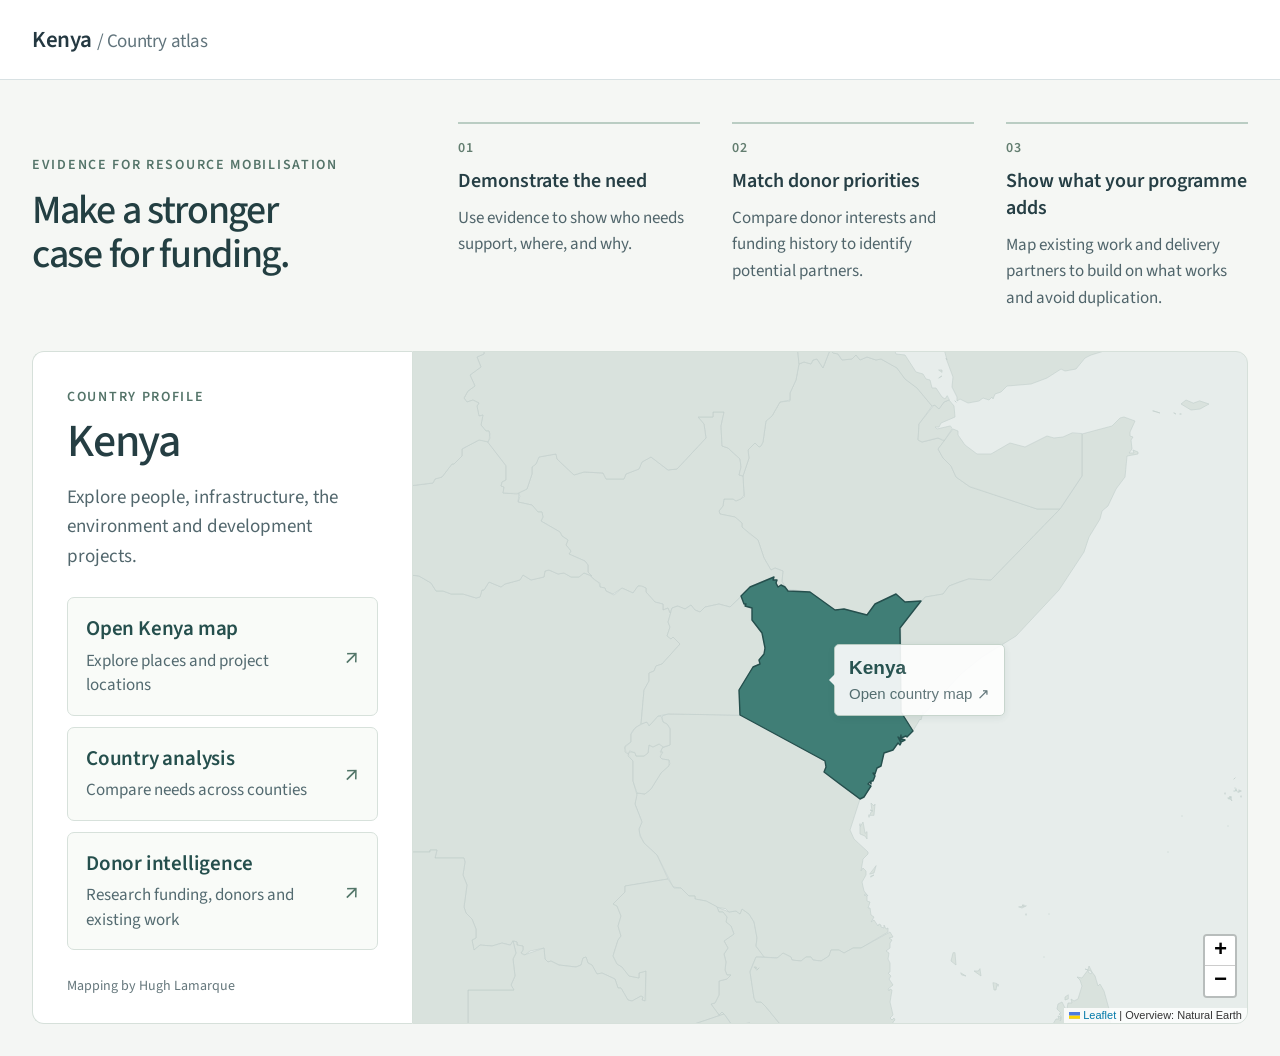
==== commit efd399f1: "Remove redundant top navigation from the index Use the index destination cards for navigation and re" ====
--- a/index.html
+++ b/index.html
@@ -663,7 +663,7 @@
 		print-color-adjust: exact;
 		}
 	}
-</style><link rel="stylesheet" href="assets/index-intro.css?v=20260917-3"></head><body><header class="topnav"><a class="brand" href="#home">Kenya <span>/ Country atlas</span></a><nav aria-label="Main navigation"><a href="#home" data-route="home">Select country</a><a href="#map=kenya" data-route="map=kenya">Map</a><a href="#analysis" data-route="analysis">Country analysis</a><a href="#donors" data-route="donors">Donor intelligence</a></nav></header><section id="home" class="home"><section class="home-story" aria-labelledby="product-purpose"><div class="purpose-heading"><p class="purpose-label">Evidence for resource mobilisation</p><h1 id="product-purpose">Make a stronger case for funding.</h1></div><ol><li><strong>Demonstrate the need</strong><p>Use evidence to show who needs support, where, and why.</p></li><li><strong>Match donor priorities</strong><p>Compare donor interests and funding history to identify potential partners.</p></li><li><strong>Show what your programme adds</strong><p>Map existing work and delivery partners to build on what works and avoid duplication.</p></li></ol></section><div class="home-copy"><div><p class="eyebrow">Country profile</p><h2>Kenya</h2><p class="country-intro">Explore people, infrastructure, the environment and development projects.</p><nav class="home-links" aria-label="Explore the Kenya atlas"><a class="open" href="#map=kenya"><span><strong>Open Kenya map</strong><small>Explore places and project locations</small></span><span class="link-arrow" aria-hidden="true">↗</span></a><a class="open" href="#analysis"><span><strong>Country analysis</strong><small>Compare needs across counties</small></span><span class="link-arrow" aria-hidden="true">↗</span></a><a class="open" href="#donors"><span><strong>Donor intelligence</strong><small>Research funding, donors and existing work</small></span><span class="link-arrow" aria-hidden="true">↗</span></a></nav></div><footer>Mapping by Hugh Lamarque</footer></div><div id="africa" role="img" aria-label="Map of Africa. Select the highlighted Kenya boundary to open the country map."></div></section><div id="opening" class="loading" role="status" hidden>Opening section…</div><iframe id="frame" title="Kenya analysis" hidden></iframe><div id="error" class="loading" hidden></div><script>/* @preserve
+</style><link rel="stylesheet" href="assets/index-intro.css?v=20260917-5"></head><body class="is-home"><header class="topnav"><a class="brand" href="#home">Kenya <span>/ Country atlas</span></a><nav id="mainNav" aria-label="Main navigation" hidden><a href="#home" data-route="home">Select country</a><a href="#map=kenya" data-route="map=kenya">Map</a><a href="#analysis" data-route="analysis">Country analysis</a><a href="#donors" data-route="donors">Donor intelligence</a></nav></header><section id="home" class="home"><section class="home-story" aria-labelledby="product-purpose"><div class="purpose-heading"><p class="purpose-label">Evidence for resource mobilisation</p><h1 id="product-purpose">Make a stronger case for funding.</h1></div><ol><li><strong>Demonstrate the need</strong><p>Use evidence to show who needs support, where, and why.</p></li><li><strong>Match donor priorities</strong><p>Compare donor interests and funding history to identify potential partners.</p></li><li><strong>Show what your programme adds</strong><p>Map existing work and delivery partners to build on what works and avoid duplication.</p></li></ol></section><div class="home-copy"><div><p class="eyebrow">Country profile</p><h2>Kenya</h2><p class="country-intro">Explore people, infrastructure, the environment and development projects.</p><nav class="home-links" aria-label="Explore the Kenya atlas"><a class="open" href="#map=kenya"><span><strong>Open Kenya map</strong><small>Explore places and project locations</small></span><span class="link-arrow" aria-hidden="true">↗</span></a><a class="open" href="#analysis"><span><strong>Country analysis</strong><small>Compare needs across counties</small></span><span class="link-arrow" aria-hidden="true">↗</span></a><a class="open" href="#donors"><span><strong>Donor intelligence</strong><small>Research funding, donors and existing work</small></span><span class="link-arrow" aria-hidden="true">↗</span></a></nav></div><footer>Mapping by Hugh Lamarque</footer></div><div id="africa" role="img" aria-label="Map of Africa. Select the highlighted Kenya boundary to open the country map."></div></section><div id="opening" class="loading" role="status" hidden>Opening section…</div><iframe id="frame" title="Kenya analysis" hidden></iframe><div id="error" class="loading" hidden></div><script>/* @preserve
  * Leaflet 1.9.4, a JS library for interactive maps. https://leafletjs.com
  * (c) 2010-2023 Vladimir Agafonkin, (c) 2010-2011 CloudMade
  */
@@ -673,7 +673,7 @@
 async function asset(name){if(cache.has(name))return cache.get(name);const p=(async()=>{manifest=manifest||await request('map-manifest.json');const d=manifest[name];if(!d)throw Error('This dataset is unavailable: '+name);return request(d.path,d.mime==='application/json'?'json':'blob');})();cache.set(name,p);p.catch(()=>cache.delete(name));return p;}
 window.WBVault={json:asset,blob:async name=>URL.createObjectURL(await asset(name)),go:route=>location.hash=route,base:base.href};
 async function initHome(){if(africa){setTimeout(()=>africa.invalidateSize(),0);return;}africa=L.map('africa',{zoomControl:false,scrollWheelZoom:false,attributionControl:true,minZoom:2,maxZoom:8,zoomSnap:.25});L.control.zoom({position:'bottomright'}).addTo(africa);africa.attributionControl.addAttribution('Overview: Natural Earth');const [countries,kenya]=await Promise.all([request('data/africa.geojson'),request('data/kenya_boundary.geojson')]);L.geoJSON(countries,{interactive:false,style:{color:'#c2cecb',weight:.6,fillColor:'#d6dfda',fillOpacity:.8}}).addTo(africa);const k=L.geoJSON(kenya,{style:{color:'#254f4d',weight:1.4,fillColor:'#377970',fillOpacity:.94},onEachFeature:(f,l)=>{l.bindTooltip('<strong>Kenya</strong><br><span>Open country map ↗</span>',{permanent:true,direction:'right',className:'country-label'});l.on({mouseover:()=>l.setStyle({fillColor:'#ac874c',weight:2}),mouseout:()=>l.setStyle({fillColor:'#377970',weight:1.4}),click:()=>location.hash='map=kenya'});}}).addTo(africa);africa.fitBounds(k.getBounds().pad(.65),{padding:[32,32],maxZoom:6});}
-async function route(){const ticket=++routeTicket,key=(location.hash.slice(1)||'home').split('?')[0],valid=['home','map=kenya','analysis','donors'].includes(key)?key:'home';$('error').hidden=true;$('opening').hidden=true;document.querySelectorAll('[data-route]').forEach(a=>a.classList.toggle('active',a.dataset.route===valid));$('home').hidden=valid!=='home';$('frame').hidden=valid==='home';if(valid==='home'){initHome().catch(fail);return;}$('opening').hidden=false;try{if(valid==='map=kenya'){const d=await request('map-page.json');if(ticket!==routeTicket)return;$('frame').removeAttribute('src');$('frame').srcdoc=d.html;}else{$('frame').removeAttribute('srcdoc');const html=await request(valid+'.html','text');if(ticket!==routeTicket)return;$('frame').srcdoc=html;}}catch(e){if(ticket===routeTicket)fail(e);}finally{if(ticket===routeTicket)$('opening').hidden=true;}}
+async function route(){const ticket=++routeTicket,key=(location.hash.slice(1)||'home').split('?')[0],valid=['home','map=kenya','analysis','donors'].includes(key)?key:'home';$('error').hidden=true;$('opening').hidden=true;$('mainNav').hidden=valid==='home';document.body.classList.toggle('is-home',valid==='home');document.querySelectorAll('[data-route]').forEach(a=>a.classList.toggle('active',a.dataset.route===valid));$('home').hidden=valid!=='home';$('frame').hidden=valid==='home';if(valid==='home'){initHome().catch(fail);return;}$('opening').hidden=false;try{if(valid==='map=kenya'){const d=await request('map-page.json');if(ticket!==routeTicket)return;$('frame').removeAttribute('src');$('frame').srcdoc=d.html;}else{$('frame').removeAttribute('srcdoc');const html=await request(valid+'.html','text');if(ticket!==routeTicket)return;$('frame').srcdoc=html;}}catch(e){if(ticket===routeTicket)fail(e);}finally{if(ticket===routeTicket)$('opening').hidden=true;}}
 function fail(e){$('frame').hidden=true;$('error').hidden=false;$('error').replaceChildren(document.createTextNode('The page could not load: '+e.message+'. '));const b=document.createElement('button');b.textContent='Try again';b.onclick=()=>{cache.clear();manifest=null;route();};$('error').appendChild(b);}
 window.addEventListener('hashchange',route);route();})();
 </script></body></html>
--- a/assets/index-intro.css
+++ b/assets/index-intro.css
@@ -39,3 +39,6 @@
 @media(max-width:1100px){.topnav{padding:0 24px;gap:18px}.brand{font-size:21px}.brand span{font-size:17px}.topnav nav a{font-size:15px;padding:0 12px}.home{width:calc(100% - 48px);grid-template-columns:350px minmax(0,1fr)}.home-story{grid-template-columns:1fr;gap:28px;padding:32px 0}.home-story h1{max-width:none;font-size:40px}.home-story .purpose-label{margin-bottom:10px}.home-story ol{gap:28px}.home-story li p{max-width:none}.home-copy{padding:28px 26px}.home-copy a.open{padding:15px}.home-copy a.open strong{font-size:20px}}
 @media(max-width:720px){:root{--shell-height:126px}.topnav{height:var(--shell-height);display:flex;flex-direction:column;align-items:stretch;justify-content:flex-start;padding:17px 18px 0;gap:10px}.brand{font-size:22px;line-height:30px}.brand span{font-size:18px}.topnav nav{height:auto;flex:1;display:grid;grid-template-columns:.8fr .65fr 1.15fr 1.25fr;gap:3px}.topnav nav a{height:100%;font-size:14px;line-height:1.3;text-align:center;justify-content:center;padding:7px 5px;white-space:normal}.home{width:calc(100% - 32px);padding-bottom:20px;min-height:0;grid-template-columns:minmax(0,1fr);grid-template-rows:auto auto minmax(420px,65dvh)}.home-story{padding:28px 4px;gap:24px}.home-story h1{font-size:36px;max-width:480px;letter-spacing:-.9px}.home-story .purpose-label{font-size:12px}.home-story ol{grid-template-columns:1fr;gap:18px}.home-story li{display:grid;grid-template-columns:30px 1fr;gap:0 10px;padding-top:14px}.home-story li::before{grid-row:1/3;margin:3px 0 0}.home-story strong{font-size:20px;margin-bottom:5px}.home-story li p{font-size:17px;line-height:1.45;grid-column:2}.home-copy{padding:27px 24px;border:1px solid #d6e0da;border-bottom:0;border-radius:12px 12px 0 0}.home-copy .country-intro{font-size:18px;margin-bottom:22px}.home-copy h2{font-size:44px}.home-copy a.open{padding:16px}.home-copy a.open small{font-size:16px}.home-copy footer{padding-top:22px;font-size:13px}#africa{min-height:420px;border-radius:0 0 12px 12px}#africa .country-label{padding:7px 9px}#africa .country-label strong{font-size:17px}#africa .country-label span{font-size:13px}}
 @media(prefers-reduced-motion:reduce){.home-copy a.open{transition:none}}
+
+/* The index already provides its three destination links beside the map. */
+@media(max-width:720px){body.is-home{--shell-height:66px}.is-home .topnav{justify-content:center;padding-bottom:17px;gap:0}}
